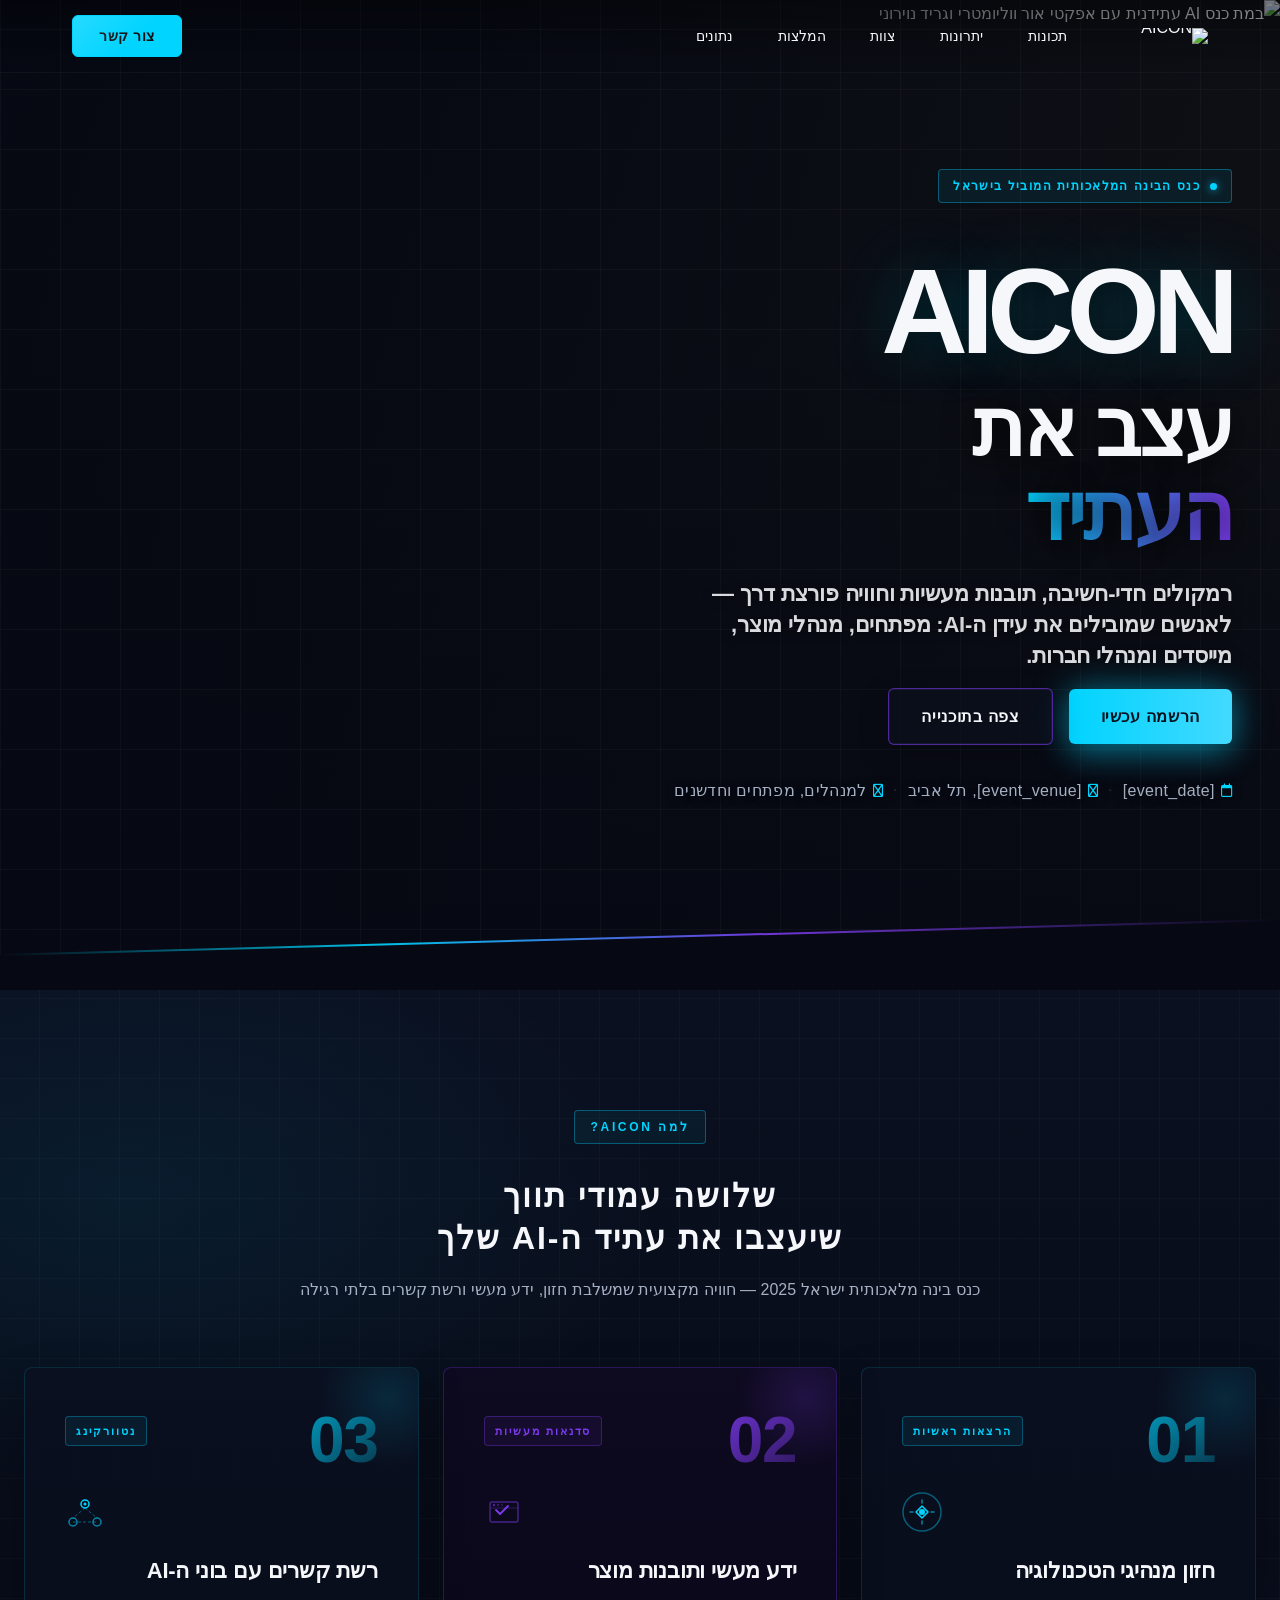
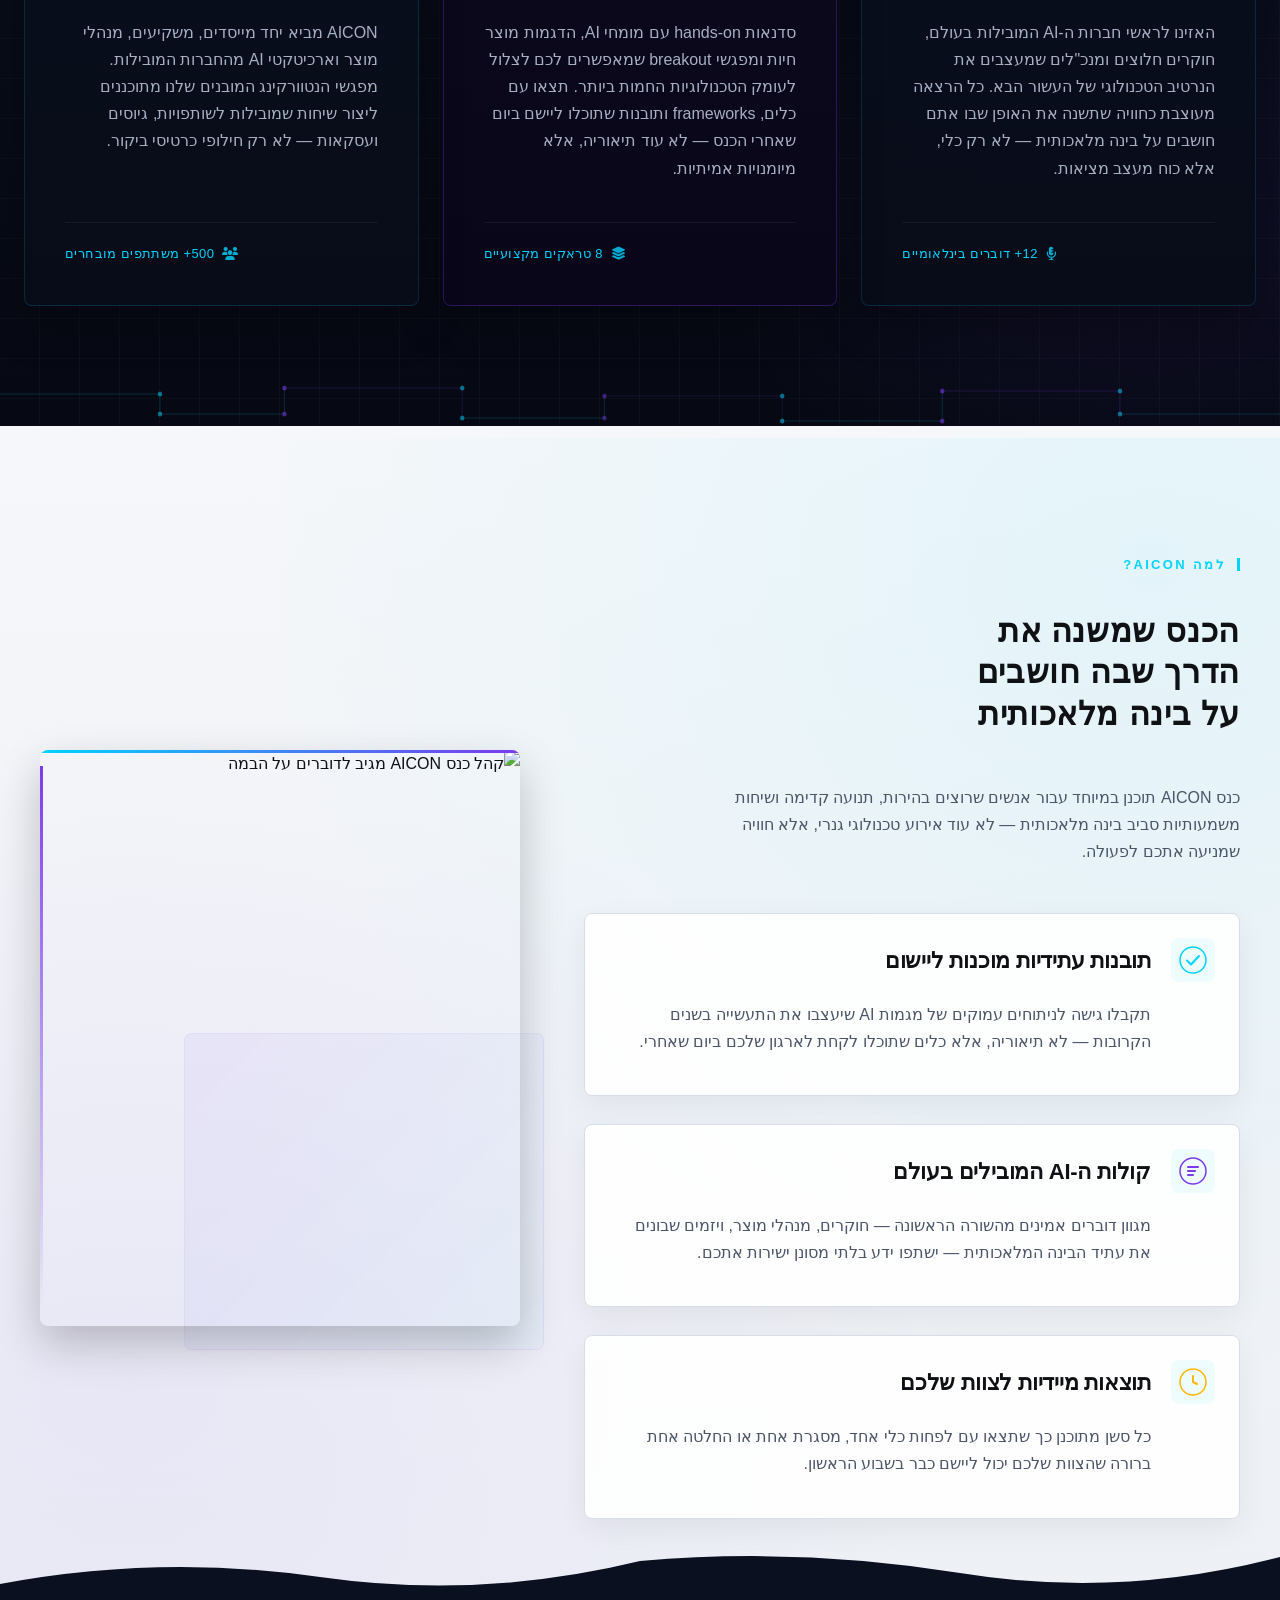
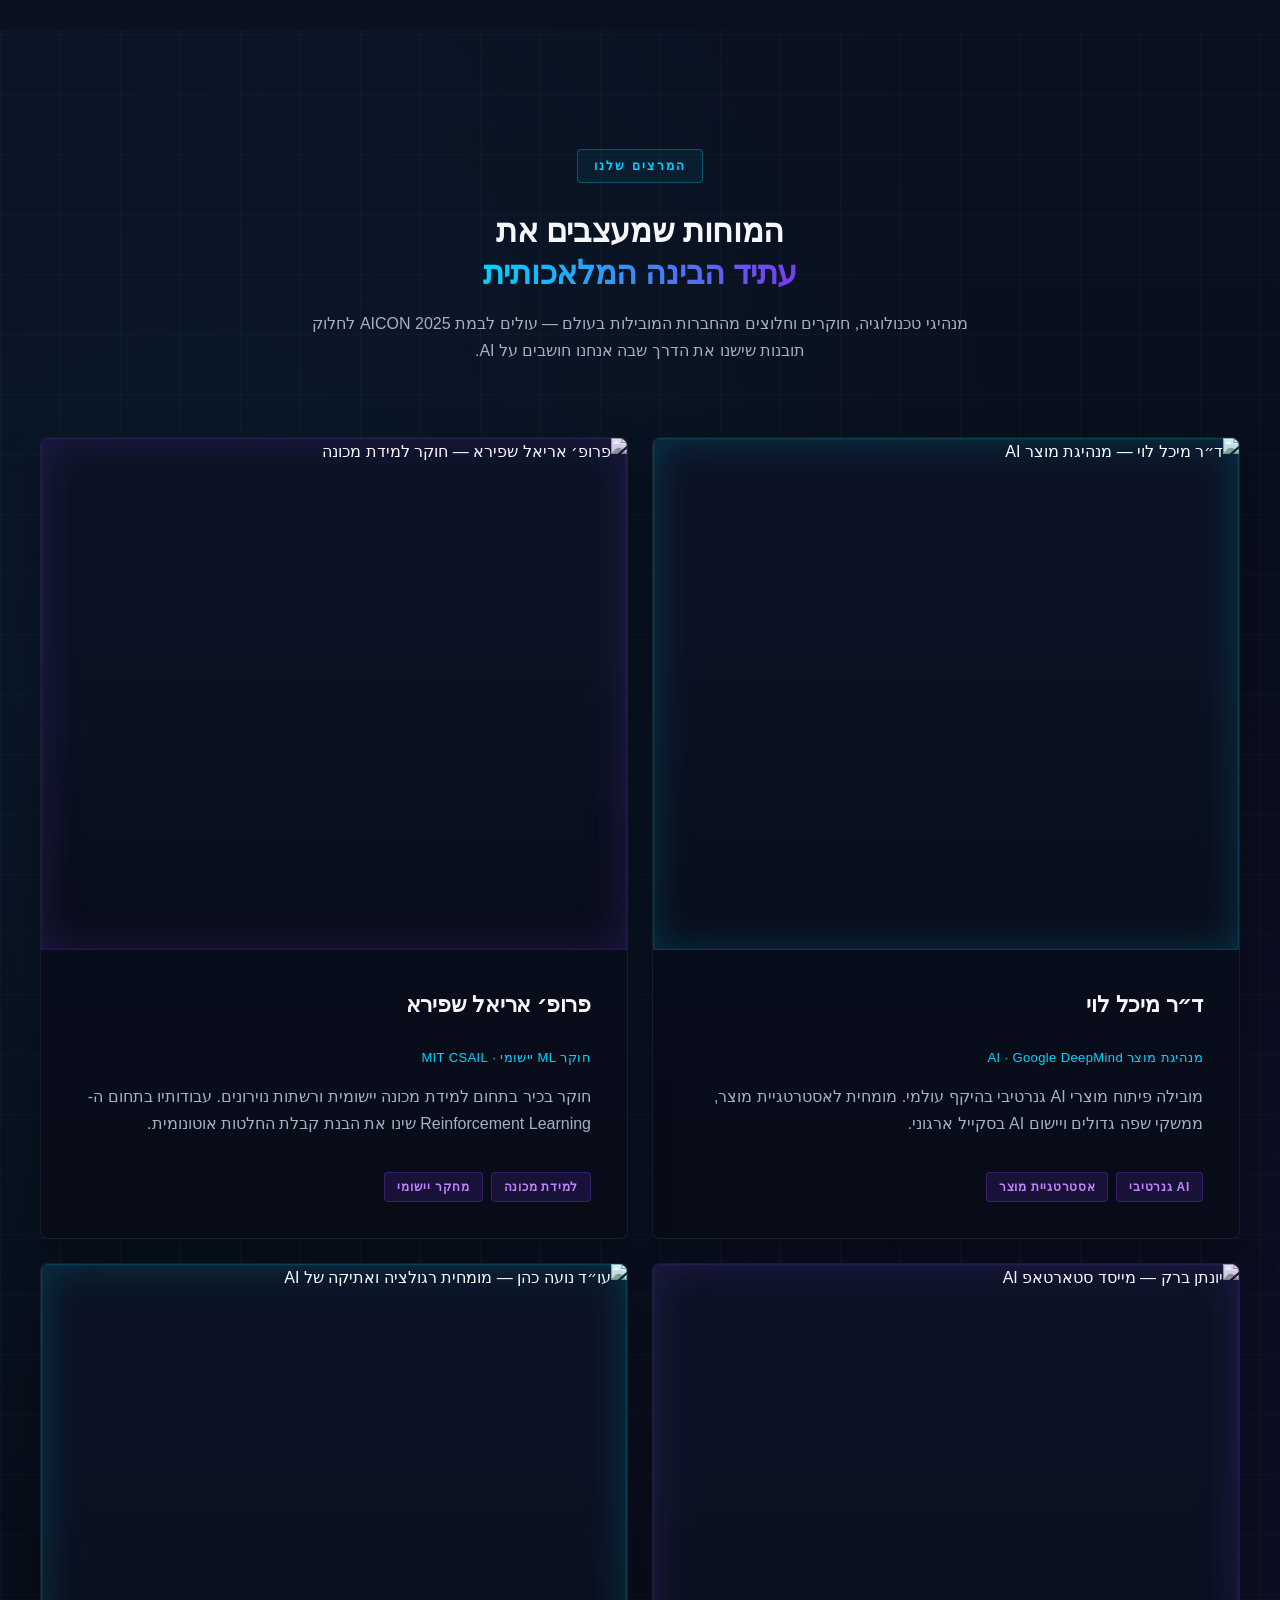
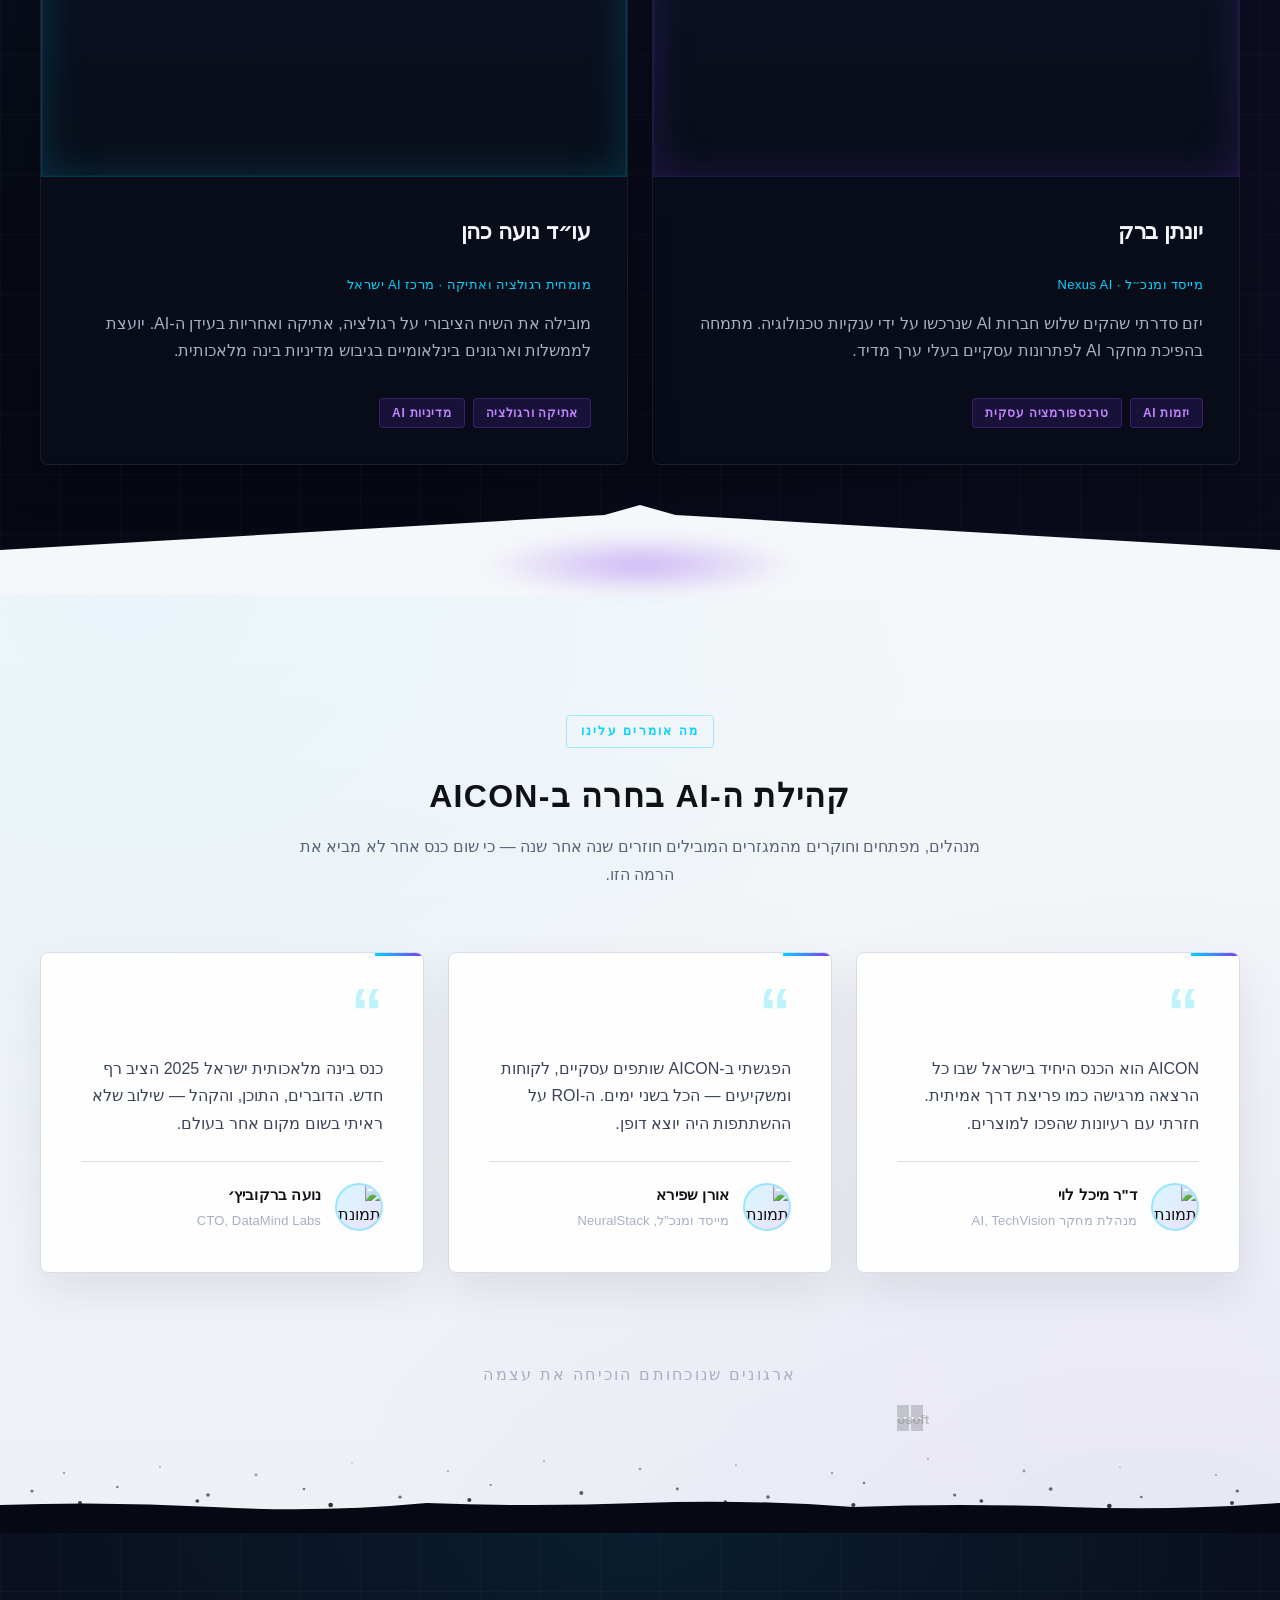
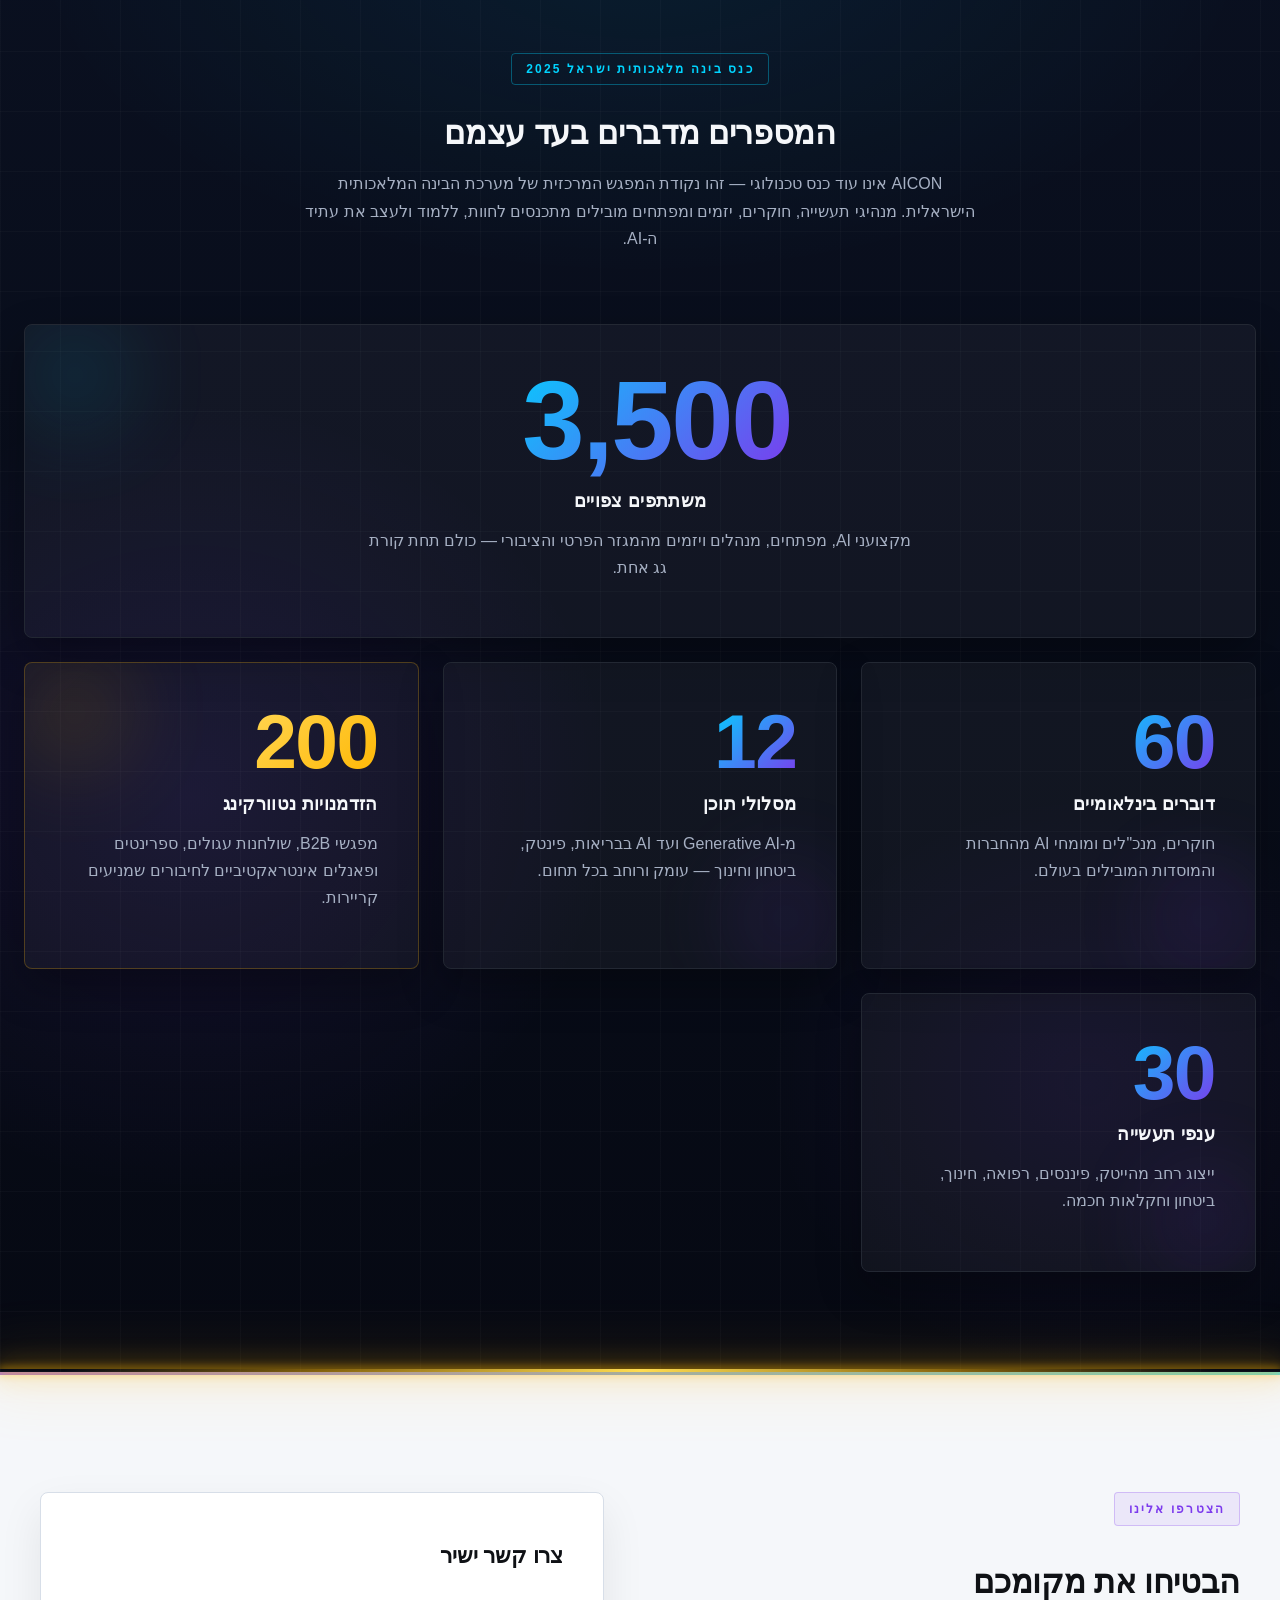
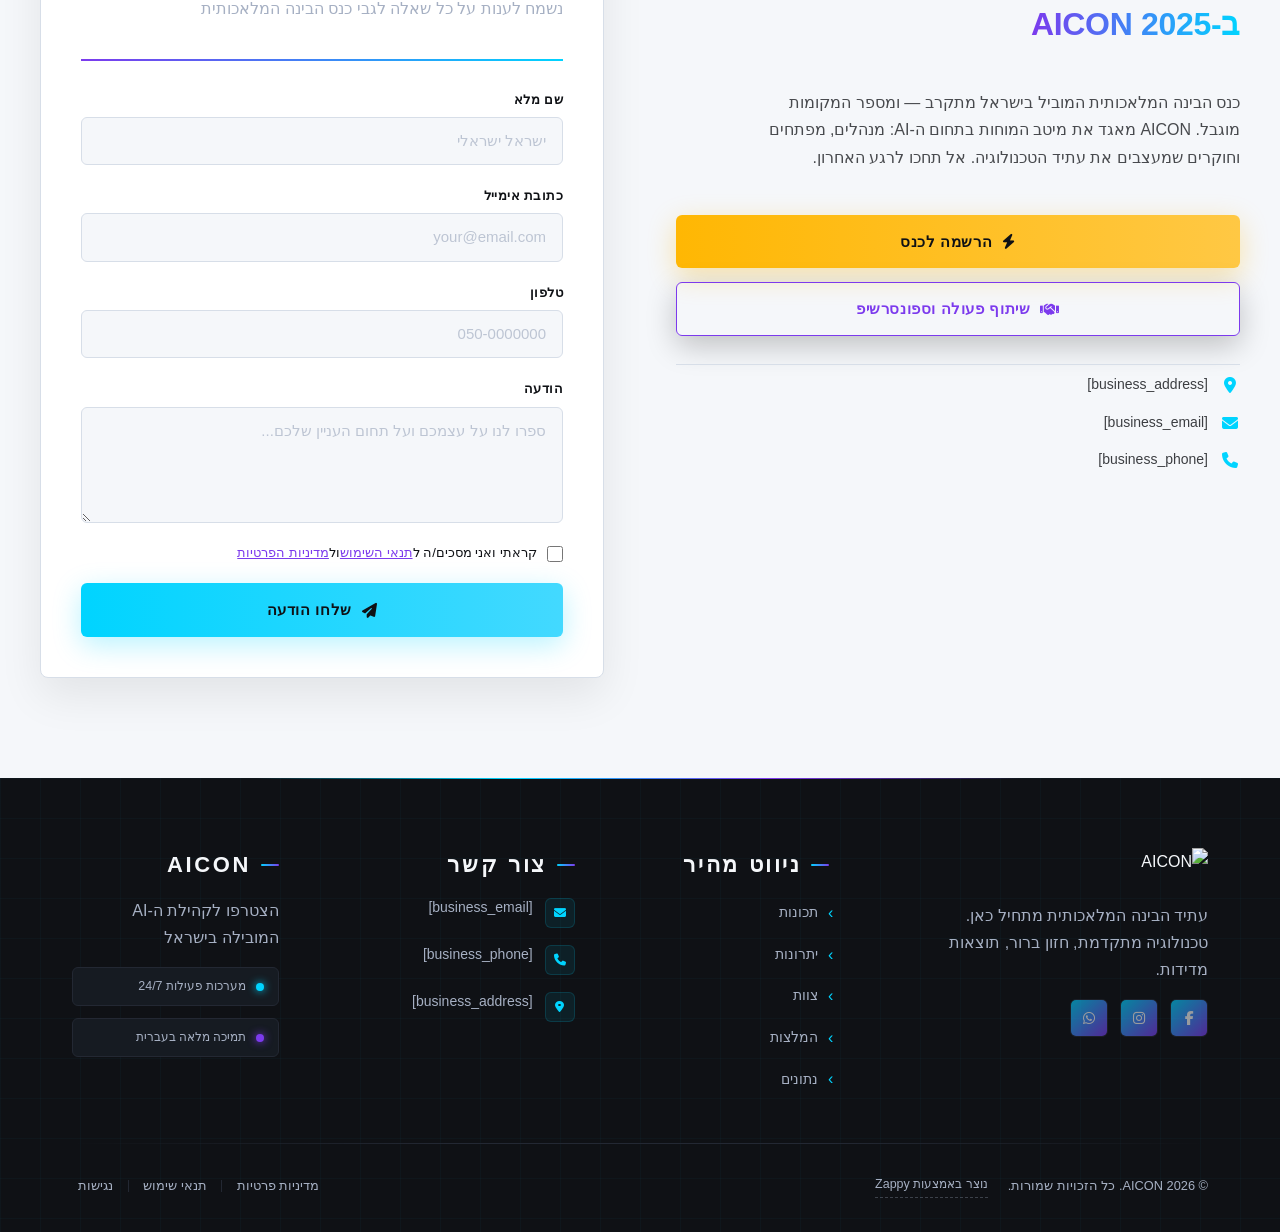
==== public/index.html @ 19cde9fc "Background sync: Progressive GitHub Sync" ====
<!doctype html><html dir="rtl" lang="he"><head><meta charset="UTF-8"><meta content="width=device-width,initial-scale=1" name="viewport"><meta content="index, follow" name="robots"><title>aicon 56 price — AICON</title><meta content="An AI-focused conference event requiring a landing page to attract and register attendees. The event centers around artificial intelligence topics and likely ta" name="description"><meta content="aicon 56 price, aicon 72 sl, AICON, כנס בינה מלאכותית ישראל 2025" name="keywords"><link href="/assets/favicon.ico" rel="icon" type="image/x-icon"><link href="/assets/favicon-16x16.png" rel="icon" type="image/png" sizes="16x16"><link href="/assets/favicon-32x32.png" rel="icon" type="image/png" sizes="32x32"><link href="/assets/favicon-48x48.png" rel="icon" type="image/png" sizes="48x48"><link href="/assets/favicon-192x192.png" rel="icon" type="image/png" sizes="192x192"><link href="/assets/favicon-512x512.png" rel="icon" type="image/png" sizes="512x512"><link href="/assets/apple-touch-icon.png" rel="apple-touch-icon"><script>!function(){"use strict";var t="83dea51d-1181-4727-a7a2-44a3e0474216",e="https://api.zappy5.com/api/analytics/track",a=18e5,n=2592e6,o=!0,i=!0,r=!0;var s=function(){var e="zappy_visitor_"+t,a=null;try{if(a=localStorage.getItem(e)){var o=JSON.parse(a),i=Date.now();if(i-o.created<n)return o.lastSeen=i,localStorage.setItem(e,JSON.stringify(o)),o.id}}catch(t){console.warn("Zappy Analytics: LocalStorage not available")}var r="zv_"+Date.now()+"_"+Math.random().toString(36).substr(2,9);try{localStorage.setItem(e,JSON.stringify({id:r,created:Date.now(),lastSeen:Date.now()}))}catch(t){}return r}(),c=function(){var e="zappy_session_"+t,n=null;try{if(n=sessionStorage.getItem(e)){var o=JSON.parse(n),i=Date.now();if(i-o.timestamp<a)return o.timestamp=i,sessionStorage.setItem(e,JSON.stringify(o)),o.id}}catch(t){console.warn("Zappy Analytics: SessionStorage not available")}var r="zs_"+Date.now()+"_"+Math.random().toString(36).substr(2,9);try{sessionStorage.setItem(e,JSON.stringify({id:r,timestamp:Date.now()}))}catch(t){}return r}();function l(a,n){n=n||{};var o={website_id:t,event_type:a,page_path:window.location.pathname,referrer:document.referrer||"direct",visitor_id:s,session_id:c,metadata:n};if(navigator.sendBeacon){var i=new Blob([JSON.stringify(o)],{type:"application/json"});navigator.sendBeacon(e,i)}else fetch(e,{method:"POST",headers:{"Content-Type":"application/json"},body:JSON.stringify(o),keepalive:!0}).catch(function(t){console.warn("Zappy Analytics: Failed to track event",t)})}o&&l("pageview",{title:document.title,url:window.location.href}),i&&document.addEventListener("click",function(t){var e=t.target;if("BUTTON"===e.tagName||e.closest("button")){var a="BUTTON"===e.tagName?e:e.closest("button");l("click",{element:"button",text:a.textContent.trim().substring(0,100),id:a.id||null,class:a.className||null})}else if("A"===e.tagName||e.closest("a")){var n="A"===e.tagName?e:e.closest("a");l("navigation",{element:"link",text:n.textContent.trim().substring(0,100),href:n.href,external:n.hostname!==window.location.hostname})}},!0),r&&document.addEventListener("submit",function(t){var e=t.target;l("form_submit",{form_id:e.id||null,form_name:e.name||null,form_action:e.action||null,form_method:e.method||"GET"})},!0);var d=Date.now();window.addEventListener("beforeunload",function(){l("page_unload",{time_on_page:Math.floor((Date.now()-d)/1e3),page_path:window.location.pathname})}),window.zappyAnalytics={track:l,getVisitorId:function(){return s},getSessionId:function(){return c}}}()</script><meta content="aicon 56 price — AICON" property="og:title"><meta content="An AI-focused conference event requiring a landing page to attract and register attendees. The event centers around artificial intelligence topics and likely ta" property="og:description"><meta content="website" property="og:type"><meta content="he_IL" property="og:locale"><meta content="summary_large_image" name="twitter:card"><meta content="aicon 56 price — AICON" name="twitter:title"><meta content="An AI-focused conference event requiring a landing page to attract and register attendees. The event centers around artificial intelligence topics and likely ta" name="twitter:description"><link href="https://cdnjs.cloudflare.com/ajax/libs/font-awesome/6.4.0/css/all.min.css" rel="stylesheet"><link href="/assets/favicon.ico" rel="icon" type="image/x-icon"><link href="/assets/favicon-16x16.png" rel="icon" type="image/png" sizes="16x16"><link href="/assets/favicon-32x32.png" rel="icon" type="image/png" sizes="32x32"><link href="/assets/favicon-48x48.png" rel="icon" type="image/png" sizes="48x48"><link href="/assets/favicon-192x192.png" rel="icon" type="image/png" sizes="192x192"><link href="/assets/favicon-512x512.png" rel="icon" type="image/png" sizes="512x512"><link href="/assets/apple-touch-icon.png" rel="apple-touch-icon"><link href="https://cdn.jsdelivr.net/npm/vanilla-cookieconsent@3/dist/cookieconsent.css" rel="stylesheet"><script src="https://cdn.jsdelivr.net/npm/vanilla-cookieconsent@3/dist/cookieconsent.umd.js"></script><script src="https://cdn.jsdelivr.net/gh/mickidum/acc_toolbar/acctoolbar/acctoolbar.min.js"></script><link href="/styles.css" rel="stylesheet"><style id="zappy-dropdown-submenu-styles">#navMenu li:has(.sub-menu),.nav-menu li:has(.sub-menu),.navbar li:has(.sub-menu),nav li:has(.sub-menu){position:relative}#navMenu .sub-menu,.nav-menu .sub-menu,.navbar .sub-menu,nav .sub-menu{display:block!important;position:absolute!important;top:100%;left:0;min-width:220px;background:#fff;border-radius:8px;box-shadow:0 8px 25px rgba(0,0,0,.15);padding:8px 0;opacity:0;visibility:hidden;transform:translateY(10px);transition:all .3s ease;z-index:1000;list-style:none;pointer-events:none}#navMenu li:hover>.sub-menu,.nav-menu li:hover>.sub-menu,.navbar li:hover>.sub-menu,nav li:hover>.sub-menu{opacity:1!important;visibility:visible!important;transform:translateY(0)!important;pointer-events:auto!important}.sub-menu li{list-style:none;margin:0;padding:0}.sub-menu a{display:block!important;padding:10px 16px!important;color:var(--text-dark,#333)!important;font-weight:500;text-decoration:none;white-space:nowrap;transition:background-color .2s}.sub-menu a:hover{background-color:#f5f5f5}[dir=rtl] .nav-menu .sub-menu,[dir=rtl] .navbar .sub-menu,[dir=rtl] nav .sub-menu,html[lang=ar] .nav-menu .sub-menu,html[lang=ar] .navbar .sub-menu,html[lang=ar] nav .sub-menu,html[lang=he] .nav-menu .sub-menu,html[lang=he] .navbar .sub-menu,html[lang=he] nav .sub-menu{left:auto!important;right:0!important}.sub-menu:empty,.sub-menu:not(:has(li)):not(:has(> a)),.sub-menu:not(:has(li:not(.zappy-hidden-menu-item))):not(:has(> a)){display:none!important;opacity:0!important;visibility:hidden!important;pointer-events:none!important}li:has(.menu-group-title):hover>.sub-menu{opacity:1!important;visibility:visible!important;transform:translateY(0)!important;pointer-events:auto!important}#navMenu>li>.menu-group-title,.nav-menu>li>.menu-group-title{display:inline-block;padding:.5rem 1rem;cursor:default;user-select:none}@media (max-width:768px){#navMenu .sub-menu,.nav-menu .sub-menu,.navbar .sub-menu,nav .sub-menu{position:static!important;transform:none!important;box-shadow:none!important;background:0 0!important;max-height:0;overflow:hidden;opacity:0;visibility:hidden;transition:max-height .3s ease,opacity .3s ease;padding:0!important;border-radius:0!important}.sub-menu.mobile-expanded{max-height:60vh!important;overflow-y:auto!important;opacity:1!important;visibility:visible!important;padding:8px 0 8px 16px!important}[dir=rtl] .sub-menu.mobile-expanded,html[lang=he] .sub-menu.mobile-expanded{padding:8px 16px 8px 0!important}#navMenu li:hover>.sub-menu,.nav-menu li:hover>.sub-menu,.navbar li:hover>.sub-menu,nav li:hover>.sub-menu{opacity:0;visibility:hidden;pointer-events:none}#navMenu li>.sub-menu.mobile-expanded,.nav-menu li>.sub-menu.mobile-expanded,.navbar li>.sub-menu.mobile-expanded,nav li>.sub-menu.mobile-expanded{opacity:1!important;visibility:visible!important;pointer-events:auto!important}#navMenu li:has(.sub-menu),.nav-menu li:has(.sub-menu),.navbar li:has(.sub-menu),nav li:has(.sub-menu){display:flex!important;flex-wrap:wrap!important;align-items:center!important;position:relative!important;min-height:44px!important}#navMenu li:has(.sub-menu)>a,.nav-menu li:has(.sub-menu)>a,.navbar li:has(.sub-menu)>a,nav li:has(.sub-menu)>a{flex:1!important;min-width:0!important}#navMenu li:has(.sub-menu)>.menu-group-title,.nav-menu li:has(.sub-menu)>.menu-group-title,.navbar li:has(.sub-menu)>.menu-group-title,nav li:has(.sub-menu)>.menu-group-title{flex:1!important;min-width:0!important;padding:0!important;line-height:inherit!important}#navMenu li:has(.sub-menu)>.sub-menu,.nav-menu li:has(.sub-menu)>.sub-menu,.navbar li:has(.sub-menu)>.sub-menu,nav li:has(.sub-menu)>.sub-menu{flex-basis:100%!important;width:100%!important}#navMenu li:has(.sub-menu)>a [class*=arrow],#navMenu li:has(.sub-menu)>a [class*=chevron],.nav-menu li:has(.sub-menu)>a .fa-angle-down,.nav-menu li:has(.sub-menu)>a .fa-chevron-down,.nav-menu li:has(.sub-menu)>a [class*=arrow],.nav-menu li:has(.sub-menu)>a [class*=chevron],nav li:has(.sub-menu)>a [class*=arrow],nav li:has(.sub-menu)>a [class*=chevron]{display:none!important;visibility:hidden!important}.mobile-submenu-toggle{display:flex!important;align-items:center!important;justify-content:center!important;width:44px!important;height:auto!important;background:0 0!important;border:none!important;cursor:pointer!important;color:var(--text-dark)!important;position:static!important;flex-shrink:0!important;align-self:stretch!important;z-index:2!important;padding:0!important;margin:0!important}.mobile-submenu-toggle::after{content:''!important;width:0!important;height:0!important;border-left:6px solid transparent!important;border-right:6px solid transparent!important;border-top:7px solid currentColor!important;transition:transform .3s ease!important}.mobile-submenu-toggle.expanded::after{transform:rotate(180deg)!important}.sub-menu a{padding:10px 0!important;display:block!important;color:var(--text-dark)!important}.navbar .sub-menu li a,.zappy-products-dropdown .sub-menu a,nav.navbar .sub-menu li a{color:var(--text-dark)!important}}@media (min-width:769px){.mobile-submenu-toggle{display:none!important}}</style><style id="mobile-lang-menu-deployed-css">@media (max-width:768px){.lang-switcher,.nav-container .lang-switcher,.nav-cta-container .lang-switcher,.nav-ecommerce-icons .lang-switcher,.nav-icons-left .lang-switcher,.navbar .lang-switcher,.navbar .nav-cta-container .lang-switcher{display:none!important}.mobile-lang-menu{width:100%;border-top:1px solid rgba(128,128,128,.2);padding:8px 0 0 0;margin-top:8px}.mobile-lang-toggle{display:flex!important;align-items:center;justify-content:space-between;width:100%;padding:12px 16px;background:0 0;border:none;cursor:pointer;font-size:15px;color:inherit;font-family:inherit}.mobile-lang-toggle::after{content:'';display:inline-block;width:8px;height:8px;border-right:2px solid currentColor;border-bottom:2px solid currentColor;transform:rotate(45deg);transition:transform .3s ease;margin-left:8px}.mobile-lang-toggle.expanded::after{transform:rotate(-135deg)}.mobile-lang-options{max-height:0;overflow:hidden;transition:max-height .3s ease}.mobile-lang-options.expanded{max-height:300px}.mobile-lang-option{display:flex!important;align-items:center;gap:10px;padding:10px 24px;text-decoration:none;color:inherit;font-size:14px;font-family:inherit}.mobile-lang-option:hover{background:rgba(128,128,128,.1)}.mobile-lang-option.active{font-weight:600;opacity:.7;pointer-events:none}.mobile-lang-option img{width:20px;height:20px;border-radius:50%}}@media (min-width:769px){.mobile-lang-menu{display:none!important}}</style><style id="zappy-widget-visibility">#mic-access-tool-box,#mic-access-tool-general-button,#mic-init-access-tool #mic-access-tool-box,#mic-init-access-tool #mic-access-tool-general-button,#mic-init-access-tool .mic-access-tool-general-button,._access-icon,._access-menu,.mic-access-tool-box,.mic-access-tool-general-button,div[id*=mic-access-tool-box]{display:none!important;visibility:hidden!important;opacity:0!important;pointer-events:none!important}</style></head><body><nav class="navbar" dir="rtl"><button class="mobile-toggle" aria-label="Menu" id="mobileToggle"><svg viewBox="0 0 24 24" fill="none" height="24" width="24" class="hamburger-icon"><path d="M3 12h18M3 6h18M3 18h18" stroke="currentColor" stroke-width="2" stroke-linecap="round"></path></svg><svg viewBox="0 0 24 24" fill="none" height="24" width="24" class="close-icon" style="display:none"><path d="M18 6L6 18M6 6l12 12" stroke="currentColor" stroke-width="2" stroke-linecap="round"></path></svg></button><button class="phone-header-btn" aria-label="Call" data-phone="[business_phone]"><svg viewBox="0 0 24 24" fill="currentColor" height="20" width="20"><path d="M22 16.92v3a2 2 0 0 1-2.18 2 19.79 19.79 0 0 1-8.63-3.07 19.5 19.5 0 0 1-6-6 19.79 19.79 0 0 1-3.07-8.67A2 2 0 0 1 4.11 2h3a2 2 0 0 1 2 1.72 12.84 12.84 0 0 0 .7 2.81 2 2 0 0 1-.45 2.11L8.09 9.91a16 16 0 0 0 6 6l1.27-1.27a2 2 0 0 1 2.11-.45 12.84 12.84 0 0 0 2.81.7A2 2 0 0 1 22 16.92z"></path></svg></button><div class="nav-container"><div class="nav-right-group"><div class="nav-brand"><a href="/" class="logo-link"><img alt="AICON" src="/assets/business-logo.webp" class="logo"></a></div><ul class="nav-menu" id="navMenu"><li><a href="#features">תכונות</a></li><li><a href="#benefits">יתרונות</a></li><li><a href="#team">צוות</a></li><li><a href="#testimonials">המלצות</a></li><li><a href="#stats">נתונים</a></li></ul></div><div class="nav-cta-container"><a href="#contact" class="nav-cta-btn">צור קשר</a></div></div></nav><script>window.addEventListener("load",function(){const e=document.querySelector(".navbar, nav, header");if(!e)return void console.log("[Navbar] Navbar element not found");let t=document.getElementById("mobileToggle")||document.querySelector(".mobile-toggle")||document.querySelector(".hamburger")||document.querySelector(".hamburger-menu")||document.querySelector(".menu-toggle")||document.querySelector(".burger-menu")||document.querySelector('[aria-label="Menu"]')||document.querySelector('[aria-label="תפריט"]');const o=document.querySelector(".phone-header-btn"),n=window.getComputedStyle(e);let r=n.backgroundColor;if(console.log("[Navbar] Initial navbar background:",r),"transparent"===r||"rgba(0, 0, 0, 0)"===r||r.startsWith("rgba")&&r.includes(", 0)")){const e=n.backgroundImage;if(e&&"none"!==e)console.log("[Navbar] Navbar has background image/gradient, using dark text"),r="rgb(240, 240, 240)";else{const e=window.getComputedStyle(document.body).backgroundColor;console.log("[Navbar] Navbar transparent, using body background:",e),r=e}}const i=r.match(/\d+/g);if(i&&i.length>=3){const e=(.299*parseInt(i[0])+.587*parseInt(i[1])+.114*parseInt(i[2]))/255;console.log("[Navbar] Mobile button colors preserved from Claude CSS (luminance:",e.toFixed(2)+")");const n=document.createElement("style");n.id="zappy-mobile-nav-fix";document.documentElement.lang;document.documentElement.dir,n.textContent='\n        /* Hide mobile buttons on desktop, show only on mobile */\n        @media (min-width: 769px) {\n          .mobile-toggle,\n          .phone-header-btn {\n            display: none !important;\n          }\n        }\n        \n        /* Show and position mobile buttons correctly on mobile */\n        @media (max-width: 768px) {\n          .mobile-toggle,\n          .phone-header-btn {\n            position: absolute !important;\n            top: 50% !important;\n            transform: translateY(-50%) !important;\n            z-index: 1001 !important;\n            display: flex !important;\n            align-items: center !important;\n            justify-content: center !important;\n            width: 36px !important;\n            height: 36px !important;\n            border-radius: 50% !important;\n            border: none !important;\n            cursor: pointer !important;\n            padding: 6px !important;\n            background: none !important;\n            color: var(--nav-text, var(--text-dark)) !important;\n          }\n          \n          /* LTR positioning (default): hamburger LEFT, phone RIGHT */\n          html:not([dir="rtl"]):not([lang="he"]):not([lang="ar"]) .mobile-toggle,\n          html[dir="ltr"] .mobile-toggle {\n            left: 12px !important;\n            right: auto !important;\n          }\n          html:not([dir="rtl"]):not([lang="he"]):not([lang="ar"]) .phone-header-btn,\n          html[dir="ltr"] .phone-header-btn {\n            right: 12px !important;\n            left: auto !important;\n          }\n          \n          /* RTL positioning: hamburger RIGHT, phone LEFT */\n          html[dir="rtl"] .mobile-toggle,\n          html[lang="he"] .mobile-toggle,\n          html[lang="ar"] .mobile-toggle {\n            right: 12px !important;\n            left: auto !important;\n          }\n          html[dir="rtl"] .phone-header-btn,\n          html[lang="he"] .phone-header-btn,\n          html[lang="ar"] .phone-header-btn {\n            left: 12px !important;\n            right: auto !important;\n          }\n          \n          /* CRITICAL: Ensure nav-container has min-height on mobile */\n          /* All children are positioned absolutely/fixed on mobile, so height:auto collapses to 0 */\n          .nav-container {\n            min-height: 70px !important;\n            position: relative !important;\n          }\n          \n          /* Ensure SVG icons are properly sized and inherit color */\n          .mobile-toggle svg,\n          .phone-header-btn svg {\n            width: 24px !important;\n            height: 24px !important;\n            /* Don\'t force display - let JavaScript control hamburger/close toggle */\n          }\n          \n          /* Reset nav-cta-container on mobile - remove desktop box-shadow/padding */\n          /* that creates a visible ghost box when CTA button is hidden */\n          .nav-cta-container {\n            box-shadow: none !important;\n            padding: 0 !important;\n          }\n          \n          /* Hide nav-cta-container entirely on mobile when there\'s no lang-switcher */\n          /* (only the CTA button is inside, and it\'s hidden on mobile) */\n          .nav-cta-container:not(:has(.lang-switcher)) {\n            display: none !important;\n          }\n          \n          /* CRITICAL: Prevent hero image fade gradient from bleeding over headline text */\n          /* The .image-fade-gradient has bottom: -30px (extends below parent) */\n          /* On mobile stacked layout, this overlaps the h1 text below the image */\n          .hero-image-column {\n            overflow: hidden !important;\n          }\n          .image-fade-gradient {\n            bottom: 0 !important;\n          }\n          \n          /* Hide desktop language switcher on mobile - hamburger menu handles it */\n          /* High specificity to override stored CSS */\n          .lang-switcher,\n          .nav-cta-container .lang-switcher,\n          .nav-container .lang-switcher,\n          .navbar .lang-switcher,\n          .navbar .nav-cta-container .lang-switcher {\n            display: none !important;\n          }\n        }\n      ';const r=document.getElementById("zappy-mobile-nav-fix");r&&r.remove(),document.head.appendChild(n),console.log("[Navbar] Critical CSS injected for mobile nav positioning");const l=window.innerWidth<=768;if(t){const e=t.querySelector(".hamburger-icon"),o=t.querySelector(".close-icon");e&&(e.style.setProperty("width","24px","important"),e.style.setProperty("height","24px","important"),e.style.setProperty("display","block","important")),o&&(o.style.setProperty("width","24px","important"),o.style.setProperty("height","24px","important"),o.style.setProperty("display","none","important")),l?(t.style.setProperty("position","absolute","important"),t.style.setProperty("top","50%","important"),t.style.setProperty("transform","translateY(-50%)","important"),t.style.setProperty("z-index","1001","important"),t.style.removeProperty("left"),t.style.removeProperty("right"),console.log("[Navbar] Mobile toggle positioning applied (mobile viewport)")):(t.style.removeProperty("position"),t.style.removeProperty("top"),t.style.removeProperty("transform"),t.style.removeProperty("z-index"),t.style.removeProperty("left"),t.style.removeProperty("right"),console.log("[Navbar] Desktop viewport - cleared mobile toggle inline positioning"))}if(o){const e=o.querySelector("svg");e&&(e.style.width="24px",e.style.height="24px",e.setAttribute("width","24"),e.setAttribute("height","24")),l?(o.style.setProperty("position","absolute","important"),o.style.setProperty("top","50%","important"),o.style.setProperty("transform","translateY(-50%)","important"),o.style.setProperty("z-index","1001","important"),o.style.removeProperty("left"),o.style.removeProperty("right"),console.log("[Navbar] Phone button positioning applied (mobile viewport)")):(o.style.removeProperty("position"),o.style.removeProperty("top"),o.style.removeProperty("transform"),o.style.removeProperty("z-index"),o.style.removeProperty("left"),o.style.removeProperty("right"),console.log("[Navbar] Desktop viewport - cleared phone button inline positioning"))}}else console.log("[Navbar] Could not parse background color:",r);t=document.getElementById("mobileToggle")||document.querySelector(".mobile-toggle")||document.querySelector(".hamburger")||document.querySelector(".hamburger-menu")||document.querySelector(".menu-toggle")||document.querySelector(".burger-menu")||document.querySelector('[aria-label="Menu"]')||document.querySelector('[aria-label="תפריט"]');const l=document.getElementById("navMenu")||document.querySelector(".nav-menu")||document.querySelector(".nav-links")||document.querySelector("nav ul:not(.submenu)");if(!t||!l)return void console.log("[Navbar] Mobile toggle or menu not found:",{toggle:!!t,menu:!!l});l.id||(l.id="navMenu"),console.log("[Navbar] Initializing mobile menu...");const a=t.cloneNode(!0);t.parentNode.replaceChild(a,t),a.addEventListener("click",function(e){e.preventDefault(),e.stopPropagation();const t=this.querySelector(".hamburger-icon"),o=this.querySelector(".close-icon");l.classList.contains("active")?(l.classList.remove("active"),t&&t.style.setProperty("display","block","important"),o&&o.style.setProperty("display","none","important"),document.body.style.overflow="",console.log("[Navbar] Menu closed")):(l.classList.add("active"),t&&t.style.setProperty("display","none","important"),o&&o.style.setProperty("display","block","important"),document.body.style.overflow="hidden",console.log("[Navbar] Menu opened"))}),l.querySelectorAll("a").forEach(function(e){e.addEventListener("click",function(){if("#"===this.getAttribute("href"))return;const e=a.querySelector(".hamburger-icon"),t=a.querySelector(".close-icon");l.classList.remove("active"),e&&e.style.setProperty("display","block","important"),t&&t.style.setProperty("display","none","important"),document.body.style.overflow="",console.log("[Navbar] Menu closed (link clicked)")})});var s=l.querySelectorAll(".dropdown-toggle");s.forEach(function(e){e.addEventListener("click",function(e){e.preventDefault(),e.stopPropagation();var t=this.closest(".nav-dropdown");t&&(t.parentNode.querySelectorAll(".nav-dropdown.open").forEach(function(e){e!==t&&e.classList.remove("open")}),t.classList.toggle("open"),console.log("[Navbar] Dropdown toggled:",t.classList.contains("open")?"open":"closed"))})}),document.addEventListener("click",function(e){e.target.closest(".nav-dropdown")||document.querySelectorAll(".nav-dropdown.open").forEach(function(e){e.classList.remove("open")})}),console.log("[Navbar] Dropdown handlers initialized for "+s.length+" dropdowns"),o&&o.addEventListener("click",function(){const e=document.querySelectorAll('a[href^="tel:"]'),t=e.length>0?e[0].getAttribute("href").replace("tel:",""):"[business_phone]";window.location.href="tel:"+t,console.log("[Navbar] Phone button clicked")}),console.log("[Navbar] Mobile menu initialized successfully");const p=function(){const e=document.querySelector(".whatsapp-float");e&&(window.innerWidth>=769?(e.style.setProperty("display","none","important"),e.style.setProperty("visibility","hidden","important"),e.style.setProperty("opacity","0","important"),e.style.setProperty("pointer-events","none","important"),console.log("[WhatsApp] Button hidden on desktop")):(e.style.removeProperty("display"),e.style.removeProperty("visibility"),e.style.removeProperty("opacity"),e.style.removeProperty("pointer-events"),console.log("[WhatsApp] Button visible on mobile")))};let c;p(),window.addEventListener("resize",function(){clearTimeout(c),c=setTimeout(p,100)})})</script><main><section class="index-hero-section" data-layout-spec="בית-hero" dir="rtl" data-hero-type="fullscreen-scrim"><div class="index-hero-bg"><img alt="במת כנס AI עתידנית עם אפקטי אור ווליומטרי וגריד נוירוני" src="/assets/site-index-hero-image-1.webp" data-context="Dramatic futuristic AI conference stage with volumetric cyan and purple light beams cutting through darkness, neural network grid patterns projected on massive screens, holographic data visualizations floating in the air, a vast auditorium filled with glowing screens, deep dark atmosphere with high contrast zones of electric blue and violet light, cinematic wide angle, photorealistic, ultra high detail, no people visible, architectural grandeur of a high-stakes technology summit" data-placeholder="index-hero-image-1" height="1080" width="1920" data-hero-bg="true"></div><div class="index-hero-scrim" aria-hidden="true"></div><div class="index-hero-texture" aria-hidden="true"></div><div class="index-hero-container"><div class="index-hero-content"><div class="index-hero-badge"><span class="index-hero-badge-dot" aria-hidden="true"></span><span>כנס הבינה המלאכותית המוביל בישראל</span></div><h1 class="index-hero-h1"><span class="index-hero-h1-line1">AICON</span><span class="index-hero-h1-line2">עצב את<br><span class="index-hero-h1-gradient">העתיד</span></span></h1><h3 class="index-hero-h3">רמקולים חדי-חשיבה, תובנות מעשיות וחוויה פורצת דרך — לאנשים שמובילים את עידן ה-AI: מפתחים, מנהלי מוצר, מייסדים ומנהלי חברות.</h3><div class="index-hero-ctas"><a href="#register" class="index-hero-btn-primary">הרשמה עכשיו</a><a href="#program" class="index-hero-btn-secondary">צפה בתוכנייה</a></div><p class="index-hero-meta"><span class="index-hero-meta-item"><i class="fa-regular fa-calendar" aria-hidden="true"></i>[event_date]</span><span class="index-hero-meta-divider" aria-hidden="true">·</span><span class="index-hero-meta-item"><i class="fa-regular fa-location-dot" aria-hidden="true"></i>[event_venue], תל אביב</span><span class="index-hero-meta-divider" aria-hidden="true">·</span><span class="index-hero-meta-item"><i class="fa-regular fa-users" aria-hidden="true"></i>למנהלים, מפתחים וחדשנים</span></p></div></div><div class="index-hero-divider-wrapper"><svg viewBox="0 0 1440 90" xmlns="http://www.w3.org/2000/svg" data-no-icon-edit="true" aria-hidden="true" preserveAspectRatio="none"><defs><linearGradient id="heroGlowLine" x1="0%" x2="100%" y1="0%" y2="0%"><stop offset="0%" stop-color="#00D4FF" stop-opacity="0"></stop><stop offset="30%" stop-color="#00D4FF" stop-opacity="0.9"></stop><stop offset="60%" stop-color="#7C3AED" stop-opacity="0.9"></stop><stop offset="100%" stop-color="#7C3AED" stop-opacity="0"></stop></linearGradient></defs><path d="M0,90 L0,55 L1440,20 L1440,90 Z" fill="#060913"></path><line stroke="url(#heroGlowLine)" stroke-width="2" x1="0" x2="1440" y1="55" y2="20"></line></svg></div></section><section class="index-features-section" data-layout-spec="בית-features" dir="rtl" id="features"><div class="index-features-section__grid-texture" aria-hidden="true"></div><div class="index-features-section__container"><div class="index-features-section__intro"><span class="index-features-section__eyebrow">למה AICON?</span><h2 class="index-features-section__heading">שלושה עמודי תווך<br>שיעצבו את עתיד ה-AI שלך</h2><p class="index-features-section__subheading">כנס בינה מלאכותית ישראל 2025 — חוויה מקצועית שמשלבת חזון, ידע מעשי ורשת קשרים בלתי רגילה</p></div><div class="index-features-section__grid"><article class="index-features-section__card"><div class="index-features-section__card-glow index-features-section__card-glow--cyan" aria-hidden="true"></div><div class="index-features-section__card-inner"><div class="index-features-section__card-header"><span class="index-features-section__numeral">01</span><div class="index-features-section__card-badge">הרצאות ראשיות</div></div><div class="index-features-section__card-icon" aria-hidden="true"><svg viewBox="0 0 40 40" xmlns="http://www.w3.org/2000/svg" data-element-type="icon" data-icon-type="svg" fill="none" height="40" width="40"><circle cx="20" cy="20" r="19" opacity="0.4" stroke="var(--primary)" stroke-width="1.5"></circle><path d="M14 20 L20 14 L26 20 L20 26 Z" stroke="var(--primary)" stroke-width="1.5" stroke-linejoin="round" fill="none"></path><circle cx="20" cy="20" r="3" fill="var(--primary)"></circle><path d="M20 8 L20 11 M20 29 L20 32 M8 20 L11 20 M29 20 L32 20" stroke="var(--primary)" stroke-width="1.5" stroke-linecap="round" opacity="0.6"></path></svg></div><h3 class="index-features-section__card-title">חזון מנהיגי הטכנולוגיה</h3><p class="index-features-section__card-text">האזינו לראשי חברות ה-AI המובילות בעולם, חוקרים חלוצים ומנכ"לים שמעצבים את הנרטיב הטכנולוגי של העשור הבא. כל הרצאה מעוצבת כחוויה שתשנה את האופן שבו אתם חושבים על בינה מלאכותית — לא רק כלי, אלא כוח מעצב מציאות.</p><div class="index-features-section__card-meta"><span class="index-features-section__meta-item"><i class="fas fa-microphone-alt" aria-hidden="true"></i>12+ דוברים בינלאומיים</span></div></div></article><article class="index-features-section__card index-features-section__card--featured"><div class="index-features-section__card-glow index-features-section__card-glow--purple" aria-hidden="true"></div><div class="index-features-section__card-inner"><div class="index-features-section__card-header"><span class="index-features-section__numeral index-features-section__numeral--accent">02</span><div class="index-features-section__card-badge index-features-section__card-badge--accent">סדנאות מעשיות</div></div><div class="index-features-section__card-icon" aria-hidden="true"><svg viewBox="0 0 40 40" xmlns="http://www.w3.org/2000/svg" data-element-type="icon" data-icon-type="svg" fill="none" height="40" width="40"><rect fill="none" height="20" opacity="0.5" width="28" x="6" y="10" rx="2" stroke="var(--secondary)" stroke-width="1.5"></rect><path d="M12 18 L16 22 L24 14" stroke="var(--secondary)" stroke-width="1.8" stroke-linecap="round" stroke-linejoin="round"></path><path d="M6 16 L34 16" stroke="var(--secondary)" stroke-width="1" opacity="0.3"></path><circle cx="10" cy="13" r="1.2" fill="var(--secondary)" opacity="0.6"></circle><circle cx="14" cy="13" r="1.2" fill="var(--secondary)" opacity="0.4"></circle><circle cx="18" cy="13" r="1.2" fill="var(--secondary)" opacity="0.25"></circle></svg></div><h3 class="index-features-section__card-title">ידע מעשי ותובנות מוצר</h3><p class="index-features-section__card-text">סדנאות hands-on עם מומחי AI, הדגמות מוצר חיות ומפגשי breakout שמאפשרים לכם לצלול לעומק הטכנולוגיות החמות ביותר. תצאו עם כלים, frameworks ותובנות שתוכלו ליישם ביום שאחרי הכנס — לא עוד תיאוריה, אלא מיומנויות אמיתיות.</p><div class="index-features-section__card-meta"><span class="index-features-section__meta-item"><i class="fas fa-layer-group" aria-hidden="true"></i>8 טראקים מקצועיים</span></div></div></article><article class="index-features-section__card"><div class="index-features-section__card-glow index-features-section__card-glow--cyan" aria-hidden="true"></div><div class="index-features-section__card-inner"><div class="index-features-section__card-header"><span class="index-features-section__numeral">03</span><div class="index-features-section__card-badge">נטוורקינג</div></div><div class="index-features-section__card-icon" aria-hidden="true"><svg viewBox="0 0 40 40" xmlns="http://www.w3.org/2000/svg" data-element-type="icon" data-icon-type="svg" fill="none" height="40" width="40"><circle cx="20" cy="12" r="4" fill="none" stroke="var(--primary)" stroke-width="1.5"></circle><circle cx="8" cy="30" r="4" fill="none" opacity="0.6" stroke="var(--primary)" stroke-width="1.5"></circle><circle cx="32" cy="30" r="4" fill="none" opacity="0.6" stroke="var(--primary)" stroke-width="1.5"></circle><path d="M20 16 L8 26 M20 16 L32 26 M8 30 L32 30" stroke="var(--primary)" stroke-width="1" opacity="0.4" stroke-dasharray="3 2"></path><circle cx="20" cy="12" r="1.5" fill="var(--primary)"></circle></svg></div><h3 class="index-features-section__card-title">רשת קשרים עם בוני ה-AI</h3><p class="index-features-section__card-text">AICON מביא יחד מייסדים, משקיעים, מנהלי מוצר וארכיטקטי AI מהחברות המובילות. מפגשי הנטוורקינג המובנים שלנו מתוכננים ליצור שיחות שמובילות לשותפויות, גיוסים ועסקאות — לא רק חילופי כרטיסי ביקור.</p><div class="index-features-section__card-meta"><span class="index-features-section__meta-item"><i class="fas fa-users" aria-hidden="true"></i>500+ משתתפים מובחרים</span></div></div></article></div></div><div class="index-features-section__divider-wrapper"><svg viewBox="0 0 1440 72" xmlns="http://www.w3.org/2000/svg" data-no-icon-edit="true" aria-hidden="true" preserveAspectRatio="none"><line stroke="rgba(0,212,255,0.18)" stroke-width="1" x1="0" x2="180" y1="28" y2="28"></line><line stroke="rgba(0,212,255,0.18)" stroke-width="1" x1="180" x2="180" y1="28" y2="48"></line><line stroke="rgba(0,212,255,0.18)" stroke-width="1" x1="180" x2="320" y1="48" y2="48"></line><line stroke="rgba(0,212,255,0.18)" stroke-width="1" x1="320" x2="320" y1="48" y2="22"></line><line stroke="rgba(124,58,237,0.2)" stroke-width="1" x1="320" x2="520" y1="22" y2="22"></line><line stroke="rgba(124,58,237,0.2)" stroke-width="1" x1="520" x2="520" y1="22" y2="52"></line><line stroke="rgba(0,212,255,0.18)" stroke-width="1" x1="520" x2="680" y1="52" y2="52"></line><line stroke="rgba(0,212,255,0.18)" stroke-width="1" x1="680" x2="680" y1="52" y2="30"></line><line stroke="rgba(124,58,237,0.15)" stroke-width="1" x1="680" x2="880" y1="30" y2="30"></line><line stroke="rgba(124,58,237,0.15)" stroke-width="1" x1="880" x2="880" y1="30" y2="55"></line><line stroke="rgba(0,212,255,0.18)" stroke-width="1" x1="880" x2="1060" y1="55" y2="55"></line><line stroke="rgba(0,212,255,0.18)" stroke-width="1" x1="1060" x2="1060" y1="55" y2="25"></line><line stroke="rgba(124,58,237,0.2)" stroke-width="1" x1="1060" x2="1260" y1="25" y2="25"></line><line stroke="rgba(124,58,237,0.2)" stroke-width="1" x1="1260" x2="1260" y1="25" y2="48"></line><line stroke="rgba(0,212,255,0.18)" stroke-width="1" x1="1260" x2="1440" y1="48" y2="48"></line><circle cx="180" cy="28" r="2.5" fill="rgba(0,212,255,0.5)"></circle><circle cx="180" cy="48" r="2.5" fill="rgba(0,212,255,0.5)"></circle><circle cx="320" cy="48" r="2.5" fill="rgba(124,58,237,0.55)"></circle><circle cx="320" cy="22" r="2.5" fill="rgba(124,58,237,0.55)"></circle><circle cx="520" cy="22" r="2.5" fill="rgba(0,212,255,0.5)"></circle><circle cx="520" cy="52" r="2.5" fill="rgba(0,212,255,0.5)"></circle><circle cx="680" cy="52" r="2.5" fill="rgba(124,58,237,0.45)"></circle><circle cx="680" cy="30" r="2.5" fill="rgba(124,58,237,0.45)"></circle><circle cx="880" cy="30" r="2.5" fill="rgba(0,212,255,0.5)"></circle><circle cx="880" cy="55" r="2.5" fill="rgba(0,212,255,0.5)"></circle><circle cx="1060" cy="55" r="2.5" fill="rgba(124,58,237,0.55)"></circle><circle cx="1060" cy="25" r="2.5" fill="rgba(124,58,237,0.55)"></circle><circle cx="1260" cy="25" r="2.5" fill="rgba(0,212,255,0.5)"></circle><circle cx="1260" cy="48" r="2.5" fill="rgba(0,212,255,0.5)"></circle><path d="M0,72 L0,60 L1440,60 L1440,72 Z" fill="var(--bg-light)"></path></svg></div></section><section class="index-benefits-section" data-layout-spec="בית-benefits" dir="rtl" id="benefits"><div class="index-benefits-container"><div class="index-benefits-grid"><div class="index-benefits-content"><span class="index-benefits-eyebrow">למה AICON?</span><h2 class="index-benefits-heading">הכנס שמשנה את<br>הדרך שבה חושבים<br>על בינה מלאכותית</h2><p class="index-benefits-intro">כנס AICON תוכנן במיוחד עבור אנשים שרוצים בהירות, תנועה קדימה ושיחות משמעותיות סביב בינה מלאכותית — לא עוד אירוע טכנולוגי גנרי, אלא חוויה שמניעה אתכם לפעולה.</p><div class="index-benefits-list"><div class="index-benefits-item"><div class="index-benefits-item-icon"><svg viewBox="0 0 28 28" xmlns="http://www.w3.org/2000/svg" data-element-type="icon" data-icon-type="svg" fill="none" height="28" width="28" aria-hidden="true"><circle cx="14" cy="14" r="13" stroke="var(--primary)" stroke-width="1.5"></circle><path d="M8 14.5L12 18.5L20 10" stroke="var(--primary)" stroke-width="2" stroke-linecap="round" stroke-linejoin="round"></path></svg></div><div class="index-benefits-item-content"><h3 class="index-benefits-item-title">תובנות עתידיות מוכנות ליישום</h3><p class="index-benefits-item-text">תקבלו גישה לניתוחים עמוקים של מגמות AI שיעצבו את התעשייה בשנים הקרובות — לא תיאוריה, אלא כלים שתוכלו לקחת לארגון שלכם ביום שאחרי.</p></div></div><div class="index-benefits-item"><div class="index-benefits-item-icon"><svg viewBox="0 0 28 28" xmlns="http://www.w3.org/2000/svg" data-element-type="icon" data-icon-type="svg" fill="none" height="28" width="28" aria-hidden="true"><circle cx="14" cy="14" r="13" stroke="var(--secondary)" stroke-width="1.5"></circle><path d="M9 10h10M9 14h7M9 18h5" stroke="var(--secondary)" stroke-width="2" stroke-linecap="round"></path></svg></div><div class="index-benefits-item-content"><h3 class="index-benefits-item-title">קולות ה-AI המובילים בעולם</h3><p class="index-benefits-item-text">מגוון דוברים אמינים מהשורה הראשונה — חוקרים, מנהלי מוצר, ויזמים שבונים את עתיד הבינה המלאכותית — ישתפו ידע בלתי מסונן ישירות אתכם.</p></div></div><div class="index-benefits-item"><div class="index-benefits-item-icon"><svg viewBox="0 0 28 28" xmlns="http://www.w3.org/2000/svg" data-element-type="icon" data-icon-type="svg" fill="none" height="28" width="28" aria-hidden="true"><circle cx="14" cy="14" r="13" stroke="var(--accent)" stroke-width="1.5"></circle><path d="M14 8v6l4 2" stroke="var(--accent)" stroke-width="2" stroke-linecap="round" stroke-linejoin="round"></path></svg></div><div class="index-benefits-item-content"><h3 class="index-benefits-item-title">תוצאות מיידיות לצוות שלכם</h3><p class="index-benefits-item-text">כל סשן מתוכנן כך שתצאו עם לפחות כלי אחד, מסגרת אחת או החלטה אחת ברורה שהצוות שלכם יכול ליישם כבר בשבוע הראשון.</p></div></div></div></div><div class="index-benefits-visual"><div class="index-benefits-image-wrapper"><img alt="קהל כנס AICON מגיב לדוברים על הבמה" src="/assets/site-index-benefits-image-1.webp" data-context="Premium documentary-style editorial photo of an AI conference audience fully engaged — rows of professionals watching a dramatic stage presentation with large screens displaying neural network visualizations and glowing data graphs. Cinematic lighting with deep blues and electric cyan highlights. Shot from behind-slightly-above to capture the scale of the crowd and the energy of the moment. High-contrast, sharp focus, magazine-quality composition." data-placeholder="index-benefits-image-1" height="720" width="600" class="index-benefits-img"><div class="index-benefits-img-accent-top"></div><div class="index-benefits-img-accent-side"></div></div><div class="index-benefits-backplate"></div></div></div></div><div class="index-benefits-divider-wrapper"><svg viewBox="0 0 1440 90" xmlns="http://www.w3.org/2000/svg" data-no-icon-edit="true" aria-hidden="true" preserveAspectRatio="none"><path d="M0,90 L0,45 Q180,15 360,38 T720,22 Q900,8 1080,34 T1440,18 L1440,90 Z" fill="#0A1020"></path></svg></div></section><section class="index-team-section" data-layout-spec="בית-team" dir="rtl" id="team"><div class="index-team-texture" aria-hidden="true"></div><div class="index-team-container"><div class="index-team-intro"><span class="index-team-label">המרצים שלנו</span><h2 class="index-team-heading">המוחות שמעצבים את<br><span class="index-team-heading-accent">עתיד הבינה המלאכותית</span></h2><p class="index-team-subtext">מנהיגי טכנולוגיה, חוקרים וחלוצים מהחברות המובילות בעולם — עולים לבמת AICON 2025 לחלוק תובנות שישנו את הדרך שבה אנחנו חושבים על AI.</p></div><div class="index-team-grid"><article class="index-team-card"><div class="index-team-card-portrait"><div class="index-team-portrait-glow index-team-glow-cyan" aria-hidden="true"></div><img alt="ד״ר מיכל לוי — מנהיגת מוצר AI" src="/assets/site-index-team-image-1.webp" data-context="Professional monochrome portrait of a senior AI product leader, female, confident expression, dark background with subtle cyan edge glow, high-caliber tech conference speaker aesthetic, cinematic lighting, futuristic feel" data-placeholder="index-team-image-1" height="420" width="400"><div class="index-team-portrait-overlay" aria-hidden="true"></div></div><div class="index-team-card-body"><h3 class="index-team-speaker-name">ד״ר מיכל לוי</h3><span class="index-team-speaker-tag">מנהיגת מוצר AI · Google DeepMind</span><p class="index-team-speaker-bio">מובילה פיתוח מוצרי AI גנרטיבי בהיקף עולמי. מומחית לאסטרטגיית מוצר, ממשקי שפה גדולים ויישום AI בסקייל ארגוני.</p><div class="index-team-speaker-topics"><span class="index-team-topic-chip">AI גנרטיבי</span><span class="index-team-topic-chip">אסטרטגיית מוצר</span></div></div></article><article class="index-team-card"><div class="index-team-card-portrait"><div class="index-team-portrait-glow index-team-glow-purple" aria-hidden="true"></div><img alt="פרופ׳ אריאל שפירא — חוקר למידת מכונה" src="/assets/site-index-team-image-2.webp" data-context="Professional monochrome portrait of a male AI researcher, academic yet modern look, dark background with subtle purple edge glow, high-caliber tech conference speaker, cinematic lighting, futuristic atmosphere" data-placeholder="index-team-image-2" height="420" width="400"><div class="index-team-portrait-overlay" aria-hidden="true"></div></div><div class="index-team-card-body"><h3 class="index-team-speaker-name">פרופ׳ אריאל שפירא</h3><span class="index-team-speaker-tag">חוקר ML יישומי · MIT CSAIL</span><p class="index-team-speaker-bio">חוקר בכיר בתחום למידת מכונה יישומית ורשתות נוירונים. עבודותיו בתחום ה-Reinforcement Learning שינו את הבנת קבלת החלטות אוטונומית.</p><div class="index-team-speaker-topics"><span class="index-team-topic-chip">למידת מכונה</span><span class="index-team-topic-chip">מחקר יישומי</span></div></div></article><article class="index-team-card"><div class="index-team-card-portrait"><div class="index-team-portrait-glow index-team-glow-purple" aria-hidden="true"></div><img alt="יונתן ברק — מייסד סטארטאפ AI" src="/assets/site-index-team-image-3.webp" data-context="Professional monochrome portrait of a male tech entrepreneur and AI startup founder, sharp modern look, dark background with subtle purple edge glow, high-caliber conference speaker, cinematic lighting, premium tech event" data-placeholder="index-team-image-3" height="420" width="400"><div class="index-team-portrait-overlay" aria-hidden="true"></div></div><div class="index-team-card-body"><h3 class="index-team-speaker-name">יונתן ברק</h3><span class="index-team-speaker-tag">מייסד ומנכ״ל · Nexus AI</span><p class="index-team-speaker-bio">יזם סדרתי שהקים שלוש חברות AI שנרכשו על ידי ענקיות טכנולוגיה. מתמחה בהפיכת מחקר AI לפתרונות עסקיים בעלי ערך מדיד.</p><div class="index-team-speaker-topics"><span class="index-team-topic-chip">יזמות AI</span><span class="index-team-topic-chip">טרנספורמציה עסקית</span></div></div></article><article class="index-team-card"><div class="index-team-card-portrait"><div class="index-team-portrait-glow index-team-glow-cyan" aria-hidden="true"></div><img alt="עו״ד נועה כהן — מומחית רגולציה ואתיקה של AI" src="/assets/site-index-team-image-4.webp" data-context="Professional monochrome portrait of a female AI ethics and policy expert, authoritative and thoughtful expression, dark background with subtle cyan edge glow, high-caliber conference speaker, cinematic lighting, futuristic premium event" data-placeholder="index-team-image-4" height="420" width="400"><div class="index-team-portrait-overlay" aria-hidden="true"></div></div><div class="index-team-card-body"><h3 class="index-team-speaker-name">עו״ד נועה כהן</h3><span class="index-team-speaker-tag">מומחית רגולציה ואתיקה · מרכז AI ישראל</span><p class="index-team-speaker-bio">מובילה את השיח הציבורי על רגולציה, אתיקה ואחריות בעידן ה-AI. יועצת לממשלות וארגונים בינלאומיים בגיבוש מדיניות בינה מלאכותית.</p><div class="index-team-speaker-topics"><span class="index-team-topic-chip">אתיקה ורגולציה</span><span class="index-team-topic-chip">מדיניות AI</span></div></div></article></div></div><div class="index-team-divider-wrapper"><div class="index-team-divider-glow" aria-hidden="true"></div><svg viewBox="0 0 1440 90" xmlns="http://www.w3.org/2000/svg" data-no-icon-edit="true" aria-hidden="true" preserveAspectRatio="none"><path d="M0,90 L0,45 L680,10 L720,0 L760,10 L1440,45 L1440,90 Z" fill="var(--bg-light)"></path></svg></div></section><section class="index-testimonials-section" data-layout-spec="בית-testimonials" dir="rtl" id="testimonials"><div class="index-testimonials-container"><div class="index-testimonials-header"><span class="index-testimonials-eyebrow">מה אומרים עלינו</span><h2 class="index-testimonials-title">קהילת ה-AI בחרה ב-AICON</h2><p class="index-testimonials-subtitle">מנהלים, מפתחים וחוקרים מהמגזרים המובילים חוזרים שנה אחר שנה — כי שום כנס אחר לא מביא את הרמה הזו.</p></div><div class="index-testimonials-grid"><article class="index-testimonial-card"><div class="index-testimonial-quote-mark" aria-hidden="true">“</div><blockquote class="index-testimonial-quote">AICON הוא הכנס היחיד בישראל שבו כל הרצאה מרגישה כמו פריצת דרך אמיתית. חזרתי עם רעיונות שהפכו למוצרים.</blockquote><footer class="index-testimonial-footer"><div class="index-testimonial-avatar"><img alt="תמונת פרופיל" src="/assets/site-testimonial-avatar-1.webp" data-context="Professional headshot of a tech executive or AI researcher, confident and modern look, neutral background" data-placeholder="testimonial-avatar-1" height="48" width="48"></div><div class="index-testimonial-author-info"><cite class="index-testimonial-name">ד"ר מיכל לוי</cite><span class="index-testimonial-role">מנהלת מחקר AI, TechVision</span></div></footer><div class="index-testimonial-corner-accent" aria-hidden="true"></div></article><article class="index-testimonial-card"><div class="index-testimonial-quote-mark" aria-hidden="true">“</div><blockquote class="index-testimonial-quote">הפגשתי ב-AICON שותפים עסקיים, לקוחות ומשקיעים — הכל בשני ימים. ה-ROI על ההשתתפות היה יוצא דופן.</blockquote><footer class="index-testimonial-footer"><div class="index-testimonial-avatar"><img alt="תמונת פרופיל" src="/assets/site-testimonial-avatar-2.webp" data-context="Professional headshot of a startup founder or product manager, smart casual attire, modern tech office background" data-placeholder="testimonial-avatar-2" height="48" width="48"></div><div class="index-testimonial-author-info"><cite class="index-testimonial-name">אורן שפירא</cite><span class="index-testimonial-role">מייסד ומנכ"ל, NeuralStack</span></div></footer><div class="index-testimonial-corner-accent" aria-hidden="true"></div></article><article class="index-testimonial-card"><div class="index-testimonial-quote-mark" aria-hidden="true">“</div><blockquote class="index-testimonial-quote">כנס בינה מלאכותית ישראל 2025 הציב רף חדש. הדוברים, התוכן, והקהל — שילוב שלא ראיתי בשום מקום אחר בעולם.</blockquote><footer class="index-testimonial-footer"><div class="index-testimonial-avatar"><img alt="תמונת פרופיל" src="/assets/site-testimonial-avatar-3.webp" data-context="Professional headshot of a senior engineer or CTO, thoughtful expression, minimal background" data-placeholder="testimonial-avatar-3" height="48" width="48"></div><div class="index-testimonial-author-info"><cite class="index-testimonial-name">נועה ברקוביץ׳</cite><span class="index-testimonial-role">CTO, DataMind Labs</span></div></footer><div class="index-testimonial-corner-accent" aria-hidden="true"></div></article></div><div class="index-testimonials-logos-section"><p class="index-testimonials-logos-label">ארגונים שנוכחותם הוכיחה את עצמה</p><div class="index-testimonials-logos-row"><div class="index-testimonials-logo-item"><svg viewBox="0 0 100 28" xmlns="http://www.w3.org/2000/svg" data-element-type="icon" data-icon-type="svg" fill="none" height="28" width="100" aria-label="Microsoft" data-no-icon-edit="true"><rect fill="currentColor" height="12" opacity="0.4" width="12" x="0" y="0"></rect><rect fill="currentColor" height="12" opacity="0.4" width="12" x="14" y="0"></rect><rect fill="currentColor" height="12" opacity="0.4" width="12" x="0" y="14"></rect><rect fill="currentColor" height="12" opacity="0.4" width="12" x="14" y="14"></rect><text fill="currentColor" font-family="Space Grotesk, sans-serif" font-size="13" font-weight="700" opacity="0.5" x="32" y="19">Microsoft</text></svg></div><div class="index-testimonials-logo-item"><svg viewBox="0 0 72 28" xmlns="http://www.w3.org/2000/svg" data-element-type="icon" data-icon-type="svg" fill="none" height="28" width="72" aria-label="Google" data-no-icon-edit="true"><text fill="currentColor" font-family="Space Grotesk, sans-serif" font-size="15" font-weight="700" opacity="0.5" x="0" y="20">Google</text></svg></div><div class="index-testimonials-logo-item"><svg viewBox="0 0 80 28" xmlns="http://www.w3.org/2000/svg" data-element-type="icon" data-icon-type="svg" fill="none" height="28" width="80" aria-label="NVIDIA" data-no-icon-edit="true"><text fill="currentColor" font-family="Space Grotesk, sans-serif" font-size="15" font-weight="700" opacity="0.5" x="0" y="20">NVIDIA</text></svg></div><div class="index-testimonials-logo-item"><svg viewBox="0 0 44 28" xmlns="http://www.w3.org/2000/svg" data-element-type="icon" data-icon-type="svg" fill="none" height="28" width="44" aria-label="Wix" data-no-icon-edit="true"><text fill="currentColor" font-family="Space Grotesk, sans-serif" font-size="15" font-weight="700" opacity="0.5" x="0" y="20">Wix</text></svg></div><div class="index-testimonials-logo-item"><svg viewBox="0 0 48 28" xmlns="http://www.w3.org/2000/svg" data-element-type="icon" data-icon-type="svg" fill="none" height="28" width="48" aria-label="IIA" data-no-icon-edit="true"><text fill="currentColor" font-family="Space Grotesk, sans-serif" font-size="13" font-weight="700" opacity="0.5" x="0" y="20">IIA</text></svg></div><div class="index-testimonials-logo-item"><svg viewBox="0 0 90 28" xmlns="http://www.w3.org/2000/svg" data-element-type="icon" data-icon-type="svg" fill="none" height="28" width="90" aria-label="Mobileye" data-no-icon-edit="true"><text fill="currentColor" font-family="Space Grotesk, sans-serif" font-size="13" font-weight="700" opacity="0.5" x="0" y="20">Mobileye</text></svg></div></div></div></div><div class="index-testimonials-divider-wrapper"><svg viewBox="0 0 1200 80" xmlns="http://www.w3.org/2000/svg" data-no-icon-edit="true" aria-hidden="true" preserveAspectRatio="none"><circle cx="60" cy="20" r="1.2" fill="var(--border-dark)" opacity="0.35"></circle><circle cx="150" cy="14" r="0.9" fill="var(--border-dark)" opacity="0.3"></circle><circle cx="240" cy="22" r="1.4" fill="var(--border-dark)" opacity="0.4"></circle><circle cx="330" cy="10" r="0.8" fill="var(--border-dark)" opacity="0.25"></circle><circle cx="420" cy="18" r="1.1" fill="var(--border-dark)" opacity="0.35"></circle><circle cx="510" cy="8" r="1.0" fill="var(--border-dark)" opacity="0.3"></circle><circle cx="600" cy="16" r="1.3" fill="var(--border-dark)" opacity="0.4"></circle><circle cx="690" cy="12" r="0.9" fill="var(--border-dark)" opacity="0.3"></circle><circle cx="780" cy="20" r="1.2" fill="var(--border-dark)" opacity="0.35"></circle><circle cx="870" cy="6" r="1.0" fill="var(--border-dark)" opacity="0.28"></circle><circle cx="960" cy="18" r="1.4" fill="var(--border-dark)" opacity="0.4"></circle><circle cx="1050" cy="14" r="0.8" fill="var(--border-dark)" opacity="0.3"></circle><circle cx="1140" cy="22" r="1.1" fill="var(--border-dark)" opacity="0.35"></circle><circle cx="30" cy="38" r="1.5" fill="var(--bg-dark)" opacity="0.55"></circle><circle cx="110" cy="34" r="1.2" fill="var(--bg-dark)" opacity="0.5"></circle><circle cx="195" cy="42" r="1.8" fill="var(--bg-dark)" opacity="0.6"></circle><circle cx="285" cy="36" r="1.3" fill="var(--bg-dark)" opacity="0.55"></circle><circle cx="375" cy="44" r="1.6" fill="var(--bg-dark)" opacity="0.6"></circle><circle cx="460" cy="32" r="1.1" fill="var(--bg-dark)" opacity="0.5"></circle><circle cx="545" cy="40" r="1.9" fill="var(--bg-dark)" opacity="0.65"></circle><circle cx="635" cy="36" r="1.4" fill="var(--bg-dark)" opacity="0.55"></circle><circle cx="720" cy="44" r="1.7" fill="var(--bg-dark)" opacity="0.6"></circle><circle cx="810" cy="30" r="1.2" fill="var(--bg-dark)" opacity="0.5"></circle><circle cx="895" cy="42" r="1.5" fill="var(--bg-dark)" opacity="0.58"></circle><circle cx="985" cy="36" r="1.8" fill="var(--bg-dark)" opacity="0.62"></circle><circle cx="1070" cy="44" r="1.3" fill="var(--bg-dark)" opacity="0.55"></circle><circle cx="1160" cy="38" r="1.6" fill="var(--bg-dark)" opacity="0.6"></circle><path d="M0,80 L0,52 Q100,48 200,54 T400,50 Q500,54 600,50 T800,54 Q900,50 1000,54 T1200,50 L1200,80 Z" fill="#060913"></path><circle cx="75" cy="50" r="2.0" fill="var(--bg-dark)" opacity="0.8"></circle><circle cx="185" cy="48" r="1.8" fill="var(--bg-dark)" opacity="0.75"></circle><circle cx="310" cy="52" r="2.2" fill="var(--bg-dark)" opacity="0.85"></circle><circle cx="440" cy="47" r="1.9" fill="var(--bg-dark)" opacity="0.78"></circle><circle cx="565" cy="53" r="2.1" fill="var(--bg-dark)" opacity="0.82"></circle><circle cx="680" cy="49" r="1.7" fill="var(--bg-dark)" opacity="0.76"></circle><circle cx="800" cy="52" r="2.0" fill="var(--bg-dark)" opacity="0.8"></circle><circle cx="920" cy="48" r="1.8" fill="var(--bg-dark)" opacity="0.75"></circle><circle cx="1040" cy="53" r="2.2" fill="var(--bg-dark)" opacity="0.85"></circle><circle cx="1155" cy="50" r="1.9" fill="var(--bg-dark)" opacity="0.78"></circle></svg></div></section><section class="index-stats-section" data-layout-spec="בית-stats" dir="rtl" id="stats"><div class="index-stats-bg-layer" aria-hidden="true"></div><div class="index-stats-grid-overlay" aria-hidden="true"></div><div class="index-stats-container"><div class="index-stats-intro"><span class="index-stats-eyebrow">כנס בינה מלאכותית ישראל 2025</span><h2 class="index-stats-heading">המספרים מדברים בעד עצמם</h2><p class="index-stats-subheading">AICON אינו עוד כנס טכנולוגי — זהו נקודת המפגש המרכזית של מערכת הבינה המלאכותית הישראלית. מנהיגי תעשייה, חוקרים, יזמים ומפתחים מובילים מתכנסים לחוות, ללמוד ולעצב את עתיד ה-AI.</p></div><div class="index-stats-grid"><article class="index-stat-card index-stat-card--anchor"><div class="index-stat-glow index-stat-glow--cyan" aria-hidden="true"></div><div class="index-stat-inner"><span class="index-stat-number index-stat-number--cyan">3,500<span class="index-stat-plus">+</span></span><span class="index-stat-label">משתתפים צפויים</span><p class="index-stat-desc">מקצועני AI, מפתחים, מנהלים ויזמים מהמגזר הפרטי והציבורי — כולם תחת קורת גג אחת.</p></div></article><article class="index-stat-card"><div class="index-stat-glow index-stat-glow--purple" aria-hidden="true"></div><div class="index-stat-inner"><span class="index-stat-number index-stat-number--cyan">60<span class="index-stat-plus">+</span></span><span class="index-stat-label">דוברים בינלאומיים</span><p class="index-stat-desc">חוקרים, מנכ"לים ומומחי AI מהחברות והמוסדות המובילים בעולם.</p></div></article><article class="index-stat-card"><div class="index-stat-glow index-stat-glow--purple" aria-hidden="true"></div><div class="index-stat-inner"><span class="index-stat-number index-stat-number--cyan">12</span><span class="index-stat-label">מסלולי תוכן</span><p class="index-stat-desc">מ-Generative AI ועד AI בבריאות, פינטק, ביטחון וחינוך — עומק ורוחב בכל תחום.</p></div></article><article class="index-stat-card index-stat-card--gold"><div class="index-stat-glow index-stat-glow--gold" aria-hidden="true"></div><div class="index-stat-inner"><span class="index-stat-number index-stat-number--gold">200<span class="index-stat-plus">+</span></span><span class="index-stat-label">הזדמנויות נטוורקינג</span><p class="index-stat-desc">מפגשי B2B, שולחנות עגולים, ספרינטים ופאנלים אינטראקטיביים לחיבורים שמניעים קריירות.</p></div></article><article class="index-stat-card"><div class="index-stat-glow index-stat-glow--purple" aria-hidden="true"></div><div class="index-stat-inner"><span class="index-stat-number index-stat-number--cyan">30<span class="index-stat-plus">+</span></span><span class="index-stat-label">ענפי תעשייה</span><p class="index-stat-desc">ייצוג רחב מהייטק, פיננסים, רפואה, חינוך, ביטחון וחקלאות חכמה.</p></div></article></div></div><div class="index-stats-divider-wrapper" aria-hidden="true"><div class="index-stats-signal-beam"></div></div></section><section class="index-contact-section" data-layout-spec="בית-contact" dir="rtl" id="contact"><div class="index-contact-container"><div class="index-contact-copy"><div class="index-contact-label">הצטרפו אלינו</div><h2 class="index-contact-heading">הבטיחו את מקומכם<br><span class="index-contact-heading-accent">ב-AICON 2025</span></h2><p class="index-contact-desc">כנס הבינה המלאכותית המוביל בישראל מתקרב — ומספר המקומות מוגבל. AICON מאגד את מיטב המוחות בתחום ה-AI: מנהלים, מפתחים וחוקרים שמעצבים את עתיד הטכנולוגיה. אל תחכו לרגע האחרון.</p><div class="index-contact-actions"><a href="#register" class="btn-primary index-contact-btn-primary"><i class="fa-solid fa-bolt" aria-hidden="true"></i>הרשמה לכנס</a><a href="#sponsor" class="btn-secondary index-contact-btn-secondary"><i class="fa-solid fa-handshake" aria-hidden="true"></i>שיתוף פעולה וספונסרשיפ</a></div><div class="index-contact-info-list"><div class="index-contact-info-item"><i class="fa-solid fa-location-dot" aria-hidden="true"></i><span>[business_address]</span></div><div class="index-contact-info-item"><i class="fa-solid fa-envelope" aria-hidden="true"></i><a href="mailto:[business_email]">[business_email]</a></div><div class="index-contact-info-item"><i class="fa-solid fa-phone" aria-hidden="true"></i><a href="tel:[business_phone]">[business_phone]</a></div></div></div><div class="index-contact-form-wrapper"><div class="index-contact-form-header"><h3 class="index-contact-form-title">צרו קשר ישיר</h3><p class="index-contact-form-subtitle">נשמח לענות על כל שאלה לגבי כנס הבינה המלאכותית</p></div><form class="contact-form index-contact-form" novalidate=""><div class="index-contact-field"><label class="index-contact-label-field" for="contact-name">שם מלא</label><input class="index-contact-input" name="name" type="text" id="contact-name" placeholder="ישראל ישראלי" required=""></div><div class="index-contact-field"><label class="index-contact-label-field" for="contact-email">כתובת אימייל</label><input class="index-contact-input" name="email" type="email" id="contact-email" placeholder="your@email.com" required=""></div><div class="index-contact-field"><label class="index-contact-label-field" for="contact-phone">טלפון</label><input class="index-contact-input" name="phone" type="tel" id="contact-phone" placeholder="050-0000000"></div><div class="index-contact-field"><label class="index-contact-label-field" for="contact-message">הודעה</label><textarea class="index-contact-input index-contact-textarea" id="contact-message" name="message" placeholder="ספרו לנו על עצמכם ועל תחום העניין שלכם..." required="" rows="4"></textarea></div><div class="privacy-consent"><label class="privacy-consent-label"><input class="privacy-consent-checkbox" name="privacy_consent" type="checkbox" required=""><span>קראתי ואני מסכים/ה ל<a href="/terms" target="_blank">תנאי השימוש</a>ול<a href="/privacy" target="_blank">מדיניות הפרטיות</a></span></label></div><button class="index-contact-submit" type="submit"><i class="fa-solid fa-paper-plane" aria-hidden="true"></i>שלחו הודעה</button></form></div></div><div class="index-contact-accent-bar" aria-hidden="true"></div></section></main><footer class="site-footer" dir="rtl"><div class="footer-glow-top"></div><div class="footer-container"><div class="footer-grid"><div class="footer-col footer-col--brand"><div class="footer-logo-wrap"><img alt="AICON" src="/assets/business-logo.webp" class="logo"></div><p class="footer-tagline">עתיד הבינה המלאכותית מתחיל כאן. טכנולוגיה מתקדמת, חזון ברור, תוצאות מדידות.</p><div class="footer-social"><a href="[facebook_handle]" class="social-link" aria-label="Facebook"><i class="fab fa-facebook-f"></i></a><a href="[instagram_handle]" class="social-link" aria-label="Instagram"><i class="fab fa-instagram"></i></a><a href="[whatsapp_handle]" class="social-link" aria-label="WhatsApp"><i class="fab fa-whatsapp"></i></a></div></div><div class="footer-col"><h3 class="footer-heading"><span class="heading-accent"></span>ניווט מהיר</h3><ul class="footer-links"><li><a href="#features">תכונות</a></li><li><a href="#benefits">יתרונות</a></li><li><a href="#team">צוות</a></li><li><a href="#testimonials">המלצות</a></li><li><a href="#stats">נתונים</a></li></ul></div><div class="footer-col"><h3 class="footer-heading"><span class="heading-accent"></span>צור קשר</h3><ul class="footer-contact"><li><span class="contact-icon"><i class="fas fa-envelope"></i></span><span class="contact-text"><a href="mailto:[business_email]">[business_email]</a></span></li><li><span class="contact-icon"><i class="fas fa-phone"></i></span><span class="contact-text"><a href="tel:[business_phone]">[business_phone]</a></span></li><li><a href="/"><span class="contact-icon"><i class="fas fa-map-marker-alt"></i></span><span class="contact-text">[business_address]</span></a></li></ul></div><div class="footer-col footer-col--cta"><h3 class="footer-heading"><span class="heading-accent"></span>AICON</h3><p class="footer-cta-text">הצטרפו לקהילת ה-AI המובילה בישראל</p><div class="footer-badge"><span class="badge-dot"></span><span class="badge-label">מערכות פעילות 24/7</span></div><div class="footer-badge"><span class="badge-dot badge-dot--purple"></span><span class="badge-label">תמיכה מלאה בעברית</span></div></div></div><div class="footer-divider"></div><div class="footer-bottom"><div class="footer-copyright"><span>© 2026 AICON. כל הזכויות שמורות.</span><a href="https://zappy5.com" class="zappy-attribution" target="_blank">נוצר באמצעות Zappy</a></div><div class="footer-legal"><a href="/privacy">מדיניות פרטיות</a><span class="legal-sep"></span><a href="/terms">תנאי שימוש</a><span class="legal-sep"></span><a href="/accessibility">נגישות</a></div></div></div><div class="footer-grid-overlay"></div></footer><a href="https://wa.me/[whatsapp_handle]" class="whatsapp-float" aria-label="WhatsApp"><i class="fab fa-whatsapp"></i></a><div data-integration="accessibility:toolbar"></div><script src="/script.js"></script><script id="zappy-mobile-submenu-script">!function(){function e(){if(window.innerWidth>768)return document.querySelectorAll(".mobile-submenu-toggle").forEach(function(e){e.remove()}),void document.querySelectorAll(".sub-menu.mobile-expanded").forEach(function(e){e.classList.remove("mobile-expanded")});document.querySelectorAll(".nav-menu li:has(.sub-menu), nav li:has(.sub-menu), .navbar li:has(.sub-menu), #navMenu li:has(.sub-menu)").forEach(function(e){if(!e.querySelector(".mobile-submenu-toggle")){var t=e.querySelector(".sub-menu"),n=e.querySelector(":scope > a");if(t&&n){var o=document.createElement("button");o.className="mobile-submenu-toggle",o.setAttribute("aria-label","Toggle submenu"),o.setAttribute("type","button"),n.insertAdjacentElement("afterend",o),o.addEventListener("click",function(e){e.preventDefault(),e.stopPropagation(),document.querySelectorAll(".sub-menu.mobile-expanded").forEach(function(e){if(e!==t){e.classList.remove("mobile-expanded");var n=e.parentElement.querySelector(".mobile-submenu-toggle");n&&n.classList.remove("expanded")}}),t.classList.toggle("mobile-expanded"),o.classList.toggle("expanded")})}}})}var t;"loading"===document.readyState?document.addEventListener("DOMContentLoaded",e):e(),window.addEventListener("resize",function(){clearTimeout(t),t=setTimeout(e,250)});var n=new MutationObserver(function(t){t.forEach(function(t){if("attributes"===t.type){var n=t.target;n.classList&&(n.classList.contains("active")||n.classList.contains("open"))&&setTimeout(e,100)}})});setTimeout(function(){document.querySelectorAll(".mobile-menu, .nav-menu, #navMenu, nav").forEach(function(e){n.observe(e,{attributes:!0,attributeFilter:["class","style"]})})},500)}()</script><script id="zappy-navbar-scroll-effect">!function(){var e=document.querySelector("nav.navbar,.navbar:not(.zappy-catalog-menu)"),t=document.querySelector(".zappy-catalog-menu,#zappy-catalog-menu");if(e){var r="rgba(245,247,250,0.85)",o=getComputedStyle(document.documentElement),a=o.getPropertyValue("--text-dark").trim()||"#1a1a1a",s=(o.getPropertyValue("--text-light").trim(),a);e.style.transition="background 0.3s ease,backdrop-filter 0.3s ease,-webkit-backdrop-filter 0.3s ease,box-shadow 0.3s ease",t&&(t.style.transition="background 0.3s ease,backdrop-filter 0.3s ease,-webkit-backdrop-filter 0.3s ease");var n="a,.navbar-brand,.navbar-brand a,.dropdown-toggle,.mobile-toggle,.phone-header-btn,.mobile-hamburger-btn,.mobile-close-btn,.mobile-submenu-toggle,.nav-link",l=["cart-link","login-link","nav-search-toggle","search-toggle"];window.addEventListener("scroll",f,{passive:!0}),window.addEventListener("resize",f,{passive:!0}),f();var i=document.querySelector('section[class*="hero"],[data-hero-type],main>section:first-child'),d=!1;if(i){var p=getComputedStyle(i),c=p.backgroundImage;if(c&&"none"!==c)if(-1!==c.indexOf("url(")){var b=p.backgroundColor.match(/\d+/g);d=!(b&&b.length>=3)||h(parseInt(b[0]),parseInt(b[1]),parseInt(b[2]))<.4}else if(-1!==c.indexOf("gradient")){var y=c.match(/rgba?\(\s*(\d+)\s*,\s*(\d+)\s*,\s*(\d+)/g);if(y&&y.length>0){for(var g=0,m=0;m<y.length;m++){var u=y[m].match(/\d+/g);g+=h(parseInt(u[0]),parseInt(u[1]),parseInt(u[2]))}d=g/y.length<.4}else d=!0}else d=!0;else{var k=p.backgroundColor.match(/\d+/g);k&&k.length>=3&&(d=h(parseInt(k[0]),parseInt(k[1]),parseInt(k[2]))<.4)}}d||(window.removeEventListener("scroll",f),window.removeEventListener("resize",f),e.classList.add("scrolled"),window.innerWidth>768&&(e.style.setProperty("--frosted-text",s),e.style.setProperty("background-image","none","important"),e.style.setProperty("background-color",r,"important"),e.style.backdropFilter="blur(12px)",e.style.webkitBackdropFilter="blur(12px)",e.style.boxShadow="0 2px 16px rgba(0,0,0,0.12)",w(e,s)),t&&(t.classList.add("scrolled"),window.innerWidth>768&&(t.style.setProperty("background",r,"important"),t.style.setProperty("backdrop-filter","blur(12px)","important"),t.style.setProperty("-webkit-backdrop-filter","blur(12px)","important"),w(t,s))),window._zappyNavNoDarkHero=!0)}function w(e,t){for(var r=e.querySelectorAll(n),o=0;o<r.length;o++){var a=!1;(r[o].closest(".sub-menu")||r[o].closest(".dropdown-menu"))&&(a=!0);for(var s=0;s<l.length;s++)if(r[o].classList.contains(l[s])){a=!0;break}a||r[o].style.setProperty("color",t,"important")}}function v(e){for(var t=e.querySelectorAll(n),r=0;r<t.length;r++)t[r].closest(".sub-menu")||t[r].closest(".dropdown-menu")||t[r].style.removeProperty("color")}function f(){if(!window._zappyNavNoDarkHero){if(window.innerWidth<=768)return e.classList.remove("scrolled"),v(e),void(t&&(t.classList.remove("scrolled"),v(t)));(window.scrollY||window.pageYOffset)>60?(e.classList.add("scrolled"),e.style.setProperty("background-color",r,"important"),e.style.setProperty("background-image","none","important"),e.style.setProperty("--frosted-text",s),e.style.backdropFilter="blur(12px)",e.style.webkitBackdropFilter="blur(12px)",e.style.boxShadow="0 2px 16px rgba(0,0,0,0.12)",w(e,s),t&&(t.classList.add("scrolled"),t.style.setProperty("background",r,"important"),t.style.setProperty("backdrop-filter","blur(12px)","important"),t.style.setProperty("-webkit-backdrop-filter","blur(12px)","important"),w(t,s))):(e.classList.remove("scrolled"),e.style.setProperty("background-color","transparent","important"),e.style.removeProperty("background-image"),e.style.removeProperty("--frosted-text"),e.style.backdropFilter="none",e.style.webkitBackdropFilter="none",e.style.boxShadow="none",v(e),t&&(t.classList.remove("scrolled"),t.style.setProperty("background","transparent","important"),t.style.setProperty("backdrop-filter","none","important"),t.style.setProperty("-webkit-backdrop-filter","none","important"),v(t)))}}function h(e,t,r){return t/=255,r/=255,.2126*(e=(e/=255)<=.03928?e/12.92:Math.pow((e+.055)/1.055,2.4))+.7152*(t=t<=.03928?t/12.92:Math.pow((t+.055)/1.055,2.4))+.0722*(r=r<=.03928?r/12.92:Math.pow((r+.055)/1.055,2.4))}}()</script><script id="zappy-mobile-lang-menu-script">!function(){function e(){if(window.innerWidth>768){var e=document.querySelector(".mobile-lang-menu");e&&e.remove()}else if(!document.querySelector(".mobile-lang-menu")){var n=document.querySelector(".lang-switcher");if(n){var a=n.querySelector(".lang-switcher-dropdown");if(a){var i=a.querySelectorAll(".lang-option");if(0!==i.length){var t=document.getElementById("navMenu")||document.querySelector(".nav-menu")||document.querySelector("nav ul");if(t){var l=document.documentElement.lang||"en",s=document.createElement("div");s.className="mobile-lang-menu";var c={he:{name:"עברית",flag:"https://api.iconify.design/circle-flags/il.svg"},en:{name:"English",flag:"https://api.iconify.design/circle-flags/us.svg"},ar:{name:"العربية",flag:"https://api.iconify.design/circle-flags/sa.svg"},fr:{name:"Français",flag:"https://api.iconify.design/circle-flags/fr.svg"},es:{name:"Español",flag:"https://api.iconify.design/circle-flags/es.svg"},de:{name:"Deutsch",flag:"https://api.iconify.design/circle-flags/de.svg"},ru:{name:"Русский",flag:"https://api.iconify.design/circle-flags/ru.svg"},zh:{name:"中文",flag:"https://api.iconify.design/circle-flags/cn.svg"},ja:{name:"日本語",flag:"https://api.iconify.design/circle-flags/jp.svg"},pt:{name:"Português",flag:"https://api.iconify.design/circle-flags/br.svg"},it:{name:"Italiano",flag:"https://api.iconify.design/circle-flags/it.svg"},ko:{name:"한국어",flag:"https://api.iconify.design/circle-flags/kr.svg"}}[l]||{name:l,flag:""},r=document.createElement("button");r.className="mobile-lang-toggle",r.type="button";var g=c.flag?'<img src="'+c.flag+'" width="20" height="20" alt="" style="border-radius:50%;margin-right:8px;margin-left:8px;">':"";r.innerHTML=g+c.name,s.appendChild(r);var o=document.createElement("div");o.className="mobile-lang-options";var d=document.createElement("a");d.className="mobile-lang-option active",d.href="#",d.innerHTML=g+c.name,o.appendChild(d),i.forEach(function(e){var n=document.createElement("a");n.className="mobile-lang-option",n.href=e.getAttribute("href"),n.innerHTML=e.innerHTML,o.appendChild(n)}),s.appendChild(o),t.appendChild(s),r.addEventListener("click",function(e){e.preventDefault(),e.stopPropagation(),r.classList.toggle("expanded"),o.classList.toggle("expanded")})}}}}}}"loading"===document.readyState?document.addEventListener("DOMContentLoaded",e):e(),window.addEventListener("resize",function(){clearTimeout(window._mlrt),window._mlrt=setTimeout(e,250)})}()</script></body></html>
---- styles.css ----
/* Self-hosted fonts (Inter + Rubik for multi-language support) */

/* Inter font (English / LTR languages) */
@font-face {
  font-family: 'Inter';
  font-style: normal;
  font-weight: 400;
  font-display: swap;
  src: url('assets/fonts/Inter-Regular.woff2') format('woff2');
}

@font-face {
  font-family: 'Inter';
  font-style: normal;
  font-weight: 500;
  font-display: swap;
  src: url('assets/fonts/Inter-Medium.woff2') format('woff2');
}

@font-face {
  font-family: 'Inter';
  font-style: normal;
  font-weight: 600;
  font-display: swap;
  src: url('assets/fonts/Inter-SemiBold.woff2') format('woff2');
}

@font-face {
  font-family: 'Inter';
  font-style: normal;
  font-weight: 700;
  font-display: swap;
  src: url('assets/fonts/Inter-Bold.woff2') format('woff2');
}

/* Rubik font (Hebrew / RTL languages) */
@font-face {
  font-family: 'Rubik';
  font-style: normal;
  font-weight: 400;
  font-display: swap;
  src: url('assets/fonts/Rubik-Regular.woff2') format('woff2');
}

@font-face {
  font-family: 'Rubik';
  font-style: normal;
  font-weight: 500;
  font-display: swap;
  src: url('assets/fonts/Rubik-Medium.woff2') format('woff2');
}

@font-face {
  font-family: 'Rubik';
  font-style: normal;
  font-weight: 600;
  font-display: swap;
  src: url('assets/fonts/Rubik-SemiBold.woff2') format('woff2');
}

@font-face {
  font-family: 'Rubik';
  font-style: normal;
  font-weight: 700;
  font-display: swap;
  src: url('assets/fonts/Rubik-Bold.woff2') format('woff2');
}


/* Self-hosted fonts (Inter + Rubik for multi-language support) */

/* Inter font (English / LTR languages) */
@font-face {
  font-family: 'Inter';
  font-style: normal;
  font-weight: 400;
  font-display: swap;
  src: url('assets/fonts/Inter-Regular.woff2') format('woff2');
}

@font-face {
  font-family: 'Inter';
  font-style: normal;
  font-weight: 500;
  font-display: swap;
  src: url('assets/fonts/Inter-Medium.woff2') format('woff2');
}

@font-face {
  font-family: 'Inter';
  font-style: normal;
  font-weight: 600;
  font-display: swap;
  src: url('assets/fonts/Inter-SemiBold.woff2') format('woff2');
}

@font-face {
  font-family: 'Inter';
  font-style: normal;
  font-weight: 700;
  font-display: swap;
  src: url('assets/fonts/Inter-Bold.woff2') format('woff2');
}

/* Rubik font (Hebrew / RTL languages) */
@font-face {
  font-family: 'Rubik';
  font-style: normal;
  font-weight: 400;
  font-display: swap;
  src: url('assets/fonts/Rubik-Regular.woff2') format('woff2');
}

@font-face {
  font-family: 'Rubik';
  font-style: normal;
  font-weight: 500;
  font-display: swap;
  src: url('assets/fonts/Rubik-Medium.woff2') format('woff2');
}

@font-face {
  font-family: 'Rubik';
  font-style: normal;
  font-weight: 600;
  font-display: swap;
  src: url('assets/fonts/Rubik-SemiBold.woff2') format('woff2');
}

@font-face {
  font-family: 'Rubik';
  font-style: normal;
  font-weight: 700;
  font-display: swap;
  src: url('assets/fonts/Rubik-Bold.woff2') format('woff2');
}
@import url('https://fonts.googleapis.com/css2?family=Space+Grotesk:wght@400;500;600;700;800&family=Sora:wght@400;500;600;700;800&family=Inter:wght@300;400;500;600;700&display=swap');

:root {
  --primary: #00D4FF;
  --secondary: #7C3AED;
  --accent: #FFB703;
  --bg-light: #F5F7FA;
  --bg-dark: #0F1115;
  --text-dark: #0F1115;
  --text-light: #F5F7FA;
  --text-muted: #A6B0C3;
  --border-light: #D7DEE8;
  --border-dark: #232833;
  --nav-bg: transparent;
  --nav-text: #F5F7FA;
  --nav-text-hover: #00D4FF;

  --radius-sm: 4px;
  --radius-card: 8px;
  --radius-btn: 6px;
  --radius-img: 8px;
  --radius-badge: 4px;
  --radius-input: 6px;

  --shadow-subtle: 0 10px 30px rgba(0,0,0,0.22);
  --shadow-card: 0 18px 44px rgba(0,0,0,0.3);
  --shadow-elevated: 0 30px 80px rgba(0,0,0,0.4);
  --shadow-btn-hover: 0 0 38px rgba(49,207,255,0.38);

  --spacing-section: 120px;
  --spacing-section-mobile: 64px;
  --spacing-card-padding: 40px;
  --spacing-card-gap: 24px;
  --spacing-element-gap: 16px;

  --transition-default: all 0.25s cubic-bezier(0.4, 0, 0.2, 1);
  --transition-hover: all 0.2s cubic-bezier(0.4, 0, 0.2, 1);

  --gradient-primary: linear-gradient(90deg, #22C8FF 0%, #5BE6FF 100%);
  --gradient-secondary: linear-gradient(90deg, #8F4CFF 0%, #E05CFF 100%);
  --gradient-gold-shine: linear-gradient(90deg, rgba(255,179,49,0) 0%, #FFB63E 18%, #FFD86A 50%, #FFB63E 82%, rgba(255,179,49,0) 100%);
  --gradient-gold-accent: linear-gradient(90deg, #FF9D1F 0%, #FFC54D 55%, #FFE08A 100%);
  --gradient-dark-section: linear-gradient(180deg, #0A1020 0%, #060913 100%);
  --gradient-light-section: linear-gradient(180deg, rgba(20,32,58,0.92) 0%, rgba(12,18,34,0.96) 100%);
  --gradient-overlay-dark: linear-gradient(90deg, rgba(6,9,19,0.95) 0%, rgba(6,9,19,0.82) 36%, rgba(6,9,19,0.35) 68%, rgba(6,9,19,0.1) 100%);
  --gradient-overlay-light: linear-gradient(180deg, rgba(92,221,255,0.12) 0%, rgba(196,91,255,0.08) 100%);
}

*,
*::before,
*::after {
  box-sizing: border-box;
  margin: 0;
  padding: 0;
}

html {
  font-size: 16px !important;
  scroll-behavior: smooth;
  -webkit-text-size-adjust: 100%;
  -moz-text-size-adjust: 100%;
  text-size-adjust: 100%;
  direction: rtl;
}

body {
  font-size: 16px !important;
  line-height: 1.7 !important;
  font-family: 'Rubik', sans-serif;
  background-color: var(--bg-dark);
  color: var(--text-light);
  -webkit-font-smoothing: antialiased;
  -moz-osx-font-smoothing: grayscale;
  text-rendering: optimizeLegibility;
  overflow-x: hidden;
  direction: rtl;
}

img,
picture,
video,
canvas,
svg {
  display: block;
  max-width: 100%;
}

input,
button,
textarea,
select {
  font: inherit;
}

ul,
ol {
  list-style: none;
}

table {
  border-collapse: collapse;
  border-spacing: 0;
}

button {
  cursor: pointer;
  border: none;
  background: none;
}

fieldset {
  border: none;
}

h1,
h2,
h3,
h4,
h5,
h6 {
  font-family: 'Rubik', sans-serif;
  font-weight: 700;
  color: inherit;
  letter-spacing: -0.01em;
}

h1 {
  font-size: 48px !important;
  font-weight: 700 !important;
  line-height: 1.2 !important;
  margin-bottom: 1rem !important;
  margin-top: 0.5rem !important;
}

h2 {
  font-size: 32px !important;
  font-weight: 600 !important;
  line-height: 1.3 !important;
  margin-bottom: 1rem !important;
  margin-top: 0.5rem !important;
}

h3 {
  font-size: 22px !important;
  font-weight: 600 !important;
  line-height: 1.4 !important;
  margin-bottom: 1rem !important;
  margin-top: 0.5rem !important;
}

h4 {
  font-size: 18px;
  font-weight: 600;
  line-height: 1.4;
  margin-bottom: 0.75rem;
  margin-top: 0.5rem;
}

h5 {
  font-size: 16px;
  font-weight: 600;
  line-height: 1.5;
  margin-bottom: 0.75rem;
  margin-top: 0.5rem;
}

h6 {
  font-size: 14px;
  font-weight: 600;
  line-height: 1.5;
  margin-bottom: 0.75rem;
  margin-top: 0.5rem;
}

p {
  font-size: 16px !important;
  font-weight: 400 !important;
  line-height: 1.7 !important;
  margin-bottom: 1rem !important;
  font-family: 'Rubik', sans-serif;
}

small,
.small-text {
  font-size: 14px !important;
  font-weight: 400 !important;
  line-height: 1.6 !important;
  font-family: 'Rubik', sans-serif;
}

span,
div,
li,
td,
th,
label,
caption,
figcaption,
blockquote,
cite,
address {
  font-family: 'Rubik', sans-serif;
}

a {
  color: var(--accent, var(--primary));
  text-decoration: none;
  transition: var(--transition-hover);
}

a:hover {
  color: var(--primary);
  text-decoration: none;
}

a:focus-visible {
  outline: 2px solid var(--primary);
  outline-offset: 3px;
  border-radius: var(--radius-sm);
}

.site-footer a {
  color: inherit;
}

.site-footer a:hover {
  color: var(--primary);
}

@media (max-width: 1024px) {
  h1 {
    font-size: 36px !important;
  }

  h2 {
    font-size: 28px !important;
  }

  h3 {
    font-size: 20px !important;
  }

  p {
    font-size: 15px !important;
  }
}

@media (max-width: 768px) {
  h1 {
    font-size: 28px !important;
    margin-bottom: 1rem !important;
    margin-top: 0.5rem !important;
  }

  h2 {
    font-size: 22px !important;
    margin-bottom: 1rem !important;
    margin-top: 0.5rem !important;
  }

  h3 {
    font-size: 18px !important;
    margin-bottom: 1rem !important;
    margin-top: 0.5rem !important;
  }

  p {
    font-size: 14px !important;
  }
}

.container {
  max-width: 1280px;
  margin: 0 auto;
  padding: 0 20px;
  width: 100%;
}

.container-narrow {
  max-width: 900px;
  margin: 0 auto;
  padding: 0 20px;
  width: 100%;
}

.container-wide {
  max-width: 1440px;
  margin: 0 auto;
  padding: 0 20px;
  width: 100%;
}

.btn {
  display: inline-flex;
  align-items: center;
  justify-content: center;
  gap: 8px;
  border-radius: var(--radius-btn);
  padding: 14px 32px;
  font-weight: 600;
  font-size: 16px;
  text-transform: none;
  transition: var(--transition-hover);
  cursor: pointer;
  border: none;
  text-decoration: none;
  font-family: 'Rubik', sans-serif;
  letter-spacing: 0.01em;
  line-height: 1;
  white-space: nowrap;
  position: relative;
  overflow: hidden;
}

.btn:hover {
  box-shadow: var(--shadow-btn-hover);
  transform: translateY(-1px);
  text-decoration: none;
}

.btn:active {
  transform: translateY(0);
}

.btn:focus-visible {
  outline: 2px solid var(--primary);
  outline-offset: 3px;
}

.btn-primary {
  background: var(--gradient-primary);
  color: var(--bg-dark);
  box-shadow: var(--shadow-subtle);
}

.btn-primary:hover {
  box-shadow: var(--shadow-btn-hover);
  color: var(--bg-dark);
}

.btn-secondary {
  background: var(--gradient-secondary);
  color: var(--text-light);
  box-shadow: var(--shadow-subtle);
}

.btn-secondary:hover {
  box-shadow: 0 0 38px rgba(140, 76, 255, 0.4);
  color: var(--text-light);
}

.btn-outline {
  background: transparent;
  color: var(--primary);
  border: 2px solid var(--primary);
}

.btn-outline:hover {
  background: var(--primary);
  color: var(--bg-dark);
  box-shadow: var(--shadow-btn-hover);
}

.btn-accent {
  background: var(--gradient-gold-accent);
  color: var(--bg-dark);
  box-shadow: var(--shadow-subtle);
}

.btn-accent:hover {
  box-shadow: 0 0 38px rgba(255, 183, 3, 0.4);
  color: var(--bg-dark);
}

.btn-sm {
  padding: 10px 20px;
  font-size: 14px;
}

.btn-lg {
  padding: 18px 44px;
  font-size: 18px;
}

.section {
  padding: var(--spacing-section) 0;
}

.section-dark {
  background: var(--gradient-dark-section);
  color: var(--text-light);
}

.section-light {
  background: var(--bg-light);
  color: var(--text-dark);
}

.card {
  background: var(--bg-dark);
  border: 1px solid var(--border-dark);
  border-radius: var(--radius-card);
  padding: var(--spacing-card-padding);
  box-shadow: var(--shadow-card);
  transition: var(--transition-default);
}

.card:hover {
  box-shadow: var(--shadow-elevated);
  transform: translateY(-2px);
}

.badge {
  display: inline-flex;
  align-items: center;
  justify-content: center;
  border-radius: var(--radius-badge);
  padding: 4px 10px;
  font-size: 12px;
  font-weight: 600;
  font-family: 'Rubik', sans-serif;
  letter-spacing: 0.04em;
  text-transform: uppercase;
}

.badge-primary {
  background: rgba(0, 212, 255, 0.15);
  color: var(--primary);
  border: 1px solid rgba(0, 212, 255, 0.3);
}

.badge-secondary {
  background: rgba(124, 58, 237, 0.15);
  color: var(--secondary);
  border: 1px solid rgba(124, 58, 237, 0.3);
}

.badge-accent {
  background: rgba(255, 183, 3, 0.15);
  color: var(--accent);
  border: 1px solid rgba(255, 183, 3, 0.3);
}

input,
textarea,
select {
  border-radius: var(--radius-input);
  border: 1px solid var(--border-dark);
  background: rgba(255, 255, 255, 0.05);
  color: var(--text-light);
  padding: 12px 16px;
  font-size: 16px;
  font-family: 'Rubik', sans-serif;
  transition: var(--transition-default);
  width: 100%;
  outline: none;
}

input:focus,
textarea:focus,
select:focus {
  border-color: var(--primary);
  box-shadow: 0 0 0 3px rgba(0, 212, 255, 0.15);
}

input::placeholder,
textarea::placeholder {
  color: var(--text-muted);
}

.text-primary { color: var(--primary); }
.text-secondary { color: var(--secondary); }
.text-accent { color: var(--accent); }
.text-muted { color: var(--text-muted); }
.text-light { color: var(--text-light); }
.text-dark { color: var(--text-dark); }

.text-center { text-align: center; }
.text-right { text-align: right; }
.text-left { text-align: left; }

.font-heading { font-family: 'Rubik', sans-serif; }
.font-body { font-family: 'Rubik', sans-serif; }

.font-bold { font-weight: 700; }
.font-semibold { font-weight: 600; }
.font-medium { font-weight: 500; }
.font-normal { font-weight: 400; }

.d-flex { display: flex; }
.d-grid { display: grid; }
.d-block { display: block; }
.d-none { display: none; }
.d-inline-flex { display: inline-flex; }

.align-center { align-items: center; }
.align-start { align-items: flex-start; }
.align-end { align-items: flex-end; }

.justify-center { justify-content: center; }
.justify-between { justify-content: space-between; }
.justify-start { justify-content: flex-start; }
.justify-end { justify-content: flex-end; }

.flex-wrap { flex-wrap: wrap; }
.flex-col { flex-direction: column; }
.gap-sm { gap: var(--spacing-element-gap); }
.gap-card { gap: var(--spacing-card-gap); }

.w-full { width: 100%; }
.h-full { height: 100%; }

.overflow-hidden { overflow: hidden; }
.position-relative { position: relative; }

.sr-only {
  position: absolute;
  width: 1px;
  height: 1px;
  padding: 0;
  margin: -1px;
  overflow: hidden;
  clip: rect(0, 0, 0, 0);
  white-space: nowrap;
  border-width: 0;
}

.gradient-text-primary {
  background: var(--gradient-primary);
  -webkit-background-clip: text;
  -webkit-text-fill-color: transparent;
  background-clip: text;
}

.gradient-text-secondary {
  background: var(--gradient-secondary);
  -webkit-background-clip: text;
  -webkit-text-fill-color: transparent;
  background-clip: text;
}

.gradient-text-gold {
  background: var(--gradient-gold-accent);
  -webkit-background-clip: text;
  -webkit-text-fill-color: transparent;
  background-clip: text;
}

.whatsapp-float {
  position: fixed;
  bottom: 20px;
  left: 20px;
  width: 60px;
  height: 60px;
  background: #25D366;
  color: white;
  border-radius: 50%;
  display: flex;
  align-items: center;
  justify-content: center;
  font-size: 30px;
  z-index: 999;
  box-shadow: 0 4px 12px rgba(0,0,0,0.15);
  text-decoration: none;
  transition: transform 0.3s, box-shadow 0.3s;
}

.whatsapp-float:hover {
  transform: scale(1.1);
  box-shadow: 0 6px 20px rgba(0,0,0,0.2);
  color: white;
}

@media (min-width: 769px) {
  .whatsapp-float {
    display: none !important;
  }
}

@media (max-width: 480px) {
  .container {
    padding: 0 16px;
  }

  .section {
    padding: var(--spacing-section-mobile) 0;
  }

  .btn {
    padding: 12px 24px;
    font-size: 15px;
  }

  .btn-lg {
    padding: 14px 32px;
    font-size: 16px;
  }

  .card {
    padding: 24px;
  }
}

@media (min-width: 481px) and (max-width: 768px) {
  .container {
    padding: 0 20px;
  }

  .section {
    padding: var(--spacing-section-mobile) 0;
  }
}

@media (min-width: 769px) and (max-width: 1024px) {
  .container {
    padding: 0 32px;
  }

  .section {
    padding: 80px 0;
  }
}

@media (min-width: 1025px) {
  .section {
    padding: var(--spacing-section) 0;
  }
}

@media (min-width: 1281px) {
  .container {
    padding: 0 40px;
  }
}

/* Navbar Styles */
:root {
  --nav-bg: transparent;
  --nav-text: #F5F7FA;
  --nav-text-hover: #00D4FF;
  --primary: #00D4FF;
  --secondary: #7C3AED;
  --accent: #FFB703;
  --bg-dark: #0F1115;
  --text-light: #F5F7FA;
  --text-muted: #A6B0C3;
  --border-dark: #232833;
}

.navbar {
  position: fixed;
  top: 0;
  left: 0;
  right: 0;
  z-index: 1000;
  background: var(--nav-bg);
  border-bottom: 1px solid rgba(35, 40, 51, 0.4);
  backdrop-filter: blur(12px);
  -webkit-backdrop-filter: blur(12px);
  background-color: rgba(15, 17, 21, 0.55);
  width: 100%;
  box-sizing: border-box;
}

.nav-container {
  display: flex;
  align-items: center;
  justify-content: space-between;
  max-width: 1200px;
  margin: 0 auto;
  padding: 0 24px;
  height: 72px;
  flex-direction: row-reverse;
}

.nav-brand {
  display: flex;
  align-items: center;
  flex-shrink: 0;
}

.logo-link {
  display: flex;
  align-items: center;
  text-decoration: none;
}

.logo {
  max-height: 40px;
  height: auto;
  width: auto;
  display: block;
}

.nav-menu {
  display: flex;
  align-items: center;
  list-style: none;
  margin: 0;
  padding: 0;
  gap: 4px;
  flex-direction: row-reverse;
}

.nav-item {
  position: relative;
}

.nav-link {
  display: inline-block;
  color: var(--nav-text);
  text-decoration: none;
  font-size: 0.9rem;
  font-weight: 500;
  letter-spacing: 0.03em;
  padding: 8px 14px;
  border-radius: 4px;
  position: relative;
  transition: all 0.2s cubic-bezier(0.4, 0, 0.2, 1);
}

.nav-link::after {
  content: '';
  position: absolute;
  bottom: 2px;
  right: 14px;
  left: 14px;
  height: 1.5px;
  background: var(--primary);
  transform: scaleX(0);
  transform-origin: right center;
  transition: transform 0.2s cubic-bezier(0.4, 0, 0.2, 1);
  border-radius: 2px;
  box-shadow: 0 0 8px rgba(0, 212, 255, 0.6);
}

.nav-link:hover {
  color: var(--nav-text-hover);
  background: rgba(0, 212, 255, 0.07);
}

.nav-link:hover::after {
  transform: scaleX(1);
}

.nav-cta-container {
  display: flex;
  align-items: center;
  flex-shrink: 0;
  margin-right: auto;
}

.nav-cta-btn {
  display: inline-flex;
  align-items: center;
  justify-content: center;
  background: var(--primary);
  color: #0F1115;
  text-decoration: none;
  font-size: 0.9rem;
  font-weight: 600;
  letter-spacing: 0.04em;
  padding: 10px 26px;
  border-radius: 6px;
  border: 1.5px solid var(--primary);
  transition: all 0.2s cubic-bezier(0.4, 0, 0.2, 1);
  white-space: nowrap;
  text-transform: none;
  position: relative;
  overflow: hidden;
}

.nav-cta-btn::before {
  content: '';
  position: absolute;
  inset: 0;
  background: linear-gradient(135deg, rgba(255,255,255,0.15) 0%, transparent 60%);
  
  transition: opacity 0.2s ease;
}

.nav-cta-btn:hover {
  background: transparent;
  color: var(--primary);
  box-shadow: 0 0 38px rgba(49, 207, 255, 0.38);
  border-color: var(--primary);
}

.nav-cta-btn:hover::before {
  opacity: 1;
}

.mobile-toggle {
  display: none;
  align-items: center;
  justify-content: center;
  background: transparent;
  border: 1px solid rgba(0, 212, 255, 0.3);
  border-radius: 6px;
  color: var(--nav-text);
  cursor: pointer;
  padding: 6px;
  width: 40px;
  height: 40px;
  position: absolute;
  left: 16px;
  top: 50%;
  transform: translateY(-50%);
  z-index: 1001;
  transition: all 0.2s cubic-bezier(0.4, 0, 0.2, 1);
}

.mobile-toggle:hover {
  border-color: var(--primary);
  color: var(--primary);
  background: rgba(0, 212, 255, 0.08);
}

.phone-header-btn {
  display: none;
  align-items: center;
  justify-content: center;
  background: transparent;
  border: 1px solid rgba(0, 212, 255, 0.3);
  border-radius: 6px;
  color: var(--nav-text);
  cursor: pointer;
  padding: 6px;
  width: 40px;
  height: 40px;
  position: absolute;
  left: 64px;
  top: 50%;
  transform: translateY(-50%);
  z-index: 1001;
  transition: all 0.2s cubic-bezier(0.4, 0, 0.2, 1);
}

.phone-header-btn:hover {
  border-color: var(--primary);
  color: var(--primary);
  background: rgba(0, 212, 255, 0.08);
}

@media (max-width: 768px) {
  .mobile-toggle {
    display: flex;
  }

  .phone-header-btn {
    display: flex;
  }

  .nav-container {
    padding: 0 16px;
    justify-content: center;
  }

  .nav-brand {
    margin: 0 auto;
  }

  .nav-menu {
    display: none;
    position: absolute;
    top: 72px;
    right: 0;
    left: 0;
    background: rgba(15, 17, 21, 0.97);
    backdrop-filter: blur(20px);
    -webkit-backdrop-filter: blur(20px);
    border-bottom: 1px solid var(--border-dark);
    flex-direction: column;
    align-items: stretch;
    padding: 12px 0;
    gap: 0;
    box-shadow: 0 8px 32px rgba(0,0,0,0.5);
  }

  .nav-menu.is-open {
    display: flex;
  }

  .nav-link {
    display: block;
    padding: 14px 24px;
    border-radius: 0;
    font-size: 1rem;
    border-bottom: 1px solid rgba(35, 40, 51, 0.5);
    text-align: right;
  }

  .nav-link::after {
    display: none;
  }

  .nav-cta-container {
    display: none;
  }
}

@media (max-width: 1024px) and (min-width: 769px) {
  .nav-link {
    padding: 8px 10px;
    font-size: 0.85rem;
  }

  .nav-cta-btn {
    padding: 10px 18px;
    font-size: 0.85rem;
  }
}
:root {
  --nav-bg: transparent;
  --nav-text: #F5F7FA;
  --nav-text-hover: #00D4FF;
  --primary: #00D4FF;
  --secondary: #7C3AED;
  --accent: #FFB703;
  --bg-dark: #0F1115;
  --text-light: #F5F7FA;
  --text-muted: #A6B0C3;
  --border-dark: #232833;
}

.navbar {
  position: fixed;
  top: 0;
  left: 0;
  right: 0;
  z-index: 1000;
  background: var(--nav-bg);
  border-bottom: 1px solid rgba(35, 40, 51, 0.4);
  backdrop-filter: blur(12px);
  -webkit-backdrop-filter: blur(12px);
  background-color: rgba(15, 17, 21, 0.55);
  width: 100%;
  box-sizing: border-box;
}

.nav-container {
  display: flex;
  align-items: center;
  justify-content: space-between;
  max-width: 1200px;
  margin: 0 auto;
  padding: 0 24px;
  height: 72px;
  flex-direction: row-reverse;
}

.nav-brand {
  display: flex;
  align-items: center;
  flex-shrink: 0;
}

.logo-link {
  display: flex;
  align-items: center;
  text-decoration: none;
}

.logo {
  max-height: 40px;
  height: auto;
  width: auto;
  display: block;
}

.nav-menu {
  display: flex;
  align-items: center;
  list-style: none;
  margin: 0;
  padding: 0;
  gap: 4px;
  flex-direction: row-reverse;
}

.nav-item {
  position: relative;
}

.nav-link {
  display: inline-block;
  color: var(--nav-text);
  text-decoration: none;
  font-size: 0.9rem;
  font-weight: 500;
  letter-spacing: 0.03em;
  padding: 8px 14px;
  border-radius: 4px;
  position: relative;
  transition: all 0.2s cubic-bezier(0.4, 0, 0.2, 1);
}

.nav-link::after {
  content: '';
  position: absolute;
  bottom: 2px;
  right: 14px;
  left: 14px;
  height: 1.5px;
  background: var(--primary);
  transform: scaleX(0);
  transform-origin: right center;
  transition: transform 0.2s cubic-bezier(0.4, 0, 0.2, 1);
  border-radius: 2px;
  box-shadow: 0 0 8px rgba(0, 212, 255, 0.6);
}

.nav-link:hover {
  color: var(--nav-text-hover);
  background: rgba(0, 212, 255, 0.07);
}

.nav-link:hover::after {
  transform: scaleX(1);
}

.nav-cta-container {
  display: flex;
  align-items: center;
  flex-shrink: 0;
  margin-right: auto;
}

.nav-cta-btn {
  display: inline-flex;
  align-items: center;
  justify-content: center;
  background: var(--primary);
  color: #0F1115;
  text-decoration: none;
  font-size: 0.9rem;
  font-weight: 600;
  letter-spacing: 0.04em;
  padding: 10px 26px;
  border-radius: 6px;
  border: 1.5px solid var(--primary);
  transition: all 0.2s cubic-bezier(0.4, 0, 0.2, 1);
  white-space: nowrap;
  text-transform: none;
  position: relative;
  overflow: hidden;
}

.nav-cta-btn::before {
  content: '';
  position: absolute;
  inset: 0;
  background: linear-gradient(135deg, rgba(255,255,255,0.15) 0%, transparent 60%);
  
  transition: opacity 0.2s ease;
}

.nav-cta-btn:hover {
  background: transparent;
  color: var(--primary);
  box-shadow: 0 0 38px rgba(49, 207, 255, 0.38);
  border-color: var(--primary);
}

.nav-cta-btn:hover::before {
  opacity: 1;
}

.mobile-toggle {
  display: none;
  align-items: center;
  justify-content: center;
  background: transparent;
  border: 1px solid rgba(0, 212, 255, 0.3);
  border-radius: 6px;
  color: var(--nav-text);
  cursor: pointer;
  padding: 6px;
  width: 40px;
  height: 40px;
  position: absolute;
  left: 16px;
  top: 50%;
  transform: translateY(-50%);
  z-index: 1001;
  transition: all 0.2s cubic-bezier(0.4, 0, 0.2, 1);
}

.mobile-toggle:hover {
  border-color: var(--primary);
  color: var(--primary);
  background: rgba(0, 212, 255, 0.08);
}

.phone-header-btn {
  display: none;
  align-items: center;
  justify-content: center;
  background: transparent;
  border: 1px solid rgba(0, 212, 255, 0.3);
  border-radius: 6px;
  color: var(--nav-text);
  cursor: pointer;
  padding: 6px;
  width: 40px;
  height: 40px;
  position: absolute;
  left: 64px;
  top: 50%;
  transform: translateY(-50%);
  z-index: 1001;
  transition: all 0.2s cubic-bezier(0.4, 0, 0.2, 1);
}

.phone-header-btn:hover {
  border-color: var(--primary);
  color: var(--primary);
  background: rgba(0, 212, 255, 0.08);
}

@media (max-width: 768px) {
  .mobile-toggle {
    display: flex;
  }

  .phone-header-btn {
    display: flex;
  }

  .nav-container {
    padding: 0 16px;
    justify-content: center;
  }

  .nav-brand {
    margin: 0 auto;
  }

  .nav-menu {
    display: none;
    position: absolute;
    top: 72px;
    right: 0;
    left: 0;
    background: rgba(15, 17, 21, 0.97);
    backdrop-filter: blur(20px);
    -webkit-backdrop-filter: blur(20px);
    border-bottom: 1px solid var(--border-dark);
    flex-direction: column;
    align-items: stretch;
    padding: 12px 0;
    gap: 0;
    box-shadow: 0 8px 32px rgba(0,0,0,0.5);
  }

  .nav-menu.is-open {
    display: flex;
  }

  .nav-link {
    display: block;
    padding: 14px 24px;
    border-radius: 0;
    font-size: 1rem;
    border-bottom: 1px solid rgba(35, 40, 51, 0.5);
    text-align: right;
  }

  .nav-link::after {
    display: none;
  }

  .nav-cta-container {
    display: none;
  }
}

@media (max-width: 1024px) and (min-width: 769px) {
  .nav-link {
    padding: 8px 10px;
    font-size: 0.85rem;
  }

  .nav-cta-btn {
    padding: 10px 18px;
    font-size: 0.85rem;
  }
}


/* ============================================
   NAVBAR LAYOUT - POST-GENERATION FIXES
   Structural layout only - colors from Claude
   ============================================ */

/* Base navbar styles - structural only, colors from AI */
.navbar {
  position: sticky;
  top: 0;
  width: 100%;
  z-index: 1000;
  /* Background color is set by Claude's CSS - don't override */
  box-shadow: 0 2px 4px rgba(0,0,0,0.1);
}

/* ============================================
   DESKTOP LAYOUT (>768px)
   ============================================ */

/* Nav container - constrains max width and provides padding */
.nav-container {
  display: flex;
  align-items: center;
  gap: 1rem;
  position: relative;
  max-width: 1400px;
  margin: 0 auto;
  padding: 1rem 2rem;
  width: 100%;
  box-sizing: border-box;
  min-height: 70px;
}

/* Logo styling (desktop) — mobile logo stays at 110px/35px, do not adjust */
.logo {
  max-height: 40px;
  max-width: 160px !important;
  height: auto;
  width: auto;
  display: block;
  object-fit: contain;
  transition: opacity 0.3s ease;
}

.logo:hover {
  opacity: 0.8;
}

.logo-link {
  display: inline-flex;
  align-items: center;
  text-decoration: none;
  line-height: 0;
}

.logo-link:focus {
  outline: none;
}

/* Remove browser default dark focus box on mouse-click; preserve for keyboard (:focus-visible). */
.navbar a:focus:not(:focus-visible),
.navbar button:focus:not(:focus-visible),
.nav-menu a:focus:not(:focus-visible) {
  outline: none;
}
.navbar a:focus-visible,
.navbar button:focus-visible,
.nav-menu a:focus-visible {
  outline: 2px solid var(--primary-color, var(--primary, #00D4FF));
  outline-offset: 2px;
}

/* Nav brand container */
.nav-brand {
  display: flex;
  align-items: center;
  flex-shrink: 0;
  margin: 0;
}

/* Navigation menu - positioned adjacent to logo */
.nav-menu {
  display: flex;
  list-style: none;
  gap: 0.2rem;
  margin: 0;
  padding: 0;
  align-items: center;
  flex-wrap: nowrap;
  flex: 1;
  min-width: 0;
}

.nav-menu li {
  margin: 0;
  padding: 0;
}

.nav-menu > li > a,
.nav-menu > .nav-item > a {
  text-decoration: none;
  transition: color 0.3s ease;
  font-weight: 500;
  font-size: 0.9rem;
  padding: 0.5rem 0.65rem;
  white-space: nowrap;
  color: var(--nav-text, var(--text-dark)) !important;
}

.nav-menu > li > a:hover,
.nav-menu > .nav-item > a:hover {
  color: var(--nav-text-hover, var(--secondary)) !important;
}

/* CTA Container - pushed to end of navbar */
.nav-cta-container {
  margin-left: auto;
  display: flex;
  align-items: center;
  align-self: center;
  height: auto;
  max-height: none;
  padding-top: 0;
  padding-bottom: 0;
}

.nav-cta-item {
  list-style: none;
  margin: 0;
  padding: 0;
}

/* CTA button - prevent stretching to fill navbar height.
   AI CSS provides colors/gradients/etc - we only constrain sizing.
   display: inline-flex + max-height: 44px keeps it as a compact pill. */
.nav-cta-btn {
  display: inline-flex;
  align-items: center;
  align-self: center;
  height: auto;
  max-height: 44px;
  padding-top: 0.5rem;
  padding-bottom: 0.5rem;
  white-space: nowrap;
  box-sizing: border-box;
  overflow: hidden;
}

/* ============================================
   LTR DESKTOP LAYOUT (English, Spanish, French)
   ============================================ */
html[dir="ltr"] .nav-container,
html[lang="en"] .nav-container,
html[lang="es"] .nav-container,
html[lang="fr"] .nav-container {
  justify-content: flex-start;
}

html[dir="ltr"] .nav-menu,
html[lang="en"] .nav-menu,
html[lang="es"] .nav-menu,
html[lang="fr"] .nav-menu {
  margin-left: 0;
  margin-right: 0;
}

html[dir="ltr"] .nav-cta-container,
html[lang="en"] .nav-cta-container,
html[lang="es"] .nav-cta-container,
html[lang="fr"] .nav-cta-container {
  margin-left: auto;
  margin-right: 0;
}

/* ============================================
   RTL DESKTOP LAYOUT (Hebrew, Arabic)
   ============================================ */
html[dir="rtl"] .nav-container,
html[lang="he"] .nav-container,
html[lang="ar"] .nav-container {
  flex-direction: row-reverse;
  justify-content: space-between;
}

/* CTA on the left in RTL */
html[dir="rtl"] .nav-cta-container,
html[lang="he"] .nav-cta-container,
html[lang="ar"] .nav-cta-container {
  order: -1;
  margin: 0;
}

/* Wrapper groups menu and logo together on the right */
html[dir="rtl"] .nav-right-group,
html[lang="he"] .nav-right-group,
html[lang="ar"] .nav-right-group {
  display: flex;
  align-items: center;
  gap: 1rem;
  order: 1;
  flex: 1;
  min-width: 0;
  flex-direction: row-reverse;
}

/* Within wrapper: Logo on far right, menu to its left */
html[dir="rtl"] .nav-right-group .nav-brand,
html[lang="he"] .nav-right-group .nav-brand,
html[lang="ar"] .nav-right-group .nav-brand {
  order: 2;
}

html[dir="rtl"] .nav-right-group .nav-menu,
html[lang="he"] .nav-right-group .nav-menu,
html[lang="ar"] .nav-right-group .nav-menu {
  order: 1;
}

/* ============================================
   DROPDOWN MENUS (Desktop)
   ============================================ */
.nav-dropdown {
  position: relative;
}

.dropdown-toggle {
  background: none;
  border: none;
  cursor: pointer;
  font-family: 'Rubik', sans-serif;
  font-size: 0.9rem;
  font-weight: 500;
  display: inline-flex;
  align-items: center;
  gap: 4px;
  padding: 0.5rem 0.65rem;
  color: var(--nav-text, var(--text-dark)) !important;
  transition: color 0.3s ease;
  white-space: nowrap;
}

.dropdown-toggle:hover {
  color: var(--nav-text-hover, var(--secondary)) !important;
}

.dropdown-arrow {
  width: 10px;
  height: 10px;
  flex-shrink: 0;
  transition: transform 0.2s ease;
}

.nav-dropdown:hover .dropdown-arrow,
.nav-dropdown.open .dropdown-arrow {
  transform: rotate(180deg);
}

.nav-dropdown {
  overflow: visible !important;
}

.dropdown-menu {
  display: none;
  position: absolute;
  top: calc(100% + 8px);
  min-width: 220px;
  background: var(--bg-light, #ffffff);
  box-shadow: 0 8px 24px rgba(0,0,0,0.15);
  border-radius: 8px;
  padding: 8px 0;
  z-index: 100001;
  list-style: none;
  margin: 0;
}

html[dir="rtl"] .dropdown-menu,
html[lang="he"] .dropdown-menu,
html[lang="ar"] .dropdown-menu {
  right: 0;
  left: auto;
}

html[dir="ltr"] .dropdown-menu,
html:not([dir="rtl"]):not([lang="he"]):not([lang="ar"]) .dropdown-menu {
  left: 0;
  right: auto;
}

@media (min-width: 769px) {
  .nav-dropdown:hover > .dropdown-menu {
    display: block;
  }
}

.dropdown-menu li {
  margin: 0;
  padding: 0;
}

.dropdown-menu li a {
  display: block;
  padding: 10px 20px;
  text-decoration: none;
  white-space: nowrap;
  font-weight: 400;
  font-size: 0.9em;
  color: var(--text-dark, #1a1a1a) !important;
  transition: background 0.2s ease, color 0.2s ease;
}

.dropdown-menu li a:hover {
  background: rgba(128,128,128,0.1);
  color: var(--nav-text-hover, var(--accent, var(--primary))) !important;
}

/* Desktop: Hide mobile-only elements */
@media (min-width: 769px) {
  .mobile-toggle,
  .phone-header-btn {
    display: none !important;
  }
  
  /* Hide Contact in nav-menu on desktop (it shows in CTA container instead) */
  .nav-menu .mobile-contact-link {
    display: none !important;
  }
  
  /* When .nav-right-group wrapper is absent, the nav-container has 3 direct
     children (brand, menu, CTA) with space-between. flex:1 makes the menu
     fill the gap, and justify-content:flex-start pushes items toward the
     logo side instead of centering them in the available space. */
  .nav-menu {
    flex: 1 !important;
    justify-content: flex-start !important;
  }
}

/* ============================================
   MOBILE RESPONSIVE (≤768px)
   ============================================ */
@media (max-width: 768px) {
  /* Reset nav-container for mobile */
  /* CRITICAL: Reset position properties to prevent conflict with AI-generated mobile CSS */
  /* Some AI generations set .nav-container to position:fixed for slide-out menus, */
  /* position:relative is needed so .nav-brand (position:absolute) centers within it */
  .nav-container {
    padding: 0.75rem 1rem;
    gap: 0;
    justify-content: center !important;
    position: relative !important;
    top: auto !important;
    right: auto !important;
    left: auto !important;
    height: auto !important;
    min-height: 70px !important; /* Ensure height for absolutely positioned mobile buttons */
    width: 100% !important;
  }
  
  /* Show mobile elements - positioned as direct children of navbar */
  .mobile-toggle {
    position: absolute;
    top: 50%;
    transform: translateY(-50%);
    left: 12px; /* LTR default - hamburger on left */
    right: auto;
    display: flex !important;
    align-items: center;
    justify-content: center;
    background: none;
    border: none;
    cursor: pointer;
    padding: 6px;
    z-index: 1001;
    width: 36px !important;
    height: 36px !important;
    color: var(--nav-text, var(--text-dark)) !important;
  }
  
  .phone-header-btn {
    position: absolute;
    top: 50%;
    transform: translateY(-50%);
    right: 12px; /* LTR default - phone on right */
    left: auto;
    display: flex !important;
    align-items: center;
    justify-content: center;
    background: none;
    border: none;
    cursor: pointer;
    padding: 6px;
    z-index: 1001;
    width: 36px !important;
    height: 36px !important;
    color: var(--nav-text, var(--text-dark)) !important;
  }
  
  /* Ensure logo-link is centered */
  .logo-link, .nav-brand a {
    display: flex !important;
    justify-content: center !important;
    margin: 0 auto !important;
  }
  
  .mobile-toggle svg,
  .phone-header-btn svg {
    width: 24px !important;
    height: 24px !important;
    color: inherit !important;
    fill: none !important;
    stroke: currentColor !important;
    stroke-width: 2 !important;
    transition: opacity 0.3s ease;
  }
  
  .mobile-toggle svg path,
  .phone-header-btn svg path {
    stroke: currentColor !important;
  }
  
  .mobile-toggle img,
  .phone-header-btn img {
    width: 24px !important;
    height: 24px !important;
    /* Filter removed - preserve original image colors */
    /* ColorContrastService will handle contrast adjustments */
  }
  
  .mobile-toggle:hover svg,
  .phone-header-btn:hover svg {
    opacity: 0.8;
  }
  
  /* Remove default button styles */
  .mobile-toggle:focus,
  .mobile-toggle:active,
  .phone-header-btn:focus,
  .phone-header-btn:active {
    outline: none;
    border: none;
    box-shadow: none;
  }
  
  /* Center logo on mobile - applies to both LTR and RTL */
  /* RTL selectors added for higher specificity to override desktop RTL rules */
  /* IMPORTANT: Do NOT use margin shorthand (margin: 0 auto) — it resets margin-top
     which breaks AI centering hacks (top:50% + margin-top:-Npx).
     Use explicit left/right + transform for robust vertical centering. */
  .nav-brand,
  html[dir="rtl"] .nav-brand,
  html[lang="he"] .nav-brand,
  html[lang="ar"] .nav-brand,
  html[dir="rtl"] .nav-right-group .nav-brand,
  html[lang="he"] .nav-right-group .nav-brand,
  html[lang="ar"] .nav-right-group .nav-brand {
    position: absolute !important;
    left: 50% !important;
    top: 50% !important;
    transform: translate(-50%, -50%) !important;
    margin: 0 !important;
    text-align: center;
    order: 0 !important;
  }
  
  /* Mobile logo size: fixed at 35px/110px — do not adjust, especially for e-commerce/catalog sites */
  .logo {
    max-height: 35px !important;
    max-width: 110px !important;
  }
  
  /* Hide RTL wrapper on mobile */
  .nav-right-group {
    display: contents !important;
  }
  
  /* Hide CTA container on mobile - Contact will be in hamburger menu */
  .nav-cta-container {
    display: none !important;
  }
  
  /* Mobile menu - hidden by default */
  /* CRITICAL: flex-direction: column must have !important to override any desktop rules */
  .nav-menu {
    position: fixed;
    top: 70px;
    width: 50%;
    max-width: 300px;
    /* Mobile menu is position:fixed so it CANNOT inherit background from navbar.
       When --nav-bg is transparent (hero-overlay navbars), the menu would be invisible.
       Always use a solid background derived from the palette. */
    background-color: var(--bg-light, #ffffff) !important;
    flex-direction: column !important;
    gap: 0;
    padding: 20px 0;
    box-shadow: 0 4px 12px rgba(0,0,0,0.15);
    display: none;
    z-index: 999;
    margin: 0 !important;
    /* Align menu items to top, not center */
    align-items: stretch !important;
    justify-content: flex-start !important;
  }
  
  .nav-menu.active {
    display: flex !important;
    flex-direction: column !important;
  }
  
  .nav-menu li {
    width: 100%;
  }
  
  /* Show mobile-contact-link in hamburger menu */
  .nav-menu .mobile-contact-link {
    display: block !important;
  }
  
  /* LTR mobile menu text alignment - left aligned */
  html[dir="ltr"] .nav-menu a,
  html:not([dir="rtl"]):not([lang="he"]):not([lang="ar"]) .nav-menu a {
    text-align: left !important;
  }
  
  .nav-menu a {
    display: block;
    padding: 15px 30px;
    width: 100%;
    font-weight: 500;
  }
  
  /* Mobile dropdown menus */
  .nav-dropdown {
    position: static;
  }
  
  .dropdown-toggle {
    display: flex;
    width: 100%;
    padding: 15px 30px;
    font-weight: 500;
    justify-content: space-between;
  }
  
  .dropdown-menu {
    position: static !important;
    box-shadow: none !important;
    border-radius: 0 !important;
    padding: 0 !important;
    background: rgba(128,128,128,0.06) !important;
    min-width: auto !important;
    max-height: 0 !important;
    overflow: hidden !important;
    opacity: 1 !important;
    visibility: visible !important;
    transform: none !important;
    transition: max-height 0.3s ease !important;
  }
  
  .nav-dropdown .dropdown-menu {
    display: block;
    max-height: 0 !important;
    overflow: hidden !important;
  }
  
  .nav-dropdown.open > .dropdown-menu {
    display: block !important;
    max-height: 60vh !important;
    overflow-y: auto !important;
    padding: 0.5rem 0 !important;
  }
  
  .dropdown-menu li a {
    padding: 12px 30px 12px 50px !important;
    font-size: 0.9em;
  }
  
  html[dir="rtl"] .dropdown-menu li a,
  html[lang="he"] .dropdown-menu li a,
  html[lang="ar"] .dropdown-menu li a {
    padding: 12px 50px 12px 30px !important;
  }

  /* Mobile submenu links: use nav panel text color instead of desktop submenu color.
     Desktop submenu uses light bg + dark text, but mobile submenu is inline (transparent)
     within the nav panel which may be dark. Cannot use 'inherit' because the container
     chain (.sub-menu, li) has dark color — only nav <a> tags get light color explicitly. */
  .navbar .sub-menu li a,
  nav.navbar .sub-menu li a,
  .nav-menu .sub-menu a,
  .zappy-products-dropdown .sub-menu a,
  .sub-menu a {
    color: var(--nav-text, var(--text-dark)) !important;
  }
  .mobile-submenu-toggle {
    color: var(--nav-text, var(--text-dark)) !important;
  }

  /* Force sub-menu hidden by default on mobile */
  .navbar .zappy-products-dropdown .sub-menu,
  .navbar .zappy-products-dropdown > .sub-menu {
    display: none !important;
    position: static !important;
    max-height: 0 !important;
    overflow: hidden !important;
     !important;
    visibility: hidden !important;
    pointer-events: none !important;
    box-shadow: none !important;
    border: none !important;
    padding: 0 !important;
    transform: none !important;
  }
  /* Disable hover-triggered dropdowns on mobile — only open via click (.open class) */
  .navbar .zappy-products-dropdown:hover .sub-menu,
  .navbar .zappy-products-dropdown:hover > .sub-menu,
  .navbar .zappy-products-dropdown:focus-within .sub-menu,
  .navbar .zappy-products-dropdown:focus-within > .sub-menu,
  .navbar .menu-item-has-children:hover > .sub-menu,
  .navbar .nav-dropdown:hover > .dropdown-menu {
    display: none !important;
     !important;
    visibility: hidden !important;
    max-height: 0 !important;
    pointer-events: none !important;
  }
  .navbar .zappy-products-dropdown.open .sub-menu,
  .navbar .zappy-products-dropdown.open > .sub-menu,
  .navbar .zappy-products-dropdown .sub-menu.mobile-expanded,
  .navbar .zappy-products-dropdown > .sub-menu.mobile-expanded,
  .navbar .menu-item-has-children.open > .sub-menu,
  .navbar .menu-item-has-children > .sub-menu.mobile-expanded,
  .navbar .nav-dropdown.open > .dropdown-menu {
    display: block !important;
    opacity: 1 !important;
    visibility: visible !important;
    max-height: 60vh !important;
    pointer-events: auto !important;
    position: static !important;
    overflow-y: auto !important;
    padding: 0.5rem 0 !important;
  }

  /* Prevent hero image fade gradient from bleeding over headline text below */
  /* The .image-fade-gradient has bottom: -30px which extends below parent; */
  /* on mobile stacked layout this overlaps the h1 text */
  .hero-image-column {
    overflow: hidden !important;
  }
  .image-fade-gradient {
    bottom: 0 !important;
  }
}

/* ============================================
   LTR POSITIONING (English, Spanish, French, etc.)
   For LTR mobile: hamburger on LEFT, phone on RIGHT
   Uses !important to override any inline styles
   ============================================ */
@media (max-width: 768px) {
  html[dir="ltr"] .mobile-toggle,
  html:not([dir="rtl"]):not([lang="he"]):not([lang="ar"]) .mobile-toggle {
    left: 12px !important;
    right: auto !important;
  }
  
  html[dir="ltr"] .phone-header-btn,
  html:not([dir="rtl"]):not([lang="he"]):not([lang="ar"]) .phone-header-btn {
    right: 12px !important;
    left: auto !important;
  }
  
  html[dir="ltr"] .nav-menu,
  html:not([dir="rtl"]):not([lang="he"]):not([lang="ar"]) .nav-menu {
    left: 0 !important;
    right: auto !important;
  }
}

/* ============================================
   RTL POSITIONING (Hebrew, Arabic)
   For RTL mobile: hamburger on RIGHT, phone on LEFT
   (natural mirror of LTR layout)
   Uses !important to override any inline styles
   ============================================ */
@media (max-width: 768px) {
  html[dir="rtl"] .mobile-toggle,
  html[lang="he"] .mobile-toggle,
  html[lang="ar"] .mobile-toggle {
    left: auto !important;
    right: 12px !important;
  }
  
  html[dir="rtl"] .phone-header-btn,
  html[lang="he"] .phone-header-btn,
  html[lang="ar"] .phone-header-btn {
    left: 12px !important;
    right: auto !important;
  }
  
  html[dir="rtl"] .nav-menu,
  html[lang="he"] .nav-menu,
  html[lang="ar"] .nav-menu {
    right: 0 !important;
    left: auto !important;
  }
  
  html[dir="rtl"] .nav-menu a,
  html[lang="he"] .nav-menu a,
  html[lang="ar"] .nav-menu a {
    text-align: right !important;
  }
  
  /* Hide desktop language switcher on mobile - hamburger menu handles it */
  /* High specificity to override stored CSS */
  .lang-switcher,
  .nav-cta-container .lang-switcher,
  .nav-container .lang-switcher,
  .navbar .lang-switcher,
  .navbar .nav-cta-container .lang-switcher {
    display: none !important;
  }
}

/* ============================================
   CLONED SITE NAVBAR FIXES
   For sites without nav-right-group wrapper
   ============================================ */

/* Force navbar to be truly full width */
header {
  width: 100% !important;
  max-width: 100% !important;
  margin: 0 !important;
  padding: 0 !important;
  box-sizing: border-box !important;
}

.navbar {
  width: 100% !important;
  max-width: 100% !important;
  margin: 0 !important;
  left: 0 !important;
  right: 0 !important;
}

nav.navbar {
  position: fixed;
  top: 0;
  left: 0;
  right: 0;
  width: 100vw !important;
  max-width: none !important;
}

/* Constrained nav-container - content limited to 1200px and centered */
.nav-container {
  width: 100% !important;
  max-width: 1200px !important;
  margin: 0 auto !important;
  padding: 0 2rem !important;
  box-sizing: border-box !important;
  display: flex !important;
  align-items: center !important;
  justify-content: space-between !important;
}

/* RTL layout for cloned sites (without nav-right-group) */
/* Base RTL styles - apply to all screens */
html[dir="rtl"] .nav-container,
html[lang="he"] .nav-container,
html[lang="ar"] .nav-container {
  justify-content: space-between !important;
}

/* Logo stays on right in RTL - DESKTOP ONLY */
/* On mobile, logo should be centered (handled by mobile media query) */
@media (min-width: 769px) {
  html[dir="rtl"] .nav-brand,
  html[dir="rtl"] .logo-link,
  html[lang="he"] .nav-brand,
  html[lang="he"] .logo-link,
  html[lang="ar"] .nav-brand,
  html[lang="ar"] .logo-link {
    order: 2 !important;
    margin-left: 1.5rem !important;
  }
}

/* Base RTL nav-menu styles - display:flex but NOT flex-direction (that's desktop-only) */
html[dir="rtl"] .nav-menu,
html[lang="he"] .nav-menu,
html[lang="ar"] .nav-menu {
  order: 1 !important;
  margin-right: 0 !important;
  margin-left: 0 !important;
}

/* CTA button pushed to far left in RTL */
html[dir="rtl"] .cta-button,
html[dir="rtl"] a.cta-button,
html[dir="rtl"] .nav-cta-btn,
html[lang="he"] .cta-button,
html[lang="he"] a.cta-button,
html[lang="he"] .nav-cta-btn,
html[lang="ar"] .cta-button,
html[lang="ar"] a.cta-button,
html[lang="ar"] .nav-cta-btn {
  order: 0 !important;
  margin-right: auto !important;
  margin-left: 0 !important;
}

/* DESKTOP ONLY: Horizontal flex layout for RTL navbar - prevents breaking mobile vertical menu */
@media (min-width: 769px) {
  html[dir="rtl"] .nav-container,
  html[lang="he"] .nav-container,
  html[lang="ar"] .nav-container {
    flex-direction: row-reverse !important;
  }
  
  html[dir="rtl"] .nav-menu,
  html[lang="he"] .nav-menu,
  html[lang="ar"] .nav-menu {
    display: flex !important;
    flex-direction: row !important;
    align-items: center !important;
    gap: 1.5rem !important;
    /* flex:1 ensures menu fills space between brand and CTA so items
       stay adjacent to the logo instead of centering when the
       .nav-right-group wrapper is absent (cloned sites, etc.).
       justify-content: flex-start pushes items toward the logo
       (in RTL, flex-start = right side, adjacent to the brand). */
    flex: 1 !important;
    justify-content: flex-start !important;
  }
}

/* ============================================
   END NAVBAR FIXES
   ============================================ */

/* Post-generation fix: Remove main element margin-top and padding-top */
main { margin-top: 0 !important; padding-top: 0 !important; }


/* Footer Styles */
.site-footer {
  --primary: #00D4FF;
  --secondary: #7C3AED;
  --accent: #FFB703;
  --bg-dark: #0F1115;
  --bg-card: #161B22;
  --text-light: #F5F7FA;
  --text-muted: #A6B0C3;
  --border-dark: #232833;
  --radius-sm: 6px;
  --radius-md: 8px;
  --shadow: 0 10px 30px rgba(0,0,0,0.22);
  --transition: all 0.2s cubic-bezier(0.4, 0, 0.2, 1);

  position: relative;
  background-color: var(--bg-dark);
  color: var(--text-light);
  font-family: 'Rubik', sans-serif;
  direction: rtl;
  overflow: hidden;
}

.footer-glow-top {
  position: absolute;
  top: 0;
  left: 50%;
  transform: translateX(-50%);
  width: 60%;
  height: 1px;
  background: linear-gradient(90deg, transparent, var(--primary), var(--secondary), transparent);
  z-index: 2;
}

.footer-grid-overlay {
  position: absolute;
  inset: 0;
  background-image:
    linear-gradient(rgba(0,212,255,0.03) 1px, transparent 1px),
    linear-gradient(90deg, rgba(0,212,255,0.03) 1px, transparent 1px);
  background-size: 40px 40px;
  pointer-events: none;
  z-index: 0;
}

.footer-container {
  position: relative;
  z-index: 1;
  max-width: 1200px;
  margin: 0 auto;
  padding: 4rem 2rem 2rem;
}

.footer-grid {
  display: grid;
  grid-template-columns: 1.6fr 1fr 1.2fr 1fr;
  gap: 3rem;
  align-items: start;
}

/* Brand Column */
.footer-col--brand .footer-logo-wrap {
  margin-bottom: 1.25rem;
  min-height: 40px;
  display: flex;
  align-items: center;
}

.footer-col--brand .footer-logo-wrap img {
  display: block;
  max-width: 150px;
  height: auto;
}

.footer-tagline {
  font-size: 0.875rem;
  line-height: 1.7;
  color: var(--text-muted);
  margin: 0 0 1.75rem;
  max-width: 260px;
}

/* Social */
.footer-social {
  display: flex;
  gap: 0.75rem;
  flex-wrap: wrap;
}

.social-link {
  display: inline-flex;
  align-items: center;
  justify-content: center;
  width: 38px;
  height: 38px;
  border-radius: var(--radius-sm);
  background: var(--bg-card);
  border: 1px solid var(--border-dark);
  color: var(--text-muted);
  font-size: 0.875rem;
  text-decoration: none;
  transition: var(--transition);
  position: relative;
  overflow: hidden;
}

.social-link::before {
  content: '';
  position: absolute;
  inset: 0;
  background: linear-gradient(135deg, var(--primary), var(--secondary));
  
  transition: var(--transition);
}

.social-link i {
  position: relative;
  z-index: 1;
}

.social-link:hover {
  color: #fff;
  border-color: transparent;
  box-shadow: 0 0 16px rgba(0,212,255,0.35);
  transform: translateY(-2px);
}

.social-link:hover::before {
  opacity: 1;
}

/* Column Headings */
.footer-heading {
  font-size: 0.8rem;
  font-weight: 700;
  letter-spacing: 0.12em;
  text-transform: uppercase;
  color: var(--text-light);
  margin: 0 0 1.5rem;
  display: flex;
  align-items: center;
  gap: 0.6rem;
}

.heading-accent {
  display: inline-block;
  width: 18px;
  height: 2px;
  background: linear-gradient(90deg, var(--primary), var(--secondary));
  border-radius: 2px;
  flex-shrink: 0;
}

/* Quick Links */
.footer-links {
  list-style: none;
  margin: 0;
  padding: 0;
  display: flex;
  flex-direction: column;
  gap: 0.6rem;
}

.footer-links li a {
  color: var(--text-muted);
  text-decoration: none;
  font-size: 0.9rem;
  transition: var(--transition);
  display: inline-flex;
  align-items: center;
  gap: 0.4rem;
  padding: 0.15rem 0;
  border-radius: var(--radius-sm);
}

.footer-links li a::before {
  content: '›';
  color: var(--primary);
  font-size: 1rem;
  
  transform: translateX(4px);
  transition: var(--transition);
}

.footer-links li a:hover {
  color: var(--text-light);
}

.footer-links li a:hover::before {
  opacity: 1;
  transform: translateX(0);
}

/* Contact */
.footer-contact {
  list-style: none;
  margin: 0;
  padding: 0;
  display: flex;
  flex-direction: column;
  gap: 1rem;
}

.footer-contact li {
  display: flex;
  align-items: flex-start;
  gap: 0.75rem;
}

.contact-icon {
  display: inline-flex;
  align-items: center;
  justify-content: center;
  width: 30px;
  height: 30px;
  border-radius: var(--radius-sm);
  background: rgba(0,212,255,0.08);
  border: 1px solid rgba(0,212,255,0.15);
  color: var(--primary);
  font-size: 0.75rem;
  flex-shrink: 0;
  margin-top: 1px;
}

.contact-text {
  font-size: 0.875rem;
  color: var(--text-muted);
  line-height: 1.5;
  word-break: break-word;
}

.contact-text a {
  color: var(--text-muted);
  text-decoration: none;
  transition: var(--transition);
}

.contact-text a:hover {
  color: var(--primary);
}

/* CTA Column */
.footer-col--cta .footer-cta-text {
  font-size: 0.875rem;
  color: var(--text-muted);
  line-height: 1.65;
  margin: 0 0 1.5rem;
}

.footer-badge {
  display: flex;
  align-items: center;
  gap: 0.6rem;
  margin-bottom: 0.75rem;
  background: var(--bg-card);
  border: 1px solid var(--border-dark);
  border-radius: var(--radius-sm);
  padding: 0.5rem 0.85rem;
}

.badge-dot {
  width: 8px;
  height: 8px;
  border-radius: 50%;
  background: var(--primary);
  box-shadow: 0 0 8px var(--primary);
  flex-shrink: 0;
  animation: pulse-dot 2s ease-in-out infinite;
}

.badge-dot--purple {
  background: var(--secondary);
  box-shadow: 0 0 8px var(--secondary);
}

@keyframes pulse-dot {
  0%, 100% { opacity: 1; transform: scale(1); }
  50% { opacity: 0.6; transform: scale(0.85); }
}

.badge-label {
  font-size: 0.78rem;
  color: var(--text-muted);
  font-weight: 500;
}

/* Divider */
.footer-divider {
  height: 1px;
  background: linear-gradient(90deg, transparent, var(--border-dark), var(--border-dark), transparent);
  margin: 3rem 0 1.75rem;
}

/* Bottom Bar */
.footer-bottom {
  display: flex;
  align-items: center;
  justify-content: space-between;
  flex-wrap: wrap;
  gap: 1rem;
}

.footer-copyright {
  display: flex;
  align-items: center;
  gap: 1.25rem;
  flex-wrap: wrap;
  font-size: 0.8rem;
  color: var(--text-muted);
}

.zappy-attribution {
  color: var(--text-muted);
  text-decoration: none;
  font-size: 0.78rem;
  transition: var(--transition);
  border-bottom: 1px dashed rgba(166,176,195,0.3);
  padding-bottom: 1px;
}

.zappy-attribution:hover {
  color: var(--primary);
  border-bottom-color: var(--primary);
}

.footer-legal {
  display: flex;
  align-items: center;
  gap: 0.5rem;
  flex-wrap: wrap;
}

.footer-legal a {
  color: var(--text-muted);
  text-decoration: none;
  font-size: 0.8rem;
  transition: var(--transition);
  padding: 0.2rem 0.4rem;
  border-radius: var(--radius-sm);
}

.footer-legal a:hover {
  color: var(--text-light);
  background: rgba(255,255,255,0.05);
}

.legal-sep {
  display: inline-block;
  width: 1px;
  height: 12px;
  background: var(--border-dark);
  flex-shrink: 0;
}

/* Responsive */
@media (max-width: 1024px) {
  .footer-grid {
    grid-template-columns: 1fr 1fr;
    gap: 2.5rem;
  }
}

@media (max-width: 767px) {
  .footer-container {
    padding: 3rem 1.25rem 1.5rem;
  }

  .footer-grid {
    grid-template-columns: 1fr;
    gap: 2rem;
  }

  .footer-tagline {
    max-width: 100%;
  }

  .footer-bottom {
    flex-direction: column;
    align-items: flex-start;
    gap: 0.75rem;
  }

  .footer-legal {
    flex-wrap: wrap;
  }
}

/* Footer contact alignment fix */
.footer-contact li > a { display: flex; align-items: flex-start; gap: inherit; }
/* index-hero */
.index-hero-section {
  position: relative;
  width: 100%;
  min-height: 100vh;
  overflow: visible;
  background-color: #0F1115;
  padding-bottom: 90px;
  display: flex;
  align-items: flex-end;
  direction: rtl;
  color: var(--text-light);
}

/* ── Background Image ── */
.index-hero-section .index-hero-bg {
  position: absolute;
  inset: 0;
  z-index: 0;
  overflow: hidden;
}

.index-hero-section .index-hero-bg img {
  width: 100%;
  height: 100%;
  object-fit: cover;
  object-position: center center;
  display: block;
}

/* ── Scrim Overlay ── */
.index-hero-section .index-hero-scrim {
  position: absolute;
  inset: 0;
  z-index: 1;
  pointer-events: none;
  background-image:
    linear-gradient(105deg,
      rgba(6, 9, 19, 0.96) 0%,
      rgba(6, 9, 19, 0.88) 30%,
      rgba(6, 9, 19, 0.50) 58%,
      rgba(6, 9, 19, 0.10) 100%
    ),
    linear-gradient(0deg,
      rgba(6, 9, 19, 0.92) 0%,
      rgba(6, 9, 19, 0.60) 30%,
      rgba(6, 9, 19, 0.0) 65%
    );
}

/* ── Micro-grid texture ── */
.index-hero-section .index-hero-texture {
  position: absolute;
  inset: 0;
  z-index: 2;
  pointer-events: none;
  background-image:
    repeating-linear-gradient(
      0deg,
      rgba(255, 255, 255, 0.03) 0px,
      rgba(255, 255, 255, 0.03) 1px,
      transparent 1px,
      transparent 60px
    ),
    repeating-linear-gradient(
      90deg,
      rgba(255, 255, 255, 0.03) 0px,
      rgba(255, 255, 255, 0.03) 1px,
      transparent 1px,
      transparent 60px
    );
}

/* ── Container ── */
.index-hero-section .index-hero-container {
  position: relative;
  z-index: 10;
  width: 100%;
  max-width: 1280px;
  margin: 0 auto;
  padding: 0 48px;
  padding-bottom: 80px;
  padding-top: 160px;
  display: flex;
  align-items: flex-end;
  justify-content: flex-start;
  min-height: 100vh;
  box-sizing: border-box;
}

/* ── Content block (start/right side) ── */
.index-hero-section .index-hero-content {
  max-width: 640px;
  width: 100%;
  display: flex;
  flex-direction: column;
  align-items: flex-start;
  gap: 0;
  text-align: right;
}

/* ── Badge ── */
.index-hero-section .index-hero-badge {
  display: inline-flex;
  align-items: center;
  flex-direction: row;
  gap: 10px;
  background: rgba(0, 212, 255, 0.08);
  border: 1px solid rgba(0, 212, 255, 0.35);
  border-radius: 4px;
  padding: 6px 14px;
  margin-bottom: 28px;
  font-family: 'Rubik', sans-serif;
  font-size: 12px;
  font-weight: 700;
  letter-spacing: 0.12em;
  text-transform: uppercase;
  color: var(--primary);
}

.index-hero-section .index-hero-badge-dot {
  width: 7px;
  height: 7px;
  border-radius: 50%;
  background: var(--primary);
  box-shadow: 0 0 8px rgba(0, 212, 255, 0.8);
  flex-shrink: 0;
  animation: index-hero-pulse 2s ease-in-out infinite;
}

@keyframes index-hero-pulse {
  0%, 100% { opacity: 1; box-shadow: 0 0 8px rgba(0, 212, 255, 0.8); }
  50% { opacity: 0.6; box-shadow: 0 0 16px rgba(0, 212, 255, 1); }
}

/* ── H1 ── */
.index-hero-section .index-hero-h1 {
  font-family: 'Rubik', sans-serif;
  font-weight: 900;
  line-height: 0.92;
  letter-spacing: -0.04em;
  text-transform: uppercase;
  color: var(--text-light);
  margin: 0 0 24px 0;
  display: flex;
  flex-direction: column;
  gap: 4px;
  text-align: right;
}

.index-hero-section .index-hero-h1-line1 {
  display: block;
  font-size: clamp(64px, 10vw, 120px);
  color: var(--text-light);
  text-shadow: 0 0 60px rgba(0, 212, 255, 0.25), 0 4px 32px rgba(0, 0, 0, 0.8);
  letter-spacing: -0.06em;
}

.index-hero-section .index-hero-h1-line2 {
  display: block;
  font-size: clamp(42px, 6.5vw, 80px);
  color: var(--text-light);
  text-shadow: 0 4px 32px rgba(0, 0, 0, 0.8);
  line-height: 1.05;
}

.index-hero-section .index-hero-h1-gradient {
  background: linear-gradient(90deg, #00D4FF 0%, #7C3AED 100%);
  -webkit-background-clip: text;
  background-clip: text;
  -webkit-text-fill-color: transparent;
  display: inline;
}

/* ── H3 Subtitle ── */
.index-hero-section .index-hero-h3 {
  font-family: 'Rubik', sans-serif;
  font-size: 18px;
  font-weight: 500;
  line-height: 1.6;
  color: var(--text-light);
  opacity: 0.88;
  margin: 0 0 36px 0;
  text-shadow: 0 2px 12px rgba(0, 0, 0, 0.7);
  text-align: right;
  max-width: 560px;
}

/* ── CTA Buttons ── */
.index-hero-section .index-hero-ctas {
  display: flex;
  flex-direction: row;
  align-items: center;
  gap: 16px;
  margin-bottom: 32px;
  flex-wrap: wrap;
}

.index-hero-section .index-hero-btn-primary {
  display: inline-block;
  background: linear-gradient(90deg, #00D4FF 0%, #43D9FF 100%);
  color: #06111E;
  font-family: 'Rubik', sans-serif;
  font-size: 16px;
  font-weight: 800;
  letter-spacing: 0.04em;
  text-transform: uppercase;
  padding: 14px 32px;
  border-radius: 6px;
  border: none;
  text-decoration: none;
  box-shadow: 0 0 38px rgba(0, 212, 255, 0.38), 0 10px 30px rgba(0, 212, 255, 0.28);
  transition: all 0.25s cubic-bezier(0.4, 0, 0.2, 1);
  cursor: pointer;
  white-space: nowrap;
}

.index-hero-section .index-hero-btn-primary:hover {
  box-shadow: 0 0 56px rgba(0, 212, 255, 0.55), 0 12px 40px rgba(0, 212, 255, 0.4);
  transform: translateY(-2px);
  color: #06111E;
}

.index-hero-section .index-hero-btn-secondary {
  display: inline-block;
  background: rgba(12, 17, 30, 0.65);
  color: var(--text-light);
  font-family: 'Rubik', sans-serif;
  font-size: 16px;
  font-weight: 700;
  letter-spacing: 0.04em;
  text-transform: uppercase;
  padding: 14px 32px;
  border-radius: 6px;
  border: 1px solid rgba(124, 58, 237, 0.6);
  text-decoration: none;
  box-shadow: inset 0 0 0 1px rgba(124, 58, 237, 0.12), 0 10px 30px rgba(0, 0, 0, 0.22);
  transition: all 0.25s cubic-bezier(0.4, 0, 0.2, 1);
  cursor: pointer;
  white-space: nowrap;
}

.index-hero-section .index-hero-btn-secondary:hover {
  border-color: rgba(124, 58, 237, 1);
  box-shadow: 0 0 38px rgba(124, 58, 237, 0.35), inset 0 0 0 1px rgba(124, 58, 237, 0.3);
  transform: translateY(-2px);
  color: var(--text-light);
}

/* ── Meta info line ── */
.index-hero-section .index-hero-meta {
  display: flex;
  flex-direction: row;
  align-items: center;
  flex-wrap: wrap;
  gap: 10px;
  color: var(--text-muted);
  font-family: 'Rubik', sans-serif;
  font-size: 14px;
  font-weight: 500;
  letter-spacing: 0.02em;
  text-shadow: 0 2px 8px rgba(0, 0, 0, 0.6);
  margin: 0;
  text-align: right;
}

.index-hero-section .index-hero-meta-item {
  display: inline-flex;
  flex-direction: row;
  align-items: center;
  gap: 6px;
  color: var(--text-muted);
}

.index-hero-section .index-hero-meta-item i {
  color: var(--primary);
  font-size: 13px;
  flex-shrink: 0;
}

.index-hero-section .index-hero-meta-divider {
  color: var(--border-dark);
  font-size: 16px;
  line-height: 1;
  user-select: none;
}

/* ── Bottom Divider ── */
.index-hero-section .index-hero-divider-wrapper {
  position: absolute;
  bottom: 0;
  left: 0;
  width: 100%;
  height: 90px;
  pointer-events: none;
  z-index: 5;
}

.index-hero-section .index-hero-divider-wrapper svg {
  display: block;
  width: 100%;
  height: 100%;
}

/* ── RESPONSIVE ── */
@media (max-width: 768px) {
  .index-hero-section {
    min-height: 100svh;
    align-items: flex-end;
    padding-bottom: 90px;
  }

  .index-hero-section .index-hero-container {
    padding: 0 16px;
    padding-bottom: 64px;
    padding-top: 100px;
    min-height: 100svh;
    align-items: flex-end;
  }

  .index-hero-section .index-hero-content {
    max-width: 100%;
  }

  .index-hero-section .index-hero-badge {
    font-size: 11px;
    padding: 5px 10px;
    margin-bottom: 20px;
  }

  .index-hero-section .index-hero-h1-line1 {
    font-size: clamp(52px, 14vw, 80px);
  }

  .index-hero-section .index-hero-h1-line2 {
    font-size: clamp(32px, 9vw, 52px);
  }

  .index-hero-section .index-hero-h1 {
    margin-bottom: 16px;
  }

  .index-hero-section .index-hero-h3 {
    font-size: 16px;
    margin-bottom: 28px;
    max-width: 100%;
  }

  .index-hero-section .index-hero-ctas {
    flex-direction: column;
    align-items: stretch;
    gap: 12px;
    margin-bottom: 24px;
  }

  .index-hero-section .index-hero-btn-primary,
  .index-hero-section .index-hero-btn-secondary {
    text-align: center;
    width: 100%;
    padding: 14px 20px;
    font-size: 15px;
  }

  .index-hero-section .index-hero-meta {
    flex-direction: column;
    align-items: flex-start;
    gap: 8px;
  }

  .index-hero-section .index-hero-meta-divider {
    display: none;
  }

  .index-hero-section .index-hero-scrim {
    background-image:
      linear-gradient(105deg,
        rgba(6, 9, 19, 0.97) 0%,
        rgba(6, 9, 19, 0.92) 40%,
        rgba(6, 9, 19, 0.60) 70%,
        rgba(6, 9, 19, 0.20) 100%
      ),
      linear-gradient(0deg,
        rgba(6, 9, 19, 0.97) 0%,
        rgba(6, 9, 19, 0.75) 35%,
        rgba(6, 9, 19, 0.0) 65%
      );
  }
}

/* index-features */
.index-features-section {
  position: relative;
  overflow: visible;
  background-color: #060913;
  background-image:
    repeating-linear-gradient(
      0deg,
      transparent,
      transparent 39px,
      rgba(255,255,255,0.025) 39px,
      rgba(255,255,255,0.025) 40px
    ),
    repeating-linear-gradient(
      90deg,
      transparent,
      transparent 39px,
      rgba(255,255,255,0.025) 39px,
      rgba(255,255,255,0.025) 40px
    ),
    linear-gradient(180deg, #0A1020 0%, #060913 100%);
  color: var(--text-light);
  padding: 120px 24px 132px;
  direction: rtl;
}

.index-features-section__grid-texture {
  position: absolute;
  inset: 0;
  pointer-events: none;
  z-index: 0;
  background-image:
    radial-gradient(ellipse 60% 40% at 10% 20%, rgba(0,212,255,0.07) 0%, transparent 70%),
    radial-gradient(ellipse 50% 40% at 90% 80%, rgba(124,58,237,0.08) 0%, transparent 70%);
}

.index-features-section__container {
  position: relative;
  z-index: 1;
  max-width: 1280px;
  margin: 0 auto;
}

/* ── INTRO BLOCK ── */
.index-features-section__intro {
  text-align: center;
  margin-bottom: 64px;
  max-width: 720px;
  margin-inline-start: auto;
  margin-inline-end: auto;
}

.index-features-section__eyebrow {
  display: inline-block;
  font-family: 'Rubik', sans-serif;
  font-size: 12px;
  font-weight: 700;
  letter-spacing: 0.22em;
  text-transform: uppercase;
  color: var(--primary);
  border: 1px solid rgba(0,212,255,0.35);
  border-radius: 4px;
  padding: 6px 16px;
  margin-bottom: 24px;
  background: rgba(0,212,255,0.06);
}

.index-features-section__heading {
  font-family: 'Rubik', sans-serif;
  font-size: 2rem;
  font-weight: 800;
  letter-spacing: 0.06em;
  line-height: 1.2;
  text-transform: uppercase;
  color: var(--text-light);
  margin: 0 0 20px;
  text-align: center;
}

.index-features-section__subheading {
  font-family: 'Rubik', sans-serif;
  font-size: 16px;
  font-weight: 400;
  line-height: 1.7;
  color: var(--text-muted);
  margin: 0;
  text-align: center;
}

/* ── GRID ── */
.index-features-section__grid {
  display: grid;
  grid-template-columns: repeat(3, 1fr);
  gap: 24px;
  direction: rtl;
  align-items: stretch;
}

/* ── CARD ── */
.index-features-section__card {
  position: relative;
  background: linear-gradient(180deg, rgba(10,16,32,0.94) 0%, rgba(8,12,24,0.98) 100%);
  border: 1px solid rgba(0,212,255,0.15);
  border-radius: 8px;
  box-shadow: 0 18px 44px rgba(0,0,0,0.3);
  transition: all 0.25s cubic-bezier(0.4, 0, 0.2, 1);
  overflow: hidden;
}

.index-features-section__card:hover {
  transform: translateY(-4px);
  box-shadow: 0 20px 60px rgba(0,212,255,0.18), 0 0 0 1px rgba(0,212,255,0.3);
  border-color: rgba(0,212,255,0.35);
}

.index-features-section__card--featured {
  border-color: rgba(124,58,237,0.3);
  background: linear-gradient(180deg, rgba(14,10,32,0.97) 0%, rgba(8,6,24,0.99) 100%);
}

.index-features-section__card--featured:hover {
  box-shadow: 0 20px 60px rgba(124,58,237,0.22), 0 0 0 1px rgba(124,58,237,0.4);
  border-color: rgba(124,58,237,0.5);
}

/* Corner glow */
.index-features-section__card-glow {
  position: absolute;
  inset-inline-start: -40px;
  top: -40px;
  width: 140px;
  height: 140px;
  border-radius: 50%;
  pointer-events: none;
  z-index: 0;
}

.index-features-section__card-glow--cyan {
  background: radial-gradient(circle, rgba(0,212,255,0.13) 0%, transparent 70%);
}

.index-features-section__card-glow--purple {
  background: radial-gradient(circle, rgba(124,58,237,0.18) 0%, transparent 70%);
}

.index-features-section__card-inner {
  position: relative;
  z-index: 1;
  padding: 40px;
  display: flex;
  flex-direction: column;
  gap: 16px;
  height: 100%;
  box-sizing: border-box;
}

/* ── CARD HEADER ── */
.index-features-section__card-header {
  display: flex;
  align-items: flex-start;
  justify-content: space-between;
  gap: 12px;
}

/* ── NUMERAL ── */
.index-features-section__numeral {
  font-family: 'Rubik', sans-serif;
  font-size: 64px;
  font-weight: 800;
  line-height: 1;
  letter-spacing: -0.02em;
  background: linear-gradient(135deg, rgba(0,212,255,0.7) 0%, rgba(0,212,255,0.2) 100%);
  -webkit-background-clip: text;
  -webkit-text-fill-color: transparent;
  background-clip: text;
  display: block;
  flex-shrink: 0;
}

.index-features-section__numeral--accent {
  background: linear-gradient(135deg, rgba(124,58,237,0.85) 0%, rgba(124,58,237,0.3) 100%);
  -webkit-background-clip: text;
  -webkit-text-fill-color: transparent;
  background-clip: text;
}

/* ── BADGE ── */
.index-features-section__card-badge {
  font-family: 'Rubik', sans-serif;
  font-size: 11px;
  font-weight: 700;
  letter-spacing: 0.18em;
  text-transform: uppercase;
  color: var(--primary);
  border: 1px solid rgba(0,212,255,0.3);
  border-radius: 4px;
  padding: 5px 10px;
  background: rgba(0,212,255,0.07);
  white-space: nowrap;
  align-self: flex-start;
  margin-top: 8px;
}

.index-features-section__card-badge--accent {
  color: var(--secondary);
  border-color: rgba(124,58,237,0.35);
  background: rgba(124,58,237,0.08);
}

/* ── CARD ICON ── */
.index-features-section__card-icon {
  display: flex;
  align-items: center;
  justify-content: flex-end;
  margin-top: 4px;
  color: var(--text-light);
}

/* ── CARD TITLE ── */
.index-features-section__card-title {
  font-family: 'Rubik', sans-serif;
  font-size: 1.375rem;
  font-weight: 700;
  line-height: 1.3;
  color: var(--text-light);
  margin: 0;
  text-align: right;
}

/* ── CARD TEXT ── */
.index-features-section__card-text {
  font-family: 'Rubik', sans-serif;
  font-size: 16px;
  font-weight: 400;
  line-height: 1.7;
  color: var(--text-muted);
  margin: 0;
  text-align: right;
  flex: 1;
}

/* ── CARD META ── */
.index-features-section__card-meta {
  display: flex;
  justify-content: flex-end;
  margin-top: 8px;
  padding-top: 20px;
  border-top: 1px solid rgba(255,255,255,0.06);
}

.index-features-section__meta-item {
  display: flex;
  flex-direction: row;
  align-items: center;
  gap: 8px;
  font-family: 'Rubik', sans-serif;
  font-size: 13px;
  font-weight: 500;
  color: var(--primary);
  letter-spacing: 0.03em;
}

.index-features-section__meta-item i {
  font-size: 13px;
  opacity: 0.8;
}

/* ── DIVIDER ── */
.index-features-section__divider-wrapper {
  position: absolute;
  bottom: 0;
  left: 0;
  width: 100%;
  height: 72px;
  pointer-events: none;
  z-index: 5;
}

.index-features-section__divider-wrapper svg {
  display: block;
  width: 100%;
  height: 100%;
}

/* ── RESPONSIVE ── */
@media (max-width: 1024px) {
  .index-features-section__grid {
    grid-template-columns: repeat(2, 1fr);
  }

  .index-features-section__card:last-child {
    grid-column: 1 / -1;
    max-width: 560px;
    margin-inline-start: auto;
    margin-inline-end: auto;
    width: 100%;
  }
}

@media (max-width: 768px) {
  .index-features-section {
    padding: 64px 16px 100px;
  }

  .index-features-section__intro {
    margin-bottom: 40px;
  }

  .index-features-section__heading {
    font-size: 1.6rem;
    letter-spacing: 0.04em;
  }

  .index-features-section__grid {
    grid-template-columns: 1fr !important;
  }

  .index-features-section__card:last-child {
    grid-column: auto;
    max-width: none;
    margin-inline-start: 0;
    margin-inline-end: 0;
  }

  .index-features-section__card-inner {
    padding: 28px 24px;
  }

  .index-features-section__numeral {
    font-size: 48px;
  }

  .index-features-section__divider-wrapper {
    height: 48px;
  }
}

/* index-benefits */
.index-benefits-section {
  position: relative;
  overflow: visible;
  background-color: var(--bg-light);
  background-image:
    radial-gradient(ellipse at 90% 10%, rgba(0, 212, 255, 0.07) 0%, transparent 55%),
    radial-gradient(ellipse at 10% 80%, rgba(124, 58, 237, 0.06) 0%, transparent 50%),
    linear-gradient(180deg, #F5F7FA 0%, #EDF0F5 100%);
  color: var(--text-dark);
  padding: 120px 24px 110px;
  direction: rtl;
}

.index-benefits-section .index-benefits-container {
  max-width: 1200px;
  margin: 0 auto;
  width: 100%;
}

.index-benefits-section .index-benefits-grid {
  display: grid;
  grid-template-columns: 1fr 480px;
  gap: 64px;
  align-items: center;
  direction: rtl;
}

/* ── Content column (START / right) ── */
.index-benefits-section .index-benefits-content {
  display: flex;
  flex-direction: column;
  gap: 32px;
}

.index-benefits-section .index-benefits-eyebrow {
  display: inline-block;
  font-family: 'Rubik', sans-serif;
  font-size: 13px;
  font-weight: 700;
  letter-spacing: 0.18em;
  text-transform: uppercase;
  color: var(--primary);
  border-inline-start: 3px solid var(--primary);
  padding-inline-start: 12px;
  line-height: 1;
}

.index-benefits-section .index-benefits-heading {
  font-family: 'Rubik', sans-serif;
  font-size: 2rem;
  font-weight: 800;
  line-height: 1.25;
  letter-spacing: 0.02em;
  color: var(--text-dark);
  margin: 0;
}

.index-benefits-section .index-benefits-intro {
  font-family: 'Rubik', sans-serif;
  font-size: 16px;
  line-height: 1.75;
  color: #4A5568;
  margin: 0;
  max-width: 520px;
}

.index-benefits-section .index-benefits-list {
  display: flex;
  flex-direction: column;
  gap: 28px;
}

.index-benefits-section .index-benefits-item {
  display: grid;
  grid-template-columns: 44px 1fr;
  gap: 20px;
  align-items: flex-start;
  direction: rtl;
  background: rgba(255, 255, 255, 0.92);
  border: 1px solid var(--border-light);
  border-radius: 8px;
  padding: 24px;
  box-shadow: 0 10px 30px rgba(0, 0, 0, 0.06);
  transition: all 0.25s cubic-bezier(0.4, 0, 0.2, 1);
}

.index-benefits-section .index-benefits-item:hover {
  transform: translateY(-4px);
  box-shadow: 0 20px 60px rgba(0, 212, 255, 0.14);
  border-color: rgba(0, 212, 255, 0.3);
}

.index-benefits-section .index-benefits-item-icon {
  width: 44px;
  height: 44px;
  display: flex;
  align-items: center;
  justify-content: center;
  flex-shrink: 0;
  background: rgba(0, 212, 255, 0.06);
  border-radius: 8px;
  color: var(--text-dark);
}

.index-benefits-section .index-benefits-item-content {
  display: flex;
  flex-direction: column;
  gap: 8px;
}

.index-benefits-section .index-benefits-item-title {
  font-family: 'Rubik', sans-serif;
  font-size: 1.1rem;
  font-weight: 700;
  line-height: 1.35;
  color: var(--text-dark);
  margin: 0;
}

.index-benefits-section .index-benefits-item-text {
  font-family: 'Rubik', sans-serif;
  font-size: 15px;
  line-height: 1.7;
  color: #4A5568;
  margin: 0;
}

/* ── Visual column (END / left) ── */
.index-benefits-section .index-benefits-visual {
  position: relative;
  display: flex;
  align-items: flex-start;
  justify-content: flex-start;
}

.index-benefits-section .index-benefits-image-wrapper {
  position: relative;
  z-index: 2;
  width: 100%;
  border-radius: 8px;
  overflow: hidden;
  box-shadow: 0 18px 44px rgba(0, 0, 0, 0.22);
}

.index-benefits-section .index-benefits-img {
  display: block;
  width: 100%;
  height: auto;
  aspect-ratio: 5 / 6;
  object-fit: cover;
  border-radius: 8px;
  transition: all 0.25s cubic-bezier(0.4, 0, 0.2, 1);
}

.index-benefits-section .index-benefits-image-wrapper:hover .index-benefits-img {
  transform: scale(1.02);
}

/* Cyan accent line on top of image */
.index-benefits-section .index-benefits-img-accent-top {
  position: absolute;
  top: 0;
  inset-inline-start: 0;
  inset-inline-end: 0;
  height: 3px;
  background: linear-gradient(90deg, var(--primary) 0%, var(--secondary) 100%);
  z-index: 3;
  border-radius: 8px 8px 0 0;
}

/* Purple accent line on start side */
.index-benefits-section .index-benefits-img-accent-side {
  position: absolute;
  top: 16px;
  bottom: 16px;
  inset-inline-end: 0;
  width: 3px;
  background: linear-gradient(180deg, var(--secondary) 0%, transparent 100%);
  z-index: 3;
}

/* Translucent backplate peeking from end-bottom corner */
.index-benefits-section .index-benefits-backplate {
  position: absolute;
  bottom: -24px;
  inset-inline-start: -24px;
  width: 75%;
  height: 55%;
  background: linear-gradient(135deg, rgba(124, 58, 237, 0.18) 0%, rgba(0, 212, 255, 0.1) 100%);
  border-radius: 8px;
  border: 1px solid rgba(124, 58, 237, 0.22);
  z-index: 1;
  opacity: 0.32;
  pointer-events: none;
}

/* ── Bottom divider ── */
.index-benefits-section .index-benefits-divider-wrapper {
  position: absolute;
  bottom: 0;
  left: 0;
  width: 100%;
  height: 90px;
  pointer-events: none;
  z-index: 5;
}

.index-benefits-section .index-benefits-divider-wrapper svg {
  display: block;
  width: 100%;
  height: 100%;
}

/* ══════════════════════════════════════
   RESPONSIVE — TABLET
══════════════════════════════════════ */
@media (max-width: 1024px) {
  .index-benefits-section .index-benefits-grid {
    grid-template-columns: 1fr 380px;
    gap: 40px;
  }
}

/* ══════════════════════════════════════
   RESPONSIVE — MOBILE
══════════════════════════════════════ */
@media (max-width: 768px) {
  .index-benefits-section {
    padding: 80px 16px 100px;
  }

  .index-benefits-section .index-benefits-grid {
    grid-template-columns: 1fr;
    gap: 40px;
  }

  .index-benefits-section .index-benefits-visual {
    
  }

  .index-benefits-section .index-benefits-backplate {
    display: none;
  }

  .index-benefits-section .index-benefits-img {
    aspect-ratio: 16 / 9;
  }

  .index-benefits-section .index-benefits-heading {
    font-size: 1.6rem;
  }

  .index-benefits-section .index-benefits-intro {
    max-width: 100%;
  }

  .index-benefits-section .index-benefits-item {
    padding: 18px;
    gap: 14px;
  }

  .index-benefits-section .index-benefits-content {
    gap: 24px;
  }

  .index-benefits-section .index-benefits-list {
    gap: 16px;
  }
}
/* ZAPPY_POSTGEN_GUARD_RTL_ORDER:בית-benefits — stripped 1 order declaration(s) conflicting with RTL grid */


/* index-team */
.index-team-section {
  position: relative;
  overflow: visible;
  background-color: #0A1020;
  background-image:
    repeating-linear-gradient(
      0deg,
      rgba(255,255,255,0.025) 0px,
      rgba(255,255,255,0.025) 1px,
      transparent 1px,
      transparent 60px
    ),
    repeating-linear-gradient(
      90deg,
      rgba(255,255,255,0.025) 0px,
      rgba(255,255,255,0.025) 1px,
      transparent 1px,
      transparent 60px
    ),
    linear-gradient(180deg, #0A1020 0%, #060913 100%);
  color: var(--text-light);
  padding: 120px 24px 130px;
  direction: rtl;
}

.index-team-section .index-team-texture {
  position: absolute;
  inset: 0;
  pointer-events: none;
  z-index: 0;
  background: radial-gradient(ellipse at 15% 30%, rgba(0, 212, 255, 0.06) 0%, transparent 55%),
              radial-gradient(ellipse at 85% 70%, rgba(124, 58, 237, 0.07) 0%, transparent 50%);
}

.index-team-section .index-team-container {
  position: relative;
  z-index: 1;
  max-width: 1200px;
  margin: 0 auto;
}

/* ── Intro Block ── */
.index-team-section .index-team-intro {
  text-align: center;
  max-width: 680px;
  margin: 0 auto 72px;
}

.index-team-section .index-team-label {
  display: inline-block;
  font-family: 'Rubik', sans-serif;
  font-size: 0.75rem;
  font-weight: 600;
  letter-spacing: 0.18em;
  text-transform: uppercase;
  color: var(--primary);
  border: 1px solid rgba(0, 212, 255, 0.3);
  border-radius: 4px;
  padding: 6px 16px;
  margin-bottom: 20px;
  background: rgba(0, 212, 255, 0.06);
}

.index-team-section .index-team-heading {
  font-family: 'Rubik', sans-serif;
  font-size: 2rem;
  font-weight: 700;
  line-height: 1.3;
  color: var(--text-light);
  margin: 0 0 20px;
  text-align: center;
}

.index-team-section .index-team-heading-accent {
  background: linear-gradient(90deg, #00D4FF 0%, #7C3AED 100%);
  -webkit-background-clip: text;
  background-clip: text;
  -webkit-text-fill-color: transparent;
  display: inline;
}

.index-team-section .index-team-subtext {
  font-family: 'Rubik', sans-serif;
  font-size: 1rem;
  line-height: 1.7;
  color: var(--text-muted);
  margin: 0;
  text-align: center;
  max-width: none !important;
}

/* ── Speaker Grid ── */
.index-team-section .index-team-grid {
  display: grid;
  grid-template-columns: 1fr 1fr;
  gap: 24px;
  direction: rtl;
}

/* ── Speaker Card ── */
.index-team-section .index-team-card {
  background: linear-gradient(180deg, rgba(10,16,32,0.94) 0%, rgba(8,12,24,0.98) 100%);
  border: 1px solid rgba(255,255,255,0.07);
  border-radius: 8px;
  box-shadow: 0 18px 44px rgba(0,0,0,0.3);
  overflow: hidden;
  display: flex;
  flex-direction: column;
  transition: all 0.25s cubic-bezier(0.4, 0, 0.2, 1);
}

.index-team-section .index-team-card:hover {
  transform: translateY(-4px);
  box-shadow: 0 20px 60px rgba(0, 212, 255, 0.18);
  border-color: rgba(0, 212, 255, 0.2);
}

/* ── Portrait Area ── */
.index-team-section .index-team-card-portrait {
  position: relative;
  width: 100%;
  aspect-ratio: 4 / 3.5;
  overflow: hidden;
  background: #0b1324;
  flex-shrink: 0;
}

.index-team-section .index-team-card-portrait img {
  display: block;
  width: 100%;
  height: 100%;
  object-fit: cover;
  object-position: top center;
  border-radius: 0;
  filter: grayscale(85%) contrast(1.1);
  transition: filter 0.3s ease, transform 0.3s ease;
}

.index-team-section .index-team-card:hover .index-team-card-portrait img {
  filter: grayscale(60%) contrast(1.15);
  transform: scale(1.03);
}

.index-team-section .index-team-portrait-overlay {
  position: absolute;
  inset: 0;
  background: linear-gradient(
    to bottom,
    rgba(8,12,24,0) 40%,
    rgba(8,12,24,0.85) 100%
  );
  pointer-events: none;
  z-index: 2;
}

.index-team-section .index-team-portrait-glow {
  position: absolute;
  inset: 0;
  pointer-events: none;
  z-index: 3;
  border-radius: 0;
}

.index-team-section .index-team-glow-cyan {
  box-shadow: inset 0 0 40px rgba(0, 212, 255, 0.18), inset 0 0 1px rgba(0, 212, 255, 0.5);
  border: 1px solid rgba(0, 212, 255, 0.22);
}

.index-team-section .index-team-glow-purple {
  box-shadow: inset 0 0 40px rgba(124, 58, 237, 0.2), inset 0 0 1px rgba(124, 58, 237, 0.5);
  border: 1px solid rgba(124, 58, 237, 0.22);
}

/* ── Card Body ── */
.index-team-section .index-team-card-body {
  padding: 28px 28px 32px;
  display: flex;
  flex-direction: column;
  gap: 10px;
  flex: 1;
  text-align: right;
}

.index-team-section .index-team-speaker-name {
  font-family: 'Rubik', sans-serif;
  font-size: 1.375rem;
  font-weight: 700;
  line-height: 1.4;
  color: var(--text-light);
  margin: 0;
}

.index-team-section .index-team-speaker-tag {
  font-family: 'Rubik', sans-serif;
  font-size: 0.8125rem;
  font-weight: 500;
  color: var(--primary);
  letter-spacing: 0.03em;
  display: block;
}

.index-team-section .index-team-speaker-bio {
  font-family: 'Rubik', sans-serif;
  font-size: 1rem;
  line-height: 1.7;
  color: var(--text-muted);
  margin: 4px 0 0;
  flex: 1;
}

.index-team-section .index-team-speaker-topics {
  display: flex;
  flex-wrap: wrap;
  gap: 8px;
  margin-top: 8px;
  justify-content: flex-start;
  flex-direction: row;
}

.index-team-section .index-team-topic-chip {
  font-family: 'Rubik', sans-serif;
  font-size: 0.75rem;
  font-weight: 600;
  letter-spacing: 0.06em;
  padding: 4px 12px;
  border-radius: 4px;
  background: rgba(124, 58, 237, 0.15);
  border: 1px solid rgba(124, 58, 237, 0.3);
  color: #c084fc;
  white-space: nowrap;
}

/* ── Bottom Angular Notch Divider ── */
.index-team-section .index-team-divider-wrapper {
  position: absolute;
  bottom: 0;
  left: 0;
  width: 100%;
  height: 90px;
  pointer-events: none;
  z-index: 5;
}

.index-team-section .index-team-divider-glow {
  position: absolute;
  bottom: 0;
  left: 50%;
  transform: translateX(-50%);
  width: 320px;
  height: 60px;
  background: radial-gradient(ellipse at center, rgba(124, 58, 237, 0.35) 0%, transparent 70%);
  pointer-events: none;
  z-index: 6;
  filter: blur(8px);
}

.index-team-section .index-team-divider-wrapper svg {
  display: block;
  width: 100%;
  height: 100%;
}

/* ── Desktop Enhancement ── */
@media (min-width: 768px) {
  .index-team-section .index-team-heading {
    font-size: 2.5rem;
  }

  .index-team-section .index-team-card-body {
    padding: 32px 36px 36px;
  }
}

/* ── Mobile Responsive ── */
@media (max-width: 768px) {
  .index-team-section {
    padding: 64px 16px 110px;
  }

  .index-team-section .index-team-intro {
    margin-bottom: 40px;
  }

  .index-team-section .index-team-heading {
    font-size: 1.65rem;
  }

  .index-team-section .index-team-grid {
    grid-template-columns: 1fr !important;
    gap: 20px;
  }

  .index-team-section .index-team-card-portrait {
    aspect-ratio: 16 / 9;
  }

  .index-team-section .index-team-card-body {
    padding: 20px 20px 24px;
  }

  .index-team-section .index-team-speaker-name {
    font-size: 1.2rem;
  }

  .index-team-section .index-team-divider-wrapper {
    height: 60px;
  }

  .index-team-section .index-team-divider-glow {
    height: 40px;
    width: 200px;
  }
}

/* index-testimonials */
.index-testimonials-section {
  position: relative;
  overflow: visible;
  background-color: var(--bg-light);
  background-image:
    radial-gradient(ellipse at 10% 0%, rgba(0, 212, 255, 0.05) 0%, transparent 50%),
    radial-gradient(ellipse at 90% 100%, rgba(124, 58, 237, 0.05) 0%, transparent 50%),
    linear-gradient(180deg, #F5F7FA 0%, #EDF0F5 100%);
  color: var(--text-dark);
  padding: 120px 24px 100px;
  direction: rtl;
}

.index-testimonials-section .index-testimonials-container {
  max-width: 1200px;
  margin: 0 auto;
  position: relative;
  z-index: 1;
}

/* ── Section Header ── */
.index-testimonials-section .index-testimonials-header {
  text-align: center;
  margin-bottom: 64px;
  max-width: 720px;
  margin-inline: auto;
  margin-bottom: 64px;
}

.index-testimonials-section .index-testimonials-eyebrow {
  display: inline-block;
  font-family: 'Rubik', sans-serif;
  font-size: 12px;
  font-weight: 700;
  letter-spacing: 0.18em;
  text-transform: uppercase;
  color: var(--primary);
  border: 1px solid rgba(0, 212, 255, 0.35);
  border-radius: 4px;
  padding: 5px 14px;
  margin-bottom: 20px;
}

.index-testimonials-section .index-testimonials-title {
  font-family: 'Rubik', sans-serif;
  font-size: 2rem;
  font-weight: 800;
  letter-spacing: 0.04em;
  line-height: 1.2;
  color: var(--text-dark);
  text-align: center;
  margin: 0 0 16px;
  text-transform: uppercase;
}

.index-testimonials-section .index-testimonials-subtitle {
  font-family: 'Rubik', sans-serif;
  font-size: 16px;
  line-height: 1.7;
  color: #5A6478;
  text-align: center;
  margin: 0;
  max-width: none !important;
}

/* ── Testimonial Grid ── */
.index-testimonials-section .index-testimonials-grid {
  display: grid;
  grid-template-columns: repeat(3, 1fr);
  gap: 24px;
  direction: rtl;
  margin-bottom: 72px;
}

/* ── Testimonial Card ── */
.index-testimonials-section .index-testimonial-card {
  position: relative;
  background: rgba(255, 255, 255, 0.92);
  border: 1px solid var(--border-light);
  border-radius: 8px;
  padding: 40px;
  box-shadow: 0 18px 44px rgba(0, 0, 0, 0.08);
  transition: all 0.25s cubic-bezier(0.4, 0, 0.2, 1);
  overflow: hidden;
  display: flex;
  flex-direction: column;
  gap: 24px;
}

.index-testimonials-section .index-testimonial-card:hover {
  transform: translateY(-4px);
  box-shadow: 0 20px 60px rgba(0, 212, 255, 0.12);
  border-color: rgba(0, 212, 255, 0.3);
}

/* Cyan corner accent */
.index-testimonials-section .index-testimonial-corner-accent {
  position: absolute;
  top: 0;
  inset-inline-start: 0;
  width: 48px;
  height: 3px;
  background: linear-gradient(90deg, var(--primary), var(--secondary));
  border-radius: 0 0 3px 0;
}

/* ── Quote Mark ── */
.index-testimonials-section .index-testimonial-quote-mark {
  font-family: 'Rubik', sans-serif;
  font-size: 64px;
  font-weight: 800;
  line-height: 0.6;
  color: var(--primary);
  opacity: 0.25;
  user-select: none;
  text-align: start;
}

/* ── Quote Text ── */
.index-testimonials-section .index-testimonial-quote {
  font-family: 'Rubik', sans-serif;
  font-size: 16px;
  line-height: 1.7;
  color: #3A4459;
  margin: 0;
  flex: 1;
  font-style: normal;
  text-align: start;
}

/* ── Card Footer ── */
.index-testimonials-section .index-testimonial-footer {
  display: flex;
  flex-direction: row;
  align-items: center;
  gap: 14px;
  border-top: 1px solid var(--border-light);
  padding-top: 20px;
  margin-top: auto;
}

.index-testimonials-section .index-testimonial-avatar {
  flex-shrink: 0;
  width: 48px;
  height: 48px;
  border-radius: 50%;
  overflow: hidden;
  border: 2px solid rgba(0, 212, 255, 0.3);
  background: linear-gradient(135deg, rgba(0, 212, 255, 0.15), rgba(124, 58, 237, 0.15));
}

.index-testimonials-section .index-testimonial-avatar img {
  width: 100%;
  height: 100%;
  object-fit: cover;
  display: block;
}

.index-testimonials-section .index-testimonial-author-info {
  display: flex;
  flex-direction: column;
  gap: 3px;
  text-align: start;
}

.index-testimonials-section .index-testimonial-name {
  font-family: 'Rubik', sans-serif;
  font-size: 15px;
  font-weight: 700;
  color: var(--text-dark);
  font-style: normal;
  letter-spacing: 0.01em;
}

.index-testimonials-section .index-testimonial-role {
  font-family: 'Rubik', sans-serif;
  font-size: 13px;
  font-weight: 500;
  color: var(--text-muted);
  letter-spacing: 0.01em;
}

/* ── Social Proof Logo Row ── */
.index-testimonials-section .index-testimonials-logos-section {
  text-align: center;
  padding-top: 16px;
}

.index-testimonials-section .index-testimonials-logos-label {
  font-family: 'Rubik', sans-serif;
  font-size: 12px;
  font-weight: 600;
  letter-spacing: 0.14em;
  text-transform: uppercase;
  color: var(--text-muted);
  margin: 0 0 28px;
  text-align: center;
  max-width: none !important;
}

.index-testimonials-section .index-testimonials-logos-row {
  display: flex;
  flex-direction: row;
  flex-wrap: wrap;
  align-items: center;
  justify-content: center;
  gap: 40px 56px;
  direction: rtl;
}

.index-testimonials-section .index-testimonials-logo-item {
  display: flex;
  align-items: center;
  justify-content: center;
  color: var(--text-dark);
  opacity: 0.45;
  transition: opacity 0.2s cubic-bezier(0.4, 0, 0.2, 1);
  filter: grayscale(1);
}

.index-testimonials-section .index-testimonials-logo-item:hover {
  opacity: 0.75;
  filter: grayscale(0.3);
}

/* ── Bottom Particle Divider ── */
.index-testimonials-section .index-testimonials-divider-wrapper {
  position: absolute;
  bottom: 0;
  left: 0;
  width: 100%;
  height: 80px;
  pointer-events: none;
  z-index: 5;
}

.index-testimonials-section .index-testimonials-divider-wrapper svg {
  display: block;
  width: 100%;
  height: 100%;
}

/* ── Responsive ── */
@media (max-width: 1024px) {
  .index-testimonials-section .index-testimonials-grid {
    grid-template-columns: repeat(2, 1fr);
  }
}

@media (max-width: 768px) {
  .index-testimonials-section {
    padding: 80px 16px 100px;
  }

  .index-testimonials-section .index-testimonials-header {
    margin-bottom: 40px;
  }

  .index-testimonials-section .index-testimonials-title {
    font-size: 1.6rem;
  }

  .index-testimonials-section .index-testimonials-grid {
    grid-template-columns: 1fr !important;
    gap: 16px;
    margin-bottom: 48px;
  }

  .index-testimonials-section .index-testimonial-card {
    padding: 28px 24px;
    gap: 16px;
  }

  .index-testimonials-section .index-testimonials-logos-row {
    gap: 24px 32px;
  }

  .index-testimonials-section .index-testimonials-logo-item {
    opacity: 0.4;
  }
}

/* index-stats */
.index-stats-section {
  position: relative;
  overflow: visible;
  background-color: #060913;
  background-image:
    radial-gradient(ellipse 80% 40% at 50% 0%, rgba(0,212,255,0.07) 0%, transparent 60%),
    radial-gradient(ellipse 60% 50% at 15% 60%, rgba(124,58,237,0.10) 0%, transparent 55%),
    radial-gradient(ellipse 50% 40% at 85% 80%, rgba(124,58,237,0.08) 0%, transparent 50%),
    linear-gradient(180deg, #0A1020 0%, #060913 100%);
  color: var(--text-light);
  padding: 120px 24px 100px;
  direction: rtl;
}

.index-stats-bg-layer {
  position: absolute;
  inset: 0;
  pointer-events: none;
  z-index: 0;
}

.index-stats-grid-overlay {
  position: absolute;
  inset: 0;
  pointer-events: none;
  z-index: 0;
  background-image:
    repeating-linear-gradient(0deg, rgba(255,255,255,0.025) 0px, rgba(255,255,255,0.025) 1px, transparent 1px, transparent 60px),
    repeating-linear-gradient(90deg, rgba(255,255,255,0.025) 0px, rgba(255,255,255,0.025) 1px, transparent 1px, transparent 60px);
}

.index-stats-container {
  position: relative;
  z-index: 1;
  max-width: 1280px;
  margin: 0 auto;
}

/* ── Intro ── */
.index-stats-intro {
  text-align: center;
  max-width: 680px;
  margin: 0 auto 72px;
}

.index-stats-eyebrow {
  display: inline-block;
  font-family: 'Rubik', sans-serif;
  font-size: 0.75rem;
  font-weight: 600;
  letter-spacing: 0.18em;
  text-transform: uppercase;
  color: var(--primary);
  border: 1px solid rgba(0,212,255,0.35);
  border-radius: 4px;
  padding: 5px 14px;
  margin-bottom: 20px;
}

.index-stats-heading {
  font-family: 'Rubik', sans-serif;
  font-size: 2rem;
  font-weight: 700;
  line-height: 1.3;
  color: var(--text-light);
  margin: 0 0 16px;
  max-width: none !important;
}

.index-stats-subheading {
  font-family: 'Rubik', sans-serif;
  font-size: 1rem;
  line-height: 1.7;
  color: var(--text-muted);
  margin: 0;
  max-width: none !important;
  text-align: center;
}

/* ── Stats Grid ── */
.index-stats-grid {
  display: grid;
  grid-template-columns: repeat(3, 1fr);
  grid-template-rows: auto auto;
  gap: 24px;
  direction: rtl;
}

/* Anchor card spans full first row */
.index-stat-card--anchor {
  grid-column: 1 / -1;
  display: flex;
  flex-direction: column;
  align-items: center;
  text-align: center;
}

.index-stat-card--anchor .index-stat-inner {
  display: flex;
  flex-direction: column;
  align-items: center;
  text-align: center;
}

.index-stat-card--anchor .index-stat-number {
  font-size: clamp(4rem, 10vw, 7rem);
}

.index-stat-card--anchor .index-stat-desc {
  max-width: 560px;
  text-align: center;
}

/* Base card */
.index-stat-card {
  position: relative;
  background: rgba(255,255,255,0.04);
  border: 1px solid var(--border-dark);
  border-radius: 8px;
  padding: 40px;
  overflow: hidden;
  transition: all 0.25s cubic-bezier(0.4,0,0.2,1);
  box-shadow: 0 18px 44px rgba(0,0,0,0.3);
}

.index-stat-card:hover {
  transform: translateY(-4px);
  box-shadow: 0 20px 60px rgba(49,207,255,0.22);
  border-color: rgba(0,212,255,0.3);
}

.index-stat-card--gold:hover {
  box-shadow: 0 20px 60px rgba(255,183,3,0.22);
  border-color: rgba(255,183,3,0.4);
}

/* Glow blobs */
.index-stat-glow {
  position: absolute;
  border-radius: 50%;
  pointer-events: none;
  z-index: 0;
  filter: blur(40px);
  opacity: 0.55;
}

.index-stat-glow--cyan {
  width: 180px;
  height: 180px;
  background: radial-gradient(circle, rgba(0,212,255,0.28) 0%, transparent 70%);
  top: -40px;
  inset-inline-end: -40px;
}

.index-stat-glow--purple {
  width: 160px;
  height: 160px;
  background: radial-gradient(circle, rgba(124,58,237,0.32) 0%, transparent 70%);
  bottom: -30px;
  inset-inline-start: -30px;
}

.index-stat-glow--gold {
  width: 180px;
  height: 180px;
  background: radial-gradient(circle, rgba(255,183,3,0.30) 0%, transparent 70%);
  top: -40px;
  inset-inline-end: -40px;
}

/* Card inner content */
.index-stat-inner {
  position: relative;
  z-index: 1;
  display: flex;
  flex-direction: column;
  align-items: flex-start;
  text-align: right;
}

/* Numbers */
.index-stat-number {
  font-family: 'Rubik', sans-serif;
  font-size: clamp(3rem, 6vw, 5rem);
  font-weight: 800;
  line-height: 1;
  letter-spacing: -0.02em;
  display: block;
  margin-bottom: 10px;
}

.index-stat-number--cyan {
  background: linear-gradient(135deg, #00D4FF 0%, #7C3AED 100%);
  -webkit-background-clip: text;
  -webkit-text-fill-color: transparent;
  background-clip: text;
}

.index-stat-number--gold {
  background: linear-gradient(135deg, #FFD95A 0%, #FFB703 100%);
  -webkit-background-clip: text;
  -webkit-text-fill-color: transparent;
  background-clip: text;
}

.index-stat-plus {
  font-size: 0.55em;
  vertical-align: super;
  opacity: 0.85;
}

/* Labels */
.index-stat-label {
  font-family: 'Rubik', sans-serif;
  font-size: 1.1rem;
  font-weight: 600;
  color: var(--text-light);
  letter-spacing: 0.02em;
  margin-bottom: 10px;
  display: block;
}

/* Descriptions */
.index-stat-desc {
  font-family: 'Rubik', sans-serif;
  font-size: 0.875rem;
  line-height: 1.6;
  color: var(--text-muted);
  margin: 0;
  text-align: right;
}

/* Gold card border accent */
.index-stat-card--gold {
  border-color: rgba(255,183,3,0.25);
}

/* ── Signal Beam Divider ── */
.index-stats-divider-wrapper {
  position: absolute;
  bottom: 0;
  left: 0;
  width: 100%;
  height: 3px;
  pointer-events: none;
  z-index: 5;
  overflow: visible;
}

.index-stats-signal-beam {
  width: 100%;
  height: 3px;
  background: linear-gradient(90deg,
    transparent 0%,
    rgba(255,183,3,0.0) 5%,
    rgba(255,183,3,0.5) 25%,
    rgba(255,220,80,1) 50%,
    rgba(255,183,3,0.5) 75%,
    rgba(255,183,3,0.0) 95%,
    transparent 100%
  );
  box-shadow:
    0 0 8px 2px rgba(255,183,3,0.5),
    0 0 24px 6px rgba(255,183,3,0.25),
    0 0 60px 16px rgba(255,183,3,0.12);
}

/* ── Responsive ── */
@media (max-width: 1024px) {
  .index-stats-grid {
    grid-template-columns: repeat(2, 1fr);
  }

  .index-stat-card--anchor {
    grid-column: 1 / -1;
  }
}

@media (max-width: 768px) {
  .index-stats-section {
    padding: 64px 16px 80px;
  }

  .index-stats-intro {
    margin-bottom: 40px;
  }

  .index-stats-heading {
    font-size: 1.6rem;
  }

  .index-stats-grid {
    grid-template-columns: 1fr !important;
    gap: 16px;
  }

  .index-stat-card--anchor {
    grid-column: 1 !important;
  }

  .index-stat-card {
    padding: 28px 20px;
  }

  .index-stat-card--anchor .index-stat-number {
    font-size: 4rem;
  }

  .index-stat-number {
    font-size: 3rem;
  }

  .index-stat-card--anchor {
    text-align: center;
  }

  .index-stat-card--anchor .index-stat-inner {
    align-items: center;
  }

  .index-stat-card--anchor .index-stat-desc {
    text-align: center;
  }

  .index-stats-eyebrow {
    font-size: 0.7rem;
  }
}

/* index-contact */
.index-contact-section {
  background: var(--bg-light);
  color: var(--text-dark);
  padding: 120px 24px 100px;
  position: relative;
  overflow: visible;
  direction: rtl;
  font-family: 'Rubik', sans-serif;
}

.index-contact-section .index-contact-accent-bar {
  position: absolute;
  top: 0;
  right: 0;
  left: 0;
  height: 3px;
  background: linear-gradient(90deg, var(--secondary) 0%, var(--primary) 100%);
  opacity: 0.7;
}

.index-contact-section .index-contact-container {
  max-width: 1200px;
  margin: 0 auto;
  display: grid;
  grid-template-columns: 1fr 1fr;
  gap: 72px;
  align-items: start;
  direction: rtl;
}

/* ── COPY SIDE ─────────────────────────────────────────────── */

.index-contact-section .index-contact-copy {
  display: flex;
  flex-direction: column;
  gap: 28px;
}

.index-contact-section .index-contact-label {
  display: inline-flex;
  align-items: center;
  gap: 8px;
  font-family: 'Rubik', sans-serif;
  font-size: 12px;
  font-weight: 700;
  letter-spacing: 0.18em;
  text-transform: uppercase;
  color: var(--secondary);
  background: rgba(124, 58, 237, 0.08);
  border: 1px solid rgba(124, 58, 237, 0.25);
  border-radius: 4px;
  padding: 6px 14px;
  width: fit-content;
}

.index-contact-section .index-contact-heading {
  font-family: 'Rubik', sans-serif;
  font-size: 2.75rem;
  font-weight: 800;
  line-height: 1.15;
  letter-spacing: -0.01em;
  color: var(--text-dark);
  margin: 0;
  text-align: right;
}

.index-contact-section .index-contact-heading-accent {
  background: linear-gradient(90deg, var(--secondary) 0%, var(--primary) 100%);
  -webkit-background-clip: text;
  -webkit-text-fill-color: transparent;
  background-clip: text;
}

.index-contact-section .index-contact-desc {
  color: var(--text-dark);
  opacity: 0.75;
  line-height: 1.75;
  margin: 0;
  max-width: 480px;
  text-align: right;
}

.index-contact-section .index-contact-actions {
  display: flex;
  flex-direction: column;
  gap: 14px;
  align-items: flex-start;
}

.index-contact-section .index-contact-btn-primary {
  display: inline-flex;
  align-items: center;
  gap: 10px;
  background: linear-gradient(90deg, #FFB703 0%, #FFC844 100%);
  color: #0F1115;
  padding: 14px 32px;
  border-radius: 6px;
  border: none;
  font-family: 'Rubik', sans-serif;
  font-size: 15px;
  font-weight: 700;
  letter-spacing: 0.04em;
  text-decoration: none;
  box-shadow: 0 8px 28px rgba(255, 183, 3, 0.32);
  transition: all 0.25s cubic-bezier(0.4, 0, 0.2, 1);
  width: 100%;
  justify-content: center;
}

.index-contact-section .index-contact-btn-primary:hover {
  transform: translateY(-2px);
  box-shadow: 0 14px 40px rgba(255, 183, 3, 0.45);
}

.index-contact-section .index-contact-btn-secondary {
  display: inline-flex;
  align-items: center;
  gap: 10px;
  background: transparent;
  color: var(--secondary);
  padding: 13px 32px;
  border-radius: 6px;
  border: 1.5px solid var(--secondary);
  font-family: 'Rubik', sans-serif;
  font-size: 15px;
  font-weight: 600;
  letter-spacing: 0.04em;
  text-decoration: none;
  transition: all 0.25s cubic-bezier(0.4, 0, 0.2, 1);
  width: 100%;
  justify-content: center;
}

.index-contact-section .index-contact-btn-secondary:hover {
  background: rgba(124, 58, 237, 0.08);
  transform: translateY(-2px);
  box-shadow: 0 8px 24px rgba(124, 58, 237, 0.18);
}

.index-contact-section .index-contact-info-list {
  display: flex;
  flex-direction: column;
  gap: 14px;
  padding-top: 8px;
  border-top: 1px solid var(--border-light);
}

.index-contact-section .index-contact-info-item {
  display: flex;
  flex-direction: row;
  align-items: center;
  gap: 12px;
  color: var(--text-dark);
  font-size: 14px;
}

.index-contact-section .index-contact-info-item i {
  color: var(--primary);
  font-size: 16px;
  width: 20px;
  text-align: center;
  flex-shrink: 0;
}

.index-contact-section .index-contact-info-item a {
  color: var(--text-dark);
  text-decoration: none;
  opacity: 0.8;
  transition: color 0.2s ease;
}

.index-contact-section .index-contact-info-item a:hover {
  color: var(--primary);
  opacity: 1;
}

.index-contact-section .index-contact-info-item span {
  opacity: 0.8;
}

/* ── FORM SIDE ─────────────────────────────────────────────── */

.index-contact-section .index-contact-form-wrapper {
  background: #FFFFFF;
  border-radius: 8px;
  border: 1px solid var(--border-light);
  box-shadow: 0 18px 44px rgba(0, 0, 0, 0.08);
  padding: 40px;
  display: flex;
  flex-direction: column;
  gap: 28px;
}

.index-contact-section .index-contact-form-header {
  display: flex;
  flex-direction: column;
  gap: 8px;
  padding-bottom: 20px;
  border-bottom: 2px solid transparent;
  border-image: linear-gradient(90deg, var(--secondary), var(--primary)) 1;
}

.index-contact-section .index-contact-form-title {
  font-family: 'Rubik', sans-serif;
  font-size: 1.375rem;
  font-weight: 700;
  color: var(--text-dark);
  margin: 0;
  text-align: right;
}

.index-contact-section .index-contact-form-subtitle {
  color: var(--text-muted);
  font-size: 14px;
  margin: 0;
  text-align: right;
}

.index-contact-section .index-contact-form {
  display: flex;
  flex-direction: column;
  gap: 20px;
}

.index-contact-section .index-contact-field {
  display: flex;
  flex-direction: column;
  gap: 6px;
}

.index-contact-section .index-contact-label-field {
  font-size: 13px;
  font-weight: 600;
  color: var(--text-dark);
  letter-spacing: 0.03em;
  text-align: right;
}

.index-contact-section .index-contact-input {
  width: 100%;
  padding: 12px 16px;
  border: 1.5px solid var(--border-light);
  border-radius: 6px;
  background: var(--bg-light);
  color: var(--text-dark);
  font-family: 'Rubik', sans-serif;
  font-size: 15px;
  line-height: 1.5;
  text-align: right;
  direction: rtl;
  transition: border-color 0.2s ease, box-shadow 0.2s ease;
  box-sizing: border-box;
  outline: none;
  appearance: none;
}

.index-contact-section .index-contact-input::placeholder {
  color: var(--text-muted);
  opacity: 0.7;
}

.index-contact-section .index-contact-input:focus {
  border-color: var(--primary);
  box-shadow: 0 0 0 3px rgba(0, 212, 255, 0.12);
  background: #FFFFFF;
}

.index-contact-section .index-contact-textarea {
  resize: vertical;
  min-height: 110px;
}

.index-contact-section .privacy-consent {
  color: var(--text-dark);
}

.index-contact-section .privacy-consent-label {
  display: flex;
  flex-direction: row;
  align-items: flex-start;
  gap: 10px;
  cursor: pointer;
  font-size: 13px;
  color: var(--text-dark);
  text-align: right;
  line-height: 1.6;
}

.index-contact-section .privacy-consent-checkbox {
  margin-top: 3px;
  accent-color: var(--secondary);
  width: 16px;
  height: 16px;
  flex-shrink: 0;
  cursor: pointer;
}

.index-contact-section .privacy-consent a {
  color: var(--secondary);
  text-decoration: underline;
  transition: color 0.2s ease;
}

.index-contact-section .privacy-consent a:hover {
  color: var(--primary);
}

.index-contact-section .index-contact-submit {
  display: inline-flex;
  align-items: center;
  justify-content: center;
  gap: 10px;
  background: linear-gradient(90deg, var(--primary) 0%, #43D9FF 100%);
  color: #0F1115;
  padding: 14px 32px;
  border-radius: 6px;
  border: none;
  font-family: 'Rubik', sans-serif;
  font-size: 15px;
  font-weight: 700;
  letter-spacing: 0.04em;
  cursor: pointer;
  width: 100%;
  box-shadow: 0 8px 28px rgba(0, 212, 255, 0.28);
  transition: all 0.25s cubic-bezier(0.4, 0, 0.2, 1);
}

.index-contact-section .index-contact-submit:hover {
  transform: translateY(-2px);
  box-shadow: 0 0 38px rgba(0, 212, 255, 0.38);
}

/* ── RESPONSIVE ────────────────────────────────────────────── */

@media (max-width: 900px) {
  .index-contact-section .index-contact-container {
    grid-template-columns: 1fr;
    gap: 48px;
  }

  .index-contact-section .index-contact-heading {
    font-size: 2rem;
  }

  .index-contact-section .index-contact-desc {
    max-width: 100%;
  }
}

@media (max-width: 768px) {
  .index-contact-section {
    padding: 64px 16px 60px;
  }

  .index-contact-section .index-contact-container {
    grid-template-columns: 1fr !important;
    gap: 36px;
  }

  .index-contact-section .index-contact-heading {
    font-size: 1.75rem;
  }

  .index-contact-section .index-contact-form-wrapper {
    padding: 24px 20px;
  }

  .index-contact-section .index-contact-btn-primary,
  .index-contact-section .index-contact-btn-secondary {
    font-size: 14px;
    padding: 13px 20px;
  }
}



/* Global font override - exclude icon fonts and special elements */
*:not(.fas):not(.far):not(.fab):not(.fa):not([class*="fa-"]):not(.iconify):not([class*="icon"]):not(code):not(pre):not(i[class*="fa"]) {
  font-family: 'Rubik', sans-serif !important;
}


/* Logo size constraint - enforce max-height only */
.logo, img.logo, .logo img, .logo-link img, .nav-brand img {
  max-height: 40px !important;
  height: auto !important;
  width: auto !important;
  object-fit: contain !important;
}


/* Hide WhatsApp float button on desktop (mobile-only) */
@media (min-width: 769px) {
  .whatsapp-float {
    display: none !important;
    visibility: hidden !important;
    opacity: 0 !important;
    pointer-events: none !important;
  }
}


/* Footer contact alignment fix */
.footer-contact li > a { display: flex; align-items: flex-start; gap: inherit; }


/* ============================================
   MOBILE RESPONSIVE FIXES (Auto-generated)
   Safe, minimal fixes for common overflow issues
   ============================================ */

@media (max-width: 768px) {
  
  /* 1. GLOBAL FIXES - Essential for preventing horizontal scroll */
  html, body {
    width: 100% !important;
    max-width: 100vw !important;
    overflow-x: hidden !important;
    box-sizing: border-box !important;
  }
  
  *, *::before, *::after {
    box-sizing: border-box !important;
  }

  /* 2. FORM FIXES - Forms often have fixed widths */
  input[type="text"],
  input[type="email"],
  input[type="tel"],
  input[type="number"],
  input[type="url"],
  input[type="search"],
  select,
  textarea {
    width: 100% !important;
    max-width: 100% !important;
    min-width: 0 !important;
    box-sizing: border-box !important;
  }

  .form-field,
  .form-group,
  .input-group {
    width: 100% !important;
    max-width: 100% !important;
    box-sizing: border-box !important;
  }

  /* 3. GRID TO COLUMN CONVERSION */
  /* Only convert grids that don't have proper mobile handling */
  [style*="display: grid"]:not([data-zappy-auto-grid="true"]):not(.zappy-preserve-css-grid),
  [style*="display:grid"]:not([data-zappy-auto-grid="true"]):not(.zappy-preserve-css-grid),
  .grid:not([data-zappy-auto-grid="true"]):not(.zappy-preserve-css-grid) {
    display: flex !important;
    flex-direction: column !important;
    gap: 1rem !important;
  }
  
  /* Ensure auto-grids use single column on mobile */
  [data-zappy-auto-grid="true"] {
    display: grid !important;
    grid-template-columns: 1fr !important;
    gap: 1.5rem !important;
  }
  
  /* Force single-column for AI-generated grids with class names like gallery-grid, features-grid, etc. */
  /* These often have fixed column counts (repeat(3, 1fr) or repeat(4, 1fr)) that don't fit mobile */
  [class*="-grid"]:not([data-zappy-auto-grid="true"]):not([data-zappy-explicit-columns="true"]) {
    grid-template-columns: 1fr !important;
  }
  
  /* Reset any column/row spanning items on mobile - they cause overflow */
  [class*="-grid"] > [class*="-large"],
  [class*="-grid"] > [class*="-item-large"],
  [class*="-grid"] > [style*="grid-column: span"],
  [class*="-grid"] > [style*="grid-row: span"] {
    grid-column: span 1 !important;
    grid-row: span 1 !important;
  }
  
  /* Fix zoom wrapper images to be responsive on mobile */
  [data-zappy-zoom-wrapper="true"] {
    width: 100% !important;
    max-width: 100% !important;
    height: auto !important;
  }
  
  [data-zappy-zoom-wrapper="true"] img {
    position: relative !important;
    width: 100% !important;
    height: auto !important;
    max-height: 300px !important;
    object-fit: cover !important;
    top: 0 !important;
    left: 0 !important;
  }

  /* Hero sections need extra padding-top to clear the sticky navbar */
  /* The navbar is ~70px tall, so hero needs at least 100px padding-top */
  /* IMPORTANT: Use section tag to avoid matching child elements like buttons that contain "-hero-section" in their BEM class */
  section[class*="-hero-section"]:first-of-type,
  main > section:first-child {
    padding-top: 100px !important;
  }

  /* 4. TYPOGRAPHY SCALING - Only headings, NOT spans (breaks icons) */
  h1 {
    font-size: clamp(28px, 8vw, 48px) !important;
  }
  
  h2 {
    font-size: clamp(24px, 6vw, 36px) !important;
  }
  
  h3 {
    font-size: clamp(20px, 5vw, 28px) !important;
  }
  
  h4 {
    font-size: clamp(18px, 4vw, 24px) !important;
  }

  /* Body text scaling - exclude spans to avoid breaking icons */
  p, li {
    font-size: clamp(14px, 4vw, 18px) !important;
  }

  /* 5. IMAGE RESPONSIVENESS */
  img {
    max-width: 100% !important;
    height: auto !important;
  }

  /* 5b. HERO BG IMAGE EXCEPTION - fullscreen hero backgrounds must fill their
     absolute-positioned wrapper, not shrink to natural aspect-ratio height.
     data-hero-bg is added deterministically by sectionGenerationService. */
  img[data-hero-bg] {
    height: 100% !important;
    width: 100% !important;
    object-fit: cover !important;
  }

  /* 6. MULTI-COLUMN LAYOUTS */
  .columns,
  [style*="column-count"],
  [style*="columns:"] {
    column-count: 1 !important;
    columns: 1 !important;
  }

  /* 7. TABLES */
  table {
    width: 100% !important;
    display: block !important;
    overflow-x: auto !important;
  }

  /* 8. CARDS/BLOCKS */
  .card,
  .block,
  .box {
    width: 100% !important;
    max-width: 100% !important;
  }

  /* 9. HERO SECTIONS - Targeted selectors only */
  section.hero,
  section.hero-section,
  section[class*="hero-section"] {
    min-height: auto !important;
    height: auto !important;
    padding: 2rem 1rem !important;
  }

  /* 9b. HERO SECTION CHILDREN - prevent 100vh min-height on inner wrappers
     AI often sets content-wrappers / scrim divs to min-height:100vh which
     creates huge empty space on mobile. Reset direct children so the section
     sizes to its content. Absolute-positioned backgrounds are unaffected. */
  section.hero > *,
  section.hero-section > *,
  section[class*="hero-section"] > * {
    min-height: auto !important;
  }

  /* 9c. FULLSCREEN HERO EXCEPTION - preserve viewport height for fullscreen
     hero sections. Rule 9 above resets all heroes to height:auto which is correct
     for side-by-side heroes, but fullscreen-scrim/fullscreen-card heroes are
     designed to fill the viewport with a background image behind a scrim.
     data-hero-type is added deterministically by sectionGenerationService. */
  section[data-hero-type*="fullscreen"] {
    min-height: 100vh !important;
    height: auto !important;
  }

  /* 10. HERO TITLE ACCENTS - ensure inline display for proper text flow */
  h1 span[class*="accent"],
  h2 span[class*="accent"],
  .hero-title span,
  .hero-heading span {
    display: inline !important;
  }

  /* 11. PACKAGES/CARDS GRIDS - Specific class targeting */
  .packages-grid,
  .cards-grid,
  .pricing-grid {
    display: flex !important;
    flex-direction: column !important;
    width: 100% !important;
  }

  /* 12. PREVENT HORIZONTAL SCROLL - Safety net */
  body > * {
    max-width: 100vw !important;
  }
}

/* END MOBILE RESPONSIVE FIXES */

/* === NAVBAR STYLE OVERRIDES START === */
.navbar { background-color: transparent !important; background-image: linear-gradient(to bottom, rgba(0,0,0,var(--nav-overlay-opacity,0.35)), transparent) !important; transition: background-color 0.3s ease, background-image 0.3s ease, backdrop-filter 0.3s ease, -webkit-backdrop-filter 0.3s ease, box-shadow 0.3s ease !important; }
.zappy-catalog-menu, #zappy-catalog-menu { background-image: linear-gradient(to bottom, rgba(0,0,0,var(--nav-overlay-opacity,0.35)), transparent) !important; transition: background 0.3s ease, background-image 0.3s ease, backdrop-filter 0.3s ease, -webkit-backdrop-filter 0.3s ease !important;}
.navbar .nav-menu > li > a,
.navbar .nav-menu > .nav-item > a,
.navbar .nav-link,
.navbar .navbar-nav .nav-link,
.navbar a:not(.nav-cta-btn) { color: #F5F7FA !important; }
.navbar .nav-menu > li > a:hover,
.navbar .nav-menu > .nav-item > a:hover,
.navbar .nav-link:hover,
.navbar a:not(.nav-cta-btn):hover { color: #00D4FF !important; }
.navbar .navbar-brand, .navbar .navbar-brand a { color: #F5F7FA !important; }
.navbar .dropdown-toggle { color: #F5F7FA !important; }
.navbar .dropdown-toggle:hover { color: #00D4FF !important; }
.navbar .mobile-hamburger-btn, .navbar .mobile-close-btn { color: #F5F7FA !important; }
.navbar-toggler { color: #F5F7FA !important; border-color: #F5F7FA44 !important; }
.navbar-toggler-icon { background-image: url("data:image/svg+xml,%3csvg xmlns='http://www.w3.org/2000/svg' viewBox='0 0 30 30'%3e%3cpath stroke='%23F5F7FA' stroke-linecap='round' stroke-miterlimit='10' stroke-width='2' d='M4 7h22M4 15h22M4 23h22'/%3e%3c/svg%3e") !important; }
.navbar .dropdown-menu { background-color: #0F1115 !important; }
.navbar .dropdown-menu li a,
.navbar .dropdown-menu .dropdown-item { color: #F5F7FA !important; }
.navbar .dropdown-menu li a:hover,
.navbar .dropdown-menu .dropdown-item:hover { color: #00D4FF !important; background-color: rgba(128,128,128,0.1) !important; }
.navbar .sub-menu,
.navbar ul.sub-menu,
nav.navbar .sub-menu { background-color: #0F1115 !important; }
.navbar .sub-menu a,
.navbar .sub-menu li a,
.navbar .nav-menu .sub-menu a,
.navbar .nav-menu .sub-menu li a,
.navbar .zappy-products-dropdown .sub-menu a,
nav.navbar .sub-menu li a { color: #F5F7FA !important; }
.navbar .sub-menu a:hover,
.navbar .sub-menu li a:hover,
nav.navbar .sub-menu li a:hover { color: #00D4FF !important; background-color: rgba(128,128,128,0.1) !important; }
.navbar .mobile-submenu-toggle { color: #F5F7FA !important; }
.navbar .phone-header-btn { color: #F5F7FA !important; }
.navbar .nav-search-input,
.navbar .nav-search-box .nav-search-input { color: #0F1115 !important; }
.navbar .nav-search-input::placeholder { color: var(--text-muted, rgba(128,128,128,0.6)) !important; }
@media (min-width: 769px) {
  .navbar .nav-search-box .nav-search-btn { color: #0F1115 !important; }
  .navbar .nav-search-box .nav-search-btn svg { stroke: #0F1115 !important; fill: none !important; }
}
.navbar .nav-search-result-name { color: #0F1115 !important; }
.navbar .nav-search-result-item a { color: #0F1115 !important; }
.navbar .nav-search-result-price { color: var(--accent, var(--primary)) !important; }
.navbar .nav-search-no-results,
.navbar .search-no-results { color: var(--text-muted, rgba(128,128,128,0.6)) !important; }
.zappy-catalog-menu, #zappy-catalog-menu { background: transparent !important; }
.zappy-catalog-menu .catalog-menu-item,
.zappy-catalog-menu .catalog-menu-all { color: #F5F7FA !important; }
.zappy-catalog-menu .catalog-menu-item:hover,
.zappy-catalog-menu .catalog-menu-all:hover { color: #00D4FF !important; background: rgba(128,128,128,0.1) !important; }
.navbar .cart-link.nav-cart,
.navbar .login-link.nav-login,
.navbar .nav-search-toggle,
.navbar .search-toggle { background: var(--bg-light, #ffffff) !important; color: var(--text-dark, #1a1a1a) !important; }
.navbar .cart-link.nav-cart:hover,
.navbar .login-link.nav-login:hover,
.navbar .nav-search-toggle:hover,
.navbar .search-toggle:hover { background: rgba(128,128,128,0.15) !important; color: var(--text-dark, #1a1a1a) !important; }
.navbar .cart-link.nav-cart svg, .navbar .login-link.nav-login svg, .navbar .nav-search-toggle svg, .navbar .search-toggle svg { color: inherit !important; fill: none !important; stroke: currentColor !important; }

@media (min-width: 769px) {
  .navbar:not(.scrolled) .dropdown-menu { background-color: #0F1115 !important; }
  .navbar:not(.scrolled) .dropdown-menu li a,
  .navbar:not(.scrolled) .dropdown-menu .dropdown-item { color: #F5F7FA !important; }
  .navbar:not(.scrolled) .dropdown-menu li a:hover,
  .navbar:not(.scrolled) .dropdown-menu .dropdown-item:hover { color: var(--nav-text-hover, var(--accent)) !important; }
  .navbar:not(.scrolled) .sub-menu { background-color: #0F1115 !important; }
  .navbar:not(.scrolled) .sub-menu a,
  .navbar:not(.scrolled) .sub-menu li a,
  .navbar:not(.scrolled) .nav-menu .sub-menu a,
  .navbar:not(.scrolled) .zappy-products-dropdown .sub-menu a { color: #F5F7FA !important; }
  .navbar:not(.scrolled) .sub-menu a:hover,
  .navbar:not(.scrolled) .sub-menu li a:hover { color: var(--nav-text-hover, var(--accent)) !important; }
}
.navbar.scrolled { background-color: rgba(15,17,21,0.85) !important; background-image: none !important; backdrop-filter: blur(12px) !important; -webkit-backdrop-filter: blur(12px) !important; box-shadow: 0 2px 16px rgba(0,0,0,0.12) !important; }
.navbar.scrolled::before, .navbar.scrolled::after { background: transparent !important; opacity: 0 !important; }
.navbar.scrolled ~ .zappy-catalog-menu, .navbar.scrolled ~ #zappy-catalog-menu, .zappy-catalog-menu.scrolled, #zappy-catalog-menu.scrolled { background: rgba(15,17,21,0.85) !important; background-image: none !important; backdrop-filter: blur(12px) !important; -webkit-backdrop-filter: blur(12px) !important; }
.zappy-catalog-menu.scrolled .catalog-menu-item,
.zappy-catalog-menu.scrolled .catalog-menu-all,
#zappy-catalog-menu.scrolled .catalog-menu-item,
#zappy-catalog-menu.scrolled .catalog-menu-all,
.navbar.scrolled ~ .zappy-catalog-menu .catalog-menu-item,
.navbar.scrolled ~ .zappy-catalog-menu .catalog-menu-all,
.navbar.scrolled ~ #zappy-catalog-menu .catalog-menu-item,
.navbar.scrolled ~ #zappy-catalog-menu .catalog-menu-all { color: var(--frosted-text, #F5F7FA) !important; }
.zappy-catalog-menu.scrolled .catalog-menu-item:hover,
.zappy-catalog-menu.scrolled .catalog-menu-all:hover,
#zappy-catalog-menu.scrolled .catalog-menu-item:hover,
#zappy-catalog-menu.scrolled .catalog-menu-all:hover,
.navbar.scrolled ~ .zappy-catalog-menu .catalog-menu-item:hover,
.navbar.scrolled ~ .zappy-catalog-menu .catalog-menu-all:hover,
.navbar.scrolled ~ #zappy-catalog-menu .catalog-menu-item:hover,
.navbar.scrolled ~ #zappy-catalog-menu .catalog-menu-all:hover { color: var(--nav-text-hover, var(--accent)) !important; }
.navbar.scrolled .nav-menu > li > a,
.navbar.scrolled .nav-menu > .nav-item > a,
.navbar.scrolled .nav-link,
.navbar.scrolled a:not(.nav-cta-btn) { color: var(--frosted-text, #F5F7FA) !important; }
.navbar.scrolled .nav-menu > li > a:hover,
.navbar.scrolled .nav-menu > .nav-item > a:hover,
.navbar.scrolled .nav-link:hover,
.navbar.scrolled a:not(.nav-cta-btn):hover { color: var(--nav-text-hover, var(--accent)) !important; }
.navbar.scrolled .navbar-brand, .navbar.scrolled .navbar-brand a { color: var(--frosted-text, #F5F7FA) !important; }
.navbar.scrolled .dropdown-toggle { color: var(--frosted-text, #F5F7FA) !important; }
.navbar.scrolled .mobile-hamburger-btn, .navbar.scrolled .mobile-close-btn { color: var(--frosted-text, #F5F7FA) !important; }
.navbar.scrolled .phone-header-btn { color: var(--frosted-text, #F5F7FA) !important; }
.navbar.scrolled .mobile-toggle { color: var(--frosted-text, #F5F7FA) !important; }
.navbar.scrolled .mobile-toggle svg { color: inherit !important; }
.navbar.scrolled .mobile-toggle svg path { stroke: currentColor !important; }
.navbar.scrolled .nav-search-btn { color: var(--frosted-text, #F5F7FA) !important; }
.navbar.scrolled .nav-search-btn svg { stroke: var(--frosted-text, #F5F7FA) !important; fill: none !important; }
@media (min-width: 769px) {
  .navbar.scrolled .sub-menu,
  .navbar.scrolled ul.sub-menu,
  nav.navbar.scrolled .sub-menu { background-color: #F5F7FA !important; border-radius: 8px !important; box-shadow: 0 4px 20px rgba(0,0,0,0.15) !important; }
  .navbar.scrolled .sub-menu a,
  .navbar.scrolled .sub-menu li a,
  .navbar.scrolled .nav-menu .sub-menu a,
  .navbar.scrolled .nav-menu .sub-menu li a,
  .navbar.scrolled .zappy-products-dropdown .sub-menu a,
  nav.navbar.scrolled .sub-menu li a { color: #0F1115 !important; }
  .navbar.scrolled .sub-menu a:hover,
  .navbar.scrolled .sub-menu li a:hover,
  .navbar.scrolled .nav-menu .sub-menu a:hover,
  nav.navbar.scrolled .sub-menu li a:hover { color: #00D4FF !important; background-color: rgba(128,128,128,0.1) !important; }
  .navbar.scrolled .dropdown-menu { background-color: #F5F7FA !important; }
  .navbar.scrolled .dropdown-menu li a,
  .navbar.scrolled .dropdown-menu .dropdown-item { color: #0F1115 !important; }
  .navbar.scrolled .dropdown-menu li a:hover,
  .navbar.scrolled .dropdown-menu .dropdown-item:hover { color: #00D4FF !important; background-color: rgba(128,128,128,0.1) !important; }
  .navbar.scrolled .mobile-submenu-toggle { color: #0F1115 !important; }
}

.navbar.scrolled .cart-link.nav-cart,
.navbar.scrolled .login-link.nav-login,
.navbar.scrolled .nav-search-toggle,
.navbar.scrolled .search-toggle { background: var(--bg-light, #ffffff) !important; color: var(--text-dark, #1a1a1a) !important; }
@media (max-width: 768px) {
  .navbar { background-color: transparent !important; background-image: none !important; backdrop-filter: none !important; -webkit-backdrop-filter: none !important; box-shadow: none !important; }
  .zappy-catalog-menu, #zappy-catalog-menu { background-image: none !important; }
  .navbar::before, .navbar::after { background: transparent !important; opacity: 0 !important; }
  body.menu-open .navbar, body.nav-open .navbar, body.mobile-menu-open .navbar, .navbar.scrolled, .navbar.active, .navbar.open, .navbar.show, .navbar.menu-open, .navbar:has(.nav-menu.active), .navbar:has(#navMenu.active), .navbar:has(.mobile-menu.active), .navbar:has(.mobile-toggle.active), .navbar:has(#mobileToggle.active) { background-color: #0F1115 !important; }
  .nav-menu, .nav-menu.active, .nav-menu.nav-menu-active, #navMenu, #navMenu.active, .mobile-menu, .mobile-menu.active, .mobile-nav, .mobile-nav.active { background-color: #0F1115 !important; background: #0F1115 !important; }
  .nav-menu.active, .nav-menu.nav-menu-active, #navMenu.active, .mobile-menu.active, .mobile-nav.active { max-height: calc(100dvh - 70px) !important; overflow-y: auto !important; }
  .nav-menu a, .nav-menu > li > a, #navMenu a, #navMenu > li > a { color: #F5F7FA !important; }
  .nav-menu a:hover, .nav-menu > li > a:hover { color: #00D4FF !important; }
  .nav-menu .dropdown-menu { background: rgba(128,128,128,0.06) !important; }
  .nav-menu .dropdown-menu a, .nav-menu .dropdown-menu li a { color: #F5F7FA !important; }
  .nav-menu .dropdown-menu a:hover { color: #00D4FF !important; }
  .nav-menu .sub-menu a { color: #F5F7FA !important; }
  .nav-menu .sub-menu a:hover { color: #00D4FF !important; }
  .nav-menu > li { position: relative !important; }
  .navbar .nav-menu .mobile-submenu-toggle { color: #F5F7FA !important; position: static !important; height: auto !important; flex-shrink: 0 !important; align-self: stretch !important; }
  .mobile-toggle { color: #F5F7FA !important; }
  .mobile-toggle svg { color: inherit !important; }
  .mobile-toggle svg path { stroke: currentColor !important; }
  
  /* When menu is open or navbar is scrolled in mobile, the background is dropdownBg, so text should be mobileMenuText */
  .navbar.scrolled .mobile-toggle, .navbar.scrolled .mobile-hamburger-btn, .navbar.scrolled .mobile-close-btn,
  .navbar.scrolled .navbar-brand, .navbar.scrolled .dropdown-toggle, .navbar.scrolled .phone-header-btn,
  body.menu-open .navbar .mobile-toggle, body.nav-open .navbar .mobile-toggle, body.mobile-menu-open .navbar .mobile-toggle,
  .navbar.active .mobile-toggle, .navbar.open .mobile-toggle, .navbar.show .mobile-toggle, .navbar.menu-open .mobile-toggle,
  .navbar:has(.nav-menu.active) .mobile-toggle, .navbar:has(#navMenu.active) .mobile-toggle, .navbar:has(.mobile-menu.active) .mobile-toggle, .navbar:has(.mobile-toggle.active) .mobile-toggle,
  body.menu-open .navbar .navbar-brand, body.nav-open .navbar .navbar-brand, body.mobile-menu-open .navbar .navbar-brand,
  .navbar.active .navbar-brand, .navbar.open .navbar-brand, .navbar.show .navbar-brand, .navbar.menu-open .navbar-brand,
  .navbar:has(.nav-menu.active) .navbar-brand, .navbar:has(#navMenu.active) .navbar-brand, .navbar:has(.mobile-menu.active) .navbar-brand, .navbar:has(.mobile-toggle.active) .navbar-brand,
  body.menu-open .navbar .phone-header-btn, body.nav-open .navbar .phone-header-btn, body.mobile-menu-open .navbar .phone-header-btn,
  .navbar.active .phone-header-btn, .navbar.open .phone-header-btn, .navbar.show .phone-header-btn, .navbar.menu-open .phone-header-btn,
  .navbar:has(.nav-menu.active) .phone-header-btn, .navbar:has(#navMenu.active) .phone-header-btn, .navbar:has(.mobile-menu.active) .phone-header-btn, .navbar:has(.mobile-toggle.active) .phone-header-btn {
    color: #F5F7FA !important;
  }
  
  .navbar.scrolled .mobile-toggle svg { color: inherit !important; }
  .navbar.scrolled .mobile-toggle svg path { stroke: currentColor !important; }
  
  .navbar.scrolled .nav-menu > li > a,
  .navbar.scrolled .nav-menu > .nav-item > a,
  .navbar.scrolled .nav-link,
  .navbar.scrolled a:not(.nav-cta-btn) { color: #F5F7FA !important; }
  .cart-link.nav-cart,
  .login-link.nav-login,
  .nav-search-toggle,
  .search-toggle { background: var(--bg-light, #ffffff) !important; color: var(--text-dark, #1a1a1a) !important; }
  .cart-link.nav-cart svg,
  .login-link.nav-login svg,
  .nav-search-toggle svg,
  .search-toggle svg { stroke: var(--text-dark, #1a1a1a) !important; color: var(--text-dark, #1a1a1a) !important; }
  .mobile-search-panel { color: #F5F7FA !important; }
  .mobile-search-panel input { color: #F5F7FA !important; background: rgba(255,255,255,0.12) !important; }
  .mobile-search-panel .close-search { color: #F5F7FA !important; background: rgba(255,255,255,0.15) !important; }
  .mobile-search-panel .close-search svg { stroke: #F5F7FA !important; color: #F5F7FA !important; }
  .mobile-search-panel .close-search:hover { color: #F5F7FA !important; background: rgba(255,255,255,0.25) !important; }
  .mobile-search-panel .close-search:hover svg { stroke: #F5F7FA !important; color: #F5F7FA !important; }
  .navbar .zappy-products-dropdown .sub-menu,
  .navbar .zappy-products-dropdown > .sub-menu {
    display: none !important; position: static !important; max-height: 0 !important;
    overflow: hidden !important; opacity: 0 !important; visibility: hidden !important;
    pointer-events: none !important; box-shadow: none !important; border: none !important;
    padding: 0 !important; transform: none !important;
  }
  .navbar .zappy-products-dropdown:hover .sub-menu,
  .navbar .zappy-products-dropdown:hover > .sub-menu,
  .navbar .zappy-products-dropdown:focus-within .sub-menu,
  .navbar .zappy-products-dropdown:focus-within > .sub-menu,
  .navbar .menu-item-has-children:hover > .sub-menu,
  .navbar .nav-dropdown:hover > .dropdown-menu {
    display: none !important; opacity: 0 !important; visibility: hidden !important;
    max-height: 0 !important; pointer-events: none !important;
  }
  .navbar .zappy-products-dropdown.open .sub-menu,
  .navbar .zappy-products-dropdown.open > .sub-menu,
  .navbar .zappy-products-dropdown .sub-menu.mobile-expanded,
  .navbar .zappy-products-dropdown > .sub-menu.mobile-expanded,
  .navbar .menu-item-has-children.open > .sub-menu,
  .navbar .menu-item-has-children > .sub-menu.mobile-expanded,
  .navbar .nav-dropdown.open > .dropdown-menu {
    display: block !important; opacity: 1 !important; visibility: visible !important;
    max-height: 60vh !important; pointer-events: auto !important; position: static !important;
    overflow-y: auto !important; padding: 0.5rem 0 !important;
  }
}
/* === NAVBAR STYLE OVERRIDES END === */

/* Legal Pages Content Styles */

/* Legal Pages Content Styles */
.legal-page-content {
  padding: 120px 0 60px;
  min-height: 60vh;
  color: #f5f5f5;
}

.legal-page-content .container {
  max-width: 800px;
  margin: 0 auto;
  padding: 0 20px;
}

.legal-page-content h1 {
  font-size: 2.5rem;
  margin-bottom: 1rem;
  color: inherit;
}

.legal-page-content .last-updated {
  color: #999;
  margin-bottom: 2rem;
  font-style: italic;
}

.legal-page-content h2 {
  font-size: 1.5rem;
  margin-top: 2rem;
  margin-bottom: 1rem;
  color: inherit;
}

.legal-page-content p {
  margin-bottom: 1rem;
  line-height: 1.7;
}

.legal-page-content ul {
  margin-bottom: 1.5rem;
  padding-left: 1.5rem;
}

[dir="rtl"] .legal-page-content ul {
  padding-left: 0;
  padding-right: 1.5rem;
}

.legal-page-content li {
  margin-bottom: 0.5rem;
  line-height: 1.6;
}

.legal-page-content .contact-box,
.legal-page-content .contact-info {
  background: rgba(255, 255, 255, 0.05);
  padding: 1.5rem;
  border-radius: 8px;
  margin-top: 1.5rem;
  border: 1px solid rgba(255, 255, 255, 0.1);
}

.legal-page-content .contact-box a,
.legal-page-content .contact-info a {
  color: inherit;
  text-decoration: underline;
}

.legal-page-content .contact-box a:hover,
.legal-page-content .contact-info a:hover {
  opacity: 0.8;
}

.legal-page-content .important-notice,
.legal-page-content .legal-reference {
  background: rgba(255, 255, 255, 0.05);
  padding: 1rem 1.5rem;
  border-radius: 8px;
  margin: 1.5rem 0;
  border-left: 4px solid currentColor;
}

[dir="rtl"] .legal-page-content .important-notice,
[dir="rtl"] .legal-page-content .legal-reference {
  border-left: none;
  border-right: 4px solid currentColor;
}


/* Cookie Consent Styles */

/* Cookie Consent Customizations */
:root {
  --cc-btn-primary-bg: #3b82f6;
  --cc-btn-primary-border: #3b82f6;
  --cc-btn-primary-hover-bg: #2269dd;
}

#cc--main {
  font-family: inherit !important;
}

.cc-btn.cc--btn-primary {
  background-color: var(--cc-btn-primary-bg) !important;
  border-color: var(--cc-btn-primary-border) !important;
}

.cc-btn.cc--btn-primary:hover {
  background-color: var(--cc-btn-primary-hover-bg) !important;
}

/* Responsive adjustments */
@media (max-width: 768px) {
  #cc--main .cc__btn {
    font-size: 14px !important;
    padding: 8px 16px !important;
  }
  
  .cc__modal .cc__modal-content {
    margin: 10px !important;
  }
}

/* Cookie preferences button in footer */
.cookie-preferences-btn:hover {
  text-decoration: none !important;
}

/* Accessibility Styles */

/* Basic Accessibility Enhancements */
:root {
  --accessibility-focus: #0F1115;
}

/* Skip link styles */
.skip-link:focus {
  position: absolute !important;
  top: 6px !important;
  left: 6px !important;
  background: #000 !important;
  color: white !important;
  padding: 8px !important;
  text-decoration: none !important;
  z-index: 10000 !important;
  border-radius: 4px !important;
}

/* Enhanced focus indicators */
*:focus {
  outline: 2px solid var(--accessibility-focus) !important;
  outline-offset: 2px !important;
}

/* High contrast mode support */
@media (prefers-contrast: high) {
  * {
    border-color: currentColor !important;
  }
}

/* Reduced motion support */
@media (prefers-reduced-motion: reduce) {
  *,
  *::before,
  *::after {
    animation-duration: 0.01ms !important;
    animation-iteration-count: 1 !important;
    transition-duration: 0.01ms !important;
    scroll-behavior: auto !important;
  }
}

/* Screen reader only content */
.sr-only {
  position: absolute !important;
  width: 1px !important;
  height: 1px !important;
  padding: 0 !important;
  margin: -1px !important;
  overflow: hidden !important;
  clip: rect(0, 0, 0, 0) !important;
  white-space: nowrap !important;
  border: 0 !important;
}


/* Custom Accessibility Toolbar Styling - Zappy Style */

/* Main button icon - ONLY target the floating button, not menu elements */
#mic-access-tool-general-button {
  background-color: transparent !important;
  background: transparent !important;
  border: none !important;
  width: 32px !important;
  height: 32px !important;
  min-width: 32px !important;
  min-height: 32px !important;
  display: flex !important;
  align-items: center !important;
  justify-content: center !important;
  padding: 0 !important;
  line-height: 0 !important;
  position: relative !important;
  overflow: hidden !important;
}

/* AGGRESSIVELY hide all text in the button */
#mic-access-tool-general-button,
#mic-access-tool-general-button *:not(svg):not(path):not(circle):not(rect):not(polygon):not(ellipse):not(line):not(polyline):not(g) {
  font-size: 0 !important;
  color: transparent !important;
  text-indent: -9999px !important;
  line-height: 0 !important;
  letter-spacing: -999em !important;
  white-space: nowrap !important;
}

/* Hide text nodes specifically */
#mic-access-tool-general-button::before,
#mic-access-tool-general-button::after {
  content: none !important;
  display: none !important;
}

/* Hover state - keep text hidden */
#mic-access-tool-general-button:hover {
  background-color: rgba(15, 17, 21, 0.1) !important;
  background: rgba(15, 17, 21, 0.1) !important;
  box-shadow: 0 2px 8px rgba(15, 17, 21, 0.2) !important;
  font-size: 0 !important;
  color: transparent !important;
  text-indent: -9999px !important;
}

/* Target the SVG and make it the selected color */
#mic-access-tool-general-button svg {
  width: 18px !important;
  height: 18px !important;
  max-width: 18px !important;
  max-height: 18px !important;
  position: absolute !important;
  top: 50% !important;
  left: 50% !important;
  transform: translate(-50%, -50%) !important;
  margin: 0 !important;
  /* Convert green to selected color using dynamic CSS filter */
  filter: invert(50%) sepia(100%) saturate(500%) hue-rotate(0deg) brightness(100%) contrast(100%) !important;
}

/* Also directly target all SVG elements to be the selected color */
#mic-access-tool-general-button svg,
#mic-access-tool-general-button svg *,
#mic-access-tool-general-button svg path,
#mic-access-tool-general-button svg circle,
#mic-access-tool-general-button svg rect,
#mic-access-tool-general-button svg polygon,
#mic-access-tool-general-button svg ellipse,
#mic-access-tool-general-button svg line,
#mic-access-tool-general-button svg polyline,
#mic-access-tool-general-button svg g {
  fill: #0F1115 !important;
  stroke: #0F1115 !important;
  color: #0F1115 !important;
}

/* Target images if the icon is an img instead of SVG */
#mic-access-tool-general-button img,
#mic-access-tool-general-button i {
  width: 18px !important;
  height: 18px !important;
  position: absolute !important;
  top: 50% !important;
  left: 50% !important;
  transform: translate(-50%, -50%) !important;
  /* Convert green to selected color using dynamic filter */
  filter: invert(50%) sepia(100%) saturate(500%) hue-rotate(0deg) brightness(100%) contrast(100%) !important;
}

/* Menu header with selected color */
#mic-access-tool-box .mic-access-tool-box-header,
.mic-access-tool-box-header,
div[id*="mic-access-tool-box"] header,
div[id*="mic-access-tool-box"] .header {
  background: #0F1115 !important;
  color: white !important;
}

/* Make header text white - title and close button */
#mic-access-tool-box .mic-access-tool-box-header *,
.mic-access-tool-box-header *,
div[id*="mic-access-tool-box"] header *,
div[id*="mic-access-tool-box"] .header * {
  color: white !important;
}

/* Close button text */
#mic-access-tool-box .mic-access-tool-box-header button,
#mic-access-tool-box .mic-access-tool-box-header a,
#mic-access-tool-box [class*="close"],
#mic-access-tool-box button[title*="close"],
#mic-access-tool-box button[title*="Close"] {
  color: white !important;
  background: transparent !important;
}

/* Active buttons and highlights in menu */
#mic-access-tool-box button.active,
#mic-access-tool-box button:hover,
div[id*="mic-access-tool-box"] button.active,
div[id*="mic-access-tool-box"] button:hover {
  border-color: #0F1115 !important;
  color: #0F1115 !important;
  background-color: rgba(15, 17, 21, 0.1) !important;
}

/* Reset button */
#mic-access-tool-box button[title*="reset"],
#mic-access-tool-box button[title*="Reset"],
#mic-access-tool-box [class*="reset"],
div[id*="mic-access-tool-box"] button[class*="reset"] {
  background: #0F1115 !important;
  color: white !important;
}

/* Reset button text and icon */
#mic-access-tool-box button[title*="reset"] *,
#mic-access-tool-box button[title*="Reset"] *,
#mic-access-tool-box [class*="reset"] *,
div[id*="mic-access-tool-box"] button[class*="reset"] * {
  color: white !important;
}

/* Hide accessibility widget by default on all screen sizes */
/* TODO: Can be re-enabled in the future by removing display: none */
/* The widget can be shown via ALT+A keyboard shortcut (desktop only) */
/* Target Mickidum accessibility button with high specificity */
#mic-access-tool-general-button,
.mic-access-tool-general-button,
#mic-init-access-tool .mic-access-tool-general-button,
#mic-init-access-tool #mic-access-tool-general-button,
._access-icon {
  display: none !important; /* Hidden by default - can be re-enabled */
}

/* Target Mickidum accessibility menu with high specificity */
#mic-access-tool-box,
.mic-access-tool-box,
#mic-init-access-tool #mic-access-tool-box,
div[id*="mic-access-tool-box"],
._access-menu {
  display: none !important; /* Hidden by default - can be re-enabled */
}

/* Show accessibility widget when ALT+A keyboard shortcut is used (desktop only) */
body.accessibility-widget-visible #mic-access-tool-general-button,
body.accessibility-widget-visible .mic-access-tool-general-button,
body.accessibility-widget-visible #mic-init-access-tool .mic-access-tool-general-button,
body.accessibility-widget-visible #mic-init-access-tool #mic-access-tool-general-button,
body.accessibility-widget-visible ._access-icon {
  display: flex !important; /* Show button when visible class is added */
}

body.accessibility-widget-visible #mic-access-tool-box,
body.accessibility-widget-visible .mic-access-tool-box,
body.accessibility-widget-visible #mic-init-access-tool #mic-access-tool-box,
body.accessibility-widget-visible div[id*="mic-access-tool-box"],
body.accessibility-widget-visible ._access-menu {
  display: block !important; /* Show menu when visible class is added */
}

/* On mobile, ensure it stays hidden */
@media (max-width: 768px) {
  /* Hide the accessibility button on mobile - higher specificity */
  #mic-access-tool-general-button,
  .mic-access-tool-general-button,
  #mic-init-access-tool .mic-access-tool-general-button,
  #mic-init-access-tool #mic-access-tool-general-button,
  ._access-icon {
    display: none !important; /* Hidden on mobile - can be re-enabled */
  }
  
  /* Hide the accessibility menu on mobile - higher specificity */
  #mic-access-tool-box,
  .mic-access-tool-box,
  #mic-init-access-tool #mic-access-tool-box,
  div[id*="mic-access-tool-box"],
  ._access-menu {
    display: none !important; /* Hidden on mobile - can be re-enabled */
  }
  
  /* Ensure mobile never shows widget even with keyboard shortcut */
  body.accessibility-widget-visible #mic-access-tool-general-button,
  body.accessibility-widget-visible .mic-access-tool-general-button,
  body.accessibility-widget-visible #mic-init-access-tool .mic-access-tool-general-button,
  body.accessibility-widget-visible #mic-init-access-tool #mic-access-tool-general-button,
  body.accessibility-widget-visible ._access-icon,
  body.accessibility-widget-visible #mic-access-tool-box,
  body.accessibility-widget-visible .mic-access-tool-box,
  body.accessibility-widget-visible #mic-init-access-tool #mic-access-tool-box,
  body.accessibility-widget-visible div[id*="mic-access-tool-box"],
  body.accessibility-widget-visible ._access-menu {
    display: none !important;
  }
}

/* ========== RTL MOBILE NAVBAR FIX (zappy-rtl-mobile-fix) ========== */
/* High-specificity rules to ensure RTL positioning wins over any [lang="en"] conflicts */
/* For RTL sites: hamburger on RIGHT, phone on LEFT (mirror of LTR layout) */
/* NOTE: Includes both html[dir="rtl"] AND [dir="rtl"] selectors as fallback */
/* because some pages may be wrapped with <html lang="en"> (missing dir="rtl" on html) */
/* but still have dir="rtl" on <body> or other ancestor elements */

@media (max-width: 768px) {
  /* RTL Mobile Toggle (hamburger) - positioned on RIGHT */
  /* Using multiple parent selectors for higher specificity */
  html[dir="rtl"] .navbar .mobile-toggle,
  html[dir="rtl"] nav .mobile-toggle,
  html[dir="rtl"] header .mobile-toggle,
  html[dir="rtl"] .nav-container .mobile-toggle,
  html[dir="rtl"] .mobile-toggle,
  [dir="rtl"] .navbar .mobile-toggle,
  [dir="rtl"] nav .mobile-toggle,
  [dir="rtl"] header .mobile-toggle,
  [dir="rtl"] .nav-container .mobile-toggle,
  [dir="rtl"] .mobile-toggle,
  html[lang="he"] .mobile-toggle,
  html[lang="ar"] .mobile-toggle {
    left: auto !important;
    right: 15px !important;
  }
  
  /* RTL Phone Button - positioned on LEFT */
  html[dir="rtl"] .navbar .phone-header-btn,
  html[dir="rtl"] nav .phone-header-btn,
  html[dir="rtl"] header .phone-header-btn,
  html[dir="rtl"] .nav-container .phone-header-btn,
  html[dir="rtl"] .phone-header-btn,
  [dir="rtl"] .navbar .phone-header-btn,
  [dir="rtl"] nav .phone-header-btn,
  [dir="rtl"] header .phone-header-btn,
  [dir="rtl"] .nav-container .phone-header-btn,
  [dir="rtl"] .phone-header-btn,
  html[lang="he"] .phone-header-btn,
  html[lang="ar"] .phone-header-btn {
    left: 15px !important;
    right: auto !important;
  }
  
  /* RTL Mobile Menu - slides from RIGHT */
  html[dir="rtl"] .navbar .nav-menu,
  html[dir="rtl"] nav .nav-menu,
  html[dir="rtl"] header .nav-menu,
  html[dir="rtl"] .nav-container .nav-menu,
  html[dir="rtl"] .nav-menu,
  [dir="rtl"] .navbar .nav-menu,
  [dir="rtl"] nav .nav-menu,
  [dir="rtl"] header .nav-menu,
  [dir="rtl"] .nav-container .nav-menu,
  [dir="rtl"] .nav-menu,
  html[lang="he"] .nav-menu,
  html[lang="ar"] .nav-menu {
    left: auto !important;
    right: 0 !important;
  }
  
  /* RTL Mobile Menu Links - text align right */
  html[dir="rtl"] .nav-menu a,
  html[dir="rtl"] .nav-menu li,
  [dir="rtl"] .nav-menu a,
  [dir="rtl"] .nav-menu li,
  html[lang="he"] .nav-menu a,
  html[lang="he"] .nav-menu li,
  html[lang="ar"] .nav-menu a,
  html[lang="ar"] .nav-menu li {
    text-align: right !important;
  }
}

/* ========== END RTL MOBILE NAVBAR FIX ========== */


/* ========== NAV CONTAINER MIN-HEIGHT FIX (nav-container-min-height-fix) ========== */
/* On mobile, all nav children are position:absolute/fixed (out of flow), */
/* so height:auto collapses to 0px. min-height ensures the navbar is visible. */

/* DEFENSIVE: Ensure CTA container is visible on desktop */
/* This guards against CSS minifiers (CleanCSS level 2) that may pull */
/* the mobile display:none rule out of its @media query */
@media (min-width: 769px) {
  .nav-cta-container,
  .nav-cta-container:not(:has(.lang-switcher)) {
    display: flex !important;
    align-items: center !important;
  }
}

@media (max-width: 768px) {
  .nav-container {
    min-height: 70px !important;
    position: relative !important;
  }
  /* Reset nav-cta-container desktop styling (box-shadow/padding) on mobile */
  .nav-cta-container {
    box-shadow: none !important;
    padding: 0 !important;
  }
  /* Hide nav-cta-container when no lang-switcher (only CTA btn, which is hidden on mobile) */
  .nav-cta-container:not(:has(.lang-switcher)) {
    display: none !important;
  }
}

/* ========== END NAV CONTAINER MIN-HEIGHT FIX ========== */


/* ========== HERO IMAGE GRADIENT FIX (hero-image-gradient-fix) ========== */
/* Prevent hero image fade gradient from bleeding over headline text below. */
/* The .image-fade-gradient has bottom: -30px which extends below its parent; */
/* on mobile stacked layout this overlaps the h1 text. */

@media (max-width: 768px) {
  .hero-image-column {
    overflow: hidden !important;
  }
  .image-fade-gradient {
    bottom: 0 !important;
  }
}

/* ========== END HERO IMAGE GRADIENT FIX ========== */


/* ========== PRODUCT ICON STYLES (product-icon-styles) ========== */
.product-title-row { display: flex; align-items: flex-start; justify-content: space-between; gap: 16px; width: 100%; }
.product-title-row h1 { flex: 1; min-width: 0; }
.product-icon-actions { display: flex; gap: 8px; flex-shrink: 0; padding-top: 6px; }
.icon-btn { width: 36px; height: 36px; border: none; background: transparent; cursor: pointer; display: flex; align-items: center; justify-content: center; transition: color 0.2s; color: currentColor; padding: 0; }
.icon-btn:hover { color: var(--primary-color, #ff0083); }
.icon-btn.active { color: #e74c3c; }
.icon-btn.active .heart-outline { display: none !important; }
.icon-btn.active .heart-filled { display: block !important; }
.profile-section, .addresses-section, .favorites-section, .orders-section { border: 1px solid var(--border-color, rgba(128,128,128,0.2)); border-radius: 12px; padding: 24px; margin-bottom: 24px; background: transparent; }
.favorites-section h2 { font-size: 1.25rem; color: var(--text-color, #1f2937); margin-bottom: 20px; }
.favorites-loading { text-align: center; padding: 20px; color: var(--text-secondary, #6b7280); }
.favorites-empty { text-align: center; padding: 32px; color: var(--text-secondary, #6b7280); }
.favorites-empty p { margin-bottom: 16px; }
.favorites-grid { display: grid; grid-template-columns: repeat(auto-fill, minmax(180px, 1fr)); gap: 16px; }
.favorite-card { background: transparent; border: 1px solid var(--border-color, rgba(128,128,128,0.2)); border-radius: 10px; overflow: hidden; transition: box-shadow 0.2s; position: relative; }
.favorite-card:hover { box-shadow: 0 2px 12px rgba(0,0,0,0.08); }
.favorite-card-img { width: 100%; aspect-ratio: 1; object-fit: cover; }
.favorite-card-body { padding: 12px; }
.favorite-card-body h4 { font-size: 0.875rem; font-weight: 500; color: var(--text-color, #1f2937); margin: 0 0 6px 0; overflow: hidden; text-overflow: ellipsis; white-space: nowrap; }
.favorite-price { font-weight: 600; color: var(--primary-color, #ff0083); font-size: 0.9rem; }
.favorite-remove-btn { position: absolute; top: 8px; right: 8px; width: 28px; height: 28px; border-radius: 50%; border: none; background: rgba(255,255,255,0.9); color: #dc2626; cursor: pointer; display: flex; align-items: center; justify-content: center; font-size: 16px; transition: all 0.2s; box-shadow: 0 1px 4px rgba(0,0,0,0.1); }
.favorite-remove-btn:hover { background: #dc2626; color: white; }
@media (max-width: 480px) { .favorites-grid { grid-template-columns: repeat(2, 1fr); gap: 10px; } }
/* ========== END PRODUCT ICON STYLES ========== */

/* ========== ORPHANED_ZOOM_IMG_FIX ========== */
@media (max-width: 768px) {
  .zappy-preserve-css-grid > img[data-zappy-zoom],
  [class*="-grid"] > img[data-zappy-zoom] {
    position: relative !important;
    width: 100% !important;
    height: auto !important;
    max-width: 100% !important;
    max-height: 300px !important;
    object-fit: cover !important;
    left: auto !important;
    top: auto !important;
  }
}
/* ========== END ORPHANED_ZOOM_IMG_FIX ========== */


/* ========== GRID RESPONSIVE FIX (zappy-grid-mobile-fix) ========== */
/* Ensures grids with explicit columns use CSS variable and are responsive on mobile */

/* DESKTOP: Explicit column grids use CSS variable for grid-template-columns */
/* The deployment process ensures --zappy-grid-cols is always set in inline styles */
[data-zappy-explicit-columns="true"] {
  display: grid !important;
  grid-template-columns: var(--zappy-grid-cols, repeat(2, minmax(0, 1fr))) !important;
}
/* Carousel mode overrides grid display to allow flex-based track layout */
.zappy-carousel-mode,
[data-zappy-display-mode="carousel"] {
  display: block !important;
}

/* ZOOM WRAPPER: Ensure overflow:hidden and position:relative for crop zoom effect */
/* The wrapper clips the oversized image to create the zoom/crop effect */
/* position:relative is needed so absolutely positioned images stay within the wrapper */
[data-zappy-zoom-wrapper="true"] {
  overflow: hidden !important;
  position: relative !important;
}

/* Prevent inserted elements from exceeding their container width.
   max-width uses no !important so inline styles can set a specific constraint. */
.zappy-inserted-element {
  max-width: 100%;
  box-sizing: border-box !important;
}

@media (max-width: 768px) {
  /* Auto-grid (AI-generated) grids - force single column on mobile */
  .zappy-preserve-css-grid[data-zappy-auto-grid="true"],
  [data-zappy-auto-grid="true"] {
    grid-template-columns: 1fr !important;
    gap: 1.5rem !important;
  }
  
  /* Grid children: override min-width:auto so children with fixed-width
     content (e.g. zoom wrappers with width:448px!important) can shrink
     to fit the 1fr column instead of overflowing the grid container. */
  .zappy-preserve-css-grid[data-zappy-auto-grid="true"] > *,
  [data-zappy-auto-grid="true"] > *,
  [data-zappy-explicit-columns="true"] > * {
    min-width: 0 !important;
    max-width: 100% !important;
  }
  
  /* Featured grids - force single column on mobile */
  .featured-grid {
    grid-template-columns: 1fr !important;
  }
  
  /* Neutralize centering transforms on mobile */
  [data-zappy-center-transform] {
    transform: none !important;
  }
  
  /* Media-only grid items - constrain height on mobile */
  .zappy-preserve-css-grid[data-zappy-auto-grid="true"] > .zappy-grid-item-media-only,
  [data-zappy-auto-grid="true"] > .zappy-grid-item-media-only {
    height: auto !important;
    max-height: 300px !important;
  }
  
  .zappy-preserve-css-grid[data-zappy-auto-grid="true"] > .zappy-grid-item-media-only img,
  [data-zappy-auto-grid="true"] > .zappy-grid-item-media-only img {
    height: auto !important;
    max-height: 300px !important;
  }
  
  /* Full-width mode zoom wrappers - ensure image is visible (not collapsed) */
  [data-zappy-zoom-wrapper-width-mode="full"] img {
    position: relative !important;
    width: 100% !important;
    height: auto !important;
    max-width: 100% !important;
    max-height: 300px !important;
    left: auto !important;
    top: auto !important;
    object-fit: cover !important;
  }
  
  /* MOBILE: Explicit column grids - force single column on mobile */
  [data-zappy-explicit-columns="true"] {
    grid-template-columns: 1fr !important;
  }
  
  /* Inline grid with fixed pixel columns - make responsive */
  .zappy-inline-grid-active.zappy-preserve-css-grid {
    grid-template-columns: 1fr !important;
  }
  
  /* AI-generated section grids with common naming patterns */
  /* These often have fixed pixel column widths that don't adapt to mobile */
  [class*="-grid"]:not([data-zappy-auto-grid]):not(.zappy-preserve-css-grid):not([data-zappy-explicit-columns="true"]) {
    grid-template-columns: 1fr !important;
  }
  
  /* Reset any column/row spanning items on mobile - they cause overflow */
  /* Gallery grids often have -large items that span multiple columns */
  [class*="-grid"] > [class*="-large"],
  [class*="-grid"] > [class*="-item-large"],
  [class*="-grid"] > [style*="grid-column: span"],
  [class*="-grid"] > [style*="grid-row: span"] {
    grid-column: span 1 !important;
    grid-row: span 1 !important;
  }
  
  /* Common AI-generated visual/frame containers that may overflow */
  [class*="-visual"],
  [class*="-frame"] {
    width: 100% !important;
    max-width: 100% !important;
    min-width: 0 !important;
  }
  
  /* CRITICAL: Constrain zoom wrappers on mobile - they often have fixed pixel widths */
  [data-zappy-zoom-wrapper="true"] {
    width: 100% !important;
    max-width: 100% !important;
    min-width: 0 !important;
    height: auto !important;
  }
  
  /* Fix zoom wrapper images on mobile - make responsive */
  [data-zappy-zoom-wrapper="true"] img {
    position: relative !important;
    width: 100% !important;
    height: auto !important;
    max-height: 300px !important;
    max-width: 100% !important;
    object-fit: cover !important;
    top: auto !important;
    left: auto !important;
    right: auto !important;
    bottom: auto !important;
  }
  
  /* Carousel: ensure block display on mobile */
  .zappy-carousel-mode,
  [data-zappy-display-mode="carousel"] {
    display: block !important;
  }
  /* JS-initialized carousel: constrain wrapper on mobile */
  .zappy-carousel-js-init .zappy-carousel-container-wrapper {
    max-width: calc(100% - 20px) !important;
  }
  .zappy-carousel-js-init .zappy-carousel-item {
    min-width: 0 !important;
    max-width: 100% !important;
  }
  /* CSS-only fallback: if JS didn't initialize, stack items vertically */
  .zappy-carousel-mode:not(.zappy-carousel-js-init) .zappy-carousel-container-wrapper {
    width: 100% !important;
    max-width: 100% !important;
    overflow: visible !important;
  }
  .zappy-carousel-mode:not(.zappy-carousel-js-init) .zappy-carousel-track {
    flex-direction: column !important;
    transform: none !important;
    gap: 1.5rem !important;
  }
  .zappy-carousel-mode:not(.zappy-carousel-js-init) .zappy-carousel-item {
    width: 100% !important;
    min-width: 0 !important;
    max-width: 100% !important;
    flex: 0 0 auto !important;
  }
  .zappy-carousel-mode:not(.zappy-carousel-js-init) > :not(style):not(script):not(.zappy-carousel-btn):not(.zappy-carousel-dots):not(.zappy-carousel-container-wrapper) {
    width: 100% !important;
    min-width: 0 !important;
    max-width: 100% !important;
    flex: none !important;
  }
  .zappy-carousel-mode:not(.zappy-carousel-js-init) .zappy-carousel-btn,
  .zappy-carousel-mode:not(.zappy-carousel-js-init) .zappy-carousel-dots {
    display: none !important;
  }
  /* Carousel items: fix zoom wrapper padding creating excess spacing */
  .zappy-carousel-item [data-zappy-zoom-wrapper="true"],
  .zappy-carousel-mode > div [data-zappy-zoom-wrapper="true"] {
    padding-bottom: 0 !important;
    min-height: 0 !important;
    height: auto !important;
  }
  /* Carousel buttons: position inside the card area on mobile */
  .zappy-carousel-js-init > .zappy-carousel-btn {
    left: 4px !important;
    right: auto !important;
    width: 36px !important;
    height: 36px !important;
    font-size: 16px !important;
    background: rgba(255,255,255,0.9) !important;
  }
  .zappy-carousel-js-init > .zappy-carousel-btn.zappy-carousel-right {
    left: auto !important;
    right: 4px !important;
  }
  
  /* ========== MAIN PADDING FIX ========== */
  /* Fix double-padding from old V2 mobile CSS that applied padding to both main and sections */
  /* Exclude ecommerce-page which needs its own horizontal padding for proper mobile layout */
  main:not(.ecommerce-page) {
    padding-left: 0 !important;
    padding-right: 0 !important;
  }
  
  /* Hero sections need flex-column on mobile for proper stacking */
  section[class*="hero"],
  .home-Hero-section {
    flex-direction: column !important;
  }
  
  /* Hero sections need extra padding-top to clear the sticky navbar */
  /* The navbar is ~70px tall, so hero needs at least 100px padding-top */
  /* IMPORTANT: Use section tag to avoid matching child elements like buttons that contain "-hero-section" in their BEM class */
  section[class*="-hero-section"]:first-of-type,
  main > section:first-child {
    padding-top: 100px !important;
  }
  
  /* ========== HERO CONTAINER FULL-WIDTH (FULLSCREEN HEROES ONLY) ========== */
  /* Only strip container padding/width for heroes with actual background images.
     Text-only and side-by-side hero sections on inner pages need normal padding. */
  .hero-container,
  /* V2 generation-time fullscreen heroes */
  section[data-hero-type="fullscreen-scrim"] > .container,
  section[data-hero-type="fullscreen-card"] > .container,
  /* Editor-applied background images on hero sections */
  section[class*="hero"][data-zappy-bg-type="image"] > .container,
  section[class*="hero"][data-zappy-bg-type="video"] > .container,
  /* V1 fallback: hero sections with known bg structures */
  section[class*="hero"]:has(.hero-bg-container) > .container,
  section[class*="hero"]:has([data-hero-bg]) > .container {
    width: 100% !important;
    max-width: 100% !important;
  }
  
  /* ========== HERO WIDTH FIX ========== */
  /* Remove nested horizontal padding for fullscreen-type heroes only */
  .home-Hero-section .hero-container,
  .home-Hero-section .hero-content,
  .home-Hero-section .hero-metrics,
  .home-Hero-section .hero-image-column,
  .home-Hero-section .hero-image-frame,
  .home-Hero-section .container,
  .home-Hero-section .wrapper,
  /* V2 fullscreen heroes */
  section[data-hero-type="fullscreen-scrim"] .hero-container,
  section[data-hero-type="fullscreen-scrim"] .hero-content,
  section[data-hero-type="fullscreen-scrim"] .container,
  section[data-hero-type="fullscreen-card"] .hero-container,
  section[data-hero-type="fullscreen-card"] .hero-content,
  section[data-hero-type="fullscreen-card"] .container,
  /* Editor-applied background images on hero sections */
  section[class*="hero"][data-zappy-bg-type="image"] .hero-container,
  section[class*="hero"][data-zappy-bg-type="image"] .hero-content,
  section[class*="hero"][data-zappy-bg-type="image"] .container,
  section[class*="hero"][data-zappy-bg-type="video"] .hero-container,
  section[class*="hero"][data-zappy-bg-type="video"] .hero-content,
  section[class*="hero"][data-zappy-bg-type="video"] .container,
  /* V1 fallback: hero sections with known bg structures */
  section[class*="hero"]:has(.hero-bg-container) .hero-container,
  section[class*="hero"]:has(.hero-bg-container) .hero-content,
  section[class*="hero"]:has(.hero-bg-container) .container,
  section[class*="hero"]:has([data-hero-bg]) .hero-container,
  section[class*="hero"]:has([data-hero-bg]) .hero-content,
  section[class*="hero"]:has([data-hero-bg]) .container {
    padding-left: 0 !important;
    padding-right: 0 !important;
    padding-inline-start: 0 !important;
    padding-inline-end: 0 !important;
  }
  
  /* ========== HERO VERTICAL SPACING FIX ========== */
  .home-Hero-section .hero-content,
  .home-Hero-section .hero-container,
  .home-Hero-section .hero-image-column {
    padding-top: 8px !important;
    padding-bottom: 8px !important;
  }
  
  .hero-cta-row {
    padding: 8px 0 !important;
    margin: 8px 0 12px !important;
  }
  
  .hero-content {
    gap: 12px !important;
  }
  
  .hero-metrics {
    gap: 10px !important;
  }
  
  .metric-card {
    padding: 12px !important;
  }
  
  .hero-container {
    gap: 16px !important;
  }

  /* ========== GRID OVERFLOW FIX ========== */
  /* CSS Grid items default to min-width:auto, preventing them from shrinking
     below their content's intrinsic size. Fixed-width zoom wrappers or large
     images inside grid items can force the column wider than the viewport. */
  .hero-container > * {
    min-width: 0 !important;
    overflow: hidden !important;
  }

  /* Zappy-inserted image elements with fixed-width zoom wrappers must
     respect the parent container width on mobile */
  .zappy-inserted-element,
  [data-zappy-zoom-wrapper] {
    max-width: 100% !important;
  }
}

/* ========== HERO SECTION WIDTH CONSTRAINT (ALL VIEWPORTS) ========== */
/* Prevent hero sections from exceeding viewport width.                */
/* Root cause: AI-generated CSS may use width:100vw or add horizontal  */
/* padding to the section, causing it to overflow the viewport.        */
/* NOTE: Do NOT add overflow:hidden here — it clips SVG bottom dividers */
/* that need overflow:visible to extend into the next section.          */
section[class*="hero" i],
section[class*="Hero"],
section[data-hero-type] {
  max-width: 100% !important;
  box-sizing: border-box !important;
}

/* ========== SVG DIVIDER OVERLAY FIX ========== */
/* Many AI sections place .section-divider absolutely at the bottom of a section,
   which can overlap/cut off the last row of content. The safest CSS-only fix
   is to prevent overlay by forcing the divider into normal flow. */
.section-divider {
  position: relative !important;
  bottom: auto !important;
  top: auto !important;
  left: auto !important;
  right: auto !important;
  z-index: auto !important;
  margin-top: 16px !important;
}

.section-divider svg {
  display: block !important;
  width: 100% !important;
  height: auto !important;
}

/* Exclude small icon SVGs from full-width sizing - these are decorative icons, not wave dividers */
.section-divider svg.divider-icon,
.section-divider svg[width="32"],
.section-divider svg[width="24"],
.section-divider svg[width="48"],
.section-divider svg[viewBox="0 0 32 32"],
.section-divider svg[viewBox="0 0 24 24"],
.section-divider svg[viewBox="0 0 48 48"] {
  width: auto !important;
  height: auto !important;
  max-width: 64px !important;
  max-height: 64px !important;
}

/* ========== END SVG DIVIDER OVERLAY FIX ========== */

/* ========== HORIZONTAL-PAIR GRID MEDIA FIX ========== */
/* Ensures media in horizontal-pair grids fills columns correctly */

/* Image/video media cells: stretch to fill the grid cell */
.zappy-horizontal-grid[data-zappy-grid-kind="horizontal-pair"] [data-zappy-media-cell="true"]:not([data-element-type="icon"]) {
  position: relative !important;
  display: flex !important;
  flex-direction: column !important;
  align-items: stretch !important;
  justify-content: stretch !important;
  min-height: 0 !important;
}

/* Icon media cells: use flex for centering but allow alignment to be controlled by the editor */
.zappy-horizontal-grid[data-zappy-grid-kind="horizontal-pair"] [data-zappy-media-cell="true"][data-element-type="icon"] {
  position: relative !important;
  display: flex !important;
  min-height: 0 !important;
}

/* Images/videos: preserve aspect ratio while filling column width */
.zappy-horizontal-grid[data-zappy-grid-kind="horizontal-pair"] [data-zappy-media-cell="true"] > img,
.zappy-horizontal-grid[data-zappy-grid-kind="horizontal-pair"] [data-zappy-media-cell="true"] > video {
  width: 100% !important;
  max-width: 100% !important;
  height: auto !important;
  max-height: none !important;
  flex: 0 0 auto !important;
  min-height: 0 !important;
  display: block !important;
  object-fit: contain !important;
  object-position: center !important;
}

/* Icons/SVG: respect their explicit pixel size from the editor */
/* Do NOT force width/height: 100% - icons should use their inline size */
.zappy-horizontal-grid[data-zappy-grid-kind="horizontal-pair"] [data-zappy-media-cell="true"] > svg,
.zappy-horizontal-grid[data-zappy-grid-kind="horizontal-pair"] [data-zappy-media-cell="true"] > .iconify,
.zappy-horizontal-grid[data-zappy-grid-kind="horizontal-pair"] [data-zappy-media-cell="true"] > .iconify svg {
  flex: 0 0 auto !important;
  min-height: 0 !important;
  display: inline-block !important;
}

/* Non-media grid items (buttons, text, etc.) should NOT stretch */
.zappy-horizontal-grid[data-zappy-grid-kind="horizontal-pair"] > .zappy-inserted-element:not([data-zappy-media-cell]) {
  align-self: start !important;
  height: auto !important;
  width: auto !important;
  max-width: 100% !important;
}

/* Buttons inside non-media grid items should NOT stretch horizontally */
.zappy-horizontal-grid[data-zappy-grid-kind="horizontal-pair"] > .zappy-inserted-element:not([data-zappy-media-cell]) .btn,
.zappy-horizontal-grid[data-zappy-grid-kind="horizontal-pair"] > .zappy-inserted-element:not([data-zappy-media-cell]) [data-element-type="button"] {
  width: auto !important;
  flex: 0 0 auto !important;
}

/* ========== END HORIZONTAL-PAIR GRID MEDIA FIX ========== */

/* ========== END GRID RESPONSIVE FIX ========== */


/* ZAPPY_SECTION_BG_TYPE_FIX */
[data-zappy-bg-type="color"] { background-image: none !important; background-color: var(--zappy-bg-color, transparent) !important; }
[data-zappy-bg-type="image"] { background-image: linear-gradient(var(--zappy-bg-overlay, rgba(0,0,0,0)), var(--zappy-bg-overlay, rgba(0,0,0,0))), var(--zappy-bg-image, none) !important; background-size: cover !important; background-position: center !important; background-repeat: no-repeat !important; }
[data-zappy-bg-type="video"] { background-image: none !important; }
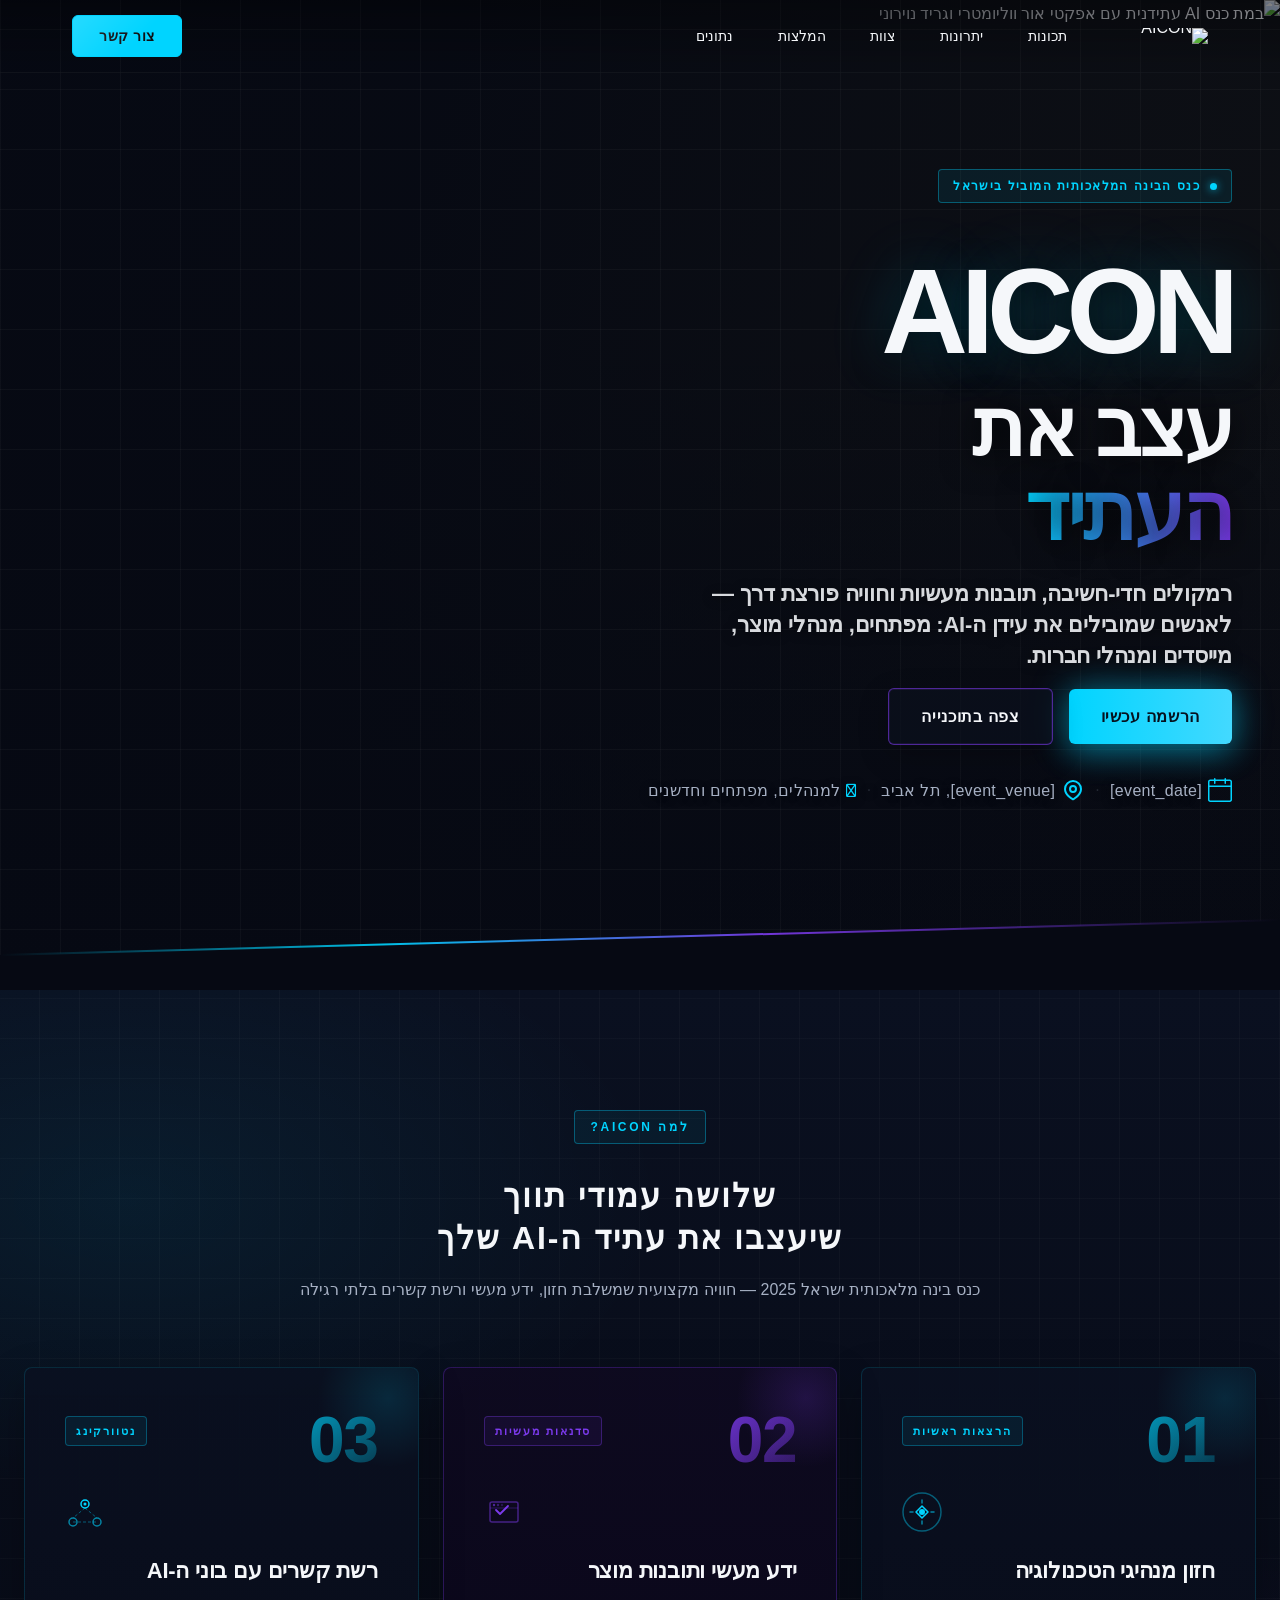
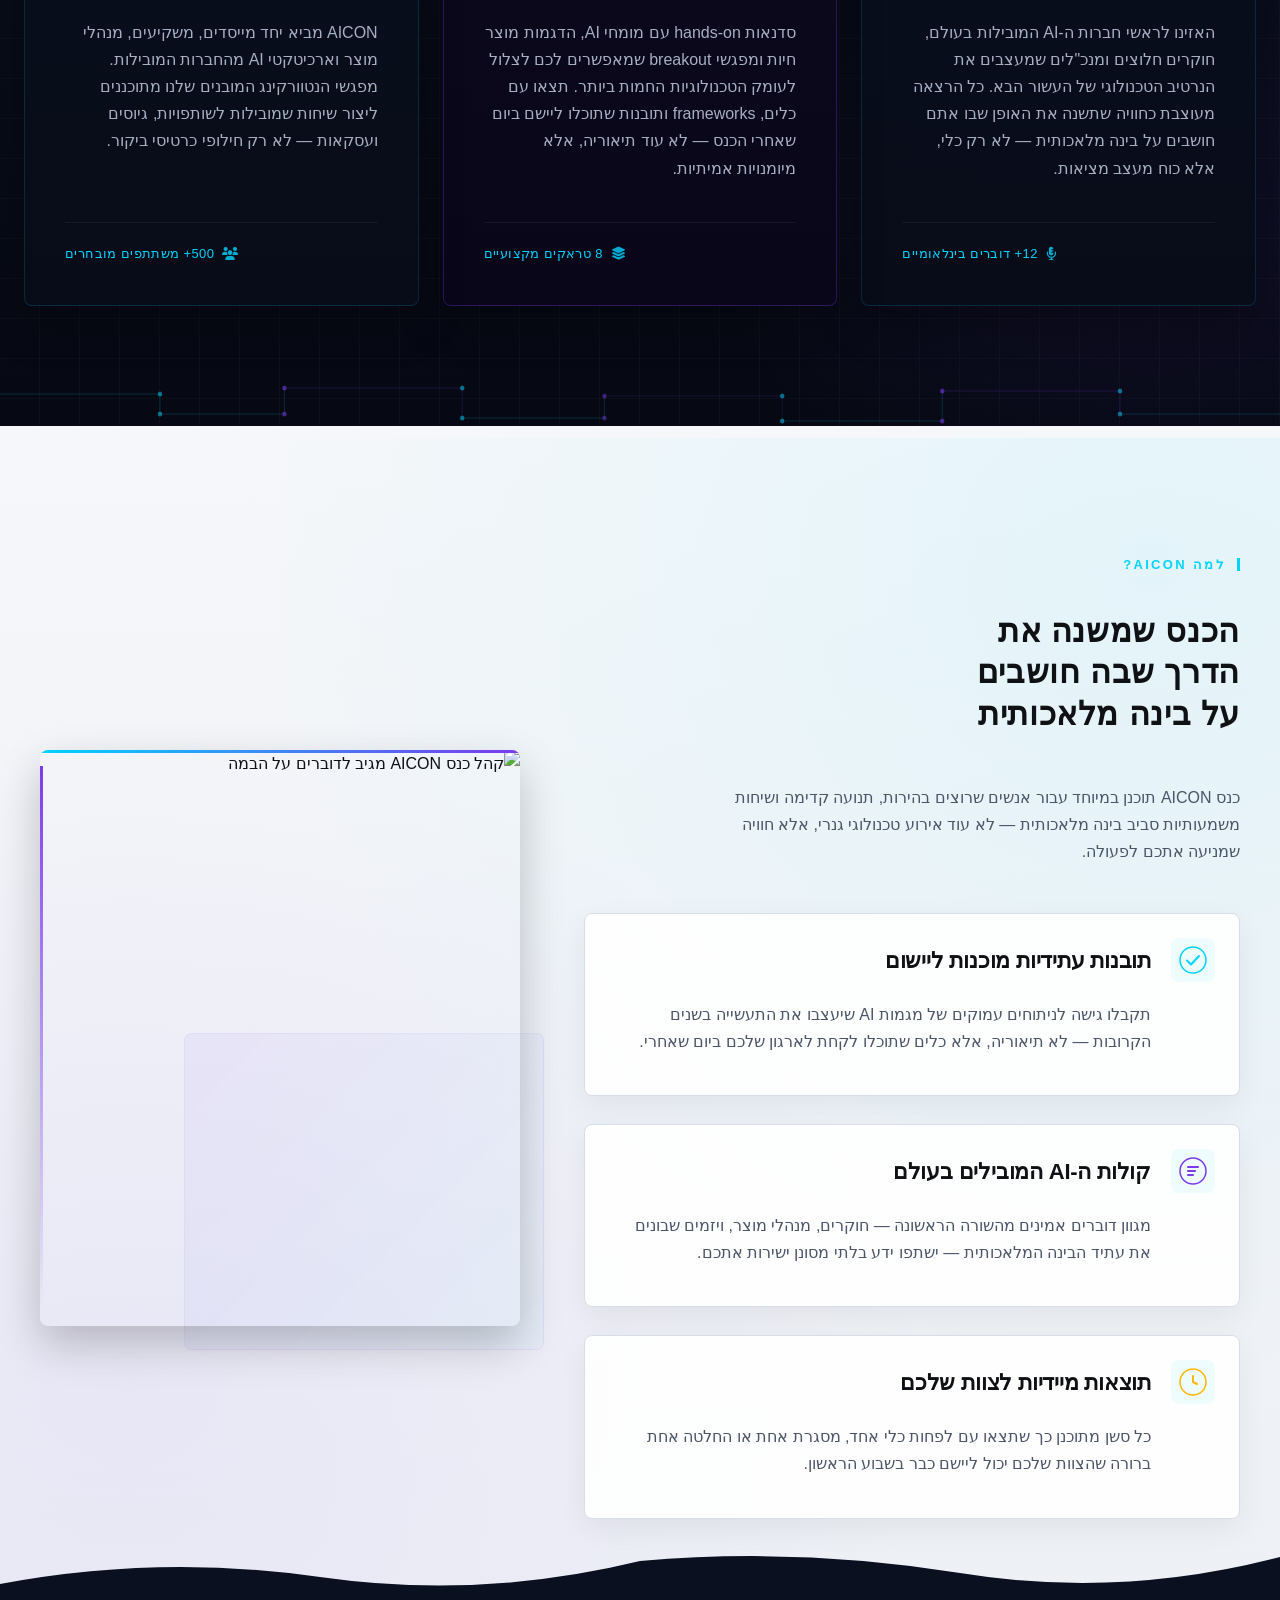
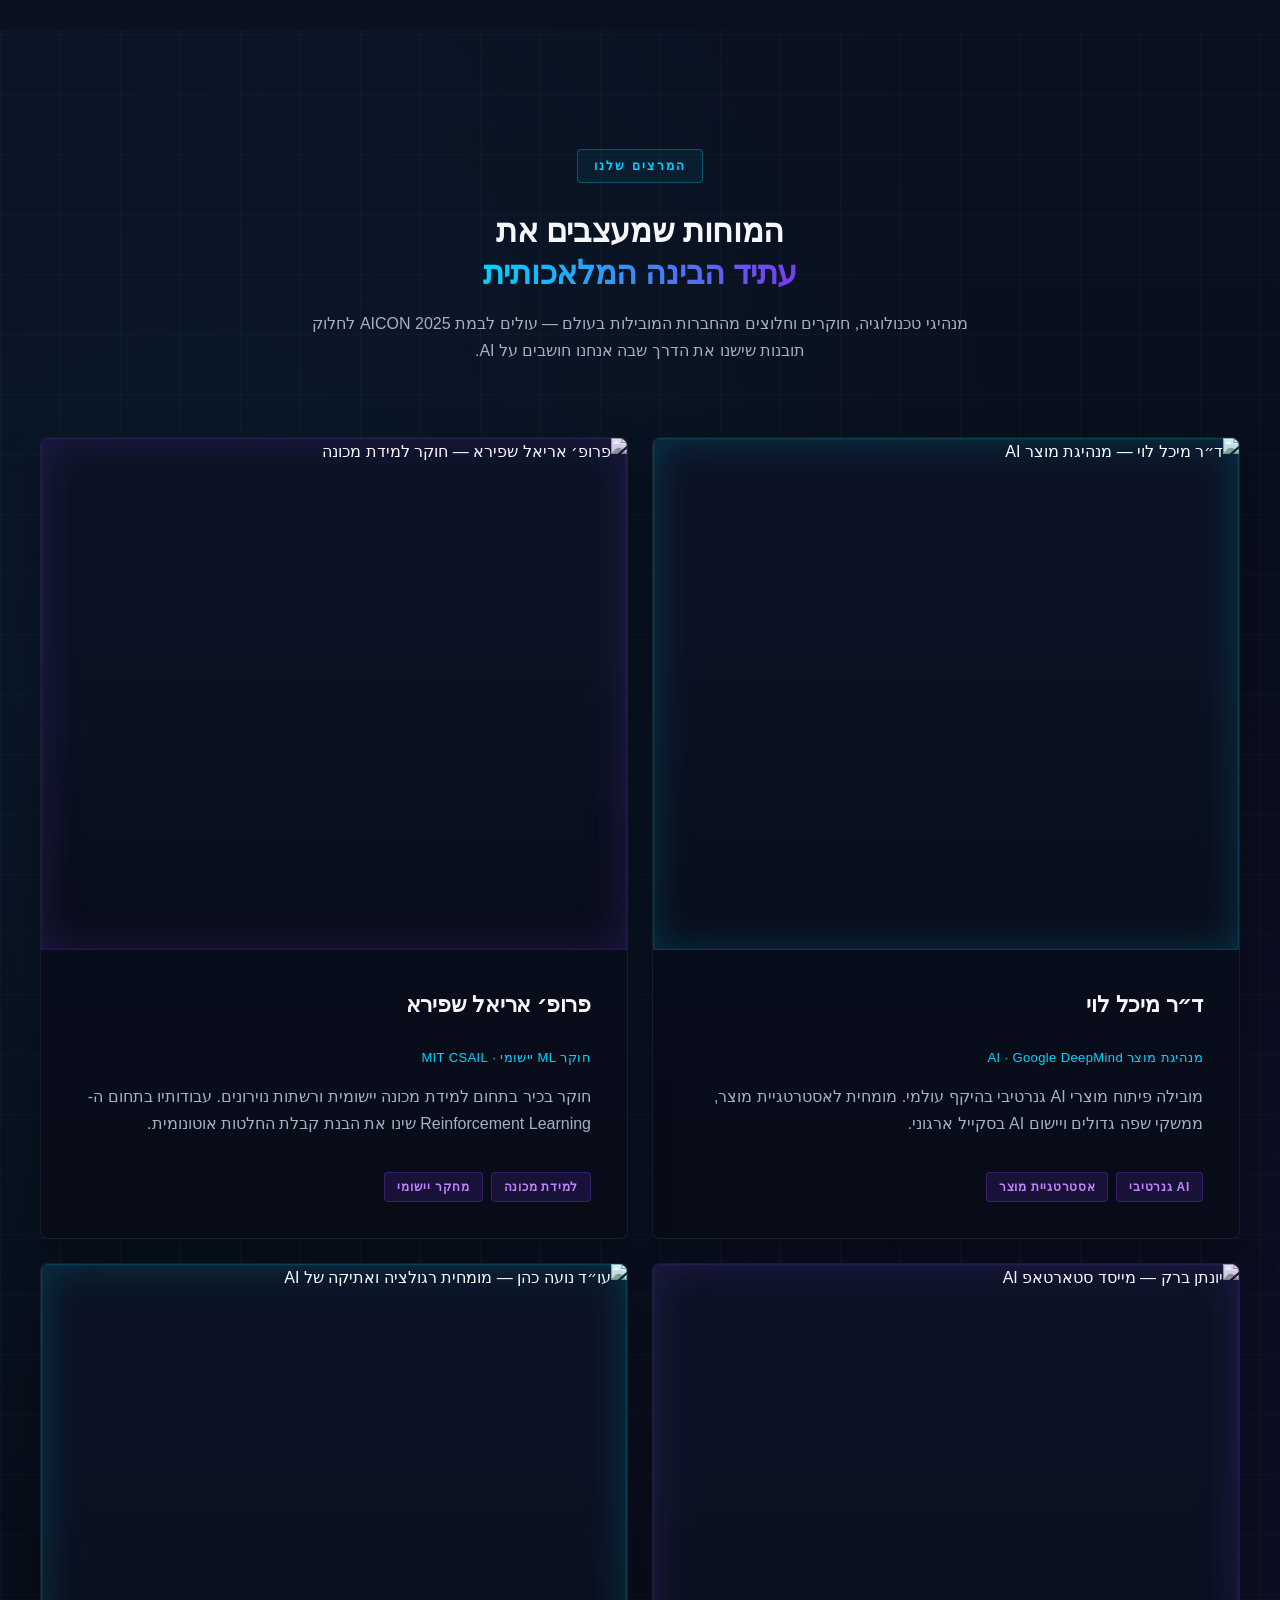
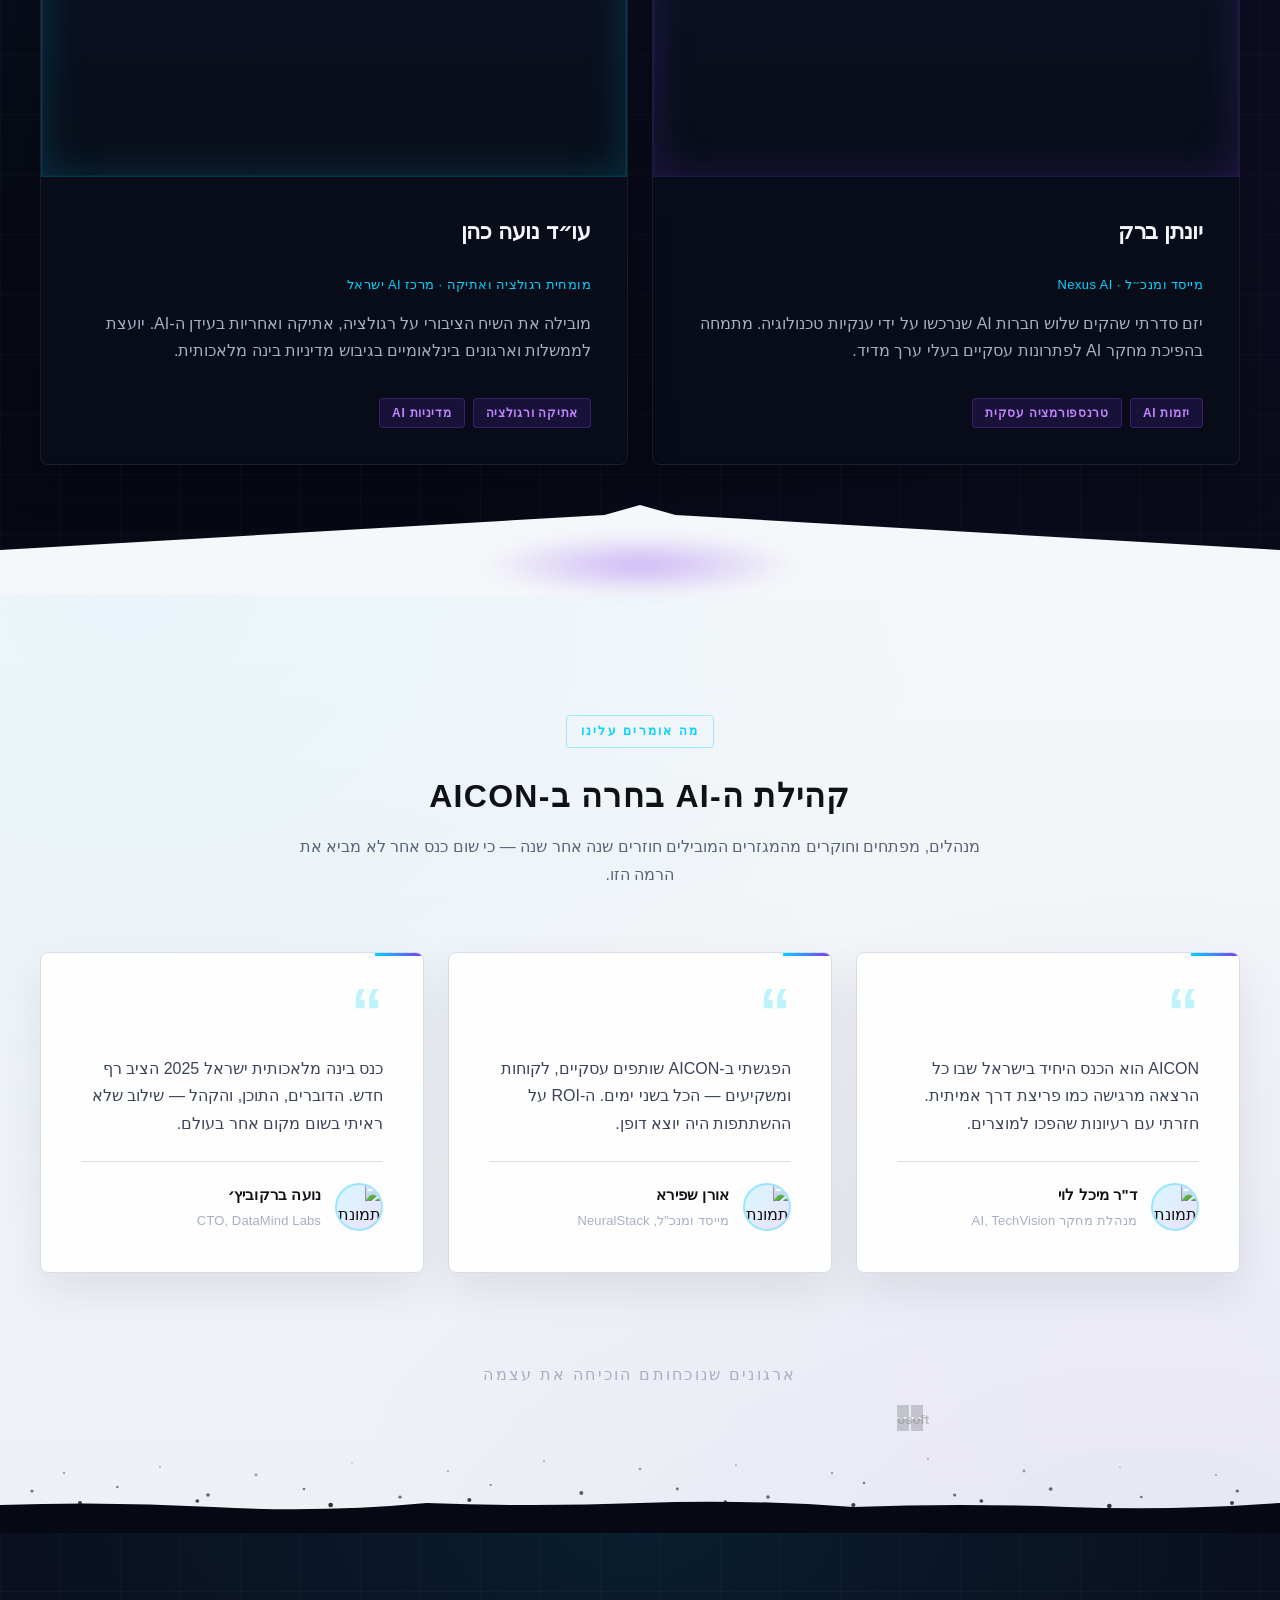
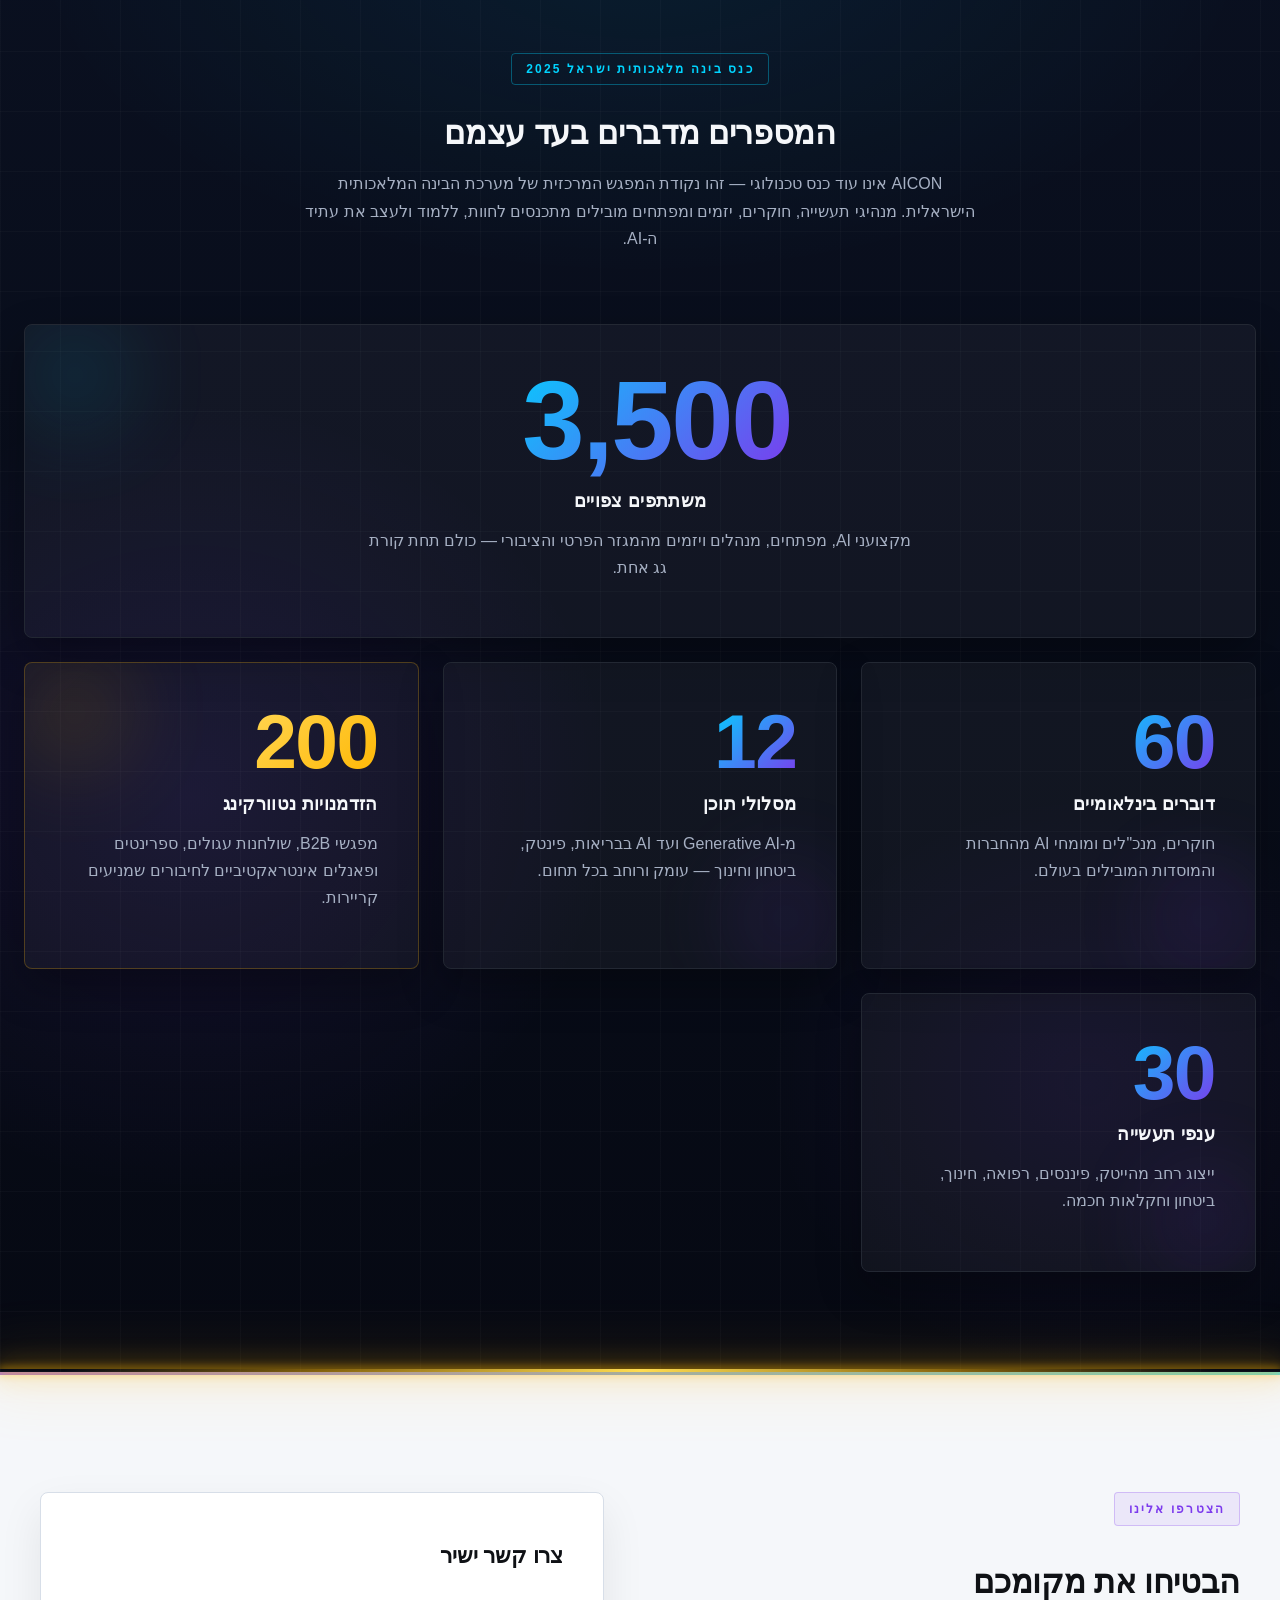
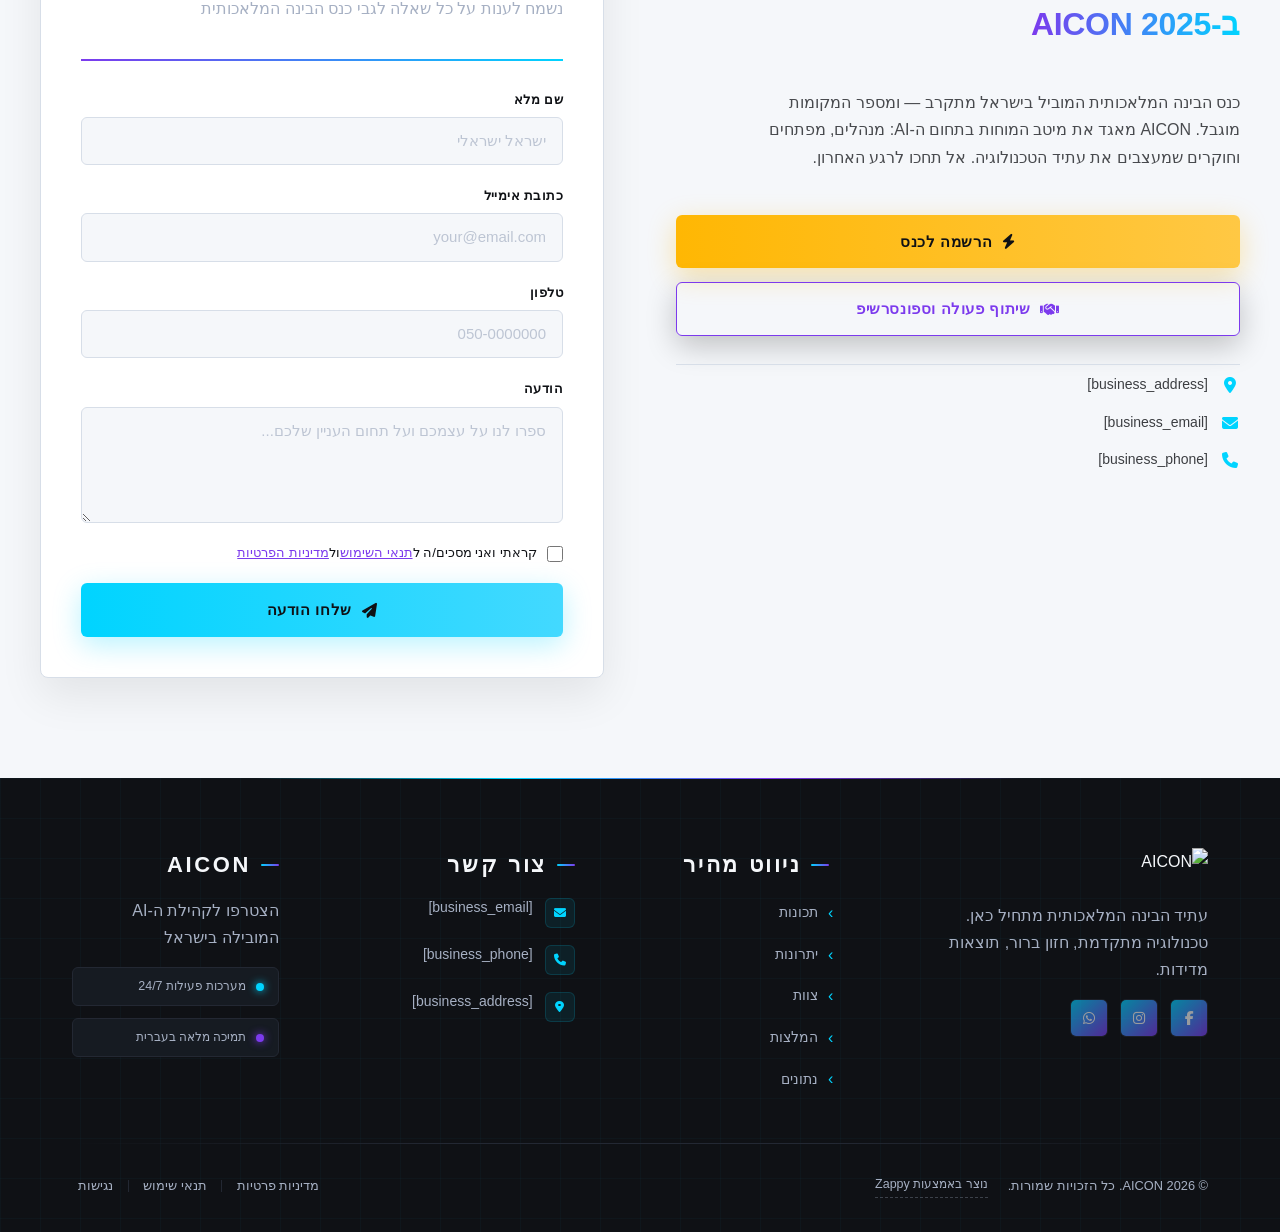
==== commit 3f37d726: "Background sync: Progressive GitHub Sync" ====
--- a/public/index.html
+++ b/public/index.html
@@ -1 +1 @@
-<!doctype html><html dir="rtl" lang="he"><head><meta charset="UTF-8"><meta content="width=device-width,initial-scale=1" name="viewport"><meta content="index, follow" name="robots"><title>aicon 56 price — AICON</title><meta content="An AI-focused conference event requiring a landing page to attract and register attendees. The event centers around artificial intelligence topics and likely ta" name="description"><meta content="aicon 56 price, aicon 72 sl, AICON, כנס בינה מלאכותית ישראל 2025" name="keywords"><link href="/assets/favicon.ico" rel="icon" type="image/x-icon"><link href="/assets/favicon-16x16.png" rel="icon" type="image/png" sizes="16x16"><link href="/assets/favicon-32x32.png" rel="icon" type="image/png" sizes="32x32"><link href="/assets/favicon-48x48.png" rel="icon" type="image/png" sizes="48x48"><link href="/assets/favicon-192x192.png" rel="icon" type="image/png" sizes="192x192"><link href="/assets/favicon-512x512.png" rel="icon" type="image/png" sizes="512x512"><link href="/assets/apple-touch-icon.png" rel="apple-touch-icon"><script>!function(){"use strict";var t="83dea51d-1181-4727-a7a2-44a3e0474216",e="https://api.zappy5.com/api/analytics/track",a=18e5,n=2592e6,o=!0,i=!0,r=!0;var s=function(){var e="zappy_visitor_"+t,a=null;try{if(a=localStorage.getItem(e)){var o=JSON.parse(a),i=Date.now();if(i-o.created<n)return o.lastSeen=i,localStorage.setItem(e,JSON.stringify(o)),o.id}}catch(t){console.warn("Zappy Analytics: LocalStorage not available")}var r="zv_"+Date.now()+"_"+Math.random().toString(36).substr(2,9);try{localStorage.setItem(e,JSON.stringify({id:r,created:Date.now(),lastSeen:Date.now()}))}catch(t){}return r}(),c=function(){var e="zappy_session_"+t,n=null;try{if(n=sessionStorage.getItem(e)){var o=JSON.parse(n),i=Date.now();if(i-o.timestamp<a)return o.timestamp=i,sessionStorage.setItem(e,JSON.stringify(o)),o.id}}catch(t){console.warn("Zappy Analytics: SessionStorage not available")}var r="zs_"+Date.now()+"_"+Math.random().toString(36).substr(2,9);try{sessionStorage.setItem(e,JSON.stringify({id:r,timestamp:Date.now()}))}catch(t){}return r}();function l(a,n){n=n||{};var o={website_id:t,event_type:a,page_path:window.location.pathname,referrer:document.referrer||"direct",visitor_id:s,session_id:c,metadata:n};if(navigator.sendBeacon){var i=new Blob([JSON.stringify(o)],{type:"application/json"});navigator.sendBeacon(e,i)}else fetch(e,{method:"POST",headers:{"Content-Type":"application/json"},body:JSON.stringify(o),keepalive:!0}).catch(function(t){console.warn("Zappy Analytics: Failed to track event",t)})}o&&l("pageview",{title:document.title,url:window.location.href}),i&&document.addEventListener("click",function(t){var e=t.target;if("BUTTON"===e.tagName||e.closest("button")){var a="BUTTON"===e.tagName?e:e.closest("button");l("click",{element:"button",text:a.textContent.trim().substring(0,100),id:a.id||null,class:a.className||null})}else if("A"===e.tagName||e.closest("a")){var n="A"===e.tagName?e:e.closest("a");l("navigation",{element:"link",text:n.textContent.trim().substring(0,100),href:n.href,external:n.hostname!==window.location.hostname})}},!0),r&&document.addEventListener("submit",function(t){var e=t.target;l("form_submit",{form_id:e.id||null,form_name:e.name||null,form_action:e.action||null,form_method:e.method||"GET"})},!0);var d=Date.now();window.addEventListener("beforeunload",function(){l("page_unload",{time_on_page:Math.floor((Date.now()-d)/1e3),page_path:window.location.pathname})}),window.zappyAnalytics={track:l,getVisitorId:function(){return s},getSessionId:function(){return c}}}()</script><meta content="aicon 56 price — AICON" property="og:title"><meta content="An AI-focused conference event requiring a landing page to attract and register attendees. The event centers around artificial intelligence topics and likely ta" property="og:description"><meta content="website" property="og:type"><meta content="he_IL" property="og:locale"><meta content="summary_large_image" name="twitter:card"><meta content="aicon 56 price — AICON" name="twitter:title"><meta content="An AI-focused conference event requiring a landing page to attract and register attendees. The event centers around artificial intelligence topics and likely ta" name="twitter:description"><link href="https://cdnjs.cloudflare.com/ajax/libs/font-awesome/6.4.0/css/all.min.css" rel="stylesheet"><link href="/assets/favicon.ico" rel="icon" type="image/x-icon"><link href="/assets/favicon-16x16.png" rel="icon" type="image/png" sizes="16x16"><link href="/assets/favicon-32x32.png" rel="icon" type="image/png" sizes="32x32"><link href="/assets/favicon-48x48.png" rel="icon" type="image/png" sizes="48x48"><link href="/assets/favicon-192x192.png" rel="icon" type="image/png" sizes="192x192"><link href="/assets/favicon-512x512.png" rel="icon" type="image/png" sizes="512x512"><link href="/assets/apple-touch-icon.png" rel="apple-touch-icon"><link href="https://cdn.jsdelivr.net/npm/vanilla-cookieconsent@3/dist/cookieconsent.css" rel="stylesheet"><script src="https://cdn.jsdelivr.net/npm/vanilla-cookieconsent@3/dist/cookieconsent.umd.js"></script><script src="https://cdn.jsdelivr.net/gh/mickidum/acc_toolbar/acctoolbar/acctoolbar.min.js"></script><link href="/styles.css" rel="stylesheet"><style id="zappy-dropdown-submenu-styles">#navMenu li:has(.sub-menu),.nav-menu li:has(.sub-menu),.navbar li:has(.sub-menu),nav li:has(.sub-menu){position:relative}#navMenu .sub-menu,.nav-menu .sub-menu,.navbar .sub-menu,nav .sub-menu{display:block!important;position:absolute!important;top:100%;left:0;min-width:220px;background:#fff;border-radius:8px;box-shadow:0 8px 25px rgba(0,0,0,.15);padding:8px 0;opacity:0;visibility:hidden;transform:translateY(10px);transition:all .3s ease;z-index:1000;list-style:none;pointer-events:none}#navMenu li:hover>.sub-menu,.nav-menu li:hover>.sub-menu,.navbar li:hover>.sub-menu,nav li:hover>.sub-menu{opacity:1!important;visibility:visible!important;transform:translateY(0)!important;pointer-events:auto!important}.sub-menu li{list-style:none;margin:0;padding:0}.sub-menu a{display:block!important;padding:10px 16px!important;color:var(--text-dark,#333)!important;font-weight:500;text-decoration:none;white-space:nowrap;transition:background-color .2s}.sub-menu a:hover{background-color:#f5f5f5}[dir=rtl] .nav-menu .sub-menu,[dir=rtl] .navbar .sub-menu,[dir=rtl] nav .sub-menu,html[lang=ar] .nav-menu .sub-menu,html[lang=ar] .navbar .sub-menu,html[lang=ar] nav .sub-menu,html[lang=he] .nav-menu .sub-menu,html[lang=he] .navbar .sub-menu,html[lang=he] nav .sub-menu{left:auto!important;right:0!important}.sub-menu:empty,.sub-menu:not(:has(li)):not(:has(> a)),.sub-menu:not(:has(li:not(.zappy-hidden-menu-item))):not(:has(> a)){display:none!important;opacity:0!important;visibility:hidden!important;pointer-events:none!important}li:has(.menu-group-title):hover>.sub-menu{opacity:1!important;visibility:visible!important;transform:translateY(0)!important;pointer-events:auto!important}#navMenu>li>.menu-group-title,.nav-menu>li>.menu-group-title{display:inline-block;padding:.5rem 1rem;cursor:default;user-select:none}@media (max-width:768px){#navMenu .sub-menu,.nav-menu .sub-menu,.navbar .sub-menu,nav .sub-menu{position:static!important;transform:none!important;box-shadow:none!important;background:0 0!important;max-height:0;overflow:hidden;opacity:0;visibility:hidden;transition:max-height .3s ease,opacity .3s ease;padding:0!important;border-radius:0!important}.sub-menu.mobile-expanded{max-height:60vh!important;overflow-y:auto!important;opacity:1!important;visibility:visible!important;padding:8px 0 8px 16px!important}[dir=rtl] .sub-menu.mobile-expanded,html[lang=he] .sub-menu.mobile-expanded{padding:8px 16px 8px 0!important}#navMenu li:hover>.sub-menu,.nav-menu li:hover>.sub-menu,.navbar li:hover>.sub-menu,nav li:hover>.sub-menu{opacity:0;visibility:hidden;pointer-events:none}#navMenu li>.sub-menu.mobile-expanded,.nav-menu li>.sub-menu.mobile-expanded,.navbar li>.sub-menu.mobile-expanded,nav li>.sub-menu.mobile-expanded{opacity:1!important;visibility:visible!important;pointer-events:auto!important}#navMenu li:has(.sub-menu),.nav-menu li:has(.sub-menu),.navbar li:has(.sub-menu),nav li:has(.sub-menu){display:flex!important;flex-wrap:wrap!important;align-items:center!important;position:relative!important;min-height:44px!important}#navMenu li:has(.sub-menu)>a,.nav-menu li:has(.sub-menu)>a,.navbar li:has(.sub-menu)>a,nav li:has(.sub-menu)>a{flex:1!important;min-width:0!important}#navMenu li:has(.sub-menu)>.menu-group-title,.nav-menu li:has(.sub-menu)>.menu-group-title,.navbar li:has(.sub-menu)>.menu-group-title,nav li:has(.sub-menu)>.menu-group-title{flex:1!important;min-width:0!important;padding:0!important;line-height:inherit!important}#navMenu li:has(.sub-menu)>.sub-menu,.nav-menu li:has(.sub-menu)>.sub-menu,.navbar li:has(.sub-menu)>.sub-menu,nav li:has(.sub-menu)>.sub-menu{flex-basis:100%!important;width:100%!important}#navMenu li:has(.sub-menu)>a [class*=arrow],#navMenu li:has(.sub-menu)>a [class*=chevron],.nav-menu li:has(.sub-menu)>a .fa-angle-down,.nav-menu li:has(.sub-menu)>a .fa-chevron-down,.nav-menu li:has(.sub-menu)>a [class*=arrow],.nav-menu li:has(.sub-menu)>a [class*=chevron],nav li:has(.sub-menu)>a [class*=arrow],nav li:has(.sub-menu)>a [class*=chevron]{display:none!important;visibility:hidden!important}.mobile-submenu-toggle{display:flex!important;align-items:center!important;justify-content:center!important;width:44px!important;height:auto!important;background:0 0!important;border:none!important;cursor:pointer!important;color:var(--text-dark)!important;position:static!important;flex-shrink:0!important;align-self:stretch!important;z-index:2!important;padding:0!important;margin:0!important}.mobile-submenu-toggle::after{content:''!important;width:0!important;height:0!important;border-left:6px solid transparent!important;border-right:6px solid transparent!important;border-top:7px solid currentColor!important;transition:transform .3s ease!important}.mobile-submenu-toggle.expanded::after{transform:rotate(180deg)!important}.sub-menu a{padding:10px 0!important;display:block!important;color:var(--text-dark)!important}.navbar .sub-menu li a,.zappy-products-dropdown .sub-menu a,nav.navbar .sub-menu li a{color:var(--text-dark)!important}}@media (min-width:769px){.mobile-submenu-toggle{display:none!important}}</style><style id="mobile-lang-menu-deployed-css">@media (max-width:768px){.lang-switcher,.nav-container .lang-switcher,.nav-cta-container .lang-switcher,.nav-ecommerce-icons .lang-switcher,.nav-icons-left .lang-switcher,.navbar .lang-switcher,.navbar .nav-cta-container .lang-switcher{display:none!important}.mobile-lang-menu{width:100%;border-top:1px solid rgba(128,128,128,.2);padding:8px 0 0 0;margin-top:8px}.mobile-lang-toggle{display:flex!important;align-items:center;justify-content:space-between;width:100%;padding:12px 16px;background:0 0;border:none;cursor:pointer;font-size:15px;color:inherit;font-family:inherit}.mobile-lang-toggle::after{content:'';display:inline-block;width:8px;height:8px;border-right:2px solid currentColor;border-bottom:2px solid currentColor;transform:rotate(45deg);transition:transform .3s ease;margin-left:8px}.mobile-lang-toggle.expanded::after{transform:rotate(-135deg)}.mobile-lang-options{max-height:0;overflow:hidden;transition:max-height .3s ease}.mobile-lang-options.expanded{max-height:300px}.mobile-lang-option{display:flex!important;align-items:center;gap:10px;padding:10px 24px;text-decoration:none;color:inherit;font-size:14px;font-family:inherit}.mobile-lang-option:hover{background:rgba(128,128,128,.1)}.mobile-lang-option.active{font-weight:600;opacity:.7;pointer-events:none}.mobile-lang-option img{width:20px;height:20px;border-radius:50%}}@media (min-width:769px){.mobile-lang-menu{display:none!important}}</style><style id="zappy-widget-visibility">#mic-access-tool-box,#mic-access-tool-general-button,#mic-init-access-tool #mic-access-tool-box,#mic-init-access-tool #mic-access-tool-general-button,#mic-init-access-tool .mic-access-tool-general-button,._access-icon,._access-menu,.mic-access-tool-box,.mic-access-tool-general-button,div[id*=mic-access-tool-box]{display:none!important;visibility:hidden!important;opacity:0!important;pointer-events:none!important}</style></head><body><nav class="navbar" dir="rtl"><button class="mobile-toggle" aria-label="Menu" id="mobileToggle"><svg viewBox="0 0 24 24" fill="none" height="24" width="24" class="hamburger-icon"><path d="M3 12h18M3 6h18M3 18h18" stroke="currentColor" stroke-width="2" stroke-linecap="round"></path></svg><svg viewBox="0 0 24 24" fill="none" height="24" width="24" class="close-icon" style="display:none"><path d="M18 6L6 18M6 6l12 12" stroke="currentColor" stroke-width="2" stroke-linecap="round"></path></svg></button><button class="phone-header-btn" aria-label="Call" data-phone="[business_phone]"><svg viewBox="0 0 24 24" fill="currentColor" height="20" width="20"><path d="M22 16.92v3a2 2 0 0 1-2.18 2 19.79 19.79 0 0 1-8.63-3.07 19.5 19.5 0 0 1-6-6 19.79 19.79 0 0 1-3.07-8.67A2 2 0 0 1 4.11 2h3a2 2 0 0 1 2 1.72 12.84 12.84 0 0 0 .7 2.81 2 2 0 0 1-.45 2.11L8.09 9.91a16 16 0 0 0 6 6l1.27-1.27a2 2 0 0 1 2.11-.45 12.84 12.84 0 0 0 2.81.7A2 2 0 0 1 22 16.92z"></path></svg></button><div class="nav-container"><div class="nav-right-group"><div class="nav-brand"><a href="/" class="logo-link"><img alt="AICON" src="/assets/business-logo.webp" class="logo"></a></div><ul class="nav-menu" id="navMenu"><li><a href="#features">תכונות</a></li><li><a href="#benefits">יתרונות</a></li><li><a href="#team">צוות</a></li><li><a href="#testimonials">המלצות</a></li><li><a href="#stats">נתונים</a></li></ul></div><div class="nav-cta-container"><a href="#contact" class="nav-cta-btn">צור קשר</a></div></div></nav><script>window.addEventListener("load",function(){const e=document.querySelector(".navbar, nav, header");if(!e)return void console.log("[Navbar] Navbar element not found");let t=document.getElementById("mobileToggle")||document.querySelector(".mobile-toggle")||document.querySelector(".hamburger")||document.querySelector(".hamburger-menu")||document.querySelector(".menu-toggle")||document.querySelector(".burger-menu")||document.querySelector('[aria-label="Menu"]')||document.querySelector('[aria-label="תפריט"]');const o=document.querySelector(".phone-header-btn"),n=window.getComputedStyle(e);let r=n.backgroundColor;if(console.log("[Navbar] Initial navbar background:",r),"transparent"===r||"rgba(0, 0, 0, 0)"===r||r.startsWith("rgba")&&r.includes(", 0)")){const e=n.backgroundImage;if(e&&"none"!==e)console.log("[Navbar] Navbar has background image/gradient, using dark text"),r="rgb(240, 240, 240)";else{const e=window.getComputedStyle(document.body).backgroundColor;console.log("[Navbar] Navbar transparent, using body background:",e),r=e}}const i=r.match(/\d+/g);if(i&&i.length>=3){const e=(.299*parseInt(i[0])+.587*parseInt(i[1])+.114*parseInt(i[2]))/255;console.log("[Navbar] Mobile button colors preserved from Claude CSS (luminance:",e.toFixed(2)+")");const n=document.createElement("style");n.id="zappy-mobile-nav-fix";document.documentElement.lang;document.documentElement.dir,n.textContent='\n        /* Hide mobile buttons on desktop, show only on mobile */\n        @media (min-width: 769px) {\n          .mobile-toggle,\n          .phone-header-btn {\n            display: none !important;\n          }\n        }\n        \n        /* Show and position mobile buttons correctly on mobile */\n        @media (max-width: 768px) {\n          .mobile-toggle,\n          .phone-header-btn {\n            position: absolute !important;\n            top: 50% !important;\n            transform: translateY(-50%) !important;\n            z-index: 1001 !important;\n            display: flex !important;\n            align-items: center !important;\n            justify-content: center !important;\n            width: 36px !important;\n            height: 36px !important;\n            border-radius: 50% !important;\n            border: none !important;\n            cursor: pointer !important;\n            padding: 6px !important;\n            background: none !important;\n            color: var(--nav-text, var(--text-dark)) !important;\n          }\n          \n          /* LTR positioning (default): hamburger LEFT, phone RIGHT */\n          html:not([dir="rtl"]):not([lang="he"]):not([lang="ar"]) .mobile-toggle,\n          html[dir="ltr"] .mobile-toggle {\n            left: 12px !important;\n            right: auto !important;\n          }\n          html:not([dir="rtl"]):not([lang="he"]):not([lang="ar"]) .phone-header-btn,\n          html[dir="ltr"] .phone-header-btn {\n            right: 12px !important;\n            left: auto !important;\n          }\n          \n          /* RTL positioning: hamburger RIGHT, phone LEFT */\n          html[dir="rtl"] .mobile-toggle,\n          html[lang="he"] .mobile-toggle,\n          html[lang="ar"] .mobile-toggle {\n            right: 12px !important;\n            left: auto !important;\n          }\n          html[dir="rtl"] .phone-header-btn,\n          html[lang="he"] .phone-header-btn,\n          html[lang="ar"] .phone-header-btn {\n            left: 12px !important;\n            right: auto !important;\n          }\n          \n          /* CRITICAL: Ensure nav-container has min-height on mobile */\n          /* All children are positioned absolutely/fixed on mobile, so height:auto collapses to 0 */\n          .nav-container {\n            min-height: 70px !important;\n            position: relative !important;\n          }\n          \n          /* Ensure SVG icons are properly sized and inherit color */\n          .mobile-toggle svg,\n          .phone-header-btn svg {\n            width: 24px !important;\n            height: 24px !important;\n            /* Don\'t force display - let JavaScript control hamburger/close toggle */\n          }\n          \n          /* Reset nav-cta-container on mobile - remove desktop box-shadow/padding */\n          /* that creates a visible ghost box when CTA button is hidden */\n          .nav-cta-container {\n            box-shadow: none !important;\n            padding: 0 !important;\n          }\n          \n          /* Hide nav-cta-container entirely on mobile when there\'s no lang-switcher */\n          /* (only the CTA button is inside, and it\'s hidden on mobile) */\n          .nav-cta-container:not(:has(.lang-switcher)) {\n            display: none !important;\n          }\n          \n          /* CRITICAL: Prevent hero image fade gradient from bleeding over headline text */\n          /* The .image-fade-gradient has bottom: -30px (extends below parent) */\n          /* On mobile stacked layout, this overlaps the h1 text below the image */\n          .hero-image-column {\n            overflow: hidden !important;\n          }\n          .image-fade-gradient {\n            bottom: 0 !important;\n          }\n          \n          /* Hide desktop language switcher on mobile - hamburger menu handles it */\n          /* High specificity to override stored CSS */\n          .lang-switcher,\n          .nav-cta-container .lang-switcher,\n          .nav-container .lang-switcher,\n          .navbar .lang-switcher,\n          .navbar .nav-cta-container .lang-switcher {\n            display: none !important;\n          }\n        }\n      ';const r=document.getElementById("zappy-mobile-nav-fix");r&&r.remove(),document.head.appendChild(n),console.log("[Navbar] Critical CSS injected for mobile nav positioning");const l=window.innerWidth<=768;if(t){const e=t.querySelector(".hamburger-icon"),o=t.querySelector(".close-icon");e&&(e.style.setProperty("width","24px","important"),e.style.setProperty("height","24px","important"),e.style.setProperty("display","block","important")),o&&(o.style.setProperty("width","24px","important"),o.style.setProperty("height","24px","important"),o.style.setProperty("display","none","important")),l?(t.style.setProperty("position","absolute","important"),t.style.setProperty("top","50%","important"),t.style.setProperty("transform","translateY(-50%)","important"),t.style.setProperty("z-index","1001","important"),t.style.removeProperty("left"),t.style.removeProperty("right"),console.log("[Navbar] Mobile toggle positioning applied (mobile viewport)")):(t.style.removeProperty("position"),t.style.removeProperty("top"),t.style.removeProperty("transform"),t.style.removeProperty("z-index"),t.style.removeProperty("left"),t.style.removeProperty("right"),console.log("[Navbar] Desktop viewport - cleared mobile toggle inline positioning"))}if(o){const e=o.querySelector("svg");e&&(e.style.width="24px",e.style.height="24px",e.setAttribute("width","24"),e.setAttribute("height","24")),l?(o.style.setProperty("position","absolute","important"),o.style.setProperty("top","50%","important"),o.style.setProperty("transform","translateY(-50%)","important"),o.style.setProperty("z-index","1001","important"),o.style.removeProperty("left"),o.style.removeProperty("right"),console.log("[Navbar] Phone button positioning applied (mobile viewport)")):(o.style.removeProperty("position"),o.style.removeProperty("top"),o.style.removeProperty("transform"),o.style.removeProperty("z-index"),o.style.removeProperty("left"),o.style.removeProperty("right"),console.log("[Navbar] Desktop viewport - cleared phone button inline positioning"))}}else console.log("[Navbar] Could not parse background color:",r);t=document.getElementById("mobileToggle")||document.querySelector(".mobile-toggle")||document.querySelector(".hamburger")||document.querySelector(".hamburger-menu")||document.querySelector(".menu-toggle")||document.querySelector(".burger-menu")||document.querySelector('[aria-label="Menu"]')||document.querySelector('[aria-label="תפריט"]');const l=document.getElementById("navMenu")||document.querySelector(".nav-menu")||document.querySelector(".nav-links")||document.querySelector("nav ul:not(.submenu)");if(!t||!l)return void console.log("[Navbar] Mobile toggle or menu not found:",{toggle:!!t,menu:!!l});l.id||(l.id="navMenu"),console.log("[Navbar] Initializing mobile menu...");const a=t.cloneNode(!0);t.parentNode.replaceChild(a,t),a.addEventListener("click",function(e){e.preventDefault(),e.stopPropagation();const t=this.querySelector(".hamburger-icon"),o=this.querySelector(".close-icon");l.classList.contains("active")?(l.classList.remove("active"),t&&t.style.setProperty("display","block","important"),o&&o.style.setProperty("display","none","important"),document.body.style.overflow="",console.log("[Navbar] Menu closed")):(l.classList.add("active"),t&&t.style.setProperty("display","none","important"),o&&o.style.setProperty("display","block","important"),document.body.style.overflow="hidden",console.log("[Navbar] Menu opened"))}),l.querySelectorAll("a").forEach(function(e){e.addEventListener("click",function(){if("#"===this.getAttribute("href"))return;const e=a.querySelector(".hamburger-icon"),t=a.querySelector(".close-icon");l.classList.remove("active"),e&&e.style.setProperty("display","block","important"),t&&t.style.setProperty("display","none","important"),document.body.style.overflow="",console.log("[Navbar] Menu closed (link clicked)")})});var s=l.querySelectorAll(".dropdown-toggle");s.forEach(function(e){e.addEventListener("click",function(e){e.preventDefault(),e.stopPropagation();var t=this.closest(".nav-dropdown");t&&(t.parentNode.querySelectorAll(".nav-dropdown.open").forEach(function(e){e!==t&&e.classList.remove("open")}),t.classList.toggle("open"),console.log("[Navbar] Dropdown toggled:",t.classList.contains("open")?"open":"closed"))})}),document.addEventListener("click",function(e){e.target.closest(".nav-dropdown")||document.querySelectorAll(".nav-dropdown.open").forEach(function(e){e.classList.remove("open")})}),console.log("[Navbar] Dropdown handlers initialized for "+s.length+" dropdowns"),o&&o.addEventListener("click",function(){const e=document.querySelectorAll('a[href^="tel:"]'),t=e.length>0?e[0].getAttribute("href").replace("tel:",""):"[business_phone]";window.location.href="tel:"+t,console.log("[Navbar] Phone button clicked")}),console.log("[Navbar] Mobile menu initialized successfully");const p=function(){const e=document.querySelector(".whatsapp-float");e&&(window.innerWidth>=769?(e.style.setProperty("display","none","important"),e.style.setProperty("visibility","hidden","important"),e.style.setProperty("opacity","0","important"),e.style.setProperty("pointer-events","none","important"),console.log("[WhatsApp] Button hidden on desktop")):(e.style.removeProperty("display"),e.style.removeProperty("visibility"),e.style.removeProperty("opacity"),e.style.removeProperty("pointer-events"),console.log("[WhatsApp] Button visible on mobile")))};let c;p(),window.addEventListener("resize",function(){clearTimeout(c),c=setTimeout(p,100)})})</script><main><section class="index-hero-section" data-layout-spec="בית-hero" dir="rtl" data-hero-type="fullscreen-scrim"><div class="index-hero-bg"><img alt="במת כנס AI עתידנית עם אפקטי אור ווליומטרי וגריד נוירוני" src="/assets/site-index-hero-image-1.webp" data-context="Dramatic futuristic AI conference stage with volumetric cyan and purple light beams cutting through darkness, neural network grid patterns projected on massive screens, holographic data visualizations floating in the air, a vast auditorium filled with glowing screens, deep dark atmosphere with high contrast zones of electric blue and violet light, cinematic wide angle, photorealistic, ultra high detail, no people visible, architectural grandeur of a high-stakes technology summit" data-placeholder="index-hero-image-1" height="1080" width="1920" data-hero-bg="true"></div><div class="index-hero-scrim" aria-hidden="true"></div><div class="index-hero-texture" aria-hidden="true"></div><div class="index-hero-container"><div class="index-hero-content"><div class="index-hero-badge"><span class="index-hero-badge-dot" aria-hidden="true"></span><span>כנס הבינה המלאכותית המוביל בישראל</span></div><h1 class="index-hero-h1"><span class="index-hero-h1-line1">AICON</span><span class="index-hero-h1-line2">עצב את<br><span class="index-hero-h1-gradient">העתיד</span></span></h1><h3 class="index-hero-h3">רמקולים חדי-חשיבה, תובנות מעשיות וחוויה פורצת דרך — לאנשים שמובילים את עידן ה-AI: מפתחים, מנהלי מוצר, מייסדים ומנהלי חברות.</h3><div class="index-hero-ctas"><a href="#register" class="index-hero-btn-primary">הרשמה עכשיו</a><a href="#program" class="index-hero-btn-secondary">צפה בתוכנייה</a></div><p class="index-hero-meta"><span class="index-hero-meta-item"><i class="fa-regular fa-calendar" aria-hidden="true"></i>[event_date]</span><span class="index-hero-meta-divider" aria-hidden="true">·</span><span class="index-hero-meta-item"><i class="fa-regular fa-location-dot" aria-hidden="true"></i>[event_venue], תל אביב</span><span class="index-hero-meta-divider" aria-hidden="true">·</span><span class="index-hero-meta-item"><i class="fa-regular fa-users" aria-hidden="true"></i>למנהלים, מפתחים וחדשנים</span></p></div></div><div class="index-hero-divider-wrapper"><svg viewBox="0 0 1440 90" xmlns="http://www.w3.org/2000/svg" data-no-icon-edit="true" aria-hidden="true" preserveAspectRatio="none"><defs><linearGradient id="heroGlowLine" x1="0%" x2="100%" y1="0%" y2="0%"><stop offset="0%" stop-color="#00D4FF" stop-opacity="0"></stop><stop offset="30%" stop-color="#00D4FF" stop-opacity="0.9"></stop><stop offset="60%" stop-color="#7C3AED" stop-opacity="0.9"></stop><stop offset="100%" stop-color="#7C3AED" stop-opacity="0"></stop></linearGradient></defs><path d="M0,90 L0,55 L1440,20 L1440,90 Z" fill="#060913"></path><line stroke="url(#heroGlowLine)" stroke-width="2" x1="0" x2="1440" y1="55" y2="20"></line></svg></div></section><section class="index-features-section" data-layout-spec="בית-features" dir="rtl" id="features"><div class="index-features-section__grid-texture" aria-hidden="true"></div><div class="index-features-section__container"><div class="index-features-section__intro"><span class="index-features-section__eyebrow">למה AICON?</span><h2 class="index-features-section__heading">שלושה עמודי תווך<br>שיעצבו את עתיד ה-AI שלך</h2><p class="index-features-section__subheading">כנס בינה מלאכותית ישראל 2025 — חוויה מקצועית שמשלבת חזון, ידע מעשי ורשת קשרים בלתי רגילה</p></div><div class="index-features-section__grid"><article class="index-features-section__card"><div class="index-features-section__card-glow index-features-section__card-glow--cyan" aria-hidden="true"></div><div class="index-features-section__card-inner"><div class="index-features-section__card-header"><span class="index-features-section__numeral">01</span><div class="index-features-section__card-badge">הרצאות ראשיות</div></div><div class="index-features-section__card-icon" aria-hidden="true"><svg viewBox="0 0 40 40" xmlns="http://www.w3.org/2000/svg" data-element-type="icon" data-icon-type="svg" fill="none" height="40" width="40"><circle cx="20" cy="20" r="19" opacity="0.4" stroke="var(--primary)" stroke-width="1.5"></circle><path d="M14 20 L20 14 L26 20 L20 26 Z" stroke="var(--primary)" stroke-width="1.5" stroke-linejoin="round" fill="none"></path><circle cx="20" cy="20" r="3" fill="var(--primary)"></circle><path d="M20 8 L20 11 M20 29 L20 32 M8 20 L11 20 M29 20 L32 20" stroke="var(--primary)" stroke-width="1.5" stroke-linecap="round" opacity="0.6"></path></svg></div><h3 class="index-features-section__card-title">חזון מנהיגי הטכנולוגיה</h3><p class="index-features-section__card-text">האזינו לראשי חברות ה-AI המובילות בעולם, חוקרים חלוצים ומנכ"לים שמעצבים את הנרטיב הטכנולוגי של העשור הבא. כל הרצאה מעוצבת כחוויה שתשנה את האופן שבו אתם חושבים על בינה מלאכותית — לא רק כלי, אלא כוח מעצב מציאות.</p><div class="index-features-section__card-meta"><span class="index-features-section__meta-item"><i class="fas fa-microphone-alt" aria-hidden="true"></i>12+ דוברים בינלאומיים</span></div></div></article><article class="index-features-section__card index-features-section__card--featured"><div class="index-features-section__card-glow index-features-section__card-glow--purple" aria-hidden="true"></div><div class="index-features-section__card-inner"><div class="index-features-section__card-header"><span class="index-features-section__numeral index-features-section__numeral--accent">02</span><div class="index-features-section__card-badge index-features-section__card-badge--accent">סדנאות מעשיות</div></div><div class="index-features-section__card-icon" aria-hidden="true"><svg viewBox="0 0 40 40" xmlns="http://www.w3.org/2000/svg" data-element-type="icon" data-icon-type="svg" fill="none" height="40" width="40"><rect fill="none" height="20" opacity="0.5" width="28" x="6" y="10" rx="2" stroke="var(--secondary)" stroke-width="1.5"></rect><path d="M12 18 L16 22 L24 14" stroke="var(--secondary)" stroke-width="1.8" stroke-linecap="round" stroke-linejoin="round"></path><path d="M6 16 L34 16" stroke="var(--secondary)" stroke-width="1" opacity="0.3"></path><circle cx="10" cy="13" r="1.2" fill="var(--secondary)" opacity="0.6"></circle><circle cx="14" cy="13" r="1.2" fill="var(--secondary)" opacity="0.4"></circle><circle cx="18" cy="13" r="1.2" fill="var(--secondary)" opacity="0.25"></circle></svg></div><h3 class="index-features-section__card-title">ידע מעשי ותובנות מוצר</h3><p class="index-features-section__card-text">סדנאות hands-on עם מומחי AI, הדגמות מוצר חיות ומפגשי breakout שמאפשרים לכם לצלול לעומק הטכנולוגיות החמות ביותר. תצאו עם כלים, frameworks ותובנות שתוכלו ליישם ביום שאחרי הכנס — לא עוד תיאוריה, אלא מיומנויות אמיתיות.</p><div class="index-features-section__card-meta"><span class="index-features-section__meta-item"><i class="fas fa-layer-group" aria-hidden="true"></i>8 טראקים מקצועיים</span></div></div></article><article class="index-features-section__card"><div class="index-features-section__card-glow index-features-section__card-glow--cyan" aria-hidden="true"></div><div class="index-features-section__card-inner"><div class="index-features-section__card-header"><span class="index-features-section__numeral">03</span><div class="index-features-section__card-badge">נטוורקינג</div></div><div class="index-features-section__card-icon" aria-hidden="true"><svg viewBox="0 0 40 40" xmlns="http://www.w3.org/2000/svg" data-element-type="icon" data-icon-type="svg" fill="none" height="40" width="40"><circle cx="20" cy="12" r="4" fill="none" stroke="var(--primary)" stroke-width="1.5"></circle><circle cx="8" cy="30" r="4" fill="none" opacity="0.6" stroke="var(--primary)" stroke-width="1.5"></circle><circle cx="32" cy="30" r="4" fill="none" opacity="0.6" stroke="var(--primary)" stroke-width="1.5"></circle><path d="M20 16 L8 26 M20 16 L32 26 M8 30 L32 30" stroke="var(--primary)" stroke-width="1" opacity="0.4" stroke-dasharray="3 2"></path><circle cx="20" cy="12" r="1.5" fill="var(--primary)"></circle></svg></div><h3 class="index-features-section__card-title">רשת קשרים עם בוני ה-AI</h3><p class="index-features-section__card-text">AICON מביא יחד מייסדים, משקיעים, מנהלי מוצר וארכיטקטי AI מהחברות המובילות. מפגשי הנטוורקינג המובנים שלנו מתוכננים ליצור שיחות שמובילות לשותפויות, גיוסים ועסקאות — לא רק חילופי כרטיסי ביקור.</p><div class="index-features-section__card-meta"><span class="index-features-section__meta-item"><i class="fas fa-users" aria-hidden="true"></i>500+ משתתפים מובחרים</span></div></div></article></div></div><div class="index-features-section__divider-wrapper"><svg viewBox="0 0 1440 72" xmlns="http://www.w3.org/2000/svg" data-no-icon-edit="true" aria-hidden="true" preserveAspectRatio="none"><line stroke="rgba(0,212,255,0.18)" stroke-width="1" x1="0" x2="180" y1="28" y2="28"></line><line stroke="rgba(0,212,255,0.18)" stroke-width="1" x1="180" x2="180" y1="28" y2="48"></line><line stroke="rgba(0,212,255,0.18)" stroke-width="1" x1="180" x2="320" y1="48" y2="48"></line><line stroke="rgba(0,212,255,0.18)" stroke-width="1" x1="320" x2="320" y1="48" y2="22"></line><line stroke="rgba(124,58,237,0.2)" stroke-width="1" x1="320" x2="520" y1="22" y2="22"></line><line stroke="rgba(124,58,237,0.2)" stroke-width="1" x1="520" x2="520" y1="22" y2="52"></line><line stroke="rgba(0,212,255,0.18)" stroke-width="1" x1="520" x2="680" y1="52" y2="52"></line><line stroke="rgba(0,212,255,0.18)" stroke-width="1" x1="680" x2="680" y1="52" y2="30"></line><line stroke="rgba(124,58,237,0.15)" stroke-width="1" x1="680" x2="880" y1="30" y2="30"></line><line stroke="rgba(124,58,237,0.15)" stroke-width="1" x1="880" x2="880" y1="30" y2="55"></line><line stroke="rgba(0,212,255,0.18)" stroke-width="1" x1="880" x2="1060" y1="55" y2="55"></line><line stroke="rgba(0,212,255,0.18)" stroke-width="1" x1="1060" x2="1060" y1="55" y2="25"></line><line stroke="rgba(124,58,237,0.2)" stroke-width="1" x1="1060" x2="1260" y1="25" y2="25"></line><line stroke="rgba(124,58,237,0.2)" stroke-width="1" x1="1260" x2="1260" y1="25" y2="48"></line><line stroke="rgba(0,212,255,0.18)" stroke-width="1" x1="1260" x2="1440" y1="48" y2="48"></line><circle cx="180" cy="28" r="2.5" fill="rgba(0,212,255,0.5)"></circle><circle cx="180" cy="48" r="2.5" fill="rgba(0,212,255,0.5)"></circle><circle cx="320" cy="48" r="2.5" fill="rgba(124,58,237,0.55)"></circle><circle cx="320" cy="22" r="2.5" fill="rgba(124,58,237,0.55)"></circle><circle cx="520" cy="22" r="2.5" fill="rgba(0,212,255,0.5)"></circle><circle cx="520" cy="52" r="2.5" fill="rgba(0,212,255,0.5)"></circle><circle cx="680" cy="52" r="2.5" fill="rgba(124,58,237,0.45)"></circle><circle cx="680" cy="30" r="2.5" fill="rgba(124,58,237,0.45)"></circle><circle cx="880" cy="30" r="2.5" fill="rgba(0,212,255,0.5)"></circle><circle cx="880" cy="55" r="2.5" fill="rgba(0,212,255,0.5)"></circle><circle cx="1060" cy="55" r="2.5" fill="rgba(124,58,237,0.55)"></circle><circle cx="1060" cy="25" r="2.5" fill="rgba(124,58,237,0.55)"></circle><circle cx="1260" cy="25" r="2.5" fill="rgba(0,212,255,0.5)"></circle><circle cx="1260" cy="48" r="2.5" fill="rgba(0,212,255,0.5)"></circle><path d="M0,72 L0,60 L1440,60 L1440,72 Z" fill="var(--bg-light)"></path></svg></div></section><section class="index-benefits-section" data-layout-spec="בית-benefits" dir="rtl" id="benefits"><div class="index-benefits-container"><div class="index-benefits-grid"><div class="index-benefits-content"><span class="index-benefits-eyebrow">למה AICON?</span><h2 class="index-benefits-heading">הכנס שמשנה את<br>הדרך שבה חושבים<br>על בינה מלאכותית</h2><p class="index-benefits-intro">כנס AICON תוכנן במיוחד עבור אנשים שרוצים בהירות, תנועה קדימה ושיחות משמעותיות סביב בינה מלאכותית — לא עוד אירוע טכנולוגי גנרי, אלא חוויה שמניעה אתכם לפעולה.</p><div class="index-benefits-list"><div class="index-benefits-item"><div class="index-benefits-item-icon"><svg viewBox="0 0 28 28" xmlns="http://www.w3.org/2000/svg" data-element-type="icon" data-icon-type="svg" fill="none" height="28" width="28" aria-hidden="true"><circle cx="14" cy="14" r="13" stroke="var(--primary)" stroke-width="1.5"></circle><path d="M8 14.5L12 18.5L20 10" stroke="var(--primary)" stroke-width="2" stroke-linecap="round" stroke-linejoin="round"></path></svg></div><div class="index-benefits-item-content"><h3 class="index-benefits-item-title">תובנות עתידיות מוכנות ליישום</h3><p class="index-benefits-item-text">תקבלו גישה לניתוחים עמוקים של מגמות AI שיעצבו את התעשייה בשנים הקרובות — לא תיאוריה, אלא כלים שתוכלו לקחת לארגון שלכם ביום שאחרי.</p></div></div><div class="index-benefits-item"><div class="index-benefits-item-icon"><svg viewBox="0 0 28 28" xmlns="http://www.w3.org/2000/svg" data-element-type="icon" data-icon-type="svg" fill="none" height="28" width="28" aria-hidden="true"><circle cx="14" cy="14" r="13" stroke="var(--secondary)" stroke-width="1.5"></circle><path d="M9 10h10M9 14h7M9 18h5" stroke="var(--secondary)" stroke-width="2" stroke-linecap="round"></path></svg></div><div class="index-benefits-item-content"><h3 class="index-benefits-item-title">קולות ה-AI המובילים בעולם</h3><p class="index-benefits-item-text">מגוון דוברים אמינים מהשורה הראשונה — חוקרים, מנהלי מוצר, ויזמים שבונים את עתיד הבינה המלאכותית — ישתפו ידע בלתי מסונן ישירות אתכם.</p></div></div><div class="index-benefits-item"><div class="index-benefits-item-icon"><svg viewBox="0 0 28 28" xmlns="http://www.w3.org/2000/svg" data-element-type="icon" data-icon-type="svg" fill="none" height="28" width="28" aria-hidden="true"><circle cx="14" cy="14" r="13" stroke="var(--accent)" stroke-width="1.5"></circle><path d="M14 8v6l4 2" stroke="var(--accent)" stroke-width="2" stroke-linecap="round" stroke-linejoin="round"></path></svg></div><div class="index-benefits-item-content"><h3 class="index-benefits-item-title">תוצאות מיידיות לצוות שלכם</h3><p class="index-benefits-item-text">כל סשן מתוכנן כך שתצאו עם לפחות כלי אחד, מסגרת אחת או החלטה אחת ברורה שהצוות שלכם יכול ליישם כבר בשבוע הראשון.</p></div></div></div></div><div class="index-benefits-visual"><div class="index-benefits-image-wrapper"><img alt="קהל כנס AICON מגיב לדוברים על הבמה" src="/assets/site-index-benefits-image-1.webp" data-context="Premium documentary-style editorial photo of an AI conference audience fully engaged — rows of professionals watching a dramatic stage presentation with large screens displaying neural network visualizations and glowing data graphs. Cinematic lighting with deep blues and electric cyan highlights. Shot from behind-slightly-above to capture the scale of the crowd and the energy of the moment. High-contrast, sharp focus, magazine-quality composition." data-placeholder="index-benefits-image-1" height="720" width="600" class="index-benefits-img"><div class="index-benefits-img-accent-top"></div><div class="index-benefits-img-accent-side"></div></div><div class="index-benefits-backplate"></div></div></div></div><div class="index-benefits-divider-wrapper"><svg viewBox="0 0 1440 90" xmlns="http://www.w3.org/2000/svg" data-no-icon-edit="true" aria-hidden="true" preserveAspectRatio="none"><path d="M0,90 L0,45 Q180,15 360,38 T720,22 Q900,8 1080,34 T1440,18 L1440,90 Z" fill="#0A1020"></path></svg></div></section><section class="index-team-section" data-layout-spec="בית-team" dir="rtl" id="team"><div class="index-team-texture" aria-hidden="true"></div><div class="index-team-container"><div class="index-team-intro"><span class="index-team-label">המרצים שלנו</span><h2 class="index-team-heading">המוחות שמעצבים את<br><span class="index-team-heading-accent">עתיד הבינה המלאכותית</span></h2><p class="index-team-subtext">מנהיגי טכנולוגיה, חוקרים וחלוצים מהחברות המובילות בעולם — עולים לבמת AICON 2025 לחלוק תובנות שישנו את הדרך שבה אנחנו חושבים על AI.</p></div><div class="index-team-grid"><article class="index-team-card"><div class="index-team-card-portrait"><div class="index-team-portrait-glow index-team-glow-cyan" aria-hidden="true"></div><img alt="ד״ר מיכל לוי — מנהיגת מוצר AI" src="/assets/site-index-team-image-1.webp" data-context="Professional monochrome portrait of a senior AI product leader, female, confident expression, dark background with subtle cyan edge glow, high-caliber tech conference speaker aesthetic, cinematic lighting, futuristic feel" data-placeholder="index-team-image-1" height="420" width="400"><div class="index-team-portrait-overlay" aria-hidden="true"></div></div><div class="index-team-card-body"><h3 class="index-team-speaker-name">ד״ר מיכל לוי</h3><span class="index-team-speaker-tag">מנהיגת מוצר AI · Google DeepMind</span><p class="index-team-speaker-bio">מובילה פיתוח מוצרי AI גנרטיבי בהיקף עולמי. מומחית לאסטרטגיית מוצר, ממשקי שפה גדולים ויישום AI בסקייל ארגוני.</p><div class="index-team-speaker-topics"><span class="index-team-topic-chip">AI גנרטיבי</span><span class="index-team-topic-chip">אסטרטגיית מוצר</span></div></div></article><article class="index-team-card"><div class="index-team-card-portrait"><div class="index-team-portrait-glow index-team-glow-purple" aria-hidden="true"></div><img alt="פרופ׳ אריאל שפירא — חוקר למידת מכונה" src="/assets/site-index-team-image-2.webp" data-context="Professional monochrome portrait of a male AI researcher, academic yet modern look, dark background with subtle purple edge glow, high-caliber tech conference speaker, cinematic lighting, futuristic atmosphere" data-placeholder="index-team-image-2" height="420" width="400"><div class="index-team-portrait-overlay" aria-hidden="true"></div></div><div class="index-team-card-body"><h3 class="index-team-speaker-name">פרופ׳ אריאל שפירא</h3><span class="index-team-speaker-tag">חוקר ML יישומי · MIT CSAIL</span><p class="index-team-speaker-bio">חוקר בכיר בתחום למידת מכונה יישומית ורשתות נוירונים. עבודותיו בתחום ה-Reinforcement Learning שינו את הבנת קבלת החלטות אוטונומית.</p><div class="index-team-speaker-topics"><span class="index-team-topic-chip">למידת מכונה</span><span class="index-team-topic-chip">מחקר יישומי</span></div></div></article><article class="index-team-card"><div class="index-team-card-portrait"><div class="index-team-portrait-glow index-team-glow-purple" aria-hidden="true"></div><img alt="יונתן ברק — מייסד סטארטאפ AI" src="/assets/site-index-team-image-3.webp" data-context="Professional monochrome portrait of a male tech entrepreneur and AI startup founder, sharp modern look, dark background with subtle purple edge glow, high-caliber conference speaker, cinematic lighting, premium tech event" data-placeholder="index-team-image-3" height="420" width="400"><div class="index-team-portrait-overlay" aria-hidden="true"></div></div><div class="index-team-card-body"><h3 class="index-team-speaker-name">יונתן ברק</h3><span class="index-team-speaker-tag">מייסד ומנכ״ל · Nexus AI</span><p class="index-team-speaker-bio">יזם סדרתי שהקים שלוש חברות AI שנרכשו על ידי ענקיות טכנולוגיה. מתמחה בהפיכת מחקר AI לפתרונות עסקיים בעלי ערך מדיד.</p><div class="index-team-speaker-topics"><span class="index-team-topic-chip">יזמות AI</span><span class="index-team-topic-chip">טרנספורמציה עסקית</span></div></div></article><article class="index-team-card"><div class="index-team-card-portrait"><div class="index-team-portrait-glow index-team-glow-cyan" aria-hidden="true"></div><img alt="עו״ד נועה כהן — מומחית רגולציה ואתיקה של AI" src="/assets/site-index-team-image-4.webp" data-context="Professional monochrome portrait of a female AI ethics and policy expert, authoritative and thoughtful expression, dark background with subtle cyan edge glow, high-caliber conference speaker, cinematic lighting, futuristic premium event" data-placeholder="index-team-image-4" height="420" width="400"><div class="index-team-portrait-overlay" aria-hidden="true"></div></div><div class="index-team-card-body"><h3 class="index-team-speaker-name">עו״ד נועה כהן</h3><span class="index-team-speaker-tag">מומחית רגולציה ואתיקה · מרכז AI ישראל</span><p class="index-team-speaker-bio">מובילה את השיח הציבורי על רגולציה, אתיקה ואחריות בעידן ה-AI. יועצת לממשלות וארגונים בינלאומיים בגיבוש מדיניות בינה מלאכותית.</p><div class="index-team-speaker-topics"><span class="index-team-topic-chip">אתיקה ורגולציה</span><span class="index-team-topic-chip">מדיניות AI</span></div></div></article></div></div><div class="index-team-divider-wrapper"><div class="index-team-divider-glow" aria-hidden="true"></div><svg viewBox="0 0 1440 90" xmlns="http://www.w3.org/2000/svg" data-no-icon-edit="true" aria-hidden="true" preserveAspectRatio="none"><path d="M0,90 L0,45 L680,10 L720,0 L760,10 L1440,45 L1440,90 Z" fill="var(--bg-light)"></path></svg></div></section><section class="index-testimonials-section" data-layout-spec="בית-testimonials" dir="rtl" id="testimonials"><div class="index-testimonials-container"><div class="index-testimonials-header"><span class="index-testimonials-eyebrow">מה אומרים עלינו</span><h2 class="index-testimonials-title">קהילת ה-AI בחרה ב-AICON</h2><p class="index-testimonials-subtitle">מנהלים, מפתחים וחוקרים מהמגזרים המובילים חוזרים שנה אחר שנה — כי שום כנס אחר לא מביא את הרמה הזו.</p></div><div class="index-testimonials-grid"><article class="index-testimonial-card"><div class="index-testimonial-quote-mark" aria-hidden="true">“</div><blockquote class="index-testimonial-quote">AICON הוא הכנס היחיד בישראל שבו כל הרצאה מרגישה כמו פריצת דרך אמיתית. חזרתי עם רעיונות שהפכו למוצרים.</blockquote><footer class="index-testimonial-footer"><div class="index-testimonial-avatar"><img alt="תמונת פרופיל" src="/assets/site-testimonial-avatar-1.webp" data-context="Professional headshot of a tech executive or AI researcher, confident and modern look, neutral background" data-placeholder="testimonial-avatar-1" height="48" width="48"></div><div class="index-testimonial-author-info"><cite class="index-testimonial-name">ד"ר מיכל לוי</cite><span class="index-testimonial-role">מנהלת מחקר AI, TechVision</span></div></footer><div class="index-testimonial-corner-accent" aria-hidden="true"></div></article><article class="index-testimonial-card"><div class="index-testimonial-quote-mark" aria-hidden="true">“</div><blockquote class="index-testimonial-quote">הפגשתי ב-AICON שותפים עסקיים, לקוחות ומשקיעים — הכל בשני ימים. ה-ROI על ההשתתפות היה יוצא דופן.</blockquote><footer class="index-testimonial-footer"><div class="index-testimonial-avatar"><img alt="תמונת פרופיל" src="/assets/site-testimonial-avatar-2.webp" data-context="Professional headshot of a startup founder or product manager, smart casual attire, modern tech office background" data-placeholder="testimonial-avatar-2" height="48" width="48"></div><div class="index-testimonial-author-info"><cite class="index-testimonial-name">אורן שפירא</cite><span class="index-testimonial-role">מייסד ומנכ"ל, NeuralStack</span></div></footer><div class="index-testimonial-corner-accent" aria-hidden="true"></div></article><article class="index-testimonial-card"><div class="index-testimonial-quote-mark" aria-hidden="true">“</div><blockquote class="index-testimonial-quote">כנס בינה מלאכותית ישראל 2025 הציב רף חדש. הדוברים, התוכן, והקהל — שילוב שלא ראיתי בשום מקום אחר בעולם.</blockquote><footer class="index-testimonial-footer"><div class="index-testimonial-avatar"><img alt="תמונת פרופיל" src="/assets/site-testimonial-avatar-3.webp" data-context="Professional headshot of a senior engineer or CTO, thoughtful expression, minimal background" data-placeholder="testimonial-avatar-3" height="48" width="48"></div><div class="index-testimonial-author-info"><cite class="index-testimonial-name">נועה ברקוביץ׳</cite><span class="index-testimonial-role">CTO, DataMind Labs</span></div></footer><div class="index-testimonial-corner-accent" aria-hidden="true"></div></article></div><div class="index-testimonials-logos-section"><p class="index-testimonials-logos-label">ארגונים שנוכחותם הוכיחה את עצמה</p><div class="index-testimonials-logos-row"><div class="index-testimonials-logo-item"><svg viewBox="0 0 100 28" xmlns="http://www.w3.org/2000/svg" data-element-type="icon" data-icon-type="svg" fill="none" height="28" width="100" aria-label="Microsoft" data-no-icon-edit="true"><rect fill="currentColor" height="12" opacity="0.4" width="12" x="0" y="0"></rect><rect fill="currentColor" height="12" opacity="0.4" width="12" x="14" y="0"></rect><rect fill="currentColor" height="12" opacity="0.4" width="12" x="0" y="14"></rect><rect fill="currentColor" height="12" opacity="0.4" width="12" x="14" y="14"></rect><text fill="currentColor" font-family="Space Grotesk, sans-serif" font-size="13" font-weight="700" opacity="0.5" x="32" y="19">Microsoft</text></svg></div><div class="index-testimonials-logo-item"><svg viewBox="0 0 72 28" xmlns="http://www.w3.org/2000/svg" data-element-type="icon" data-icon-type="svg" fill="none" height="28" width="72" aria-label="Google" data-no-icon-edit="true"><text fill="currentColor" font-family="Space Grotesk, sans-serif" font-size="15" font-weight="700" opacity="0.5" x="0" y="20">Google</text></svg></div><div class="index-testimonials-logo-item"><svg viewBox="0 0 80 28" xmlns="http://www.w3.org/2000/svg" data-element-type="icon" data-icon-type="svg" fill="none" height="28" width="80" aria-label="NVIDIA" data-no-icon-edit="true"><text fill="currentColor" font-family="Space Grotesk, sans-serif" font-size="15" font-weight="700" opacity="0.5" x="0" y="20">NVIDIA</text></svg></div><div class="index-testimonials-logo-item"><svg viewBox="0 0 44 28" xmlns="http://www.w3.org/2000/svg" data-element-type="icon" data-icon-type="svg" fill="none" height="28" width="44" aria-label="Wix" data-no-icon-edit="true"><text fill="currentColor" font-family="Space Grotesk, sans-serif" font-size="15" font-weight="700" opacity="0.5" x="0" y="20">Wix</text></svg></div><div class="index-testimonials-logo-item"><svg viewBox="0 0 48 28" xmlns="http://www.w3.org/2000/svg" data-element-type="icon" data-icon-type="svg" fill="none" height="28" width="48" aria-label="IIA" data-no-icon-edit="true"><text fill="currentColor" font-family="Space Grotesk, sans-serif" font-size="13" font-weight="700" opacity="0.5" x="0" y="20">IIA</text></svg></div><div class="index-testimonials-logo-item"><svg viewBox="0 0 90 28" xmlns="http://www.w3.org/2000/svg" data-element-type="icon" data-icon-type="svg" fill="none" height="28" width="90" aria-label="Mobileye" data-no-icon-edit="true"><text fill="currentColor" font-family="Space Grotesk, sans-serif" font-size="13" font-weight="700" opacity="0.5" x="0" y="20">Mobileye</text></svg></div></div></div></div><div class="index-testimonials-divider-wrapper"><svg viewBox="0 0 1200 80" xmlns="http://www.w3.org/2000/svg" data-no-icon-edit="true" aria-hidden="true" preserveAspectRatio="none"><circle cx="60" cy="20" r="1.2" fill="var(--border-dark)" opacity="0.35"></circle><circle cx="150" cy="14" r="0.9" fill="var(--border-dark)" opacity="0.3"></circle><circle cx="240" cy="22" r="1.4" fill="var(--border-dark)" opacity="0.4"></circle><circle cx="330" cy="10" r="0.8" fill="var(--border-dark)" opacity="0.25"></circle><circle cx="420" cy="18" r="1.1" fill="var(--border-dark)" opacity="0.35"></circle><circle cx="510" cy="8" r="1.0" fill="var(--border-dark)" opacity="0.3"></circle><circle cx="600" cy="16" r="1.3" fill="var(--border-dark)" opacity="0.4"></circle><circle cx="690" cy="12" r="0.9" fill="var(--border-dark)" opacity="0.3"></circle><circle cx="780" cy="20" r="1.2" fill="var(--border-dark)" opacity="0.35"></circle><circle cx="870" cy="6" r="1.0" fill="var(--border-dark)" opacity="0.28"></circle><circle cx="960" cy="18" r="1.4" fill="var(--border-dark)" opacity="0.4"></circle><circle cx="1050" cy="14" r="0.8" fill="var(--border-dark)" opacity="0.3"></circle><circle cx="1140" cy="22" r="1.1" fill="var(--border-dark)" opacity="0.35"></circle><circle cx="30" cy="38" r="1.5" fill="var(--bg-dark)" opacity="0.55"></circle><circle cx="110" cy="34" r="1.2" fill="var(--bg-dark)" opacity="0.5"></circle><circle cx="195" cy="42" r="1.8" fill="var(--bg-dark)" opacity="0.6"></circle><circle cx="285" cy="36" r="1.3" fill="var(--bg-dark)" opacity="0.55"></circle><circle cx="375" cy="44" r="1.6" fill="var(--bg-dark)" opacity="0.6"></circle><circle cx="460" cy="32" r="1.1" fill="var(--bg-dark)" opacity="0.5"></circle><circle cx="545" cy="40" r="1.9" fill="var(--bg-dark)" opacity="0.65"></circle><circle cx="635" cy="36" r="1.4" fill="var(--bg-dark)" opacity="0.55"></circle><circle cx="720" cy="44" r="1.7" fill="var(--bg-dark)" opacity="0.6"></circle><circle cx="810" cy="30" r="1.2" fill="var(--bg-dark)" opacity="0.5"></circle><circle cx="895" cy="42" r="1.5" fill="var(--bg-dark)" opacity="0.58"></circle><circle cx="985" cy="36" r="1.8" fill="var(--bg-dark)" opacity="0.62"></circle><circle cx="1070" cy="44" r="1.3" fill="var(--bg-dark)" opacity="0.55"></circle><circle cx="1160" cy="38" r="1.6" fill="var(--bg-dark)" opacity="0.6"></circle><path d="M0,80 L0,52 Q100,48 200,54 T400,50 Q500,54 600,50 T800,54 Q900,50 1000,54 T1200,50 L1200,80 Z" fill="#060913"></path><circle cx="75" cy="50" r="2.0" fill="var(--bg-dark)" opacity="0.8"></circle><circle cx="185" cy="48" r="1.8" fill="var(--bg-dark)" opacity="0.75"></circle><circle cx="310" cy="52" r="2.2" fill="var(--bg-dark)" opacity="0.85"></circle><circle cx="440" cy="47" r="1.9" fill="var(--bg-dark)" opacity="0.78"></circle><circle cx="565" cy="53" r="2.1" fill="var(--bg-dark)" opacity="0.82"></circle><circle cx="680" cy="49" r="1.7" fill="var(--bg-dark)" opacity="0.76"></circle><circle cx="800" cy="52" r="2.0" fill="var(--bg-dark)" opacity="0.8"></circle><circle cx="920" cy="48" r="1.8" fill="var(--bg-dark)" opacity="0.75"></circle><circle cx="1040" cy="53" r="2.2" fill="var(--bg-dark)" opacity="0.85"></circle><circle cx="1155" cy="50" r="1.9" fill="var(--bg-dark)" opacity="0.78"></circle></svg></div></section><section class="index-stats-section" data-layout-spec="בית-stats" dir="rtl" id="stats"><div class="index-stats-bg-layer" aria-hidden="true"></div><div class="index-stats-grid-overlay" aria-hidden="true"></div><div class="index-stats-container"><div class="index-stats-intro"><span class="index-stats-eyebrow">כנס בינה מלאכותית ישראל 2025</span><h2 class="index-stats-heading">המספרים מדברים בעד עצמם</h2><p class="index-stats-subheading">AICON אינו עוד כנס טכנולוגי — זהו נקודת המפגש המרכזית של מערכת הבינה המלאכותית הישראלית. מנהיגי תעשייה, חוקרים, יזמים ומפתחים מובילים מתכנסים לחוות, ללמוד ולעצב את עתיד ה-AI.</p></div><div class="index-stats-grid"><article class="index-stat-card index-stat-card--anchor"><div class="index-stat-glow index-stat-glow--cyan" aria-hidden="true"></div><div class="index-stat-inner"><span class="index-stat-number index-stat-number--cyan">3,500<span class="index-stat-plus">+</span></span><span class="index-stat-label">משתתפים צפויים</span><p class="index-stat-desc">מקצועני AI, מפתחים, מנהלים ויזמים מהמגזר הפרטי והציבורי — כולם תחת קורת גג אחת.</p></div></article><article class="index-stat-card"><div class="index-stat-glow index-stat-glow--purple" aria-hidden="true"></div><div class="index-stat-inner"><span class="index-stat-number index-stat-number--cyan">60<span class="index-stat-plus">+</span></span><span class="index-stat-label">דוברים בינלאומיים</span><p class="index-stat-desc">חוקרים, מנכ"לים ומומחי AI מהחברות והמוסדות המובילים בעולם.</p></div></article><article class="index-stat-card"><div class="index-stat-glow index-stat-glow--purple" aria-hidden="true"></div><div class="index-stat-inner"><span class="index-stat-number index-stat-number--cyan">12</span><span class="index-stat-label">מסלולי תוכן</span><p class="index-stat-desc">מ-Generative AI ועד AI בבריאות, פינטק, ביטחון וחינוך — עומק ורוחב בכל תחום.</p></div></article><article class="index-stat-card index-stat-card--gold"><div class="index-stat-glow index-stat-glow--gold" aria-hidden="true"></div><div class="index-stat-inner"><span class="index-stat-number index-stat-number--gold">200<span class="index-stat-plus">+</span></span><span class="index-stat-label">הזדמנויות נטוורקינג</span><p class="index-stat-desc">מפגשי B2B, שולחנות עגולים, ספרינטים ופאנלים אינטראקטיביים לחיבורים שמניעים קריירות.</p></div></article><article class="index-stat-card"><div class="index-stat-glow index-stat-glow--purple" aria-hidden="true"></div><div class="index-stat-inner"><span class="index-stat-number index-stat-number--cyan">30<span class="index-stat-plus">+</span></span><span class="index-stat-label">ענפי תעשייה</span><p class="index-stat-desc">ייצוג רחב מהייטק, פיננסים, רפואה, חינוך, ביטחון וחקלאות חכמה.</p></div></article></div></div><div class="index-stats-divider-wrapper" aria-hidden="true"><div class="index-stats-signal-beam"></div></div></section><section class="index-contact-section" data-layout-spec="בית-contact" dir="rtl" id="contact"><div class="index-contact-container"><div class="index-contact-copy"><div class="index-contact-label">הצטרפו אלינו</div><h2 class="index-contact-heading">הבטיחו את מקומכם<br><span class="index-contact-heading-accent">ב-AICON 2025</span></h2><p class="index-contact-desc">כנס הבינה המלאכותית המוביל בישראל מתקרב — ומספר המקומות מוגבל. AICON מאגד את מיטב המוחות בתחום ה-AI: מנהלים, מפתחים וחוקרים שמעצבים את עתיד הטכנולוגיה. אל תחכו לרגע האחרון.</p><div class="index-contact-actions"><a href="#register" class="btn-primary index-contact-btn-primary"><i class="fa-solid fa-bolt" aria-hidden="true"></i>הרשמה לכנס</a><a href="#sponsor" class="btn-secondary index-contact-btn-secondary"><i class="fa-solid fa-handshake" aria-hidden="true"></i>שיתוף פעולה וספונסרשיפ</a></div><div class="index-contact-info-list"><div class="index-contact-info-item"><i class="fa-solid fa-location-dot" aria-hidden="true"></i><span>[business_address]</span></div><div class="index-contact-info-item"><i class="fa-solid fa-envelope" aria-hidden="true"></i><a href="mailto:[business_email]">[business_email]</a></div><div class="index-contact-info-item"><i class="fa-solid fa-phone" aria-hidden="true"></i><a href="tel:[business_phone]">[business_phone]</a></div></div></div><div class="index-contact-form-wrapper"><div class="index-contact-form-header"><h3 class="index-contact-form-title">צרו קשר ישיר</h3><p class="index-contact-form-subtitle">נשמח לענות על כל שאלה לגבי כנס הבינה המלאכותית</p></div><form class="contact-form index-contact-form" novalidate=""><div class="index-contact-field"><label class="index-contact-label-field" for="contact-name">שם מלא</label><input class="index-contact-input" name="name" type="text" id="contact-name" placeholder="ישראל ישראלי" required=""></div><div class="index-contact-field"><label class="index-contact-label-field" for="contact-email">כתובת אימייל</label><input class="index-contact-input" name="email" type="email" id="contact-email" placeholder="your@email.com" required=""></div><div class="index-contact-field"><label class="index-contact-label-field" for="contact-phone">טלפון</label><input class="index-contact-input" name="phone" type="tel" id="contact-phone" placeholder="050-0000000"></div><div class="index-contact-field"><label class="index-contact-label-field" for="contact-message">הודעה</label><textarea class="index-contact-input index-contact-textarea" id="contact-message" name="message" placeholder="ספרו לנו על עצמכם ועל תחום העניין שלכם..." required="" rows="4"></textarea></div><div class="privacy-consent"><label class="privacy-consent-label"><input class="privacy-consent-checkbox" name="privacy_consent" type="checkbox" required=""><span>קראתי ואני מסכים/ה ל<a href="/terms" target="_blank">תנאי השימוש</a>ול<a href="/privacy" target="_blank">מדיניות הפרטיות</a></span></label></div><button class="index-contact-submit" type="submit"><i class="fa-solid fa-paper-plane" aria-hidden="true"></i>שלחו הודעה</button></form></div></div><div class="index-contact-accent-bar" aria-hidden="true"></div></section></main><footer class="site-footer" dir="rtl"><div class="footer-glow-top"></div><div class="footer-container"><div class="footer-grid"><div class="footer-col footer-col--brand"><div class="footer-logo-wrap"><img alt="AICON" src="/assets/business-logo.webp" class="logo"></div><p class="footer-tagline">עתיד הבינה המלאכותית מתחיל כאן. טכנולוגיה מתקדמת, חזון ברור, תוצאות מדידות.</p><div class="footer-social"><a href="[facebook_handle]" class="social-link" aria-label="Facebook"><i class="fab fa-facebook-f"></i></a><a href="[instagram_handle]" class="social-link" aria-label="Instagram"><i class="fab fa-instagram"></i></a><a href="[whatsapp_handle]" class="social-link" aria-label="WhatsApp"><i class="fab fa-whatsapp"></i></a></div></div><div class="footer-col"><h3 class="footer-heading"><span class="heading-accent"></span>ניווט מהיר</h3><ul class="footer-links"><li><a href="#features">תכונות</a></li><li><a href="#benefits">יתרונות</a></li><li><a href="#team">צוות</a></li><li><a href="#testimonials">המלצות</a></li><li><a href="#stats">נתונים</a></li></ul></div><div class="footer-col"><h3 class="footer-heading"><span class="heading-accent"></span>צור קשר</h3><ul class="footer-contact"><li><span class="contact-icon"><i class="fas fa-envelope"></i></span><span class="contact-text"><a href="mailto:[business_email]">[business_email]</a></span></li><li><span class="contact-icon"><i class="fas fa-phone"></i></span><span class="contact-text"><a href="tel:[business_phone]">[business_phone]</a></span></li><li><a href="/"><span class="contact-icon"><i class="fas fa-map-marker-alt"></i></span><span class="contact-text">[business_address]</span></a></li></ul></div><div class="footer-col footer-col--cta"><h3 class="footer-heading"><span class="heading-accent"></span>AICON</h3><p class="footer-cta-text">הצטרפו לקהילת ה-AI המובילה בישראל</p><div class="footer-badge"><span class="badge-dot"></span><span class="badge-label">מערכות פעילות 24/7</span></div><div class="footer-badge"><span class="badge-dot badge-dot--purple"></span><span class="badge-label">תמיכה מלאה בעברית</span></div></div></div><div class="footer-divider"></div><div class="footer-bottom"><div class="footer-copyright"><span>© 2026 AICON. כל הזכויות שמורות.</span><a href="https://zappy5.com" class="zappy-attribution" target="_blank">נוצר באמצעות Zappy</a></div><div class="footer-legal"><a href="/privacy">מדיניות פרטיות</a><span class="legal-sep"></span><a href="/terms">תנאי שימוש</a><span class="legal-sep"></span><a href="/accessibility">נגישות</a></div></div></div><div class="footer-grid-overlay"></div></footer><a href="https://wa.me/[whatsapp_handle]" class="whatsapp-float" aria-label="WhatsApp"><i class="fab fa-whatsapp"></i></a><div data-integration="accessibility:toolbar"></div><script src="/script.js"></script><script id="zappy-mobile-submenu-script">!function(){function e(){if(window.innerWidth>768)return document.querySelectorAll(".mobile-submenu-toggle").forEach(function(e){e.remove()}),void document.querySelectorAll(".sub-menu.mobile-expanded").forEach(function(e){e.classList.remove("mobile-expanded")});document.querySelectorAll(".nav-menu li:has(.sub-menu), nav li:has(.sub-menu), .navbar li:has(.sub-menu), #navMenu li:has(.sub-menu)").forEach(function(e){if(!e.querySelector(".mobile-submenu-toggle")){var t=e.querySelector(".sub-menu"),n=e.querySelector(":scope > a");if(t&&n){var o=document.createElement("button");o.className="mobile-submenu-toggle",o.setAttribute("aria-label","Toggle submenu"),o.setAttribute("type","button"),n.insertAdjacentElement("afterend",o),o.addEventListener("click",function(e){e.preventDefault(),e.stopPropagation(),document.querySelectorAll(".sub-menu.mobile-expanded").forEach(function(e){if(e!==t){e.classList.remove("mobile-expanded");var n=e.parentElement.querySelector(".mobile-submenu-toggle");n&&n.classList.remove("expanded")}}),t.classList.toggle("mobile-expanded"),o.classList.toggle("expanded")})}}})}var t;"loading"===document.readyState?document.addEventListener("DOMContentLoaded",e):e(),window.addEventListener("resize",function(){clearTimeout(t),t=setTimeout(e,250)});var n=new MutationObserver(function(t){t.forEach(function(t){if("attributes"===t.type){var n=t.target;n.classList&&(n.classList.contains("active")||n.classList.contains("open"))&&setTimeout(e,100)}})});setTimeout(function(){document.querySelectorAll(".mobile-menu, .nav-menu, #navMenu, nav").forEach(function(e){n.observe(e,{attributes:!0,attributeFilter:["class","style"]})})},500)}()</script><script id="zappy-navbar-scroll-effect">!function(){var e=document.querySelector("nav.navbar,.navbar:not(.zappy-catalog-menu)"),t=document.querySelector(".zappy-catalog-menu,#zappy-catalog-menu");if(e){var r="rgba(245,247,250,0.85)",o=getComputedStyle(document.documentElement),a=o.getPropertyValue("--text-dark").trim()||"#1a1a1a",s=(o.getPropertyValue("--text-light").trim(),a);e.style.transition="background 0.3s ease,backdrop-filter 0.3s ease,-webkit-backdrop-filter 0.3s ease,box-shadow 0.3s ease",t&&(t.style.transition="background 0.3s ease,backdrop-filter 0.3s ease,-webkit-backdrop-filter 0.3s ease");var n="a,.navbar-brand,.navbar-brand a,.dropdown-toggle,.mobile-toggle,.phone-header-btn,.mobile-hamburger-btn,.mobile-close-btn,.mobile-submenu-toggle,.nav-link",l=["cart-link","login-link","nav-search-toggle","search-toggle"];window.addEventListener("scroll",f,{passive:!0}),window.addEventListener("resize",f,{passive:!0}),f();var i=document.querySelector('section[class*="hero"],[data-hero-type],main>section:first-child'),d=!1;if(i){var p=getComputedStyle(i),c=p.backgroundImage;if(c&&"none"!==c)if(-1!==c.indexOf("url(")){var b=p.backgroundColor.match(/\d+/g);d=!(b&&b.length>=3)||h(parseInt(b[0]),parseInt(b[1]),parseInt(b[2]))<.4}else if(-1!==c.indexOf("gradient")){var y=c.match(/rgba?\(\s*(\d+)\s*,\s*(\d+)\s*,\s*(\d+)/g);if(y&&y.length>0){for(var g=0,m=0;m<y.length;m++){var u=y[m].match(/\d+/g);g+=h(parseInt(u[0]),parseInt(u[1]),parseInt(u[2]))}d=g/y.length<.4}else d=!0}else d=!0;else{var k=p.backgroundColor.match(/\d+/g);k&&k.length>=3&&(d=h(parseInt(k[0]),parseInt(k[1]),parseInt(k[2]))<.4)}}d||(window.removeEventListener("scroll",f),window.removeEventListener("resize",f),e.classList.add("scrolled"),window.innerWidth>768&&(e.style.setProperty("--frosted-text",s),e.style.setProperty("background-image","none","important"),e.style.setProperty("background-color",r,"important"),e.style.backdropFilter="blur(12px)",e.style.webkitBackdropFilter="blur(12px)",e.style.boxShadow="0 2px 16px rgba(0,0,0,0.12)",w(e,s)),t&&(t.classList.add("scrolled"),window.innerWidth>768&&(t.style.setProperty("background",r,"important"),t.style.setProperty("backdrop-filter","blur(12px)","important"),t.style.setProperty("-webkit-backdrop-filter","blur(12px)","important"),w(t,s))),window._zappyNavNoDarkHero=!0)}function w(e,t){for(var r=e.querySelectorAll(n),o=0;o<r.length;o++){var a=!1;(r[o].closest(".sub-menu")||r[o].closest(".dropdown-menu"))&&(a=!0);for(var s=0;s<l.length;s++)if(r[o].classList.contains(l[s])){a=!0;break}a||r[o].style.setProperty("color",t,"important")}}function v(e){for(var t=e.querySelectorAll(n),r=0;r<t.length;r++)t[r].closest(".sub-menu")||t[r].closest(".dropdown-menu")||t[r].style.removeProperty("color")}function f(){if(!window._zappyNavNoDarkHero){if(window.innerWidth<=768)return e.classList.remove("scrolled"),v(e),void(t&&(t.classList.remove("scrolled"),v(t)));(window.scrollY||window.pageYOffset)>60?(e.classList.add("scrolled"),e.style.setProperty("background-color",r,"important"),e.style.setProperty("background-image","none","important"),e.style.setProperty("--frosted-text",s),e.style.backdropFilter="blur(12px)",e.style.webkitBackdropFilter="blur(12px)",e.style.boxShadow="0 2px 16px rgba(0,0,0,0.12)",w(e,s),t&&(t.classList.add("scrolled"),t.style.setProperty("background",r,"important"),t.style.setProperty("backdrop-filter","blur(12px)","important"),t.style.setProperty("-webkit-backdrop-filter","blur(12px)","important"),w(t,s))):(e.classList.remove("scrolled"),e.style.setProperty("background-color","transparent","important"),e.style.removeProperty("background-image"),e.style.removeProperty("--frosted-text"),e.style.backdropFilter="none",e.style.webkitBackdropFilter="none",e.style.boxShadow="none",v(e),t&&(t.classList.remove("scrolled"),t.style.setProperty("background","transparent","important"),t.style.setProperty("backdrop-filter","none","important"),t.style.setProperty("-webkit-backdrop-filter","none","important"),v(t)))}}function h(e,t,r){return t/=255,r/=255,.2126*(e=(e/=255)<=.03928?e/12.92:Math.pow((e+.055)/1.055,2.4))+.7152*(t=t<=.03928?t/12.92:Math.pow((t+.055)/1.055,2.4))+.0722*(r=r<=.03928?r/12.92:Math.pow((r+.055)/1.055,2.4))}}()</script><script id="zappy-mobile-lang-menu-script">!function(){function e(){if(window.innerWidth>768){var e=document.querySelector(".mobile-lang-menu");e&&e.remove()}else if(!document.querySelector(".mobile-lang-menu")){var n=document.querySelector(".lang-switcher");if(n){var a=n.querySelector(".lang-switcher-dropdown");if(a){var i=a.querySelectorAll(".lang-option");if(0!==i.length){var t=document.getElementById("navMenu")||document.querySelector(".nav-menu")||document.querySelector("nav ul");if(t){var l=document.documentElement.lang||"en",s=document.createElement("div");s.className="mobile-lang-menu";var c={he:{name:"עברית",flag:"https://api.iconify.design/circle-flags/il.svg"},en:{name:"English",flag:"https://api.iconify.design/circle-flags/us.svg"},ar:{name:"العربية",flag:"https://api.iconify.design/circle-flags/sa.svg"},fr:{name:"Français",flag:"https://api.iconify.design/circle-flags/fr.svg"},es:{name:"Español",flag:"https://api.iconify.design/circle-flags/es.svg"},de:{name:"Deutsch",flag:"https://api.iconify.design/circle-flags/de.svg"},ru:{name:"Русский",flag:"https://api.iconify.design/circle-flags/ru.svg"},zh:{name:"中文",flag:"https://api.iconify.design/circle-flags/cn.svg"},ja:{name:"日本語",flag:"https://api.iconify.design/circle-flags/jp.svg"},pt:{name:"Português",flag:"https://api.iconify.design/circle-flags/br.svg"},it:{name:"Italiano",flag:"https://api.iconify.design/circle-flags/it.svg"},ko:{name:"한국어",flag:"https://api.iconify.design/circle-flags/kr.svg"}}[l]||{name:l,flag:""},r=document.createElement("button");r.className="mobile-lang-toggle",r.type="button";var g=c.flag?'<img src="'+c.flag+'" width="20" height="20" alt="" style="border-radius:50%;margin-right:8px;margin-left:8px;">':"";r.innerHTML=g+c.name,s.appendChild(r);var o=document.createElement("div");o.className="mobile-lang-options";var d=document.createElement("a");d.className="mobile-lang-option active",d.href="#",d.innerHTML=g+c.name,o.appendChild(d),i.forEach(function(e){var n=document.createElement("a");n.className="mobile-lang-option",n.href=e.getAttribute("href"),n.innerHTML=e.innerHTML,o.appendChild(n)}),s.appendChild(o),t.appendChild(s),r.addEventListener("click",function(e){e.preventDefault(),e.stopPropagation(),r.classList.toggle("expanded"),o.classList.toggle("expanded")})}}}}}}"loading"===document.readyState?document.addEventListener("DOMContentLoaded",e):e(),window.addEventListener("resize",function(){clearTimeout(window._mlrt),window._mlrt=setTimeout(e,250)})}()</script></body></html>+<!doctype html><html dir="rtl" lang="he"><head><meta charset="UTF-8"><meta content="width=device-width,initial-scale=1" name="viewport"><meta content="index, follow" name="robots"><title>aicon 56 price — AICON</title><meta content="An AI-focused conference event requiring a landing page to attract and register attendees. The event centers around artificial intelligence topics and likely ta" name="description"><meta content="aicon 56 price, aicon 72 sl, AICON, כנס בינה מלאכותית ישראל 2025" name="keywords"><link href="/assets/favicon.ico" rel="icon" type="image/x-icon"><link href="/assets/favicon-16x16.png" rel="icon" type="image/png" sizes="16x16"><link href="/assets/favicon-32x32.png" rel="icon" type="image/png" sizes="32x32"><link href="/assets/favicon-48x48.png" rel="icon" type="image/png" sizes="48x48"><link href="/assets/favicon-192x192.png" rel="icon" type="image/png" sizes="192x192"><link href="/assets/favicon-512x512.png" rel="icon" type="image/png" sizes="512x512"><link href="/assets/apple-touch-icon.png" rel="apple-touch-icon"><script>!function(){"use strict";var t="83dea51d-1181-4727-a7a2-44a3e0474216",e="https://api.zappy5.com/api/analytics/track",a=18e5,n=2592e6,o=!0,i=!0,r=!0;var s=function(){var e="zappy_visitor_"+t,a=null;try{if(a=localStorage.getItem(e)){var o=JSON.parse(a),i=Date.now();if(i-o.created<n)return o.lastSeen=i,localStorage.setItem(e,JSON.stringify(o)),o.id}}catch(t){console.warn("Zappy Analytics: LocalStorage not available")}var r="zv_"+Date.now()+"_"+Math.random().toString(36).substr(2,9);try{localStorage.setItem(e,JSON.stringify({id:r,created:Date.now(),lastSeen:Date.now()}))}catch(t){}return r}(),c=function(){var e="zappy_session_"+t,n=null;try{if(n=sessionStorage.getItem(e)){var o=JSON.parse(n),i=Date.now();if(i-o.timestamp<a)return o.timestamp=i,sessionStorage.setItem(e,JSON.stringify(o)),o.id}}catch(t){console.warn("Zappy Analytics: SessionStorage not available")}var r="zs_"+Date.now()+"_"+Math.random().toString(36).substr(2,9);try{sessionStorage.setItem(e,JSON.stringify({id:r,timestamp:Date.now()}))}catch(t){}return r}();function l(a,n){n=n||{};var o={website_id:t,event_type:a,page_path:window.location.pathname,referrer:document.referrer||"direct",visitor_id:s,session_id:c,metadata:n};if(navigator.sendBeacon){var i=new Blob([JSON.stringify(o)],{type:"application/json"});navigator.sendBeacon(e,i)}else fetch(e,{method:"POST",headers:{"Content-Type":"application/json"},body:JSON.stringify(o),keepalive:!0}).catch(function(t){console.warn("Zappy Analytics: Failed to track event",t)})}o&&l("pageview",{title:document.title,url:window.location.href}),i&&document.addEventListener("click",function(t){var e=t.target;if("BUTTON"===e.tagName||e.closest("button")){var a="BUTTON"===e.tagName?e:e.closest("button");l("click",{element:"button",text:a.textContent.trim().substring(0,100),id:a.id||null,class:a.className||null})}else if("A"===e.tagName||e.closest("a")){var n="A"===e.tagName?e:e.closest("a");l("navigation",{element:"link",text:n.textContent.trim().substring(0,100),href:n.href,external:n.hostname!==window.location.hostname})}},!0),r&&document.addEventListener("submit",function(t){var e=t.target;l("form_submit",{form_id:e.id||null,form_name:e.name||null,form_action:e.action||null,form_method:e.method||"GET"})},!0);var d=Date.now();window.addEventListener("beforeunload",function(){l("page_unload",{time_on_page:Math.floor((Date.now()-d)/1e3),page_path:window.location.pathname})}),window.zappyAnalytics={track:l,getVisitorId:function(){return s},getSessionId:function(){return c}}}()</script><meta content="aicon 56 price — AICON" property="og:title"><meta content="An AI-focused conference event requiring a landing page to attract and register attendees. The event centers around artificial intelligence topics and likely ta" property="og:description"><meta content="website" property="og:type"><meta content="he_IL" property="og:locale"><meta content="summary_large_image" name="twitter:card"><meta content="aicon 56 price — AICON" name="twitter:title"><meta content="An AI-focused conference event requiring a landing page to attract and register attendees. The event centers around artificial intelligence topics and likely ta" name="twitter:description"><link href="https://cdnjs.cloudflare.com/ajax/libs/font-awesome/6.4.0/css/all.min.css" rel="stylesheet"><link href="/assets/favicon.ico" rel="icon" type="image/x-icon"><link href="/assets/favicon-16x16.png" rel="icon" type="image/png" sizes="16x16"><link href="/assets/favicon-32x32.png" rel="icon" type="image/png" sizes="32x32"><link href="/assets/favicon-48x48.png" rel="icon" type="image/png" sizes="48x48"><link href="/assets/favicon-192x192.png" rel="icon" type="image/png" sizes="192x192"><link href="/assets/favicon-512x512.png" rel="icon" type="image/png" sizes="512x512"><link href="/assets/apple-touch-icon.png" rel="apple-touch-icon"><link href="https://cdn.jsdelivr.net/npm/vanilla-cookieconsent@3/dist/cookieconsent.css" rel="stylesheet"><script src="https://cdn.jsdelivr.net/npm/vanilla-cookieconsent@3/dist/cookieconsent.umd.js"></script><script src="https://cdn.jsdelivr.net/gh/mickidum/acc_toolbar/acctoolbar/acctoolbar.min.js"></script><link href="/styles.css" rel="stylesheet"><style id="zappy-dropdown-submenu-styles">#navMenu li:has(.sub-menu),.nav-menu li:has(.sub-menu),.navbar li:has(.sub-menu),nav li:has(.sub-menu){position:relative}#navMenu .sub-menu,.nav-menu .sub-menu,.navbar .sub-menu,nav .sub-menu{display:block!important;position:absolute!important;top:100%;left:0;min-width:220px;background:#fff;border-radius:8px;box-shadow:0 8px 25px rgba(0,0,0,.15);padding:8px 0;opacity:0;visibility:hidden;transform:translateY(10px);transition:all .3s ease;z-index:1000;list-style:none;pointer-events:none}#navMenu li:hover>.sub-menu,.nav-menu li:hover>.sub-menu,.navbar li:hover>.sub-menu,nav li:hover>.sub-menu{opacity:1!important;visibility:visible!important;transform:translateY(0)!important;pointer-events:auto!important}.sub-menu li{list-style:none;margin:0;padding:0}.sub-menu a{display:block!important;padding:10px 16px!important;color:var(--text-dark,#333)!important;font-weight:500;text-decoration:none;white-space:nowrap;transition:background-color .2s}.sub-menu a:hover{background-color:#f5f5f5}[dir=rtl] .nav-menu .sub-menu,[dir=rtl] .navbar .sub-menu,[dir=rtl] nav .sub-menu,html[lang=ar] .nav-menu .sub-menu,html[lang=ar] .navbar .sub-menu,html[lang=ar] nav .sub-menu,html[lang=he] .nav-menu .sub-menu,html[lang=he] .navbar .sub-menu,html[lang=he] nav .sub-menu{left:auto!important;right:0!important}.sub-menu:empty,.sub-menu:not(:has(li)):not(:has(> a)),.sub-menu:not(:has(li:not(.zappy-hidden-menu-item))):not(:has(> a)){display:none!important;opacity:0!important;visibility:hidden!important;pointer-events:none!important}li:has(.menu-group-title):hover>.sub-menu{opacity:1!important;visibility:visible!important;transform:translateY(0)!important;pointer-events:auto!important}#navMenu>li>.menu-group-title,.nav-menu>li>.menu-group-title{display:inline-block;padding:.5rem 1rem;cursor:default;user-select:none}@media (max-width:768px){#navMenu .sub-menu,.nav-menu .sub-menu,.navbar .sub-menu,nav .sub-menu{position:static!important;transform:none!important;box-shadow:none!important;background:0 0!important;max-height:0;overflow:hidden;opacity:0;visibility:hidden;transition:max-height .3s ease,opacity .3s ease;padding:0!important;border-radius:0!important}.sub-menu.mobile-expanded{max-height:60vh!important;overflow-y:auto!important;opacity:1!important;visibility:visible!important;padding:8px 0 8px 16px!important}[dir=rtl] .sub-menu.mobile-expanded,html[lang=he] .sub-menu.mobile-expanded{padding:8px 16px 8px 0!important}#navMenu li:hover>.sub-menu,.nav-menu li:hover>.sub-menu,.navbar li:hover>.sub-menu,nav li:hover>.sub-menu{opacity:0;visibility:hidden;pointer-events:none}#navMenu li>.sub-menu.mobile-expanded,.nav-menu li>.sub-menu.mobile-expanded,.navbar li>.sub-menu.mobile-expanded,nav li>.sub-menu.mobile-expanded{opacity:1!important;visibility:visible!important;pointer-events:auto!important}#navMenu li:has(.sub-menu),.nav-menu li:has(.sub-menu),.navbar li:has(.sub-menu),nav li:has(.sub-menu){display:flex!important;flex-wrap:wrap!important;align-items:center!important;position:relative!important;min-height:44px!important}#navMenu li:has(.sub-menu)>a,.nav-menu li:has(.sub-menu)>a,.navbar li:has(.sub-menu)>a,nav li:has(.sub-menu)>a{flex:1!important;min-width:0!important}#navMenu li:has(.sub-menu)>.menu-group-title,.nav-menu li:has(.sub-menu)>.menu-group-title,.navbar li:has(.sub-menu)>.menu-group-title,nav li:has(.sub-menu)>.menu-group-title{flex:1!important;min-width:0!important;padding:0!important;line-height:inherit!important}#navMenu li:has(.sub-menu)>.sub-menu,.nav-menu li:has(.sub-menu)>.sub-menu,.navbar li:has(.sub-menu)>.sub-menu,nav li:has(.sub-menu)>.sub-menu{flex-basis:100%!important;width:100%!important}#navMenu li:has(.sub-menu)>a [class*=arrow],#navMenu li:has(.sub-menu)>a [class*=chevron],.nav-menu li:has(.sub-menu)>a .fa-angle-down,.nav-menu li:has(.sub-menu)>a .fa-chevron-down,.nav-menu li:has(.sub-menu)>a [class*=arrow],.nav-menu li:has(.sub-menu)>a [class*=chevron],nav li:has(.sub-menu)>a [class*=arrow],nav li:has(.sub-menu)>a [class*=chevron]{display:none!important;visibility:hidden!important}.mobile-submenu-toggle{display:flex!important;align-items:center!important;justify-content:center!important;width:44px!important;height:auto!important;background:0 0!important;border:none!important;cursor:pointer!important;color:var(--text-dark)!important;position:static!important;flex-shrink:0!important;align-self:stretch!important;z-index:2!important;padding:0!important;margin:0!important}.mobile-submenu-toggle::after{content:''!important;width:0!important;height:0!important;border-left:6px solid transparent!important;border-right:6px solid transparent!important;border-top:7px solid currentColor!important;transition:transform .3s ease!important}.mobile-submenu-toggle.expanded::after{transform:rotate(180deg)!important}.sub-menu a{padding:10px 0!important;display:block!important;color:var(--text-dark)!important}.navbar .sub-menu li a,.zappy-products-dropdown .sub-menu a,nav.navbar .sub-menu li a{color:var(--text-dark)!important}}@media (min-width:769px){.mobile-submenu-toggle{display:none!important}}</style><style id="mobile-lang-menu-deployed-css">@media (max-width:768px){.lang-switcher,.nav-container .lang-switcher,.nav-cta-container .lang-switcher,.nav-ecommerce-icons .lang-switcher,.nav-icons-left .lang-switcher,.navbar .lang-switcher,.navbar .nav-cta-container .lang-switcher{display:none!important}.mobile-lang-menu{width:100%;border-top:1px solid rgba(128,128,128,.2);padding:8px 0 0 0;margin-top:8px}.mobile-lang-toggle{display:flex!important;align-items:center;justify-content:space-between;width:100%;padding:12px 16px;background:0 0;border:none;cursor:pointer;font-size:15px;color:inherit;font-family:inherit}.mobile-lang-toggle::after{content:'';display:inline-block;width:8px;height:8px;border-right:2px solid currentColor;border-bottom:2px solid currentColor;transform:rotate(45deg);transition:transform .3s ease;margin-left:8px}.mobile-lang-toggle.expanded::after{transform:rotate(-135deg)}.mobile-lang-options{max-height:0;overflow:hidden;transition:max-height .3s ease}.mobile-lang-options.expanded{max-height:300px}.mobile-lang-option{display:flex!important;align-items:center;gap:10px;padding:10px 24px;text-decoration:none;color:inherit;font-size:14px;font-family:inherit}.mobile-lang-option:hover{background:rgba(128,128,128,.1)}.mobile-lang-option.active{font-weight:600;opacity:.7;pointer-events:none}.mobile-lang-option img{width:20px;height:20px;border-radius:50%}}@media (min-width:769px){.mobile-lang-menu{display:none!important}}</style><style id="zappy-widget-visibility">#mic-access-tool-box,#mic-access-tool-general-button,#mic-init-access-tool #mic-access-tool-box,#mic-init-access-tool #mic-access-tool-general-button,#mic-init-access-tool .mic-access-tool-general-button,._access-icon,._access-menu,.mic-access-tool-box,.mic-access-tool-general-button,div[id*=mic-access-tool-box]{display:none!important;visibility:hidden!important;opacity:0!important;pointer-events:none!important}</style></head><body><nav class="navbar" dir="rtl"><button class="mobile-toggle" aria-label="Menu" id="mobileToggle"><svg viewBox="0 0 24 24" height="24" width="24" fill="none" class="hamburger-icon"><path d="M3 12h18M3 6h18M3 18h18" stroke="currentColor" stroke-width="2" stroke-linecap="round"></path></svg><svg viewBox="0 0 24 24" height="24" width="24" fill="none" class="close-icon" style="display:none"><path d="M18 6L6 18M6 6l12 12" stroke="currentColor" stroke-width="2" stroke-linecap="round"></path></svg></button><button class="phone-header-btn" aria-label="Call" data-phone="[business_phone]"><svg viewBox="0 0 24 24" height="20" width="20" fill="currentColor"><path d="M22 16.92v3a2 2 0 0 1-2.18 2 19.79 19.79 0 0 1-8.63-3.07 19.5 19.5 0 0 1-6-6 19.79 19.79 0 0 1-3.07-8.67A2 2 0 0 1 4.11 2h3a2 2 0 0 1 2 1.72 12.84 12.84 0 0 0 .7 2.81 2 2 0 0 1-.45 2.11L8.09 9.91a16 16 0 0 0 6 6l1.27-1.27a2 2 0 0 1 2.11-.45 12.84 12.84 0 0 0 2.81.7A2 2 0 0 1 22 16.92z"></path></svg></button><div class="nav-container"><div class="nav-right-group"><div class="nav-brand"><a href="/" class="logo-link"><img alt="AICON" src="/assets/business-logo.webp" class="logo"></a></div><ul class="nav-menu" id="navMenu"><li><a href="#features">תכונות</a></li><li><a href="#benefits">יתרונות</a></li><li><a href="#team">צוות</a></li><li><a href="#testimonials">המלצות</a></li><li><a href="#stats">נתונים</a></li></ul></div><div class="nav-cta-container"><a href="#contact" class="nav-cta-btn">צור קשר</a></div></div></nav><script>window.addEventListener("load",function(){const e=document.querySelector(".navbar, nav, header");if(!e)return void console.log("[Navbar] Navbar element not found");let t=document.getElementById("mobileToggle")||document.querySelector(".mobile-toggle")||document.querySelector(".hamburger")||document.querySelector(".hamburger-menu")||document.querySelector(".menu-toggle")||document.querySelector(".burger-menu")||document.querySelector('[aria-label="Menu"]')||document.querySelector('[aria-label="תפריט"]');const o=document.querySelector(".phone-header-btn"),n=window.getComputedStyle(e);let r=n.backgroundColor;if(console.log("[Navbar] Initial navbar background:",r),"transparent"===r||"rgba(0, 0, 0, 0)"===r||r.startsWith("rgba")&&r.includes(", 0)")){const e=n.backgroundImage;if(e&&"none"!==e)console.log("[Navbar] Navbar has background image/gradient, using dark text"),r="rgb(240, 240, 240)";else{const e=window.getComputedStyle(document.body).backgroundColor;console.log("[Navbar] Navbar transparent, using body background:",e),r=e}}const i=r.match(/\d+/g);if(i&&i.length>=3){const e=(.299*parseInt(i[0])+.587*parseInt(i[1])+.114*parseInt(i[2]))/255;console.log("[Navbar] Mobile button colors preserved from Claude CSS (luminance:",e.toFixed(2)+")");const n=document.createElement("style");n.id="zappy-mobile-nav-fix";document.documentElement.lang;document.documentElement.dir,n.textContent='\n        /* Hide mobile buttons on desktop, show only on mobile */\n        @media (min-width: 769px) {\n          .mobile-toggle,\n          .phone-header-btn {\n            display: none !important;\n          }\n        }\n        \n        /* Show and position mobile buttons correctly on mobile */\n        @media (max-width: 768px) {\n          .mobile-toggle,\n          .phone-header-btn {\n            position: absolute !important;\n            top: 50% !important;\n            transform: translateY(-50%) !important;\n            z-index: 1001 !important;\n            display: flex !important;\n            align-items: center !important;\n            justify-content: center !important;\n            width: 36px !important;\n            height: 36px !important;\n            border-radius: 50% !important;\n            border: none !important;\n            cursor: pointer !important;\n            padding: 6px !important;\n            background: none !important;\n            color: var(--nav-text, var(--text-dark)) !important;\n          }\n          \n          /* LTR positioning (default): hamburger LEFT, phone RIGHT */\n          html:not([dir="rtl"]):not([lang="he"]):not([lang="ar"]) .mobile-toggle,\n          html[dir="ltr"] .mobile-toggle {\n            left: 12px !important;\n            right: auto !important;\n          }\n          html:not([dir="rtl"]):not([lang="he"]):not([lang="ar"]) .phone-header-btn,\n          html[dir="ltr"] .phone-header-btn {\n            right: 12px !important;\n            left: auto !important;\n          }\n          \n          /* RTL positioning: hamburger RIGHT, phone LEFT */\n          html[dir="rtl"] .mobile-toggle,\n          html[lang="he"] .mobile-toggle,\n          html[lang="ar"] .mobile-toggle {\n            right: 12px !important;\n            left: auto !important;\n          }\n          html[dir="rtl"] .phone-header-btn,\n          html[lang="he"] .phone-header-btn,\n          html[lang="ar"] .phone-header-btn {\n            left: 12px !important;\n            right: auto !important;\n          }\n          \n          /* CRITICAL: Ensure nav-container has min-height on mobile */\n          /* All children are positioned absolutely/fixed on mobile, so height:auto collapses to 0 */\n          .nav-container {\n            min-height: 70px !important;\n            position: relative !important;\n          }\n          \n          /* Ensure SVG icons are properly sized and inherit color */\n          .mobile-toggle svg,\n          .phone-header-btn svg {\n            width: 24px !important;\n            height: 24px !important;\n            /* Don\'t force display - let JavaScript control hamburger/close toggle */\n          }\n          \n          /* Reset nav-cta-container on mobile - remove desktop box-shadow/padding */\n          /* that creates a visible ghost box when CTA button is hidden */\n          .nav-cta-container {\n            box-shadow: none !important;\n            padding: 0 !important;\n          }\n          \n          /* Hide nav-cta-container entirely on mobile when there\'s no lang-switcher */\n          /* (only the CTA button is inside, and it\'s hidden on mobile) */\n          .nav-cta-container:not(:has(.lang-switcher)) {\n            display: none !important;\n          }\n          \n          /* CRITICAL: Prevent hero image fade gradient from bleeding over headline text */\n          /* The .image-fade-gradient has bottom: -30px (extends below parent) */\n          /* On mobile stacked layout, this overlaps the h1 text below the image */\n          .hero-image-column {\n            overflow: hidden !important;\n          }\n          .image-fade-gradient {\n            bottom: 0 !important;\n          }\n          \n          /* Hide desktop language switcher on mobile - hamburger menu handles it */\n          /* High specificity to override stored CSS */\n          .lang-switcher,\n          .nav-cta-container .lang-switcher,\n          .nav-container .lang-switcher,\n          .navbar .lang-switcher,\n          .navbar .nav-cta-container .lang-switcher {\n            display: none !important;\n          }\n        }\n      ';const r=document.getElementById("zappy-mobile-nav-fix");r&&r.remove(),document.head.appendChild(n),console.log("[Navbar] Critical CSS injected for mobile nav positioning");const l=window.innerWidth<=768;if(t){const e=t.querySelector(".hamburger-icon"),o=t.querySelector(".close-icon");e&&(e.style.setProperty("width","24px","important"),e.style.setProperty("height","24px","important"),e.style.setProperty("display","block","important")),o&&(o.style.setProperty("width","24px","important"),o.style.setProperty("height","24px","important"),o.style.setProperty("display","none","important")),l?(t.style.setProperty("position","absolute","important"),t.style.setProperty("top","50%","important"),t.style.setProperty("transform","translateY(-50%)","important"),t.style.setProperty("z-index","1001","important"),t.style.removeProperty("left"),t.style.removeProperty("right"),console.log("[Navbar] Mobile toggle positioning applied (mobile viewport)")):(t.style.removeProperty("position"),t.style.removeProperty("top"),t.style.removeProperty("transform"),t.style.removeProperty("z-index"),t.style.removeProperty("left"),t.style.removeProperty("right"),console.log("[Navbar] Desktop viewport - cleared mobile toggle inline positioning"))}if(o){const e=o.querySelector("svg");e&&(e.style.width="24px",e.style.height="24px",e.setAttribute("width","24"),e.setAttribute("height","24")),l?(o.style.setProperty("position","absolute","important"),o.style.setProperty("top","50%","important"),o.style.setProperty("transform","translateY(-50%)","important"),o.style.setProperty("z-index","1001","important"),o.style.removeProperty("left"),o.style.removeProperty("right"),console.log("[Navbar] Phone button positioning applied (mobile viewport)")):(o.style.removeProperty("position"),o.style.removeProperty("top"),o.style.removeProperty("transform"),o.style.removeProperty("z-index"),o.style.removeProperty("left"),o.style.removeProperty("right"),console.log("[Navbar] Desktop viewport - cleared phone button inline positioning"))}}else console.log("[Navbar] Could not parse background color:",r);t=document.getElementById("mobileToggle")||document.querySelector(".mobile-toggle")||document.querySelector(".hamburger")||document.querySelector(".hamburger-menu")||document.querySelector(".menu-toggle")||document.querySelector(".burger-menu")||document.querySelector('[aria-label="Menu"]')||document.querySelector('[aria-label="תפריט"]');const l=document.getElementById("navMenu")||document.querySelector(".nav-menu")||document.querySelector(".nav-links")||document.querySelector("nav ul:not(.submenu)");if(!t||!l)return void console.log("[Navbar] Mobile toggle or menu not found:",{toggle:!!t,menu:!!l});l.id||(l.id="navMenu"),console.log("[Navbar] Initializing mobile menu...");const a=t.cloneNode(!0);t.parentNode.replaceChild(a,t),a.addEventListener("click",function(e){e.preventDefault(),e.stopPropagation();const t=this.querySelector(".hamburger-icon"),o=this.querySelector(".close-icon");l.classList.contains("active")?(l.classList.remove("active"),t&&t.style.setProperty("display","block","important"),o&&o.style.setProperty("display","none","important"),document.body.style.overflow="",console.log("[Navbar] Menu closed")):(l.classList.add("active"),t&&t.style.setProperty("display","none","important"),o&&o.style.setProperty("display","block","important"),document.body.style.overflow="hidden",console.log("[Navbar] Menu opened"))}),l.querySelectorAll("a").forEach(function(e){e.addEventListener("click",function(){if("#"===this.getAttribute("href"))return;const e=a.querySelector(".hamburger-icon"),t=a.querySelector(".close-icon");l.classList.remove("active"),e&&e.style.setProperty("display","block","important"),t&&t.style.setProperty("display","none","important"),document.body.style.overflow="",console.log("[Navbar] Menu closed (link clicked)")})});var s=l.querySelectorAll(".dropdown-toggle");s.forEach(function(e){e.addEventListener("click",function(e){e.preventDefault(),e.stopPropagation();var t=this.closest(".nav-dropdown");t&&(t.parentNode.querySelectorAll(".nav-dropdown.open").forEach(function(e){e!==t&&e.classList.remove("open")}),t.classList.toggle("open"),console.log("[Navbar] Dropdown toggled:",t.classList.contains("open")?"open":"closed"))})}),document.addEventListener("click",function(e){e.target.closest(".nav-dropdown")||document.querySelectorAll(".nav-dropdown.open").forEach(function(e){e.classList.remove("open")})}),console.log("[Navbar] Dropdown handlers initialized for "+s.length+" dropdowns"),o&&o.addEventListener("click",function(){const e=document.querySelectorAll('a[href^="tel:"]'),t=e.length>0?e[0].getAttribute("href").replace("tel:",""):"[business_phone]";window.location.href="tel:"+t,console.log("[Navbar] Phone button clicked")}),console.log("[Navbar] Mobile menu initialized successfully");const p=function(){const e=document.querySelector(".whatsapp-float");e&&(window.innerWidth>=769?(e.style.setProperty("display","none","important"),e.style.setProperty("visibility","hidden","important"),e.style.setProperty("opacity","0","important"),e.style.setProperty("pointer-events","none","important"),console.log("[WhatsApp] Button hidden on desktop")):(e.style.removeProperty("display"),e.style.removeProperty("visibility"),e.style.removeProperty("opacity"),e.style.removeProperty("pointer-events"),console.log("[WhatsApp] Button visible on mobile")))};let c;p(),window.addEventListener("resize",function(){clearTimeout(c),c=setTimeout(p,100)})})</script><main><section class="index-hero-section" data-layout-spec="בית-hero" dir="rtl" id="zappy-section-0" data-hero-type="fullscreen-scrim"><div class="index-hero-bg"><img alt="במת כנס AI עתידנית עם אפקטי אור ווליומטרי וגריד נוירוני" src="/assets/site-index-hero-image-1.webp" data-context="Dramatic futuristic AI conference stage with volumetric cyan and purple light beams cutting through darkness, neural network grid patterns projected on massive screens, holographic data visualizations floating in the air, a vast auditorium filled with glowing screens, deep dark atmosphere with high contrast zones of electric blue and violet light, cinematic wide angle, photorealistic, ultra high detail, no people visible, architectural grandeur of a high-stakes technology summit" data-placeholder="index-hero-image-1" height="1080" width="1920" data-element-id="img-1775672192588-dm5p7kvdj" data-element-type="image" data-hero-background="true" data-hero-bg="true"></div><div class="index-hero-scrim" aria-hidden="true"></div><div class="index-hero-texture" aria-hidden="true"></div><div class="index-hero-container"><div class="index-hero-content"><div class="index-hero-badge"><span class="index-hero-badge-dot" aria-hidden="true"></span><span>כנס הבינה המלאכותית המוביל בישראל</span></div><h1 class="index-hero-h1"><span class="index-hero-h1-line1">AICON</span><span class="index-hero-h1-line2">עצב את<br><span class="index-hero-h1-gradient">העתיד</span></span></h1><h3 class="index-hero-h3">רמקולים חדי-חשיבה, תובנות מעשיות וחוויה פורצת דרך — לאנשים שמובילים את עידן ה-AI: מפתחים, מנהלי מוצר, מייסדים ומנהלי חברות.</h3><div class="index-hero-ctas"><a href="#register" class="index-hero-btn-primary" data-element-id="btn-1775672192585-dtufnt3mi" data-element-type="button" data-native-element="true">הרשמה עכשיו</a><a href="#program" class="index-hero-btn-secondary" data-element-id="btn-1775672192585-eeo78n89c" data-element-type="button" data-native-element="true">צפה בתוכנייה</a></div><p class="index-hero-meta"><span class="index-hero-meta-item"><svg viewBox="0 0 16 16" xmlns="http://www.w3.org/2000/svg" data-element-type="icon" data-icon-type="iconify" height="24" width="24" aria-hidden="true" class="iconify iconify--formkit" data-element-id="native-icon-1775672293896-f8maxp9e6" data-icon="formkit:date" data-iconify="formkit:date" data-size-adjusted="true" role="img" style="width:24px !important;height:24px !important;display:inline-block;vertical-align:-0.125em;color:rgb(0, 212, 255)"><path d="M14.5 16h-13C.67 16 0 15.33 0 14.5v-12C0 1.67.67 1 1.5 1h13c.83 0 1.5.67 1.5 1.5v12c0 .83-.67 1.5-1.5 1.5M1.5 2c-.28 0-.5.22-.5.5v12c0 .28.22.5.5.5h13c.28 0 .5-.22.5-.5v-12c0-.28-.22-.5-.5-.5z" fill="currentColor"></path><path d="M4.5 4c-.28 0-.5-.22-.5-.5v-3c0-.28.22-.5.5-.5s.5.22.5.5v3c0 .28-.22.5-.5.5m7 0c-.28 0-.5-.22-.5-.5v-3c0-.28.22-.5.5-.5s.5.22.5.5v3c0 .28-.22.5-.5.5m4 2H.5C.22 6 0 5.78 0 5.5S.22 5 .5 5h15c.28 0 .5.22.5.5s-.22.5-.5.5" fill="currentColor"></path></svg>[event_date]</span><span class="index-hero-meta-divider" aria-hidden="true">·</span><span class="index-hero-meta-item"><svg viewBox="0 0 24 24" xmlns="http://www.w3.org/2000/svg" data-element-type="icon" data-icon-type="iconify" height="24" width="24" aria-hidden="true" class="iconify iconify--mingcute" data-element-id="native-icon-1775672264495-n9t4e7o6t" data-icon="mingcute:location-line" data-iconify="mingcute:location-line" data-size-adjusted="true" role="img" style="width:24px;height:24px;display:inline-block;vertical-align:-0.125em;color:rgb(0, 212, 255)"><g fill="none" fill-rule="evenodd"><path d="m12.593 23.258l-.011.002l-.071.035l-.02.004l-.014-.004l-.071-.035q-.016-.005-.024.005l-.004.01l-.017.428l.005.02l.01.013l.104.074l.015.004l.012-.004l.104-.074l.012-.016l.004-.017l-.017-.427q-.004-.016-.017-.018m.265-.113l-.013.002l-.185.093l-.01.01l-.003.011l.018.43l.005.012l.008.007l.201.093q.019.005.029-.008l.004-.014l-.034-.614q-.005-.018-.02-.022m-.715.002a.02.02 0 0 0-.027.006l-.006.014l-.034.614q.001.018.017.024l.015-.002l.201-.093l.01-.008l.004-.011l.017-.43l-.003-.012l-.01-.01z"></path><path d="M12 2a9 9 0 0 1 9 9c0 3.074-1.676 5.59-3.442 7.395a20.4 20.4 0 0 1-2.876 2.416l-.426.29l-.2.133l-.377.24l-.336.205l-.416.242a1.87 1.87 0 0 1-1.854 0l-.416-.242l-.52-.32l-.192-.125l-.41-.273a20.6 20.6 0 0 1-3.093-2.566C4.676 16.589 3 14.074 3 11a9 9 0 0 1 9-9m0 2a7 7 0 0 0-7 7c0 2.322 1.272 4.36 2.871 5.996a18 18 0 0 0 2.222 1.91l.458.326q.222.155.427.288l.39.25l.343.209l.289.169l.455-.269l.367-.23q.293-.186.627-.417l.458-.326a18 18 0 0 0 2.222-1.91C17.728 15.361 19 13.322 19 11a7 7 0 0 0-7-7m0 3a4 4 0 1 1 0 8a4 4 0 0 1 0-8m0 2a2 2 0 1 0 0 4a2 2 0 0 0 0-4" fill="currentColor"></path></g></svg>[event_venue], תל אביב</span><span class="index-hero-meta-divider" aria-hidden="true">·</span><span class="index-hero-meta-item"><i class="fa-users fa-regular" aria-hidden="true" style="cursor:pointer"></i>למנהלים, מפתחים וחדשנים</span></p></div></div><div class="index-hero-divider-wrapper"><svg viewBox="0 0 1440 90" xmlns="http://www.w3.org/2000/svg" data-no-icon-edit="true" aria-hidden="true" preserveAspectRatio="none"><defs><linearGradient id="heroGlowLine" x1="0%" x2="100%" y1="0%" y2="0%"><stop offset="0%" stop-color="#00D4FF" stop-opacity="0"></stop><stop offset="30%" stop-color="#00D4FF" stop-opacity="0.9"></stop><stop offset="60%" stop-color="#7C3AED" stop-opacity="0.9"></stop><stop offset="100%" stop-color="#7C3AED" stop-opacity="0"></stop></linearGradient></defs><path d="M0,90 L0,55 L1440,20 L1440,90 Z" fill="#060913"></path><line stroke="url(#heroGlowLine)" stroke-width="2" x1="0" x2="1440" y1="55" y2="20"></line></svg></div></section><section class="index-features-section" data-layout-spec="בית-features" dir="rtl" id="features"><div class="index-features-section__grid-texture" aria-hidden="true"></div><div class="index-features-section__container"><div class="index-features-section__intro"><span class="index-features-section__eyebrow">למה AICON?</span><h2 class="index-features-section__heading">שלושה עמודי תווך<br>שיעצבו את עתיד ה-AI שלך</h2><p class="index-features-section__subheading">כנס בינה מלאכותית ישראל 2025 — חוויה מקצועית שמשלבת חזון, ידע מעשי ורשת קשרים בלתי רגילה</p></div><div class="index-features-section__grid"><article class="index-features-section__card"><div class="index-features-section__card-glow index-features-section__card-glow--cyan" aria-hidden="true"></div><div class="index-features-section__card-inner"><div class="index-features-section__card-header"><span class="index-features-section__numeral">01</span><div class="index-features-section__card-badge">הרצאות ראשיות</div></div><div class="index-features-section__card-icon" aria-hidden="true"><svg viewBox="0 0 40 40" xmlns="http://www.w3.org/2000/svg" data-element-type="icon" data-icon-type="svg" height="40" width="40" fill="none"><circle cx="20" cy="20" r="19" opacity="0.4" stroke="var(--primary)" stroke-width="1.5"></circle><path d="M14 20 L20 14 L26 20 L20 26 Z" stroke="var(--primary)" stroke-width="1.5" stroke-linejoin="round" fill="none"></path><circle cx="20" cy="20" r="3" fill="var(--primary)"></circle><path d="M20 8 L20 11 M20 29 L20 32 M8 20 L11 20 M29 20 L32 20" stroke="var(--primary)" stroke-width="1.5" stroke-linecap="round" opacity="0.6"></path></svg></div><h3 class="index-features-section__card-title">חזון מנהיגי הטכנולוגיה</h3><p class="index-features-section__card-text">האזינו לראשי חברות ה-AI המובילות בעולם, חוקרים חלוצים ומנכ"לים שמעצבים את הנרטיב הטכנולוגי של העשור הבא. כל הרצאה מעוצבת כחוויה שתשנה את האופן שבו אתם חושבים על בינה מלאכותית — לא רק כלי, אלא כוח מעצב מציאות.</p><div class="index-features-section__card-meta"><span class="index-features-section__meta-item"><i class="fas fa-microphone-alt" aria-hidden="true"></i>12+ דוברים בינלאומיים</span></div></div></article><article class="index-features-section__card index-features-section__card--featured"><div class="index-features-section__card-glow index-features-section__card-glow--purple" aria-hidden="true"></div><div class="index-features-section__card-inner"><div class="index-features-section__card-header"><span class="index-features-section__numeral index-features-section__numeral--accent">02</span><div class="index-features-section__card-badge index-features-section__card-badge--accent">סדנאות מעשיות</div></div><div class="index-features-section__card-icon" aria-hidden="true"><svg viewBox="0 0 40 40" xmlns="http://www.w3.org/2000/svg" data-element-type="icon" data-icon-type="svg" height="40" width="40" fill="none"><rect fill="none" height="20" opacity="0.5" width="28" x="6" y="10" rx="2" stroke="var(--secondary)" stroke-width="1.5"></rect><path d="M12 18 L16 22 L24 14" stroke="var(--secondary)" stroke-width="1.8" stroke-linecap="round" stroke-linejoin="round"></path><path d="M6 16 L34 16" stroke="var(--secondary)" stroke-width="1" opacity="0.3"></path><circle cx="10" cy="13" r="1.2" fill="var(--secondary)" opacity="0.6"></circle><circle cx="14" cy="13" r="1.2" fill="var(--secondary)" opacity="0.4"></circle><circle cx="18" cy="13" r="1.2" fill="var(--secondary)" opacity="0.25"></circle></svg></div><h3 class="index-features-section__card-title">ידע מעשי ותובנות מוצר</h3><p class="index-features-section__card-text">סדנאות hands-on עם מומחי AI, הדגמות מוצר חיות ומפגשי breakout שמאפשרים לכם לצלול לעומק הטכנולוגיות החמות ביותר. תצאו עם כלים, frameworks ותובנות שתוכלו ליישם ביום שאחרי הכנס — לא עוד תיאוריה, אלא מיומנויות אמיתיות.</p><div class="index-features-section__card-meta"><span class="index-features-section__meta-item"><i class="fas fa-layer-group" aria-hidden="true"></i>8 טראקים מקצועיים</span></div></div></article><article class="index-features-section__card"><div class="index-features-section__card-glow index-features-section__card-glow--cyan" aria-hidden="true"></div><div class="index-features-section__card-inner"><div class="index-features-section__card-header"><span class="index-features-section__numeral">03</span><div class="index-features-section__card-badge">נטוורקינג</div></div><div class="index-features-section__card-icon" aria-hidden="true"><svg viewBox="0 0 40 40" xmlns="http://www.w3.org/2000/svg" data-element-type="icon" data-icon-type="svg" height="40" width="40" fill="none"><circle cx="20" cy="12" r="4" fill="none" stroke="var(--primary)" stroke-width="1.5"></circle><circle cx="8" cy="30" r="4" fill="none" opacity="0.6" stroke="var(--primary)" stroke-width="1.5"></circle><circle cx="32" cy="30" r="4" fill="none" opacity="0.6" stroke="var(--primary)" stroke-width="1.5"></circle><path d="M20 16 L8 26 M20 16 L32 26 M8 30 L32 30" stroke="var(--primary)" stroke-width="1" opacity="0.4" stroke-dasharray="3 2"></path><circle cx="20" cy="12" r="1.5" fill="var(--primary)"></circle></svg></div><h3 class="index-features-section__card-title">רשת קשרים עם בוני ה-AI</h3><p class="index-features-section__card-text">AICON מביא יחד מייסדים, משקיעים, מנהלי מוצר וארכיטקטי AI מהחברות המובילות. מפגשי הנטוורקינג המובנים שלנו מתוכננים ליצור שיחות שמובילות לשותפויות, גיוסים ועסקאות — לא רק חילופי כרטיסי ביקור.</p><div class="index-features-section__card-meta"><span class="index-features-section__meta-item"><i class="fas fa-users" aria-hidden="true"></i>500+ משתתפים מובחרים</span></div></div></article></div></div><div class="index-features-section__divider-wrapper"><svg viewBox="0 0 1440 72" xmlns="http://www.w3.org/2000/svg" data-no-icon-edit="true" aria-hidden="true" preserveAspectRatio="none"><line stroke="rgba(0,212,255,0.18)" stroke-width="1" x1="0" x2="180" y1="28" y2="28"></line><line stroke="rgba(0,212,255,0.18)" stroke-width="1" x1="180" x2="180" y1="28" y2="48"></line><line stroke="rgba(0,212,255,0.18)" stroke-width="1" x1="180" x2="320" y1="48" y2="48"></line><line stroke="rgba(0,212,255,0.18)" stroke-width="1" x1="320" x2="320" y1="48" y2="22"></line><line stroke="rgba(124,58,237,0.2)" stroke-width="1" x1="320" x2="520" y1="22" y2="22"></line><line stroke="rgba(124,58,237,0.2)" stroke-width="1" x1="520" x2="520" y1="22" y2="52"></line><line stroke="rgba(0,212,255,0.18)" stroke-width="1" x1="520" x2="680" y1="52" y2="52"></line><line stroke="rgba(0,212,255,0.18)" stroke-width="1" x1="680" x2="680" y1="52" y2="30"></line><line stroke="rgba(124,58,237,0.15)" stroke-width="1" x1="680" x2="880" y1="30" y2="30"></line><line stroke="rgba(124,58,237,0.15)" stroke-width="1" x1="880" x2="880" y1="30" y2="55"></line><line stroke="rgba(0,212,255,0.18)" stroke-width="1" x1="880" x2="1060" y1="55" y2="55"></line><line stroke="rgba(0,212,255,0.18)" stroke-width="1" x1="1060" x2="1060" y1="55" y2="25"></line><line stroke="rgba(124,58,237,0.2)" stroke-width="1" x1="1060" x2="1260" y1="25" y2="25"></line><line stroke="rgba(124,58,237,0.2)" stroke-width="1" x1="1260" x2="1260" y1="25" y2="48"></line><line stroke="rgba(0,212,255,0.18)" stroke-width="1" x1="1260" x2="1440" y1="48" y2="48"></line><circle cx="180" cy="28" r="2.5" fill="rgba(0,212,255,0.5)"></circle><circle cx="180" cy="48" r="2.5" fill="rgba(0,212,255,0.5)"></circle><circle cx="320" cy="48" r="2.5" fill="rgba(124,58,237,0.55)"></circle><circle cx="320" cy="22" r="2.5" fill="rgba(124,58,237,0.55)"></circle><circle cx="520" cy="22" r="2.5" fill="rgba(0,212,255,0.5)"></circle><circle cx="520" cy="52" r="2.5" fill="rgba(0,212,255,0.5)"></circle><circle cx="680" cy="52" r="2.5" fill="rgba(124,58,237,0.45)"></circle><circle cx="680" cy="30" r="2.5" fill="rgba(124,58,237,0.45)"></circle><circle cx="880" cy="30" r="2.5" fill="rgba(0,212,255,0.5)"></circle><circle cx="880" cy="55" r="2.5" fill="rgba(0,212,255,0.5)"></circle><circle cx="1060" cy="55" r="2.5" fill="rgba(124,58,237,0.55)"></circle><circle cx="1060" cy="25" r="2.5" fill="rgba(124,58,237,0.55)"></circle><circle cx="1260" cy="25" r="2.5" fill="rgba(0,212,255,0.5)"></circle><circle cx="1260" cy="48" r="2.5" fill="rgba(0,212,255,0.5)"></circle><path d="M0,72 L0,60 L1440,60 L1440,72 Z" fill="var(--bg-light)"></path></svg></div></section><section class="index-benefits-section" data-layout-spec="בית-benefits" dir="rtl" id="benefits"><div class="index-benefits-container"><div class="index-benefits-grid"><div class="index-benefits-content"><span class="index-benefits-eyebrow">למה AICON?</span><h2 class="index-benefits-heading">הכנס שמשנה את<br>הדרך שבה חושבים<br>על בינה מלאכותית</h2><p class="index-benefits-intro">כנס AICON תוכנן במיוחד עבור אנשים שרוצים בהירות, תנועה קדימה ושיחות משמעותיות סביב בינה מלאכותית — לא עוד אירוע טכנולוגי גנרי, אלא חוויה שמניעה אתכם לפעולה.</p><div class="index-benefits-list"><div class="index-benefits-item"><div class="index-benefits-item-icon"><svg viewBox="0 0 28 28" xmlns="http://www.w3.org/2000/svg" data-element-type="icon" data-icon-type="svg" height="28" width="28" fill="none" aria-hidden="true"><circle cx="14" cy="14" r="13" stroke="var(--primary)" stroke-width="1.5"></circle><path d="M8 14.5L12 18.5L20 10" stroke="var(--primary)" stroke-width="2" stroke-linecap="round" stroke-linejoin="round"></path></svg></div><div class="index-benefits-item-content"><h3 class="index-benefits-item-title">תובנות עתידיות מוכנות ליישום</h3><p class="index-benefits-item-text">תקבלו גישה לניתוחים עמוקים של מגמות AI שיעצבו את התעשייה בשנים הקרובות — לא תיאוריה, אלא כלים שתוכלו לקחת לארגון שלכם ביום שאחרי.</p></div></div><div class="index-benefits-item"><div class="index-benefits-item-icon"><svg viewBox="0 0 28 28" xmlns="http://www.w3.org/2000/svg" data-element-type="icon" data-icon-type="svg" height="28" width="28" fill="none" aria-hidden="true"><circle cx="14" cy="14" r="13" stroke="var(--secondary)" stroke-width="1.5"></circle><path d="M9 10h10M9 14h7M9 18h5" stroke="var(--secondary)" stroke-width="2" stroke-linecap="round"></path></svg></div><div class="index-benefits-item-content"><h3 class="index-benefits-item-title">קולות ה-AI המובילים בעולם</h3><p class="index-benefits-item-text">מגוון דוברים אמינים מהשורה הראשונה — חוקרים, מנהלי מוצר, ויזמים שבונים את עתיד הבינה המלאכותית — ישתפו ידע בלתי מסונן ישירות אתכם.</p></div></div><div class="index-benefits-item"><div class="index-benefits-item-icon"><svg viewBox="0 0 28 28" xmlns="http://www.w3.org/2000/svg" data-element-type="icon" data-icon-type="svg" height="28" width="28" fill="none" aria-hidden="true"><circle cx="14" cy="14" r="13" stroke="var(--accent)" stroke-width="1.5"></circle><path d="M14 8v6l4 2" stroke="var(--accent)" stroke-width="2" stroke-linecap="round" stroke-linejoin="round"></path></svg></div><div class="index-benefits-item-content"><h3 class="index-benefits-item-title">תוצאות מיידיות לצוות שלכם</h3><p class="index-benefits-item-text">כל סשן מתוכנן כך שתצאו עם לפחות כלי אחד, מסגרת אחת או החלטה אחת ברורה שהצוות שלכם יכול ליישם כבר בשבוע הראשון.</p></div></div></div></div><div class="index-benefits-visual"><div class="index-benefits-image-wrapper"><img alt="קהל כנס AICON מגיב לדוברים על הבמה" src="/assets/site-index-benefits-image-1.webp" data-context="Premium documentary-style editorial photo of an AI conference audience fully engaged — rows of professionals watching a dramatic stage presentation with large screens displaying neural network visualizations and glowing data graphs. Cinematic lighting with deep blues and electric cyan highlights. Shot from behind-slightly-above to capture the scale of the crowd and the energy of the moment. High-contrast, sharp focus, magazine-quality composition." data-placeholder="index-benefits-image-1" height="720" width="600" class="index-benefits-img"><div class="index-benefits-img-accent-top"></div><div class="index-benefits-img-accent-side"></div></div><div class="index-benefits-backplate"></div></div></div></div><div class="index-benefits-divider-wrapper"><svg viewBox="0 0 1440 90" xmlns="http://www.w3.org/2000/svg" data-no-icon-edit="true" aria-hidden="true" preserveAspectRatio="none"><path d="M0,90 L0,45 Q180,15 360,38 T720,22 Q900,8 1080,34 T1440,18 L1440,90 Z" fill="#0A1020"></path></svg></div></section><section class="index-team-section" data-layout-spec="בית-team" dir="rtl" id="team"><div class="index-team-texture" aria-hidden="true"></div><div class="index-team-container"><div class="index-team-intro"><span class="index-team-label">המרצים שלנו</span><h2 class="index-team-heading">המוחות שמעצבים את<br><span class="index-team-heading-accent">עתיד הבינה המלאכותית</span></h2><p class="index-team-subtext">מנהיגי טכנולוגיה, חוקרים וחלוצים מהחברות המובילות בעולם — עולים לבמת AICON 2025 לחלוק תובנות שישנו את הדרך שבה אנחנו חושבים על AI.</p></div><div class="index-team-grid"><article class="index-team-card"><div class="index-team-card-portrait"><div class="index-team-portrait-glow index-team-glow-cyan" aria-hidden="true"></div><img alt="ד״ר מיכל לוי — מנהיגת מוצר AI" src="/assets/site-index-team-image-1.webp" data-context="Professional monochrome portrait of a senior AI product leader, female, confident expression, dark background with subtle cyan edge glow, high-caliber tech conference speaker aesthetic, cinematic lighting, futuristic feel" data-placeholder="index-team-image-1" height="420" width="400"><div class="index-team-portrait-overlay" aria-hidden="true"></div></div><div class="index-team-card-body"><h3 class="index-team-speaker-name">ד״ר מיכל לוי</h3><span class="index-team-speaker-tag">מנהיגת מוצר AI · Google DeepMind</span><p class="index-team-speaker-bio">מובילה פיתוח מוצרי AI גנרטיבי בהיקף עולמי. מומחית לאסטרטגיית מוצר, ממשקי שפה גדולים ויישום AI בסקייל ארגוני.</p><div class="index-team-speaker-topics"><span class="index-team-topic-chip">AI גנרטיבי</span><span class="index-team-topic-chip">אסטרטגיית מוצר</span></div></div></article><article class="index-team-card"><div class="index-team-card-portrait"><div class="index-team-portrait-glow index-team-glow-purple" aria-hidden="true"></div><img alt="פרופ׳ אריאל שפירא — חוקר למידת מכונה" src="/assets/site-index-team-image-2.webp" data-context="Professional monochrome portrait of a male AI researcher, academic yet modern look, dark background with subtle purple edge glow, high-caliber tech conference speaker, cinematic lighting, futuristic atmosphere" data-placeholder="index-team-image-2" height="420" width="400"><div class="index-team-portrait-overlay" aria-hidden="true"></div></div><div class="index-team-card-body"><h3 class="index-team-speaker-name">פרופ׳ אריאל שפירא</h3><span class="index-team-speaker-tag">חוקר ML יישומי · MIT CSAIL</span><p class="index-team-speaker-bio">חוקר בכיר בתחום למידת מכונה יישומית ורשתות נוירונים. עבודותיו בתחום ה-Reinforcement Learning שינו את הבנת קבלת החלטות אוטונומית.</p><div class="index-team-speaker-topics"><span class="index-team-topic-chip">למידת מכונה</span><span class="index-team-topic-chip">מחקר יישומי</span></div></div></article><article class="index-team-card"><div class="index-team-card-portrait"><div class="index-team-portrait-glow index-team-glow-purple" aria-hidden="true"></div><img alt="יונתן ברק — מייסד סטארטאפ AI" src="/assets/site-index-team-image-3.webp" data-context="Professional monochrome portrait of a male tech entrepreneur and AI startup founder, sharp modern look, dark background with subtle purple edge glow, high-caliber conference speaker, cinematic lighting, premium tech event" data-placeholder="index-team-image-3" height="420" width="400"><div class="index-team-portrait-overlay" aria-hidden="true"></div></div><div class="index-team-card-body"><h3 class="index-team-speaker-name">יונתן ברק</h3><span class="index-team-speaker-tag">מייסד ומנכ״ל · Nexus AI</span><p class="index-team-speaker-bio">יזם סדרתי שהקים שלוש חברות AI שנרכשו על ידי ענקיות טכנולוגיה. מתמחה בהפיכת מחקר AI לפתרונות עסקיים בעלי ערך מדיד.</p><div class="index-team-speaker-topics"><span class="index-team-topic-chip">יזמות AI</span><span class="index-team-topic-chip">טרנספורמציה עסקית</span></div></div></article><article class="index-team-card"><div class="index-team-card-portrait"><div class="index-team-portrait-glow index-team-glow-cyan" aria-hidden="true"></div><img alt="עו״ד נועה כהן — מומחית רגולציה ואתיקה של AI" src="/assets/site-index-team-image-4.webp" data-context="Professional monochrome portrait of a female AI ethics and policy expert, authoritative and thoughtful expression, dark background with subtle cyan edge glow, high-caliber conference speaker, cinematic lighting, futuristic premium event" data-placeholder="index-team-image-4" height="420" width="400"><div class="index-team-portrait-overlay" aria-hidden="true"></div></div><div class="index-team-card-body"><h3 class="index-team-speaker-name">עו״ד נועה כהן</h3><span class="index-team-speaker-tag">מומחית רגולציה ואתיקה · מרכז AI ישראל</span><p class="index-team-speaker-bio">מובילה את השיח הציבורי על רגולציה, אתיקה ואחריות בעידן ה-AI. יועצת לממשלות וארגונים בינלאומיים בגיבוש מדיניות בינה מלאכותית.</p><div class="index-team-speaker-topics"><span class="index-team-topic-chip">אתיקה ורגולציה</span><span class="index-team-topic-chip">מדיניות AI</span></div></div></article></div></div><div class="index-team-divider-wrapper"><div class="index-team-divider-glow" aria-hidden="true"></div><svg viewBox="0 0 1440 90" xmlns="http://www.w3.org/2000/svg" data-no-icon-edit="true" aria-hidden="true" preserveAspectRatio="none"><path d="M0,90 L0,45 L680,10 L720,0 L760,10 L1440,45 L1440,90 Z" fill="var(--bg-light)"></path></svg></div></section><section class="index-testimonials-section" data-layout-spec="בית-testimonials" dir="rtl" id="testimonials"><div class="index-testimonials-container"><div class="index-testimonials-header"><span class="index-testimonials-eyebrow">מה אומרים עלינו</span><h2 class="index-testimonials-title">קהילת ה-AI בחרה ב-AICON</h2><p class="index-testimonials-subtitle">מנהלים, מפתחים וחוקרים מהמגזרים המובילים חוזרים שנה אחר שנה — כי שום כנס אחר לא מביא את הרמה הזו.</p></div><div class="index-testimonials-grid"><article class="index-testimonial-card"><div class="index-testimonial-quote-mark" aria-hidden="true">“</div><blockquote class="index-testimonial-quote">AICON הוא הכנס היחיד בישראל שבו כל הרצאה מרגישה כמו פריצת דרך אמיתית. חזרתי עם רעיונות שהפכו למוצרים.</blockquote><footer class="index-testimonial-footer"><div class="index-testimonial-avatar"><img alt="תמונת פרופיל" src="/assets/site-testimonial-avatar-1.webp" data-context="Professional headshot of a tech executive or AI researcher, confident and modern look, neutral background" data-placeholder="testimonial-avatar-1" height="48" width="48"></div><div class="index-testimonial-author-info"><cite class="index-testimonial-name">ד"ר מיכל לוי</cite><span class="index-testimonial-role">מנהלת מחקר AI, TechVision</span></div></footer><div class="index-testimonial-corner-accent" aria-hidden="true"></div></article><article class="index-testimonial-card"><div class="index-testimonial-quote-mark" aria-hidden="true">“</div><blockquote class="index-testimonial-quote">הפגשתי ב-AICON שותפים עסקיים, לקוחות ומשקיעים — הכל בשני ימים. ה-ROI על ההשתתפות היה יוצא דופן.</blockquote><footer class="index-testimonial-footer"><div class="index-testimonial-avatar"><img alt="תמונת פרופיל" src="/assets/site-testimonial-avatar-2.webp" data-context="Professional headshot of a startup founder or product manager, smart casual attire, modern tech office background" data-placeholder="testimonial-avatar-2" height="48" width="48"></div><div class="index-testimonial-author-info"><cite class="index-testimonial-name">אורן שפירא</cite><span class="index-testimonial-role">מייסד ומנכ"ל, NeuralStack</span></div></footer><div class="index-testimonial-corner-accent" aria-hidden="true"></div></article><article class="index-testimonial-card"><div class="index-testimonial-quote-mark" aria-hidden="true">“</div><blockquote class="index-testimonial-quote">כנס בינה מלאכותית ישראל 2025 הציב רף חדש. הדוברים, התוכן, והקהל — שילוב שלא ראיתי בשום מקום אחר בעולם.</blockquote><footer class="index-testimonial-footer"><div class="index-testimonial-avatar"><img alt="תמונת פרופיל" src="/assets/site-testimonial-avatar-3.webp" data-context="Professional headshot of a senior engineer or CTO, thoughtful expression, minimal background" data-placeholder="testimonial-avatar-3" height="48" width="48"></div><div class="index-testimonial-author-info"><cite class="index-testimonial-name">נועה ברקוביץ׳</cite><span class="index-testimonial-role">CTO, DataMind Labs</span></div></footer><div class="index-testimonial-corner-accent" aria-hidden="true"></div></article></div><div class="index-testimonials-logos-section"><p class="index-testimonials-logos-label">ארגונים שנוכחותם הוכיחה את עצמה</p><div class="index-testimonials-logos-row"><div class="index-testimonials-logo-item"><svg viewBox="0 0 100 28" xmlns="http://www.w3.org/2000/svg" data-element-type="icon" data-icon-type="svg" height="28" width="100" fill="none" aria-label="Microsoft" data-no-icon-edit="true"><rect fill="currentColor" height="12" opacity="0.4" width="12" x="0" y="0"></rect><rect fill="currentColor" height="12" opacity="0.4" width="12" x="14" y="0"></rect><rect fill="currentColor" height="12" opacity="0.4" width="12" x="0" y="14"></rect><rect fill="currentColor" height="12" opacity="0.4" width="12" x="14" y="14"></rect><text fill="currentColor" font-family="Space Grotesk, sans-serif" font-size="13" font-weight="700" opacity="0.5" x="32" y="19">Microsoft</text></svg></div><div class="index-testimonials-logo-item"><svg viewBox="0 0 72 28" xmlns="http://www.w3.org/2000/svg" data-element-type="icon" data-icon-type="svg" height="28" width="72" fill="none" aria-label="Google" data-no-icon-edit="true"><text fill="currentColor" font-family="Space Grotesk, sans-serif" font-size="15" font-weight="700" opacity="0.5" x="0" y="20">Google</text></svg></div><div class="index-testimonials-logo-item"><svg viewBox="0 0 80 28" xmlns="http://www.w3.org/2000/svg" data-element-type="icon" data-icon-type="svg" height="28" width="80" fill="none" aria-label="NVIDIA" data-no-icon-edit="true"><text fill="currentColor" font-family="Space Grotesk, sans-serif" font-size="15" font-weight="700" opacity="0.5" x="0" y="20">NVIDIA</text></svg></div><div class="index-testimonials-logo-item"><svg viewBox="0 0 44 28" xmlns="http://www.w3.org/2000/svg" data-element-type="icon" data-icon-type="svg" height="28" width="44" fill="none" aria-label="Wix" data-no-icon-edit="true"><text fill="currentColor" font-family="Space Grotesk, sans-serif" font-size="15" font-weight="700" opacity="0.5" x="0" y="20">Wix</text></svg></div><div class="index-testimonials-logo-item"><svg viewBox="0 0 48 28" xmlns="http://www.w3.org/2000/svg" data-element-type="icon" data-icon-type="svg" height="28" width="48" fill="none" aria-label="IIA" data-no-icon-edit="true"><text fill="currentColor" font-family="Space Grotesk, sans-serif" font-size="13" font-weight="700" opacity="0.5" x="0" y="20">IIA</text></svg></div><div class="index-testimonials-logo-item"><svg viewBox="0 0 90 28" xmlns="http://www.w3.org/2000/svg" data-element-type="icon" data-icon-type="svg" height="28" width="90" fill="none" aria-label="Mobileye" data-no-icon-edit="true"><text fill="currentColor" font-family="Space Grotesk, sans-serif" font-size="13" font-weight="700" opacity="0.5" x="0" y="20">Mobileye</text></svg></div></div></div></div><div class="index-testimonials-divider-wrapper"><svg viewBox="0 0 1200 80" xmlns="http://www.w3.org/2000/svg" data-no-icon-edit="true" aria-hidden="true" preserveAspectRatio="none"><circle cx="60" cy="20" r="1.2" fill="var(--border-dark)" opacity="0.35"></circle><circle cx="150" cy="14" r="0.9" fill="var(--border-dark)" opacity="0.3"></circle><circle cx="240" cy="22" r="1.4" fill="var(--border-dark)" opacity="0.4"></circle><circle cx="330" cy="10" r="0.8" fill="var(--border-dark)" opacity="0.25"></circle><circle cx="420" cy="18" r="1.1" fill="var(--border-dark)" opacity="0.35"></circle><circle cx="510" cy="8" r="1.0" fill="var(--border-dark)" opacity="0.3"></circle><circle cx="600" cy="16" r="1.3" fill="var(--border-dark)" opacity="0.4"></circle><circle cx="690" cy="12" r="0.9" fill="var(--border-dark)" opacity="0.3"></circle><circle cx="780" cy="20" r="1.2" fill="var(--border-dark)" opacity="0.35"></circle><circle cx="870" cy="6" r="1.0" fill="var(--border-dark)" opacity="0.28"></circle><circle cx="960" cy="18" r="1.4" fill="var(--border-dark)" opacity="0.4"></circle><circle cx="1050" cy="14" r="0.8" fill="var(--border-dark)" opacity="0.3"></circle><circle cx="1140" cy="22" r="1.1" fill="var(--border-dark)" opacity="0.35"></circle><circle cx="30" cy="38" r="1.5" fill="var(--bg-dark)" opacity="0.55"></circle><circle cx="110" cy="34" r="1.2" fill="var(--bg-dark)" opacity="0.5"></circle><circle cx="195" cy="42" r="1.8" fill="var(--bg-dark)" opacity="0.6"></circle><circle cx="285" cy="36" r="1.3" fill="var(--bg-dark)" opacity="0.55"></circle><circle cx="375" cy="44" r="1.6" fill="var(--bg-dark)" opacity="0.6"></circle><circle cx="460" cy="32" r="1.1" fill="var(--bg-dark)" opacity="0.5"></circle><circle cx="545" cy="40" r="1.9" fill="var(--bg-dark)" opacity="0.65"></circle><circle cx="635" cy="36" r="1.4" fill="var(--bg-dark)" opacity="0.55"></circle><circle cx="720" cy="44" r="1.7" fill="var(--bg-dark)" opacity="0.6"></circle><circle cx="810" cy="30" r="1.2" fill="var(--bg-dark)" opacity="0.5"></circle><circle cx="895" cy="42" r="1.5" fill="var(--bg-dark)" opacity="0.58"></circle><circle cx="985" cy="36" r="1.8" fill="var(--bg-dark)" opacity="0.62"></circle><circle cx="1070" cy="44" r="1.3" fill="var(--bg-dark)" opacity="0.55"></circle><circle cx="1160" cy="38" r="1.6" fill="var(--bg-dark)" opacity="0.6"></circle><path d="M0,80 L0,52 Q100,48 200,54 T400,50 Q500,54 600,50 T800,54 Q900,50 1000,54 T1200,50 L1200,80 Z" fill="#060913"></path><circle cx="75" cy="50" r="2.0" fill="var(--bg-dark)" opacity="0.8"></circle><circle cx="185" cy="48" r="1.8" fill="var(--bg-dark)" opacity="0.75"></circle><circle cx="310" cy="52" r="2.2" fill="var(--bg-dark)" opacity="0.85"></circle><circle cx="440" cy="47" r="1.9" fill="var(--bg-dark)" opacity="0.78"></circle><circle cx="565" cy="53" r="2.1" fill="var(--bg-dark)" opacity="0.82"></circle><circle cx="680" cy="49" r="1.7" fill="var(--bg-dark)" opacity="0.76"></circle><circle cx="800" cy="52" r="2.0" fill="var(--bg-dark)" opacity="0.8"></circle><circle cx="920" cy="48" r="1.8" fill="var(--bg-dark)" opacity="0.75"></circle><circle cx="1040" cy="53" r="2.2" fill="var(--bg-dark)" opacity="0.85"></circle><circle cx="1155" cy="50" r="1.9" fill="var(--bg-dark)" opacity="0.78"></circle></svg></div></section><section class="index-stats-section" data-layout-spec="בית-stats" dir="rtl" id="stats"><div class="index-stats-bg-layer" aria-hidden="true"></div><div class="index-stats-grid-overlay" aria-hidden="true"></div><div class="index-stats-container"><div class="index-stats-intro"><span class="index-stats-eyebrow">כנס בינה מלאכותית ישראל 2025</span><h2 class="index-stats-heading">המספרים מדברים בעד עצמם</h2><p class="index-stats-subheading">AICON אינו עוד כנס טכנולוגי — זהו נקודת המפגש המרכזית של מערכת הבינה המלאכותית הישראלית. מנהיגי תעשייה, חוקרים, יזמים ומפתחים מובילים מתכנסים לחוות, ללמוד ולעצב את עתיד ה-AI.</p></div><div class="index-stats-grid"><article class="index-stat-card index-stat-card--anchor"><div class="index-stat-glow index-stat-glow--cyan" aria-hidden="true"></div><div class="index-stat-inner"><span class="index-stat-number index-stat-number--cyan">3,500<span class="index-stat-plus">+</span></span><span class="index-stat-label">משתתפים צפויים</span><p class="index-stat-desc">מקצועני AI, מפתחים, מנהלים ויזמים מהמגזר הפרטי והציבורי — כולם תחת קורת גג אחת.</p></div></article><article class="index-stat-card"><div class="index-stat-glow index-stat-glow--purple" aria-hidden="true"></div><div class="index-stat-inner"><span class="index-stat-number index-stat-number--cyan">60<span class="index-stat-plus">+</span></span><span class="index-stat-label">דוברים בינלאומיים</span><p class="index-stat-desc">חוקרים, מנכ"לים ומומחי AI מהחברות והמוסדות המובילים בעולם.</p></div></article><article class="index-stat-card"><div class="index-stat-glow index-stat-glow--purple" aria-hidden="true"></div><div class="index-stat-inner"><span class="index-stat-number index-stat-number--cyan">12</span><span class="index-stat-label">מסלולי תוכן</span><p class="index-stat-desc">מ-Generative AI ועד AI בבריאות, פינטק, ביטחון וחינוך — עומק ורוחב בכל תחום.</p></div></article><article class="index-stat-card index-stat-card--gold"><div class="index-stat-glow index-stat-glow--gold" aria-hidden="true"></div><div class="index-stat-inner"><span class="index-stat-number index-stat-number--gold">200<span class="index-stat-plus">+</span></span><span class="index-stat-label">הזדמנויות נטוורקינג</span><p class="index-stat-desc">מפגשי B2B, שולחנות עגולים, ספרינטים ופאנלים אינטראקטיביים לחיבורים שמניעים קריירות.</p></div></article><article class="index-stat-card"><div class="index-stat-glow index-stat-glow--purple" aria-hidden="true"></div><div class="index-stat-inner"><span class="index-stat-number index-stat-number--cyan">30<span class="index-stat-plus">+</span></span><span class="index-stat-label">ענפי תעשייה</span><p class="index-stat-desc">ייצוג רחב מהייטק, פיננסים, רפואה, חינוך, ביטחון וחקלאות חכמה.</p></div></article></div></div><div class="index-stats-divider-wrapper" aria-hidden="true"><div class="index-stats-signal-beam"></div></div></section><section class="index-contact-section" data-layout-spec="בית-contact" dir="rtl" id="contact"><div class="index-contact-container"><div class="index-contact-copy"><div class="index-contact-label">הצטרפו אלינו</div><h2 class="index-contact-heading">הבטיחו את מקומכם<br><span class="index-contact-heading-accent">ב-AICON 2025</span></h2><p class="index-contact-desc">כנס הבינה המלאכותית המוביל בישראל מתקרב — ומספר המקומות מוגבל. AICON מאגד את מיטב המוחות בתחום ה-AI: מנהלים, מפתחים וחוקרים שמעצבים את עתיד הטכנולוגיה. אל תחכו לרגע האחרון.</p><div class="index-contact-actions"><a href="#register" class="btn-primary index-contact-btn-primary"><i class="fa-solid fa-bolt" aria-hidden="true"></i>הרשמה לכנס</a><a href="#sponsor" class="btn-secondary index-contact-btn-secondary"><i class="fa-solid fa-handshake" aria-hidden="true"></i>שיתוף פעולה וספונסרשיפ</a></div><div class="index-contact-info-list"><div class="index-contact-info-item"><i class="fa-solid fa-location-dot" aria-hidden="true"></i><span>[business_address]</span></div><div class="index-contact-info-item"><i class="fa-solid fa-envelope" aria-hidden="true"></i><a href="mailto:[business_email]">[business_email]</a></div><div class="index-contact-info-item"><i class="fa-solid fa-phone" aria-hidden="true"></i><a href="tel:[business_phone]">[business_phone]</a></div></div></div><div class="index-contact-form-wrapper"><div class="index-contact-form-header"><h3 class="index-contact-form-title">צרו קשר ישיר</h3><p class="index-contact-form-subtitle">נשמח לענות על כל שאלה לגבי כנס הבינה המלאכותית</p></div><form class="contact-form index-contact-form" novalidate=""><div class="index-contact-field"><label class="index-contact-label-field" for="contact-name">שם מלא</label><input class="index-contact-input" name="name" type="text" id="contact-name" placeholder="ישראל ישראלי" required=""></div><div class="index-contact-field"><label class="index-contact-label-field" for="contact-email">כתובת אימייל</label><input class="index-contact-input" name="email" type="email" id="contact-email" placeholder="your@email.com" required=""></div><div class="index-contact-field"><label class="index-contact-label-field" for="contact-phone">טלפון</label><input class="index-contact-input" name="phone" type="tel" id="contact-phone" placeholder="050-0000000"></div><div class="index-contact-field"><label class="index-contact-label-field" for="contact-message">הודעה</label><textarea class="index-contact-input index-contact-textarea" id="contact-message" name="message" placeholder="ספרו לנו על עצמכם ועל תחום העניין שלכם..." required="" rows="4"></textarea></div><div class="privacy-consent"><label class="privacy-consent-label"><input class="privacy-consent-checkbox" name="privacy_consent" type="checkbox" required=""><span>קראתי ואני מסכים/ה ל<a href="/terms" target="_blank">תנאי השימוש</a>ול<a href="/privacy" target="_blank">מדיניות הפרטיות</a></span></label></div><button class="index-contact-submit" type="submit"><i class="fa-solid fa-paper-plane" aria-hidden="true"></i>שלחו הודעה</button></form></div></div><div class="index-contact-accent-bar" aria-hidden="true"></div></section></main><footer class="site-footer" dir="rtl"><div class="footer-glow-top"></div><div class="footer-container"><div class="footer-grid"><div class="footer-col footer-col--brand"><div class="footer-logo-wrap"><img alt="AICON" src="/assets/business-logo.webp" class="logo"></div><p class="footer-tagline">עתיד הבינה המלאכותית מתחיל כאן. טכנולוגיה מתקדמת, חזון ברור, תוצאות מדידות.</p><div class="footer-social"><a href="[facebook_handle]" class="social-link" aria-label="Facebook"><i class="fab fa-facebook-f"></i></a><a href="[instagram_handle]" class="social-link" aria-label="Instagram"><i class="fab fa-instagram"></i></a><a href="[whatsapp_handle]" class="social-link" aria-label="WhatsApp"><i class="fab fa-whatsapp"></i></a></div></div><div class="footer-col"><h3 class="footer-heading"><span class="heading-accent"></span>ניווט מהיר</h3><ul class="footer-links"><li><a href="#features">תכונות</a></li><li><a href="#benefits">יתרונות</a></li><li><a href="#team">צוות</a></li><li><a href="#testimonials">המלצות</a></li><li><a href="#stats">נתונים</a></li></ul></div><div class="footer-col"><h3 class="footer-heading"><span class="heading-accent"></span>צור קשר</h3><ul class="footer-contact"><li><span class="contact-icon"><i class="fas fa-envelope"></i></span><span class="contact-text"><a href="mailto:[business_email]">[business_email]</a></span></li><li><span class="contact-icon"><i class="fas fa-phone"></i></span><span class="contact-text"><a href="tel:[business_phone]">[business_phone]</a></span></li><li><a href="/"><span class="contact-icon"><i class="fas fa-map-marker-alt"></i></span><span class="contact-text">[business_address]</span></a></li></ul></div><div class="footer-col footer-col--cta"><h3 class="footer-heading"><span class="heading-accent"></span>AICON</h3><p class="footer-cta-text">הצטרפו לקהילת ה-AI המובילה בישראל</p><div class="footer-badge"><span class="badge-dot"></span><span class="badge-label">מערכות פעילות 24/7</span></div><div class="footer-badge"><span class="badge-dot badge-dot--purple"></span><span class="badge-label">תמיכה מלאה בעברית</span></div></div></div><div class="footer-divider"></div><div class="footer-bottom"><div class="footer-copyright"><span>© 2026 AICON. כל הזכויות שמורות.</span><a href="https://zappy5.com" class="zappy-attribution" target="_blank">נוצר באמצעות Zappy</a></div><div class="footer-legal"><a href="/privacy">מדיניות פרטיות</a><span class="legal-sep"></span><a href="/terms">תנאי שימוש</a><span class="legal-sep"></span><a href="/accessibility">נגישות</a></div></div></div><div class="footer-grid-overlay"></div></footer><a href="https://wa.me/[whatsapp_handle]" class="whatsapp-float" aria-label="WhatsApp"><i class="fab fa-whatsapp"></i></a><div data-integration="accessibility:toolbar"></div><script src="/script.js"></script><script id="zappy-mobile-submenu-script">!function(){function e(){if(window.innerWidth>768)return document.querySelectorAll(".mobile-submenu-toggle").forEach(function(e){e.remove()}),void document.querySelectorAll(".sub-menu.mobile-expanded").forEach(function(e){e.classList.remove("mobile-expanded")});document.querySelectorAll(".nav-menu li:has(.sub-menu), nav li:has(.sub-menu), .navbar li:has(.sub-menu), #navMenu li:has(.sub-menu)").forEach(function(e){if(!e.querySelector(".mobile-submenu-toggle")){var t=e.querySelector(".sub-menu"),n=e.querySelector(":scope > a");if(t&&n){var o=document.createElement("button");o.className="mobile-submenu-toggle",o.setAttribute("aria-label","Toggle submenu"),o.setAttribute("type","button"),n.insertAdjacentElement("afterend",o),o.addEventListener("click",function(e){e.preventDefault(),e.stopPropagation(),document.querySelectorAll(".sub-menu.mobile-expanded").forEach(function(e){if(e!==t){e.classList.remove("mobile-expanded");var n=e.parentElement.querySelector(".mobile-submenu-toggle");n&&n.classList.remove("expanded")}}),t.classList.toggle("mobile-expanded"),o.classList.toggle("expanded")})}}})}var t;"loading"===document.readyState?document.addEventListener("DOMContentLoaded",e):e(),window.addEventListener("resize",function(){clearTimeout(t),t=setTimeout(e,250)});var n=new MutationObserver(function(t){t.forEach(function(t){if("attributes"===t.type){var n=t.target;n.classList&&(n.classList.contains("active")||n.classList.contains("open"))&&setTimeout(e,100)}})});setTimeout(function(){document.querySelectorAll(".mobile-menu, .nav-menu, #navMenu, nav").forEach(function(e){n.observe(e,{attributes:!0,attributeFilter:["class","style"]})})},500)}()</script><script id="zappy-navbar-scroll-effect">!function(){var e=document.querySelector("nav.navbar,.navbar:not(.zappy-catalog-menu)"),t=document.querySelector(".zappy-catalog-menu,#zappy-catalog-menu");if(e){var r="rgba(245,247,250,0.85)",o=getComputedStyle(document.documentElement),a=o.getPropertyValue("--text-dark").trim()||"#1a1a1a",s=(o.getPropertyValue("--text-light").trim(),a);e.style.transition="background 0.3s ease,backdrop-filter 0.3s ease,-webkit-backdrop-filter 0.3s ease,box-shadow 0.3s ease",t&&(t.style.transition="background 0.3s ease,backdrop-filter 0.3s ease,-webkit-backdrop-filter 0.3s ease");var n="a,.navbar-brand,.navbar-brand a,.dropdown-toggle,.mobile-toggle,.phone-header-btn,.mobile-hamburger-btn,.mobile-close-btn,.mobile-submenu-toggle,.nav-link",l=["cart-link","login-link","nav-search-toggle","search-toggle"];window.addEventListener("scroll",f,{passive:!0}),window.addEventListener("resize",f,{passive:!0}),f();var i=document.querySelector('section[class*="hero"],[data-hero-type],main>section:first-child'),d=!1;if(i){var p=getComputedStyle(i),c=p.backgroundImage;if(c&&"none"!==c)if(-1!==c.indexOf("url(")){var b=p.backgroundColor.match(/\d+/g);d=!(b&&b.length>=3)||h(parseInt(b[0]),parseInt(b[1]),parseInt(b[2]))<.4}else if(-1!==c.indexOf("gradient")){var y=c.match(/rgba?\(\s*(\d+)\s*,\s*(\d+)\s*,\s*(\d+)/g);if(y&&y.length>0){for(var g=0,m=0;m<y.length;m++){var u=y[m].match(/\d+/g);g+=h(parseInt(u[0]),parseInt(u[1]),parseInt(u[2]))}d=g/y.length<.4}else d=!0}else d=!0;else{var k=p.backgroundColor.match(/\d+/g);k&&k.length>=3&&(d=h(parseInt(k[0]),parseInt(k[1]),parseInt(k[2]))<.4)}}d||(window.removeEventListener("scroll",f),window.removeEventListener("resize",f),e.classList.add("scrolled"),window.innerWidth>768&&(e.style.setProperty("--frosted-text",s),e.style.setProperty("background-image","none","important"),e.style.setProperty("background-color",r,"important"),e.style.backdropFilter="blur(12px)",e.style.webkitBackdropFilter="blur(12px)",e.style.boxShadow="0 2px 16px rgba(0,0,0,0.12)",w(e,s)),t&&(t.classList.add("scrolled"),window.innerWidth>768&&(t.style.setProperty("background",r,"important"),t.style.setProperty("backdrop-filter","blur(12px)","important"),t.style.setProperty("-webkit-backdrop-filter","blur(12px)","important"),w(t,s))),window._zappyNavNoDarkHero=!0)}function w(e,t){for(var r=e.querySelectorAll(n),o=0;o<r.length;o++){var a=!1;(r[o].closest(".sub-menu")||r[o].closest(".dropdown-menu"))&&(a=!0);for(var s=0;s<l.length;s++)if(r[o].classList.contains(l[s])){a=!0;break}a||r[o].style.setProperty("color",t,"important")}}function v(e){for(var t=e.querySelectorAll(n),r=0;r<t.length;r++)t[r].closest(".sub-menu")||t[r].closest(".dropdown-menu")||t[r].style.removeProperty("color")}function f(){if(!window._zappyNavNoDarkHero){if(window.innerWidth<=768)return e.classList.remove("scrolled"),v(e),void(t&&(t.classList.remove("scrolled"),v(t)));(window.scrollY||window.pageYOffset)>60?(e.classList.add("scrolled"),e.style.setProperty("background-color",r,"important"),e.style.setProperty("background-image","none","important"),e.style.setProperty("--frosted-text",s),e.style.backdropFilter="blur(12px)",e.style.webkitBackdropFilter="blur(12px)",e.style.boxShadow="0 2px 16px rgba(0,0,0,0.12)",w(e,s),t&&(t.classList.add("scrolled"),t.style.setProperty("background",r,"important"),t.style.setProperty("backdrop-filter","blur(12px)","important"),t.style.setProperty("-webkit-backdrop-filter","blur(12px)","important"),w(t,s))):(e.classList.remove("scrolled"),e.style.setProperty("background-color","transparent","important"),e.style.removeProperty("background-image"),e.style.removeProperty("--frosted-text"),e.style.backdropFilter="none",e.style.webkitBackdropFilter="none",e.style.boxShadow="none",v(e),t&&(t.classList.remove("scrolled"),t.style.setProperty("background","transparent","important"),t.style.setProperty("backdrop-filter","none","important"),t.style.setProperty("-webkit-backdrop-filter","none","important"),v(t)))}}function h(e,t,r){return t/=255,r/=255,.2126*(e=(e/=255)<=.03928?e/12.92:Math.pow((e+.055)/1.055,2.4))+.7152*(t=t<=.03928?t/12.92:Math.pow((t+.055)/1.055,2.4))+.0722*(r=r<=.03928?r/12.92:Math.pow((r+.055)/1.055,2.4))}}()</script><script id="zappy-mobile-lang-menu-script">!function(){function e(){if(window.innerWidth>768){var e=document.querySelector(".mobile-lang-menu");e&&e.remove()}else if(!document.querySelector(".mobile-lang-menu")){var n=document.querySelector(".lang-switcher");if(n){var a=n.querySelector(".lang-switcher-dropdown");if(a){var i=a.querySelectorAll(".lang-option");if(0!==i.length){var t=document.getElementById("navMenu")||document.querySelector(".nav-menu")||document.querySelector("nav ul");if(t){var l=document.documentElement.lang||"en",s=document.createElement("div");s.className="mobile-lang-menu";var c={he:{name:"עברית",flag:"https://api.iconify.design/circle-flags/il.svg"},en:{name:"English",flag:"https://api.iconify.design/circle-flags/us.svg"},ar:{name:"العربية",flag:"https://api.iconify.design/circle-flags/sa.svg"},fr:{name:"Français",flag:"https://api.iconify.design/circle-flags/fr.svg"},es:{name:"Español",flag:"https://api.iconify.design/circle-flags/es.svg"},de:{name:"Deutsch",flag:"https://api.iconify.design/circle-flags/de.svg"},ru:{name:"Русский",flag:"https://api.iconify.design/circle-flags/ru.svg"},zh:{name:"中文",flag:"https://api.iconify.design/circle-flags/cn.svg"},ja:{name:"日本語",flag:"https://api.iconify.design/circle-flags/jp.svg"},pt:{name:"Português",flag:"https://api.iconify.design/circle-flags/br.svg"},it:{name:"Italiano",flag:"https://api.iconify.design/circle-flags/it.svg"},ko:{name:"한국어",flag:"https://api.iconify.design/circle-flags/kr.svg"}}[l]||{name:l,flag:""},r=document.createElement("button");r.className="mobile-lang-toggle",r.type="button";var g=c.flag?'<img src="'+c.flag+'" width="20" height="20" alt="" style="border-radius:50%;margin-right:8px;margin-left:8px;">':"";r.innerHTML=g+c.name,s.appendChild(r);var o=document.createElement("div");o.className="mobile-lang-options";var d=document.createElement("a");d.className="mobile-lang-option active",d.href="#",d.innerHTML=g+c.name,o.appendChild(d),i.forEach(function(e){var n=document.createElement("a");n.className="mobile-lang-option",n.href=e.getAttribute("href"),n.innerHTML=e.innerHTML,o.appendChild(n)}),s.appendChild(o),t.appendChild(s),r.addEventListener("click",function(e){e.preventDefault(),e.stopPropagation(),r.classList.toggle("expanded"),o.classList.toggle("expanded")})}}}}}}"loading"===document.readyState?document.addEventListener("DOMContentLoaded",e):e(),window.addEventListener("resize",function(){clearTimeout(window._mlrt),window._mlrt=setTimeout(e,250)})}()</script></body></html>
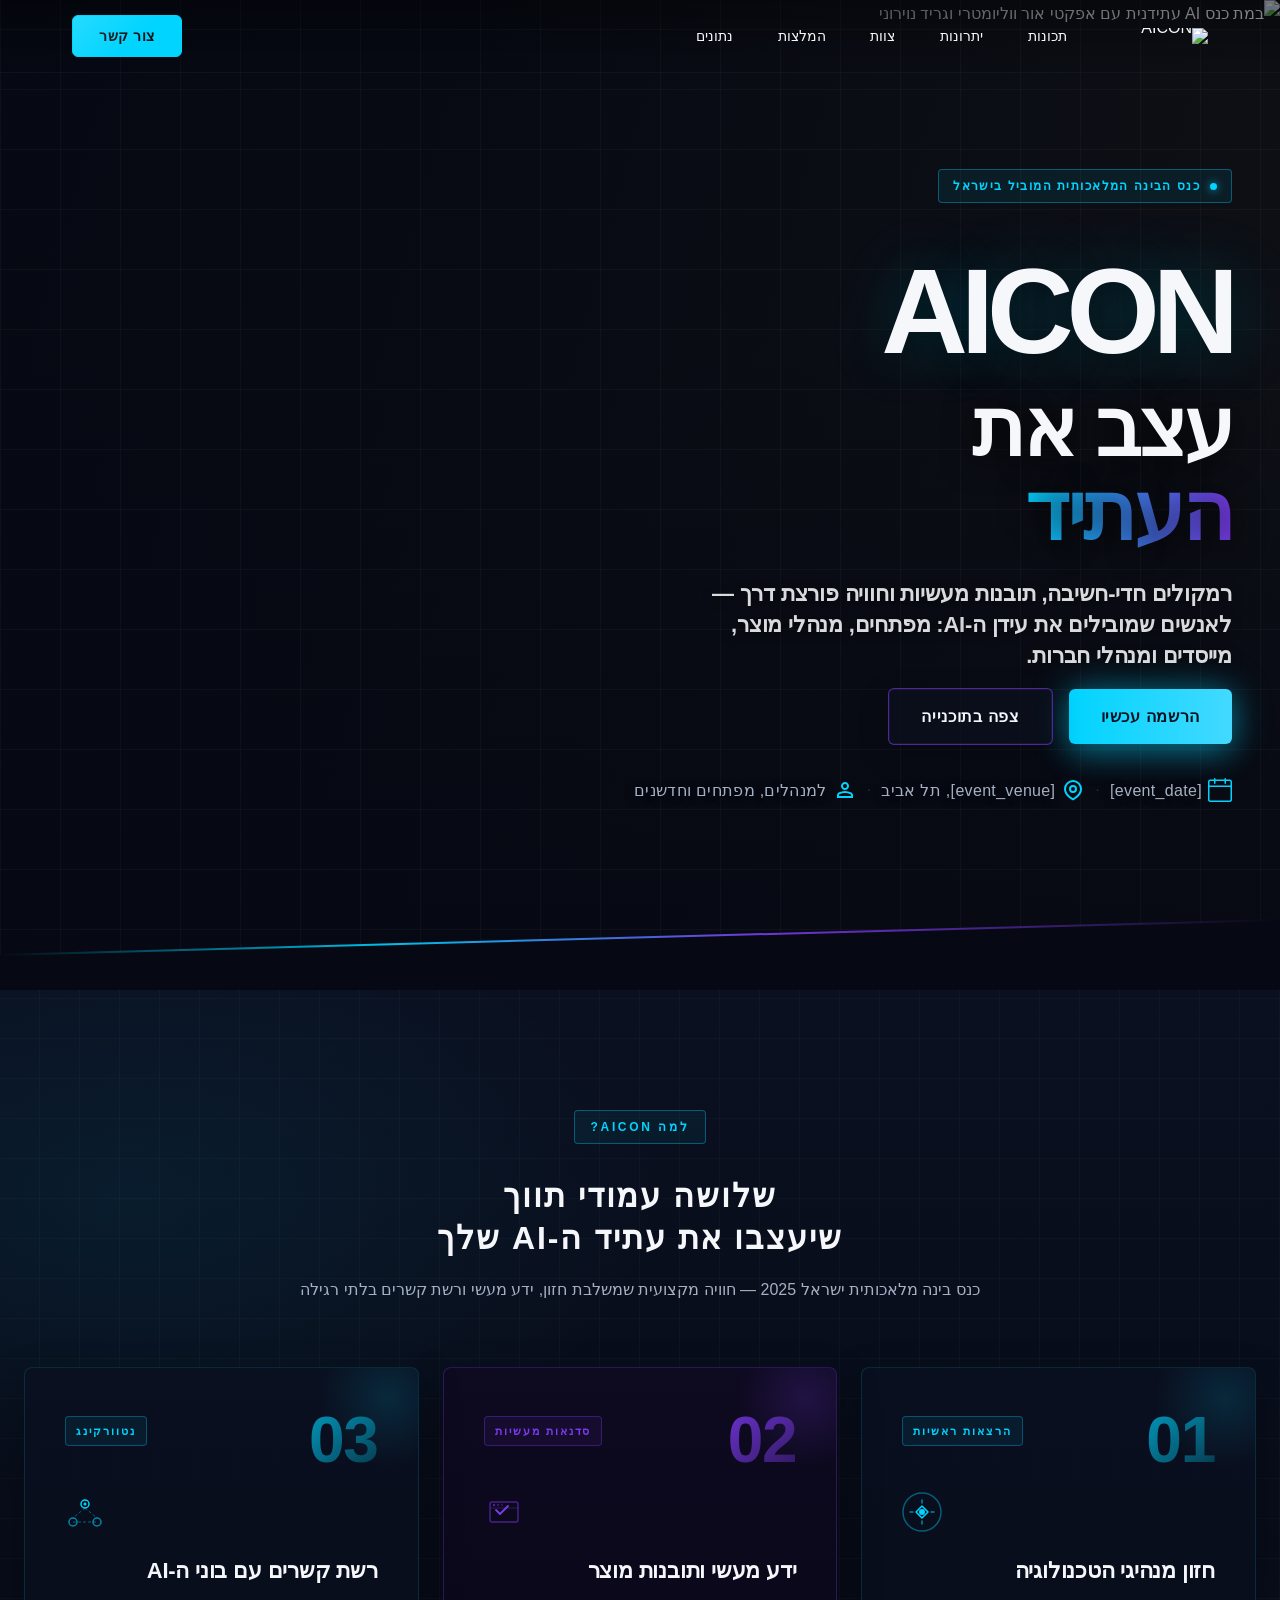
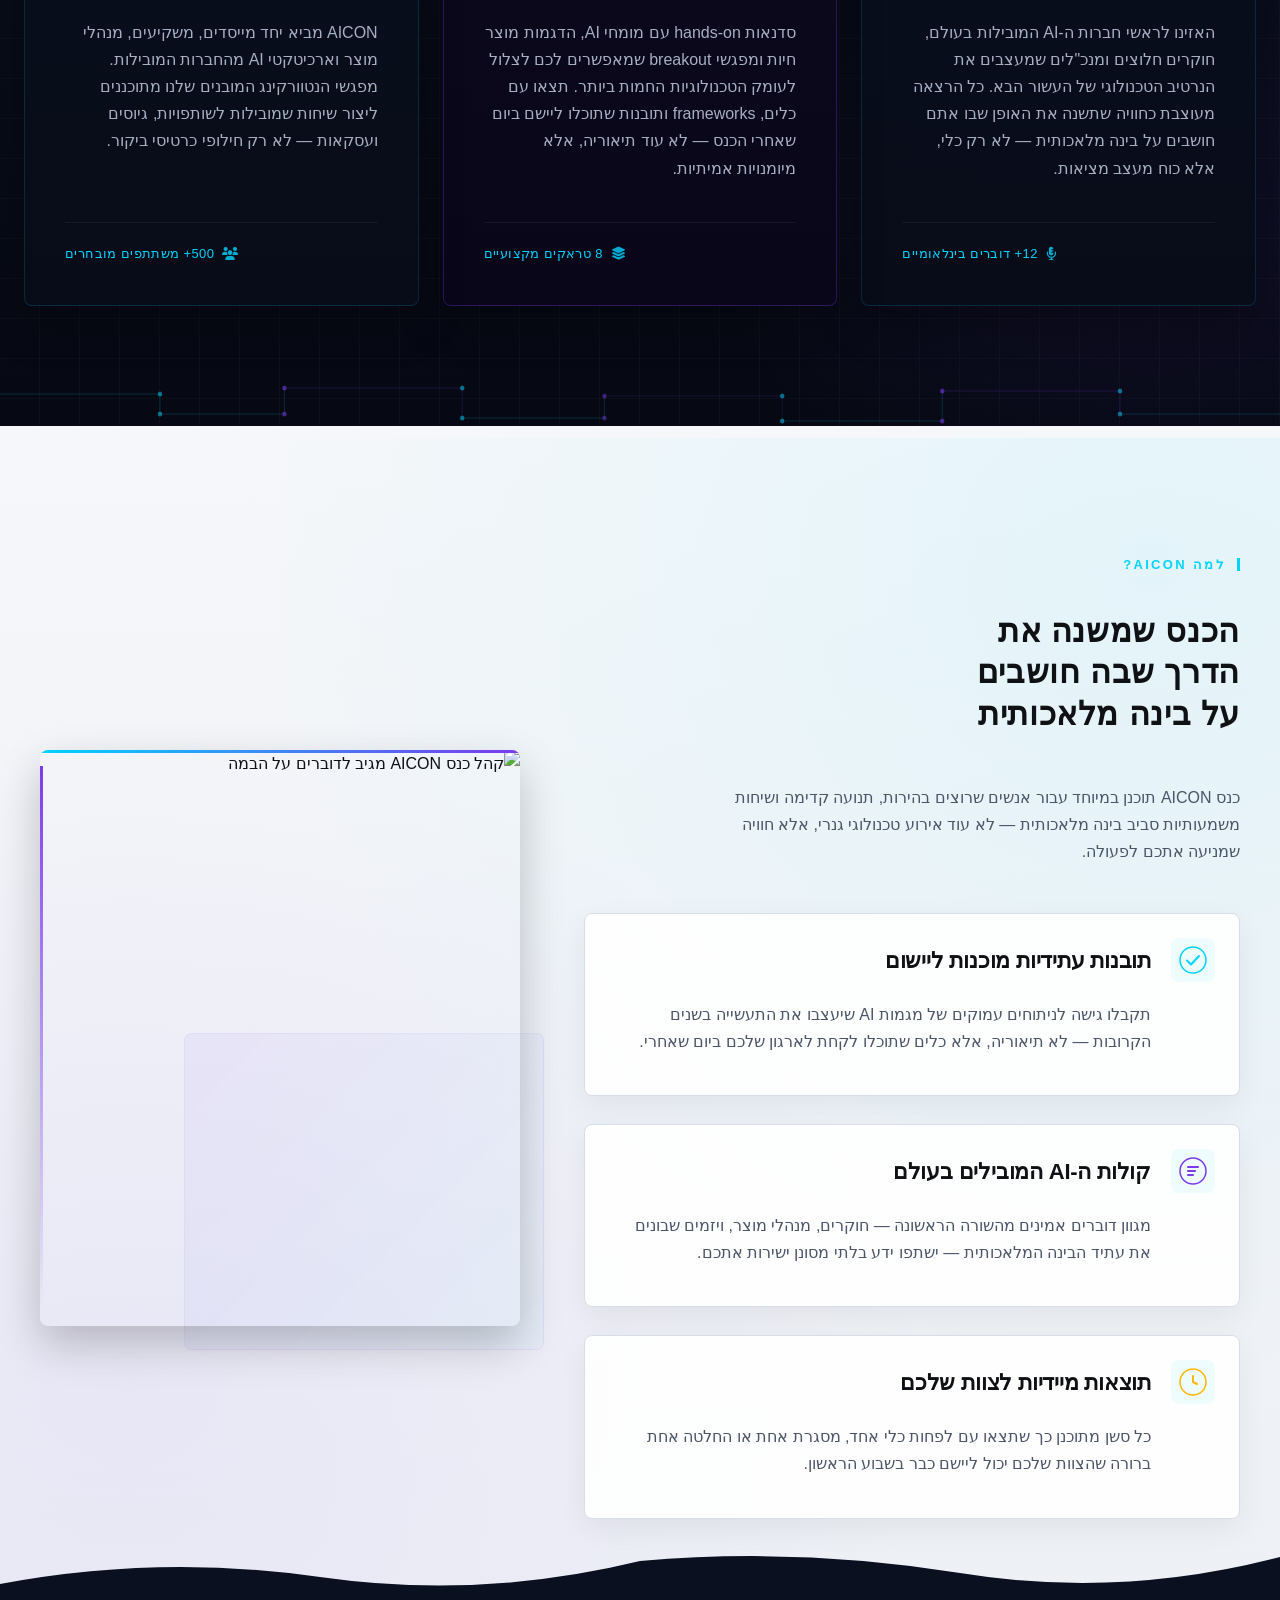
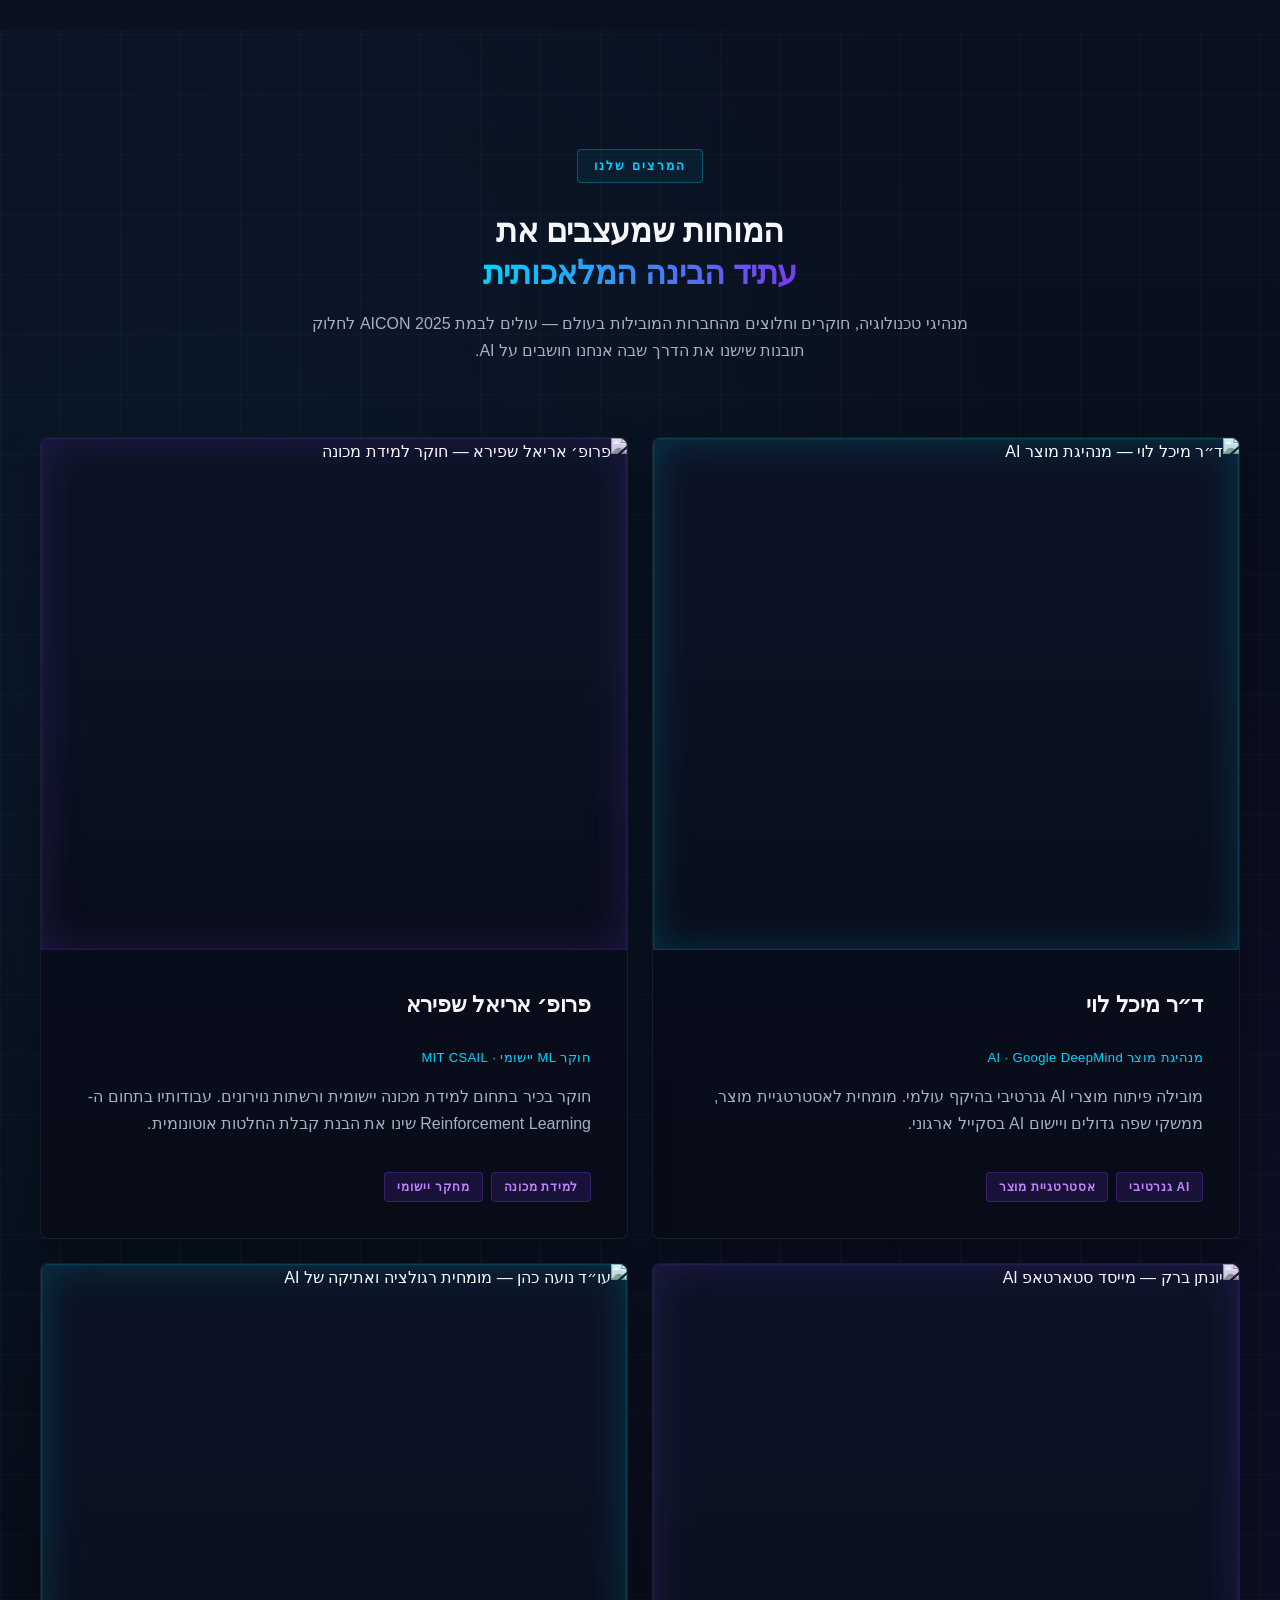
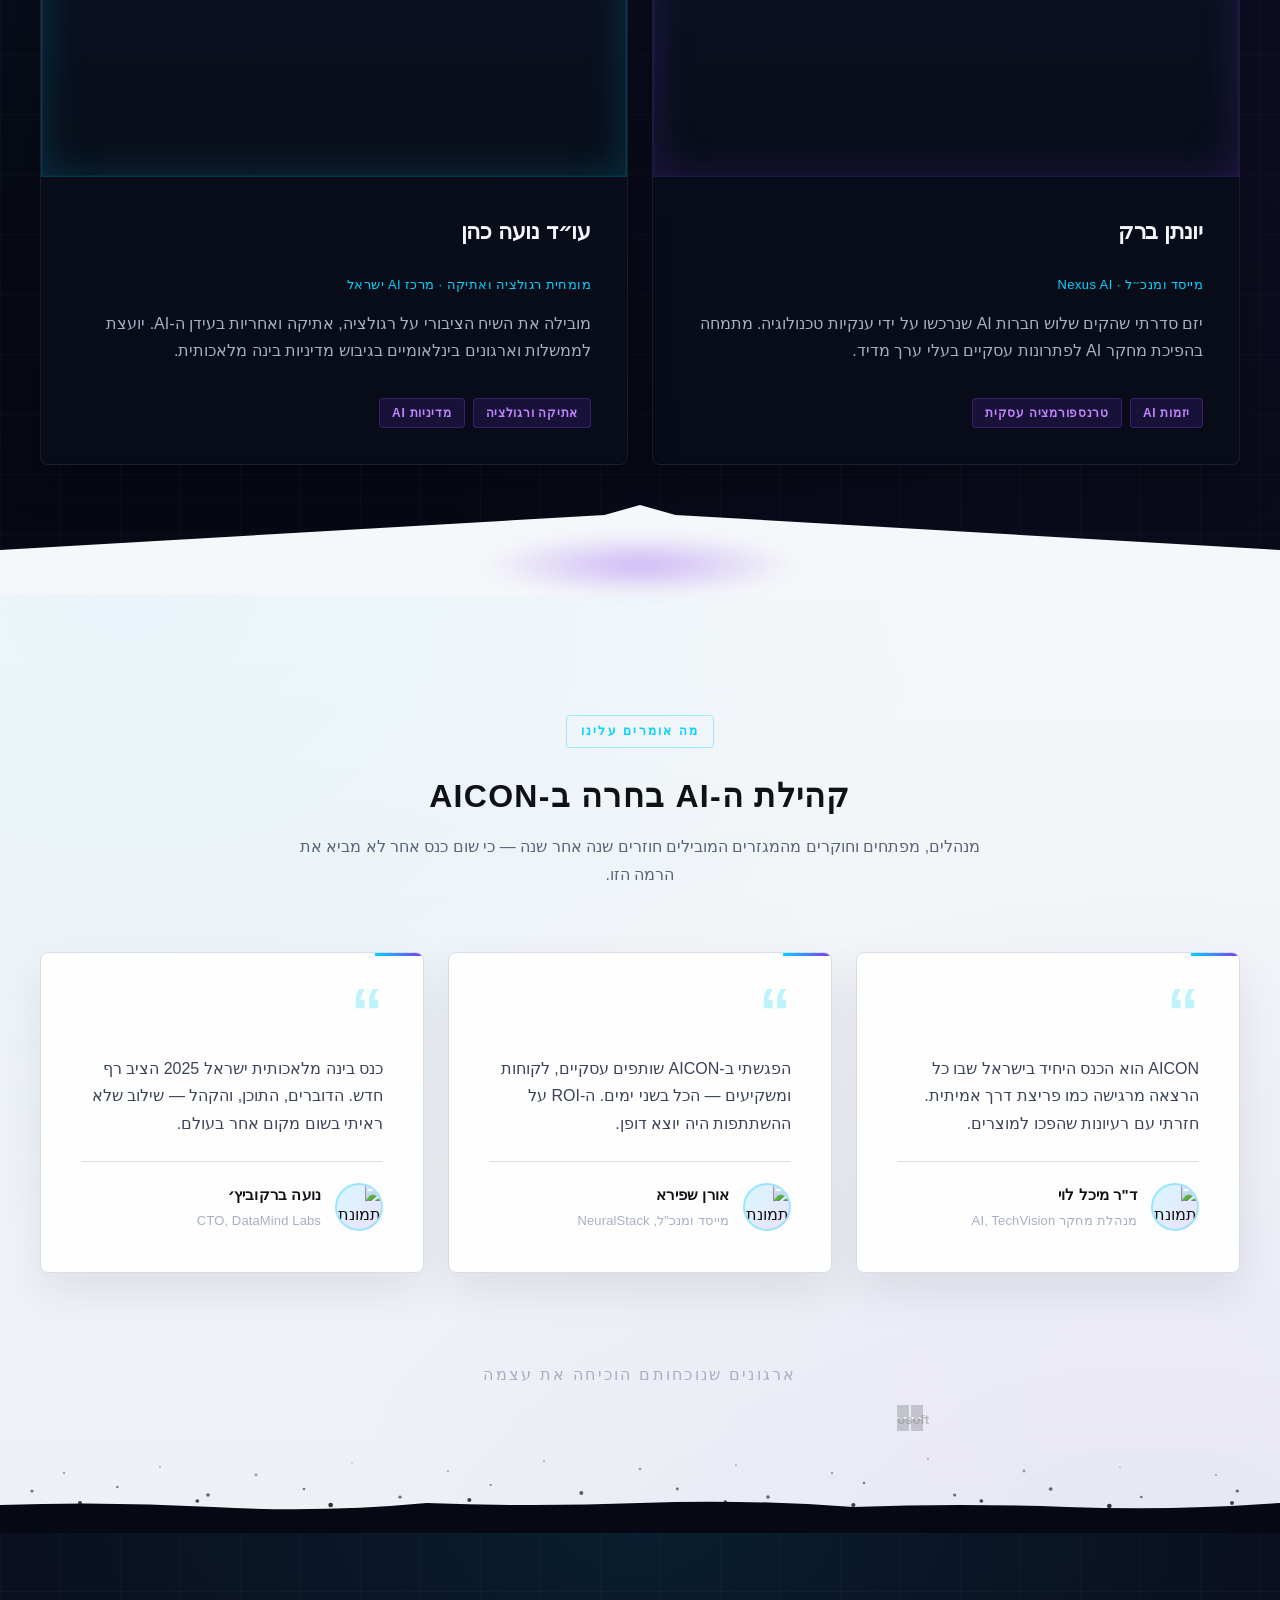
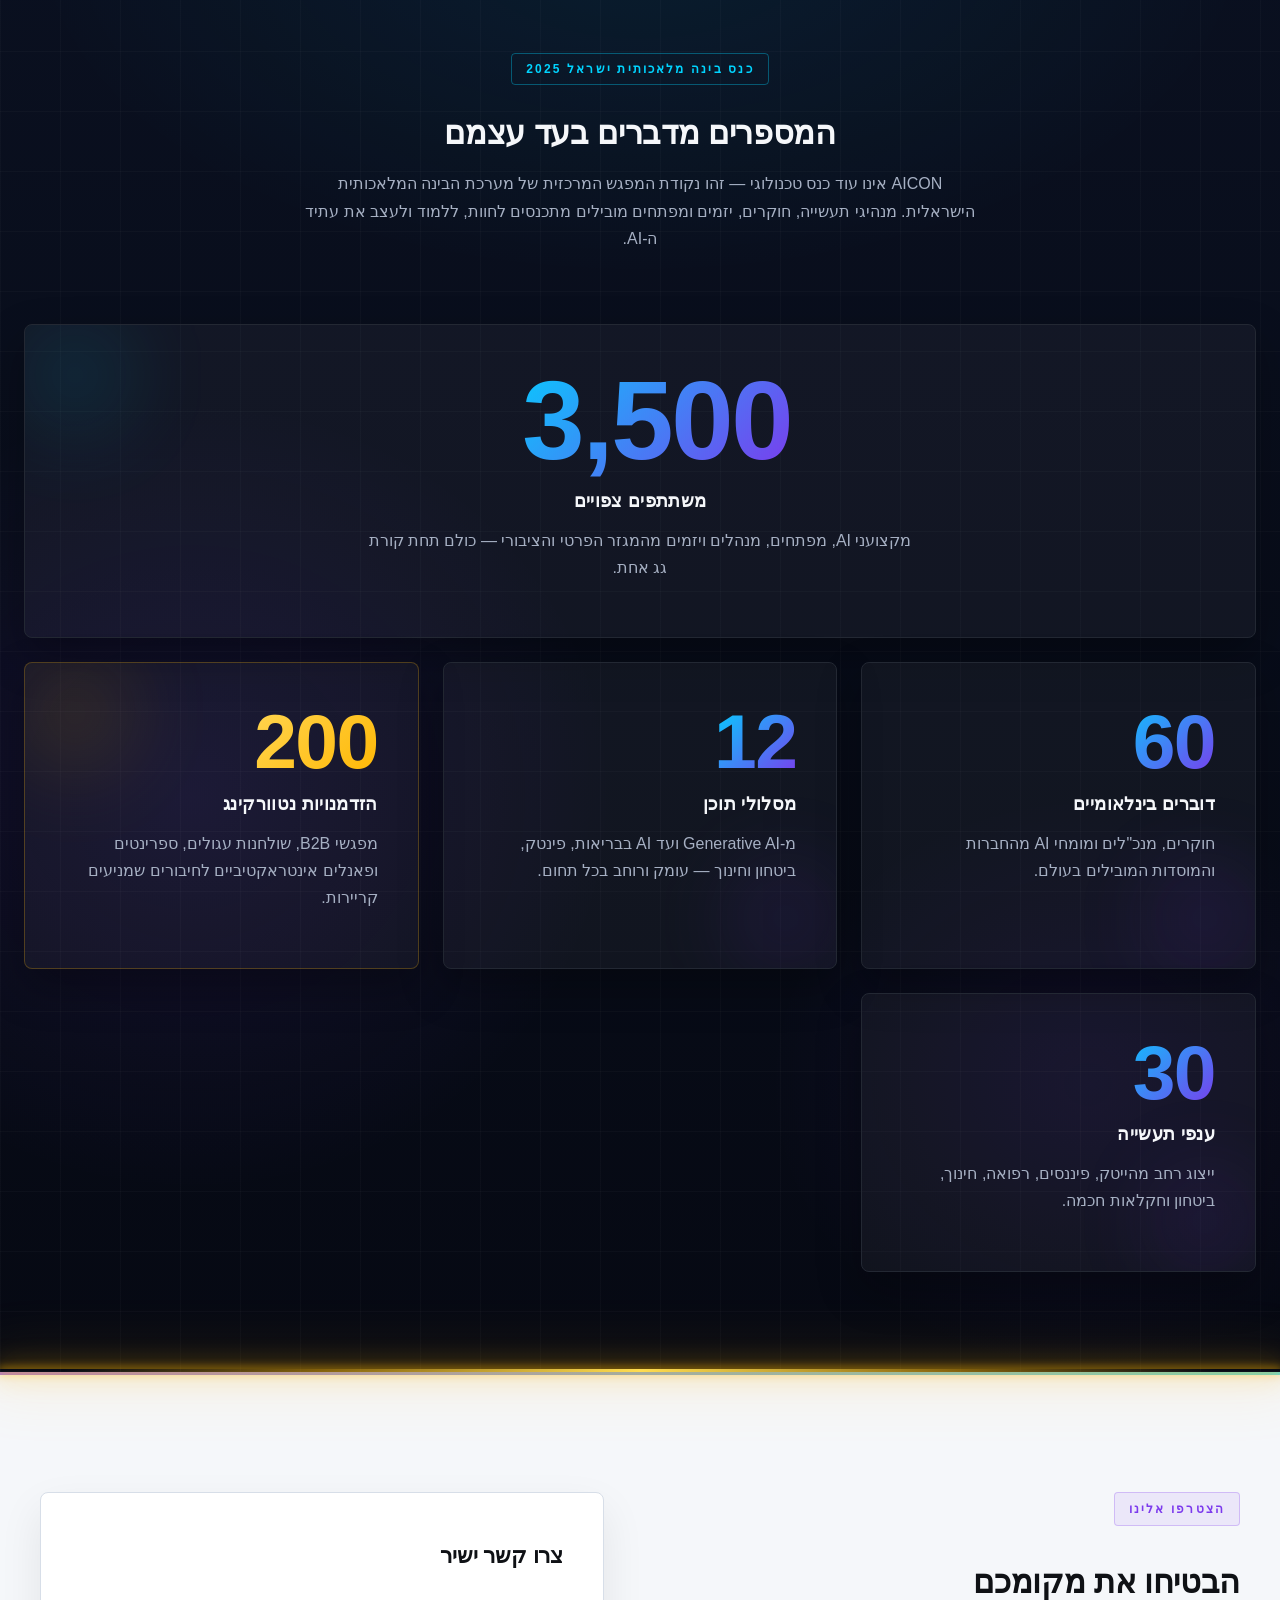
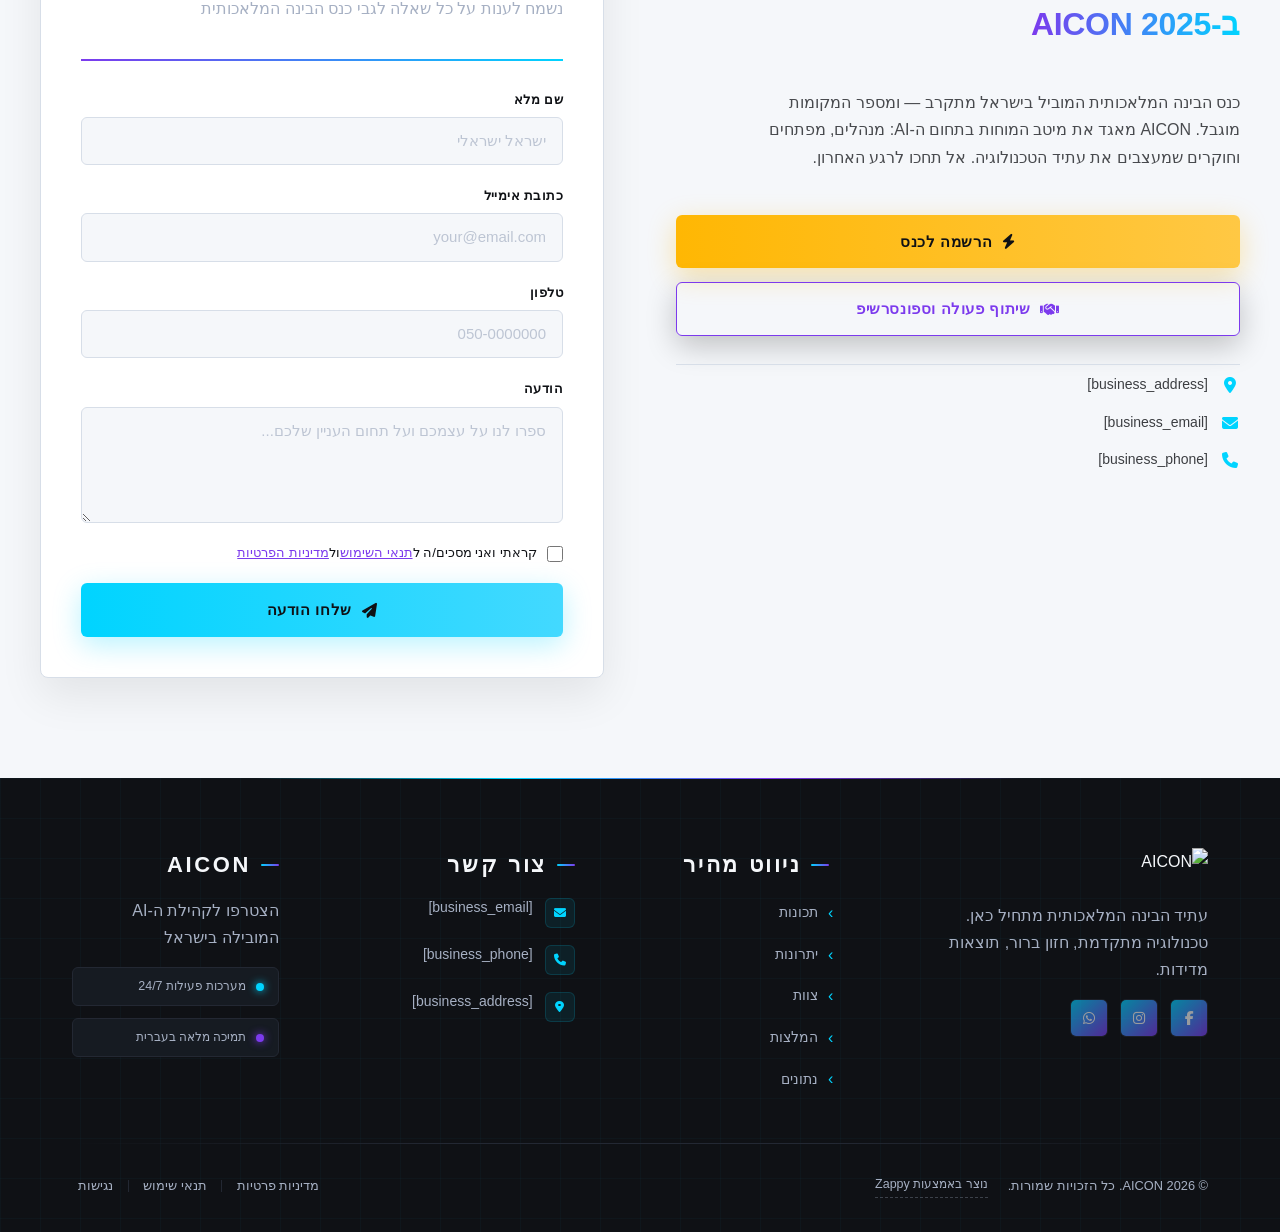
==== commit 1af06a2c: "Background sync: Progressive GitHub Sync" ====
--- a/public/index.html
+++ b/public/index.html
@@ -1 +1 @@
-<!doctype html><html dir="rtl" lang="he"><head><meta charset="UTF-8"><meta content="width=device-width,initial-scale=1" name="viewport"><meta content="index, follow" name="robots"><title>aicon 56 price — AICON</title><meta content="An AI-focused conference event requiring a landing page to attract and register attendees. The event centers around artificial intelligence topics and likely ta" name="description"><meta content="aicon 56 price, aicon 72 sl, AICON, כנס בינה מלאכותית ישראל 2025" name="keywords"><link href="/assets/favicon.ico" rel="icon" type="image/x-icon"><link href="/assets/favicon-16x16.png" rel="icon" type="image/png" sizes="16x16"><link href="/assets/favicon-32x32.png" rel="icon" type="image/png" sizes="32x32"><link href="/assets/favicon-48x48.png" rel="icon" type="image/png" sizes="48x48"><link href="/assets/favicon-192x192.png" rel="icon" type="image/png" sizes="192x192"><link href="/assets/favicon-512x512.png" rel="icon" type="image/png" sizes="512x512"><link href="/assets/apple-touch-icon.png" rel="apple-touch-icon"><script>!function(){"use strict";var t="83dea51d-1181-4727-a7a2-44a3e0474216",e="https://api.zappy5.com/api/analytics/track",a=18e5,n=2592e6,o=!0,i=!0,r=!0;var s=function(){var e="zappy_visitor_"+t,a=null;try{if(a=localStorage.getItem(e)){var o=JSON.parse(a),i=Date.now();if(i-o.created<n)return o.lastSeen=i,localStorage.setItem(e,JSON.stringify(o)),o.id}}catch(t){console.warn("Zappy Analytics: LocalStorage not available")}var r="zv_"+Date.now()+"_"+Math.random().toString(36).substr(2,9);try{localStorage.setItem(e,JSON.stringify({id:r,created:Date.now(),lastSeen:Date.now()}))}catch(t){}return r}(),c=function(){var e="zappy_session_"+t,n=null;try{if(n=sessionStorage.getItem(e)){var o=JSON.parse(n),i=Date.now();if(i-o.timestamp<a)return o.timestamp=i,sessionStorage.setItem(e,JSON.stringify(o)),o.id}}catch(t){console.warn("Zappy Analytics: SessionStorage not available")}var r="zs_"+Date.now()+"_"+Math.random().toString(36).substr(2,9);try{sessionStorage.setItem(e,JSON.stringify({id:r,timestamp:Date.now()}))}catch(t){}return r}();function l(a,n){n=n||{};var o={website_id:t,event_type:a,page_path:window.location.pathname,referrer:document.referrer||"direct",visitor_id:s,session_id:c,metadata:n};if(navigator.sendBeacon){var i=new Blob([JSON.stringify(o)],{type:"application/json"});navigator.sendBeacon(e,i)}else fetch(e,{method:"POST",headers:{"Content-Type":"application/json"},body:JSON.stringify(o),keepalive:!0}).catch(function(t){console.warn("Zappy Analytics: Failed to track event",t)})}o&&l("pageview",{title:document.title,url:window.location.href}),i&&document.addEventListener("click",function(t){var e=t.target;if("BUTTON"===e.tagName||e.closest("button")){var a="BUTTON"===e.tagName?e:e.closest("button");l("click",{element:"button",text:a.textContent.trim().substring(0,100),id:a.id||null,class:a.className||null})}else if("A"===e.tagName||e.closest("a")){var n="A"===e.tagName?e:e.closest("a");l("navigation",{element:"link",text:n.textContent.trim().substring(0,100),href:n.href,external:n.hostname!==window.location.hostname})}},!0),r&&document.addEventListener("submit",function(t){var e=t.target;l("form_submit",{form_id:e.id||null,form_name:e.name||null,form_action:e.action||null,form_method:e.method||"GET"})},!0);var d=Date.now();window.addEventListener("beforeunload",function(){l("page_unload",{time_on_page:Math.floor((Date.now()-d)/1e3),page_path:window.location.pathname})}),window.zappyAnalytics={track:l,getVisitorId:function(){return s},getSessionId:function(){return c}}}()</script><meta content="aicon 56 price — AICON" property="og:title"><meta content="An AI-focused conference event requiring a landing page to attract and register attendees. The event centers around artificial intelligence topics and likely ta" property="og:description"><meta content="website" property="og:type"><meta content="he_IL" property="og:locale"><meta content="summary_large_image" name="twitter:card"><meta content="aicon 56 price — AICON" name="twitter:title"><meta content="An AI-focused conference event requiring a landing page to attract and register attendees. The event centers around artificial intelligence topics and likely ta" name="twitter:description"><link href="https://cdnjs.cloudflare.com/ajax/libs/font-awesome/6.4.0/css/all.min.css" rel="stylesheet"><link href="/assets/favicon.ico" rel="icon" type="image/x-icon"><link href="/assets/favicon-16x16.png" rel="icon" type="image/png" sizes="16x16"><link href="/assets/favicon-32x32.png" rel="icon" type="image/png" sizes="32x32"><link href="/assets/favicon-48x48.png" rel="icon" type="image/png" sizes="48x48"><link href="/assets/favicon-192x192.png" rel="icon" type="image/png" sizes="192x192"><link href="/assets/favicon-512x512.png" rel="icon" type="image/png" sizes="512x512"><link href="/assets/apple-touch-icon.png" rel="apple-touch-icon"><link href="https://cdn.jsdelivr.net/npm/vanilla-cookieconsent@3/dist/cookieconsent.css" rel="stylesheet"><script src="https://cdn.jsdelivr.net/npm/vanilla-cookieconsent@3/dist/cookieconsent.umd.js"></script><script src="https://cdn.jsdelivr.net/gh/mickidum/acc_toolbar/acctoolbar/acctoolbar.min.js"></script><link href="/styles.css" rel="stylesheet"><style id="zappy-dropdown-submenu-styles">#navMenu li:has(.sub-menu),.nav-menu li:has(.sub-menu),.navbar li:has(.sub-menu),nav li:has(.sub-menu){position:relative}#navMenu .sub-menu,.nav-menu .sub-menu,.navbar .sub-menu,nav .sub-menu{display:block!important;position:absolute!important;top:100%;left:0;min-width:220px;background:#fff;border-radius:8px;box-shadow:0 8px 25px rgba(0,0,0,.15);padding:8px 0;opacity:0;visibility:hidden;transform:translateY(10px);transition:all .3s ease;z-index:1000;list-style:none;pointer-events:none}#navMenu li:hover>.sub-menu,.nav-menu li:hover>.sub-menu,.navbar li:hover>.sub-menu,nav li:hover>.sub-menu{opacity:1!important;visibility:visible!important;transform:translateY(0)!important;pointer-events:auto!important}.sub-menu li{list-style:none;margin:0;padding:0}.sub-menu a{display:block!important;padding:10px 16px!important;color:var(--text-dark,#333)!important;font-weight:500;text-decoration:none;white-space:nowrap;transition:background-color .2s}.sub-menu a:hover{background-color:#f5f5f5}[dir=rtl] .nav-menu .sub-menu,[dir=rtl] .navbar .sub-menu,[dir=rtl] nav .sub-menu,html[lang=ar] .nav-menu .sub-menu,html[lang=ar] .navbar .sub-menu,html[lang=ar] nav .sub-menu,html[lang=he] .nav-menu .sub-menu,html[lang=he] .navbar .sub-menu,html[lang=he] nav .sub-menu{left:auto!important;right:0!important}.sub-menu:empty,.sub-menu:not(:has(li)):not(:has(> a)),.sub-menu:not(:has(li:not(.zappy-hidden-menu-item))):not(:has(> a)){display:none!important;opacity:0!important;visibility:hidden!important;pointer-events:none!important}li:has(.menu-group-title):hover>.sub-menu{opacity:1!important;visibility:visible!important;transform:translateY(0)!important;pointer-events:auto!important}#navMenu>li>.menu-group-title,.nav-menu>li>.menu-group-title{display:inline-block;padding:.5rem 1rem;cursor:default;user-select:none}@media (max-width:768px){#navMenu .sub-menu,.nav-menu .sub-menu,.navbar .sub-menu,nav .sub-menu{position:static!important;transform:none!important;box-shadow:none!important;background:0 0!important;max-height:0;overflow:hidden;opacity:0;visibility:hidden;transition:max-height .3s ease,opacity .3s ease;padding:0!important;border-radius:0!important}.sub-menu.mobile-expanded{max-height:60vh!important;overflow-y:auto!important;opacity:1!important;visibility:visible!important;padding:8px 0 8px 16px!important}[dir=rtl] .sub-menu.mobile-expanded,html[lang=he] .sub-menu.mobile-expanded{padding:8px 16px 8px 0!important}#navMenu li:hover>.sub-menu,.nav-menu li:hover>.sub-menu,.navbar li:hover>.sub-menu,nav li:hover>.sub-menu{opacity:0;visibility:hidden;pointer-events:none}#navMenu li>.sub-menu.mobile-expanded,.nav-menu li>.sub-menu.mobile-expanded,.navbar li>.sub-menu.mobile-expanded,nav li>.sub-menu.mobile-expanded{opacity:1!important;visibility:visible!important;pointer-events:auto!important}#navMenu li:has(.sub-menu),.nav-menu li:has(.sub-menu),.navbar li:has(.sub-menu),nav li:has(.sub-menu){display:flex!important;flex-wrap:wrap!important;align-items:center!important;position:relative!important;min-height:44px!important}#navMenu li:has(.sub-menu)>a,.nav-menu li:has(.sub-menu)>a,.navbar li:has(.sub-menu)>a,nav li:has(.sub-menu)>a{flex:1!important;min-width:0!important}#navMenu li:has(.sub-menu)>.menu-group-title,.nav-menu li:has(.sub-menu)>.menu-group-title,.navbar li:has(.sub-menu)>.menu-group-title,nav li:has(.sub-menu)>.menu-group-title{flex:1!important;min-width:0!important;padding:0!important;line-height:inherit!important}#navMenu li:has(.sub-menu)>.sub-menu,.nav-menu li:has(.sub-menu)>.sub-menu,.navbar li:has(.sub-menu)>.sub-menu,nav li:has(.sub-menu)>.sub-menu{flex-basis:100%!important;width:100%!important}#navMenu li:has(.sub-menu)>a [class*=arrow],#navMenu li:has(.sub-menu)>a [class*=chevron],.nav-menu li:has(.sub-menu)>a .fa-angle-down,.nav-menu li:has(.sub-menu)>a .fa-chevron-down,.nav-menu li:has(.sub-menu)>a [class*=arrow],.nav-menu li:has(.sub-menu)>a [class*=chevron],nav li:has(.sub-menu)>a [class*=arrow],nav li:has(.sub-menu)>a [class*=chevron]{display:none!important;visibility:hidden!important}.mobile-submenu-toggle{display:flex!important;align-items:center!important;justify-content:center!important;width:44px!important;height:auto!important;background:0 0!important;border:none!important;cursor:pointer!important;color:var(--text-dark)!important;position:static!important;flex-shrink:0!important;align-self:stretch!important;z-index:2!important;padding:0!important;margin:0!important}.mobile-submenu-toggle::after{content:''!important;width:0!important;height:0!important;border-left:6px solid transparent!important;border-right:6px solid transparent!important;border-top:7px solid currentColor!important;transition:transform .3s ease!important}.mobile-submenu-toggle.expanded::after{transform:rotate(180deg)!important}.sub-menu a{padding:10px 0!important;display:block!important;color:var(--text-dark)!important}.navbar .sub-menu li a,.zappy-products-dropdown .sub-menu a,nav.navbar .sub-menu li a{color:var(--text-dark)!important}}@media (min-width:769px){.mobile-submenu-toggle{display:none!important}}</style><style id="mobile-lang-menu-deployed-css">@media (max-width:768px){.lang-switcher,.nav-container .lang-switcher,.nav-cta-container .lang-switcher,.nav-ecommerce-icons .lang-switcher,.nav-icons-left .lang-switcher,.navbar .lang-switcher,.navbar .nav-cta-container .lang-switcher{display:none!important}.mobile-lang-menu{width:100%;border-top:1px solid rgba(128,128,128,.2);padding:8px 0 0 0;margin-top:8px}.mobile-lang-toggle{display:flex!important;align-items:center;justify-content:space-between;width:100%;padding:12px 16px;background:0 0;border:none;cursor:pointer;font-size:15px;color:inherit;font-family:inherit}.mobile-lang-toggle::after{content:'';display:inline-block;width:8px;height:8px;border-right:2px solid currentColor;border-bottom:2px solid currentColor;transform:rotate(45deg);transition:transform .3s ease;margin-left:8px}.mobile-lang-toggle.expanded::after{transform:rotate(-135deg)}.mobile-lang-options{max-height:0;overflow:hidden;transition:max-height .3s ease}.mobile-lang-options.expanded{max-height:300px}.mobile-lang-option{display:flex!important;align-items:center;gap:10px;padding:10px 24px;text-decoration:none;color:inherit;font-size:14px;font-family:inherit}.mobile-lang-option:hover{background:rgba(128,128,128,.1)}.mobile-lang-option.active{font-weight:600;opacity:.7;pointer-events:none}.mobile-lang-option img{width:20px;height:20px;border-radius:50%}}@media (min-width:769px){.mobile-lang-menu{display:none!important}}</style><style id="zappy-widget-visibility">#mic-access-tool-box,#mic-access-tool-general-button,#mic-init-access-tool #mic-access-tool-box,#mic-init-access-tool #mic-access-tool-general-button,#mic-init-access-tool .mic-access-tool-general-button,._access-icon,._access-menu,.mic-access-tool-box,.mic-access-tool-general-button,div[id*=mic-access-tool-box]{display:none!important;visibility:hidden!important;opacity:0!important;pointer-events:none!important}</style></head><body><nav class="navbar" dir="rtl"><button class="mobile-toggle" aria-label="Menu" id="mobileToggle"><svg viewBox="0 0 24 24" height="24" width="24" fill="none" class="hamburger-icon"><path d="M3 12h18M3 6h18M3 18h18" stroke="currentColor" stroke-width="2" stroke-linecap="round"></path></svg><svg viewBox="0 0 24 24" height="24" width="24" fill="none" class="close-icon" style="display:none"><path d="M18 6L6 18M6 6l12 12" stroke="currentColor" stroke-width="2" stroke-linecap="round"></path></svg></button><button class="phone-header-btn" aria-label="Call" data-phone="[business_phone]"><svg viewBox="0 0 24 24" height="20" width="20" fill="currentColor"><path d="M22 16.92v3a2 2 0 0 1-2.18 2 19.79 19.79 0 0 1-8.63-3.07 19.5 19.5 0 0 1-6-6 19.79 19.79 0 0 1-3.07-8.67A2 2 0 0 1 4.11 2h3a2 2 0 0 1 2 1.72 12.84 12.84 0 0 0 .7 2.81 2 2 0 0 1-.45 2.11L8.09 9.91a16 16 0 0 0 6 6l1.27-1.27a2 2 0 0 1 2.11-.45 12.84 12.84 0 0 0 2.81.7A2 2 0 0 1 22 16.92z"></path></svg></button><div class="nav-container"><div class="nav-right-group"><div class="nav-brand"><a href="/" class="logo-link"><img alt="AICON" src="/assets/business-logo.webp" class="logo"></a></div><ul class="nav-menu" id="navMenu"><li><a href="#features">תכונות</a></li><li><a href="#benefits">יתרונות</a></li><li><a href="#team">צוות</a></li><li><a href="#testimonials">המלצות</a></li><li><a href="#stats">נתונים</a></li></ul></div><div class="nav-cta-container"><a href="#contact" class="nav-cta-btn">צור קשר</a></div></div></nav><script>window.addEventListener("load",function(){const e=document.querySelector(".navbar, nav, header");if(!e)return void console.log("[Navbar] Navbar element not found");let t=document.getElementById("mobileToggle")||document.querySelector(".mobile-toggle")||document.querySelector(".hamburger")||document.querySelector(".hamburger-menu")||document.querySelector(".menu-toggle")||document.querySelector(".burger-menu")||document.querySelector('[aria-label="Menu"]')||document.querySelector('[aria-label="תפריט"]');const o=document.querySelector(".phone-header-btn"),n=window.getComputedStyle(e);let r=n.backgroundColor;if(console.log("[Navbar] Initial navbar background:",r),"transparent"===r||"rgba(0, 0, 0, 0)"===r||r.startsWith("rgba")&&r.includes(", 0)")){const e=n.backgroundImage;if(e&&"none"!==e)console.log("[Navbar] Navbar has background image/gradient, using dark text"),r="rgb(240, 240, 240)";else{const e=window.getComputedStyle(document.body).backgroundColor;console.log("[Navbar] Navbar transparent, using body background:",e),r=e}}const i=r.match(/\d+/g);if(i&&i.length>=3){const e=(.299*parseInt(i[0])+.587*parseInt(i[1])+.114*parseInt(i[2]))/255;console.log("[Navbar] Mobile button colors preserved from Claude CSS (luminance:",e.toFixed(2)+")");const n=document.createElement("style");n.id="zappy-mobile-nav-fix";document.documentElement.lang;document.documentElement.dir,n.textContent='\n        /* Hide mobile buttons on desktop, show only on mobile */\n        @media (min-width: 769px) {\n          .mobile-toggle,\n          .phone-header-btn {\n            display: none !important;\n          }\n        }\n        \n        /* Show and position mobile buttons correctly on mobile */\n        @media (max-width: 768px) {\n          .mobile-toggle,\n          .phone-header-btn {\n            position: absolute !important;\n            top: 50% !important;\n            transform: translateY(-50%) !important;\n            z-index: 1001 !important;\n            display: flex !important;\n            align-items: center !important;\n            justify-content: center !important;\n            width: 36px !important;\n            height: 36px !important;\n            border-radius: 50% !important;\n            border: none !important;\n            cursor: pointer !important;\n            padding: 6px !important;\n            background: none !important;\n            color: var(--nav-text, var(--text-dark)) !important;\n          }\n          \n          /* LTR positioning (default): hamburger LEFT, phone RIGHT */\n          html:not([dir="rtl"]):not([lang="he"]):not([lang="ar"]) .mobile-toggle,\n          html[dir="ltr"] .mobile-toggle {\n            left: 12px !important;\n            right: auto !important;\n          }\n          html:not([dir="rtl"]):not([lang="he"]):not([lang="ar"]) .phone-header-btn,\n          html[dir="ltr"] .phone-header-btn {\n            right: 12px !important;\n            left: auto !important;\n          }\n          \n          /* RTL positioning: hamburger RIGHT, phone LEFT */\n          html[dir="rtl"] .mobile-toggle,\n          html[lang="he"] .mobile-toggle,\n          html[lang="ar"] .mobile-toggle {\n            right: 12px !important;\n            left: auto !important;\n          }\n          html[dir="rtl"] .phone-header-btn,\n          html[lang="he"] .phone-header-btn,\n          html[lang="ar"] .phone-header-btn {\n            left: 12px !important;\n            right: auto !important;\n          }\n          \n          /* CRITICAL: Ensure nav-container has min-height on mobile */\n          /* All children are positioned absolutely/fixed on mobile, so height:auto collapses to 0 */\n          .nav-container {\n            min-height: 70px !important;\n            position: relative !important;\n          }\n          \n          /* Ensure SVG icons are properly sized and inherit color */\n          .mobile-toggle svg,\n          .phone-header-btn svg {\n            width: 24px !important;\n            height: 24px !important;\n            /* Don\'t force display - let JavaScript control hamburger/close toggle */\n          }\n          \n          /* Reset nav-cta-container on mobile - remove desktop box-shadow/padding */\n          /* that creates a visible ghost box when CTA button is hidden */\n          .nav-cta-container {\n            box-shadow: none !important;\n            padding: 0 !important;\n          }\n          \n          /* Hide nav-cta-container entirely on mobile when there\'s no lang-switcher */\n          /* (only the CTA button is inside, and it\'s hidden on mobile) */\n          .nav-cta-container:not(:has(.lang-switcher)) {\n            display: none !important;\n          }\n          \n          /* CRITICAL: Prevent hero image fade gradient from bleeding over headline text */\n          /* The .image-fade-gradient has bottom: -30px (extends below parent) */\n          /* On mobile stacked layout, this overlaps the h1 text below the image */\n          .hero-image-column {\n            overflow: hidden !important;\n          }\n          .image-fade-gradient {\n            bottom: 0 !important;\n          }\n          \n          /* Hide desktop language switcher on mobile - hamburger menu handles it */\n          /* High specificity to override stored CSS */\n          .lang-switcher,\n          .nav-cta-container .lang-switcher,\n          .nav-container .lang-switcher,\n          .navbar .lang-switcher,\n          .navbar .nav-cta-container .lang-switcher {\n            display: none !important;\n          }\n        }\n      ';const r=document.getElementById("zappy-mobile-nav-fix");r&&r.remove(),document.head.appendChild(n),console.log("[Navbar] Critical CSS injected for mobile nav positioning");const l=window.innerWidth<=768;if(t){const e=t.querySelector(".hamburger-icon"),o=t.querySelector(".close-icon");e&&(e.style.setProperty("width","24px","important"),e.style.setProperty("height","24px","important"),e.style.setProperty("display","block","important")),o&&(o.style.setProperty("width","24px","important"),o.style.setProperty("height","24px","important"),o.style.setProperty("display","none","important")),l?(t.style.setProperty("position","absolute","important"),t.style.setProperty("top","50%","important"),t.style.setProperty("transform","translateY(-50%)","important"),t.style.setProperty("z-index","1001","important"),t.style.removeProperty("left"),t.style.removeProperty("right"),console.log("[Navbar] Mobile toggle positioning applied (mobile viewport)")):(t.style.removeProperty("position"),t.style.removeProperty("top"),t.style.removeProperty("transform"),t.style.removeProperty("z-index"),t.style.removeProperty("left"),t.style.removeProperty("right"),console.log("[Navbar] Desktop viewport - cleared mobile toggle inline positioning"))}if(o){const e=o.querySelector("svg");e&&(e.style.width="24px",e.style.height="24px",e.setAttribute("width","24"),e.setAttribute("height","24")),l?(o.style.setProperty("position","absolute","important"),o.style.setProperty("top","50%","important"),o.style.setProperty("transform","translateY(-50%)","important"),o.style.setProperty("z-index","1001","important"),o.style.removeProperty("left"),o.style.removeProperty("right"),console.log("[Navbar] Phone button positioning applied (mobile viewport)")):(o.style.removeProperty("position"),o.style.removeProperty("top"),o.style.removeProperty("transform"),o.style.removeProperty("z-index"),o.style.removeProperty("left"),o.style.removeProperty("right"),console.log("[Navbar] Desktop viewport - cleared phone button inline positioning"))}}else console.log("[Navbar] Could not parse background color:",r);t=document.getElementById("mobileToggle")||document.querySelector(".mobile-toggle")||document.querySelector(".hamburger")||document.querySelector(".hamburger-menu")||document.querySelector(".menu-toggle")||document.querySelector(".burger-menu")||document.querySelector('[aria-label="Menu"]')||document.querySelector('[aria-label="תפריט"]');const l=document.getElementById("navMenu")||document.querySelector(".nav-menu")||document.querySelector(".nav-links")||document.querySelector("nav ul:not(.submenu)");if(!t||!l)return void console.log("[Navbar] Mobile toggle or menu not found:",{toggle:!!t,menu:!!l});l.id||(l.id="navMenu"),console.log("[Navbar] Initializing mobile menu...");const a=t.cloneNode(!0);t.parentNode.replaceChild(a,t),a.addEventListener("click",function(e){e.preventDefault(),e.stopPropagation();const t=this.querySelector(".hamburger-icon"),o=this.querySelector(".close-icon");l.classList.contains("active")?(l.classList.remove("active"),t&&t.style.setProperty("display","block","important"),o&&o.style.setProperty("display","none","important"),document.body.style.overflow="",console.log("[Navbar] Menu closed")):(l.classList.add("active"),t&&t.style.setProperty("display","none","important"),o&&o.style.setProperty("display","block","important"),document.body.style.overflow="hidden",console.log("[Navbar] Menu opened"))}),l.querySelectorAll("a").forEach(function(e){e.addEventListener("click",function(){if("#"===this.getAttribute("href"))return;const e=a.querySelector(".hamburger-icon"),t=a.querySelector(".close-icon");l.classList.remove("active"),e&&e.style.setProperty("display","block","important"),t&&t.style.setProperty("display","none","important"),document.body.style.overflow="",console.log("[Navbar] Menu closed (link clicked)")})});var s=l.querySelectorAll(".dropdown-toggle");s.forEach(function(e){e.addEventListener("click",function(e){e.preventDefault(),e.stopPropagation();var t=this.closest(".nav-dropdown");t&&(t.parentNode.querySelectorAll(".nav-dropdown.open").forEach(function(e){e!==t&&e.classList.remove("open")}),t.classList.toggle("open"),console.log("[Navbar] Dropdown toggled:",t.classList.contains("open")?"open":"closed"))})}),document.addEventListener("click",function(e){e.target.closest(".nav-dropdown")||document.querySelectorAll(".nav-dropdown.open").forEach(function(e){e.classList.remove("open")})}),console.log("[Navbar] Dropdown handlers initialized for "+s.length+" dropdowns"),o&&o.addEventListener("click",function(){const e=document.querySelectorAll('a[href^="tel:"]'),t=e.length>0?e[0].getAttribute("href").replace("tel:",""):"[business_phone]";window.location.href="tel:"+t,console.log("[Navbar] Phone button clicked")}),console.log("[Navbar] Mobile menu initialized successfully");const p=function(){const e=document.querySelector(".whatsapp-float");e&&(window.innerWidth>=769?(e.style.setProperty("display","none","important"),e.style.setProperty("visibility","hidden","important"),e.style.setProperty("opacity","0","important"),e.style.setProperty("pointer-events","none","important"),console.log("[WhatsApp] Button hidden on desktop")):(e.style.removeProperty("display"),e.style.removeProperty("visibility"),e.style.removeProperty("opacity"),e.style.removeProperty("pointer-events"),console.log("[WhatsApp] Button visible on mobile")))};let c;p(),window.addEventListener("resize",function(){clearTimeout(c),c=setTimeout(p,100)})})</script><main><section class="index-hero-section" data-layout-spec="בית-hero" dir="rtl" id="zappy-section-0" data-hero-type="fullscreen-scrim"><div class="index-hero-bg"><img alt="במת כנס AI עתידנית עם אפקטי אור ווליומטרי וגריד נוירוני" src="/assets/site-index-hero-image-1.webp" data-context="Dramatic futuristic AI conference stage with volumetric cyan and purple light beams cutting through darkness, neural network grid patterns projected on massive screens, holographic data visualizations floating in the air, a vast auditorium filled with glowing screens, deep dark atmosphere with high contrast zones of electric blue and violet light, cinematic wide angle, photorealistic, ultra high detail, no people visible, architectural grandeur of a high-stakes technology summit" data-placeholder="index-hero-image-1" height="1080" width="1920" data-element-id="img-1775672192588-dm5p7kvdj" data-element-type="image" data-hero-background="true" data-hero-bg="true"></div><div class="index-hero-scrim" aria-hidden="true"></div><div class="index-hero-texture" aria-hidden="true"></div><div class="index-hero-container"><div class="index-hero-content"><div class="index-hero-badge"><span class="index-hero-badge-dot" aria-hidden="true"></span><span>כנס הבינה המלאכותית המוביל בישראל</span></div><h1 class="index-hero-h1"><span class="index-hero-h1-line1">AICON</span><span class="index-hero-h1-line2">עצב את<br><span class="index-hero-h1-gradient">העתיד</span></span></h1><h3 class="index-hero-h3">רמקולים חדי-חשיבה, תובנות מעשיות וחוויה פורצת דרך — לאנשים שמובילים את עידן ה-AI: מפתחים, מנהלי מוצר, מייסדים ומנהלי חברות.</h3><div class="index-hero-ctas"><a href="#register" class="index-hero-btn-primary" data-element-id="btn-1775672192585-dtufnt3mi" data-element-type="button" data-native-element="true">הרשמה עכשיו</a><a href="#program" class="index-hero-btn-secondary" data-element-id="btn-1775672192585-eeo78n89c" data-element-type="button" data-native-element="true">צפה בתוכנייה</a></div><p class="index-hero-meta"><span class="index-hero-meta-item"><svg viewBox="0 0 16 16" xmlns="http://www.w3.org/2000/svg" data-element-type="icon" data-icon-type="iconify" height="24" width="24" aria-hidden="true" class="iconify iconify--formkit" data-element-id="native-icon-1775672293896-f8maxp9e6" data-icon="formkit:date" data-iconify="formkit:date" data-size-adjusted="true" role="img" style="width:24px !important;height:24px !important;display:inline-block;vertical-align:-0.125em;color:rgb(0, 212, 255)"><path d="M14.5 16h-13C.67 16 0 15.33 0 14.5v-12C0 1.67.67 1 1.5 1h13c.83 0 1.5.67 1.5 1.5v12c0 .83-.67 1.5-1.5 1.5M1.5 2c-.28 0-.5.22-.5.5v12c0 .28.22.5.5.5h13c.28 0 .5-.22.5-.5v-12c0-.28-.22-.5-.5-.5z" fill="currentColor"></path><path d="M4.5 4c-.28 0-.5-.22-.5-.5v-3c0-.28.22-.5.5-.5s.5.22.5.5v3c0 .28-.22.5-.5.5m7 0c-.28 0-.5-.22-.5-.5v-3c0-.28.22-.5.5-.5s.5.22.5.5v3c0 .28-.22.5-.5.5m4 2H.5C.22 6 0 5.78 0 5.5S.22 5 .5 5h15c.28 0 .5.22.5.5s-.22.5-.5.5" fill="currentColor"></path></svg>[event_date]</span><span class="index-hero-meta-divider" aria-hidden="true">·</span><span class="index-hero-meta-item"><svg viewBox="0 0 24 24" xmlns="http://www.w3.org/2000/svg" data-element-type="icon" data-icon-type="iconify" height="24" width="24" aria-hidden="true" class="iconify iconify--mingcute" data-element-id="native-icon-1775672264495-n9t4e7o6t" data-icon="mingcute:location-line" data-iconify="mingcute:location-line" data-size-adjusted="true" role="img" style="width:24px;height:24px;display:inline-block;vertical-align:-0.125em;color:rgb(0, 212, 255)"><g fill="none" fill-rule="evenodd"><path d="m12.593 23.258l-.011.002l-.071.035l-.02.004l-.014-.004l-.071-.035q-.016-.005-.024.005l-.004.01l-.017.428l.005.02l.01.013l.104.074l.015.004l.012-.004l.104-.074l.012-.016l.004-.017l-.017-.427q-.004-.016-.017-.018m.265-.113l-.013.002l-.185.093l-.01.01l-.003.011l.018.43l.005.012l.008.007l.201.093q.019.005.029-.008l.004-.014l-.034-.614q-.005-.018-.02-.022m-.715.002a.02.02 0 0 0-.027.006l-.006.014l-.034.614q.001.018.017.024l.015-.002l.201-.093l.01-.008l.004-.011l.017-.43l-.003-.012l-.01-.01z"></path><path d="M12 2a9 9 0 0 1 9 9c0 3.074-1.676 5.59-3.442 7.395a20.4 20.4 0 0 1-2.876 2.416l-.426.29l-.2.133l-.377.24l-.336.205l-.416.242a1.87 1.87 0 0 1-1.854 0l-.416-.242l-.52-.32l-.192-.125l-.41-.273a20.6 20.6 0 0 1-3.093-2.566C4.676 16.589 3 14.074 3 11a9 9 0 0 1 9-9m0 2a7 7 0 0 0-7 7c0 2.322 1.272 4.36 2.871 5.996a18 18 0 0 0 2.222 1.91l.458.326q.222.155.427.288l.39.25l.343.209l.289.169l.455-.269l.367-.23q.293-.186.627-.417l.458-.326a18 18 0 0 0 2.222-1.91C17.728 15.361 19 13.322 19 11a7 7 0 0 0-7-7m0 3a4 4 0 1 1 0 8a4 4 0 0 1 0-8m0 2a2 2 0 1 0 0 4a2 2 0 0 0 0-4" fill="currentColor"></path></g></svg>[event_venue], תל אביב</span><span class="index-hero-meta-divider" aria-hidden="true">·</span><span class="index-hero-meta-item"><i class="fa-users fa-regular" aria-hidden="true" style="cursor:pointer"></i>למנהלים, מפתחים וחדשנים</span></p></div></div><div class="index-hero-divider-wrapper"><svg viewBox="0 0 1440 90" xmlns="http://www.w3.org/2000/svg" data-no-icon-edit="true" aria-hidden="true" preserveAspectRatio="none"><defs><linearGradient id="heroGlowLine" x1="0%" x2="100%" y1="0%" y2="0%"><stop offset="0%" stop-color="#00D4FF" stop-opacity="0"></stop><stop offset="30%" stop-color="#00D4FF" stop-opacity="0.9"></stop><stop offset="60%" stop-color="#7C3AED" stop-opacity="0.9"></stop><stop offset="100%" stop-color="#7C3AED" stop-opacity="0"></stop></linearGradient></defs><path d="M0,90 L0,55 L1440,20 L1440,90 Z" fill="#060913"></path><line stroke="url(#heroGlowLine)" stroke-width="2" x1="0" x2="1440" y1="55" y2="20"></line></svg></div></section><section class="index-features-section" data-layout-spec="בית-features" dir="rtl" id="features"><div class="index-features-section__grid-texture" aria-hidden="true"></div><div class="index-features-section__container"><div class="index-features-section__intro"><span class="index-features-section__eyebrow">למה AICON?</span><h2 class="index-features-section__heading">שלושה עמודי תווך<br>שיעצבו את עתיד ה-AI שלך</h2><p class="index-features-section__subheading">כנס בינה מלאכותית ישראל 2025 — חוויה מקצועית שמשלבת חזון, ידע מעשי ורשת קשרים בלתי רגילה</p></div><div class="index-features-section__grid"><article class="index-features-section__card"><div class="index-features-section__card-glow index-features-section__card-glow--cyan" aria-hidden="true"></div><div class="index-features-section__card-inner"><div class="index-features-section__card-header"><span class="index-features-section__numeral">01</span><div class="index-features-section__card-badge">הרצאות ראשיות</div></div><div class="index-features-section__card-icon" aria-hidden="true"><svg viewBox="0 0 40 40" xmlns="http://www.w3.org/2000/svg" data-element-type="icon" data-icon-type="svg" height="40" width="40" fill="none"><circle cx="20" cy="20" r="19" opacity="0.4" stroke="var(--primary)" stroke-width="1.5"></circle><path d="M14 20 L20 14 L26 20 L20 26 Z" stroke="var(--primary)" stroke-width="1.5" stroke-linejoin="round" fill="none"></path><circle cx="20" cy="20" r="3" fill="var(--primary)"></circle><path d="M20 8 L20 11 M20 29 L20 32 M8 20 L11 20 M29 20 L32 20" stroke="var(--primary)" stroke-width="1.5" stroke-linecap="round" opacity="0.6"></path></svg></div><h3 class="index-features-section__card-title">חזון מנהיגי הטכנולוגיה</h3><p class="index-features-section__card-text">האזינו לראשי חברות ה-AI המובילות בעולם, חוקרים חלוצים ומנכ"לים שמעצבים את הנרטיב הטכנולוגי של העשור הבא. כל הרצאה מעוצבת כחוויה שתשנה את האופן שבו אתם חושבים על בינה מלאכותית — לא רק כלי, אלא כוח מעצב מציאות.</p><div class="index-features-section__card-meta"><span class="index-features-section__meta-item"><i class="fas fa-microphone-alt" aria-hidden="true"></i>12+ דוברים בינלאומיים</span></div></div></article><article class="index-features-section__card index-features-section__card--featured"><div class="index-features-section__card-glow index-features-section__card-glow--purple" aria-hidden="true"></div><div class="index-features-section__card-inner"><div class="index-features-section__card-header"><span class="index-features-section__numeral index-features-section__numeral--accent">02</span><div class="index-features-section__card-badge index-features-section__card-badge--accent">סדנאות מעשיות</div></div><div class="index-features-section__card-icon" aria-hidden="true"><svg viewBox="0 0 40 40" xmlns="http://www.w3.org/2000/svg" data-element-type="icon" data-icon-type="svg" height="40" width="40" fill="none"><rect fill="none" height="20" opacity="0.5" width="28" x="6" y="10" rx="2" stroke="var(--secondary)" stroke-width="1.5"></rect><path d="M12 18 L16 22 L24 14" stroke="var(--secondary)" stroke-width="1.8" stroke-linecap="round" stroke-linejoin="round"></path><path d="M6 16 L34 16" stroke="var(--secondary)" stroke-width="1" opacity="0.3"></path><circle cx="10" cy="13" r="1.2" fill="var(--secondary)" opacity="0.6"></circle><circle cx="14" cy="13" r="1.2" fill="var(--secondary)" opacity="0.4"></circle><circle cx="18" cy="13" r="1.2" fill="var(--secondary)" opacity="0.25"></circle></svg></div><h3 class="index-features-section__card-title">ידע מעשי ותובנות מוצר</h3><p class="index-features-section__card-text">סדנאות hands-on עם מומחי AI, הדגמות מוצר חיות ומפגשי breakout שמאפשרים לכם לצלול לעומק הטכנולוגיות החמות ביותר. תצאו עם כלים, frameworks ותובנות שתוכלו ליישם ביום שאחרי הכנס — לא עוד תיאוריה, אלא מיומנויות אמיתיות.</p><div class="index-features-section__card-meta"><span class="index-features-section__meta-item"><i class="fas fa-layer-group" aria-hidden="true"></i>8 טראקים מקצועיים</span></div></div></article><article class="index-features-section__card"><div class="index-features-section__card-glow index-features-section__card-glow--cyan" aria-hidden="true"></div><div class="index-features-section__card-inner"><div class="index-features-section__card-header"><span class="index-features-section__numeral">03</span><div class="index-features-section__card-badge">נטוורקינג</div></div><div class="index-features-section__card-icon" aria-hidden="true"><svg viewBox="0 0 40 40" xmlns="http://www.w3.org/2000/svg" data-element-type="icon" data-icon-type="svg" height="40" width="40" fill="none"><circle cx="20" cy="12" r="4" fill="none" stroke="var(--primary)" stroke-width="1.5"></circle><circle cx="8" cy="30" r="4" fill="none" opacity="0.6" stroke="var(--primary)" stroke-width="1.5"></circle><circle cx="32" cy="30" r="4" fill="none" opacity="0.6" stroke="var(--primary)" stroke-width="1.5"></circle><path d="M20 16 L8 26 M20 16 L32 26 M8 30 L32 30" stroke="var(--primary)" stroke-width="1" opacity="0.4" stroke-dasharray="3 2"></path><circle cx="20" cy="12" r="1.5" fill="var(--primary)"></circle></svg></div><h3 class="index-features-section__card-title">רשת קשרים עם בוני ה-AI</h3><p class="index-features-section__card-text">AICON מביא יחד מייסדים, משקיעים, מנהלי מוצר וארכיטקטי AI מהחברות המובילות. מפגשי הנטוורקינג המובנים שלנו מתוכננים ליצור שיחות שמובילות לשותפויות, גיוסים ועסקאות — לא רק חילופי כרטיסי ביקור.</p><div class="index-features-section__card-meta"><span class="index-features-section__meta-item"><i class="fas fa-users" aria-hidden="true"></i>500+ משתתפים מובחרים</span></div></div></article></div></div><div class="index-features-section__divider-wrapper"><svg viewBox="0 0 1440 72" xmlns="http://www.w3.org/2000/svg" data-no-icon-edit="true" aria-hidden="true" preserveAspectRatio="none"><line stroke="rgba(0,212,255,0.18)" stroke-width="1" x1="0" x2="180" y1="28" y2="28"></line><line stroke="rgba(0,212,255,0.18)" stroke-width="1" x1="180" x2="180" y1="28" y2="48"></line><line stroke="rgba(0,212,255,0.18)" stroke-width="1" x1="180" x2="320" y1="48" y2="48"></line><line stroke="rgba(0,212,255,0.18)" stroke-width="1" x1="320" x2="320" y1="48" y2="22"></line><line stroke="rgba(124,58,237,0.2)" stroke-width="1" x1="320" x2="520" y1="22" y2="22"></line><line stroke="rgba(124,58,237,0.2)" stroke-width="1" x1="520" x2="520" y1="22" y2="52"></line><line stroke="rgba(0,212,255,0.18)" stroke-width="1" x1="520" x2="680" y1="52" y2="52"></line><line stroke="rgba(0,212,255,0.18)" stroke-width="1" x1="680" x2="680" y1="52" y2="30"></line><line stroke="rgba(124,58,237,0.15)" stroke-width="1" x1="680" x2="880" y1="30" y2="30"></line><line stroke="rgba(124,58,237,0.15)" stroke-width="1" x1="880" x2="880" y1="30" y2="55"></line><line stroke="rgba(0,212,255,0.18)" stroke-width="1" x1="880" x2="1060" y1="55" y2="55"></line><line stroke="rgba(0,212,255,0.18)" stroke-width="1" x1="1060" x2="1060" y1="55" y2="25"></line><line stroke="rgba(124,58,237,0.2)" stroke-width="1" x1="1060" x2="1260" y1="25" y2="25"></line><line stroke="rgba(124,58,237,0.2)" stroke-width="1" x1="1260" x2="1260" y1="25" y2="48"></line><line stroke="rgba(0,212,255,0.18)" stroke-width="1" x1="1260" x2="1440" y1="48" y2="48"></line><circle cx="180" cy="28" r="2.5" fill="rgba(0,212,255,0.5)"></circle><circle cx="180" cy="48" r="2.5" fill="rgba(0,212,255,0.5)"></circle><circle cx="320" cy="48" r="2.5" fill="rgba(124,58,237,0.55)"></circle><circle cx="320" cy="22" r="2.5" fill="rgba(124,58,237,0.55)"></circle><circle cx="520" cy="22" r="2.5" fill="rgba(0,212,255,0.5)"></circle><circle cx="520" cy="52" r="2.5" fill="rgba(0,212,255,0.5)"></circle><circle cx="680" cy="52" r="2.5" fill="rgba(124,58,237,0.45)"></circle><circle cx="680" cy="30" r="2.5" fill="rgba(124,58,237,0.45)"></circle><circle cx="880" cy="30" r="2.5" fill="rgba(0,212,255,0.5)"></circle><circle cx="880" cy="55" r="2.5" fill="rgba(0,212,255,0.5)"></circle><circle cx="1060" cy="55" r="2.5" fill="rgba(124,58,237,0.55)"></circle><circle cx="1060" cy="25" r="2.5" fill="rgba(124,58,237,0.55)"></circle><circle cx="1260" cy="25" r="2.5" fill="rgba(0,212,255,0.5)"></circle><circle cx="1260" cy="48" r="2.5" fill="rgba(0,212,255,0.5)"></circle><path d="M0,72 L0,60 L1440,60 L1440,72 Z" fill="var(--bg-light)"></path></svg></div></section><section class="index-benefits-section" data-layout-spec="בית-benefits" dir="rtl" id="benefits"><div class="index-benefits-container"><div class="index-benefits-grid"><div class="index-benefits-content"><span class="index-benefits-eyebrow">למה AICON?</span><h2 class="index-benefits-heading">הכנס שמשנה את<br>הדרך שבה חושבים<br>על בינה מלאכותית</h2><p class="index-benefits-intro">כנס AICON תוכנן במיוחד עבור אנשים שרוצים בהירות, תנועה קדימה ושיחות משמעותיות סביב בינה מלאכותית — לא עוד אירוע טכנולוגי גנרי, אלא חוויה שמניעה אתכם לפעולה.</p><div class="index-benefits-list"><div class="index-benefits-item"><div class="index-benefits-item-icon"><svg viewBox="0 0 28 28" xmlns="http://www.w3.org/2000/svg" data-element-type="icon" data-icon-type="svg" height="28" width="28" fill="none" aria-hidden="true"><circle cx="14" cy="14" r="13" stroke="var(--primary)" stroke-width="1.5"></circle><path d="M8 14.5L12 18.5L20 10" stroke="var(--primary)" stroke-width="2" stroke-linecap="round" stroke-linejoin="round"></path></svg></div><div class="index-benefits-item-content"><h3 class="index-benefits-item-title">תובנות עתידיות מוכנות ליישום</h3><p class="index-benefits-item-text">תקבלו גישה לניתוחים עמוקים של מגמות AI שיעצבו את התעשייה בשנים הקרובות — לא תיאוריה, אלא כלים שתוכלו לקחת לארגון שלכם ביום שאחרי.</p></div></div><div class="index-benefits-item"><div class="index-benefits-item-icon"><svg viewBox="0 0 28 28" xmlns="http://www.w3.org/2000/svg" data-element-type="icon" data-icon-type="svg" height="28" width="28" fill="none" aria-hidden="true"><circle cx="14" cy="14" r="13" stroke="var(--secondary)" stroke-width="1.5"></circle><path d="M9 10h10M9 14h7M9 18h5" stroke="var(--secondary)" stroke-width="2" stroke-linecap="round"></path></svg></div><div class="index-benefits-item-content"><h3 class="index-benefits-item-title">קולות ה-AI המובילים בעולם</h3><p class="index-benefits-item-text">מגוון דוברים אמינים מהשורה הראשונה — חוקרים, מנהלי מוצר, ויזמים שבונים את עתיד הבינה המלאכותית — ישתפו ידע בלתי מסונן ישירות אתכם.</p></div></div><div class="index-benefits-item"><div class="index-benefits-item-icon"><svg viewBox="0 0 28 28" xmlns="http://www.w3.org/2000/svg" data-element-type="icon" data-icon-type="svg" height="28" width="28" fill="none" aria-hidden="true"><circle cx="14" cy="14" r="13" stroke="var(--accent)" stroke-width="1.5"></circle><path d="M14 8v6l4 2" stroke="var(--accent)" stroke-width="2" stroke-linecap="round" stroke-linejoin="round"></path></svg></div><div class="index-benefits-item-content"><h3 class="index-benefits-item-title">תוצאות מיידיות לצוות שלכם</h3><p class="index-benefits-item-text">כל סשן מתוכנן כך שתצאו עם לפחות כלי אחד, מסגרת אחת או החלטה אחת ברורה שהצוות שלכם יכול ליישם כבר בשבוע הראשון.</p></div></div></div></div><div class="index-benefits-visual"><div class="index-benefits-image-wrapper"><img alt="קהל כנס AICON מגיב לדוברים על הבמה" src="/assets/site-index-benefits-image-1.webp" data-context="Premium documentary-style editorial photo of an AI conference audience fully engaged — rows of professionals watching a dramatic stage presentation with large screens displaying neural network visualizations and glowing data graphs. Cinematic lighting with deep blues and electric cyan highlights. Shot from behind-slightly-above to capture the scale of the crowd and the energy of the moment. High-contrast, sharp focus, magazine-quality composition." data-placeholder="index-benefits-image-1" height="720" width="600" class="index-benefits-img"><div class="index-benefits-img-accent-top"></div><div class="index-benefits-img-accent-side"></div></div><div class="index-benefits-backplate"></div></div></div></div><div class="index-benefits-divider-wrapper"><svg viewBox="0 0 1440 90" xmlns="http://www.w3.org/2000/svg" data-no-icon-edit="true" aria-hidden="true" preserveAspectRatio="none"><path d="M0,90 L0,45 Q180,15 360,38 T720,22 Q900,8 1080,34 T1440,18 L1440,90 Z" fill="#0A1020"></path></svg></div></section><section class="index-team-section" data-layout-spec="בית-team" dir="rtl" id="team"><div class="index-team-texture" aria-hidden="true"></div><div class="index-team-container"><div class="index-team-intro"><span class="index-team-label">המרצים שלנו</span><h2 class="index-team-heading">המוחות שמעצבים את<br><span class="index-team-heading-accent">עתיד הבינה המלאכותית</span></h2><p class="index-team-subtext">מנהיגי טכנולוגיה, חוקרים וחלוצים מהחברות המובילות בעולם — עולים לבמת AICON 2025 לחלוק תובנות שישנו את הדרך שבה אנחנו חושבים על AI.</p></div><div class="index-team-grid"><article class="index-team-card"><div class="index-team-card-portrait"><div class="index-team-portrait-glow index-team-glow-cyan" aria-hidden="true"></div><img alt="ד״ר מיכל לוי — מנהיגת מוצר AI" src="/assets/site-index-team-image-1.webp" data-context="Professional monochrome portrait of a senior AI product leader, female, confident expression, dark background with subtle cyan edge glow, high-caliber tech conference speaker aesthetic, cinematic lighting, futuristic feel" data-placeholder="index-team-image-1" height="420" width="400"><div class="index-team-portrait-overlay" aria-hidden="true"></div></div><div class="index-team-card-body"><h3 class="index-team-speaker-name">ד״ר מיכל לוי</h3><span class="index-team-speaker-tag">מנהיגת מוצר AI · Google DeepMind</span><p class="index-team-speaker-bio">מובילה פיתוח מוצרי AI גנרטיבי בהיקף עולמי. מומחית לאסטרטגיית מוצר, ממשקי שפה גדולים ויישום AI בסקייל ארגוני.</p><div class="index-team-speaker-topics"><span class="index-team-topic-chip">AI גנרטיבי</span><span class="index-team-topic-chip">אסטרטגיית מוצר</span></div></div></article><article class="index-team-card"><div class="index-team-card-portrait"><div class="index-team-portrait-glow index-team-glow-purple" aria-hidden="true"></div><img alt="פרופ׳ אריאל שפירא — חוקר למידת מכונה" src="/assets/site-index-team-image-2.webp" data-context="Professional monochrome portrait of a male AI researcher, academic yet modern look, dark background with subtle purple edge glow, high-caliber tech conference speaker, cinematic lighting, futuristic atmosphere" data-placeholder="index-team-image-2" height="420" width="400"><div class="index-team-portrait-overlay" aria-hidden="true"></div></div><div class="index-team-card-body"><h3 class="index-team-speaker-name">פרופ׳ אריאל שפירא</h3><span class="index-team-speaker-tag">חוקר ML יישומי · MIT CSAIL</span><p class="index-team-speaker-bio">חוקר בכיר בתחום למידת מכונה יישומית ורשתות נוירונים. עבודותיו בתחום ה-Reinforcement Learning שינו את הבנת קבלת החלטות אוטונומית.</p><div class="index-team-speaker-topics"><span class="index-team-topic-chip">למידת מכונה</span><span class="index-team-topic-chip">מחקר יישומי</span></div></div></article><article class="index-team-card"><div class="index-team-card-portrait"><div class="index-team-portrait-glow index-team-glow-purple" aria-hidden="true"></div><img alt="יונתן ברק — מייסד סטארטאפ AI" src="/assets/site-index-team-image-3.webp" data-context="Professional monochrome portrait of a male tech entrepreneur and AI startup founder, sharp modern look, dark background with subtle purple edge glow, high-caliber conference speaker, cinematic lighting, premium tech event" data-placeholder="index-team-image-3" height="420" width="400"><div class="index-team-portrait-overlay" aria-hidden="true"></div></div><div class="index-team-card-body"><h3 class="index-team-speaker-name">יונתן ברק</h3><span class="index-team-speaker-tag">מייסד ומנכ״ל · Nexus AI</span><p class="index-team-speaker-bio">יזם סדרתי שהקים שלוש חברות AI שנרכשו על ידי ענקיות טכנולוגיה. מתמחה בהפיכת מחקר AI לפתרונות עסקיים בעלי ערך מדיד.</p><div class="index-team-speaker-topics"><span class="index-team-topic-chip">יזמות AI</span><span class="index-team-topic-chip">טרנספורמציה עסקית</span></div></div></article><article class="index-team-card"><div class="index-team-card-portrait"><div class="index-team-portrait-glow index-team-glow-cyan" aria-hidden="true"></div><img alt="עו״ד נועה כהן — מומחית רגולציה ואתיקה של AI" src="/assets/site-index-team-image-4.webp" data-context="Professional monochrome portrait of a female AI ethics and policy expert, authoritative and thoughtful expression, dark background with subtle cyan edge glow, high-caliber conference speaker, cinematic lighting, futuristic premium event" data-placeholder="index-team-image-4" height="420" width="400"><div class="index-team-portrait-overlay" aria-hidden="true"></div></div><div class="index-team-card-body"><h3 class="index-team-speaker-name">עו״ד נועה כהן</h3><span class="index-team-speaker-tag">מומחית רגולציה ואתיקה · מרכז AI ישראל</span><p class="index-team-speaker-bio">מובילה את השיח הציבורי על רגולציה, אתיקה ואחריות בעידן ה-AI. יועצת לממשלות וארגונים בינלאומיים בגיבוש מדיניות בינה מלאכותית.</p><div class="index-team-speaker-topics"><span class="index-team-topic-chip">אתיקה ורגולציה</span><span class="index-team-topic-chip">מדיניות AI</span></div></div></article></div></div><div class="index-team-divider-wrapper"><div class="index-team-divider-glow" aria-hidden="true"></div><svg viewBox="0 0 1440 90" xmlns="http://www.w3.org/2000/svg" data-no-icon-edit="true" aria-hidden="true" preserveAspectRatio="none"><path d="M0,90 L0,45 L680,10 L720,0 L760,10 L1440,45 L1440,90 Z" fill="var(--bg-light)"></path></svg></div></section><section class="index-testimonials-section" data-layout-spec="בית-testimonials" dir="rtl" id="testimonials"><div class="index-testimonials-container"><div class="index-testimonials-header"><span class="index-testimonials-eyebrow">מה אומרים עלינו</span><h2 class="index-testimonials-title">קהילת ה-AI בחרה ב-AICON</h2><p class="index-testimonials-subtitle">מנהלים, מפתחים וחוקרים מהמגזרים המובילים חוזרים שנה אחר שנה — כי שום כנס אחר לא מביא את הרמה הזו.</p></div><div class="index-testimonials-grid"><article class="index-testimonial-card"><div class="index-testimonial-quote-mark" aria-hidden="true">“</div><blockquote class="index-testimonial-quote">AICON הוא הכנס היחיד בישראל שבו כל הרצאה מרגישה כמו פריצת דרך אמיתית. חזרתי עם רעיונות שהפכו למוצרים.</blockquote><footer class="index-testimonial-footer"><div class="index-testimonial-avatar"><img alt="תמונת פרופיל" src="/assets/site-testimonial-avatar-1.webp" data-context="Professional headshot of a tech executive or AI researcher, confident and modern look, neutral background" data-placeholder="testimonial-avatar-1" height="48" width="48"></div><div class="index-testimonial-author-info"><cite class="index-testimonial-name">ד"ר מיכל לוי</cite><span class="index-testimonial-role">מנהלת מחקר AI, TechVision</span></div></footer><div class="index-testimonial-corner-accent" aria-hidden="true"></div></article><article class="index-testimonial-card"><div class="index-testimonial-quote-mark" aria-hidden="true">“</div><blockquote class="index-testimonial-quote">הפגשתי ב-AICON שותפים עסקיים, לקוחות ומשקיעים — הכל בשני ימים. ה-ROI על ההשתתפות היה יוצא דופן.</blockquote><footer class="index-testimonial-footer"><div class="index-testimonial-avatar"><img alt="תמונת פרופיל" src="/assets/site-testimonial-avatar-2.webp" data-context="Professional headshot of a startup founder or product manager, smart casual attire, modern tech office background" data-placeholder="testimonial-avatar-2" height="48" width="48"></div><div class="index-testimonial-author-info"><cite class="index-testimonial-name">אורן שפירא</cite><span class="index-testimonial-role">מייסד ומנכ"ל, NeuralStack</span></div></footer><div class="index-testimonial-corner-accent" aria-hidden="true"></div></article><article class="index-testimonial-card"><div class="index-testimonial-quote-mark" aria-hidden="true">“</div><blockquote class="index-testimonial-quote">כנס בינה מלאכותית ישראל 2025 הציב רף חדש. הדוברים, התוכן, והקהל — שילוב שלא ראיתי בשום מקום אחר בעולם.</blockquote><footer class="index-testimonial-footer"><div class="index-testimonial-avatar"><img alt="תמונת פרופיל" src="/assets/site-testimonial-avatar-3.webp" data-context="Professional headshot of a senior engineer or CTO, thoughtful expression, minimal background" data-placeholder="testimonial-avatar-3" height="48" width="48"></div><div class="index-testimonial-author-info"><cite class="index-testimonial-name">נועה ברקוביץ׳</cite><span class="index-testimonial-role">CTO, DataMind Labs</span></div></footer><div class="index-testimonial-corner-accent" aria-hidden="true"></div></article></div><div class="index-testimonials-logos-section"><p class="index-testimonials-logos-label">ארגונים שנוכחותם הוכיחה את עצמה</p><div class="index-testimonials-logos-row"><div class="index-testimonials-logo-item"><svg viewBox="0 0 100 28" xmlns="http://www.w3.org/2000/svg" data-element-type="icon" data-icon-type="svg" height="28" width="100" fill="none" aria-label="Microsoft" data-no-icon-edit="true"><rect fill="currentColor" height="12" opacity="0.4" width="12" x="0" y="0"></rect><rect fill="currentColor" height="12" opacity="0.4" width="12" x="14" y="0"></rect><rect fill="currentColor" height="12" opacity="0.4" width="12" x="0" y="14"></rect><rect fill="currentColor" height="12" opacity="0.4" width="12" x="14" y="14"></rect><text fill="currentColor" font-family="Space Grotesk, sans-serif" font-size="13" font-weight="700" opacity="0.5" x="32" y="19">Microsoft</text></svg></div><div class="index-testimonials-logo-item"><svg viewBox="0 0 72 28" xmlns="http://www.w3.org/2000/svg" data-element-type="icon" data-icon-type="svg" height="28" width="72" fill="none" aria-label="Google" data-no-icon-edit="true"><text fill="currentColor" font-family="Space Grotesk, sans-serif" font-size="15" font-weight="700" opacity="0.5" x="0" y="20">Google</text></svg></div><div class="index-testimonials-logo-item"><svg viewBox="0 0 80 28" xmlns="http://www.w3.org/2000/svg" data-element-type="icon" data-icon-type="svg" height="28" width="80" fill="none" aria-label="NVIDIA" data-no-icon-edit="true"><text fill="currentColor" font-family="Space Grotesk, sans-serif" font-size="15" font-weight="700" opacity="0.5" x="0" y="20">NVIDIA</text></svg></div><div class="index-testimonials-logo-item"><svg viewBox="0 0 44 28" xmlns="http://www.w3.org/2000/svg" data-element-type="icon" data-icon-type="svg" height="28" width="44" fill="none" aria-label="Wix" data-no-icon-edit="true"><text fill="currentColor" font-family="Space Grotesk, sans-serif" font-size="15" font-weight="700" opacity="0.5" x="0" y="20">Wix</text></svg></div><div class="index-testimonials-logo-item"><svg viewBox="0 0 48 28" xmlns="http://www.w3.org/2000/svg" data-element-type="icon" data-icon-type="svg" height="28" width="48" fill="none" aria-label="IIA" data-no-icon-edit="true"><text fill="currentColor" font-family="Space Grotesk, sans-serif" font-size="13" font-weight="700" opacity="0.5" x="0" y="20">IIA</text></svg></div><div class="index-testimonials-logo-item"><svg viewBox="0 0 90 28" xmlns="http://www.w3.org/2000/svg" data-element-type="icon" data-icon-type="svg" height="28" width="90" fill="none" aria-label="Mobileye" data-no-icon-edit="true"><text fill="currentColor" font-family="Space Grotesk, sans-serif" font-size="13" font-weight="700" opacity="0.5" x="0" y="20">Mobileye</text></svg></div></div></div></div><div class="index-testimonials-divider-wrapper"><svg viewBox="0 0 1200 80" xmlns="http://www.w3.org/2000/svg" data-no-icon-edit="true" aria-hidden="true" preserveAspectRatio="none"><circle cx="60" cy="20" r="1.2" fill="var(--border-dark)" opacity="0.35"></circle><circle cx="150" cy="14" r="0.9" fill="var(--border-dark)" opacity="0.3"></circle><circle cx="240" cy="22" r="1.4" fill="var(--border-dark)" opacity="0.4"></circle><circle cx="330" cy="10" r="0.8" fill="var(--border-dark)" opacity="0.25"></circle><circle cx="420" cy="18" r="1.1" fill="var(--border-dark)" opacity="0.35"></circle><circle cx="510" cy="8" r="1.0" fill="var(--border-dark)" opacity="0.3"></circle><circle cx="600" cy="16" r="1.3" fill="var(--border-dark)" opacity="0.4"></circle><circle cx="690" cy="12" r="0.9" fill="var(--border-dark)" opacity="0.3"></circle><circle cx="780" cy="20" r="1.2" fill="var(--border-dark)" opacity="0.35"></circle><circle cx="870" cy="6" r="1.0" fill="var(--border-dark)" opacity="0.28"></circle><circle cx="960" cy="18" r="1.4" fill="var(--border-dark)" opacity="0.4"></circle><circle cx="1050" cy="14" r="0.8" fill="var(--border-dark)" opacity="0.3"></circle><circle cx="1140" cy="22" r="1.1" fill="var(--border-dark)" opacity="0.35"></circle><circle cx="30" cy="38" r="1.5" fill="var(--bg-dark)" opacity="0.55"></circle><circle cx="110" cy="34" r="1.2" fill="var(--bg-dark)" opacity="0.5"></circle><circle cx="195" cy="42" r="1.8" fill="var(--bg-dark)" opacity="0.6"></circle><circle cx="285" cy="36" r="1.3" fill="var(--bg-dark)" opacity="0.55"></circle><circle cx="375" cy="44" r="1.6" fill="var(--bg-dark)" opacity="0.6"></circle><circle cx="460" cy="32" r="1.1" fill="var(--bg-dark)" opacity="0.5"></circle><circle cx="545" cy="40" r="1.9" fill="var(--bg-dark)" opacity="0.65"></circle><circle cx="635" cy="36" r="1.4" fill="var(--bg-dark)" opacity="0.55"></circle><circle cx="720" cy="44" r="1.7" fill="var(--bg-dark)" opacity="0.6"></circle><circle cx="810" cy="30" r="1.2" fill="var(--bg-dark)" opacity="0.5"></circle><circle cx="895" cy="42" r="1.5" fill="var(--bg-dark)" opacity="0.58"></circle><circle cx="985" cy="36" r="1.8" fill="var(--bg-dark)" opacity="0.62"></circle><circle cx="1070" cy="44" r="1.3" fill="var(--bg-dark)" opacity="0.55"></circle><circle cx="1160" cy="38" r="1.6" fill="var(--bg-dark)" opacity="0.6"></circle><path d="M0,80 L0,52 Q100,48 200,54 T400,50 Q500,54 600,50 T800,54 Q900,50 1000,54 T1200,50 L1200,80 Z" fill="#060913"></path><circle cx="75" cy="50" r="2.0" fill="var(--bg-dark)" opacity="0.8"></circle><circle cx="185" cy="48" r="1.8" fill="var(--bg-dark)" opacity="0.75"></circle><circle cx="310" cy="52" r="2.2" fill="var(--bg-dark)" opacity="0.85"></circle><circle cx="440" cy="47" r="1.9" fill="var(--bg-dark)" opacity="0.78"></circle><circle cx="565" cy="53" r="2.1" fill="var(--bg-dark)" opacity="0.82"></circle><circle cx="680" cy="49" r="1.7" fill="var(--bg-dark)" opacity="0.76"></circle><circle cx="800" cy="52" r="2.0" fill="var(--bg-dark)" opacity="0.8"></circle><circle cx="920" cy="48" r="1.8" fill="var(--bg-dark)" opacity="0.75"></circle><circle cx="1040" cy="53" r="2.2" fill="var(--bg-dark)" opacity="0.85"></circle><circle cx="1155" cy="50" r="1.9" fill="var(--bg-dark)" opacity="0.78"></circle></svg></div></section><section class="index-stats-section" data-layout-spec="בית-stats" dir="rtl" id="stats"><div class="index-stats-bg-layer" aria-hidden="true"></div><div class="index-stats-grid-overlay" aria-hidden="true"></div><div class="index-stats-container"><div class="index-stats-intro"><span class="index-stats-eyebrow">כנס בינה מלאכותית ישראל 2025</span><h2 class="index-stats-heading">המספרים מדברים בעד עצמם</h2><p class="index-stats-subheading">AICON אינו עוד כנס טכנולוגי — זהו נקודת המפגש המרכזית של מערכת הבינה המלאכותית הישראלית. מנהיגי תעשייה, חוקרים, יזמים ומפתחים מובילים מתכנסים לחוות, ללמוד ולעצב את עתיד ה-AI.</p></div><div class="index-stats-grid"><article class="index-stat-card index-stat-card--anchor"><div class="index-stat-glow index-stat-glow--cyan" aria-hidden="true"></div><div class="index-stat-inner"><span class="index-stat-number index-stat-number--cyan">3,500<span class="index-stat-plus">+</span></span><span class="index-stat-label">משתתפים צפויים</span><p class="index-stat-desc">מקצועני AI, מפתחים, מנהלים ויזמים מהמגזר הפרטי והציבורי — כולם תחת קורת גג אחת.</p></div></article><article class="index-stat-card"><div class="index-stat-glow index-stat-glow--purple" aria-hidden="true"></div><div class="index-stat-inner"><span class="index-stat-number index-stat-number--cyan">60<span class="index-stat-plus">+</span></span><span class="index-stat-label">דוברים בינלאומיים</span><p class="index-stat-desc">חוקרים, מנכ"לים ומומחי AI מהחברות והמוסדות המובילים בעולם.</p></div></article><article class="index-stat-card"><div class="index-stat-glow index-stat-glow--purple" aria-hidden="true"></div><div class="index-stat-inner"><span class="index-stat-number index-stat-number--cyan">12</span><span class="index-stat-label">מסלולי תוכן</span><p class="index-stat-desc">מ-Generative AI ועד AI בבריאות, פינטק, ביטחון וחינוך — עומק ורוחב בכל תחום.</p></div></article><article class="index-stat-card index-stat-card--gold"><div class="index-stat-glow index-stat-glow--gold" aria-hidden="true"></div><div class="index-stat-inner"><span class="index-stat-number index-stat-number--gold">200<span class="index-stat-plus">+</span></span><span class="index-stat-label">הזדמנויות נטוורקינג</span><p class="index-stat-desc">מפגשי B2B, שולחנות עגולים, ספרינטים ופאנלים אינטראקטיביים לחיבורים שמניעים קריירות.</p></div></article><article class="index-stat-card"><div class="index-stat-glow index-stat-glow--purple" aria-hidden="true"></div><div class="index-stat-inner"><span class="index-stat-number index-stat-number--cyan">30<span class="index-stat-plus">+</span></span><span class="index-stat-label">ענפי תעשייה</span><p class="index-stat-desc">ייצוג רחב מהייטק, פיננסים, רפואה, חינוך, ביטחון וחקלאות חכמה.</p></div></article></div></div><div class="index-stats-divider-wrapper" aria-hidden="true"><div class="index-stats-signal-beam"></div></div></section><section class="index-contact-section" data-layout-spec="בית-contact" dir="rtl" id="contact"><div class="index-contact-container"><div class="index-contact-copy"><div class="index-contact-label">הצטרפו אלינו</div><h2 class="index-contact-heading">הבטיחו את מקומכם<br><span class="index-contact-heading-accent">ב-AICON 2025</span></h2><p class="index-contact-desc">כנס הבינה המלאכותית המוביל בישראל מתקרב — ומספר המקומות מוגבל. AICON מאגד את מיטב המוחות בתחום ה-AI: מנהלים, מפתחים וחוקרים שמעצבים את עתיד הטכנולוגיה. אל תחכו לרגע האחרון.</p><div class="index-contact-actions"><a href="#register" class="btn-primary index-contact-btn-primary"><i class="fa-solid fa-bolt" aria-hidden="true"></i>הרשמה לכנס</a><a href="#sponsor" class="btn-secondary index-contact-btn-secondary"><i class="fa-solid fa-handshake" aria-hidden="true"></i>שיתוף פעולה וספונסרשיפ</a></div><div class="index-contact-info-list"><div class="index-contact-info-item"><i class="fa-solid fa-location-dot" aria-hidden="true"></i><span>[business_address]</span></div><div class="index-contact-info-item"><i class="fa-solid fa-envelope" aria-hidden="true"></i><a href="mailto:[business_email]">[business_email]</a></div><div class="index-contact-info-item"><i class="fa-solid fa-phone" aria-hidden="true"></i><a href="tel:[business_phone]">[business_phone]</a></div></div></div><div class="index-contact-form-wrapper"><div class="index-contact-form-header"><h3 class="index-contact-form-title">צרו קשר ישיר</h3><p class="index-contact-form-subtitle">נשמח לענות על כל שאלה לגבי כנס הבינה המלאכותית</p></div><form class="contact-form index-contact-form" novalidate=""><div class="index-contact-field"><label class="index-contact-label-field" for="contact-name">שם מלא</label><input class="index-contact-input" name="name" type="text" id="contact-name" placeholder="ישראל ישראלי" required=""></div><div class="index-contact-field"><label class="index-contact-label-field" for="contact-email">כתובת אימייל</label><input class="index-contact-input" name="email" type="email" id="contact-email" placeholder="your@email.com" required=""></div><div class="index-contact-field"><label class="index-contact-label-field" for="contact-phone">טלפון</label><input class="index-contact-input" name="phone" type="tel" id="contact-phone" placeholder="050-0000000"></div><div class="index-contact-field"><label class="index-contact-label-field" for="contact-message">הודעה</label><textarea class="index-contact-input index-contact-textarea" id="contact-message" name="message" placeholder="ספרו לנו על עצמכם ועל תחום העניין שלכם..." required="" rows="4"></textarea></div><div class="privacy-consent"><label class="privacy-consent-label"><input class="privacy-consent-checkbox" name="privacy_consent" type="checkbox" required=""><span>קראתי ואני מסכים/ה ל<a href="/terms" target="_blank">תנאי השימוש</a>ול<a href="/privacy" target="_blank">מדיניות הפרטיות</a></span></label></div><button class="index-contact-submit" type="submit"><i class="fa-solid fa-paper-plane" aria-hidden="true"></i>שלחו הודעה</button></form></div></div><div class="index-contact-accent-bar" aria-hidden="true"></div></section></main><footer class="site-footer" dir="rtl"><div class="footer-glow-top"></div><div class="footer-container"><div class="footer-grid"><div class="footer-col footer-col--brand"><div class="footer-logo-wrap"><img alt="AICON" src="/assets/business-logo.webp" class="logo"></div><p class="footer-tagline">עתיד הבינה המלאכותית מתחיל כאן. טכנולוגיה מתקדמת, חזון ברור, תוצאות מדידות.</p><div class="footer-social"><a href="[facebook_handle]" class="social-link" aria-label="Facebook"><i class="fab fa-facebook-f"></i></a><a href="[instagram_handle]" class="social-link" aria-label="Instagram"><i class="fab fa-instagram"></i></a><a href="[whatsapp_handle]" class="social-link" aria-label="WhatsApp"><i class="fab fa-whatsapp"></i></a></div></div><div class="footer-col"><h3 class="footer-heading"><span class="heading-accent"></span>ניווט מהיר</h3><ul class="footer-links"><li><a href="#features">תכונות</a></li><li><a href="#benefits">יתרונות</a></li><li><a href="#team">צוות</a></li><li><a href="#testimonials">המלצות</a></li><li><a href="#stats">נתונים</a></li></ul></div><div class="footer-col"><h3 class="footer-heading"><span class="heading-accent"></span>צור קשר</h3><ul class="footer-contact"><li><span class="contact-icon"><i class="fas fa-envelope"></i></span><span class="contact-text"><a href="mailto:[business_email]">[business_email]</a></span></li><li><span class="contact-icon"><i class="fas fa-phone"></i></span><span class="contact-text"><a href="tel:[business_phone]">[business_phone]</a></span></li><li><a href="/"><span class="contact-icon"><i class="fas fa-map-marker-alt"></i></span><span class="contact-text">[business_address]</span></a></li></ul></div><div class="footer-col footer-col--cta"><h3 class="footer-heading"><span class="heading-accent"></span>AICON</h3><p class="footer-cta-text">הצטרפו לקהילת ה-AI המובילה בישראל</p><div class="footer-badge"><span class="badge-dot"></span><span class="badge-label">מערכות פעילות 24/7</span></div><div class="footer-badge"><span class="badge-dot badge-dot--purple"></span><span class="badge-label">תמיכה מלאה בעברית</span></div></div></div><div class="footer-divider"></div><div class="footer-bottom"><div class="footer-copyright"><span>© 2026 AICON. כל הזכויות שמורות.</span><a href="https://zappy5.com" class="zappy-attribution" target="_blank">נוצר באמצעות Zappy</a></div><div class="footer-legal"><a href="/privacy">מדיניות פרטיות</a><span class="legal-sep"></span><a href="/terms">תנאי שימוש</a><span class="legal-sep"></span><a href="/accessibility">נגישות</a></div></div></div><div class="footer-grid-overlay"></div></footer><a href="https://wa.me/[whatsapp_handle]" class="whatsapp-float" aria-label="WhatsApp"><i class="fab fa-whatsapp"></i></a><div data-integration="accessibility:toolbar"></div><script src="/script.js"></script><script id="zappy-mobile-submenu-script">!function(){function e(){if(window.innerWidth>768)return document.querySelectorAll(".mobile-submenu-toggle").forEach(function(e){e.remove()}),void document.querySelectorAll(".sub-menu.mobile-expanded").forEach(function(e){e.classList.remove("mobile-expanded")});document.querySelectorAll(".nav-menu li:has(.sub-menu), nav li:has(.sub-menu), .navbar li:has(.sub-menu), #navMenu li:has(.sub-menu)").forEach(function(e){if(!e.querySelector(".mobile-submenu-toggle")){var t=e.querySelector(".sub-menu"),n=e.querySelector(":scope > a");if(t&&n){var o=document.createElement("button");o.className="mobile-submenu-toggle",o.setAttribute("aria-label","Toggle submenu"),o.setAttribute("type","button"),n.insertAdjacentElement("afterend",o),o.addEventListener("click",function(e){e.preventDefault(),e.stopPropagation(),document.querySelectorAll(".sub-menu.mobile-expanded").forEach(function(e){if(e!==t){e.classList.remove("mobile-expanded");var n=e.parentElement.querySelector(".mobile-submenu-toggle");n&&n.classList.remove("expanded")}}),t.classList.toggle("mobile-expanded"),o.classList.toggle("expanded")})}}})}var t;"loading"===document.readyState?document.addEventListener("DOMContentLoaded",e):e(),window.addEventListener("resize",function(){clearTimeout(t),t=setTimeout(e,250)});var n=new MutationObserver(function(t){t.forEach(function(t){if("attributes"===t.type){var n=t.target;n.classList&&(n.classList.contains("active")||n.classList.contains("open"))&&setTimeout(e,100)}})});setTimeout(function(){document.querySelectorAll(".mobile-menu, .nav-menu, #navMenu, nav").forEach(function(e){n.observe(e,{attributes:!0,attributeFilter:["class","style"]})})},500)}()</script><script id="zappy-navbar-scroll-effect">!function(){var e=document.querySelector("nav.navbar,.navbar:not(.zappy-catalog-menu)"),t=document.querySelector(".zappy-catalog-menu,#zappy-catalog-menu");if(e){var r="rgba(245,247,250,0.85)",o=getComputedStyle(document.documentElement),a=o.getPropertyValue("--text-dark").trim()||"#1a1a1a",s=(o.getPropertyValue("--text-light").trim(),a);e.style.transition="background 0.3s ease,backdrop-filter 0.3s ease,-webkit-backdrop-filter 0.3s ease,box-shadow 0.3s ease",t&&(t.style.transition="background 0.3s ease,backdrop-filter 0.3s ease,-webkit-backdrop-filter 0.3s ease");var n="a,.navbar-brand,.navbar-brand a,.dropdown-toggle,.mobile-toggle,.phone-header-btn,.mobile-hamburger-btn,.mobile-close-btn,.mobile-submenu-toggle,.nav-link",l=["cart-link","login-link","nav-search-toggle","search-toggle"];window.addEventListener("scroll",f,{passive:!0}),window.addEventListener("resize",f,{passive:!0}),f();var i=document.querySelector('section[class*="hero"],[data-hero-type],main>section:first-child'),d=!1;if(i){var p=getComputedStyle(i),c=p.backgroundImage;if(c&&"none"!==c)if(-1!==c.indexOf("url(")){var b=p.backgroundColor.match(/\d+/g);d=!(b&&b.length>=3)||h(parseInt(b[0]),parseInt(b[1]),parseInt(b[2]))<.4}else if(-1!==c.indexOf("gradient")){var y=c.match(/rgba?\(\s*(\d+)\s*,\s*(\d+)\s*,\s*(\d+)/g);if(y&&y.length>0){for(var g=0,m=0;m<y.length;m++){var u=y[m].match(/\d+/g);g+=h(parseInt(u[0]),parseInt(u[1]),parseInt(u[2]))}d=g/y.length<.4}else d=!0}else d=!0;else{var k=p.backgroundColor.match(/\d+/g);k&&k.length>=3&&(d=h(parseInt(k[0]),parseInt(k[1]),parseInt(k[2]))<.4)}}d||(window.removeEventListener("scroll",f),window.removeEventListener("resize",f),e.classList.add("scrolled"),window.innerWidth>768&&(e.style.setProperty("--frosted-text",s),e.style.setProperty("background-image","none","important"),e.style.setProperty("background-color",r,"important"),e.style.backdropFilter="blur(12px)",e.style.webkitBackdropFilter="blur(12px)",e.style.boxShadow="0 2px 16px rgba(0,0,0,0.12)",w(e,s)),t&&(t.classList.add("scrolled"),window.innerWidth>768&&(t.style.setProperty("background",r,"important"),t.style.setProperty("backdrop-filter","blur(12px)","important"),t.style.setProperty("-webkit-backdrop-filter","blur(12px)","important"),w(t,s))),window._zappyNavNoDarkHero=!0)}function w(e,t){for(var r=e.querySelectorAll(n),o=0;o<r.length;o++){var a=!1;(r[o].closest(".sub-menu")||r[o].closest(".dropdown-menu"))&&(a=!0);for(var s=0;s<l.length;s++)if(r[o].classList.contains(l[s])){a=!0;break}a||r[o].style.setProperty("color",t,"important")}}function v(e){for(var t=e.querySelectorAll(n),r=0;r<t.length;r++)t[r].closest(".sub-menu")||t[r].closest(".dropdown-menu")||t[r].style.removeProperty("color")}function f(){if(!window._zappyNavNoDarkHero){if(window.innerWidth<=768)return e.classList.remove("scrolled"),v(e),void(t&&(t.classList.remove("scrolled"),v(t)));(window.scrollY||window.pageYOffset)>60?(e.classList.add("scrolled"),e.style.setProperty("background-color",r,"important"),e.style.setProperty("background-image","none","important"),e.style.setProperty("--frosted-text",s),e.style.backdropFilter="blur(12px)",e.style.webkitBackdropFilter="blur(12px)",e.style.boxShadow="0 2px 16px rgba(0,0,0,0.12)",w(e,s),t&&(t.classList.add("scrolled"),t.style.setProperty("background",r,"important"),t.style.setProperty("backdrop-filter","blur(12px)","important"),t.style.setProperty("-webkit-backdrop-filter","blur(12px)","important"),w(t,s))):(e.classList.remove("scrolled"),e.style.setProperty("background-color","transparent","important"),e.style.removeProperty("background-image"),e.style.removeProperty("--frosted-text"),e.style.backdropFilter="none",e.style.webkitBackdropFilter="none",e.style.boxShadow="none",v(e),t&&(t.classList.remove("scrolled"),t.style.setProperty("background","transparent","important"),t.style.setProperty("backdrop-filter","none","important"),t.style.setProperty("-webkit-backdrop-filter","none","important"),v(t)))}}function h(e,t,r){return t/=255,r/=255,.2126*(e=(e/=255)<=.03928?e/12.92:Math.pow((e+.055)/1.055,2.4))+.7152*(t=t<=.03928?t/12.92:Math.pow((t+.055)/1.055,2.4))+.0722*(r=r<=.03928?r/12.92:Math.pow((r+.055)/1.055,2.4))}}()</script><script id="zappy-mobile-lang-menu-script">!function(){function e(){if(window.innerWidth>768){var e=document.querySelector(".mobile-lang-menu");e&&e.remove()}else if(!document.querySelector(".mobile-lang-menu")){var n=document.querySelector(".lang-switcher");if(n){var a=n.querySelector(".lang-switcher-dropdown");if(a){var i=a.querySelectorAll(".lang-option");if(0!==i.length){var t=document.getElementById("navMenu")||document.querySelector(".nav-menu")||document.querySelector("nav ul");if(t){var l=document.documentElement.lang||"en",s=document.createElement("div");s.className="mobile-lang-menu";var c={he:{name:"עברית",flag:"https://api.iconify.design/circle-flags/il.svg"},en:{name:"English",flag:"https://api.iconify.design/circle-flags/us.svg"},ar:{name:"العربية",flag:"https://api.iconify.design/circle-flags/sa.svg"},fr:{name:"Français",flag:"https://api.iconify.design/circle-flags/fr.svg"},es:{name:"Español",flag:"https://api.iconify.design/circle-flags/es.svg"},de:{name:"Deutsch",flag:"https://api.iconify.design/circle-flags/de.svg"},ru:{name:"Русский",flag:"https://api.iconify.design/circle-flags/ru.svg"},zh:{name:"中文",flag:"https://api.iconify.design/circle-flags/cn.svg"},ja:{name:"日本語",flag:"https://api.iconify.design/circle-flags/jp.svg"},pt:{name:"Português",flag:"https://api.iconify.design/circle-flags/br.svg"},it:{name:"Italiano",flag:"https://api.iconify.design/circle-flags/it.svg"},ko:{name:"한국어",flag:"https://api.iconify.design/circle-flags/kr.svg"}}[l]||{name:l,flag:""},r=document.createElement("button");r.className="mobile-lang-toggle",r.type="button";var g=c.flag?'<img src="'+c.flag+'" width="20" height="20" alt="" style="border-radius:50%;margin-right:8px;margin-left:8px;">':"";r.innerHTML=g+c.name,s.appendChild(r);var o=document.createElement("div");o.className="mobile-lang-options";var d=document.createElement("a");d.className="mobile-lang-option active",d.href="#",d.innerHTML=g+c.name,o.appendChild(d),i.forEach(function(e){var n=document.createElement("a");n.className="mobile-lang-option",n.href=e.getAttribute("href"),n.innerHTML=e.innerHTML,o.appendChild(n)}),s.appendChild(o),t.appendChild(s),r.addEventListener("click",function(e){e.preventDefault(),e.stopPropagation(),r.classList.toggle("expanded"),o.classList.toggle("expanded")})}}}}}}"loading"===document.readyState?document.addEventListener("DOMContentLoaded",e):e(),window.addEventListener("resize",function(){clearTimeout(window._mlrt),window._mlrt=setTimeout(e,250)})}()</script></body></html>+<!doctype html><html dir="rtl" lang="he"><head><meta charset="UTF-8"><meta content="width=device-width,initial-scale=1" name="viewport"><meta content="index, follow" name="robots"><title>aicon 56 price — AICON</title><meta content="An AI-focused conference event requiring a landing page to attract and register attendees. The event centers around artificial intelligence topics and likely ta" name="description"><meta content="aicon 56 price, aicon 72 sl, AICON, כנס בינה מלאכותית ישראל 2025" name="keywords"><link href="/assets/favicon.ico" rel="icon" type="image/x-icon"><link href="/assets/favicon-16x16.png" rel="icon" type="image/png" sizes="16x16"><link href="/assets/favicon-32x32.png" rel="icon" type="image/png" sizes="32x32"><link href="/assets/favicon-48x48.png" rel="icon" type="image/png" sizes="48x48"><link href="/assets/favicon-192x192.png" rel="icon" type="image/png" sizes="192x192"><link href="/assets/favicon-512x512.png" rel="icon" type="image/png" sizes="512x512"><link href="/assets/apple-touch-icon.png" rel="apple-touch-icon"><script>!function(){"use strict";var t="83dea51d-1181-4727-a7a2-44a3e0474216",e="https://api.zappy5.com/api/analytics/track",a=18e5,n=2592e6,o=!0,i=!0,r=!0;var s=function(){var e="zappy_visitor_"+t,a=null;try{if(a=localStorage.getItem(e)){var o=JSON.parse(a),i=Date.now();if(i-o.created<n)return o.lastSeen=i,localStorage.setItem(e,JSON.stringify(o)),o.id}}catch(t){console.warn("Zappy Analytics: LocalStorage not available")}var r="zv_"+Date.now()+"_"+Math.random().toString(36).substr(2,9);try{localStorage.setItem(e,JSON.stringify({id:r,created:Date.now(),lastSeen:Date.now()}))}catch(t){}return r}(),c=function(){var e="zappy_session_"+t,n=null;try{if(n=sessionStorage.getItem(e)){var o=JSON.parse(n),i=Date.now();if(i-o.timestamp<a)return o.timestamp=i,sessionStorage.setItem(e,JSON.stringify(o)),o.id}}catch(t){console.warn("Zappy Analytics: SessionStorage not available")}var r="zs_"+Date.now()+"_"+Math.random().toString(36).substr(2,9);try{sessionStorage.setItem(e,JSON.stringify({id:r,timestamp:Date.now()}))}catch(t){}return r}();function l(a,n){n=n||{};var o={website_id:t,event_type:a,page_path:window.location.pathname,referrer:document.referrer||"direct",visitor_id:s,session_id:c,metadata:n};if(navigator.sendBeacon){var i=new Blob([JSON.stringify(o)],{type:"application/json"});navigator.sendBeacon(e,i)}else fetch(e,{method:"POST",headers:{"Content-Type":"application/json"},body:JSON.stringify(o),keepalive:!0}).catch(function(t){console.warn("Zappy Analytics: Failed to track event",t)})}o&&l("pageview",{title:document.title,url:window.location.href}),i&&document.addEventListener("click",function(t){var e=t.target;if("BUTTON"===e.tagName||e.closest("button")){var a="BUTTON"===e.tagName?e:e.closest("button");l("click",{element:"button",text:a.textContent.trim().substring(0,100),id:a.id||null,class:a.className||null})}else if("A"===e.tagName||e.closest("a")){var n="A"===e.tagName?e:e.closest("a");l("navigation",{element:"link",text:n.textContent.trim().substring(0,100),href:n.href,external:n.hostname!==window.location.hostname})}},!0),r&&document.addEventListener("submit",function(t){var e=t.target;l("form_submit",{form_id:e.id||null,form_name:e.name||null,form_action:e.action||null,form_method:e.method||"GET"})},!0);var d=Date.now();window.addEventListener("beforeunload",function(){l("page_unload",{time_on_page:Math.floor((Date.now()-d)/1e3),page_path:window.location.pathname})}),window.zappyAnalytics={track:l,getVisitorId:function(){return s},getSessionId:function(){return c}}}()</script><meta content="aicon 56 price — AICON" property="og:title"><meta content="An AI-focused conference event requiring a landing page to attract and register attendees. The event centers around artificial intelligence topics and likely ta" property="og:description"><meta content="website" property="og:type"><meta content="he_IL" property="og:locale"><meta content="summary_large_image" name="twitter:card"><meta content="aicon 56 price — AICON" name="twitter:title"><meta content="An AI-focused conference event requiring a landing page to attract and register attendees. The event centers around artificial intelligence topics and likely ta" name="twitter:description"><link href="https://cdnjs.cloudflare.com/ajax/libs/font-awesome/6.4.0/css/all.min.css" rel="stylesheet"><link href="/assets/favicon.ico" rel="icon" type="image/x-icon"><link href="/assets/favicon-16x16.png" rel="icon" type="image/png" sizes="16x16"><link href="/assets/favicon-32x32.png" rel="icon" type="image/png" sizes="32x32"><link href="/assets/favicon-48x48.png" rel="icon" type="image/png" sizes="48x48"><link href="/assets/favicon-192x192.png" rel="icon" type="image/png" sizes="192x192"><link href="/assets/favicon-512x512.png" rel="icon" type="image/png" sizes="512x512"><link href="/assets/apple-touch-icon.png" rel="apple-touch-icon"><link href="https://cdn.jsdelivr.net/npm/vanilla-cookieconsent@3/dist/cookieconsent.css" rel="stylesheet"><script src="https://cdn.jsdelivr.net/npm/vanilla-cookieconsent@3/dist/cookieconsent.umd.js"></script><script src="https://cdn.jsdelivr.net/gh/mickidum/acc_toolbar/acctoolbar/acctoolbar.min.js"></script><link href="/styles.css" rel="stylesheet"><style id="zappy-dropdown-submenu-styles">#navMenu li:has(.sub-menu),.nav-menu li:has(.sub-menu),.navbar li:has(.sub-menu),nav li:has(.sub-menu){position:relative}#navMenu .sub-menu,.nav-menu .sub-menu,.navbar .sub-menu,nav .sub-menu{display:block!important;position:absolute!important;top:100%;left:0;min-width:220px;background:#fff;border-radius:8px;box-shadow:0 8px 25px rgba(0,0,0,.15);padding:8px 0;opacity:0;visibility:hidden;transform:translateY(10px);transition:all .3s ease;z-index:1000;list-style:none;pointer-events:none}#navMenu li:hover>.sub-menu,.nav-menu li:hover>.sub-menu,.navbar li:hover>.sub-menu,nav li:hover>.sub-menu{opacity:1!important;visibility:visible!important;transform:translateY(0)!important;pointer-events:auto!important}.sub-menu li{list-style:none;margin:0;padding:0}.sub-menu a{display:block!important;padding:10px 16px!important;color:var(--text-dark,#333)!important;font-weight:500;text-decoration:none;white-space:nowrap;transition:background-color .2s}.sub-menu a:hover{background-color:#f5f5f5}[dir=rtl] .nav-menu .sub-menu,[dir=rtl] .navbar .sub-menu,[dir=rtl] nav .sub-menu,html[lang=ar] .nav-menu .sub-menu,html[lang=ar] .navbar .sub-menu,html[lang=ar] nav .sub-menu,html[lang=he] .nav-menu .sub-menu,html[lang=he] .navbar .sub-menu,html[lang=he] nav .sub-menu{left:auto!important;right:0!important}.sub-menu:empty,.sub-menu:not(:has(li)):not(:has(> a)),.sub-menu:not(:has(li:not(.zappy-hidden-menu-item))):not(:has(> a)){display:none!important;opacity:0!important;visibility:hidden!important;pointer-events:none!important}li:has(.menu-group-title):hover>.sub-menu{opacity:1!important;visibility:visible!important;transform:translateY(0)!important;pointer-events:auto!important}#navMenu>li>.menu-group-title,.nav-menu>li>.menu-group-title{display:inline-block;padding:.5rem 1rem;cursor:default;user-select:none}@media (max-width:768px){#navMenu .sub-menu,.nav-menu .sub-menu,.navbar .sub-menu,nav .sub-menu{position:static!important;transform:none!important;box-shadow:none!important;background:0 0!important;max-height:0;overflow:hidden;opacity:0;visibility:hidden;transition:max-height .3s ease,opacity .3s ease;padding:0!important;border-radius:0!important}.sub-menu.mobile-expanded{max-height:60vh!important;overflow-y:auto!important;opacity:1!important;visibility:visible!important;padding:8px 0 8px 16px!important}[dir=rtl] .sub-menu.mobile-expanded,html[lang=he] .sub-menu.mobile-expanded{padding:8px 16px 8px 0!important}#navMenu li:hover>.sub-menu,.nav-menu li:hover>.sub-menu,.navbar li:hover>.sub-menu,nav li:hover>.sub-menu{opacity:0;visibility:hidden;pointer-events:none}#navMenu li>.sub-menu.mobile-expanded,.nav-menu li>.sub-menu.mobile-expanded,.navbar li>.sub-menu.mobile-expanded,nav li>.sub-menu.mobile-expanded{opacity:1!important;visibility:visible!important;pointer-events:auto!important}#navMenu li:has(.sub-menu),.nav-menu li:has(.sub-menu),.navbar li:has(.sub-menu),nav li:has(.sub-menu){display:flex!important;flex-wrap:wrap!important;align-items:center!important;position:relative!important;min-height:44px!important}#navMenu li:has(.sub-menu)>a,.nav-menu li:has(.sub-menu)>a,.navbar li:has(.sub-menu)>a,nav li:has(.sub-menu)>a{flex:1!important;min-width:0!important}#navMenu li:has(.sub-menu)>.menu-group-title,.nav-menu li:has(.sub-menu)>.menu-group-title,.navbar li:has(.sub-menu)>.menu-group-title,nav li:has(.sub-menu)>.menu-group-title{flex:1!important;min-width:0!important;padding:0!important;line-height:inherit!important}#navMenu li:has(.sub-menu)>.sub-menu,.nav-menu li:has(.sub-menu)>.sub-menu,.navbar li:has(.sub-menu)>.sub-menu,nav li:has(.sub-menu)>.sub-menu{flex-basis:100%!important;width:100%!important}#navMenu li:has(.sub-menu)>a [class*=arrow],#navMenu li:has(.sub-menu)>a [class*=chevron],.nav-menu li:has(.sub-menu)>a .fa-angle-down,.nav-menu li:has(.sub-menu)>a .fa-chevron-down,.nav-menu li:has(.sub-menu)>a [class*=arrow],.nav-menu li:has(.sub-menu)>a [class*=chevron],nav li:has(.sub-menu)>a [class*=arrow],nav li:has(.sub-menu)>a [class*=chevron]{display:none!important;visibility:hidden!important}.mobile-submenu-toggle{display:flex!important;align-items:center!important;justify-content:center!important;width:44px!important;height:auto!important;background:0 0!important;border:none!important;cursor:pointer!important;color:var(--text-dark)!important;position:static!important;flex-shrink:0!important;align-self:stretch!important;z-index:2!important;padding:0!important;margin:0!important}.mobile-submenu-toggle::after{content:''!important;width:0!important;height:0!important;border-left:6px solid transparent!important;border-right:6px solid transparent!important;border-top:7px solid currentColor!important;transition:transform .3s ease!important}.mobile-submenu-toggle.expanded::after{transform:rotate(180deg)!important}.sub-menu a{padding:10px 0!important;display:block!important;color:var(--text-dark)!important}.navbar .sub-menu li a,.zappy-products-dropdown .sub-menu a,nav.navbar .sub-menu li a{color:var(--text-dark)!important}}@media (min-width:769px){.mobile-submenu-toggle{display:none!important}}</style><style id="mobile-lang-menu-deployed-css">@media (max-width:768px){.lang-switcher,.nav-container .lang-switcher,.nav-cta-container .lang-switcher,.nav-ecommerce-icons .lang-switcher,.nav-icons-left .lang-switcher,.navbar .lang-switcher,.navbar .nav-cta-container .lang-switcher{display:none!important}.mobile-lang-menu{width:100%;border-top:1px solid rgba(128,128,128,.2);padding:8px 0 0 0;margin-top:8px}.mobile-lang-toggle{display:flex!important;align-items:center;justify-content:space-between;width:100%;padding:12px 16px;background:0 0;border:none;cursor:pointer;font-size:15px;color:inherit;font-family:inherit}.mobile-lang-toggle::after{content:'';display:inline-block;width:8px;height:8px;border-right:2px solid currentColor;border-bottom:2px solid currentColor;transform:rotate(45deg);transition:transform .3s ease;margin-left:8px}.mobile-lang-toggle.expanded::after{transform:rotate(-135deg)}.mobile-lang-options{max-height:0;overflow:hidden;transition:max-height .3s ease}.mobile-lang-options.expanded{max-height:300px}.mobile-lang-option{display:flex!important;align-items:center;gap:10px;padding:10px 24px;text-decoration:none;color:inherit;font-size:14px;font-family:inherit}.mobile-lang-option:hover{background:rgba(128,128,128,.1)}.mobile-lang-option.active{font-weight:600;opacity:.7;pointer-events:none}.mobile-lang-option img{width:20px;height:20px;border-radius:50%}}@media (min-width:769px){.mobile-lang-menu{display:none!important}}</style><style id="zappy-widget-visibility">#mic-access-tool-box,#mic-access-tool-general-button,#mic-init-access-tool #mic-access-tool-box,#mic-init-access-tool #mic-access-tool-general-button,#mic-init-access-tool .mic-access-tool-general-button,._access-icon,._access-menu,.mic-access-tool-box,.mic-access-tool-general-button,div[id*=mic-access-tool-box]{display:none!important;visibility:hidden!important;opacity:0!important;pointer-events:none!important}</style></head><body><nav class="navbar" dir="rtl"><button class="mobile-toggle" aria-label="Menu" id="mobileToggle"><svg viewBox="0 0 24 24" height="24" width="24" fill="none" class="hamburger-icon"><path d="M3 12h18M3 6h18M3 18h18" stroke="currentColor" stroke-width="2" stroke-linecap="round"></path></svg><svg viewBox="0 0 24 24" height="24" width="24" fill="none" class="close-icon" style="display:none"><path d="M18 6L6 18M6 6l12 12" stroke="currentColor" stroke-width="2" stroke-linecap="round"></path></svg></button><button class="phone-header-btn" aria-label="Call" data-phone="[business_phone]"><svg viewBox="0 0 24 24" height="20" width="20" fill="currentColor"><path d="M22 16.92v3a2 2 0 0 1-2.18 2 19.79 19.79 0 0 1-8.63-3.07 19.5 19.5 0 0 1-6-6 19.79 19.79 0 0 1-3.07-8.67A2 2 0 0 1 4.11 2h3a2 2 0 0 1 2 1.72 12.84 12.84 0 0 0 .7 2.81 2 2 0 0 1-.45 2.11L8.09 9.91a16 16 0 0 0 6 6l1.27-1.27a2 2 0 0 1 2.11-.45 12.84 12.84 0 0 0 2.81.7A2 2 0 0 1 22 16.92z"></path></svg></button><div class="nav-container"><div class="nav-right-group"><div class="nav-brand"><a href="/" class="logo-link"><img alt="AICON" src="/assets/business-logo.webp" class="logo"></a></div><ul class="nav-menu" id="navMenu"><li><a href="#features">תכונות</a></li><li><a href="#benefits">יתרונות</a></li><li><a href="#team">צוות</a></li><li><a href="#testimonials">המלצות</a></li><li><a href="#stats">נתונים</a></li></ul></div><div class="nav-cta-container"><a href="#contact" class="nav-cta-btn">צור קשר</a></div></div></nav><script>window.addEventListener("load",function(){const e=document.querySelector(".navbar, nav, header");if(!e)return void console.log("[Navbar] Navbar element not found");let t=document.getElementById("mobileToggle")||document.querySelector(".mobile-toggle")||document.querySelector(".hamburger")||document.querySelector(".hamburger-menu")||document.querySelector(".menu-toggle")||document.querySelector(".burger-menu")||document.querySelector('[aria-label="Menu"]')||document.querySelector('[aria-label="תפריט"]');const o=document.querySelector(".phone-header-btn"),n=window.getComputedStyle(e);let r=n.backgroundColor;if(console.log("[Navbar] Initial navbar background:",r),"transparent"===r||"rgba(0, 0, 0, 0)"===r||r.startsWith("rgba")&&r.includes(", 0)")){const e=n.backgroundImage;if(e&&"none"!==e)console.log("[Navbar] Navbar has background image/gradient, using dark text"),r="rgb(240, 240, 240)";else{const e=window.getComputedStyle(document.body).backgroundColor;console.log("[Navbar] Navbar transparent, using body background:",e),r=e}}const i=r.match(/\d+/g);if(i&&i.length>=3){const e=(.299*parseInt(i[0])+.587*parseInt(i[1])+.114*parseInt(i[2]))/255;console.log("[Navbar] Mobile button colors preserved from Claude CSS (luminance:",e.toFixed(2)+")");const n=document.createElement("style");n.id="zappy-mobile-nav-fix";document.documentElement.lang;document.documentElement.dir,n.textContent='\n        /* Hide mobile buttons on desktop, show only on mobile */\n        @media (min-width: 769px) {\n          .mobile-toggle,\n          .phone-header-btn {\n            display: none !important;\n          }\n        }\n        \n        /* Show and position mobile buttons correctly on mobile */\n        @media (max-width: 768px) {\n          .mobile-toggle,\n          .phone-header-btn {\n            position: absolute !important;\n            top: 50% !important;\n            transform: translateY(-50%) !important;\n            z-index: 1001 !important;\n            display: flex !important;\n            align-items: center !important;\n            justify-content: center !important;\n            width: 36px !important;\n            height: 36px !important;\n            border-radius: 50% !important;\n            border: none !important;\n            cursor: pointer !important;\n            padding: 6px !important;\n            background: none !important;\n            color: var(--nav-text, var(--text-dark)) !important;\n          }\n          \n          /* LTR positioning (default): hamburger LEFT, phone RIGHT */\n          html:not([dir="rtl"]):not([lang="he"]):not([lang="ar"]) .mobile-toggle,\n          html[dir="ltr"] .mobile-toggle {\n            left: 12px !important;\n            right: auto !important;\n          }\n          html:not([dir="rtl"]):not([lang="he"]):not([lang="ar"]) .phone-header-btn,\n          html[dir="ltr"] .phone-header-btn {\n            right: 12px !important;\n            left: auto !important;\n          }\n          \n          /* RTL positioning: hamburger RIGHT, phone LEFT */\n          html[dir="rtl"] .mobile-toggle,\n          html[lang="he"] .mobile-toggle,\n          html[lang="ar"] .mobile-toggle {\n            right: 12px !important;\n            left: auto !important;\n          }\n          html[dir="rtl"] .phone-header-btn,\n          html[lang="he"] .phone-header-btn,\n          html[lang="ar"] .phone-header-btn {\n            left: 12px !important;\n            right: auto !important;\n          }\n          \n          /* CRITICAL: Ensure nav-container has min-height on mobile */\n          /* All children are positioned absolutely/fixed on mobile, so height:auto collapses to 0 */\n          .nav-container {\n            min-height: 70px !important;\n            position: relative !important;\n          }\n          \n          /* Ensure SVG icons are properly sized and inherit color */\n          .mobile-toggle svg,\n          .phone-header-btn svg {\n            width: 24px !important;\n            height: 24px !important;\n            /* Don\'t force display - let JavaScript control hamburger/close toggle */\n          }\n          \n          /* Reset nav-cta-container on mobile - remove desktop box-shadow/padding */\n          /* that creates a visible ghost box when CTA button is hidden */\n          .nav-cta-container {\n            box-shadow: none !important;\n            padding: 0 !important;\n          }\n          \n          /* Hide nav-cta-container entirely on mobile when there\'s no lang-switcher */\n          /* (only the CTA button is inside, and it\'s hidden on mobile) */\n          .nav-cta-container:not(:has(.lang-switcher)) {\n            display: none !important;\n          }\n          \n          /* CRITICAL: Prevent hero image fade gradient from bleeding over headline text */\n          /* The .image-fade-gradient has bottom: -30px (extends below parent) */\n          /* On mobile stacked layout, this overlaps the h1 text below the image */\n          .hero-image-column {\n            overflow: hidden !important;\n          }\n          .image-fade-gradient {\n            bottom: 0 !important;\n          }\n          \n          /* Hide desktop language switcher on mobile - hamburger menu handles it */\n          /* High specificity to override stored CSS */\n          .lang-switcher,\n          .nav-cta-container .lang-switcher,\n          .nav-container .lang-switcher,\n          .navbar .lang-switcher,\n          .navbar .nav-cta-container .lang-switcher {\n            display: none !important;\n          }\n        }\n      ';const r=document.getElementById("zappy-mobile-nav-fix");r&&r.remove(),document.head.appendChild(n),console.log("[Navbar] Critical CSS injected for mobile nav positioning");const l=window.innerWidth<=768;if(t){const e=t.querySelector(".hamburger-icon"),o=t.querySelector(".close-icon");e&&(e.style.setProperty("width","24px","important"),e.style.setProperty("height","24px","important"),e.style.setProperty("display","block","important")),o&&(o.style.setProperty("width","24px","important"),o.style.setProperty("height","24px","important"),o.style.setProperty("display","none","important")),l?(t.style.setProperty("position","absolute","important"),t.style.setProperty("top","50%","important"),t.style.setProperty("transform","translateY(-50%)","important"),t.style.setProperty("z-index","1001","important"),t.style.removeProperty("left"),t.style.removeProperty("right"),console.log("[Navbar] Mobile toggle positioning applied (mobile viewport)")):(t.style.removeProperty("position"),t.style.removeProperty("top"),t.style.removeProperty("transform"),t.style.removeProperty("z-index"),t.style.removeProperty("left"),t.style.removeProperty("right"),console.log("[Navbar] Desktop viewport - cleared mobile toggle inline positioning"))}if(o){const e=o.querySelector("svg");e&&(e.style.width="24px",e.style.height="24px",e.setAttribute("width","24"),e.setAttribute("height","24")),l?(o.style.setProperty("position","absolute","important"),o.style.setProperty("top","50%","important"),o.style.setProperty("transform","translateY(-50%)","important"),o.style.setProperty("z-index","1001","important"),o.style.removeProperty("left"),o.style.removeProperty("right"),console.log("[Navbar] Phone button positioning applied (mobile viewport)")):(o.style.removeProperty("position"),o.style.removeProperty("top"),o.style.removeProperty("transform"),o.style.removeProperty("z-index"),o.style.removeProperty("left"),o.style.removeProperty("right"),console.log("[Navbar] Desktop viewport - cleared phone button inline positioning"))}}else console.log("[Navbar] Could not parse background color:",r);t=document.getElementById("mobileToggle")||document.querySelector(".mobile-toggle")||document.querySelector(".hamburger")||document.querySelector(".hamburger-menu")||document.querySelector(".menu-toggle")||document.querySelector(".burger-menu")||document.querySelector('[aria-label="Menu"]')||document.querySelector('[aria-label="תפריט"]');const l=document.getElementById("navMenu")||document.querySelector(".nav-menu")||document.querySelector(".nav-links")||document.querySelector("nav ul:not(.submenu)");if(!t||!l)return void console.log("[Navbar] Mobile toggle or menu not found:",{toggle:!!t,menu:!!l});l.id||(l.id="navMenu"),console.log("[Navbar] Initializing mobile menu...");const a=t.cloneNode(!0);t.parentNode.replaceChild(a,t),a.addEventListener("click",function(e){e.preventDefault(),e.stopPropagation();const t=this.querySelector(".hamburger-icon"),o=this.querySelector(".close-icon");l.classList.contains("active")?(l.classList.remove("active"),t&&t.style.setProperty("display","block","important"),o&&o.style.setProperty("display","none","important"),document.body.style.overflow="",console.log("[Navbar] Menu closed")):(l.classList.add("active"),t&&t.style.setProperty("display","none","important"),o&&o.style.setProperty("display","block","important"),document.body.style.overflow="hidden",console.log("[Navbar] Menu opened"))}),l.querySelectorAll("a").forEach(function(e){e.addEventListener("click",function(){if("#"===this.getAttribute("href"))return;const e=a.querySelector(".hamburger-icon"),t=a.querySelector(".close-icon");l.classList.remove("active"),e&&e.style.setProperty("display","block","important"),t&&t.style.setProperty("display","none","important"),document.body.style.overflow="",console.log("[Navbar] Menu closed (link clicked)")})});var s=l.querySelectorAll(".dropdown-toggle");s.forEach(function(e){e.addEventListener("click",function(e){e.preventDefault(),e.stopPropagation();var t=this.closest(".nav-dropdown");t&&(t.parentNode.querySelectorAll(".nav-dropdown.open").forEach(function(e){e!==t&&e.classList.remove("open")}),t.classList.toggle("open"),console.log("[Navbar] Dropdown toggled:",t.classList.contains("open")?"open":"closed"))})}),document.addEventListener("click",function(e){e.target.closest(".nav-dropdown")||document.querySelectorAll(".nav-dropdown.open").forEach(function(e){e.classList.remove("open")})}),console.log("[Navbar] Dropdown handlers initialized for "+s.length+" dropdowns"),o&&o.addEventListener("click",function(){const e=document.querySelectorAll('a[href^="tel:"]'),t=e.length>0?e[0].getAttribute("href").replace("tel:",""):"[business_phone]";window.location.href="tel:"+t,console.log("[Navbar] Phone button clicked")}),console.log("[Navbar] Mobile menu initialized successfully");const p=function(){const e=document.querySelector(".whatsapp-float");e&&(window.innerWidth>=769?(e.style.setProperty("display","none","important"),e.style.setProperty("visibility","hidden","important"),e.style.setProperty("opacity","0","important"),e.style.setProperty("pointer-events","none","important"),console.log("[WhatsApp] Button hidden on desktop")):(e.style.removeProperty("display"),e.style.removeProperty("visibility"),e.style.removeProperty("opacity"),e.style.removeProperty("pointer-events"),console.log("[WhatsApp] Button visible on mobile")))};let c;p(),window.addEventListener("resize",function(){clearTimeout(c),c=setTimeout(p,100)})})</script><main><section class="index-hero-section" data-layout-spec="בית-hero" dir="rtl" id="zappy-section-0" data-hero-type="fullscreen-scrim"><div class="index-hero-bg"><img alt="במת כנס AI עתידנית עם אפקטי אור ווליומטרי וגריד נוירוני" src="/assets/site-index-hero-image-1.webp" data-context="Dramatic futuristic AI conference stage with volumetric cyan and purple light beams cutting through darkness, neural network grid patterns projected on massive screens, holographic data visualizations floating in the air, a vast auditorium filled with glowing screens, deep dark atmosphere with high contrast zones of electric blue and violet light, cinematic wide angle, photorealistic, ultra high detail, no people visible, architectural grandeur of a high-stakes technology summit" data-placeholder="index-hero-image-1" height="1080" width="1920" data-element-id="img-1775672192588-dm5p7kvdj" data-element-type="image" data-hero-background="true" data-hero-bg="true"></div><div class="index-hero-scrim" aria-hidden="true"></div><div class="index-hero-texture" aria-hidden="true"></div><div class="index-hero-container"><div class="index-hero-content"><div class="index-hero-badge"><span class="index-hero-badge-dot" aria-hidden="true"></span><span>כנס הבינה המלאכותית המוביל בישראל</span></div><h1 class="index-hero-h1"><span class="index-hero-h1-line1">AICON</span><span class="index-hero-h1-line2">עצב את<br><span class="index-hero-h1-gradient">העתיד</span></span></h1><h3 class="index-hero-h3">רמקולים חדי-חשיבה, תובנות מעשיות וחוויה פורצת דרך — לאנשים שמובילים את עידן ה-AI: מפתחים, מנהלי מוצר, מייסדים ומנהלי חברות.</h3><div class="index-hero-ctas"><a href="#register" class="index-hero-btn-primary" data-element-id="btn-1775672192585-dtufnt3mi" data-element-type="button" data-native-element="true">הרשמה עכשיו</a><a href="#program" class="index-hero-btn-secondary" data-element-id="btn-1775672192585-eeo78n89c" data-element-type="button" data-native-element="true">צפה בתוכנייה</a></div><p class="index-hero-meta"><span class="index-hero-meta-item"><svg viewBox="0 0 16 16" xmlns="http://www.w3.org/2000/svg" data-element-type="icon" data-icon-type="iconify" height="24" width="24" aria-hidden="true" class="iconify iconify--formkit" data-element-id="native-icon-1775672293896-f8maxp9e6" data-icon="formkit:date" data-iconify="formkit:date" data-size-adjusted="true" role="img" style="width:24px;height:24px;display:inline-block;vertical-align:-0.125em;color:rgb(0, 212, 255)"><path d="M14.5 16h-13C.67 16 0 15.33 0 14.5v-12C0 1.67.67 1 1.5 1h13c.83 0 1.5.67 1.5 1.5v12c0 .83-.67 1.5-1.5 1.5M1.5 2c-.28 0-.5.22-.5.5v12c0 .28.22.5.5.5h13c.28 0 .5-.22.5-.5v-12c0-.28-.22-.5-.5-.5z" fill="currentColor"></path><path d="M4.5 4c-.28 0-.5-.22-.5-.5v-3c0-.28.22-.5.5-.5s.5.22.5.5v3c0 .28-.22.5-.5.5m7 0c-.28 0-.5-.22-.5-.5v-3c0-.28.22-.5.5-.5s.5.22.5.5v3c0 .28-.22.5-.5.5m4 2H.5C.22 6 0 5.78 0 5.5S.22 5 .5 5h15c.28 0 .5.22.5.5s-.22.5-.5.5" fill="currentColor"></path></svg>[event_date]</span><span class="index-hero-meta-divider" aria-hidden="true">·</span><span class="index-hero-meta-item"><svg viewBox="0 0 24 24" xmlns="http://www.w3.org/2000/svg" data-element-type="icon" data-icon-type="iconify" height="24" width="24" aria-hidden="true" class="iconify iconify--mingcute" data-element-id="native-icon-1775672264495-n9t4e7o6t" data-icon="mingcute:location-line" data-iconify="mingcute:location-line" data-size-adjusted="true" role="img" style="width:24px;height:24px;display:inline-block;vertical-align:-0.125em;color:rgb(0, 212, 255)"><g fill="none" fill-rule="evenodd"><path d="m12.593 23.258l-.011.002l-.071.035l-.02.004l-.014-.004l-.071-.035q-.016-.005-.024.005l-.004.01l-.017.428l.005.02l.01.013l.104.074l.015.004l.012-.004l.104-.074l.012-.016l.004-.017l-.017-.427q-.004-.016-.017-.018m.265-.113l-.013.002l-.185.093l-.01.01l-.003.011l.018.43l.005.012l.008.007l.201.093q.019.005.029-.008l.004-.014l-.034-.614q-.005-.018-.02-.022m-.715.002a.02.02 0 0 0-.027.006l-.006.014l-.034.614q.001.018.017.024l.015-.002l.201-.093l.01-.008l.004-.011l.017-.43l-.003-.012l-.01-.01z"></path><path d="M12 2a9 9 0 0 1 9 9c0 3.074-1.676 5.59-3.442 7.395a20.4 20.4 0 0 1-2.876 2.416l-.426.29l-.2.133l-.377.24l-.336.205l-.416.242a1.87 1.87 0 0 1-1.854 0l-.416-.242l-.52-.32l-.192-.125l-.41-.273a20.6 20.6 0 0 1-3.093-2.566C4.676 16.589 3 14.074 3 11a9 9 0 0 1 9-9m0 2a7 7 0 0 0-7 7c0 2.322 1.272 4.36 2.871 5.996a18 18 0 0 0 2.222 1.91l.458.326q.222.155.427.288l.39.25l.343.209l.289.169l.455-.269l.367-.23q.293-.186.627-.417l.458-.326a18 18 0 0 0 2.222-1.91C17.728 15.361 19 13.322 19 11a7 7 0 0 0-7-7m0 3a4 4 0 1 1 0 8a4 4 0 0 1 0-8m0 2a2 2 0 1 0 0 4a2 2 0 0 0 0-4" fill="currentColor"></path></g></svg>[event_venue], תל אביב</span><span class="index-hero-meta-divider" aria-hidden="true">·</span><span class="index-hero-meta-item"><svg viewBox="0 0 24 24" xmlns="http://www.w3.org/2000/svg" data-element-type="icon" data-icon-type="iconify" height="24" width="24" aria-hidden="true" class="iconify iconify--material-symbols" data-element-id="native-icon-1775672319896-pt92v6buz" data-icon="material-symbols:person-outline" data-iconify="material-symbols:person-outline" data-size-adjusted="true" role="img" style="width:24px !important;height:24px !important;display:inline-block;vertical-align:-0.125em;color:rgb(0, 212, 255)"><path d="M9.175 10.825Q8 9.65 8 8t1.175-2.825T12 4t2.825 1.175T16 8t-1.175 2.825T12 12t-2.825-1.175M4 20v-2.8q0-.85.438-1.562T5.6 14.55q1.55-.775 3.15-1.162T12 13t3.25.388t3.15 1.162q.725.375 1.163 1.088T20 17.2V20zm2-2h12v-.8q0-.275-.137-.5t-.363-.35q-1.35-.675-2.725-1.012T12 15t-2.775.338T6.5 16.35q-.225.125-.363.35T6 17.2zm7.413-8.587Q14 8.825 14 8t-.587-1.412T12 6t-1.412.588T10 8t.588 1.413T12 10t1.413-.587M12 18" fill="currentColor"></path></svg>למנהלים, מפתחים וחדשנים</span></p></div></div><div class="index-hero-divider-wrapper"><svg viewBox="0 0 1440 90" xmlns="http://www.w3.org/2000/svg" aria-hidden="true" data-no-icon-edit="true" preserveAspectRatio="none"><defs><linearGradient id="heroGlowLine" x1="0%" x2="100%" y1="0%" y2="0%"><stop offset="0%" stop-color="#00D4FF" stop-opacity="0"></stop><stop offset="30%" stop-color="#00D4FF" stop-opacity="0.9"></stop><stop offset="60%" stop-color="#7C3AED" stop-opacity="0.9"></stop><stop offset="100%" stop-color="#7C3AED" stop-opacity="0"></stop></linearGradient></defs><path d="M0,90 L0,55 L1440,20 L1440,90 Z" fill="#060913"></path><line stroke="url(#heroGlowLine)" stroke-width="2" x1="0" x2="1440" y1="55" y2="20"></line></svg></div></section><section class="index-features-section" data-layout-spec="בית-features" dir="rtl" id="features"><div class="index-features-section__grid-texture" aria-hidden="true"></div><div class="index-features-section__container"><div class="index-features-section__intro"><span class="index-features-section__eyebrow">למה AICON?</span><h2 class="index-features-section__heading">שלושה עמודי תווך<br>שיעצבו את עתיד ה-AI שלך</h2><p class="index-features-section__subheading">כנס בינה מלאכותית ישראל 2025 — חוויה מקצועית שמשלבת חזון, ידע מעשי ורשת קשרים בלתי רגילה</p></div><div class="index-features-section__grid"><article class="index-features-section__card"><div class="index-features-section__card-glow index-features-section__card-glow--cyan" aria-hidden="true"></div><div class="index-features-section__card-inner"><div class="index-features-section__card-header"><span class="index-features-section__numeral">01</span><div class="index-features-section__card-badge">הרצאות ראשיות</div></div><div class="index-features-section__card-icon" aria-hidden="true"><svg viewBox="0 0 40 40" xmlns="http://www.w3.org/2000/svg" data-element-type="icon" data-icon-type="svg" height="40" width="40" fill="none"><circle cx="20" cy="20" r="19" opacity="0.4" stroke="var(--primary)" stroke-width="1.5"></circle><path d="M14 20 L20 14 L26 20 L20 26 Z" fill="none" stroke="var(--primary)" stroke-linejoin="round" stroke-width="1.5"></path><circle cx="20" cy="20" r="3" fill="var(--primary)"></circle><path d="M20 8 L20 11 M20 29 L20 32 M8 20 L11 20 M29 20 L32 20" stroke="var(--primary)" stroke-width="1.5" stroke-linecap="round" opacity="0.6"></path></svg></div><h3 class="index-features-section__card-title">חזון מנהיגי הטכנולוגיה</h3><p class="index-features-section__card-text">האזינו לראשי חברות ה-AI המובילות בעולם, חוקרים חלוצים ומנכ"לים שמעצבים את הנרטיב הטכנולוגי של העשור הבא. כל הרצאה מעוצבת כחוויה שתשנה את האופן שבו אתם חושבים על בינה מלאכותית — לא רק כלי, אלא כוח מעצב מציאות.</p><div class="index-features-section__card-meta"><span class="index-features-section__meta-item"><i class="fas fa-microphone-alt" aria-hidden="true"></i>12+ דוברים בינלאומיים</span></div></div></article><article class="index-features-section__card index-features-section__card--featured"><div class="index-features-section__card-glow index-features-section__card-glow--purple" aria-hidden="true"></div><div class="index-features-section__card-inner"><div class="index-features-section__card-header"><span class="index-features-section__numeral index-features-section__numeral--accent">02</span><div class="index-features-section__card-badge index-features-section__card-badge--accent">סדנאות מעשיות</div></div><div class="index-features-section__card-icon" aria-hidden="true"><svg viewBox="0 0 40 40" xmlns="http://www.w3.org/2000/svg" data-element-type="icon" data-icon-type="svg" height="40" width="40" fill="none"><rect fill="none" height="20" opacity="0.5" width="28" x="6" y="10" rx="2" stroke="var(--secondary)" stroke-width="1.5"></rect><path d="M12 18 L16 22 L24 14" stroke="var(--secondary)" stroke-width="1.8" stroke-linecap="round" stroke-linejoin="round"></path><path d="M6 16 L34 16" stroke="var(--secondary)" stroke-width="1" opacity="0.3"></path><circle cx="10" cy="13" r="1.2" fill="var(--secondary)" opacity="0.6"></circle><circle cx="14" cy="13" r="1.2" fill="var(--secondary)" opacity="0.4"></circle><circle cx="18" cy="13" r="1.2" fill="var(--secondary)" opacity="0.25"></circle></svg></div><h3 class="index-features-section__card-title">ידע מעשי ותובנות מוצר</h3><p class="index-features-section__card-text">סדנאות hands-on עם מומחי AI, הדגמות מוצר חיות ומפגשי breakout שמאפשרים לכם לצלול לעומק הטכנולוגיות החמות ביותר. תצאו עם כלים, frameworks ותובנות שתוכלו ליישם ביום שאחרי הכנס — לא עוד תיאוריה, אלא מיומנויות אמיתיות.</p><div class="index-features-section__card-meta"><span class="index-features-section__meta-item"><i class="fas fa-layer-group" aria-hidden="true"></i>8 טראקים מקצועיים</span></div></div></article><article class="index-features-section__card"><div class="index-features-section__card-glow index-features-section__card-glow--cyan" aria-hidden="true"></div><div class="index-features-section__card-inner"><div class="index-features-section__card-header"><span class="index-features-section__numeral">03</span><div class="index-features-section__card-badge">נטוורקינג</div></div><div class="index-features-section__card-icon" aria-hidden="true"><svg viewBox="0 0 40 40" xmlns="http://www.w3.org/2000/svg" data-element-type="icon" data-icon-type="svg" height="40" width="40" fill="none"><circle cx="20" cy="12" r="4" fill="none" stroke="var(--primary)" stroke-width="1.5"></circle><circle cx="8" cy="30" r="4" fill="none" opacity="0.6" stroke="var(--primary)" stroke-width="1.5"></circle><circle cx="32" cy="30" r="4" fill="none" opacity="0.6" stroke="var(--primary)" stroke-width="1.5"></circle><path d="M20 16 L8 26 M20 16 L32 26 M8 30 L32 30" stroke="var(--primary)" stroke-width="1" opacity="0.4" stroke-dasharray="3 2"></path><circle cx="20" cy="12" r="1.5" fill="var(--primary)"></circle></svg></div><h3 class="index-features-section__card-title">רשת קשרים עם בוני ה-AI</h3><p class="index-features-section__card-text">AICON מביא יחד מייסדים, משקיעים, מנהלי מוצר וארכיטקטי AI מהחברות המובילות. מפגשי הנטוורקינג המובנים שלנו מתוכננים ליצור שיחות שמובילות לשותפויות, גיוסים ועסקאות — לא רק חילופי כרטיסי ביקור.</p><div class="index-features-section__card-meta"><span class="index-features-section__meta-item"><i class="fas fa-users" aria-hidden="true"></i>500+ משתתפים מובחרים</span></div></div></article></div></div><div class="index-features-section__divider-wrapper"><svg viewBox="0 0 1440 72" xmlns="http://www.w3.org/2000/svg" aria-hidden="true" data-no-icon-edit="true" preserveAspectRatio="none"><line stroke="rgba(0,212,255,0.18)" stroke-width="1" x1="0" x2="180" y1="28" y2="28"></line><line stroke="rgba(0,212,255,0.18)" stroke-width="1" x1="180" x2="180" y1="28" y2="48"></line><line stroke="rgba(0,212,255,0.18)" stroke-width="1" x1="180" x2="320" y1="48" y2="48"></line><line stroke="rgba(0,212,255,0.18)" stroke-width="1" x1="320" x2="320" y1="48" y2="22"></line><line stroke="rgba(124,58,237,0.2)" stroke-width="1" x1="320" x2="520" y1="22" y2="22"></line><line stroke="rgba(124,58,237,0.2)" stroke-width="1" x1="520" x2="520" y1="22" y2="52"></line><line stroke="rgba(0,212,255,0.18)" stroke-width="1" x1="520" x2="680" y1="52" y2="52"></line><line stroke="rgba(0,212,255,0.18)" stroke-width="1" x1="680" x2="680" y1="52" y2="30"></line><line stroke="rgba(124,58,237,0.15)" stroke-width="1" x1="680" x2="880" y1="30" y2="30"></line><line stroke="rgba(124,58,237,0.15)" stroke-width="1" x1="880" x2="880" y1="30" y2="55"></line><line stroke="rgba(0,212,255,0.18)" stroke-width="1" x1="880" x2="1060" y1="55" y2="55"></line><line stroke="rgba(0,212,255,0.18)" stroke-width="1" x1="1060" x2="1060" y1="55" y2="25"></line><line stroke="rgba(124,58,237,0.2)" stroke-width="1" x1="1060" x2="1260" y1="25" y2="25"></line><line stroke="rgba(124,58,237,0.2)" stroke-width="1" x1="1260" x2="1260" y1="25" y2="48"></line><line stroke="rgba(0,212,255,0.18)" stroke-width="1" x1="1260" x2="1440" y1="48" y2="48"></line><circle cx="180" cy="28" r="2.5" fill="rgba(0,212,255,0.5)"></circle><circle cx="180" cy="48" r="2.5" fill="rgba(0,212,255,0.5)"></circle><circle cx="320" cy="48" r="2.5" fill="rgba(124,58,237,0.55)"></circle><circle cx="320" cy="22" r="2.5" fill="rgba(124,58,237,0.55)"></circle><circle cx="520" cy="22" r="2.5" fill="rgba(0,212,255,0.5)"></circle><circle cx="520" cy="52" r="2.5" fill="rgba(0,212,255,0.5)"></circle><circle cx="680" cy="52" r="2.5" fill="rgba(124,58,237,0.45)"></circle><circle cx="680" cy="30" r="2.5" fill="rgba(124,58,237,0.45)"></circle><circle cx="880" cy="30" r="2.5" fill="rgba(0,212,255,0.5)"></circle><circle cx="880" cy="55" r="2.5" fill="rgba(0,212,255,0.5)"></circle><circle cx="1060" cy="55" r="2.5" fill="rgba(124,58,237,0.55)"></circle><circle cx="1060" cy="25" r="2.5" fill="rgba(124,58,237,0.55)"></circle><circle cx="1260" cy="25" r="2.5" fill="rgba(0,212,255,0.5)"></circle><circle cx="1260" cy="48" r="2.5" fill="rgba(0,212,255,0.5)"></circle><path d="M0,72 L0,60 L1440,60 L1440,72 Z" fill="var(--bg-light)"></path></svg></div></section><section class="index-benefits-section" data-layout-spec="בית-benefits" dir="rtl" id="benefits"><div class="index-benefits-container"><div class="index-benefits-grid"><div class="index-benefits-content"><span class="index-benefits-eyebrow">למה AICON?</span><h2 class="index-benefits-heading">הכנס שמשנה את<br>הדרך שבה חושבים<br>על בינה מלאכותית</h2><p class="index-benefits-intro">כנס AICON תוכנן במיוחד עבור אנשים שרוצים בהירות, תנועה קדימה ושיחות משמעותיות סביב בינה מלאכותית — לא עוד אירוע טכנולוגי גנרי, אלא חוויה שמניעה אתכם לפעולה.</p><div class="index-benefits-list"><div class="index-benefits-item"><div class="index-benefits-item-icon"><svg viewBox="0 0 28 28" xmlns="http://www.w3.org/2000/svg" data-element-type="icon" data-icon-type="svg" height="28" width="28" fill="none" aria-hidden="true"><circle cx="14" cy="14" r="13" stroke="var(--primary)" stroke-width="1.5"></circle><path d="M8 14.5L12 18.5L20 10" stroke="var(--primary)" stroke-width="2" stroke-linecap="round" stroke-linejoin="round"></path></svg></div><div class="index-benefits-item-content"><h3 class="index-benefits-item-title">תובנות עתידיות מוכנות ליישום</h3><p class="index-benefits-item-text">תקבלו גישה לניתוחים עמוקים של מגמות AI שיעצבו את התעשייה בשנים הקרובות — לא תיאוריה, אלא כלים שתוכלו לקחת לארגון שלכם ביום שאחרי.</p></div></div><div class="index-benefits-item"><div class="index-benefits-item-icon"><svg viewBox="0 0 28 28" xmlns="http://www.w3.org/2000/svg" data-element-type="icon" data-icon-type="svg" height="28" width="28" fill="none" aria-hidden="true"><circle cx="14" cy="14" r="13" stroke="var(--secondary)" stroke-width="1.5"></circle><path d="M9 10h10M9 14h7M9 18h5" stroke="var(--secondary)" stroke-width="2" stroke-linecap="round"></path></svg></div><div class="index-benefits-item-content"><h3 class="index-benefits-item-title">קולות ה-AI המובילים בעולם</h3><p class="index-benefits-item-text">מגוון דוברים אמינים מהשורה הראשונה — חוקרים, מנהלי מוצר, ויזמים שבונים את עתיד הבינה המלאכותית — ישתפו ידע בלתי מסונן ישירות אתכם.</p></div></div><div class="index-benefits-item"><div class="index-benefits-item-icon"><svg viewBox="0 0 28 28" xmlns="http://www.w3.org/2000/svg" data-element-type="icon" data-icon-type="svg" height="28" width="28" fill="none" aria-hidden="true"><circle cx="14" cy="14" r="13" stroke="var(--accent)" stroke-width="1.5"></circle><path d="M14 8v6l4 2" stroke="var(--accent)" stroke-width="2" stroke-linecap="round" stroke-linejoin="round"></path></svg></div><div class="index-benefits-item-content"><h3 class="index-benefits-item-title">תוצאות מיידיות לצוות שלכם</h3><p class="index-benefits-item-text">כל סשן מתוכנן כך שתצאו עם לפחות כלי אחד, מסגרת אחת או החלטה אחת ברורה שהצוות שלכם יכול ליישם כבר בשבוע הראשון.</p></div></div></div></div><div class="index-benefits-visual"><div class="index-benefits-image-wrapper"><img alt="קהל כנס AICON מגיב לדוברים על הבמה" src="/assets/site-index-benefits-image-1.webp" data-context="Premium documentary-style editorial photo of an AI conference audience fully engaged — rows of professionals watching a dramatic stage presentation with large screens displaying neural network visualizations and glowing data graphs. Cinematic lighting with deep blues and electric cyan highlights. Shot from behind-slightly-above to capture the scale of the crowd and the energy of the moment. High-contrast, sharp focus, magazine-quality composition." data-placeholder="index-benefits-image-1" height="720" width="600" class="index-benefits-img"><div class="index-benefits-img-accent-top"></div><div class="index-benefits-img-accent-side"></div></div><div class="index-benefits-backplate"></div></div></div></div><div class="index-benefits-divider-wrapper"><svg viewBox="0 0 1440 90" xmlns="http://www.w3.org/2000/svg" aria-hidden="true" data-no-icon-edit="true" preserveAspectRatio="none"><path d="M0,90 L0,45 Q180,15 360,38 T720,22 Q900,8 1080,34 T1440,18 L1440,90 Z" fill="#0A1020"></path></svg></div></section><section class="index-team-section" data-layout-spec="בית-team" dir="rtl" id="team"><div class="index-team-texture" aria-hidden="true"></div><div class="index-team-container"><div class="index-team-intro"><span class="index-team-label">המרצים שלנו</span><h2 class="index-team-heading">המוחות שמעצבים את<br><span class="index-team-heading-accent">עתיד הבינה המלאכותית</span></h2><p class="index-team-subtext">מנהיגי טכנולוגיה, חוקרים וחלוצים מהחברות המובילות בעולם — עולים לבמת AICON 2025 לחלוק תובנות שישנו את הדרך שבה אנחנו חושבים על AI.</p></div><div class="index-team-grid"><article class="index-team-card"><div class="index-team-card-portrait"><div class="index-team-portrait-glow index-team-glow-cyan" aria-hidden="true"></div><img alt="ד״ר מיכל לוי — מנהיגת מוצר AI" src="/assets/site-index-team-image-1.webp" data-context="Professional monochrome portrait of a senior AI product leader, female, confident expression, dark background with subtle cyan edge glow, high-caliber tech conference speaker aesthetic, cinematic lighting, futuristic feel" data-placeholder="index-team-image-1" height="420" width="400"><div class="index-team-portrait-overlay" aria-hidden="true"></div></div><div class="index-team-card-body"><h3 class="index-team-speaker-name">ד״ר מיכל לוי</h3><span class="index-team-speaker-tag">מנהיגת מוצר AI · Google DeepMind</span><p class="index-team-speaker-bio">מובילה פיתוח מוצרי AI גנרטיבי בהיקף עולמי. מומחית לאסטרטגיית מוצר, ממשקי שפה גדולים ויישום AI בסקייל ארגוני.</p><div class="index-team-speaker-topics"><span class="index-team-topic-chip">AI גנרטיבי</span><span class="index-team-topic-chip">אסטרטגיית מוצר</span></div></div></article><article class="index-team-card"><div class="index-team-card-portrait"><div class="index-team-portrait-glow index-team-glow-purple" aria-hidden="true"></div><img alt="פרופ׳ אריאל שפירא — חוקר למידת מכונה" src="/assets/site-index-team-image-2.webp" data-context="Professional monochrome portrait of a male AI researcher, academic yet modern look, dark background with subtle purple edge glow, high-caliber tech conference speaker, cinematic lighting, futuristic atmosphere" data-placeholder="index-team-image-2" height="420" width="400"><div class="index-team-portrait-overlay" aria-hidden="true"></div></div><div class="index-team-card-body"><h3 class="index-team-speaker-name">פרופ׳ אריאל שפירא</h3><span class="index-team-speaker-tag">חוקר ML יישומי · MIT CSAIL</span><p class="index-team-speaker-bio">חוקר בכיר בתחום למידת מכונה יישומית ורשתות נוירונים. עבודותיו בתחום ה-Reinforcement Learning שינו את הבנת קבלת החלטות אוטונומית.</p><div class="index-team-speaker-topics"><span class="index-team-topic-chip">למידת מכונה</span><span class="index-team-topic-chip">מחקר יישומי</span></div></div></article><article class="index-team-card"><div class="index-team-card-portrait"><div class="index-team-portrait-glow index-team-glow-purple" aria-hidden="true"></div><img alt="יונתן ברק — מייסד סטארטאפ AI" src="/assets/site-index-team-image-3.webp" data-context="Professional monochrome portrait of a male tech entrepreneur and AI startup founder, sharp modern look, dark background with subtle purple edge glow, high-caliber conference speaker, cinematic lighting, premium tech event" data-placeholder="index-team-image-3" height="420" width="400"><div class="index-team-portrait-overlay" aria-hidden="true"></div></div><div class="index-team-card-body"><h3 class="index-team-speaker-name">יונתן ברק</h3><span class="index-team-speaker-tag">מייסד ומנכ״ל · Nexus AI</span><p class="index-team-speaker-bio">יזם סדרתי שהקים שלוש חברות AI שנרכשו על ידי ענקיות טכנולוגיה. מתמחה בהפיכת מחקר AI לפתרונות עסקיים בעלי ערך מדיד.</p><div class="index-team-speaker-topics"><span class="index-team-topic-chip">יזמות AI</span><span class="index-team-topic-chip">טרנספורמציה עסקית</span></div></div></article><article class="index-team-card"><div class="index-team-card-portrait"><div class="index-team-portrait-glow index-team-glow-cyan" aria-hidden="true"></div><img alt="עו״ד נועה כהן — מומחית רגולציה ואתיקה של AI" src="/assets/site-index-team-image-4.webp" data-context="Professional monochrome portrait of a female AI ethics and policy expert, authoritative and thoughtful expression, dark background with subtle cyan edge glow, high-caliber conference speaker, cinematic lighting, futuristic premium event" data-placeholder="index-team-image-4" height="420" width="400"><div class="index-team-portrait-overlay" aria-hidden="true"></div></div><div class="index-team-card-body"><h3 class="index-team-speaker-name">עו״ד נועה כהן</h3><span class="index-team-speaker-tag">מומחית רגולציה ואתיקה · מרכז AI ישראל</span><p class="index-team-speaker-bio">מובילה את השיח הציבורי על רגולציה, אתיקה ואחריות בעידן ה-AI. יועצת לממשלות וארגונים בינלאומיים בגיבוש מדיניות בינה מלאכותית.</p><div class="index-team-speaker-topics"><span class="index-team-topic-chip">אתיקה ורגולציה</span><span class="index-team-topic-chip">מדיניות AI</span></div></div></article></div></div><div class="index-team-divider-wrapper"><div class="index-team-divider-glow" aria-hidden="true"></div><svg viewBox="0 0 1440 90" xmlns="http://www.w3.org/2000/svg" aria-hidden="true" data-no-icon-edit="true" preserveAspectRatio="none"><path d="M0,90 L0,45 L680,10 L720,0 L760,10 L1440,45 L1440,90 Z" fill="var(--bg-light)"></path></svg></div></section><section class="index-testimonials-section" data-layout-spec="בית-testimonials" dir="rtl" id="testimonials"><div class="index-testimonials-container"><div class="index-testimonials-header"><span class="index-testimonials-eyebrow">מה אומרים עלינו</span><h2 class="index-testimonials-title">קהילת ה-AI בחרה ב-AICON</h2><p class="index-testimonials-subtitle">מנהלים, מפתחים וחוקרים מהמגזרים המובילים חוזרים שנה אחר שנה — כי שום כנס אחר לא מביא את הרמה הזו.</p></div><div class="index-testimonials-grid"><article class="index-testimonial-card"><div class="index-testimonial-quote-mark" aria-hidden="true">“</div><blockquote class="index-testimonial-quote">AICON הוא הכנס היחיד בישראל שבו כל הרצאה מרגישה כמו פריצת דרך אמיתית. חזרתי עם רעיונות שהפכו למוצרים.</blockquote><footer class="index-testimonial-footer"><div class="index-testimonial-avatar"><img alt="תמונת פרופיל" src="/assets/site-testimonial-avatar-1.webp" data-context="Professional headshot of a tech executive or AI researcher, confident and modern look, neutral background" data-placeholder="testimonial-avatar-1" height="48" width="48"></div><div class="index-testimonial-author-info"><cite class="index-testimonial-name">ד"ר מיכל לוי</cite><span class="index-testimonial-role">מנהלת מחקר AI, TechVision</span></div></footer><div class="index-testimonial-corner-accent" aria-hidden="true"></div></article><article class="index-testimonial-card"><div class="index-testimonial-quote-mark" aria-hidden="true">“</div><blockquote class="index-testimonial-quote">הפגשתי ב-AICON שותפים עסקיים, לקוחות ומשקיעים — הכל בשני ימים. ה-ROI על ההשתתפות היה יוצא דופן.</blockquote><footer class="index-testimonial-footer"><div class="index-testimonial-avatar"><img alt="תמונת פרופיל" src="/assets/site-testimonial-avatar-2.webp" data-context="Professional headshot of a startup founder or product manager, smart casual attire, modern tech office background" data-placeholder="testimonial-avatar-2" height="48" width="48"></div><div class="index-testimonial-author-info"><cite class="index-testimonial-name">אורן שפירא</cite><span class="index-testimonial-role">מייסד ומנכ"ל, NeuralStack</span></div></footer><div class="index-testimonial-corner-accent" aria-hidden="true"></div></article><article class="index-testimonial-card"><div class="index-testimonial-quote-mark" aria-hidden="true">“</div><blockquote class="index-testimonial-quote">כנס בינה מלאכותית ישראל 2025 הציב רף חדש. הדוברים, התוכן, והקהל — שילוב שלא ראיתי בשום מקום אחר בעולם.</blockquote><footer class="index-testimonial-footer"><div class="index-testimonial-avatar"><img alt="תמונת פרופיל" src="/assets/site-testimonial-avatar-3.webp" data-context="Professional headshot of a senior engineer or CTO, thoughtful expression, minimal background" data-placeholder="testimonial-avatar-3" height="48" width="48"></div><div class="index-testimonial-author-info"><cite class="index-testimonial-name">נועה ברקוביץ׳</cite><span class="index-testimonial-role">CTO, DataMind Labs</span></div></footer><div class="index-testimonial-corner-accent" aria-hidden="true"></div></article></div><div class="index-testimonials-logos-section"><p class="index-testimonials-logos-label">ארגונים שנוכחותם הוכיחה את עצמה</p><div class="index-testimonials-logos-row"><div class="index-testimonials-logo-item"><svg viewBox="0 0 100 28" xmlns="http://www.w3.org/2000/svg" data-element-type="icon" data-icon-type="svg" height="28" width="100" fill="none" aria-label="Microsoft" data-no-icon-edit="true"><rect fill="currentColor" height="12" opacity="0.4" width="12" x="0" y="0"></rect><rect fill="currentColor" height="12" opacity="0.4" width="12" x="14" y="0"></rect><rect fill="currentColor" height="12" opacity="0.4" width="12" x="0" y="14"></rect><rect fill="currentColor" height="12" opacity="0.4" width="12" x="14" y="14"></rect><text fill="currentColor" font-family="Space Grotesk, sans-serif" font-size="13" font-weight="700" opacity="0.5" x="32" y="19">Microsoft</text></svg></div><div class="index-testimonials-logo-item"><svg viewBox="0 0 72 28" xmlns="http://www.w3.org/2000/svg" data-element-type="icon" data-icon-type="svg" height="28" width="72" fill="none" aria-label="Google" data-no-icon-edit="true"><text fill="currentColor" font-family="Space Grotesk, sans-serif" font-size="15" font-weight="700" opacity="0.5" x="0" y="20">Google</text></svg></div><div class="index-testimonials-logo-item"><svg viewBox="0 0 80 28" xmlns="http://www.w3.org/2000/svg" data-element-type="icon" data-icon-type="svg" height="28" width="80" fill="none" aria-label="NVIDIA" data-no-icon-edit="true"><text fill="currentColor" font-family="Space Grotesk, sans-serif" font-size="15" font-weight="700" opacity="0.5" x="0" y="20">NVIDIA</text></svg></div><div class="index-testimonials-logo-item"><svg viewBox="0 0 44 28" xmlns="http://www.w3.org/2000/svg" data-element-type="icon" data-icon-type="svg" height="28" width="44" fill="none" aria-label="Wix" data-no-icon-edit="true"><text fill="currentColor" font-family="Space Grotesk, sans-serif" font-size="15" font-weight="700" opacity="0.5" x="0" y="20">Wix</text></svg></div><div class="index-testimonials-logo-item"><svg viewBox="0 0 48 28" xmlns="http://www.w3.org/2000/svg" data-element-type="icon" data-icon-type="svg" height="28" width="48" fill="none" aria-label="IIA" data-no-icon-edit="true"><text fill="currentColor" font-family="Space Grotesk, sans-serif" font-size="13" font-weight="700" opacity="0.5" x="0" y="20">IIA</text></svg></div><div class="index-testimonials-logo-item"><svg viewBox="0 0 90 28" xmlns="http://www.w3.org/2000/svg" data-element-type="icon" data-icon-type="svg" height="28" width="90" fill="none" aria-label="Mobileye" data-no-icon-edit="true"><text fill="currentColor" font-family="Space Grotesk, sans-serif" font-size="13" font-weight="700" opacity="0.5" x="0" y="20">Mobileye</text></svg></div></div></div></div><div class="index-testimonials-divider-wrapper"><svg viewBox="0 0 1200 80" xmlns="http://www.w3.org/2000/svg" aria-hidden="true" data-no-icon-edit="true" preserveAspectRatio="none"><circle cx="60" cy="20" r="1.2" fill="var(--border-dark)" opacity="0.35"></circle><circle cx="150" cy="14" r="0.9" fill="var(--border-dark)" opacity="0.3"></circle><circle cx="240" cy="22" r="1.4" fill="var(--border-dark)" opacity="0.4"></circle><circle cx="330" cy="10" r="0.8" fill="var(--border-dark)" opacity="0.25"></circle><circle cx="420" cy="18" r="1.1" fill="var(--border-dark)" opacity="0.35"></circle><circle cx="510" cy="8" r="1.0" fill="var(--border-dark)" opacity="0.3"></circle><circle cx="600" cy="16" r="1.3" fill="var(--border-dark)" opacity="0.4"></circle><circle cx="690" cy="12" r="0.9" fill="var(--border-dark)" opacity="0.3"></circle><circle cx="780" cy="20" r="1.2" fill="var(--border-dark)" opacity="0.35"></circle><circle cx="870" cy="6" r="1.0" fill="var(--border-dark)" opacity="0.28"></circle><circle cx="960" cy="18" r="1.4" fill="var(--border-dark)" opacity="0.4"></circle><circle cx="1050" cy="14" r="0.8" fill="var(--border-dark)" opacity="0.3"></circle><circle cx="1140" cy="22" r="1.1" fill="var(--border-dark)" opacity="0.35"></circle><circle cx="30" cy="38" r="1.5" fill="var(--bg-dark)" opacity="0.55"></circle><circle cx="110" cy="34" r="1.2" fill="var(--bg-dark)" opacity="0.5"></circle><circle cx="195" cy="42" r="1.8" fill="var(--bg-dark)" opacity="0.6"></circle><circle cx="285" cy="36" r="1.3" fill="var(--bg-dark)" opacity="0.55"></circle><circle cx="375" cy="44" r="1.6" fill="var(--bg-dark)" opacity="0.6"></circle><circle cx="460" cy="32" r="1.1" fill="var(--bg-dark)" opacity="0.5"></circle><circle cx="545" cy="40" r="1.9" fill="var(--bg-dark)" opacity="0.65"></circle><circle cx="635" cy="36" r="1.4" fill="var(--bg-dark)" opacity="0.55"></circle><circle cx="720" cy="44" r="1.7" fill="var(--bg-dark)" opacity="0.6"></circle><circle cx="810" cy="30" r="1.2" fill="var(--bg-dark)" opacity="0.5"></circle><circle cx="895" cy="42" r="1.5" fill="var(--bg-dark)" opacity="0.58"></circle><circle cx="985" cy="36" r="1.8" fill="var(--bg-dark)" opacity="0.62"></circle><circle cx="1070" cy="44" r="1.3" fill="var(--bg-dark)" opacity="0.55"></circle><circle cx="1160" cy="38" r="1.6" fill="var(--bg-dark)" opacity="0.6"></circle><path d="M0,80 L0,52 Q100,48 200,54 T400,50 Q500,54 600,50 T800,54 Q900,50 1000,54 T1200,50 L1200,80 Z" fill="#060913"></path><circle cx="75" cy="50" r="2.0" fill="var(--bg-dark)" opacity="0.8"></circle><circle cx="185" cy="48" r="1.8" fill="var(--bg-dark)" opacity="0.75"></circle><circle cx="310" cy="52" r="2.2" fill="var(--bg-dark)" opacity="0.85"></circle><circle cx="440" cy="47" r="1.9" fill="var(--bg-dark)" opacity="0.78"></circle><circle cx="565" cy="53" r="2.1" fill="var(--bg-dark)" opacity="0.82"></circle><circle cx="680" cy="49" r="1.7" fill="var(--bg-dark)" opacity="0.76"></circle><circle cx="800" cy="52" r="2.0" fill="var(--bg-dark)" opacity="0.8"></circle><circle cx="920" cy="48" r="1.8" fill="var(--bg-dark)" opacity="0.75"></circle><circle cx="1040" cy="53" r="2.2" fill="var(--bg-dark)" opacity="0.85"></circle><circle cx="1155" cy="50" r="1.9" fill="var(--bg-dark)" opacity="0.78"></circle></svg></div></section><section class="index-stats-section" data-layout-spec="בית-stats" dir="rtl" id="stats"><div class="index-stats-bg-layer" aria-hidden="true"></div><div class="index-stats-grid-overlay" aria-hidden="true"></div><div class="index-stats-container"><div class="index-stats-intro"><span class="index-stats-eyebrow">כנס בינה מלאכותית ישראל 2025</span><h2 class="index-stats-heading">המספרים מדברים בעד עצמם</h2><p class="index-stats-subheading">AICON אינו עוד כנס טכנולוגי — זהו נקודת המפגש המרכזית של מערכת הבינה המלאכותית הישראלית. מנהיגי תעשייה, חוקרים, יזמים ומפתחים מובילים מתכנסים לחוות, ללמוד ולעצב את עתיד ה-AI.</p></div><div class="index-stats-grid"><article class="index-stat-card index-stat-card--anchor"><div class="index-stat-glow index-stat-glow--cyan" aria-hidden="true"></div><div class="index-stat-inner"><span class="index-stat-number index-stat-number--cyan">3,500<span class="index-stat-plus">+</span></span><span class="index-stat-label">משתתפים צפויים</span><p class="index-stat-desc">מקצועני AI, מפתחים, מנהלים ויזמים מהמגזר הפרטי והציבורי — כולם תחת קורת גג אחת.</p></div></article><article class="index-stat-card"><div class="index-stat-glow index-stat-glow--purple" aria-hidden="true"></div><div class="index-stat-inner"><span class="index-stat-number index-stat-number--cyan">60<span class="index-stat-plus">+</span></span><span class="index-stat-label">דוברים בינלאומיים</span><p class="index-stat-desc">חוקרים, מנכ"לים ומומחי AI מהחברות והמוסדות המובילים בעולם.</p></div></article><article class="index-stat-card"><div class="index-stat-glow index-stat-glow--purple" aria-hidden="true"></div><div class="index-stat-inner"><span class="index-stat-number index-stat-number--cyan">12</span><span class="index-stat-label">מסלולי תוכן</span><p class="index-stat-desc">מ-Generative AI ועד AI בבריאות, פינטק, ביטחון וחינוך — עומק ורוחב בכל תחום.</p></div></article><article class="index-stat-card index-stat-card--gold"><div class="index-stat-glow index-stat-glow--gold" aria-hidden="true"></div><div class="index-stat-inner"><span class="index-stat-number index-stat-number--gold">200<span class="index-stat-plus">+</span></span><span class="index-stat-label">הזדמנויות נטוורקינג</span><p class="index-stat-desc">מפגשי B2B, שולחנות עגולים, ספרינטים ופאנלים אינטראקטיביים לחיבורים שמניעים קריירות.</p></div></article><article class="index-stat-card"><div class="index-stat-glow index-stat-glow--purple" aria-hidden="true"></div><div class="index-stat-inner"><span class="index-stat-number index-stat-number--cyan">30<span class="index-stat-plus">+</span></span><span class="index-stat-label">ענפי תעשייה</span><p class="index-stat-desc">ייצוג רחב מהייטק, פיננסים, רפואה, חינוך, ביטחון וחקלאות חכמה.</p></div></article></div></div><div class="index-stats-divider-wrapper" aria-hidden="true"><div class="index-stats-signal-beam"></div></div></section><section class="index-contact-section" data-layout-spec="בית-contact" dir="rtl" id="contact"><div class="index-contact-container"><div class="index-contact-copy"><div class="index-contact-label">הצטרפו אלינו</div><h2 class="index-contact-heading">הבטיחו את מקומכם<br><span class="index-contact-heading-accent">ב-AICON 2025</span></h2><p class="index-contact-desc">כנס הבינה המלאכותית המוביל בישראל מתקרב — ומספר המקומות מוגבל. AICON מאגד את מיטב המוחות בתחום ה-AI: מנהלים, מפתחים וחוקרים שמעצבים את עתיד הטכנולוגיה. אל תחכו לרגע האחרון.</p><div class="index-contact-actions"><a href="#register" class="btn-primary index-contact-btn-primary"><i class="fa-solid fa-bolt" aria-hidden="true"></i>הרשמה לכנס</a><a href="#sponsor" class="btn-secondary index-contact-btn-secondary"><i class="fa-solid fa-handshake" aria-hidden="true"></i>שיתוף פעולה וספונסרשיפ</a></div><div class="index-contact-info-list"><div class="index-contact-info-item"><i class="fa-solid fa-location-dot" aria-hidden="true"></i><span>[business_address]</span></div><div class="index-contact-info-item"><i class="fa-solid fa-envelope" aria-hidden="true"></i><a href="mailto:[business_email]">[business_email]</a></div><div class="index-contact-info-item"><i class="fa-solid fa-phone" aria-hidden="true"></i><a href="tel:[business_phone]">[business_phone]</a></div></div></div><div class="index-contact-form-wrapper"><div class="index-contact-form-header"><h3 class="index-contact-form-title">צרו קשר ישיר</h3><p class="index-contact-form-subtitle">נשמח לענות על כל שאלה לגבי כנס הבינה המלאכותית</p></div><form class="contact-form index-contact-form" novalidate=""><div class="index-contact-field"><label class="index-contact-label-field" for="contact-name">שם מלא</label><input class="index-contact-input" name="name" type="text" id="contact-name" placeholder="ישראל ישראלי" required=""></div><div class="index-contact-field"><label class="index-contact-label-field" for="contact-email">כתובת אימייל</label><input class="index-contact-input" name="email" type="email" id="contact-email" placeholder="your@email.com" required=""></div><div class="index-contact-field"><label class="index-contact-label-field" for="contact-phone">טלפון</label><input class="index-contact-input" name="phone" type="tel" id="contact-phone" placeholder="050-0000000"></div><div class="index-contact-field"><label class="index-contact-label-field" for="contact-message">הודעה</label><textarea class="index-contact-input index-contact-textarea" id="contact-message" name="message" placeholder="ספרו לנו על עצמכם ועל תחום העניין שלכם..." required="" rows="4"></textarea></div><div class="privacy-consent"><label class="privacy-consent-label"><input class="privacy-consent-checkbox" name="privacy_consent" type="checkbox" required=""><span>קראתי ואני מסכים/ה ל<a href="/terms" target="_blank">תנאי השימוש</a>ול<a href="/privacy" target="_blank">מדיניות הפרטיות</a></span></label></div><button class="index-contact-submit" type="submit"><i class="fa-solid fa-paper-plane" aria-hidden="true"></i>שלחו הודעה</button></form></div></div><div class="index-contact-accent-bar" aria-hidden="true"></div></section></main><footer class="site-footer" dir="rtl"><div class="footer-glow-top"></div><div class="footer-container"><div class="footer-grid"><div class="footer-col footer-col--brand"><div class="footer-logo-wrap"><img alt="AICON" src="/assets/business-logo.webp" class="logo"></div><p class="footer-tagline">עתיד הבינה המלאכותית מתחיל כאן. טכנולוגיה מתקדמת, חזון ברור, תוצאות מדידות.</p><div class="footer-social"><a href="[facebook_handle]" class="social-link" aria-label="Facebook"><i class="fab fa-facebook-f"></i></a><a href="[instagram_handle]" class="social-link" aria-label="Instagram"><i class="fab fa-instagram"></i></a><a href="[whatsapp_handle]" class="social-link" aria-label="WhatsApp"><i class="fab fa-whatsapp"></i></a></div></div><div class="footer-col"><h3 class="footer-heading"><span class="heading-accent"></span>ניווט מהיר</h3><ul class="footer-links"><li><a href="#features">תכונות</a></li><li><a href="#benefits">יתרונות</a></li><li><a href="#team">צוות</a></li><li><a href="#testimonials">המלצות</a></li><li><a href="#stats">נתונים</a></li></ul></div><div class="footer-col"><h3 class="footer-heading"><span class="heading-accent"></span>צור קשר</h3><ul class="footer-contact"><li><span class="contact-icon"><i class="fas fa-envelope"></i></span><span class="contact-text"><a href="mailto:[business_email]">[business_email]</a></span></li><li><span class="contact-icon"><i class="fas fa-phone"></i></span><span class="contact-text"><a href="tel:[business_phone]">[business_phone]</a></span></li><li><a href="/"><span class="contact-icon"><i class="fas fa-map-marker-alt"></i></span><span class="contact-text">[business_address]</span></a></li></ul></div><div class="footer-col footer-col--cta"><h3 class="footer-heading"><span class="heading-accent"></span>AICON</h3><p class="footer-cta-text">הצטרפו לקהילת ה-AI המובילה בישראל</p><div class="footer-badge"><span class="badge-dot"></span><span class="badge-label">מערכות פעילות 24/7</span></div><div class="footer-badge"><span class="badge-dot badge-dot--purple"></span><span class="badge-label">תמיכה מלאה בעברית</span></div></div></div><div class="footer-divider"></div><div class="footer-bottom"><div class="footer-copyright"><span>© 2026 AICON. כל הזכויות שמורות.</span><a href="https://zappy5.com" class="zappy-attribution" target="_blank">נוצר באמצעות Zappy</a></div><div class="footer-legal"><a href="/privacy">מדיניות פרטיות</a><span class="legal-sep"></span><a href="/terms">תנאי שימוש</a><span class="legal-sep"></span><a href="/accessibility">נגישות</a></div></div></div><div class="footer-grid-overlay"></div></footer><a href="https://wa.me/[whatsapp_handle]" class="whatsapp-float" aria-label="WhatsApp"><i class="fab fa-whatsapp"></i></a><div data-integration="accessibility:toolbar"></div><script src="/script.js"></script><script id="zappy-mobile-submenu-script">!function(){function e(){if(window.innerWidth>768)return document.querySelectorAll(".mobile-submenu-toggle").forEach(function(e){e.remove()}),void document.querySelectorAll(".sub-menu.mobile-expanded").forEach(function(e){e.classList.remove("mobile-expanded")});document.querySelectorAll(".nav-menu li:has(.sub-menu), nav li:has(.sub-menu), .navbar li:has(.sub-menu), #navMenu li:has(.sub-menu)").forEach(function(e){if(!e.querySelector(".mobile-submenu-toggle")){var t=e.querySelector(".sub-menu"),n=e.querySelector(":scope > a");if(t&&n){var o=document.createElement("button");o.className="mobile-submenu-toggle",o.setAttribute("aria-label","Toggle submenu"),o.setAttribute("type","button"),n.insertAdjacentElement("afterend",o),o.addEventListener("click",function(e){e.preventDefault(),e.stopPropagation(),document.querySelectorAll(".sub-menu.mobile-expanded").forEach(function(e){if(e!==t){e.classList.remove("mobile-expanded");var n=e.parentElement.querySelector(".mobile-submenu-toggle");n&&n.classList.remove("expanded")}}),t.classList.toggle("mobile-expanded"),o.classList.toggle("expanded")})}}})}var t;"loading"===document.readyState?document.addEventListener("DOMContentLoaded",e):e(),window.addEventListener("resize",function(){clearTimeout(t),t=setTimeout(e,250)});var n=new MutationObserver(function(t){t.forEach(function(t){if("attributes"===t.type){var n=t.target;n.classList&&(n.classList.contains("active")||n.classList.contains("open"))&&setTimeout(e,100)}})});setTimeout(function(){document.querySelectorAll(".mobile-menu, .nav-menu, #navMenu, nav").forEach(function(e){n.observe(e,{attributes:!0,attributeFilter:["class","style"]})})},500)}()</script><script id="zappy-navbar-scroll-effect">!function(){var e=document.querySelector("nav.navbar,.navbar:not(.zappy-catalog-menu)"),t=document.querySelector(".zappy-catalog-menu,#zappy-catalog-menu");if(e){var r="rgba(245,247,250,0.85)",o=getComputedStyle(document.documentElement),a=o.getPropertyValue("--text-dark").trim()||"#1a1a1a",s=(o.getPropertyValue("--text-light").trim(),a);e.style.transition="background 0.3s ease,backdrop-filter 0.3s ease,-webkit-backdrop-filter 0.3s ease,box-shadow 0.3s ease",t&&(t.style.transition="background 0.3s ease,backdrop-filter 0.3s ease,-webkit-backdrop-filter 0.3s ease");var n="a,.navbar-brand,.navbar-brand a,.dropdown-toggle,.mobile-toggle,.phone-header-btn,.mobile-hamburger-btn,.mobile-close-btn,.mobile-submenu-toggle,.nav-link",l=["cart-link","login-link","nav-search-toggle","search-toggle"];window.addEventListener("scroll",f,{passive:!0}),window.addEventListener("resize",f,{passive:!0}),f();var i=document.querySelector('section[class*="hero"],[data-hero-type],main>section:first-child'),d=!1;if(i){var p=getComputedStyle(i),c=p.backgroundImage;if(c&&"none"!==c)if(-1!==c.indexOf("url(")){var b=p.backgroundColor.match(/\d+/g);d=!(b&&b.length>=3)||h(parseInt(b[0]),parseInt(b[1]),parseInt(b[2]))<.4}else if(-1!==c.indexOf("gradient")){var y=c.match(/rgba?\(\s*(\d+)\s*,\s*(\d+)\s*,\s*(\d+)/g);if(y&&y.length>0){for(var g=0,m=0;m<y.length;m++){var u=y[m].match(/\d+/g);g+=h(parseInt(u[0]),parseInt(u[1]),parseInt(u[2]))}d=g/y.length<.4}else d=!0}else d=!0;else{var k=p.backgroundColor.match(/\d+/g);k&&k.length>=3&&(d=h(parseInt(k[0]),parseInt(k[1]),parseInt(k[2]))<.4)}}d||(window.removeEventListener("scroll",f),window.removeEventListener("resize",f),e.classList.add("scrolled"),window.innerWidth>768&&(e.style.setProperty("--frosted-text",s),e.style.setProperty("background-image","none","important"),e.style.setProperty("background-color",r,"important"),e.style.backdropFilter="blur(12px)",e.style.webkitBackdropFilter="blur(12px)",e.style.boxShadow="0 2px 16px rgba(0,0,0,0.12)",w(e,s)),t&&(t.classList.add("scrolled"),window.innerWidth>768&&(t.style.setProperty("background",r,"important"),t.style.setProperty("backdrop-filter","blur(12px)","important"),t.style.setProperty("-webkit-backdrop-filter","blur(12px)","important"),w(t,s))),window._zappyNavNoDarkHero=!0)}function w(e,t){for(var r=e.querySelectorAll(n),o=0;o<r.length;o++){var a=!1;(r[o].closest(".sub-menu")||r[o].closest(".dropdown-menu"))&&(a=!0);for(var s=0;s<l.length;s++)if(r[o].classList.contains(l[s])){a=!0;break}a||r[o].style.setProperty("color",t,"important")}}function v(e){for(var t=e.querySelectorAll(n),r=0;r<t.length;r++)t[r].closest(".sub-menu")||t[r].closest(".dropdown-menu")||t[r].style.removeProperty("color")}function f(){if(!window._zappyNavNoDarkHero){if(window.innerWidth<=768)return e.classList.remove("scrolled"),v(e),void(t&&(t.classList.remove("scrolled"),v(t)));(window.scrollY||window.pageYOffset)>60?(e.classList.add("scrolled"),e.style.setProperty("background-color",r,"important"),e.style.setProperty("background-image","none","important"),e.style.setProperty("--frosted-text",s),e.style.backdropFilter="blur(12px)",e.style.webkitBackdropFilter="blur(12px)",e.style.boxShadow="0 2px 16px rgba(0,0,0,0.12)",w(e,s),t&&(t.classList.add("scrolled"),t.style.setProperty("background",r,"important"),t.style.setProperty("backdrop-filter","blur(12px)","important"),t.style.setProperty("-webkit-backdrop-filter","blur(12px)","important"),w(t,s))):(e.classList.remove("scrolled"),e.style.setProperty("background-color","transparent","important"),e.style.removeProperty("background-image"),e.style.removeProperty("--frosted-text"),e.style.backdropFilter="none",e.style.webkitBackdropFilter="none",e.style.boxShadow="none",v(e),t&&(t.classList.remove("scrolled"),t.style.setProperty("background","transparent","important"),t.style.setProperty("backdrop-filter","none","important"),t.style.setProperty("-webkit-backdrop-filter","none","important"),v(t)))}}function h(e,t,r){return t/=255,r/=255,.2126*(e=(e/=255)<=.03928?e/12.92:Math.pow((e+.055)/1.055,2.4))+.7152*(t=t<=.03928?t/12.92:Math.pow((t+.055)/1.055,2.4))+.0722*(r=r<=.03928?r/12.92:Math.pow((r+.055)/1.055,2.4))}}()</script><script id="zappy-mobile-lang-menu-script">!function(){function e(){if(window.innerWidth>768){var e=document.querySelector(".mobile-lang-menu");e&&e.remove()}else if(!document.querySelector(".mobile-lang-menu")){var n=document.querySelector(".lang-switcher");if(n){var a=n.querySelector(".lang-switcher-dropdown");if(a){var i=a.querySelectorAll(".lang-option");if(0!==i.length){var t=document.getElementById("navMenu")||document.querySelector(".nav-menu")||document.querySelector("nav ul");if(t){var l=document.documentElement.lang||"en",s=document.createElement("div");s.className="mobile-lang-menu";var c={he:{name:"עברית",flag:"https://api.iconify.design/circle-flags/il.svg"},en:{name:"English",flag:"https://api.iconify.design/circle-flags/us.svg"},ar:{name:"العربية",flag:"https://api.iconify.design/circle-flags/sa.svg"},fr:{name:"Français",flag:"https://api.iconify.design/circle-flags/fr.svg"},es:{name:"Español",flag:"https://api.iconify.design/circle-flags/es.svg"},de:{name:"Deutsch",flag:"https://api.iconify.design/circle-flags/de.svg"},ru:{name:"Русский",flag:"https://api.iconify.design/circle-flags/ru.svg"},zh:{name:"中文",flag:"https://api.iconify.design/circle-flags/cn.svg"},ja:{name:"日本語",flag:"https://api.iconify.design/circle-flags/jp.svg"},pt:{name:"Português",flag:"https://api.iconify.design/circle-flags/br.svg"},it:{name:"Italiano",flag:"https://api.iconify.design/circle-flags/it.svg"},ko:{name:"한국어",flag:"https://api.iconify.design/circle-flags/kr.svg"}}[l]||{name:l,flag:""},r=document.createElement("button");r.className="mobile-lang-toggle",r.type="button";var g=c.flag?'<img src="'+c.flag+'" width="20" height="20" alt="" style="border-radius:50%;margin-right:8px;margin-left:8px;">':"";r.innerHTML=g+c.name,s.appendChild(r);var o=document.createElement("div");o.className="mobile-lang-options";var d=document.createElement("a");d.className="mobile-lang-option active",d.href="#",d.innerHTML=g+c.name,o.appendChild(d),i.forEach(function(e){var n=document.createElement("a");n.className="mobile-lang-option",n.href=e.getAttribute("href"),n.innerHTML=e.innerHTML,o.appendChild(n)}),s.appendChild(o),t.appendChild(s),r.addEventListener("click",function(e){e.preventDefault(),e.stopPropagation(),r.classList.toggle("expanded"),o.classList.toggle("expanded")})}}}}}}"loading"===document.readyState?document.addEventListener("DOMContentLoaded",e):e(),window.addEventListener("resize",function(){clearTimeout(window._mlrt),window._mlrt=setTimeout(e,250)})}()</script></body></html>
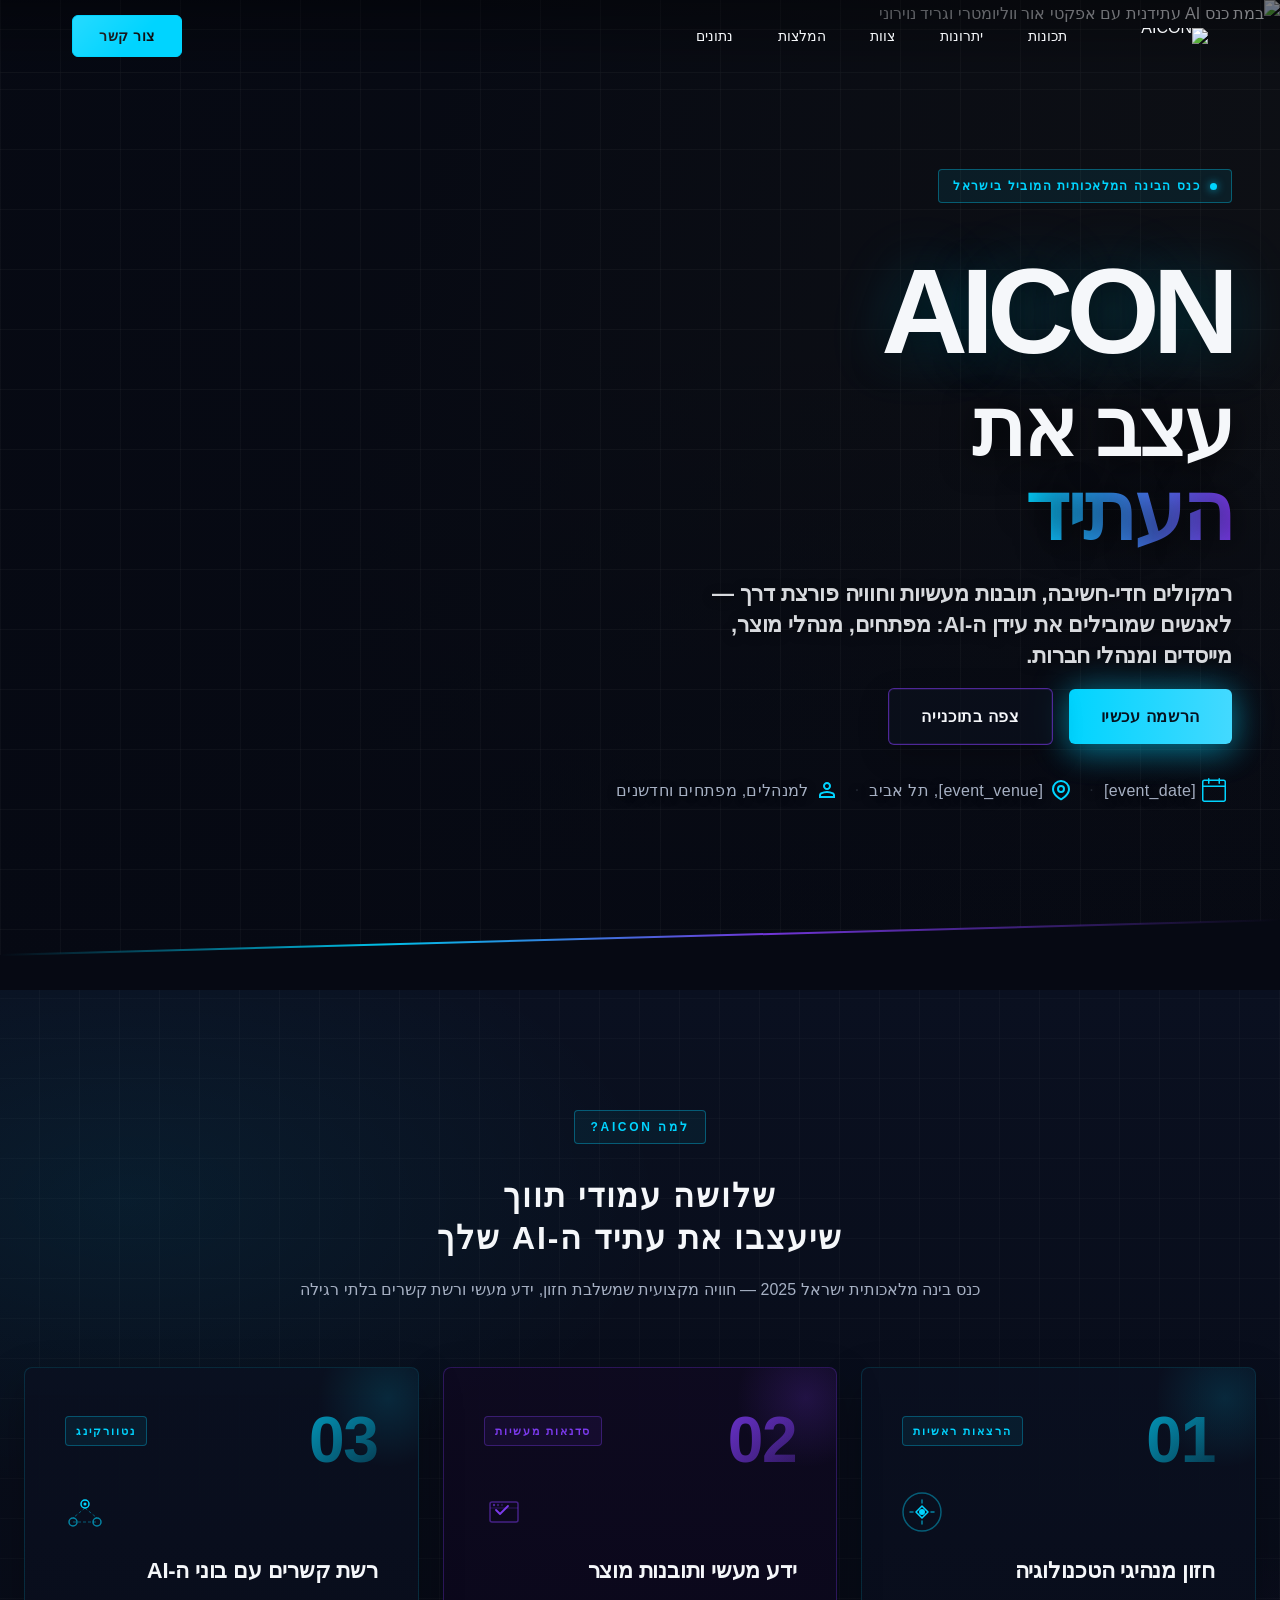
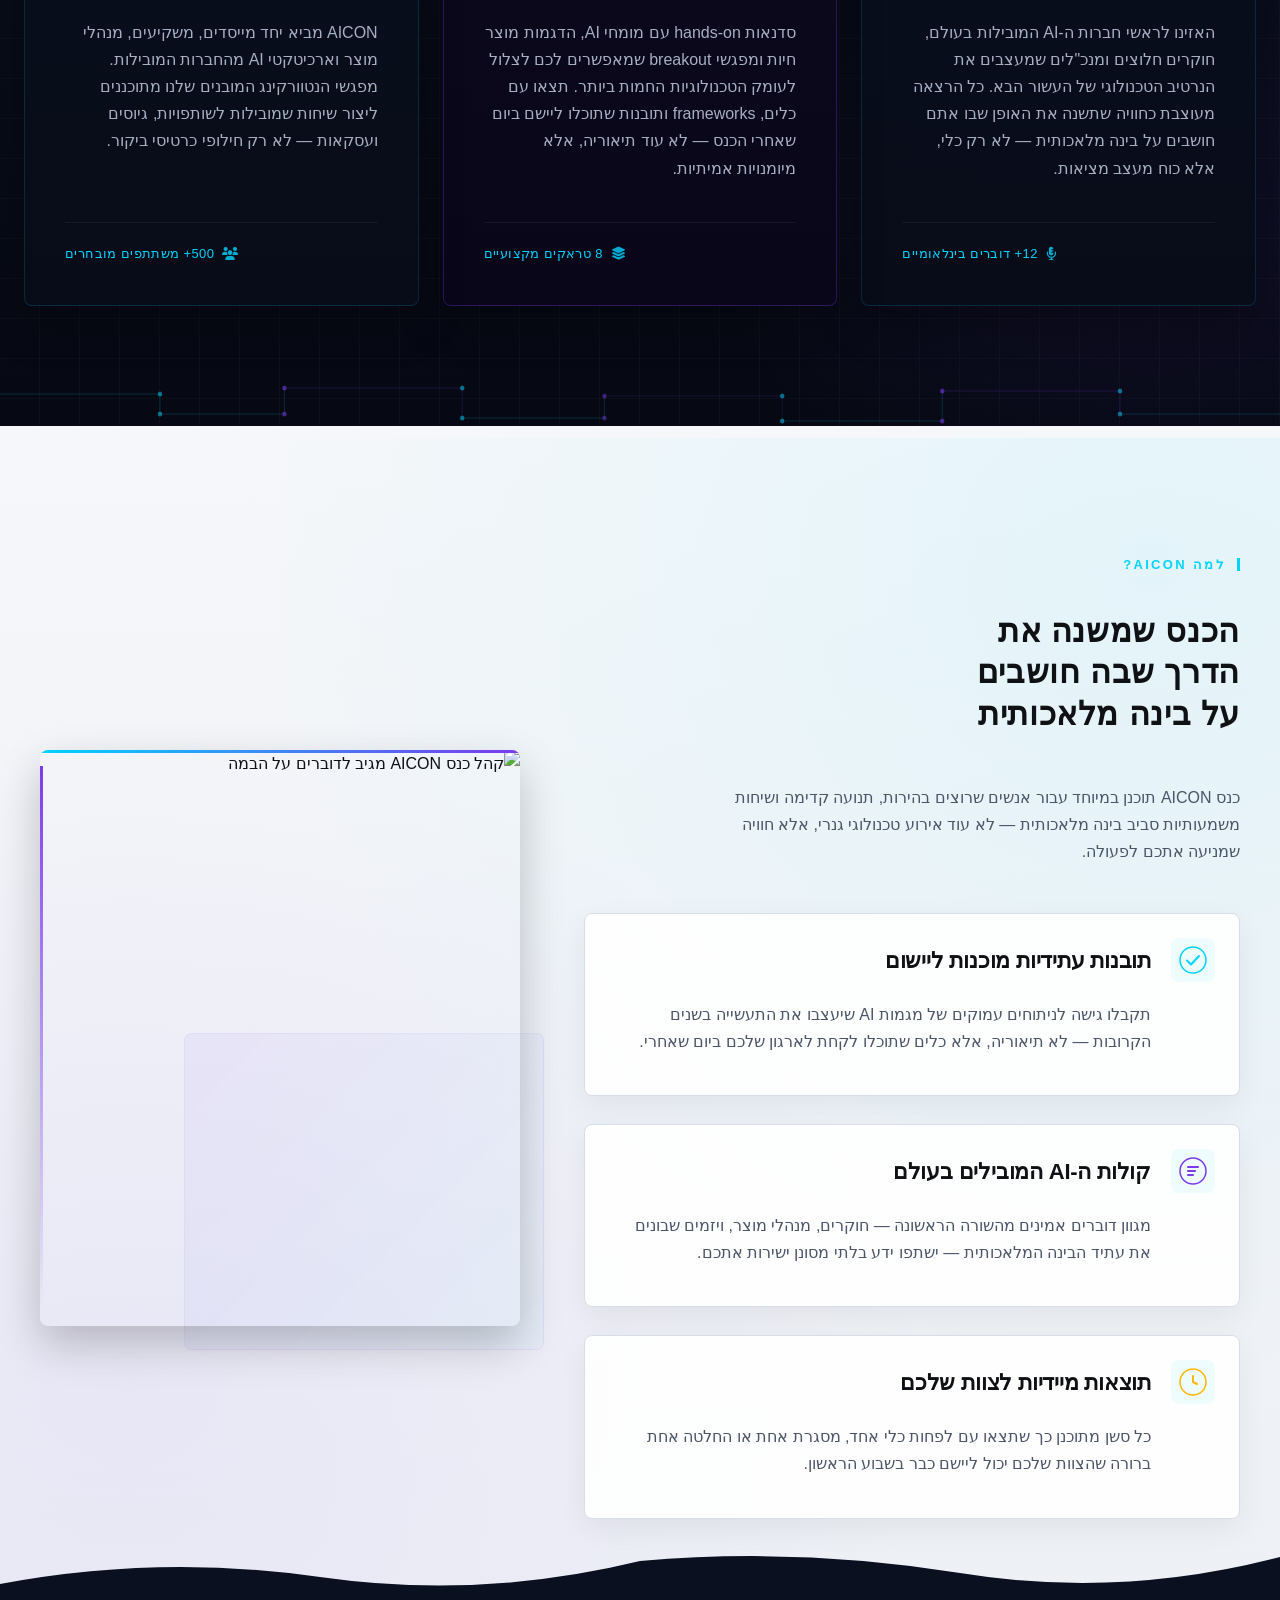
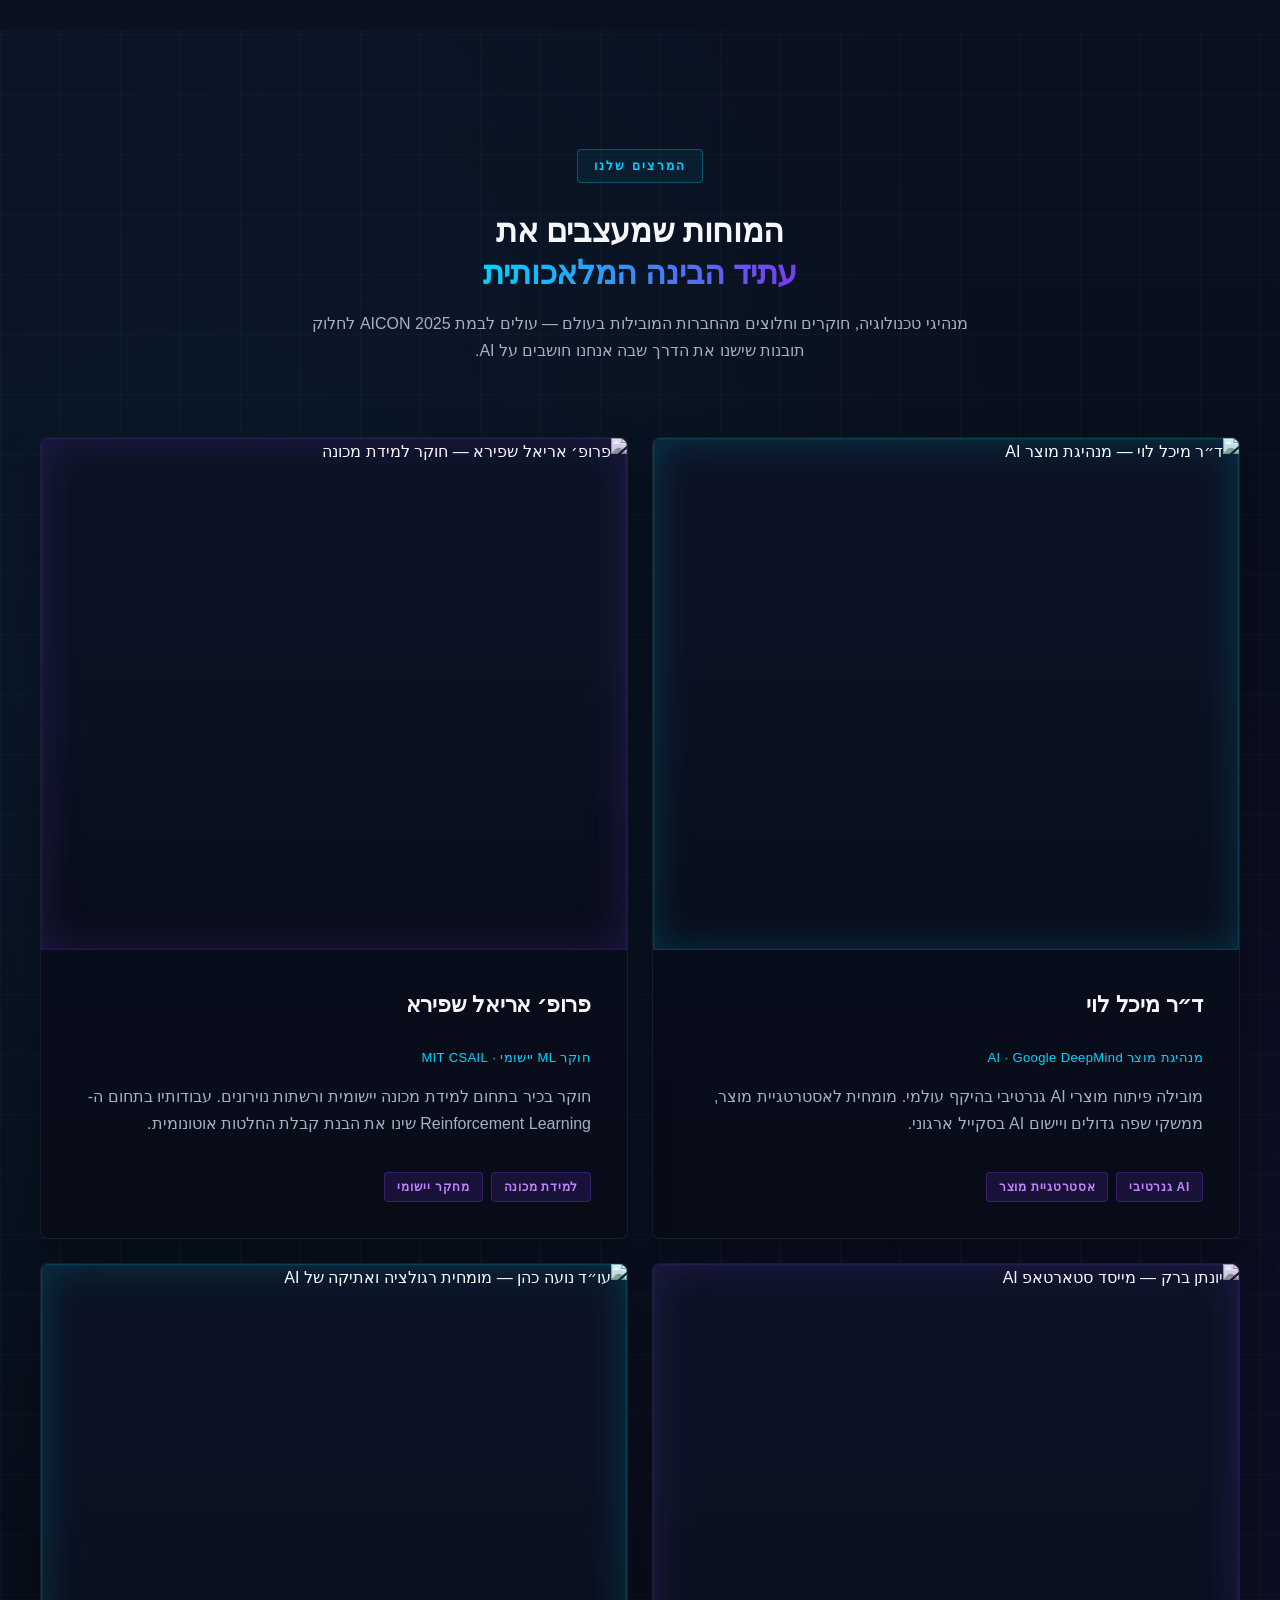
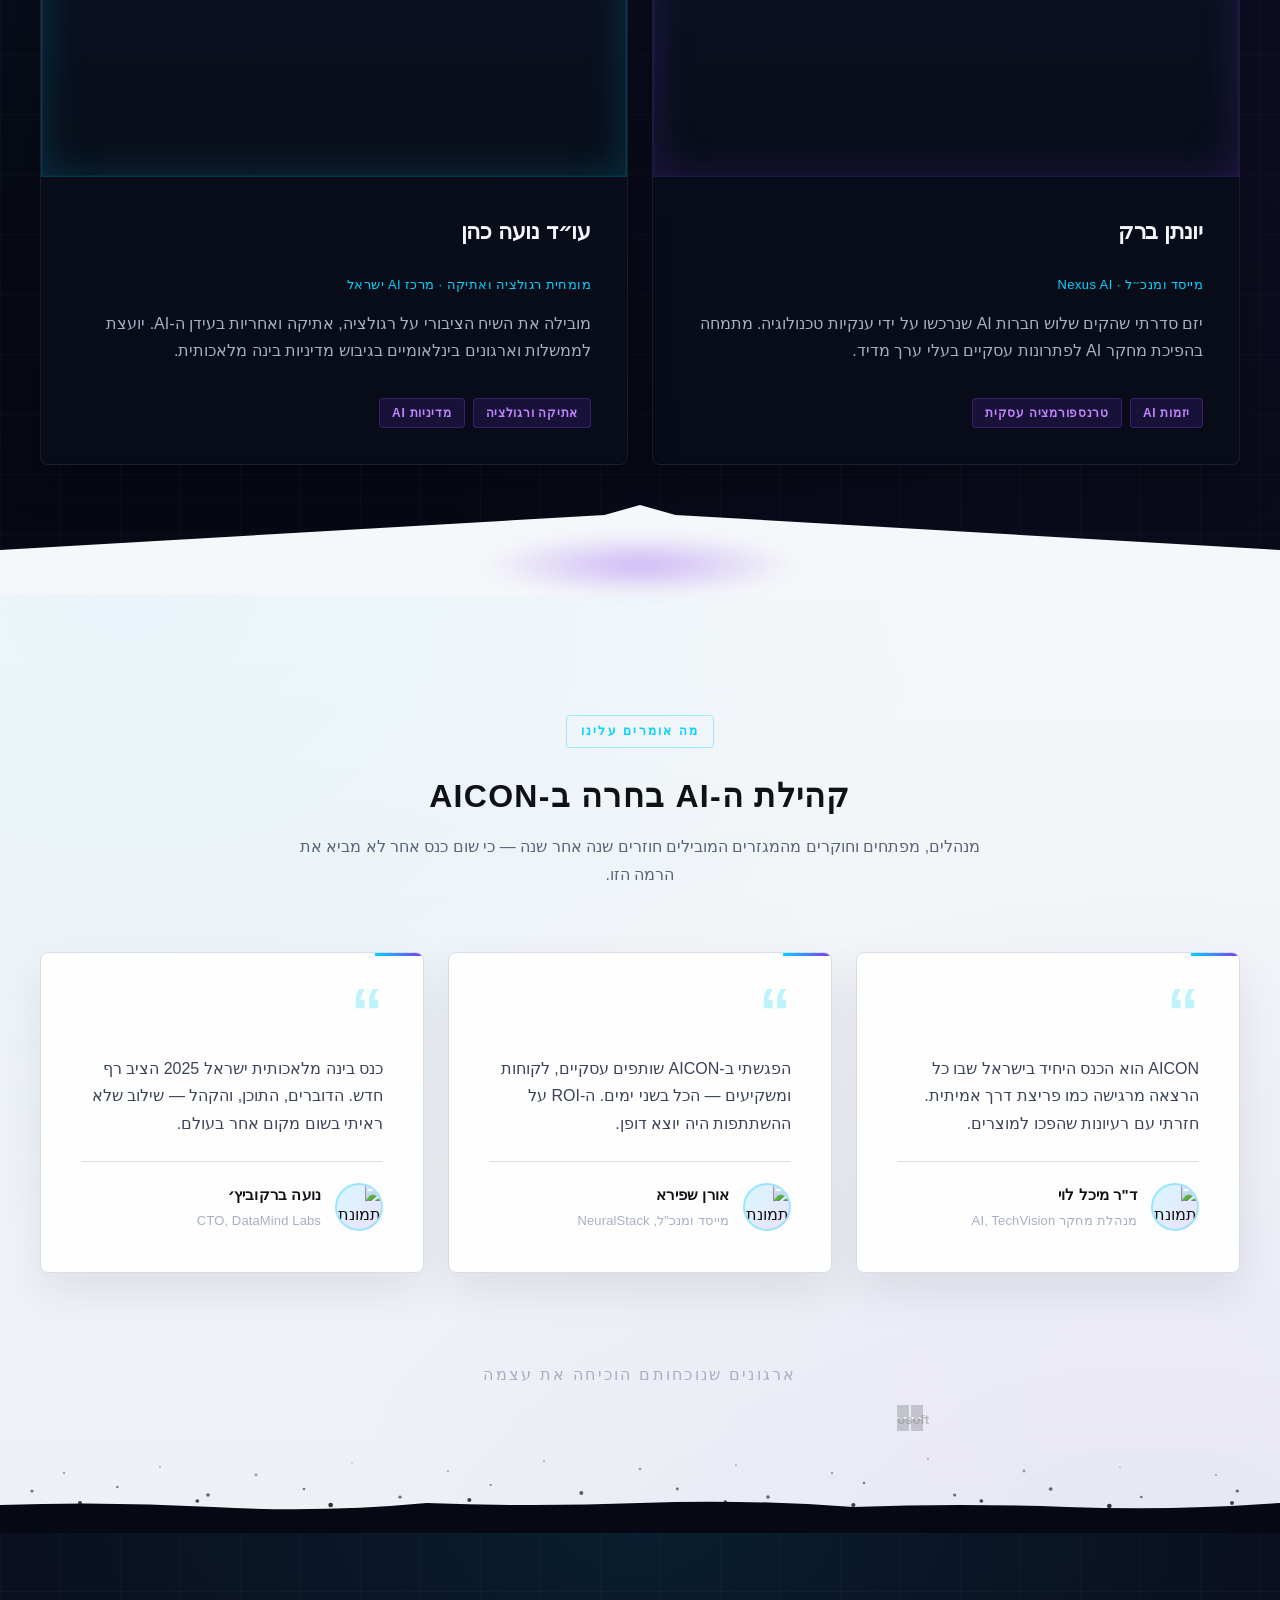
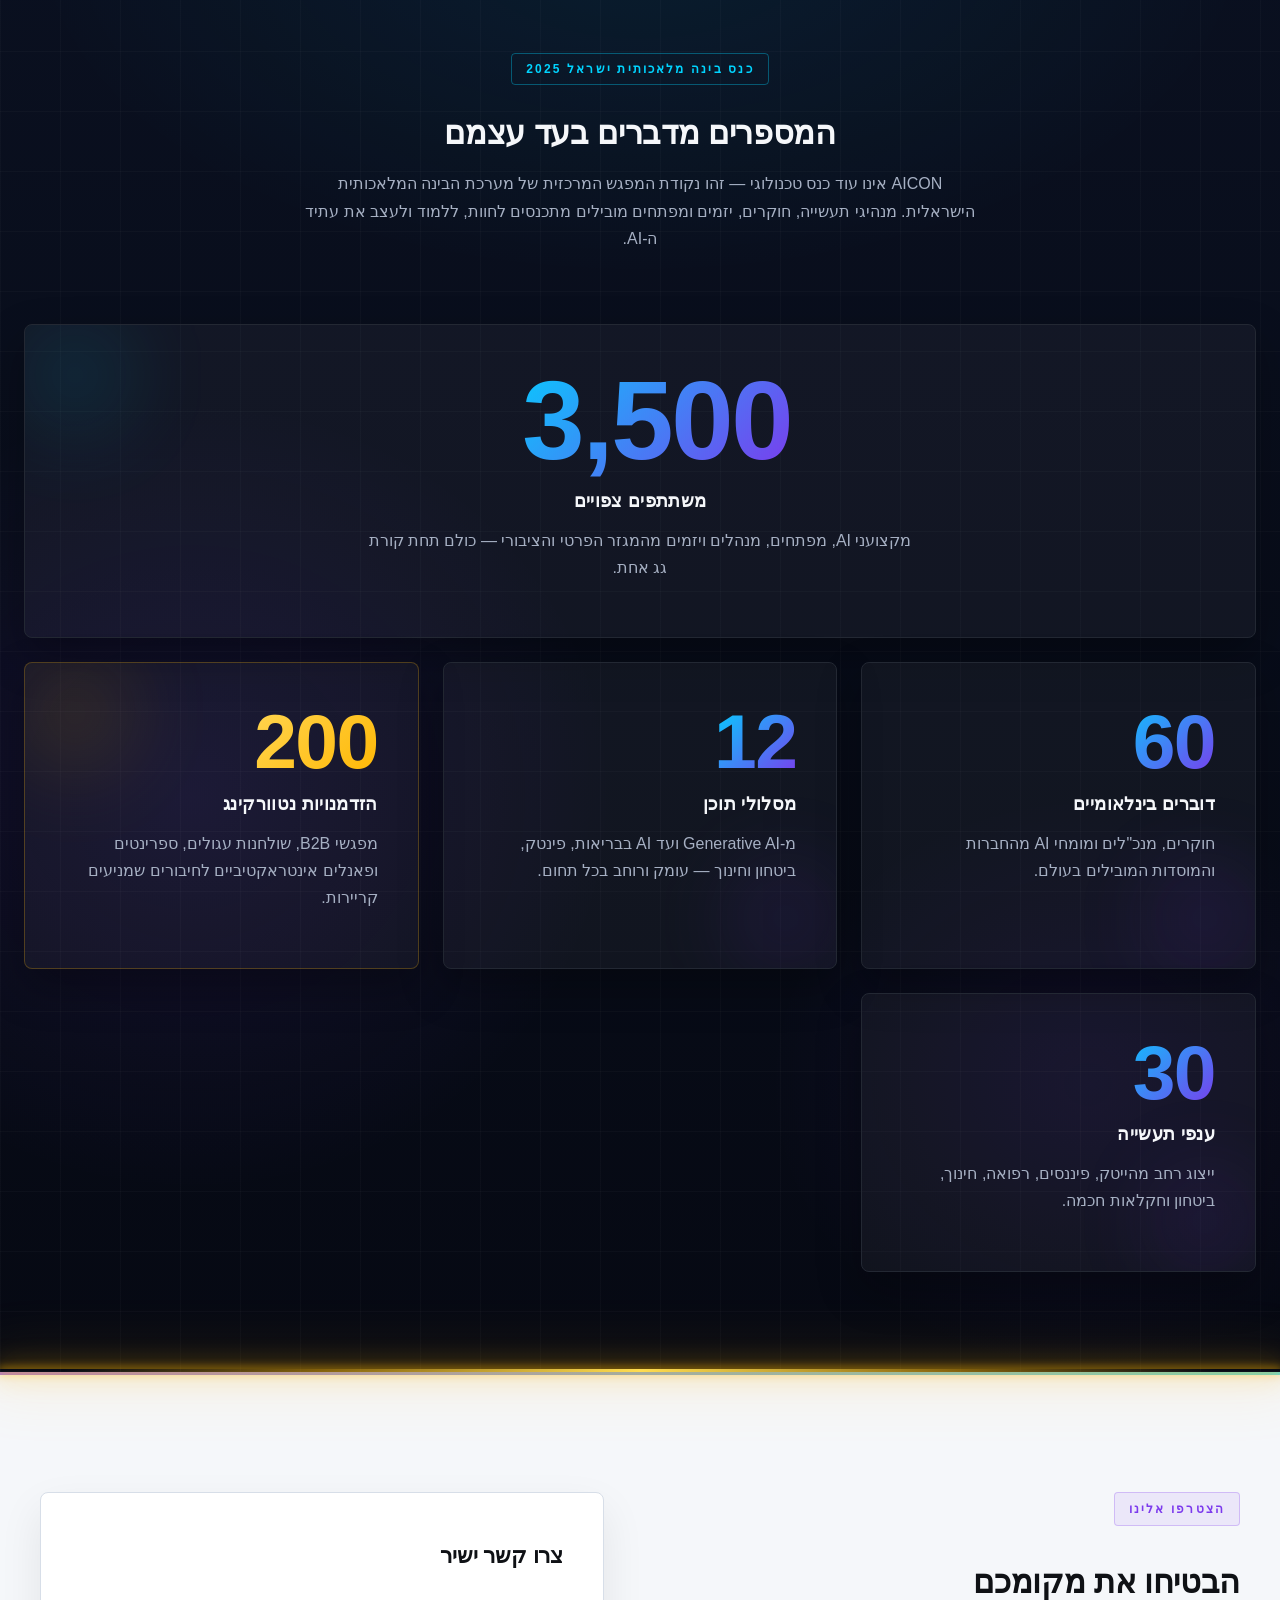
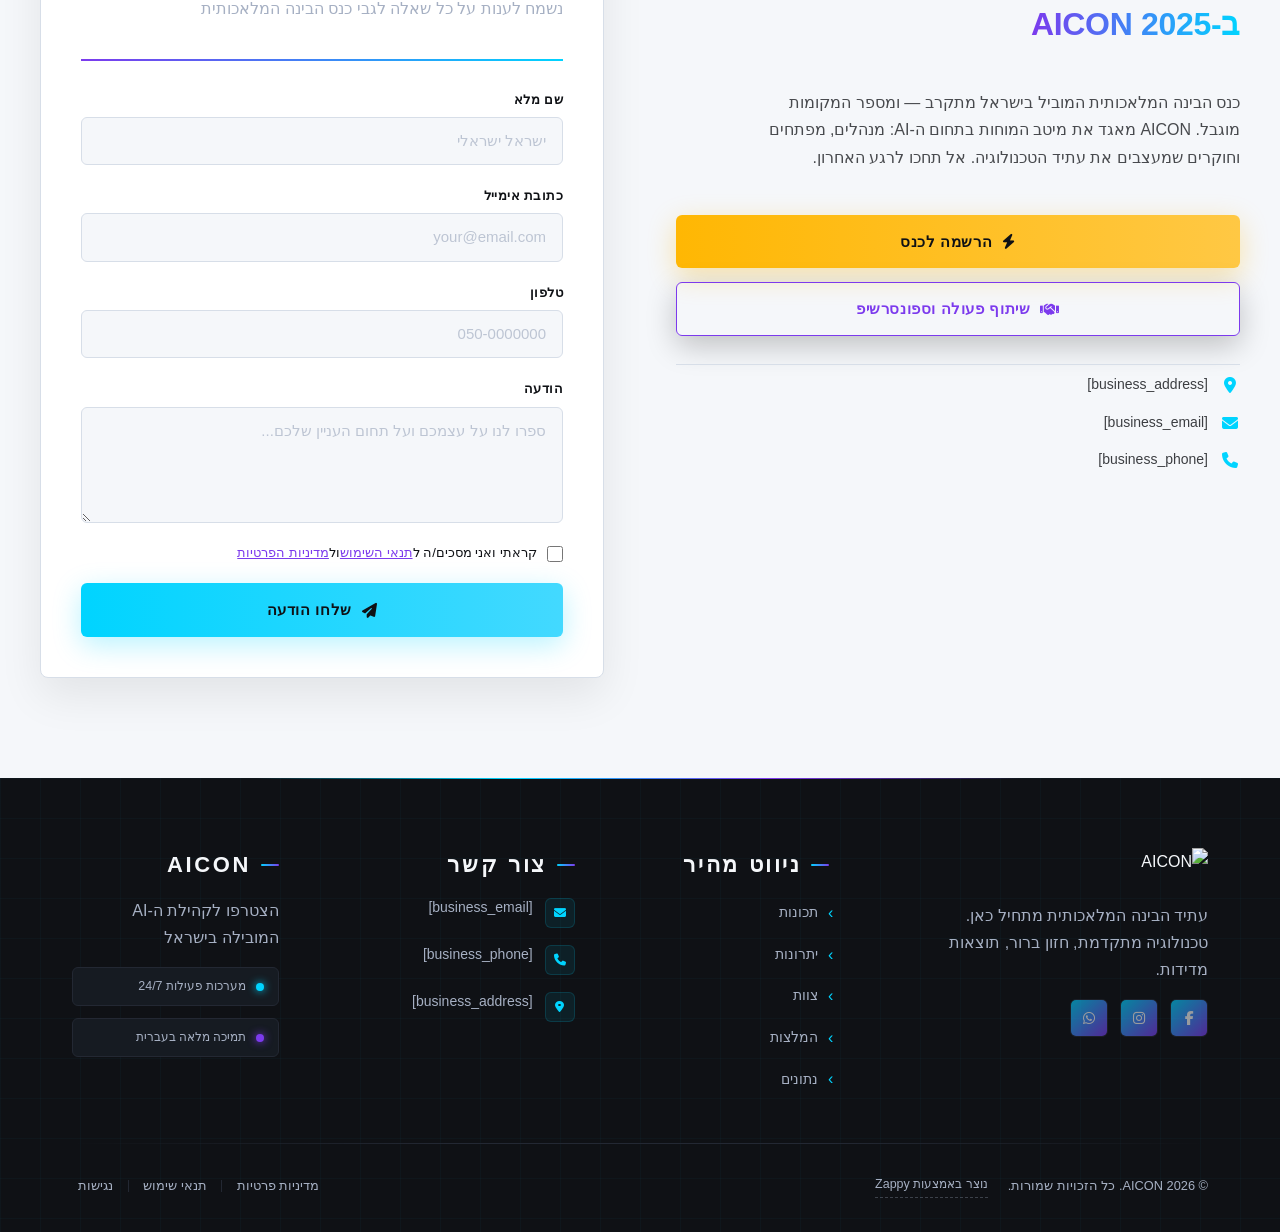
==== commit 3efa603c: "Background sync: Progressive GitHub Sync" ====
--- a/public/index.html
+++ b/public/index.html
@@ -1 +1 @@
-<!doctype html><html dir="rtl" lang="he"><head><meta charset="UTF-8"><meta content="width=device-width,initial-scale=1" name="viewport"><meta content="index, follow" name="robots"><title>aicon 56 price — AICON</title><meta content="An AI-focused conference event requiring a landing page to attract and register attendees. The event centers around artificial intelligence topics and likely ta" name="description"><meta content="aicon 56 price, aicon 72 sl, AICON, כנס בינה מלאכותית ישראל 2025" name="keywords"><link href="/assets/favicon.ico" rel="icon" type="image/x-icon"><link href="/assets/favicon-16x16.png" rel="icon" type="image/png" sizes="16x16"><link href="/assets/favicon-32x32.png" rel="icon" type="image/png" sizes="32x32"><link href="/assets/favicon-48x48.png" rel="icon" type="image/png" sizes="48x48"><link href="/assets/favicon-192x192.png" rel="icon" type="image/png" sizes="192x192"><link href="/assets/favicon-512x512.png" rel="icon" type="image/png" sizes="512x512"><link href="/assets/apple-touch-icon.png" rel="apple-touch-icon"><script>!function(){"use strict";var t="83dea51d-1181-4727-a7a2-44a3e0474216",e="https://api.zappy5.com/api/analytics/track",a=18e5,n=2592e6,o=!0,i=!0,r=!0;var s=function(){var e="zappy_visitor_"+t,a=null;try{if(a=localStorage.getItem(e)){var o=JSON.parse(a),i=Date.now();if(i-o.created<n)return o.lastSeen=i,localStorage.setItem(e,JSON.stringify(o)),o.id}}catch(t){console.warn("Zappy Analytics: LocalStorage not available")}var r="zv_"+Date.now()+"_"+Math.random().toString(36).substr(2,9);try{localStorage.setItem(e,JSON.stringify({id:r,created:Date.now(),lastSeen:Date.now()}))}catch(t){}return r}(),c=function(){var e="zappy_session_"+t,n=null;try{if(n=sessionStorage.getItem(e)){var o=JSON.parse(n),i=Date.now();if(i-o.timestamp<a)return o.timestamp=i,sessionStorage.setItem(e,JSON.stringify(o)),o.id}}catch(t){console.warn("Zappy Analytics: SessionStorage not available")}var r="zs_"+Date.now()+"_"+Math.random().toString(36).substr(2,9);try{sessionStorage.setItem(e,JSON.stringify({id:r,timestamp:Date.now()}))}catch(t){}return r}();function l(a,n){n=n||{};var o={website_id:t,event_type:a,page_path:window.location.pathname,referrer:document.referrer||"direct",visitor_id:s,session_id:c,metadata:n};if(navigator.sendBeacon){var i=new Blob([JSON.stringify(o)],{type:"application/json"});navigator.sendBeacon(e,i)}else fetch(e,{method:"POST",headers:{"Content-Type":"application/json"},body:JSON.stringify(o),keepalive:!0}).catch(function(t){console.warn("Zappy Analytics: Failed to track event",t)})}o&&l("pageview",{title:document.title,url:window.location.href}),i&&document.addEventListener("click",function(t){var e=t.target;if("BUTTON"===e.tagName||e.closest("button")){var a="BUTTON"===e.tagName?e:e.closest("button");l("click",{element:"button",text:a.textContent.trim().substring(0,100),id:a.id||null,class:a.className||null})}else if("A"===e.tagName||e.closest("a")){var n="A"===e.tagName?e:e.closest("a");l("navigation",{element:"link",text:n.textContent.trim().substring(0,100),href:n.href,external:n.hostname!==window.location.hostname})}},!0),r&&document.addEventListener("submit",function(t){var e=t.target;l("form_submit",{form_id:e.id||null,form_name:e.name||null,form_action:e.action||null,form_method:e.method||"GET"})},!0);var d=Date.now();window.addEventListener("beforeunload",function(){l("page_unload",{time_on_page:Math.floor((Date.now()-d)/1e3),page_path:window.location.pathname})}),window.zappyAnalytics={track:l,getVisitorId:function(){return s},getSessionId:function(){return c}}}()</script><meta content="aicon 56 price — AICON" property="og:title"><meta content="An AI-focused conference event requiring a landing page to attract and register attendees. The event centers around artificial intelligence topics and likely ta" property="og:description"><meta content="website" property="og:type"><meta content="he_IL" property="og:locale"><meta content="summary_large_image" name="twitter:card"><meta content="aicon 56 price — AICON" name="twitter:title"><meta content="An AI-focused conference event requiring a landing page to attract and register attendees. The event centers around artificial intelligence topics and likely ta" name="twitter:description"><link href="https://cdnjs.cloudflare.com/ajax/libs/font-awesome/6.4.0/css/all.min.css" rel="stylesheet"><link href="/assets/favicon.ico" rel="icon" type="image/x-icon"><link href="/assets/favicon-16x16.png" rel="icon" type="image/png" sizes="16x16"><link href="/assets/favicon-32x32.png" rel="icon" type="image/png" sizes="32x32"><link href="/assets/favicon-48x48.png" rel="icon" type="image/png" sizes="48x48"><link href="/assets/favicon-192x192.png" rel="icon" type="image/png" sizes="192x192"><link href="/assets/favicon-512x512.png" rel="icon" type="image/png" sizes="512x512"><link href="/assets/apple-touch-icon.png" rel="apple-touch-icon"><link href="https://cdn.jsdelivr.net/npm/vanilla-cookieconsent@3/dist/cookieconsent.css" rel="stylesheet"><script src="https://cdn.jsdelivr.net/npm/vanilla-cookieconsent@3/dist/cookieconsent.umd.js"></script><script src="https://cdn.jsdelivr.net/gh/mickidum/acc_toolbar/acctoolbar/acctoolbar.min.js"></script><link href="/styles.css" rel="stylesheet"><style id="zappy-dropdown-submenu-styles">#navMenu li:has(.sub-menu),.nav-menu li:has(.sub-menu),.navbar li:has(.sub-menu),nav li:has(.sub-menu){position:relative}#navMenu .sub-menu,.nav-menu .sub-menu,.navbar .sub-menu,nav .sub-menu{display:block!important;position:absolute!important;top:100%;left:0;min-width:220px;background:#fff;border-radius:8px;box-shadow:0 8px 25px rgba(0,0,0,.15);padding:8px 0;opacity:0;visibility:hidden;transform:translateY(10px);transition:all .3s ease;z-index:1000;list-style:none;pointer-events:none}#navMenu li:hover>.sub-menu,.nav-menu li:hover>.sub-menu,.navbar li:hover>.sub-menu,nav li:hover>.sub-menu{opacity:1!important;visibility:visible!important;transform:translateY(0)!important;pointer-events:auto!important}.sub-menu li{list-style:none;margin:0;padding:0}.sub-menu a{display:block!important;padding:10px 16px!important;color:var(--text-dark,#333)!important;font-weight:500;text-decoration:none;white-space:nowrap;transition:background-color .2s}.sub-menu a:hover{background-color:#f5f5f5}[dir=rtl] .nav-menu .sub-menu,[dir=rtl] .navbar .sub-menu,[dir=rtl] nav .sub-menu,html[lang=ar] .nav-menu .sub-menu,html[lang=ar] .navbar .sub-menu,html[lang=ar] nav .sub-menu,html[lang=he] .nav-menu .sub-menu,html[lang=he] .navbar .sub-menu,html[lang=he] nav .sub-menu{left:auto!important;right:0!important}.sub-menu:empty,.sub-menu:not(:has(li)):not(:has(> a)),.sub-menu:not(:has(li:not(.zappy-hidden-menu-item))):not(:has(> a)){display:none!important;opacity:0!important;visibility:hidden!important;pointer-events:none!important}li:has(.menu-group-title):hover>.sub-menu{opacity:1!important;visibility:visible!important;transform:translateY(0)!important;pointer-events:auto!important}#navMenu>li>.menu-group-title,.nav-menu>li>.menu-group-title{display:inline-block;padding:.5rem 1rem;cursor:default;user-select:none}@media (max-width:768px){#navMenu .sub-menu,.nav-menu .sub-menu,.navbar .sub-menu,nav .sub-menu{position:static!important;transform:none!important;box-shadow:none!important;background:0 0!important;max-height:0;overflow:hidden;opacity:0;visibility:hidden;transition:max-height .3s ease,opacity .3s ease;padding:0!important;border-radius:0!important}.sub-menu.mobile-expanded{max-height:60vh!important;overflow-y:auto!important;opacity:1!important;visibility:visible!important;padding:8px 0 8px 16px!important}[dir=rtl] .sub-menu.mobile-expanded,html[lang=he] .sub-menu.mobile-expanded{padding:8px 16px 8px 0!important}#navMenu li:hover>.sub-menu,.nav-menu li:hover>.sub-menu,.navbar li:hover>.sub-menu,nav li:hover>.sub-menu{opacity:0;visibility:hidden;pointer-events:none}#navMenu li>.sub-menu.mobile-expanded,.nav-menu li>.sub-menu.mobile-expanded,.navbar li>.sub-menu.mobile-expanded,nav li>.sub-menu.mobile-expanded{opacity:1!important;visibility:visible!important;pointer-events:auto!important}#navMenu li:has(.sub-menu),.nav-menu li:has(.sub-menu),.navbar li:has(.sub-menu),nav li:has(.sub-menu){display:flex!important;flex-wrap:wrap!important;align-items:center!important;position:relative!important;min-height:44px!important}#navMenu li:has(.sub-menu)>a,.nav-menu li:has(.sub-menu)>a,.navbar li:has(.sub-menu)>a,nav li:has(.sub-menu)>a{flex:1!important;min-width:0!important}#navMenu li:has(.sub-menu)>.menu-group-title,.nav-menu li:has(.sub-menu)>.menu-group-title,.navbar li:has(.sub-menu)>.menu-group-title,nav li:has(.sub-menu)>.menu-group-title{flex:1!important;min-width:0!important;padding:0!important;line-height:inherit!important}#navMenu li:has(.sub-menu)>.sub-menu,.nav-menu li:has(.sub-menu)>.sub-menu,.navbar li:has(.sub-menu)>.sub-menu,nav li:has(.sub-menu)>.sub-menu{flex-basis:100%!important;width:100%!important}#navMenu li:has(.sub-menu)>a [class*=arrow],#navMenu li:has(.sub-menu)>a [class*=chevron],.nav-menu li:has(.sub-menu)>a .fa-angle-down,.nav-menu li:has(.sub-menu)>a .fa-chevron-down,.nav-menu li:has(.sub-menu)>a [class*=arrow],.nav-menu li:has(.sub-menu)>a [class*=chevron],nav li:has(.sub-menu)>a [class*=arrow],nav li:has(.sub-menu)>a [class*=chevron]{display:none!important;visibility:hidden!important}.mobile-submenu-toggle{display:flex!important;align-items:center!important;justify-content:center!important;width:44px!important;height:auto!important;background:0 0!important;border:none!important;cursor:pointer!important;color:var(--text-dark)!important;position:static!important;flex-shrink:0!important;align-self:stretch!important;z-index:2!important;padding:0!important;margin:0!important}.mobile-submenu-toggle::after{content:''!important;width:0!important;height:0!important;border-left:6px solid transparent!important;border-right:6px solid transparent!important;border-top:7px solid currentColor!important;transition:transform .3s ease!important}.mobile-submenu-toggle.expanded::after{transform:rotate(180deg)!important}.sub-menu a{padding:10px 0!important;display:block!important;color:var(--text-dark)!important}.navbar .sub-menu li a,.zappy-products-dropdown .sub-menu a,nav.navbar .sub-menu li a{color:var(--text-dark)!important}}@media (min-width:769px){.mobile-submenu-toggle{display:none!important}}</style><style id="mobile-lang-menu-deployed-css">@media (max-width:768px){.lang-switcher,.nav-container .lang-switcher,.nav-cta-container .lang-switcher,.nav-ecommerce-icons .lang-switcher,.nav-icons-left .lang-switcher,.navbar .lang-switcher,.navbar .nav-cta-container .lang-switcher{display:none!important}.mobile-lang-menu{width:100%;border-top:1px solid rgba(128,128,128,.2);padding:8px 0 0 0;margin-top:8px}.mobile-lang-toggle{display:flex!important;align-items:center;justify-content:space-between;width:100%;padding:12px 16px;background:0 0;border:none;cursor:pointer;font-size:15px;color:inherit;font-family:inherit}.mobile-lang-toggle::after{content:'';display:inline-block;width:8px;height:8px;border-right:2px solid currentColor;border-bottom:2px solid currentColor;transform:rotate(45deg);transition:transform .3s ease;margin-left:8px}.mobile-lang-toggle.expanded::after{transform:rotate(-135deg)}.mobile-lang-options{max-height:0;overflow:hidden;transition:max-height .3s ease}.mobile-lang-options.expanded{max-height:300px}.mobile-lang-option{display:flex!important;align-items:center;gap:10px;padding:10px 24px;text-decoration:none;color:inherit;font-size:14px;font-family:inherit}.mobile-lang-option:hover{background:rgba(128,128,128,.1)}.mobile-lang-option.active{font-weight:600;opacity:.7;pointer-events:none}.mobile-lang-option img{width:20px;height:20px;border-radius:50%}}@media (min-width:769px){.mobile-lang-menu{display:none!important}}</style><style id="zappy-widget-visibility">#mic-access-tool-box,#mic-access-tool-general-button,#mic-init-access-tool #mic-access-tool-box,#mic-init-access-tool #mic-access-tool-general-button,#mic-init-access-tool .mic-access-tool-general-button,._access-icon,._access-menu,.mic-access-tool-box,.mic-access-tool-general-button,div[id*=mic-access-tool-box]{display:none!important;visibility:hidden!important;opacity:0!important;pointer-events:none!important}</style></head><body><nav class="navbar" dir="rtl"><button class="mobile-toggle" aria-label="Menu" id="mobileToggle"><svg viewBox="0 0 24 24" height="24" width="24" fill="none" class="hamburger-icon"><path d="M3 12h18M3 6h18M3 18h18" stroke="currentColor" stroke-width="2" stroke-linecap="round"></path></svg><svg viewBox="0 0 24 24" height="24" width="24" fill="none" class="close-icon" style="display:none"><path d="M18 6L6 18M6 6l12 12" stroke="currentColor" stroke-width="2" stroke-linecap="round"></path></svg></button><button class="phone-header-btn" aria-label="Call" data-phone="[business_phone]"><svg viewBox="0 0 24 24" height="20" width="20" fill="currentColor"><path d="M22 16.92v3a2 2 0 0 1-2.18 2 19.79 19.79 0 0 1-8.63-3.07 19.5 19.5 0 0 1-6-6 19.79 19.79 0 0 1-3.07-8.67A2 2 0 0 1 4.11 2h3a2 2 0 0 1 2 1.72 12.84 12.84 0 0 0 .7 2.81 2 2 0 0 1-.45 2.11L8.09 9.91a16 16 0 0 0 6 6l1.27-1.27a2 2 0 0 1 2.11-.45 12.84 12.84 0 0 0 2.81.7A2 2 0 0 1 22 16.92z"></path></svg></button><div class="nav-container"><div class="nav-right-group"><div class="nav-brand"><a href="/" class="logo-link"><img alt="AICON" src="/assets/business-logo.webp" class="logo"></a></div><ul class="nav-menu" id="navMenu"><li><a href="#features">תכונות</a></li><li><a href="#benefits">יתרונות</a></li><li><a href="#team">צוות</a></li><li><a href="#testimonials">המלצות</a></li><li><a href="#stats">נתונים</a></li></ul></div><div class="nav-cta-container"><a href="#contact" class="nav-cta-btn">צור קשר</a></div></div></nav><script>window.addEventListener("load",function(){const e=document.querySelector(".navbar, nav, header");if(!e)return void console.log("[Navbar] Navbar element not found");let t=document.getElementById("mobileToggle")||document.querySelector(".mobile-toggle")||document.querySelector(".hamburger")||document.querySelector(".hamburger-menu")||document.querySelector(".menu-toggle")||document.querySelector(".burger-menu")||document.querySelector('[aria-label="Menu"]')||document.querySelector('[aria-label="תפריט"]');const o=document.querySelector(".phone-header-btn"),n=window.getComputedStyle(e);let r=n.backgroundColor;if(console.log("[Navbar] Initial navbar background:",r),"transparent"===r||"rgba(0, 0, 0, 0)"===r||r.startsWith("rgba")&&r.includes(", 0)")){const e=n.backgroundImage;if(e&&"none"!==e)console.log("[Navbar] Navbar has background image/gradient, using dark text"),r="rgb(240, 240, 240)";else{const e=window.getComputedStyle(document.body).backgroundColor;console.log("[Navbar] Navbar transparent, using body background:",e),r=e}}const i=r.match(/\d+/g);if(i&&i.length>=3){const e=(.299*parseInt(i[0])+.587*parseInt(i[1])+.114*parseInt(i[2]))/255;console.log("[Navbar] Mobile button colors preserved from Claude CSS (luminance:",e.toFixed(2)+")");const n=document.createElement("style");n.id="zappy-mobile-nav-fix";document.documentElement.lang;document.documentElement.dir,n.textContent='\n        /* Hide mobile buttons on desktop, show only on mobile */\n        @media (min-width: 769px) {\n          .mobile-toggle,\n          .phone-header-btn {\n            display: none !important;\n          }\n        }\n        \n        /* Show and position mobile buttons correctly on mobile */\n        @media (max-width: 768px) {\n          .mobile-toggle,\n          .phone-header-btn {\n            position: absolute !important;\n            top: 50% !important;\n            transform: translateY(-50%) !important;\n            z-index: 1001 !important;\n            display: flex !important;\n            align-items: center !important;\n            justify-content: center !important;\n            width: 36px !important;\n            height: 36px !important;\n            border-radius: 50% !important;\n            border: none !important;\n            cursor: pointer !important;\n            padding: 6px !important;\n            background: none !important;\n            color: var(--nav-text, var(--text-dark)) !important;\n          }\n          \n          /* LTR positioning (default): hamburger LEFT, phone RIGHT */\n          html:not([dir="rtl"]):not([lang="he"]):not([lang="ar"]) .mobile-toggle,\n          html[dir="ltr"] .mobile-toggle {\n            left: 12px !important;\n            right: auto !important;\n          }\n          html:not([dir="rtl"]):not([lang="he"]):not([lang="ar"]) .phone-header-btn,\n          html[dir="ltr"] .phone-header-btn {\n            right: 12px !important;\n            left: auto !important;\n          }\n          \n          /* RTL positioning: hamburger RIGHT, phone LEFT */\n          html[dir="rtl"] .mobile-toggle,\n          html[lang="he"] .mobile-toggle,\n          html[lang="ar"] .mobile-toggle {\n            right: 12px !important;\n            left: auto !important;\n          }\n          html[dir="rtl"] .phone-header-btn,\n          html[lang="he"] .phone-header-btn,\n          html[lang="ar"] .phone-header-btn {\n            left: 12px !important;\n            right: auto !important;\n          }\n          \n          /* CRITICAL: Ensure nav-container has min-height on mobile */\n          /* All children are positioned absolutely/fixed on mobile, so height:auto collapses to 0 */\n          .nav-container {\n            min-height: 70px !important;\n            position: relative !important;\n          }\n          \n          /* Ensure SVG icons are properly sized and inherit color */\n          .mobile-toggle svg,\n          .phone-header-btn svg {\n            width: 24px !important;\n            height: 24px !important;\n            /* Don\'t force display - let JavaScript control hamburger/close toggle */\n          }\n          \n          /* Reset nav-cta-container on mobile - remove desktop box-shadow/padding */\n          /* that creates a visible ghost box when CTA button is hidden */\n          .nav-cta-container {\n            box-shadow: none !important;\n            padding: 0 !important;\n          }\n          \n          /* Hide nav-cta-container entirely on mobile when there\'s no lang-switcher */\n          /* (only the CTA button is inside, and it\'s hidden on mobile) */\n          .nav-cta-container:not(:has(.lang-switcher)) {\n            display: none !important;\n          }\n          \n          /* CRITICAL: Prevent hero image fade gradient from bleeding over headline text */\n          /* The .image-fade-gradient has bottom: -30px (extends below parent) */\n          /* On mobile stacked layout, this overlaps the h1 text below the image */\n          .hero-image-column {\n            overflow: hidden !important;\n          }\n          .image-fade-gradient {\n            bottom: 0 !important;\n          }\n          \n          /* Hide desktop language switcher on mobile - hamburger menu handles it */\n          /* High specificity to override stored CSS */\n          .lang-switcher,\n          .nav-cta-container .lang-switcher,\n          .nav-container .lang-switcher,\n          .navbar .lang-switcher,\n          .navbar .nav-cta-container .lang-switcher {\n            display: none !important;\n          }\n        }\n      ';const r=document.getElementById("zappy-mobile-nav-fix");r&&r.remove(),document.head.appendChild(n),console.log("[Navbar] Critical CSS injected for mobile nav positioning");const l=window.innerWidth<=768;if(t){const e=t.querySelector(".hamburger-icon"),o=t.querySelector(".close-icon");e&&(e.style.setProperty("width","24px","important"),e.style.setProperty("height","24px","important"),e.style.setProperty("display","block","important")),o&&(o.style.setProperty("width","24px","important"),o.style.setProperty("height","24px","important"),o.style.setProperty("display","none","important")),l?(t.style.setProperty("position","absolute","important"),t.style.setProperty("top","50%","important"),t.style.setProperty("transform","translateY(-50%)","important"),t.style.setProperty("z-index","1001","important"),t.style.removeProperty("left"),t.style.removeProperty("right"),console.log("[Navbar] Mobile toggle positioning applied (mobile viewport)")):(t.style.removeProperty("position"),t.style.removeProperty("top"),t.style.removeProperty("transform"),t.style.removeProperty("z-index"),t.style.removeProperty("left"),t.style.removeProperty("right"),console.log("[Navbar] Desktop viewport - cleared mobile toggle inline positioning"))}if(o){const e=o.querySelector("svg");e&&(e.style.width="24px",e.style.height="24px",e.setAttribute("width","24"),e.setAttribute("height","24")),l?(o.style.setProperty("position","absolute","important"),o.style.setProperty("top","50%","important"),o.style.setProperty("transform","translateY(-50%)","important"),o.style.setProperty("z-index","1001","important"),o.style.removeProperty("left"),o.style.removeProperty("right"),console.log("[Navbar] Phone button positioning applied (mobile viewport)")):(o.style.removeProperty("position"),o.style.removeProperty("top"),o.style.removeProperty("transform"),o.style.removeProperty("z-index"),o.style.removeProperty("left"),o.style.removeProperty("right"),console.log("[Navbar] Desktop viewport - cleared phone button inline positioning"))}}else console.log("[Navbar] Could not parse background color:",r);t=document.getElementById("mobileToggle")||document.querySelector(".mobile-toggle")||document.querySelector(".hamburger")||document.querySelector(".hamburger-menu")||document.querySelector(".menu-toggle")||document.querySelector(".burger-menu")||document.querySelector('[aria-label="Menu"]')||document.querySelector('[aria-label="תפריט"]');const l=document.getElementById("navMenu")||document.querySelector(".nav-menu")||document.querySelector(".nav-links")||document.querySelector("nav ul:not(.submenu)");if(!t||!l)return void console.log("[Navbar] Mobile toggle or menu not found:",{toggle:!!t,menu:!!l});l.id||(l.id="navMenu"),console.log("[Navbar] Initializing mobile menu...");const a=t.cloneNode(!0);t.parentNode.replaceChild(a,t),a.addEventListener("click",function(e){e.preventDefault(),e.stopPropagation();const t=this.querySelector(".hamburger-icon"),o=this.querySelector(".close-icon");l.classList.contains("active")?(l.classList.remove("active"),t&&t.style.setProperty("display","block","important"),o&&o.style.setProperty("display","none","important"),document.body.style.overflow="",console.log("[Navbar] Menu closed")):(l.classList.add("active"),t&&t.style.setProperty("display","none","important"),o&&o.style.setProperty("display","block","important"),document.body.style.overflow="hidden",console.log("[Navbar] Menu opened"))}),l.querySelectorAll("a").forEach(function(e){e.addEventListener("click",function(){if("#"===this.getAttribute("href"))return;const e=a.querySelector(".hamburger-icon"),t=a.querySelector(".close-icon");l.classList.remove("active"),e&&e.style.setProperty("display","block","important"),t&&t.style.setProperty("display","none","important"),document.body.style.overflow="",console.log("[Navbar] Menu closed (link clicked)")})});var s=l.querySelectorAll(".dropdown-toggle");s.forEach(function(e){e.addEventListener("click",function(e){e.preventDefault(),e.stopPropagation();var t=this.closest(".nav-dropdown");t&&(t.parentNode.querySelectorAll(".nav-dropdown.open").forEach(function(e){e!==t&&e.classList.remove("open")}),t.classList.toggle("open"),console.log("[Navbar] Dropdown toggled:",t.classList.contains("open")?"open":"closed"))})}),document.addEventListener("click",function(e){e.target.closest(".nav-dropdown")||document.querySelectorAll(".nav-dropdown.open").forEach(function(e){e.classList.remove("open")})}),console.log("[Navbar] Dropdown handlers initialized for "+s.length+" dropdowns"),o&&o.addEventListener("click",function(){const e=document.querySelectorAll('a[href^="tel:"]'),t=e.length>0?e[0].getAttribute("href").replace("tel:",""):"[business_phone]";window.location.href="tel:"+t,console.log("[Navbar] Phone button clicked")}),console.log("[Navbar] Mobile menu initialized successfully");const p=function(){const e=document.querySelector(".whatsapp-float");e&&(window.innerWidth>=769?(e.style.setProperty("display","none","important"),e.style.setProperty("visibility","hidden","important"),e.style.setProperty("opacity","0","important"),e.style.setProperty("pointer-events","none","important"),console.log("[WhatsApp] Button hidden on desktop")):(e.style.removeProperty("display"),e.style.removeProperty("visibility"),e.style.removeProperty("opacity"),e.style.removeProperty("pointer-events"),console.log("[WhatsApp] Button visible on mobile")))};let c;p(),window.addEventListener("resize",function(){clearTimeout(c),c=setTimeout(p,100)})})</script><main><section class="index-hero-section" data-layout-spec="בית-hero" dir="rtl" id="zappy-section-0" data-hero-type="fullscreen-scrim"><div class="index-hero-bg"><img alt="במת כנס AI עתידנית עם אפקטי אור ווליומטרי וגריד נוירוני" src="/assets/site-index-hero-image-1.webp" data-context="Dramatic futuristic AI conference stage with volumetric cyan and purple light beams cutting through darkness, neural network grid patterns projected on massive screens, holographic data visualizations floating in the air, a vast auditorium filled with glowing screens, deep dark atmosphere with high contrast zones of electric blue and violet light, cinematic wide angle, photorealistic, ultra high detail, no people visible, architectural grandeur of a high-stakes technology summit" data-placeholder="index-hero-image-1" height="1080" width="1920" data-element-id="img-1775672192588-dm5p7kvdj" data-element-type="image" data-hero-background="true" data-hero-bg="true"></div><div class="index-hero-scrim" aria-hidden="true"></div><div class="index-hero-texture" aria-hidden="true"></div><div class="index-hero-container"><div class="index-hero-content"><div class="index-hero-badge"><span class="index-hero-badge-dot" aria-hidden="true"></span><span>כנס הבינה המלאכותית המוביל בישראל</span></div><h1 class="index-hero-h1"><span class="index-hero-h1-line1">AICON</span><span class="index-hero-h1-line2">עצב את<br><span class="index-hero-h1-gradient">העתיד</span></span></h1><h3 class="index-hero-h3">רמקולים חדי-חשיבה, תובנות מעשיות וחוויה פורצת דרך — לאנשים שמובילים את עידן ה-AI: מפתחים, מנהלי מוצר, מייסדים ומנהלי חברות.</h3><div class="index-hero-ctas"><a href="#register" class="index-hero-btn-primary" data-element-id="btn-1775672192585-dtufnt3mi" data-element-type="button" data-native-element="true">הרשמה עכשיו</a><a href="#program" class="index-hero-btn-secondary" data-element-id="btn-1775672192585-eeo78n89c" data-element-type="button" data-native-element="true">צפה בתוכנייה</a></div><p class="index-hero-meta"><span class="index-hero-meta-item"><svg viewBox="0 0 16 16" xmlns="http://www.w3.org/2000/svg" data-element-type="icon" data-icon-type="iconify" height="24" width="24" aria-hidden="true" class="iconify iconify--formkit" data-element-id="native-icon-1775672293896-f8maxp9e6" data-icon="formkit:date" data-iconify="formkit:date" data-size-adjusted="true" role="img" style="width:24px;height:24px;display:inline-block;vertical-align:-0.125em;color:rgb(0, 212, 255)"><path d="M14.5 16h-13C.67 16 0 15.33 0 14.5v-12C0 1.67.67 1 1.5 1h13c.83 0 1.5.67 1.5 1.5v12c0 .83-.67 1.5-1.5 1.5M1.5 2c-.28 0-.5.22-.5.5v12c0 .28.22.5.5.5h13c.28 0 .5-.22.5-.5v-12c0-.28-.22-.5-.5-.5z" fill="currentColor"></path><path d="M4.5 4c-.28 0-.5-.22-.5-.5v-3c0-.28.22-.5.5-.5s.5.22.5.5v3c0 .28-.22.5-.5.5m7 0c-.28 0-.5-.22-.5-.5v-3c0-.28.22-.5.5-.5s.5.22.5.5v3c0 .28-.22.5-.5.5m4 2H.5C.22 6 0 5.78 0 5.5S.22 5 .5 5h15c.28 0 .5.22.5.5s-.22.5-.5.5" fill="currentColor"></path></svg>[event_date]</span><span class="index-hero-meta-divider" aria-hidden="true">·</span><span class="index-hero-meta-item"><svg viewBox="0 0 24 24" xmlns="http://www.w3.org/2000/svg" data-element-type="icon" data-icon-type="iconify" height="24" width="24" aria-hidden="true" class="iconify iconify--mingcute" data-element-id="native-icon-1775672264495-n9t4e7o6t" data-icon="mingcute:location-line" data-iconify="mingcute:location-line" data-size-adjusted="true" role="img" style="width:24px;height:24px;display:inline-block;vertical-align:-0.125em;color:rgb(0, 212, 255)"><g fill="none" fill-rule="evenodd"><path d="m12.593 23.258l-.011.002l-.071.035l-.02.004l-.014-.004l-.071-.035q-.016-.005-.024.005l-.004.01l-.017.428l.005.02l.01.013l.104.074l.015.004l.012-.004l.104-.074l.012-.016l.004-.017l-.017-.427q-.004-.016-.017-.018m.265-.113l-.013.002l-.185.093l-.01.01l-.003.011l.018.43l.005.012l.008.007l.201.093q.019.005.029-.008l.004-.014l-.034-.614q-.005-.018-.02-.022m-.715.002a.02.02 0 0 0-.027.006l-.006.014l-.034.614q.001.018.017.024l.015-.002l.201-.093l.01-.008l.004-.011l.017-.43l-.003-.012l-.01-.01z"></path><path d="M12 2a9 9 0 0 1 9 9c0 3.074-1.676 5.59-3.442 7.395a20.4 20.4 0 0 1-2.876 2.416l-.426.29l-.2.133l-.377.24l-.336.205l-.416.242a1.87 1.87 0 0 1-1.854 0l-.416-.242l-.52-.32l-.192-.125l-.41-.273a20.6 20.6 0 0 1-3.093-2.566C4.676 16.589 3 14.074 3 11a9 9 0 0 1 9-9m0 2a7 7 0 0 0-7 7c0 2.322 1.272 4.36 2.871 5.996a18 18 0 0 0 2.222 1.91l.458.326q.222.155.427.288l.39.25l.343.209l.289.169l.455-.269l.367-.23q.293-.186.627-.417l.458-.326a18 18 0 0 0 2.222-1.91C17.728 15.361 19 13.322 19 11a7 7 0 0 0-7-7m0 3a4 4 0 1 1 0 8a4 4 0 0 1 0-8m0 2a2 2 0 1 0 0 4a2 2 0 0 0 0-4" fill="currentColor"></path></g></svg>[event_venue], תל אביב</span><span class="index-hero-meta-divider" aria-hidden="true">·</span><span class="index-hero-meta-item"><svg viewBox="0 0 24 24" xmlns="http://www.w3.org/2000/svg" data-element-type="icon" data-icon-type="iconify" height="24" width="24" aria-hidden="true" class="iconify iconify--material-symbols" data-element-id="native-icon-1775672319896-pt92v6buz" data-icon="material-symbols:person-outline" data-iconify="material-symbols:person-outline" data-size-adjusted="true" role="img" style="width:24px !important;height:24px !important;display:inline-block;vertical-align:-0.125em;color:rgb(0, 212, 255)"><path d="M9.175 10.825Q8 9.65 8 8t1.175-2.825T12 4t2.825 1.175T16 8t-1.175 2.825T12 12t-2.825-1.175M4 20v-2.8q0-.85.438-1.562T5.6 14.55q1.55-.775 3.15-1.162T12 13t3.25.388t3.15 1.162q.725.375 1.163 1.088T20 17.2V20zm2-2h12v-.8q0-.275-.137-.5t-.363-.35q-1.35-.675-2.725-1.012T12 15t-2.775.338T6.5 16.35q-.225.125-.363.35T6 17.2zm7.413-8.587Q14 8.825 14 8t-.587-1.412T12 6t-1.412.588T10 8t.588 1.413T12 10t1.413-.587M12 18" fill="currentColor"></path></svg>למנהלים, מפתחים וחדשנים</span></p></div></div><div class="index-hero-divider-wrapper"><svg viewBox="0 0 1440 90" xmlns="http://www.w3.org/2000/svg" aria-hidden="true" data-no-icon-edit="true" preserveAspectRatio="none"><defs><linearGradient id="heroGlowLine" x1="0%" x2="100%" y1="0%" y2="0%"><stop offset="0%" stop-color="#00D4FF" stop-opacity="0"></stop><stop offset="30%" stop-color="#00D4FF" stop-opacity="0.9"></stop><stop offset="60%" stop-color="#7C3AED" stop-opacity="0.9"></stop><stop offset="100%" stop-color="#7C3AED" stop-opacity="0"></stop></linearGradient></defs><path d="M0,90 L0,55 L1440,20 L1440,90 Z" fill="#060913"></path><line stroke="url(#heroGlowLine)" stroke-width="2" x1="0" x2="1440" y1="55" y2="20"></line></svg></div></section><section class="index-features-section" data-layout-spec="בית-features" dir="rtl" id="features"><div class="index-features-section__grid-texture" aria-hidden="true"></div><div class="index-features-section__container"><div class="index-features-section__intro"><span class="index-features-section__eyebrow">למה AICON?</span><h2 class="index-features-section__heading">שלושה עמודי תווך<br>שיעצבו את עתיד ה-AI שלך</h2><p class="index-features-section__subheading">כנס בינה מלאכותית ישראל 2025 — חוויה מקצועית שמשלבת חזון, ידע מעשי ורשת קשרים בלתי רגילה</p></div><div class="index-features-section__grid"><article class="index-features-section__card"><div class="index-features-section__card-glow index-features-section__card-glow--cyan" aria-hidden="true"></div><div class="index-features-section__card-inner"><div class="index-features-section__card-header"><span class="index-features-section__numeral">01</span><div class="index-features-section__card-badge">הרצאות ראשיות</div></div><div class="index-features-section__card-icon" aria-hidden="true"><svg viewBox="0 0 40 40" xmlns="http://www.w3.org/2000/svg" data-element-type="icon" data-icon-type="svg" height="40" width="40" fill="none"><circle cx="20" cy="20" r="19" opacity="0.4" stroke="var(--primary)" stroke-width="1.5"></circle><path d="M14 20 L20 14 L26 20 L20 26 Z" fill="none" stroke="var(--primary)" stroke-linejoin="round" stroke-width="1.5"></path><circle cx="20" cy="20" r="3" fill="var(--primary)"></circle><path d="M20 8 L20 11 M20 29 L20 32 M8 20 L11 20 M29 20 L32 20" stroke="var(--primary)" stroke-width="1.5" stroke-linecap="round" opacity="0.6"></path></svg></div><h3 class="index-features-section__card-title">חזון מנהיגי הטכנולוגיה</h3><p class="index-features-section__card-text">האזינו לראשי חברות ה-AI המובילות בעולם, חוקרים חלוצים ומנכ"לים שמעצבים את הנרטיב הטכנולוגי של העשור הבא. כל הרצאה מעוצבת כחוויה שתשנה את האופן שבו אתם חושבים על בינה מלאכותית — לא רק כלי, אלא כוח מעצב מציאות.</p><div class="index-features-section__card-meta"><span class="index-features-section__meta-item"><i class="fas fa-microphone-alt" aria-hidden="true"></i>12+ דוברים בינלאומיים</span></div></div></article><article class="index-features-section__card index-features-section__card--featured"><div class="index-features-section__card-glow index-features-section__card-glow--purple" aria-hidden="true"></div><div class="index-features-section__card-inner"><div class="index-features-section__card-header"><span class="index-features-section__numeral index-features-section__numeral--accent">02</span><div class="index-features-section__card-badge index-features-section__card-badge--accent">סדנאות מעשיות</div></div><div class="index-features-section__card-icon" aria-hidden="true"><svg viewBox="0 0 40 40" xmlns="http://www.w3.org/2000/svg" data-element-type="icon" data-icon-type="svg" height="40" width="40" fill="none"><rect fill="none" height="20" opacity="0.5" width="28" x="6" y="10" rx="2" stroke="var(--secondary)" stroke-width="1.5"></rect><path d="M12 18 L16 22 L24 14" stroke="var(--secondary)" stroke-width="1.8" stroke-linecap="round" stroke-linejoin="round"></path><path d="M6 16 L34 16" stroke="var(--secondary)" stroke-width="1" opacity="0.3"></path><circle cx="10" cy="13" r="1.2" fill="var(--secondary)" opacity="0.6"></circle><circle cx="14" cy="13" r="1.2" fill="var(--secondary)" opacity="0.4"></circle><circle cx="18" cy="13" r="1.2" fill="var(--secondary)" opacity="0.25"></circle></svg></div><h3 class="index-features-section__card-title">ידע מעשי ותובנות מוצר</h3><p class="index-features-section__card-text">סדנאות hands-on עם מומחי AI, הדגמות מוצר חיות ומפגשי breakout שמאפשרים לכם לצלול לעומק הטכנולוגיות החמות ביותר. תצאו עם כלים, frameworks ותובנות שתוכלו ליישם ביום שאחרי הכנס — לא עוד תיאוריה, אלא מיומנויות אמיתיות.</p><div class="index-features-section__card-meta"><span class="index-features-section__meta-item"><i class="fas fa-layer-group" aria-hidden="true"></i>8 טראקים מקצועיים</span></div></div></article><article class="index-features-section__card"><div class="index-features-section__card-glow index-features-section__card-glow--cyan" aria-hidden="true"></div><div class="index-features-section__card-inner"><div class="index-features-section__card-header"><span class="index-features-section__numeral">03</span><div class="index-features-section__card-badge">נטוורקינג</div></div><div class="index-features-section__card-icon" aria-hidden="true"><svg viewBox="0 0 40 40" xmlns="http://www.w3.org/2000/svg" data-element-type="icon" data-icon-type="svg" height="40" width="40" fill="none"><circle cx="20" cy="12" r="4" fill="none" stroke="var(--primary)" stroke-width="1.5"></circle><circle cx="8" cy="30" r="4" fill="none" opacity="0.6" stroke="var(--primary)" stroke-width="1.5"></circle><circle cx="32" cy="30" r="4" fill="none" opacity="0.6" stroke="var(--primary)" stroke-width="1.5"></circle><path d="M20 16 L8 26 M20 16 L32 26 M8 30 L32 30" stroke="var(--primary)" stroke-width="1" opacity="0.4" stroke-dasharray="3 2"></path><circle cx="20" cy="12" r="1.5" fill="var(--primary)"></circle></svg></div><h3 class="index-features-section__card-title">רשת קשרים עם בוני ה-AI</h3><p class="index-features-section__card-text">AICON מביא יחד מייסדים, משקיעים, מנהלי מוצר וארכיטקטי AI מהחברות המובילות. מפגשי הנטוורקינג המובנים שלנו מתוכננים ליצור שיחות שמובילות לשותפויות, גיוסים ועסקאות — לא רק חילופי כרטיסי ביקור.</p><div class="index-features-section__card-meta"><span class="index-features-section__meta-item"><i class="fas fa-users" aria-hidden="true"></i>500+ משתתפים מובחרים</span></div></div></article></div></div><div class="index-features-section__divider-wrapper"><svg viewBox="0 0 1440 72" xmlns="http://www.w3.org/2000/svg" aria-hidden="true" data-no-icon-edit="true" preserveAspectRatio="none"><line stroke="rgba(0,212,255,0.18)" stroke-width="1" x1="0" x2="180" y1="28" y2="28"></line><line stroke="rgba(0,212,255,0.18)" stroke-width="1" x1="180" x2="180" y1="28" y2="48"></line><line stroke="rgba(0,212,255,0.18)" stroke-width="1" x1="180" x2="320" y1="48" y2="48"></line><line stroke="rgba(0,212,255,0.18)" stroke-width="1" x1="320" x2="320" y1="48" y2="22"></line><line stroke="rgba(124,58,237,0.2)" stroke-width="1" x1="320" x2="520" y1="22" y2="22"></line><line stroke="rgba(124,58,237,0.2)" stroke-width="1" x1="520" x2="520" y1="22" y2="52"></line><line stroke="rgba(0,212,255,0.18)" stroke-width="1" x1="520" x2="680" y1="52" y2="52"></line><line stroke="rgba(0,212,255,0.18)" stroke-width="1" x1="680" x2="680" y1="52" y2="30"></line><line stroke="rgba(124,58,237,0.15)" stroke-width="1" x1="680" x2="880" y1="30" y2="30"></line><line stroke="rgba(124,58,237,0.15)" stroke-width="1" x1="880" x2="880" y1="30" y2="55"></line><line stroke="rgba(0,212,255,0.18)" stroke-width="1" x1="880" x2="1060" y1="55" y2="55"></line><line stroke="rgba(0,212,255,0.18)" stroke-width="1" x1="1060" x2="1060" y1="55" y2="25"></line><line stroke="rgba(124,58,237,0.2)" stroke-width="1" x1="1060" x2="1260" y1="25" y2="25"></line><line stroke="rgba(124,58,237,0.2)" stroke-width="1" x1="1260" x2="1260" y1="25" y2="48"></line><line stroke="rgba(0,212,255,0.18)" stroke-width="1" x1="1260" x2="1440" y1="48" y2="48"></line><circle cx="180" cy="28" r="2.5" fill="rgba(0,212,255,0.5)"></circle><circle cx="180" cy="48" r="2.5" fill="rgba(0,212,255,0.5)"></circle><circle cx="320" cy="48" r="2.5" fill="rgba(124,58,237,0.55)"></circle><circle cx="320" cy="22" r="2.5" fill="rgba(124,58,237,0.55)"></circle><circle cx="520" cy="22" r="2.5" fill="rgba(0,212,255,0.5)"></circle><circle cx="520" cy="52" r="2.5" fill="rgba(0,212,255,0.5)"></circle><circle cx="680" cy="52" r="2.5" fill="rgba(124,58,237,0.45)"></circle><circle cx="680" cy="30" r="2.5" fill="rgba(124,58,237,0.45)"></circle><circle cx="880" cy="30" r="2.5" fill="rgba(0,212,255,0.5)"></circle><circle cx="880" cy="55" r="2.5" fill="rgba(0,212,255,0.5)"></circle><circle cx="1060" cy="55" r="2.5" fill="rgba(124,58,237,0.55)"></circle><circle cx="1060" cy="25" r="2.5" fill="rgba(124,58,237,0.55)"></circle><circle cx="1260" cy="25" r="2.5" fill="rgba(0,212,255,0.5)"></circle><circle cx="1260" cy="48" r="2.5" fill="rgba(0,212,255,0.5)"></circle><path d="M0,72 L0,60 L1440,60 L1440,72 Z" fill="var(--bg-light)"></path></svg></div></section><section class="index-benefits-section" data-layout-spec="בית-benefits" dir="rtl" id="benefits"><div class="index-benefits-container"><div class="index-benefits-grid"><div class="index-benefits-content"><span class="index-benefits-eyebrow">למה AICON?</span><h2 class="index-benefits-heading">הכנס שמשנה את<br>הדרך שבה חושבים<br>על בינה מלאכותית</h2><p class="index-benefits-intro">כנס AICON תוכנן במיוחד עבור אנשים שרוצים בהירות, תנועה קדימה ושיחות משמעותיות סביב בינה מלאכותית — לא עוד אירוע טכנולוגי גנרי, אלא חוויה שמניעה אתכם לפעולה.</p><div class="index-benefits-list"><div class="index-benefits-item"><div class="index-benefits-item-icon"><svg viewBox="0 0 28 28" xmlns="http://www.w3.org/2000/svg" data-element-type="icon" data-icon-type="svg" height="28" width="28" fill="none" aria-hidden="true"><circle cx="14" cy="14" r="13" stroke="var(--primary)" stroke-width="1.5"></circle><path d="M8 14.5L12 18.5L20 10" stroke="var(--primary)" stroke-width="2" stroke-linecap="round" stroke-linejoin="round"></path></svg></div><div class="index-benefits-item-content"><h3 class="index-benefits-item-title">תובנות עתידיות מוכנות ליישום</h3><p class="index-benefits-item-text">תקבלו גישה לניתוחים עמוקים של מגמות AI שיעצבו את התעשייה בשנים הקרובות — לא תיאוריה, אלא כלים שתוכלו לקחת לארגון שלכם ביום שאחרי.</p></div></div><div class="index-benefits-item"><div class="index-benefits-item-icon"><svg viewBox="0 0 28 28" xmlns="http://www.w3.org/2000/svg" data-element-type="icon" data-icon-type="svg" height="28" width="28" fill="none" aria-hidden="true"><circle cx="14" cy="14" r="13" stroke="var(--secondary)" stroke-width="1.5"></circle><path d="M9 10h10M9 14h7M9 18h5" stroke="var(--secondary)" stroke-width="2" stroke-linecap="round"></path></svg></div><div class="index-benefits-item-content"><h3 class="index-benefits-item-title">קולות ה-AI המובילים בעולם</h3><p class="index-benefits-item-text">מגוון דוברים אמינים מהשורה הראשונה — חוקרים, מנהלי מוצר, ויזמים שבונים את עתיד הבינה המלאכותית — ישתפו ידע בלתי מסונן ישירות אתכם.</p></div></div><div class="index-benefits-item"><div class="index-benefits-item-icon"><svg viewBox="0 0 28 28" xmlns="http://www.w3.org/2000/svg" data-element-type="icon" data-icon-type="svg" height="28" width="28" fill="none" aria-hidden="true"><circle cx="14" cy="14" r="13" stroke="var(--accent)" stroke-width="1.5"></circle><path d="M14 8v6l4 2" stroke="var(--accent)" stroke-width="2" stroke-linecap="round" stroke-linejoin="round"></path></svg></div><div class="index-benefits-item-content"><h3 class="index-benefits-item-title">תוצאות מיידיות לצוות שלכם</h3><p class="index-benefits-item-text">כל סשן מתוכנן כך שתצאו עם לפחות כלי אחד, מסגרת אחת או החלטה אחת ברורה שהצוות שלכם יכול ליישם כבר בשבוע הראשון.</p></div></div></div></div><div class="index-benefits-visual"><div class="index-benefits-image-wrapper"><img alt="קהל כנס AICON מגיב לדוברים על הבמה" src="/assets/site-index-benefits-image-1.webp" data-context="Premium documentary-style editorial photo of an AI conference audience fully engaged — rows of professionals watching a dramatic stage presentation with large screens displaying neural network visualizations and glowing data graphs. Cinematic lighting with deep blues and electric cyan highlights. Shot from behind-slightly-above to capture the scale of the crowd and the energy of the moment. High-contrast, sharp focus, magazine-quality composition." data-placeholder="index-benefits-image-1" height="720" width="600" class="index-benefits-img"><div class="index-benefits-img-accent-top"></div><div class="index-benefits-img-accent-side"></div></div><div class="index-benefits-backplate"></div></div></div></div><div class="index-benefits-divider-wrapper"><svg viewBox="0 0 1440 90" xmlns="http://www.w3.org/2000/svg" aria-hidden="true" data-no-icon-edit="true" preserveAspectRatio="none"><path d="M0,90 L0,45 Q180,15 360,38 T720,22 Q900,8 1080,34 T1440,18 L1440,90 Z" fill="#0A1020"></path></svg></div></section><section class="index-team-section" data-layout-spec="בית-team" dir="rtl" id="team"><div class="index-team-texture" aria-hidden="true"></div><div class="index-team-container"><div class="index-team-intro"><span class="index-team-label">המרצים שלנו</span><h2 class="index-team-heading">המוחות שמעצבים את<br><span class="index-team-heading-accent">עתיד הבינה המלאכותית</span></h2><p class="index-team-subtext">מנהיגי טכנולוגיה, חוקרים וחלוצים מהחברות המובילות בעולם — עולים לבמת AICON 2025 לחלוק תובנות שישנו את הדרך שבה אנחנו חושבים על AI.</p></div><div class="index-team-grid"><article class="index-team-card"><div class="index-team-card-portrait"><div class="index-team-portrait-glow index-team-glow-cyan" aria-hidden="true"></div><img alt="ד״ר מיכל לוי — מנהיגת מוצר AI" src="/assets/site-index-team-image-1.webp" data-context="Professional monochrome portrait of a senior AI product leader, female, confident expression, dark background with subtle cyan edge glow, high-caliber tech conference speaker aesthetic, cinematic lighting, futuristic feel" data-placeholder="index-team-image-1" height="420" width="400"><div class="index-team-portrait-overlay" aria-hidden="true"></div></div><div class="index-team-card-body"><h3 class="index-team-speaker-name">ד״ר מיכל לוי</h3><span class="index-team-speaker-tag">מנהיגת מוצר AI · Google DeepMind</span><p class="index-team-speaker-bio">מובילה פיתוח מוצרי AI גנרטיבי בהיקף עולמי. מומחית לאסטרטגיית מוצר, ממשקי שפה גדולים ויישום AI בסקייל ארגוני.</p><div class="index-team-speaker-topics"><span class="index-team-topic-chip">AI גנרטיבי</span><span class="index-team-topic-chip">אסטרטגיית מוצר</span></div></div></article><article class="index-team-card"><div class="index-team-card-portrait"><div class="index-team-portrait-glow index-team-glow-purple" aria-hidden="true"></div><img alt="פרופ׳ אריאל שפירא — חוקר למידת מכונה" src="/assets/site-index-team-image-2.webp" data-context="Professional monochrome portrait of a male AI researcher, academic yet modern look, dark background with subtle purple edge glow, high-caliber tech conference speaker, cinematic lighting, futuristic atmosphere" data-placeholder="index-team-image-2" height="420" width="400"><div class="index-team-portrait-overlay" aria-hidden="true"></div></div><div class="index-team-card-body"><h3 class="index-team-speaker-name">פרופ׳ אריאל שפירא</h3><span class="index-team-speaker-tag">חוקר ML יישומי · MIT CSAIL</span><p class="index-team-speaker-bio">חוקר בכיר בתחום למידת מכונה יישומית ורשתות נוירונים. עבודותיו בתחום ה-Reinforcement Learning שינו את הבנת קבלת החלטות אוטונומית.</p><div class="index-team-speaker-topics"><span class="index-team-topic-chip">למידת מכונה</span><span class="index-team-topic-chip">מחקר יישומי</span></div></div></article><article class="index-team-card"><div class="index-team-card-portrait"><div class="index-team-portrait-glow index-team-glow-purple" aria-hidden="true"></div><img alt="יונתן ברק — מייסד סטארטאפ AI" src="/assets/site-index-team-image-3.webp" data-context="Professional monochrome portrait of a male tech entrepreneur and AI startup founder, sharp modern look, dark background with subtle purple edge glow, high-caliber conference speaker, cinematic lighting, premium tech event" data-placeholder="index-team-image-3" height="420" width="400"><div class="index-team-portrait-overlay" aria-hidden="true"></div></div><div class="index-team-card-body"><h3 class="index-team-speaker-name">יונתן ברק</h3><span class="index-team-speaker-tag">מייסד ומנכ״ל · Nexus AI</span><p class="index-team-speaker-bio">יזם סדרתי שהקים שלוש חברות AI שנרכשו על ידי ענקיות טכנולוגיה. מתמחה בהפיכת מחקר AI לפתרונות עסקיים בעלי ערך מדיד.</p><div class="index-team-speaker-topics"><span class="index-team-topic-chip">יזמות AI</span><span class="index-team-topic-chip">טרנספורמציה עסקית</span></div></div></article><article class="index-team-card"><div class="index-team-card-portrait"><div class="index-team-portrait-glow index-team-glow-cyan" aria-hidden="true"></div><img alt="עו״ד נועה כהן — מומחית רגולציה ואתיקה של AI" src="/assets/site-index-team-image-4.webp" data-context="Professional monochrome portrait of a female AI ethics and policy expert, authoritative and thoughtful expression, dark background with subtle cyan edge glow, high-caliber conference speaker, cinematic lighting, futuristic premium event" data-placeholder="index-team-image-4" height="420" width="400"><div class="index-team-portrait-overlay" aria-hidden="true"></div></div><div class="index-team-card-body"><h3 class="index-team-speaker-name">עו״ד נועה כהן</h3><span class="index-team-speaker-tag">מומחית רגולציה ואתיקה · מרכז AI ישראל</span><p class="index-team-speaker-bio">מובילה את השיח הציבורי על רגולציה, אתיקה ואחריות בעידן ה-AI. יועצת לממשלות וארגונים בינלאומיים בגיבוש מדיניות בינה מלאכותית.</p><div class="index-team-speaker-topics"><span class="index-team-topic-chip">אתיקה ורגולציה</span><span class="index-team-topic-chip">מדיניות AI</span></div></div></article></div></div><div class="index-team-divider-wrapper"><div class="index-team-divider-glow" aria-hidden="true"></div><svg viewBox="0 0 1440 90" xmlns="http://www.w3.org/2000/svg" aria-hidden="true" data-no-icon-edit="true" preserveAspectRatio="none"><path d="M0,90 L0,45 L680,10 L720,0 L760,10 L1440,45 L1440,90 Z" fill="var(--bg-light)"></path></svg></div></section><section class="index-testimonials-section" data-layout-spec="בית-testimonials" dir="rtl" id="testimonials"><div class="index-testimonials-container"><div class="index-testimonials-header"><span class="index-testimonials-eyebrow">מה אומרים עלינו</span><h2 class="index-testimonials-title">קהילת ה-AI בחרה ב-AICON</h2><p class="index-testimonials-subtitle">מנהלים, מפתחים וחוקרים מהמגזרים המובילים חוזרים שנה אחר שנה — כי שום כנס אחר לא מביא את הרמה הזו.</p></div><div class="index-testimonials-grid"><article class="index-testimonial-card"><div class="index-testimonial-quote-mark" aria-hidden="true">“</div><blockquote class="index-testimonial-quote">AICON הוא הכנס היחיד בישראל שבו כל הרצאה מרגישה כמו פריצת דרך אמיתית. חזרתי עם רעיונות שהפכו למוצרים.</blockquote><footer class="index-testimonial-footer"><div class="index-testimonial-avatar"><img alt="תמונת פרופיל" src="/assets/site-testimonial-avatar-1.webp" data-context="Professional headshot of a tech executive or AI researcher, confident and modern look, neutral background" data-placeholder="testimonial-avatar-1" height="48" width="48"></div><div class="index-testimonial-author-info"><cite class="index-testimonial-name">ד"ר מיכל לוי</cite><span class="index-testimonial-role">מנהלת מחקר AI, TechVision</span></div></footer><div class="index-testimonial-corner-accent" aria-hidden="true"></div></article><article class="index-testimonial-card"><div class="index-testimonial-quote-mark" aria-hidden="true">“</div><blockquote class="index-testimonial-quote">הפגשתי ב-AICON שותפים עסקיים, לקוחות ומשקיעים — הכל בשני ימים. ה-ROI על ההשתתפות היה יוצא דופן.</blockquote><footer class="index-testimonial-footer"><div class="index-testimonial-avatar"><img alt="תמונת פרופיל" src="/assets/site-testimonial-avatar-2.webp" data-context="Professional headshot of a startup founder or product manager, smart casual attire, modern tech office background" data-placeholder="testimonial-avatar-2" height="48" width="48"></div><div class="index-testimonial-author-info"><cite class="index-testimonial-name">אורן שפירא</cite><span class="index-testimonial-role">מייסד ומנכ"ל, NeuralStack</span></div></footer><div class="index-testimonial-corner-accent" aria-hidden="true"></div></article><article class="index-testimonial-card"><div class="index-testimonial-quote-mark" aria-hidden="true">“</div><blockquote class="index-testimonial-quote">כנס בינה מלאכותית ישראל 2025 הציב רף חדש. הדוברים, התוכן, והקהל — שילוב שלא ראיתי בשום מקום אחר בעולם.</blockquote><footer class="index-testimonial-footer"><div class="index-testimonial-avatar"><img alt="תמונת פרופיל" src="/assets/site-testimonial-avatar-3.webp" data-context="Professional headshot of a senior engineer or CTO, thoughtful expression, minimal background" data-placeholder="testimonial-avatar-3" height="48" width="48"></div><div class="index-testimonial-author-info"><cite class="index-testimonial-name">נועה ברקוביץ׳</cite><span class="index-testimonial-role">CTO, DataMind Labs</span></div></footer><div class="index-testimonial-corner-accent" aria-hidden="true"></div></article></div><div class="index-testimonials-logos-section"><p class="index-testimonials-logos-label">ארגונים שנוכחותם הוכיחה את עצמה</p><div class="index-testimonials-logos-row"><div class="index-testimonials-logo-item"><svg viewBox="0 0 100 28" xmlns="http://www.w3.org/2000/svg" data-element-type="icon" data-icon-type="svg" height="28" width="100" fill="none" aria-label="Microsoft" data-no-icon-edit="true"><rect fill="currentColor" height="12" opacity="0.4" width="12" x="0" y="0"></rect><rect fill="currentColor" height="12" opacity="0.4" width="12" x="14" y="0"></rect><rect fill="currentColor" height="12" opacity="0.4" width="12" x="0" y="14"></rect><rect fill="currentColor" height="12" opacity="0.4" width="12" x="14" y="14"></rect><text fill="currentColor" font-family="Space Grotesk, sans-serif" font-size="13" font-weight="700" opacity="0.5" x="32" y="19">Microsoft</text></svg></div><div class="index-testimonials-logo-item"><svg viewBox="0 0 72 28" xmlns="http://www.w3.org/2000/svg" data-element-type="icon" data-icon-type="svg" height="28" width="72" fill="none" aria-label="Google" data-no-icon-edit="true"><text fill="currentColor" font-family="Space Grotesk, sans-serif" font-size="15" font-weight="700" opacity="0.5" x="0" y="20">Google</text></svg></div><div class="index-testimonials-logo-item"><svg viewBox="0 0 80 28" xmlns="http://www.w3.org/2000/svg" data-element-type="icon" data-icon-type="svg" height="28" width="80" fill="none" aria-label="NVIDIA" data-no-icon-edit="true"><text fill="currentColor" font-family="Space Grotesk, sans-serif" font-size="15" font-weight="700" opacity="0.5" x="0" y="20">NVIDIA</text></svg></div><div class="index-testimonials-logo-item"><svg viewBox="0 0 44 28" xmlns="http://www.w3.org/2000/svg" data-element-type="icon" data-icon-type="svg" height="28" width="44" fill="none" aria-label="Wix" data-no-icon-edit="true"><text fill="currentColor" font-family="Space Grotesk, sans-serif" font-size="15" font-weight="700" opacity="0.5" x="0" y="20">Wix</text></svg></div><div class="index-testimonials-logo-item"><svg viewBox="0 0 48 28" xmlns="http://www.w3.org/2000/svg" data-element-type="icon" data-icon-type="svg" height="28" width="48" fill="none" aria-label="IIA" data-no-icon-edit="true"><text fill="currentColor" font-family="Space Grotesk, sans-serif" font-size="13" font-weight="700" opacity="0.5" x="0" y="20">IIA</text></svg></div><div class="index-testimonials-logo-item"><svg viewBox="0 0 90 28" xmlns="http://www.w3.org/2000/svg" data-element-type="icon" data-icon-type="svg" height="28" width="90" fill="none" aria-label="Mobileye" data-no-icon-edit="true"><text fill="currentColor" font-family="Space Grotesk, sans-serif" font-size="13" font-weight="700" opacity="0.5" x="0" y="20">Mobileye</text></svg></div></div></div></div><div class="index-testimonials-divider-wrapper"><svg viewBox="0 0 1200 80" xmlns="http://www.w3.org/2000/svg" aria-hidden="true" data-no-icon-edit="true" preserveAspectRatio="none"><circle cx="60" cy="20" r="1.2" fill="var(--border-dark)" opacity="0.35"></circle><circle cx="150" cy="14" r="0.9" fill="var(--border-dark)" opacity="0.3"></circle><circle cx="240" cy="22" r="1.4" fill="var(--border-dark)" opacity="0.4"></circle><circle cx="330" cy="10" r="0.8" fill="var(--border-dark)" opacity="0.25"></circle><circle cx="420" cy="18" r="1.1" fill="var(--border-dark)" opacity="0.35"></circle><circle cx="510" cy="8" r="1.0" fill="var(--border-dark)" opacity="0.3"></circle><circle cx="600" cy="16" r="1.3" fill="var(--border-dark)" opacity="0.4"></circle><circle cx="690" cy="12" r="0.9" fill="var(--border-dark)" opacity="0.3"></circle><circle cx="780" cy="20" r="1.2" fill="var(--border-dark)" opacity="0.35"></circle><circle cx="870" cy="6" r="1.0" fill="var(--border-dark)" opacity="0.28"></circle><circle cx="960" cy="18" r="1.4" fill="var(--border-dark)" opacity="0.4"></circle><circle cx="1050" cy="14" r="0.8" fill="var(--border-dark)" opacity="0.3"></circle><circle cx="1140" cy="22" r="1.1" fill="var(--border-dark)" opacity="0.35"></circle><circle cx="30" cy="38" r="1.5" fill="var(--bg-dark)" opacity="0.55"></circle><circle cx="110" cy="34" r="1.2" fill="var(--bg-dark)" opacity="0.5"></circle><circle cx="195" cy="42" r="1.8" fill="var(--bg-dark)" opacity="0.6"></circle><circle cx="285" cy="36" r="1.3" fill="var(--bg-dark)" opacity="0.55"></circle><circle cx="375" cy="44" r="1.6" fill="var(--bg-dark)" opacity="0.6"></circle><circle cx="460" cy="32" r="1.1" fill="var(--bg-dark)" opacity="0.5"></circle><circle cx="545" cy="40" r="1.9" fill="var(--bg-dark)" opacity="0.65"></circle><circle cx="635" cy="36" r="1.4" fill="var(--bg-dark)" opacity="0.55"></circle><circle cx="720" cy="44" r="1.7" fill="var(--bg-dark)" opacity="0.6"></circle><circle cx="810" cy="30" r="1.2" fill="var(--bg-dark)" opacity="0.5"></circle><circle cx="895" cy="42" r="1.5" fill="var(--bg-dark)" opacity="0.58"></circle><circle cx="985" cy="36" r="1.8" fill="var(--bg-dark)" opacity="0.62"></circle><circle cx="1070" cy="44" r="1.3" fill="var(--bg-dark)" opacity="0.55"></circle><circle cx="1160" cy="38" r="1.6" fill="var(--bg-dark)" opacity="0.6"></circle><path d="M0,80 L0,52 Q100,48 200,54 T400,50 Q500,54 600,50 T800,54 Q900,50 1000,54 T1200,50 L1200,80 Z" fill="#060913"></path><circle cx="75" cy="50" r="2.0" fill="var(--bg-dark)" opacity="0.8"></circle><circle cx="185" cy="48" r="1.8" fill="var(--bg-dark)" opacity="0.75"></circle><circle cx="310" cy="52" r="2.2" fill="var(--bg-dark)" opacity="0.85"></circle><circle cx="440" cy="47" r="1.9" fill="var(--bg-dark)" opacity="0.78"></circle><circle cx="565" cy="53" r="2.1" fill="var(--bg-dark)" opacity="0.82"></circle><circle cx="680" cy="49" r="1.7" fill="var(--bg-dark)" opacity="0.76"></circle><circle cx="800" cy="52" r="2.0" fill="var(--bg-dark)" opacity="0.8"></circle><circle cx="920" cy="48" r="1.8" fill="var(--bg-dark)" opacity="0.75"></circle><circle cx="1040" cy="53" r="2.2" fill="var(--bg-dark)" opacity="0.85"></circle><circle cx="1155" cy="50" r="1.9" fill="var(--bg-dark)" opacity="0.78"></circle></svg></div></section><section class="index-stats-section" data-layout-spec="בית-stats" dir="rtl" id="stats"><div class="index-stats-bg-layer" aria-hidden="true"></div><div class="index-stats-grid-overlay" aria-hidden="true"></div><div class="index-stats-container"><div class="index-stats-intro"><span class="index-stats-eyebrow">כנס בינה מלאכותית ישראל 2025</span><h2 class="index-stats-heading">המספרים מדברים בעד עצמם</h2><p class="index-stats-subheading">AICON אינו עוד כנס טכנולוגי — זהו נקודת המפגש המרכזית של מערכת הבינה המלאכותית הישראלית. מנהיגי תעשייה, חוקרים, יזמים ומפתחים מובילים מתכנסים לחוות, ללמוד ולעצב את עתיד ה-AI.</p></div><div class="index-stats-grid"><article class="index-stat-card index-stat-card--anchor"><div class="index-stat-glow index-stat-glow--cyan" aria-hidden="true"></div><div class="index-stat-inner"><span class="index-stat-number index-stat-number--cyan">3,500<span class="index-stat-plus">+</span></span><span class="index-stat-label">משתתפים צפויים</span><p class="index-stat-desc">מקצועני AI, מפתחים, מנהלים ויזמים מהמגזר הפרטי והציבורי — כולם תחת קורת גג אחת.</p></div></article><article class="index-stat-card"><div class="index-stat-glow index-stat-glow--purple" aria-hidden="true"></div><div class="index-stat-inner"><span class="index-stat-number index-stat-number--cyan">60<span class="index-stat-plus">+</span></span><span class="index-stat-label">דוברים בינלאומיים</span><p class="index-stat-desc">חוקרים, מנכ"לים ומומחי AI מהחברות והמוסדות המובילים בעולם.</p></div></article><article class="index-stat-card"><div class="index-stat-glow index-stat-glow--purple" aria-hidden="true"></div><div class="index-stat-inner"><span class="index-stat-number index-stat-number--cyan">12</span><span class="index-stat-label">מסלולי תוכן</span><p class="index-stat-desc">מ-Generative AI ועד AI בבריאות, פינטק, ביטחון וחינוך — עומק ורוחב בכל תחום.</p></div></article><article class="index-stat-card index-stat-card--gold"><div class="index-stat-glow index-stat-glow--gold" aria-hidden="true"></div><div class="index-stat-inner"><span class="index-stat-number index-stat-number--gold">200<span class="index-stat-plus">+</span></span><span class="index-stat-label">הזדמנויות נטוורקינג</span><p class="index-stat-desc">מפגשי B2B, שולחנות עגולים, ספרינטים ופאנלים אינטראקטיביים לחיבורים שמניעים קריירות.</p></div></article><article class="index-stat-card"><div class="index-stat-glow index-stat-glow--purple" aria-hidden="true"></div><div class="index-stat-inner"><span class="index-stat-number index-stat-number--cyan">30<span class="index-stat-plus">+</span></span><span class="index-stat-label">ענפי תעשייה</span><p class="index-stat-desc">ייצוג רחב מהייטק, פיננסים, רפואה, חינוך, ביטחון וחקלאות חכמה.</p></div></article></div></div><div class="index-stats-divider-wrapper" aria-hidden="true"><div class="index-stats-signal-beam"></div></div></section><section class="index-contact-section" data-layout-spec="בית-contact" dir="rtl" id="contact"><div class="index-contact-container"><div class="index-contact-copy"><div class="index-contact-label">הצטרפו אלינו</div><h2 class="index-contact-heading">הבטיחו את מקומכם<br><span class="index-contact-heading-accent">ב-AICON 2025</span></h2><p class="index-contact-desc">כנס הבינה המלאכותית המוביל בישראל מתקרב — ומספר המקומות מוגבל. AICON מאגד את מיטב המוחות בתחום ה-AI: מנהלים, מפתחים וחוקרים שמעצבים את עתיד הטכנולוגיה. אל תחכו לרגע האחרון.</p><div class="index-contact-actions"><a href="#register" class="btn-primary index-contact-btn-primary"><i class="fa-solid fa-bolt" aria-hidden="true"></i>הרשמה לכנס</a><a href="#sponsor" class="btn-secondary index-contact-btn-secondary"><i class="fa-solid fa-handshake" aria-hidden="true"></i>שיתוף פעולה וספונסרשיפ</a></div><div class="index-contact-info-list"><div class="index-contact-info-item"><i class="fa-solid fa-location-dot" aria-hidden="true"></i><span>[business_address]</span></div><div class="index-contact-info-item"><i class="fa-solid fa-envelope" aria-hidden="true"></i><a href="mailto:[business_email]">[business_email]</a></div><div class="index-contact-info-item"><i class="fa-solid fa-phone" aria-hidden="true"></i><a href="tel:[business_phone]">[business_phone]</a></div></div></div><div class="index-contact-form-wrapper"><div class="index-contact-form-header"><h3 class="index-contact-form-title">צרו קשר ישיר</h3><p class="index-contact-form-subtitle">נשמח לענות על כל שאלה לגבי כנס הבינה המלאכותית</p></div><form class="contact-form index-contact-form" novalidate=""><div class="index-contact-field"><label class="index-contact-label-field" for="contact-name">שם מלא</label><input class="index-contact-input" name="name" type="text" id="contact-name" placeholder="ישראל ישראלי" required=""></div><div class="index-contact-field"><label class="index-contact-label-field" for="contact-email">כתובת אימייל</label><input class="index-contact-input" name="email" type="email" id="contact-email" placeholder="your@email.com" required=""></div><div class="index-contact-field"><label class="index-contact-label-field" for="contact-phone">טלפון</label><input class="index-contact-input" name="phone" type="tel" id="contact-phone" placeholder="050-0000000"></div><div class="index-contact-field"><label class="index-contact-label-field" for="contact-message">הודעה</label><textarea class="index-contact-input index-contact-textarea" id="contact-message" name="message" placeholder="ספרו לנו על עצמכם ועל תחום העניין שלכם..." required="" rows="4"></textarea></div><div class="privacy-consent"><label class="privacy-consent-label"><input class="privacy-consent-checkbox" name="privacy_consent" type="checkbox" required=""><span>קראתי ואני מסכים/ה ל<a href="/terms" target="_blank">תנאי השימוש</a>ול<a href="/privacy" target="_blank">מדיניות הפרטיות</a></span></label></div><button class="index-contact-submit" type="submit"><i class="fa-solid fa-paper-plane" aria-hidden="true"></i>שלחו הודעה</button></form></div></div><div class="index-contact-accent-bar" aria-hidden="true"></div></section></main><footer class="site-footer" dir="rtl"><div class="footer-glow-top"></div><div class="footer-container"><div class="footer-grid"><div class="footer-col footer-col--brand"><div class="footer-logo-wrap"><img alt="AICON" src="/assets/business-logo.webp" class="logo"></div><p class="footer-tagline">עתיד הבינה המלאכותית מתחיל כאן. טכנולוגיה מתקדמת, חזון ברור, תוצאות מדידות.</p><div class="footer-social"><a href="[facebook_handle]" class="social-link" aria-label="Facebook"><i class="fab fa-facebook-f"></i></a><a href="[instagram_handle]" class="social-link" aria-label="Instagram"><i class="fab fa-instagram"></i></a><a href="[whatsapp_handle]" class="social-link" aria-label="WhatsApp"><i class="fab fa-whatsapp"></i></a></div></div><div class="footer-col"><h3 class="footer-heading"><span class="heading-accent"></span>ניווט מהיר</h3><ul class="footer-links"><li><a href="#features">תכונות</a></li><li><a href="#benefits">יתרונות</a></li><li><a href="#team">צוות</a></li><li><a href="#testimonials">המלצות</a></li><li><a href="#stats">נתונים</a></li></ul></div><div class="footer-col"><h3 class="footer-heading"><span class="heading-accent"></span>צור קשר</h3><ul class="footer-contact"><li><span class="contact-icon"><i class="fas fa-envelope"></i></span><span class="contact-text"><a href="mailto:[business_email]">[business_email]</a></span></li><li><span class="contact-icon"><i class="fas fa-phone"></i></span><span class="contact-text"><a href="tel:[business_phone]">[business_phone]</a></span></li><li><a href="/"><span class="contact-icon"><i class="fas fa-map-marker-alt"></i></span><span class="contact-text">[business_address]</span></a></li></ul></div><div class="footer-col footer-col--cta"><h3 class="footer-heading"><span class="heading-accent"></span>AICON</h3><p class="footer-cta-text">הצטרפו לקהילת ה-AI המובילה בישראל</p><div class="footer-badge"><span class="badge-dot"></span><span class="badge-label">מערכות פעילות 24/7</span></div><div class="footer-badge"><span class="badge-dot badge-dot--purple"></span><span class="badge-label">תמיכה מלאה בעברית</span></div></div></div><div class="footer-divider"></div><div class="footer-bottom"><div class="footer-copyright"><span>© 2026 AICON. כל הזכויות שמורות.</span><a href="https://zappy5.com" class="zappy-attribution" target="_blank">נוצר באמצעות Zappy</a></div><div class="footer-legal"><a href="/privacy">מדיניות פרטיות</a><span class="legal-sep"></span><a href="/terms">תנאי שימוש</a><span class="legal-sep"></span><a href="/accessibility">נגישות</a></div></div></div><div class="footer-grid-overlay"></div></footer><a href="https://wa.me/[whatsapp_handle]" class="whatsapp-float" aria-label="WhatsApp"><i class="fab fa-whatsapp"></i></a><div data-integration="accessibility:toolbar"></div><script src="/script.js"></script><script id="zappy-mobile-submenu-script">!function(){function e(){if(window.innerWidth>768)return document.querySelectorAll(".mobile-submenu-toggle").forEach(function(e){e.remove()}),void document.querySelectorAll(".sub-menu.mobile-expanded").forEach(function(e){e.classList.remove("mobile-expanded")});document.querySelectorAll(".nav-menu li:has(.sub-menu), nav li:has(.sub-menu), .navbar li:has(.sub-menu), #navMenu li:has(.sub-menu)").forEach(function(e){if(!e.querySelector(".mobile-submenu-toggle")){var t=e.querySelector(".sub-menu"),n=e.querySelector(":scope > a");if(t&&n){var o=document.createElement("button");o.className="mobile-submenu-toggle",o.setAttribute("aria-label","Toggle submenu"),o.setAttribute("type","button"),n.insertAdjacentElement("afterend",o),o.addEventListener("click",function(e){e.preventDefault(),e.stopPropagation(),document.querySelectorAll(".sub-menu.mobile-expanded").forEach(function(e){if(e!==t){e.classList.remove("mobile-expanded");var n=e.parentElement.querySelector(".mobile-submenu-toggle");n&&n.classList.remove("expanded")}}),t.classList.toggle("mobile-expanded"),o.classList.toggle("expanded")})}}})}var t;"loading"===document.readyState?document.addEventListener("DOMContentLoaded",e):e(),window.addEventListener("resize",function(){clearTimeout(t),t=setTimeout(e,250)});var n=new MutationObserver(function(t){t.forEach(function(t){if("attributes"===t.type){var n=t.target;n.classList&&(n.classList.contains("active")||n.classList.contains("open"))&&setTimeout(e,100)}})});setTimeout(function(){document.querySelectorAll(".mobile-menu, .nav-menu, #navMenu, nav").forEach(function(e){n.observe(e,{attributes:!0,attributeFilter:["class","style"]})})},500)}()</script><script id="zappy-navbar-scroll-effect">!function(){var e=document.querySelector("nav.navbar,.navbar:not(.zappy-catalog-menu)"),t=document.querySelector(".zappy-catalog-menu,#zappy-catalog-menu");if(e){var r="rgba(245,247,250,0.85)",o=getComputedStyle(document.documentElement),a=o.getPropertyValue("--text-dark").trim()||"#1a1a1a",s=(o.getPropertyValue("--text-light").trim(),a);e.style.transition="background 0.3s ease,backdrop-filter 0.3s ease,-webkit-backdrop-filter 0.3s ease,box-shadow 0.3s ease",t&&(t.style.transition="background 0.3s ease,backdrop-filter 0.3s ease,-webkit-backdrop-filter 0.3s ease");var n="a,.navbar-brand,.navbar-brand a,.dropdown-toggle,.mobile-toggle,.phone-header-btn,.mobile-hamburger-btn,.mobile-close-btn,.mobile-submenu-toggle,.nav-link",l=["cart-link","login-link","nav-search-toggle","search-toggle"];window.addEventListener("scroll",f,{passive:!0}),window.addEventListener("resize",f,{passive:!0}),f();var i=document.querySelector('section[class*="hero"],[data-hero-type],main>section:first-child'),d=!1;if(i){var p=getComputedStyle(i),c=p.backgroundImage;if(c&&"none"!==c)if(-1!==c.indexOf("url(")){var b=p.backgroundColor.match(/\d+/g);d=!(b&&b.length>=3)||h(parseInt(b[0]),parseInt(b[1]),parseInt(b[2]))<.4}else if(-1!==c.indexOf("gradient")){var y=c.match(/rgba?\(\s*(\d+)\s*,\s*(\d+)\s*,\s*(\d+)/g);if(y&&y.length>0){for(var g=0,m=0;m<y.length;m++){var u=y[m].match(/\d+/g);g+=h(parseInt(u[0]),parseInt(u[1]),parseInt(u[2]))}d=g/y.length<.4}else d=!0}else d=!0;else{var k=p.backgroundColor.match(/\d+/g);k&&k.length>=3&&(d=h(parseInt(k[0]),parseInt(k[1]),parseInt(k[2]))<.4)}}d||(window.removeEventListener("scroll",f),window.removeEventListener("resize",f),e.classList.add("scrolled"),window.innerWidth>768&&(e.style.setProperty("--frosted-text",s),e.style.setProperty("background-image","none","important"),e.style.setProperty("background-color",r,"important"),e.style.backdropFilter="blur(12px)",e.style.webkitBackdropFilter="blur(12px)",e.style.boxShadow="0 2px 16px rgba(0,0,0,0.12)",w(e,s)),t&&(t.classList.add("scrolled"),window.innerWidth>768&&(t.style.setProperty("background",r,"important"),t.style.setProperty("backdrop-filter","blur(12px)","important"),t.style.setProperty("-webkit-backdrop-filter","blur(12px)","important"),w(t,s))),window._zappyNavNoDarkHero=!0)}function w(e,t){for(var r=e.querySelectorAll(n),o=0;o<r.length;o++){var a=!1;(r[o].closest(".sub-menu")||r[o].closest(".dropdown-menu"))&&(a=!0);for(var s=0;s<l.length;s++)if(r[o].classList.contains(l[s])){a=!0;break}a||r[o].style.setProperty("color",t,"important")}}function v(e){for(var t=e.querySelectorAll(n),r=0;r<t.length;r++)t[r].closest(".sub-menu")||t[r].closest(".dropdown-menu")||t[r].style.removeProperty("color")}function f(){if(!window._zappyNavNoDarkHero){if(window.innerWidth<=768)return e.classList.remove("scrolled"),v(e),void(t&&(t.classList.remove("scrolled"),v(t)));(window.scrollY||window.pageYOffset)>60?(e.classList.add("scrolled"),e.style.setProperty("background-color",r,"important"),e.style.setProperty("background-image","none","important"),e.style.setProperty("--frosted-text",s),e.style.backdropFilter="blur(12px)",e.style.webkitBackdropFilter="blur(12px)",e.style.boxShadow="0 2px 16px rgba(0,0,0,0.12)",w(e,s),t&&(t.classList.add("scrolled"),t.style.setProperty("background",r,"important"),t.style.setProperty("backdrop-filter","blur(12px)","important"),t.style.setProperty("-webkit-backdrop-filter","blur(12px)","important"),w(t,s))):(e.classList.remove("scrolled"),e.style.setProperty("background-color","transparent","important"),e.style.removeProperty("background-image"),e.style.removeProperty("--frosted-text"),e.style.backdropFilter="none",e.style.webkitBackdropFilter="none",e.style.boxShadow="none",v(e),t&&(t.classList.remove("scrolled"),t.style.setProperty("background","transparent","important"),t.style.setProperty("backdrop-filter","none","important"),t.style.setProperty("-webkit-backdrop-filter","none","important"),v(t)))}}function h(e,t,r){return t/=255,r/=255,.2126*(e=(e/=255)<=.03928?e/12.92:Math.pow((e+.055)/1.055,2.4))+.7152*(t=t<=.03928?t/12.92:Math.pow((t+.055)/1.055,2.4))+.0722*(r=r<=.03928?r/12.92:Math.pow((r+.055)/1.055,2.4))}}()</script><script id="zappy-mobile-lang-menu-script">!function(){function e(){if(window.innerWidth>768){var e=document.querySelector(".mobile-lang-menu");e&&e.remove()}else if(!document.querySelector(".mobile-lang-menu")){var n=document.querySelector(".lang-switcher");if(n){var a=n.querySelector(".lang-switcher-dropdown");if(a){var i=a.querySelectorAll(".lang-option");if(0!==i.length){var t=document.getElementById("navMenu")||document.querySelector(".nav-menu")||document.querySelector("nav ul");if(t){var l=document.documentElement.lang||"en",s=document.createElement("div");s.className="mobile-lang-menu";var c={he:{name:"עברית",flag:"https://api.iconify.design/circle-flags/il.svg"},en:{name:"English",flag:"https://api.iconify.design/circle-flags/us.svg"},ar:{name:"العربية",flag:"https://api.iconify.design/circle-flags/sa.svg"},fr:{name:"Français",flag:"https://api.iconify.design/circle-flags/fr.svg"},es:{name:"Español",flag:"https://api.iconify.design/circle-flags/es.svg"},de:{name:"Deutsch",flag:"https://api.iconify.design/circle-flags/de.svg"},ru:{name:"Русский",flag:"https://api.iconify.design/circle-flags/ru.svg"},zh:{name:"中文",flag:"https://api.iconify.design/circle-flags/cn.svg"},ja:{name:"日本語",flag:"https://api.iconify.design/circle-flags/jp.svg"},pt:{name:"Português",flag:"https://api.iconify.design/circle-flags/br.svg"},it:{name:"Italiano",flag:"https://api.iconify.design/circle-flags/it.svg"},ko:{name:"한국어",flag:"https://api.iconify.design/circle-flags/kr.svg"}}[l]||{name:l,flag:""},r=document.createElement("button");r.className="mobile-lang-toggle",r.type="button";var g=c.flag?'<img src="'+c.flag+'" width="20" height="20" alt="" style="border-radius:50%;margin-right:8px;margin-left:8px;">':"";r.innerHTML=g+c.name,s.appendChild(r);var o=document.createElement("div");o.className="mobile-lang-options";var d=document.createElement("a");d.className="mobile-lang-option active",d.href="#",d.innerHTML=g+c.name,o.appendChild(d),i.forEach(function(e){var n=document.createElement("a");n.className="mobile-lang-option",n.href=e.getAttribute("href"),n.innerHTML=e.innerHTML,o.appendChild(n)}),s.appendChild(o),t.appendChild(s),r.addEventListener("click",function(e){e.preventDefault(),e.stopPropagation(),r.classList.toggle("expanded"),o.classList.toggle("expanded")})}}}}}}"loading"===document.readyState?document.addEventListener("DOMContentLoaded",e):e(),window.addEventListener("resize",function(){clearTimeout(window._mlrt),window._mlrt=setTimeout(e,250)})}()</script></body></html>+<!doctype html><html dir="rtl" lang="he"><head><meta charset="UTF-8"><meta content="width=device-width,initial-scale=1" name="viewport"><meta content="index, follow" name="robots"><title>aicon 56 price — AICON</title><meta content="An AI-focused conference event requiring a landing page to attract and register attendees. The event centers around artificial intelligence topics and likely ta" name="description"><meta content="aicon 56 price, aicon 72 sl, AICON, כנס בינה מלאכותית ישראל 2025" name="keywords"><link href="/assets/favicon.ico" rel="icon" type="image/x-icon"><link href="/assets/favicon-16x16.png" rel="icon" type="image/png" sizes="16x16"><link href="/assets/favicon-32x32.png" rel="icon" type="image/png" sizes="32x32"><link href="/assets/favicon-48x48.png" rel="icon" type="image/png" sizes="48x48"><link href="/assets/favicon-192x192.png" rel="icon" type="image/png" sizes="192x192"><link href="/assets/favicon-512x512.png" rel="icon" type="image/png" sizes="512x512"><link href="/assets/apple-touch-icon.png" rel="apple-touch-icon"><script>!function(){"use strict";var t="83dea51d-1181-4727-a7a2-44a3e0474216",e="https://api.zappy5.com/api/analytics/track",a=18e5,n=2592e6,o=!0,i=!0,r=!0;var s=function(){var e="zappy_visitor_"+t,a=null;try{if(a=localStorage.getItem(e)){var o=JSON.parse(a),i=Date.now();if(i-o.created<n)return o.lastSeen=i,localStorage.setItem(e,JSON.stringify(o)),o.id}}catch(t){console.warn("Zappy Analytics: LocalStorage not available")}var r="zv_"+Date.now()+"_"+Math.random().toString(36).substr(2,9);try{localStorage.setItem(e,JSON.stringify({id:r,created:Date.now(),lastSeen:Date.now()}))}catch(t){}return r}(),c=function(){var e="zappy_session_"+t,n=null;try{if(n=sessionStorage.getItem(e)){var o=JSON.parse(n),i=Date.now();if(i-o.timestamp<a)return o.timestamp=i,sessionStorage.setItem(e,JSON.stringify(o)),o.id}}catch(t){console.warn("Zappy Analytics: SessionStorage not available")}var r="zs_"+Date.now()+"_"+Math.random().toString(36).substr(2,9);try{sessionStorage.setItem(e,JSON.stringify({id:r,timestamp:Date.now()}))}catch(t){}return r}();function l(a,n){n=n||{};var o={website_id:t,event_type:a,page_path:window.location.pathname,referrer:document.referrer||"direct",visitor_id:s,session_id:c,metadata:n};if(navigator.sendBeacon){var i=new Blob([JSON.stringify(o)],{type:"application/json"});navigator.sendBeacon(e,i)}else fetch(e,{method:"POST",headers:{"Content-Type":"application/json"},body:JSON.stringify(o),keepalive:!0}).catch(function(t){console.warn("Zappy Analytics: Failed to track event",t)})}o&&l("pageview",{title:document.title,url:window.location.href}),i&&document.addEventListener("click",function(t){var e=t.target;if("BUTTON"===e.tagName||e.closest("button")){var a="BUTTON"===e.tagName?e:e.closest("button");l("click",{element:"button",text:a.textContent.trim().substring(0,100),id:a.id||null,class:a.className||null})}else if("A"===e.tagName||e.closest("a")){var n="A"===e.tagName?e:e.closest("a");l("navigation",{element:"link",text:n.textContent.trim().substring(0,100),href:n.href,external:n.hostname!==window.location.hostname})}},!0),r&&document.addEventListener("submit",function(t){var e=t.target;l("form_submit",{form_id:e.id||null,form_name:e.name||null,form_action:e.action||null,form_method:e.method||"GET"})},!0);var d=Date.now();window.addEventListener("beforeunload",function(){l("page_unload",{time_on_page:Math.floor((Date.now()-d)/1e3),page_path:window.location.pathname})}),window.zappyAnalytics={track:l,getVisitorId:function(){return s},getSessionId:function(){return c}}}()</script><meta content="aicon 56 price — AICON" property="og:title"><meta content="An AI-focused conference event requiring a landing page to attract and register attendees. The event centers around artificial intelligence topics and likely ta" property="og:description"><meta content="website" property="og:type"><meta content="he_IL" property="og:locale"><meta content="summary_large_image" name="twitter:card"><meta content="aicon 56 price — AICON" name="twitter:title"><meta content="An AI-focused conference event requiring a landing page to attract and register attendees. The event centers around artificial intelligence topics and likely ta" name="twitter:description"><link href="https://cdnjs.cloudflare.com/ajax/libs/font-awesome/6.4.0/css/all.min.css" rel="stylesheet"><link href="/assets/favicon.ico" rel="icon" type="image/x-icon"><link href="/assets/favicon-16x16.png" rel="icon" type="image/png" sizes="16x16"><link href="/assets/favicon-32x32.png" rel="icon" type="image/png" sizes="32x32"><link href="/assets/favicon-48x48.png" rel="icon" type="image/png" sizes="48x48"><link href="/assets/favicon-192x192.png" rel="icon" type="image/png" sizes="192x192"><link href="/assets/favicon-512x512.png" rel="icon" type="image/png" sizes="512x512"><link href="/assets/apple-touch-icon.png" rel="apple-touch-icon"><link href="https://cdn.jsdelivr.net/npm/vanilla-cookieconsent@3/dist/cookieconsent.css" rel="stylesheet"><script src="https://cdn.jsdelivr.net/npm/vanilla-cookieconsent@3/dist/cookieconsent.umd.js"></script><script src="https://cdn.jsdelivr.net/gh/mickidum/acc_toolbar/acctoolbar/acctoolbar.min.js"></script><link href="/styles.css" rel="stylesheet"><style id="zappy-dropdown-submenu-styles">#navMenu li:has(.sub-menu),.nav-menu li:has(.sub-menu),.navbar li:has(.sub-menu),nav li:has(.sub-menu){position:relative}#navMenu .sub-menu,.nav-menu .sub-menu,.navbar .sub-menu,nav .sub-menu{display:block!important;position:absolute!important;top:100%;left:0;min-width:220px;background:#fff;border-radius:8px;box-shadow:0 8px 25px rgba(0,0,0,.15);padding:8px 0;opacity:0;visibility:hidden;transform:translateY(10px);transition:all .3s ease;z-index:1000;list-style:none;pointer-events:none}#navMenu li:hover>.sub-menu,.nav-menu li:hover>.sub-menu,.navbar li:hover>.sub-menu,nav li:hover>.sub-menu{opacity:1!important;visibility:visible!important;transform:translateY(0)!important;pointer-events:auto!important}.sub-menu li{list-style:none;margin:0;padding:0}.sub-menu a{display:block!important;padding:10px 16px!important;color:var(--text-dark,#333)!important;font-weight:500;text-decoration:none;white-space:nowrap;transition:background-color .2s}.sub-menu a:hover{background-color:#f5f5f5}[dir=rtl] .nav-menu .sub-menu,[dir=rtl] .navbar .sub-menu,[dir=rtl] nav .sub-menu,html[lang=ar] .nav-menu .sub-menu,html[lang=ar] .navbar .sub-menu,html[lang=ar] nav .sub-menu,html[lang=he] .nav-menu .sub-menu,html[lang=he] .navbar .sub-menu,html[lang=he] nav .sub-menu{left:auto!important;right:0!important}.sub-menu:empty,.sub-menu:not(:has(li)):not(:has(> a)),.sub-menu:not(:has(li:not(.zappy-hidden-menu-item))):not(:has(> a)){display:none!important;opacity:0!important;visibility:hidden!important;pointer-events:none!important}li:has(.menu-group-title):hover>.sub-menu{opacity:1!important;visibility:visible!important;transform:translateY(0)!important;pointer-events:auto!important}#navMenu>li>.menu-group-title,.nav-menu>li>.menu-group-title{display:inline-block;padding:.5rem 1rem;cursor:default;user-select:none}@media (max-width:768px){#navMenu .sub-menu,.nav-menu .sub-menu,.navbar .sub-menu,nav .sub-menu{position:static!important;transform:none!important;box-shadow:none!important;background:0 0!important;max-height:0;overflow:hidden;opacity:0;visibility:hidden;transition:max-height .3s ease,opacity .3s ease;padding:0!important;border-radius:0!important}.sub-menu.mobile-expanded{max-height:60vh!important;overflow-y:auto!important;opacity:1!important;visibility:visible!important;padding:8px 0 8px 16px!important}[dir=rtl] .sub-menu.mobile-expanded,html[lang=he] .sub-menu.mobile-expanded{padding:8px 16px 8px 0!important}#navMenu li:hover>.sub-menu,.nav-menu li:hover>.sub-menu,.navbar li:hover>.sub-menu,nav li:hover>.sub-menu{opacity:0;visibility:hidden;pointer-events:none}#navMenu li>.sub-menu.mobile-expanded,.nav-menu li>.sub-menu.mobile-expanded,.navbar li>.sub-menu.mobile-expanded,nav li>.sub-menu.mobile-expanded{opacity:1!important;visibility:visible!important;pointer-events:auto!important}#navMenu li:has(.sub-menu),.nav-menu li:has(.sub-menu),.navbar li:has(.sub-menu),nav li:has(.sub-menu){display:flex!important;flex-wrap:wrap!important;align-items:center!important;position:relative!important;min-height:44px!important}#navMenu li:has(.sub-menu)>a,.nav-menu li:has(.sub-menu)>a,.navbar li:has(.sub-menu)>a,nav li:has(.sub-menu)>a{flex:1!important;min-width:0!important}#navMenu li:has(.sub-menu)>.menu-group-title,.nav-menu li:has(.sub-menu)>.menu-group-title,.navbar li:has(.sub-menu)>.menu-group-title,nav li:has(.sub-menu)>.menu-group-title{flex:1!important;min-width:0!important;padding:0!important;line-height:inherit!important}#navMenu li:has(.sub-menu)>.sub-menu,.nav-menu li:has(.sub-menu)>.sub-menu,.navbar li:has(.sub-menu)>.sub-menu,nav li:has(.sub-menu)>.sub-menu{flex-basis:100%!important;width:100%!important}#navMenu li:has(.sub-menu)>a [class*=arrow],#navMenu li:has(.sub-menu)>a [class*=chevron],.nav-menu li:has(.sub-menu)>a .fa-angle-down,.nav-menu li:has(.sub-menu)>a .fa-chevron-down,.nav-menu li:has(.sub-menu)>a [class*=arrow],.nav-menu li:has(.sub-menu)>a [class*=chevron],nav li:has(.sub-menu)>a [class*=arrow],nav li:has(.sub-menu)>a [class*=chevron]{display:none!important;visibility:hidden!important}.mobile-submenu-toggle{display:flex!important;align-items:center!important;justify-content:center!important;width:44px!important;height:auto!important;background:0 0!important;border:none!important;cursor:pointer!important;color:var(--text-dark)!important;position:static!important;flex-shrink:0!important;align-self:stretch!important;z-index:2!important;padding:0!important;margin:0!important}.mobile-submenu-toggle::after{content:''!important;width:0!important;height:0!important;border-left:6px solid transparent!important;border-right:6px solid transparent!important;border-top:7px solid currentColor!important;transition:transform .3s ease!important}.mobile-submenu-toggle.expanded::after{transform:rotate(180deg)!important}.sub-menu a{padding:10px 0!important;display:block!important;color:var(--text-dark)!important}.navbar .sub-menu li a,.zappy-products-dropdown .sub-menu a,nav.navbar .sub-menu li a{color:var(--text-dark)!important}}@media (min-width:769px){.mobile-submenu-toggle{display:none!important}}</style><style id="mobile-lang-menu-deployed-css">@media (max-width:768px){.lang-switcher,.nav-container .lang-switcher,.nav-cta-container .lang-switcher,.nav-ecommerce-icons .lang-switcher,.nav-icons-left .lang-switcher,.navbar .lang-switcher,.navbar .nav-cta-container .lang-switcher{display:none!important}.mobile-lang-menu{width:100%;border-top:1px solid rgba(128,128,128,.2);padding:8px 0 0 0;margin-top:8px}.mobile-lang-toggle{display:flex!important;align-items:center;justify-content:space-between;width:100%;padding:12px 16px;background:0 0;border:none;cursor:pointer;font-size:15px;color:inherit;font-family:inherit}.mobile-lang-toggle::after{content:'';display:inline-block;width:8px;height:8px;border-right:2px solid currentColor;border-bottom:2px solid currentColor;transform:rotate(45deg);transition:transform .3s ease;margin-left:8px}.mobile-lang-toggle.expanded::after{transform:rotate(-135deg)}.mobile-lang-options{max-height:0;overflow:hidden;transition:max-height .3s ease}.mobile-lang-options.expanded{max-height:300px}.mobile-lang-option{display:flex!important;align-items:center;gap:10px;padding:10px 24px;text-decoration:none;color:inherit;font-size:14px;font-family:inherit}.mobile-lang-option:hover{background:rgba(128,128,128,.1)}.mobile-lang-option.active{font-weight:600;opacity:.7;pointer-events:none}.mobile-lang-option img{width:20px;height:20px;border-radius:50%}}@media (min-width:769px){.mobile-lang-menu{display:none!important}}</style><style id="zappy-widget-visibility">#mic-access-tool-box,#mic-access-tool-general-button,#mic-init-access-tool #mic-access-tool-box,#mic-init-access-tool #mic-access-tool-general-button,#mic-init-access-tool .mic-access-tool-general-button,._access-icon,._access-menu,.mic-access-tool-box,.mic-access-tool-general-button,div[id*=mic-access-tool-box]{display:none!important;visibility:hidden!important;opacity:0!important;pointer-events:none!important}</style></head><body><nav class="navbar" dir="rtl"><button class="mobile-toggle" aria-label="Menu" id="mobileToggle"><svg viewBox="0 0 24 24" height="24" width="24" fill="none" class="hamburger-icon"><path d="M3 12h18M3 6h18M3 18h18" stroke="currentColor" stroke-width="2" stroke-linecap="round"></path></svg><svg viewBox="0 0 24 24" height="24" width="24" fill="none" class="close-icon" style="display:none"><path d="M18 6L6 18M6 6l12 12" stroke="currentColor" stroke-width="2" stroke-linecap="round"></path></svg></button><button class="phone-header-btn" aria-label="Call" data-phone="[business_phone]"><svg viewBox="0 0 24 24" height="20" width="20" fill="currentColor"><path d="M22 16.92v3a2 2 0 0 1-2.18 2 19.79 19.79 0 0 1-8.63-3.07 19.5 19.5 0 0 1-6-6 19.79 19.79 0 0 1-3.07-8.67A2 2 0 0 1 4.11 2h3a2 2 0 0 1 2 1.72 12.84 12.84 0 0 0 .7 2.81 2 2 0 0 1-.45 2.11L8.09 9.91a16 16 0 0 0 6 6l1.27-1.27a2 2 0 0 1 2.11-.45 12.84 12.84 0 0 0 2.81.7A2 2 0 0 1 22 16.92z"></path></svg></button><div class="nav-container"><div class="nav-right-group"><div class="nav-brand"><a href="/" class="logo-link"><img alt="AICON" src="/assets/business-logo.webp" class="logo"></a></div><ul class="nav-menu" id="navMenu"><li><a href="#features">תכונות</a></li><li><a href="#benefits">יתרונות</a></li><li><a href="#team">צוות</a></li><li><a href="#testimonials">המלצות</a></li><li><a href="#stats">נתונים</a></li></ul></div><div class="nav-cta-container"><a href="#contact" class="nav-cta-btn">צור קשר</a></div></div></nav><script>window.addEventListener("load",function(){const e=document.querySelector(".navbar, nav, header");if(!e)return void console.log("[Navbar] Navbar element not found");let t=document.getElementById("mobileToggle")||document.querySelector(".mobile-toggle")||document.querySelector(".hamburger")||document.querySelector(".hamburger-menu")||document.querySelector(".menu-toggle")||document.querySelector(".burger-menu")||document.querySelector('[aria-label="Menu"]')||document.querySelector('[aria-label="תפריט"]');const o=document.querySelector(".phone-header-btn"),n=window.getComputedStyle(e);let r=n.backgroundColor;if(console.log("[Navbar] Initial navbar background:",r),"transparent"===r||"rgba(0, 0, 0, 0)"===r||r.startsWith("rgba")&&r.includes(", 0)")){const e=n.backgroundImage;if(e&&"none"!==e)console.log("[Navbar] Navbar has background image/gradient, using dark text"),r="rgb(240, 240, 240)";else{const e=window.getComputedStyle(document.body).backgroundColor;console.log("[Navbar] Navbar transparent, using body background:",e),r=e}}const i=r.match(/\d+/g);if(i&&i.length>=3){const e=(.299*parseInt(i[0])+.587*parseInt(i[1])+.114*parseInt(i[2]))/255;console.log("[Navbar] Mobile button colors preserved from Claude CSS (luminance:",e.toFixed(2)+")");const n=document.createElement("style");n.id="zappy-mobile-nav-fix";document.documentElement.lang;document.documentElement.dir,n.textContent='\n        /* Hide mobile buttons on desktop, show only on mobile */\n        @media (min-width: 769px) {\n          .mobile-toggle,\n          .phone-header-btn {\n            display: none !important;\n          }\n        }\n        \n        /* Show and position mobile buttons correctly on mobile */\n        @media (max-width: 768px) {\n          .mobile-toggle,\n          .phone-header-btn {\n            position: absolute !important;\n            top: 50% !important;\n            transform: translateY(-50%) !important;\n            z-index: 1001 !important;\n            display: flex !important;\n            align-items: center !important;\n            justify-content: center !important;\n            width: 36px !important;\n            height: 36px !important;\n            border-radius: 50% !important;\n            border: none !important;\n            cursor: pointer !important;\n            padding: 6px !important;\n            background: none !important;\n            color: var(--nav-text, var(--text-dark)) !important;\n          }\n          \n          /* LTR positioning (default): hamburger LEFT, phone RIGHT */\n          html:not([dir="rtl"]):not([lang="he"]):not([lang="ar"]) .mobile-toggle,\n          html[dir="ltr"] .mobile-toggle {\n            left: 12px !important;\n            right: auto !important;\n          }\n          html:not([dir="rtl"]):not([lang="he"]):not([lang="ar"]) .phone-header-btn,\n          html[dir="ltr"] .phone-header-btn {\n            right: 12px !important;\n            left: auto !important;\n          }\n          \n          /* RTL positioning: hamburger RIGHT, phone LEFT */\n          html[dir="rtl"] .mobile-toggle,\n          html[lang="he"] .mobile-toggle,\n          html[lang="ar"] .mobile-toggle {\n            right: 12px !important;\n            left: auto !important;\n          }\n          html[dir="rtl"] .phone-header-btn,\n          html[lang="he"] .phone-header-btn,\n          html[lang="ar"] .phone-header-btn {\n            left: 12px !important;\n            right: auto !important;\n          }\n          \n          /* CRITICAL: Ensure nav-container has min-height on mobile */\n          /* All children are positioned absolutely/fixed on mobile, so height:auto collapses to 0 */\n          .nav-container {\n            min-height: 70px !important;\n            position: relative !important;\n          }\n          \n          /* Ensure SVG icons are properly sized and inherit color */\n          .mobile-toggle svg,\n          .phone-header-btn svg {\n            width: 24px !important;\n            height: 24px !important;\n            /* Don\'t force display - let JavaScript control hamburger/close toggle */\n          }\n          \n          /* Reset nav-cta-container on mobile - remove desktop box-shadow/padding */\n          /* that creates a visible ghost box when CTA button is hidden */\n          .nav-cta-container {\n            box-shadow: none !important;\n            padding: 0 !important;\n          }\n          \n          /* Hide nav-cta-container entirely on mobile when there\'s no lang-switcher */\n          /* (only the CTA button is inside, and it\'s hidden on mobile) */\n          .nav-cta-container:not(:has(.lang-switcher)) {\n            display: none !important;\n          }\n          \n          /* CRITICAL: Prevent hero image fade gradient from bleeding over headline text */\n          /* The .image-fade-gradient has bottom: -30px (extends below parent) */\n          /* On mobile stacked layout, this overlaps the h1 text below the image */\n          .hero-image-column {\n            overflow: hidden !important;\n          }\n          .image-fade-gradient {\n            bottom: 0 !important;\n          }\n          \n          /* Hide desktop language switcher on mobile - hamburger menu handles it */\n          /* High specificity to override stored CSS */\n          .lang-switcher,\n          .nav-cta-container .lang-switcher,\n          .nav-container .lang-switcher,\n          .navbar .lang-switcher,\n          .navbar .nav-cta-container .lang-switcher {\n            display: none !important;\n          }\n        }\n      ';const r=document.getElementById("zappy-mobile-nav-fix");r&&r.remove(),document.head.appendChild(n),console.log("[Navbar] Critical CSS injected for mobile nav positioning");const l=window.innerWidth<=768;if(t){const e=t.querySelector(".hamburger-icon"),o=t.querySelector(".close-icon");e&&(e.style.setProperty("width","24px","important"),e.style.setProperty("height","24px","important"),e.style.setProperty("display","block","important")),o&&(o.style.setProperty("width","24px","important"),o.style.setProperty("height","24px","important"),o.style.setProperty("display","none","important")),l?(t.style.setProperty("position","absolute","important"),t.style.setProperty("top","50%","important"),t.style.setProperty("transform","translateY(-50%)","important"),t.style.setProperty("z-index","1001","important"),t.style.removeProperty("left"),t.style.removeProperty("right"),console.log("[Navbar] Mobile toggle positioning applied (mobile viewport)")):(t.style.removeProperty("position"),t.style.removeProperty("top"),t.style.removeProperty("transform"),t.style.removeProperty("z-index"),t.style.removeProperty("left"),t.style.removeProperty("right"),console.log("[Navbar] Desktop viewport - cleared mobile toggle inline positioning"))}if(o){const e=o.querySelector("svg");e&&(e.style.width="24px",e.style.height="24px",e.setAttribute("width","24"),e.setAttribute("height","24")),l?(o.style.setProperty("position","absolute","important"),o.style.setProperty("top","50%","important"),o.style.setProperty("transform","translateY(-50%)","important"),o.style.setProperty("z-index","1001","important"),o.style.removeProperty("left"),o.style.removeProperty("right"),console.log("[Navbar] Phone button positioning applied (mobile viewport)")):(o.style.removeProperty("position"),o.style.removeProperty("top"),o.style.removeProperty("transform"),o.style.removeProperty("z-index"),o.style.removeProperty("left"),o.style.removeProperty("right"),console.log("[Navbar] Desktop viewport - cleared phone button inline positioning"))}}else console.log("[Navbar] Could not parse background color:",r);t=document.getElementById("mobileToggle")||document.querySelector(".mobile-toggle")||document.querySelector(".hamburger")||document.querySelector(".hamburger-menu")||document.querySelector(".menu-toggle")||document.querySelector(".burger-menu")||document.querySelector('[aria-label="Menu"]')||document.querySelector('[aria-label="תפריט"]');const l=document.getElementById("navMenu")||document.querySelector(".nav-menu")||document.querySelector(".nav-links")||document.querySelector("nav ul:not(.submenu)");if(!t||!l)return void console.log("[Navbar] Mobile toggle or menu not found:",{toggle:!!t,menu:!!l});l.id||(l.id="navMenu"),console.log("[Navbar] Initializing mobile menu...");const a=t.cloneNode(!0);t.parentNode.replaceChild(a,t),a.addEventListener("click",function(e){e.preventDefault(),e.stopPropagation();const t=this.querySelector(".hamburger-icon"),o=this.querySelector(".close-icon");l.classList.contains("active")?(l.classList.remove("active"),t&&t.style.setProperty("display","block","important"),o&&o.style.setProperty("display","none","important"),document.body.style.overflow="",console.log("[Navbar] Menu closed")):(l.classList.add("active"),t&&t.style.setProperty("display","none","important"),o&&o.style.setProperty("display","block","important"),document.body.style.overflow="hidden",console.log("[Navbar] Menu opened"))}),l.querySelectorAll("a").forEach(function(e){e.addEventListener("click",function(){if("#"===this.getAttribute("href"))return;const e=a.querySelector(".hamburger-icon"),t=a.querySelector(".close-icon");l.classList.remove("active"),e&&e.style.setProperty("display","block","important"),t&&t.style.setProperty("display","none","important"),document.body.style.overflow="",console.log("[Navbar] Menu closed (link clicked)")})});var s=l.querySelectorAll(".dropdown-toggle");s.forEach(function(e){e.addEventListener("click",function(e){e.preventDefault(),e.stopPropagation();var t=this.closest(".nav-dropdown");t&&(t.parentNode.querySelectorAll(".nav-dropdown.open").forEach(function(e){e!==t&&e.classList.remove("open")}),t.classList.toggle("open"),console.log("[Navbar] Dropdown toggled:",t.classList.contains("open")?"open":"closed"))})}),document.addEventListener("click",function(e){e.target.closest(".nav-dropdown")||document.querySelectorAll(".nav-dropdown.open").forEach(function(e){e.classList.remove("open")})}),console.log("[Navbar] Dropdown handlers initialized for "+s.length+" dropdowns"),o&&o.addEventListener("click",function(){const e=document.querySelectorAll('a[href^="tel:"]'),t=e.length>0?e[0].getAttribute("href").replace("tel:",""):"[business_phone]";window.location.href="tel:"+t,console.log("[Navbar] Phone button clicked")}),console.log("[Navbar] Mobile menu initialized successfully");const p=function(){const e=document.querySelector(".whatsapp-float");e&&(window.innerWidth>=769?(e.style.setProperty("display","none","important"),e.style.setProperty("visibility","hidden","important"),e.style.setProperty("opacity","0","important"),e.style.setProperty("pointer-events","none","important"),console.log("[WhatsApp] Button hidden on desktop")):(e.style.removeProperty("display"),e.style.removeProperty("visibility"),e.style.removeProperty("opacity"),e.style.removeProperty("pointer-events"),console.log("[WhatsApp] Button visible on mobile")))};let c;p(),window.addEventListener("resize",function(){clearTimeout(c),c=setTimeout(p,100)})})</script><main><section class="index-hero-section" data-layout-spec="בית-hero" dir="rtl" id="zappy-section-0" data-hero-type="fullscreen-scrim"><div class="index-hero-bg"><img alt="במת כנס AI עתידנית עם אפקטי אור ווליומטרי וגריד נוירוני" src="/assets/site-index-hero-image-1.webp" data-context="Dramatic futuristic AI conference stage with volumetric cyan and purple light beams cutting through darkness, neural network grid patterns projected on massive screens, holographic data visualizations floating in the air, a vast auditorium filled with glowing screens, deep dark atmosphere with high contrast zones of electric blue and violet light, cinematic wide angle, photorealistic, ultra high detail, no people visible, architectural grandeur of a high-stakes technology summit" data-placeholder="index-hero-image-1" height="1080" width="1920" data-element-id="img-1775672192588-dm5p7kvdj" data-element-type="image" data-hero-background="true" data-hero-bg="true"></div><div class="index-hero-scrim" aria-hidden="true"></div><div class="index-hero-texture" aria-hidden="true"></div><div class="index-hero-container"><div class="index-hero-content"><div class="index-hero-badge"><span class="index-hero-badge-dot" aria-hidden="true"></span><span>כנס הבינה המלאכותית המוביל בישראל</span></div><h1 class="index-hero-h1"><span class="index-hero-h1-line1">AICON</span><span class="index-hero-h1-line2">עצב את<br><span class="index-hero-h1-gradient">העתיד</span></span></h1><h3 class="index-hero-h3">רמקולים חדי-חשיבה, תובנות מעשיות וחוויה פורצת דרך — לאנשים שמובילים את עידן ה-AI: מפתחים, מנהלי מוצר, מייסדים ומנהלי חברות.</h3><div class="index-hero-ctas"><a href="#register" class="index-hero-btn-primary" data-element-id="btn-1775672192585-dtufnt3mi" data-element-type="button" data-native-element="true">הרשמה עכשיו</a><a href="#program" class="index-hero-btn-secondary" data-element-id="btn-1775672192585-eeo78n89c" data-element-type="button" data-native-element="true">צפה בתוכנייה</a></div><p class="index-hero-meta"><span class="index-hero-meta-item"><br><svg viewBox="0 0 16 16" xmlns="http://www.w3.org/2000/svg" data-element-type="icon" data-icon-type="iconify" height="24" width="24" aria-hidden="true" class="iconify iconify--formkit" data-element-id="native-icon-1775672293896-f8maxp9e6" data-icon="formkit:date" data-iconify="formkit:date" data-size-adjusted="true" role="img" style="width:24px !important;height:24px !important;display:inline-block;vertical-align:-0.125em;color:rgb(0, 212, 255)"><path d="M14.5 16h-13C.67 16 0 15.33 0 14.5v-12C0 1.67.67 1 1.5 1h13c.83 0 1.5.67 1.5 1.5v12c0 .83-.67 1.5-1.5 1.5M1.5 2c-.28 0-.5.22-.5.5v12c0 .28.22.5.5.5h13c.28 0 .5-.22.5-.5v-12c0-.28-.22-.5-.5-.5z" fill="currentColor"></path><path d="M4.5 4c-.28 0-.5-.22-.5-.5v-3c0-.28.22-.5.5-.5s.5.22.5.5v3c0 .28-.22.5-.5.5m7 0c-.28 0-.5-.22-.5-.5v-3c0-.28.22-.5.5-.5s.5.22.5.5v3c0 .28-.22.5-.5.5m4 2H.5C.22 6 0 5.78 0 5.5S.22 5 .5 5h15c.28 0 .5.22.5.5s-.22.5-.5.5" fill="currentColor"></path></svg>[event_date]</span><span class="index-hero-meta-divider" aria-hidden="true">·</span><span class="index-hero-meta-item"><br><svg viewBox="0 0 24 24" xmlns="http://www.w3.org/2000/svg" data-element-type="icon" data-icon-type="iconify" height="24" width="24" aria-hidden="true" class="iconify iconify--mingcute" data-element-id="native-icon-1775672264495-n9t4e7o6t" data-icon="mingcute:location-line" data-iconify="mingcute:location-line" data-size-adjusted="true" role="img" style="width:24px;height:24px;display:inline-block;vertical-align:-0.125em;color:rgb(0, 212, 255);cursor:pointer"><g fill="none" fill-rule="evenodd"><path d="m12.593 23.258l-.011.002l-.071.035l-.02.004l-.014-.004l-.071-.035q-.016-.005-.024.005l-.004.01l-.017.428l.005.02l.01.013l.104.074l.015.004l.012-.004l.104-.074l.012-.016l.004-.017l-.017-.427q-.004-.016-.017-.018m.265-.113l-.013.002l-.185.093l-.01.01l-.003.011l.018.43l.005.012l.008.007l.201.093q.019.005.029-.008l.004-.014l-.034-.614q-.005-.018-.02-.022m-.715.002a.02.02 0 0 0-.027.006l-.006.014l-.034.614q.001.018.017.024l.015-.002l.201-.093l.01-.008l.004-.011l.017-.43l-.003-.012l-.01-.01z"></path><path d="M12 2a9 9 0 0 1 9 9c0 3.074-1.676 5.59-3.442 7.395a20.4 20.4 0 0 1-2.876 2.416l-.426.29l-.2.133l-.377.24l-.336.205l-.416.242a1.87 1.87 0 0 1-1.854 0l-.416-.242l-.52-.32l-.192-.125l-.41-.273a20.6 20.6 0 0 1-3.093-2.566C4.676 16.589 3 14.074 3 11a9 9 0 0 1 9-9m0 2a7 7 0 0 0-7 7c0 2.322 1.272 4.36 2.871 5.996a18 18 0 0 0 2.222 1.91l.458.326q.222.155.427.288l.39.25l.343.209l.289.169l.455-.269l.367-.23q.293-.186.627-.417l.458-.326a18 18 0 0 0 2.222-1.91C17.728 15.361 19 13.322 19 11a7 7 0 0 0-7-7m0 3a4 4 0 1 1 0 8a4 4 0 0 1 0-8m0 2a2 2 0 1 0 0 4a2 2 0 0 0 0-4" fill="currentColor"></path></g></svg>[event_venue], תל אביב</span><span class="index-hero-meta-divider" aria-hidden="true">·</span><span class="index-hero-meta-item"><br><svg viewBox="0 0 24 24" xmlns="http://www.w3.org/2000/svg" data-element-type="icon" data-icon-type="iconify" height="24" width="24" aria-hidden="true" class="iconify iconify--material-symbols" data-element-id="native-icon-1775672319896-pt92v6buz" data-icon="material-symbols:person-outline" data-iconify="material-symbols:person-outline" data-size-adjusted="true" role="img" style="width:24px !important;height:24px !important;display:inline-block;vertical-align:-0.125em;color:rgb(0, 212, 255);cursor:pointer"><path d="M9.175 10.825Q8 9.65 8 8t1.175-2.825T12 4t2.825 1.175T16 8t-1.175 2.825T12 12t-2.825-1.175M4 20v-2.8q0-.85.438-1.562T5.6 14.55q1.55-.775 3.15-1.162T12 13t3.25.388t3.15 1.162q.725.375 1.163 1.088T20 17.2V20zm2-2h12v-.8q0-.275-.137-.5t-.363-.35q-1.35-.675-2.725-1.012T12 15t-2.775.338T6.5 16.35q-.225.125-.363.35T6 17.2zm7.413-8.587Q14 8.825 14 8t-.587-1.412T12 6t-1.412.588T10 8t.588 1.413T12 10t1.413-.587M12 18" fill="currentColor"></path></svg>למנהלים, מפתחים וחדשנים</span></p></div></div><div class="index-hero-divider-wrapper"><svg viewBox="0 0 1440 90" xmlns="http://www.w3.org/2000/svg" aria-hidden="true" data-no-icon-edit="true" preserveAspectRatio="none"><defs><linearGradient id="heroGlowLine" x1="0%" x2="100%" y1="0%" y2="0%"><stop offset="0%" stop-color="#00D4FF" stop-opacity="0"></stop><stop offset="30%" stop-color="#00D4FF" stop-opacity="0.9"></stop><stop offset="60%" stop-color="#7C3AED" stop-opacity="0.9"></stop><stop offset="100%" stop-color="#7C3AED" stop-opacity="0"></stop></linearGradient></defs><path d="M0,90 L0,55 L1440,20 L1440,90 Z" fill="#060913"></path><line stroke="url(#heroGlowLine)" stroke-width="2" x1="0" x2="1440" y1="55" y2="20"></line></svg></div></section><section class="index-features-section" data-layout-spec="בית-features" dir="rtl" id="features"><div class="index-features-section__grid-texture" aria-hidden="true"></div><div class="index-features-section__container"><div class="index-features-section__intro"><span class="index-features-section__eyebrow">למה AICON?</span><h2 class="index-features-section__heading">שלושה עמודי תווך<br>שיעצבו את עתיד ה-AI שלך</h2><p class="index-features-section__subheading">כנס בינה מלאכותית ישראל 2025 — חוויה מקצועית שמשלבת חזון, ידע מעשי ורשת קשרים בלתי רגילה</p></div><div class="index-features-section__grid"><article class="index-features-section__card"><div class="index-features-section__card-glow index-features-section__card-glow--cyan" aria-hidden="true"></div><div class="index-features-section__card-inner"><div class="index-features-section__card-header"><span class="index-features-section__numeral">01</span><div class="index-features-section__card-badge">הרצאות ראשיות</div></div><div class="index-features-section__card-icon" aria-hidden="true"><svg viewBox="0 0 40 40" xmlns="http://www.w3.org/2000/svg" data-element-type="icon" data-icon-type="svg" height="40" width="40" fill="none"><circle cx="20" cy="20" r="19" opacity="0.4" stroke="var(--primary)" stroke-width="1.5"></circle><path d="M14 20 L20 14 L26 20 L20 26 Z" fill="none" stroke="var(--primary)" stroke-linejoin="round" stroke-width="1.5"></path><circle cx="20" cy="20" r="3" fill="var(--primary)"></circle><path d="M20 8 L20 11 M20 29 L20 32 M8 20 L11 20 M29 20 L32 20" stroke="var(--primary)" stroke-width="1.5" stroke-linecap="round" opacity="0.6"></path></svg></div><h3 class="index-features-section__card-title">חזון מנהיגי הטכנולוגיה</h3><p class="index-features-section__card-text">האזינו לראשי חברות ה-AI המובילות בעולם, חוקרים חלוצים ומנכ"לים שמעצבים את הנרטיב הטכנולוגי של העשור הבא. כל הרצאה מעוצבת כחוויה שתשנה את האופן שבו אתם חושבים על בינה מלאכותית — לא רק כלי, אלא כוח מעצב מציאות.</p><div class="index-features-section__card-meta"><span class="index-features-section__meta-item"><i class="fas fa-microphone-alt" aria-hidden="true"></i>12+ דוברים בינלאומיים</span></div></div></article><article class="index-features-section__card index-features-section__card--featured"><div class="index-features-section__card-glow index-features-section__card-glow--purple" aria-hidden="true"></div><div class="index-features-section__card-inner"><div class="index-features-section__card-header"><span class="index-features-section__numeral index-features-section__numeral--accent">02</span><div class="index-features-section__card-badge index-features-section__card-badge--accent">סדנאות מעשיות</div></div><div class="index-features-section__card-icon" aria-hidden="true"><svg viewBox="0 0 40 40" xmlns="http://www.w3.org/2000/svg" data-element-type="icon" data-icon-type="svg" height="40" width="40" fill="none"><rect fill="none" height="20" opacity="0.5" width="28" x="6" y="10" rx="2" stroke="var(--secondary)" stroke-width="1.5"></rect><path d="M12 18 L16 22 L24 14" stroke="var(--secondary)" stroke-width="1.8" stroke-linecap="round" stroke-linejoin="round"></path><path d="M6 16 L34 16" stroke="var(--secondary)" stroke-width="1" opacity="0.3"></path><circle cx="10" cy="13" r="1.2" fill="var(--secondary)" opacity="0.6"></circle><circle cx="14" cy="13" r="1.2" fill="var(--secondary)" opacity="0.4"></circle><circle cx="18" cy="13" r="1.2" fill="var(--secondary)" opacity="0.25"></circle></svg></div><h3 class="index-features-section__card-title">ידע מעשי ותובנות מוצר</h3><p class="index-features-section__card-text">סדנאות hands-on עם מומחי AI, הדגמות מוצר חיות ומפגשי breakout שמאפשרים לכם לצלול לעומק הטכנולוגיות החמות ביותר. תצאו עם כלים, frameworks ותובנות שתוכלו ליישם ביום שאחרי הכנס — לא עוד תיאוריה, אלא מיומנויות אמיתיות.</p><div class="index-features-section__card-meta"><span class="index-features-section__meta-item"><i class="fas fa-layer-group" aria-hidden="true"></i>8 טראקים מקצועיים</span></div></div></article><article class="index-features-section__card"><div class="index-features-section__card-glow index-features-section__card-glow--cyan" aria-hidden="true"></div><div class="index-features-section__card-inner"><div class="index-features-section__card-header"><span class="index-features-section__numeral">03</span><div class="index-features-section__card-badge">נטוורקינג</div></div><div class="index-features-section__card-icon" aria-hidden="true"><svg viewBox="0 0 40 40" xmlns="http://www.w3.org/2000/svg" data-element-type="icon" data-icon-type="svg" height="40" width="40" fill="none"><circle cx="20" cy="12" r="4" fill="none" stroke="var(--primary)" stroke-width="1.5"></circle><circle cx="8" cy="30" r="4" fill="none" opacity="0.6" stroke="var(--primary)" stroke-width="1.5"></circle><circle cx="32" cy="30" r="4" fill="none" opacity="0.6" stroke="var(--primary)" stroke-width="1.5"></circle><path d="M20 16 L8 26 M20 16 L32 26 M8 30 L32 30" stroke="var(--primary)" stroke-width="1" opacity="0.4" stroke-dasharray="3 2"></path><circle cx="20" cy="12" r="1.5" fill="var(--primary)"></circle></svg></div><h3 class="index-features-section__card-title">רשת קשרים עם בוני ה-AI</h3><p class="index-features-section__card-text">AICON מביא יחד מייסדים, משקיעים, מנהלי מוצר וארכיטקטי AI מהחברות המובילות. מפגשי הנטוורקינג המובנים שלנו מתוכננים ליצור שיחות שמובילות לשותפויות, גיוסים ועסקאות — לא רק חילופי כרטיסי ביקור.</p><div class="index-features-section__card-meta"><span class="index-features-section__meta-item"><i class="fas fa-users" aria-hidden="true"></i>500+ משתתפים מובחרים</span></div></div></article></div></div><div class="index-features-section__divider-wrapper"><svg viewBox="0 0 1440 72" xmlns="http://www.w3.org/2000/svg" aria-hidden="true" data-no-icon-edit="true" preserveAspectRatio="none"><line stroke="rgba(0,212,255,0.18)" stroke-width="1" x1="0" x2="180" y1="28" y2="28"></line><line stroke="rgba(0,212,255,0.18)" stroke-width="1" x1="180" x2="180" y1="28" y2="48"></line><line stroke="rgba(0,212,255,0.18)" stroke-width="1" x1="180" x2="320" y1="48" y2="48"></line><line stroke="rgba(0,212,255,0.18)" stroke-width="1" x1="320" x2="320" y1="48" y2="22"></line><line stroke="rgba(124,58,237,0.2)" stroke-width="1" x1="320" x2="520" y1="22" y2="22"></line><line stroke="rgba(124,58,237,0.2)" stroke-width="1" x1="520" x2="520" y1="22" y2="52"></line><line stroke="rgba(0,212,255,0.18)" stroke-width="1" x1="520" x2="680" y1="52" y2="52"></line><line stroke="rgba(0,212,255,0.18)" stroke-width="1" x1="680" x2="680" y1="52" y2="30"></line><line stroke="rgba(124,58,237,0.15)" stroke-width="1" x1="680" x2="880" y1="30" y2="30"></line><line stroke="rgba(124,58,237,0.15)" stroke-width="1" x1="880" x2="880" y1="30" y2="55"></line><line stroke="rgba(0,212,255,0.18)" stroke-width="1" x1="880" x2="1060" y1="55" y2="55"></line><line stroke="rgba(0,212,255,0.18)" stroke-width="1" x1="1060" x2="1060" y1="55" y2="25"></line><line stroke="rgba(124,58,237,0.2)" stroke-width="1" x1="1060" x2="1260" y1="25" y2="25"></line><line stroke="rgba(124,58,237,0.2)" stroke-width="1" x1="1260" x2="1260" y1="25" y2="48"></line><line stroke="rgba(0,212,255,0.18)" stroke-width="1" x1="1260" x2="1440" y1="48" y2="48"></line><circle cx="180" cy="28" r="2.5" fill="rgba(0,212,255,0.5)"></circle><circle cx="180" cy="48" r="2.5" fill="rgba(0,212,255,0.5)"></circle><circle cx="320" cy="48" r="2.5" fill="rgba(124,58,237,0.55)"></circle><circle cx="320" cy="22" r="2.5" fill="rgba(124,58,237,0.55)"></circle><circle cx="520" cy="22" r="2.5" fill="rgba(0,212,255,0.5)"></circle><circle cx="520" cy="52" r="2.5" fill="rgba(0,212,255,0.5)"></circle><circle cx="680" cy="52" r="2.5" fill="rgba(124,58,237,0.45)"></circle><circle cx="680" cy="30" r="2.5" fill="rgba(124,58,237,0.45)"></circle><circle cx="880" cy="30" r="2.5" fill="rgba(0,212,255,0.5)"></circle><circle cx="880" cy="55" r="2.5" fill="rgba(0,212,255,0.5)"></circle><circle cx="1060" cy="55" r="2.5" fill="rgba(124,58,237,0.55)"></circle><circle cx="1060" cy="25" r="2.5" fill="rgba(124,58,237,0.55)"></circle><circle cx="1260" cy="25" r="2.5" fill="rgba(0,212,255,0.5)"></circle><circle cx="1260" cy="48" r="2.5" fill="rgba(0,212,255,0.5)"></circle><path d="M0,72 L0,60 L1440,60 L1440,72 Z" fill="var(--bg-light)"></path></svg></div></section><section class="index-benefits-section" data-layout-spec="בית-benefits" dir="rtl" id="benefits"><div class="index-benefits-container"><div class="index-benefits-grid"><div class="index-benefits-content"><span class="index-benefits-eyebrow">למה AICON?</span><h2 class="index-benefits-heading">הכנס שמשנה את<br>הדרך שבה חושבים<br>על בינה מלאכותית</h2><p class="index-benefits-intro">כנס AICON תוכנן במיוחד עבור אנשים שרוצים בהירות, תנועה קדימה ושיחות משמעותיות סביב בינה מלאכותית — לא עוד אירוע טכנולוגי גנרי, אלא חוויה שמניעה אתכם לפעולה.</p><div class="index-benefits-list"><div class="index-benefits-item"><div class="index-benefits-item-icon"><svg viewBox="0 0 28 28" xmlns="http://www.w3.org/2000/svg" data-element-type="icon" data-icon-type="svg" height="28" width="28" fill="none" aria-hidden="true"><circle cx="14" cy="14" r="13" stroke="var(--primary)" stroke-width="1.5"></circle><path d="M8 14.5L12 18.5L20 10" stroke="var(--primary)" stroke-width="2" stroke-linecap="round" stroke-linejoin="round"></path></svg></div><div class="index-benefits-item-content"><h3 class="index-benefits-item-title">תובנות עתידיות מוכנות ליישום</h3><p class="index-benefits-item-text">תקבלו גישה לניתוחים עמוקים של מגמות AI שיעצבו את התעשייה בשנים הקרובות — לא תיאוריה, אלא כלים שתוכלו לקחת לארגון שלכם ביום שאחרי.</p></div></div><div class="index-benefits-item"><div class="index-benefits-item-icon"><svg viewBox="0 0 28 28" xmlns="http://www.w3.org/2000/svg" data-element-type="icon" data-icon-type="svg" height="28" width="28" fill="none" aria-hidden="true"><circle cx="14" cy="14" r="13" stroke="var(--secondary)" stroke-width="1.5"></circle><path d="M9 10h10M9 14h7M9 18h5" stroke="var(--secondary)" stroke-width="2" stroke-linecap="round"></path></svg></div><div class="index-benefits-item-content"><h3 class="index-benefits-item-title">קולות ה-AI המובילים בעולם</h3><p class="index-benefits-item-text">מגוון דוברים אמינים מהשורה הראשונה — חוקרים, מנהלי מוצר, ויזמים שבונים את עתיד הבינה המלאכותית — ישתפו ידע בלתי מסונן ישירות אתכם.</p></div></div><div class="index-benefits-item"><div class="index-benefits-item-icon"><svg viewBox="0 0 28 28" xmlns="http://www.w3.org/2000/svg" data-element-type="icon" data-icon-type="svg" height="28" width="28" fill="none" aria-hidden="true"><circle cx="14" cy="14" r="13" stroke="var(--accent)" stroke-width="1.5"></circle><path d="M14 8v6l4 2" stroke="var(--accent)" stroke-width="2" stroke-linecap="round" stroke-linejoin="round"></path></svg></div><div class="index-benefits-item-content"><h3 class="index-benefits-item-title">תוצאות מיידיות לצוות שלכם</h3><p class="index-benefits-item-text">כל סשן מתוכנן כך שתצאו עם לפחות כלי אחד, מסגרת אחת או החלטה אחת ברורה שהצוות שלכם יכול ליישם כבר בשבוע הראשון.</p></div></div></div></div><div class="index-benefits-visual"><div class="index-benefits-image-wrapper"><img alt="קהל כנס AICON מגיב לדוברים על הבמה" src="/assets/site-index-benefits-image-1.webp" data-context="Premium documentary-style editorial photo of an AI conference audience fully engaged — rows of professionals watching a dramatic stage presentation with large screens displaying neural network visualizations and glowing data graphs. Cinematic lighting with deep blues and electric cyan highlights. Shot from behind-slightly-above to capture the scale of the crowd and the energy of the moment. High-contrast, sharp focus, magazine-quality composition." data-placeholder="index-benefits-image-1" height="720" width="600" class="index-benefits-img"><div class="index-benefits-img-accent-top"></div><div class="index-benefits-img-accent-side"></div></div><div class="index-benefits-backplate"></div></div></div></div><div class="index-benefits-divider-wrapper"><svg viewBox="0 0 1440 90" xmlns="http://www.w3.org/2000/svg" aria-hidden="true" data-no-icon-edit="true" preserveAspectRatio="none"><path d="M0,90 L0,45 Q180,15 360,38 T720,22 Q900,8 1080,34 T1440,18 L1440,90 Z" fill="#0A1020"></path></svg></div></section><section class="index-team-section" data-layout-spec="בית-team" dir="rtl" id="team"><div class="index-team-texture" aria-hidden="true"></div><div class="index-team-container"><div class="index-team-intro"><span class="index-team-label">המרצים שלנו</span><h2 class="index-team-heading">המוחות שמעצבים את<br><span class="index-team-heading-accent">עתיד הבינה המלאכותית</span></h2><p class="index-team-subtext">מנהיגי טכנולוגיה, חוקרים וחלוצים מהחברות המובילות בעולם — עולים לבמת AICON 2025 לחלוק תובנות שישנו את הדרך שבה אנחנו חושבים על AI.</p></div><div class="index-team-grid"><article class="index-team-card"><div class="index-team-card-portrait"><div class="index-team-portrait-glow index-team-glow-cyan" aria-hidden="true"></div><img alt="ד״ר מיכל לוי — מנהיגת מוצר AI" src="/assets/site-index-team-image-1.webp" data-context="Professional monochrome portrait of a senior AI product leader, female, confident expression, dark background with subtle cyan edge glow, high-caliber tech conference speaker aesthetic, cinematic lighting, futuristic feel" data-placeholder="index-team-image-1" height="420" width="400"><div class="index-team-portrait-overlay" aria-hidden="true"></div></div><div class="index-team-card-body"><h3 class="index-team-speaker-name">ד״ר מיכל לוי</h3><span class="index-team-speaker-tag">מנהיגת מוצר AI · Google DeepMind</span><p class="index-team-speaker-bio">מובילה פיתוח מוצרי AI גנרטיבי בהיקף עולמי. מומחית לאסטרטגיית מוצר, ממשקי שפה גדולים ויישום AI בסקייל ארגוני.</p><div class="index-team-speaker-topics"><span class="index-team-topic-chip">AI גנרטיבי</span><span class="index-team-topic-chip">אסטרטגיית מוצר</span></div></div></article><article class="index-team-card"><div class="index-team-card-portrait"><div class="index-team-portrait-glow index-team-glow-purple" aria-hidden="true"></div><img alt="פרופ׳ אריאל שפירא — חוקר למידת מכונה" src="/assets/site-index-team-image-2.webp" data-context="Professional monochrome portrait of a male AI researcher, academic yet modern look, dark background with subtle purple edge glow, high-caliber tech conference speaker, cinematic lighting, futuristic atmosphere" data-placeholder="index-team-image-2" height="420" width="400"><div class="index-team-portrait-overlay" aria-hidden="true"></div></div><div class="index-team-card-body"><h3 class="index-team-speaker-name">פרופ׳ אריאל שפירא</h3><span class="index-team-speaker-tag">חוקר ML יישומי · MIT CSAIL</span><p class="index-team-speaker-bio">חוקר בכיר בתחום למידת מכונה יישומית ורשתות נוירונים. עבודותיו בתחום ה-Reinforcement Learning שינו את הבנת קבלת החלטות אוטונומית.</p><div class="index-team-speaker-topics"><span class="index-team-topic-chip">למידת מכונה</span><span class="index-team-topic-chip">מחקר יישומי</span></div></div></article><article class="index-team-card"><div class="index-team-card-portrait"><div class="index-team-portrait-glow index-team-glow-purple" aria-hidden="true"></div><img alt="יונתן ברק — מייסד סטארטאפ AI" src="/assets/site-index-team-image-3.webp" data-context="Professional monochrome portrait of a male tech entrepreneur and AI startup founder, sharp modern look, dark background with subtle purple edge glow, high-caliber conference speaker, cinematic lighting, premium tech event" data-placeholder="index-team-image-3" height="420" width="400"><div class="index-team-portrait-overlay" aria-hidden="true"></div></div><div class="index-team-card-body"><h3 class="index-team-speaker-name">יונתן ברק</h3><span class="index-team-speaker-tag">מייסד ומנכ״ל · Nexus AI</span><p class="index-team-speaker-bio">יזם סדרתי שהקים שלוש חברות AI שנרכשו על ידי ענקיות טכנולוגיה. מתמחה בהפיכת מחקר AI לפתרונות עסקיים בעלי ערך מדיד.</p><div class="index-team-speaker-topics"><span class="index-team-topic-chip">יזמות AI</span><span class="index-team-topic-chip">טרנספורמציה עסקית</span></div></div></article><article class="index-team-card"><div class="index-team-card-portrait"><div class="index-team-portrait-glow index-team-glow-cyan" aria-hidden="true"></div><img alt="עו״ד נועה כהן — מומחית רגולציה ואתיקה של AI" src="/assets/site-index-team-image-4.webp" data-context="Professional monochrome portrait of a female AI ethics and policy expert, authoritative and thoughtful expression, dark background with subtle cyan edge glow, high-caliber conference speaker, cinematic lighting, futuristic premium event" data-placeholder="index-team-image-4" height="420" width="400"><div class="index-team-portrait-overlay" aria-hidden="true"></div></div><div class="index-team-card-body"><h3 class="index-team-speaker-name">עו״ד נועה כהן</h3><span class="index-team-speaker-tag">מומחית רגולציה ואתיקה · מרכז AI ישראל</span><p class="index-team-speaker-bio">מובילה את השיח הציבורי על רגולציה, אתיקה ואחריות בעידן ה-AI. יועצת לממשלות וארגונים בינלאומיים בגיבוש מדיניות בינה מלאכותית.</p><div class="index-team-speaker-topics"><span class="index-team-topic-chip">אתיקה ורגולציה</span><span class="index-team-topic-chip">מדיניות AI</span></div></div></article></div></div><div class="index-team-divider-wrapper"><div class="index-team-divider-glow" aria-hidden="true"></div><svg viewBox="0 0 1440 90" xmlns="http://www.w3.org/2000/svg" aria-hidden="true" data-no-icon-edit="true" preserveAspectRatio="none"><path d="M0,90 L0,45 L680,10 L720,0 L760,10 L1440,45 L1440,90 Z" fill="var(--bg-light)"></path></svg></div></section><section class="index-testimonials-section" data-layout-spec="בית-testimonials" dir="rtl" id="testimonials"><div class="index-testimonials-container"><div class="index-testimonials-header"><span class="index-testimonials-eyebrow">מה אומרים עלינו</span><h2 class="index-testimonials-title">קהילת ה-AI בחרה ב-AICON</h2><p class="index-testimonials-subtitle">מנהלים, מפתחים וחוקרים מהמגזרים המובילים חוזרים שנה אחר שנה — כי שום כנס אחר לא מביא את הרמה הזו.</p></div><div class="index-testimonials-grid"><article class="index-testimonial-card"><div class="index-testimonial-quote-mark" aria-hidden="true">“</div><blockquote class="index-testimonial-quote">AICON הוא הכנס היחיד בישראל שבו כל הרצאה מרגישה כמו פריצת דרך אמיתית. חזרתי עם רעיונות שהפכו למוצרים.</blockquote><footer class="index-testimonial-footer"><div class="index-testimonial-avatar"><img alt="תמונת פרופיל" src="/assets/site-testimonial-avatar-1.webp" data-context="Professional headshot of a tech executive or AI researcher, confident and modern look, neutral background" data-placeholder="testimonial-avatar-1" height="48" width="48"></div><div class="index-testimonial-author-info"><cite class="index-testimonial-name">ד"ר מיכל לוי</cite><span class="index-testimonial-role">מנהלת מחקר AI, TechVision</span></div></footer><div class="index-testimonial-corner-accent" aria-hidden="true"></div></article><article class="index-testimonial-card"><div class="index-testimonial-quote-mark" aria-hidden="true">“</div><blockquote class="index-testimonial-quote">הפגשתי ב-AICON שותפים עסקיים, לקוחות ומשקיעים — הכל בשני ימים. ה-ROI על ההשתתפות היה יוצא דופן.</blockquote><footer class="index-testimonial-footer"><div class="index-testimonial-avatar"><img alt="תמונת פרופיל" src="/assets/site-testimonial-avatar-2.webp" data-context="Professional headshot of a startup founder or product manager, smart casual attire, modern tech office background" data-placeholder="testimonial-avatar-2" height="48" width="48"></div><div class="index-testimonial-author-info"><cite class="index-testimonial-name">אורן שפירא</cite><span class="index-testimonial-role">מייסד ומנכ"ל, NeuralStack</span></div></footer><div class="index-testimonial-corner-accent" aria-hidden="true"></div></article><article class="index-testimonial-card"><div class="index-testimonial-quote-mark" aria-hidden="true">“</div><blockquote class="index-testimonial-quote">כנס בינה מלאכותית ישראל 2025 הציב רף חדש. הדוברים, התוכן, והקהל — שילוב שלא ראיתי בשום מקום אחר בעולם.</blockquote><footer class="index-testimonial-footer"><div class="index-testimonial-avatar"><img alt="תמונת פרופיל" src="/assets/site-testimonial-avatar-3.webp" data-context="Professional headshot of a senior engineer or CTO, thoughtful expression, minimal background" data-placeholder="testimonial-avatar-3" height="48" width="48"></div><div class="index-testimonial-author-info"><cite class="index-testimonial-name">נועה ברקוביץ׳</cite><span class="index-testimonial-role">CTO, DataMind Labs</span></div></footer><div class="index-testimonial-corner-accent" aria-hidden="true"></div></article></div><div class="index-testimonials-logos-section"><p class="index-testimonials-logos-label">ארגונים שנוכחותם הוכיחה את עצמה</p><div class="index-testimonials-logos-row"><div class="index-testimonials-logo-item"><svg viewBox="0 0 100 28" xmlns="http://www.w3.org/2000/svg" data-element-type="icon" data-icon-type="svg" height="28" width="100" fill="none" aria-label="Microsoft" data-no-icon-edit="true"><rect fill="currentColor" height="12" opacity="0.4" width="12" x="0" y="0"></rect><rect fill="currentColor" height="12" opacity="0.4" width="12" x="14" y="0"></rect><rect fill="currentColor" height="12" opacity="0.4" width="12" x="0" y="14"></rect><rect fill="currentColor" height="12" opacity="0.4" width="12" x="14" y="14"></rect><text fill="currentColor" font-family="Space Grotesk, sans-serif" font-size="13" font-weight="700" opacity="0.5" x="32" y="19">Microsoft</text></svg></div><div class="index-testimonials-logo-item"><svg viewBox="0 0 72 28" xmlns="http://www.w3.org/2000/svg" data-element-type="icon" data-icon-type="svg" height="28" width="72" fill="none" aria-label="Google" data-no-icon-edit="true"><text fill="currentColor" font-family="Space Grotesk, sans-serif" font-size="15" font-weight="700" opacity="0.5" x="0" y="20">Google</text></svg></div><div class="index-testimonials-logo-item"><svg viewBox="0 0 80 28" xmlns="http://www.w3.org/2000/svg" data-element-type="icon" data-icon-type="svg" height="28" width="80" fill="none" aria-label="NVIDIA" data-no-icon-edit="true"><text fill="currentColor" font-family="Space Grotesk, sans-serif" font-size="15" font-weight="700" opacity="0.5" x="0" y="20">NVIDIA</text></svg></div><div class="index-testimonials-logo-item"><svg viewBox="0 0 44 28" xmlns="http://www.w3.org/2000/svg" data-element-type="icon" data-icon-type="svg" height="28" width="44" fill="none" aria-label="Wix" data-no-icon-edit="true"><text fill="currentColor" font-family="Space Grotesk, sans-serif" font-size="15" font-weight="700" opacity="0.5" x="0" y="20">Wix</text></svg></div><div class="index-testimonials-logo-item"><svg viewBox="0 0 48 28" xmlns="http://www.w3.org/2000/svg" data-element-type="icon" data-icon-type="svg" height="28" width="48" fill="none" aria-label="IIA" data-no-icon-edit="true"><text fill="currentColor" font-family="Space Grotesk, sans-serif" font-size="13" font-weight="700" opacity="0.5" x="0" y="20">IIA</text></svg></div><div class="index-testimonials-logo-item"><svg viewBox="0 0 90 28" xmlns="http://www.w3.org/2000/svg" data-element-type="icon" data-icon-type="svg" height="28" width="90" fill="none" aria-label="Mobileye" data-no-icon-edit="true"><text fill="currentColor" font-family="Space Grotesk, sans-serif" font-size="13" font-weight="700" opacity="0.5" x="0" y="20">Mobileye</text></svg></div></div></div></div><div class="index-testimonials-divider-wrapper"><svg viewBox="0 0 1200 80" xmlns="http://www.w3.org/2000/svg" aria-hidden="true" data-no-icon-edit="true" preserveAspectRatio="none"><circle cx="60" cy="20" r="1.2" fill="var(--border-dark)" opacity="0.35"></circle><circle cx="150" cy="14" r="0.9" fill="var(--border-dark)" opacity="0.3"></circle><circle cx="240" cy="22" r="1.4" fill="var(--border-dark)" opacity="0.4"></circle><circle cx="330" cy="10" r="0.8" fill="var(--border-dark)" opacity="0.25"></circle><circle cx="420" cy="18" r="1.1" fill="var(--border-dark)" opacity="0.35"></circle><circle cx="510" cy="8" r="1.0" fill="var(--border-dark)" opacity="0.3"></circle><circle cx="600" cy="16" r="1.3" fill="var(--border-dark)" opacity="0.4"></circle><circle cx="690" cy="12" r="0.9" fill="var(--border-dark)" opacity="0.3"></circle><circle cx="780" cy="20" r="1.2" fill="var(--border-dark)" opacity="0.35"></circle><circle cx="870" cy="6" r="1.0" fill="var(--border-dark)" opacity="0.28"></circle><circle cx="960" cy="18" r="1.4" fill="var(--border-dark)" opacity="0.4"></circle><circle cx="1050" cy="14" r="0.8" fill="var(--border-dark)" opacity="0.3"></circle><circle cx="1140" cy="22" r="1.1" fill="var(--border-dark)" opacity="0.35"></circle><circle cx="30" cy="38" r="1.5" fill="var(--bg-dark)" opacity="0.55"></circle><circle cx="110" cy="34" r="1.2" fill="var(--bg-dark)" opacity="0.5"></circle><circle cx="195" cy="42" r="1.8" fill="var(--bg-dark)" opacity="0.6"></circle><circle cx="285" cy="36" r="1.3" fill="var(--bg-dark)" opacity="0.55"></circle><circle cx="375" cy="44" r="1.6" fill="var(--bg-dark)" opacity="0.6"></circle><circle cx="460" cy="32" r="1.1" fill="var(--bg-dark)" opacity="0.5"></circle><circle cx="545" cy="40" r="1.9" fill="var(--bg-dark)" opacity="0.65"></circle><circle cx="635" cy="36" r="1.4" fill="var(--bg-dark)" opacity="0.55"></circle><circle cx="720" cy="44" r="1.7" fill="var(--bg-dark)" opacity="0.6"></circle><circle cx="810" cy="30" r="1.2" fill="var(--bg-dark)" opacity="0.5"></circle><circle cx="895" cy="42" r="1.5" fill="var(--bg-dark)" opacity="0.58"></circle><circle cx="985" cy="36" r="1.8" fill="var(--bg-dark)" opacity="0.62"></circle><circle cx="1070" cy="44" r="1.3" fill="var(--bg-dark)" opacity="0.55"></circle><circle cx="1160" cy="38" r="1.6" fill="var(--bg-dark)" opacity="0.6"></circle><path d="M0,80 L0,52 Q100,48 200,54 T400,50 Q500,54 600,50 T800,54 Q900,50 1000,54 T1200,50 L1200,80 Z" fill="#060913"></path><circle cx="75" cy="50" r="2.0" fill="var(--bg-dark)" opacity="0.8"></circle><circle cx="185" cy="48" r="1.8" fill="var(--bg-dark)" opacity="0.75"></circle><circle cx="310" cy="52" r="2.2" fill="var(--bg-dark)" opacity="0.85"></circle><circle cx="440" cy="47" r="1.9" fill="var(--bg-dark)" opacity="0.78"></circle><circle cx="565" cy="53" r="2.1" fill="var(--bg-dark)" opacity="0.82"></circle><circle cx="680" cy="49" r="1.7" fill="var(--bg-dark)" opacity="0.76"></circle><circle cx="800" cy="52" r="2.0" fill="var(--bg-dark)" opacity="0.8"></circle><circle cx="920" cy="48" r="1.8" fill="var(--bg-dark)" opacity="0.75"></circle><circle cx="1040" cy="53" r="2.2" fill="var(--bg-dark)" opacity="0.85"></circle><circle cx="1155" cy="50" r="1.9" fill="var(--bg-dark)" opacity="0.78"></circle></svg></div></section><section class="index-stats-section" data-layout-spec="בית-stats" dir="rtl" id="stats"><div class="index-stats-bg-layer" aria-hidden="true"></div><div class="index-stats-grid-overlay" aria-hidden="true"></div><div class="index-stats-container"><div class="index-stats-intro"><span class="index-stats-eyebrow">כנס בינה מלאכותית ישראל 2025</span><h2 class="index-stats-heading">המספרים מדברים בעד עצמם</h2><p class="index-stats-subheading">AICON אינו עוד כנס טכנולוגי — זהו נקודת המפגש המרכזית של מערכת הבינה המלאכותית הישראלית. מנהיגי תעשייה, חוקרים, יזמים ומפתחים מובילים מתכנסים לחוות, ללמוד ולעצב את עתיד ה-AI.</p></div><div class="index-stats-grid"><article class="index-stat-card index-stat-card--anchor"><div class="index-stat-glow index-stat-glow--cyan" aria-hidden="true"></div><div class="index-stat-inner"><span class="index-stat-number index-stat-number--cyan">3,500<span class="index-stat-plus">+</span></span><span class="index-stat-label">משתתפים צפויים</span><p class="index-stat-desc">מקצועני AI, מפתחים, מנהלים ויזמים מהמגזר הפרטי והציבורי — כולם תחת קורת גג אחת.</p></div></article><article class="index-stat-card"><div class="index-stat-glow index-stat-glow--purple" aria-hidden="true"></div><div class="index-stat-inner"><span class="index-stat-number index-stat-number--cyan">60<span class="index-stat-plus">+</span></span><span class="index-stat-label">דוברים בינלאומיים</span><p class="index-stat-desc">חוקרים, מנכ"לים ומומחי AI מהחברות והמוסדות המובילים בעולם.</p></div></article><article class="index-stat-card"><div class="index-stat-glow index-stat-glow--purple" aria-hidden="true"></div><div class="index-stat-inner"><span class="index-stat-number index-stat-number--cyan">12</span><span class="index-stat-label">מסלולי תוכן</span><p class="index-stat-desc">מ-Generative AI ועד AI בבריאות, פינטק, ביטחון וחינוך — עומק ורוחב בכל תחום.</p></div></article><article class="index-stat-card index-stat-card--gold"><div class="index-stat-glow index-stat-glow--gold" aria-hidden="true"></div><div class="index-stat-inner"><span class="index-stat-number index-stat-number--gold">200<span class="index-stat-plus">+</span></span><span class="index-stat-label">הזדמנויות נטוורקינג</span><p class="index-stat-desc">מפגשי B2B, שולחנות עגולים, ספרינטים ופאנלים אינטראקטיביים לחיבורים שמניעים קריירות.</p></div></article><article class="index-stat-card"><div class="index-stat-glow index-stat-glow--purple" aria-hidden="true"></div><div class="index-stat-inner"><span class="index-stat-number index-stat-number--cyan">30<span class="index-stat-plus">+</span></span><span class="index-stat-label">ענפי תעשייה</span><p class="index-stat-desc">ייצוג רחב מהייטק, פיננסים, רפואה, חינוך, ביטחון וחקלאות חכמה.</p></div></article></div></div><div class="index-stats-divider-wrapper" aria-hidden="true"><div class="index-stats-signal-beam"></div></div></section><section class="index-contact-section" data-layout-spec="בית-contact" dir="rtl" id="contact"><div class="index-contact-container"><div class="index-contact-copy"><div class="index-contact-label">הצטרפו אלינו</div><h2 class="index-contact-heading">הבטיחו את מקומכם<br><span class="index-contact-heading-accent">ב-AICON 2025</span></h2><p class="index-contact-desc">כנס הבינה המלאכותית המוביל בישראל מתקרב — ומספר המקומות מוגבל. AICON מאגד את מיטב המוחות בתחום ה-AI: מנהלים, מפתחים וחוקרים שמעצבים את עתיד הטכנולוגיה. אל תחכו לרגע האחרון.</p><div class="index-contact-actions"><a href="#register" class="btn-primary index-contact-btn-primary"><i class="fa-solid fa-bolt" aria-hidden="true"></i>הרשמה לכנס</a><a href="#sponsor" class="btn-secondary index-contact-btn-secondary"><i class="fa-solid fa-handshake" aria-hidden="true"></i>שיתוף פעולה וספונסרשיפ</a></div><div class="index-contact-info-list"><div class="index-contact-info-item"><i class="fa-solid fa-location-dot" aria-hidden="true"></i><span>[business_address]</span></div><div class="index-contact-info-item"><i class="fa-solid fa-envelope" aria-hidden="true"></i><a href="mailto:[business_email]">[business_email]</a></div><div class="index-contact-info-item"><i class="fa-solid fa-phone" aria-hidden="true"></i><a href="tel:[business_phone]">[business_phone]</a></div></div></div><div class="index-contact-form-wrapper"><div class="index-contact-form-header"><h3 class="index-contact-form-title">צרו קשר ישיר</h3><p class="index-contact-form-subtitle">נשמח לענות על כל שאלה לגבי כנס הבינה המלאכותית</p></div><form class="contact-form index-contact-form" novalidate=""><div class="index-contact-field"><label class="index-contact-label-field" for="contact-name">שם מלא</label><input class="index-contact-input" name="name" type="text" id="contact-name" placeholder="ישראל ישראלי" required=""></div><div class="index-contact-field"><label class="index-contact-label-field" for="contact-email">כתובת אימייל</label><input class="index-contact-input" name="email" type="email" id="contact-email" placeholder="your@email.com" required=""></div><div class="index-contact-field"><label class="index-contact-label-field" for="contact-phone">טלפון</label><input class="index-contact-input" name="phone" type="tel" id="contact-phone" placeholder="050-0000000"></div><div class="index-contact-field"><label class="index-contact-label-field" for="contact-message">הודעה</label><textarea class="index-contact-input index-contact-textarea" id="contact-message" name="message" placeholder="ספרו לנו על עצמכם ועל תחום העניין שלכם..." required="" rows="4"></textarea></div><div class="privacy-consent"><label class="privacy-consent-label"><input class="privacy-consent-checkbox" name="privacy_consent" type="checkbox" required=""><span>קראתי ואני מסכים/ה ל<a href="/terms" target="_blank">תנאי השימוש</a>ול<a href="/privacy" target="_blank">מדיניות הפרטיות</a></span></label></div><button class="index-contact-submit" type="submit"><i class="fa-solid fa-paper-plane" aria-hidden="true"></i>שלחו הודעה</button></form></div></div><div class="index-contact-accent-bar" aria-hidden="true"></div></section></main><footer class="site-footer" dir="rtl"><div class="footer-glow-top"></div><div class="footer-container"><div class="footer-grid"><div class="footer-col footer-col--brand"><div class="footer-logo-wrap"><img alt="AICON" src="/assets/business-logo.webp" class="logo"></div><p class="footer-tagline">עתיד הבינה המלאכותית מתחיל כאן. טכנולוגיה מתקדמת, חזון ברור, תוצאות מדידות.</p><div class="footer-social"><a href="[facebook_handle]" class="social-link" aria-label="Facebook"><i class="fab fa-facebook-f"></i></a><a href="[instagram_handle]" class="social-link" aria-label="Instagram"><i class="fab fa-instagram"></i></a><a href="[whatsapp_handle]" class="social-link" aria-label="WhatsApp"><i class="fab fa-whatsapp"></i></a></div></div><div class="footer-col"><h3 class="footer-heading"><span class="heading-accent"></span>ניווט מהיר</h3><ul class="footer-links"><li><a href="#features">תכונות</a></li><li><a href="#benefits">יתרונות</a></li><li><a href="#team">צוות</a></li><li><a href="#testimonials">המלצות</a></li><li><a href="#stats">נתונים</a></li></ul></div><div class="footer-col"><h3 class="footer-heading"><span class="heading-accent"></span>צור קשר</h3><ul class="footer-contact"><li><span class="contact-icon"><i class="fas fa-envelope"></i></span><span class="contact-text"><a href="mailto:[business_email]">[business_email]</a></span></li><li><span class="contact-icon"><i class="fas fa-phone"></i></span><span class="contact-text"><a href="tel:[business_phone]">[business_phone]</a></span></li><li><a href="/"><span class="contact-icon"><i class="fas fa-map-marker-alt"></i></span><span class="contact-text">[business_address]</span></a></li></ul></div><div class="footer-col footer-col--cta"><h3 class="footer-heading"><span class="heading-accent"></span>AICON</h3><p class="footer-cta-text">הצטרפו לקהילת ה-AI המובילה בישראל</p><div class="footer-badge"><span class="badge-dot"></span><span class="badge-label">מערכות פעילות 24/7</span></div><div class="footer-badge"><span class="badge-dot badge-dot--purple"></span><span class="badge-label">תמיכה מלאה בעברית</span></div></div></div><div class="footer-divider"></div><div class="footer-bottom"><div class="footer-copyright"><span>© 2026 AICON. כל הזכויות שמורות.</span><a href="https://zappy5.com" class="zappy-attribution" target="_blank">נוצר באמצעות Zappy</a></div><div class="footer-legal"><a href="/privacy">מדיניות פרטיות</a><span class="legal-sep"></span><a href="/terms">תנאי שימוש</a><span class="legal-sep"></span><a href="/accessibility">נגישות</a></div></div></div><div class="footer-grid-overlay"></div></footer><a href="https://wa.me/[whatsapp_handle]" class="whatsapp-float" aria-label="WhatsApp"><i class="fab fa-whatsapp"></i></a><div data-integration="accessibility:toolbar"></div><script src="/script.js"></script><script id="zappy-mobile-submenu-script">!function(){function e(){if(window.innerWidth>768)return document.querySelectorAll(".mobile-submenu-toggle").forEach(function(e){e.remove()}),void document.querySelectorAll(".sub-menu.mobile-expanded").forEach(function(e){e.classList.remove("mobile-expanded")});document.querySelectorAll(".nav-menu li:has(.sub-menu), nav li:has(.sub-menu), .navbar li:has(.sub-menu), #navMenu li:has(.sub-menu)").forEach(function(e){if(!e.querySelector(".mobile-submenu-toggle")){var t=e.querySelector(".sub-menu"),n=e.querySelector(":scope > a");if(t&&n){var o=document.createElement("button");o.className="mobile-submenu-toggle",o.setAttribute("aria-label","Toggle submenu"),o.setAttribute("type","button"),n.insertAdjacentElement("afterend",o),o.addEventListener("click",function(e){e.preventDefault(),e.stopPropagation(),document.querySelectorAll(".sub-menu.mobile-expanded").forEach(function(e){if(e!==t){e.classList.remove("mobile-expanded");var n=e.parentElement.querySelector(".mobile-submenu-toggle");n&&n.classList.remove("expanded")}}),t.classList.toggle("mobile-expanded"),o.classList.toggle("expanded")})}}})}var t;"loading"===document.readyState?document.addEventListener("DOMContentLoaded",e):e(),window.addEventListener("resize",function(){clearTimeout(t),t=setTimeout(e,250)});var n=new MutationObserver(function(t){t.forEach(function(t){if("attributes"===t.type){var n=t.target;n.classList&&(n.classList.contains("active")||n.classList.contains("open"))&&setTimeout(e,100)}})});setTimeout(function(){document.querySelectorAll(".mobile-menu, .nav-menu, #navMenu, nav").forEach(function(e){n.observe(e,{attributes:!0,attributeFilter:["class","style"]})})},500)}()</script><script id="zappy-navbar-scroll-effect">!function(){var e=document.querySelector("nav.navbar,.navbar:not(.zappy-catalog-menu)"),t=document.querySelector(".zappy-catalog-menu,#zappy-catalog-menu");if(e){var r="rgba(245,247,250,0.85)",o=getComputedStyle(document.documentElement),a=o.getPropertyValue("--text-dark").trim()||"#1a1a1a",s=(o.getPropertyValue("--text-light").trim(),a);e.style.transition="background 0.3s ease,backdrop-filter 0.3s ease,-webkit-backdrop-filter 0.3s ease,box-shadow 0.3s ease",t&&(t.style.transition="background 0.3s ease,backdrop-filter 0.3s ease,-webkit-backdrop-filter 0.3s ease");var n="a,.navbar-brand,.navbar-brand a,.dropdown-toggle,.mobile-toggle,.phone-header-btn,.mobile-hamburger-btn,.mobile-close-btn,.mobile-submenu-toggle,.nav-link",l=["cart-link","login-link","nav-search-toggle","search-toggle"];window.addEventListener("scroll",f,{passive:!0}),window.addEventListener("resize",f,{passive:!0}),f();var i=document.querySelector('section[class*="hero"],[data-hero-type],main>section:first-child'),d=!1;if(i){var p=getComputedStyle(i),c=p.backgroundImage;if(c&&"none"!==c)if(-1!==c.indexOf("url(")){var b=p.backgroundColor.match(/\d+/g);d=!(b&&b.length>=3)||h(parseInt(b[0]),parseInt(b[1]),parseInt(b[2]))<.4}else if(-1!==c.indexOf("gradient")){var y=c.match(/rgba?\(\s*(\d+)\s*,\s*(\d+)\s*,\s*(\d+)/g);if(y&&y.length>0){for(var g=0,m=0;m<y.length;m++){var u=y[m].match(/\d+/g);g+=h(parseInt(u[0]),parseInt(u[1]),parseInt(u[2]))}d=g/y.length<.4}else d=!0}else d=!0;else{var k=p.backgroundColor.match(/\d+/g);k&&k.length>=3&&(d=h(parseInt(k[0]),parseInt(k[1]),parseInt(k[2]))<.4)}}d||(window.removeEventListener("scroll",f),window.removeEventListener("resize",f),e.classList.add("scrolled"),window.innerWidth>768&&(e.style.setProperty("--frosted-text",s),e.style.setProperty("background-image","none","important"),e.style.setProperty("background-color",r,"important"),e.style.backdropFilter="blur(12px)",e.style.webkitBackdropFilter="blur(12px)",e.style.boxShadow="0 2px 16px rgba(0,0,0,0.12)",w(e,s)),t&&(t.classList.add("scrolled"),window.innerWidth>768&&(t.style.setProperty("background",r,"important"),t.style.setProperty("backdrop-filter","blur(12px)","important"),t.style.setProperty("-webkit-backdrop-filter","blur(12px)","important"),w(t,s))),window._zappyNavNoDarkHero=!0)}function w(e,t){for(var r=e.querySelectorAll(n),o=0;o<r.length;o++){var a=!1;(r[o].closest(".sub-menu")||r[o].closest(".dropdown-menu"))&&(a=!0);for(var s=0;s<l.length;s++)if(r[o].classList.contains(l[s])){a=!0;break}a||r[o].style.setProperty("color",t,"important")}}function v(e){for(var t=e.querySelectorAll(n),r=0;r<t.length;r++)t[r].closest(".sub-menu")||t[r].closest(".dropdown-menu")||t[r].style.removeProperty("color")}function f(){if(!window._zappyNavNoDarkHero){if(window.innerWidth<=768)return e.classList.remove("scrolled"),v(e),void(t&&(t.classList.remove("scrolled"),v(t)));(window.scrollY||window.pageYOffset)>60?(e.classList.add("scrolled"),e.style.setProperty("background-color",r,"important"),e.style.setProperty("background-image","none","important"),e.style.setProperty("--frosted-text",s),e.style.backdropFilter="blur(12px)",e.style.webkitBackdropFilter="blur(12px)",e.style.boxShadow="0 2px 16px rgba(0,0,0,0.12)",w(e,s),t&&(t.classList.add("scrolled"),t.style.setProperty("background",r,"important"),t.style.setProperty("backdrop-filter","blur(12px)","important"),t.style.setProperty("-webkit-backdrop-filter","blur(12px)","important"),w(t,s))):(e.classList.remove("scrolled"),e.style.setProperty("background-color","transparent","important"),e.style.removeProperty("background-image"),e.style.removeProperty("--frosted-text"),e.style.backdropFilter="none",e.style.webkitBackdropFilter="none",e.style.boxShadow="none",v(e),t&&(t.classList.remove("scrolled"),t.style.setProperty("background","transparent","important"),t.style.setProperty("backdrop-filter","none","important"),t.style.setProperty("-webkit-backdrop-filter","none","important"),v(t)))}}function h(e,t,r){return t/=255,r/=255,.2126*(e=(e/=255)<=.03928?e/12.92:Math.pow((e+.055)/1.055,2.4))+.7152*(t=t<=.03928?t/12.92:Math.pow((t+.055)/1.055,2.4))+.0722*(r=r<=.03928?r/12.92:Math.pow((r+.055)/1.055,2.4))}}()</script><script id="zappy-mobile-lang-menu-script">!function(){function e(){if(window.innerWidth>768){var e=document.querySelector(".mobile-lang-menu");e&&e.remove()}else if(!document.querySelector(".mobile-lang-menu")){var n=document.querySelector(".lang-switcher");if(n){var a=n.querySelector(".lang-switcher-dropdown");if(a){var i=a.querySelectorAll(".lang-option");if(0!==i.length){var t=document.getElementById("navMenu")||document.querySelector(".nav-menu")||document.querySelector("nav ul");if(t){var l=document.documentElement.lang||"en",s=document.createElement("div");s.className="mobile-lang-menu";var c={he:{name:"עברית",flag:"https://api.iconify.design/circle-flags/il.svg"},en:{name:"English",flag:"https://api.iconify.design/circle-flags/us.svg"},ar:{name:"العربية",flag:"https://api.iconify.design/circle-flags/sa.svg"},fr:{name:"Français",flag:"https://api.iconify.design/circle-flags/fr.svg"},es:{name:"Español",flag:"https://api.iconify.design/circle-flags/es.svg"},de:{name:"Deutsch",flag:"https://api.iconify.design/circle-flags/de.svg"},ru:{name:"Русский",flag:"https://api.iconify.design/circle-flags/ru.svg"},zh:{name:"中文",flag:"https://api.iconify.design/circle-flags/cn.svg"},ja:{name:"日本語",flag:"https://api.iconify.design/circle-flags/jp.svg"},pt:{name:"Português",flag:"https://api.iconify.design/circle-flags/br.svg"},it:{name:"Italiano",flag:"https://api.iconify.design/circle-flags/it.svg"},ko:{name:"한국어",flag:"https://api.iconify.design/circle-flags/kr.svg"}}[l]||{name:l,flag:""},r=document.createElement("button");r.className="mobile-lang-toggle",r.type="button";var g=c.flag?'<img src="'+c.flag+'" width="20" height="20" alt="" style="border-radius:50%;margin-right:8px;margin-left:8px;">':"";r.innerHTML=g+c.name,s.appendChild(r);var o=document.createElement("div");o.className="mobile-lang-options";var d=document.createElement("a");d.className="mobile-lang-option active",d.href="#",d.innerHTML=g+c.name,o.appendChild(d),i.forEach(function(e){var n=document.createElement("a");n.className="mobile-lang-option",n.href=e.getAttribute("href"),n.innerHTML=e.innerHTML,o.appendChild(n)}),s.appendChild(o),t.appendChild(s),r.addEventListener("click",function(e){e.preventDefault(),e.stopPropagation(),r.classList.toggle("expanded"),o.classList.toggle("expanded")})}}}}}}"loading"===document.readyState?document.addEventListener("DOMContentLoaded",e):e(),window.addEventListener("resize",function(){clearTimeout(window._mlrt),window._mlrt=setTimeout(e,250)})}()</script></body></html>
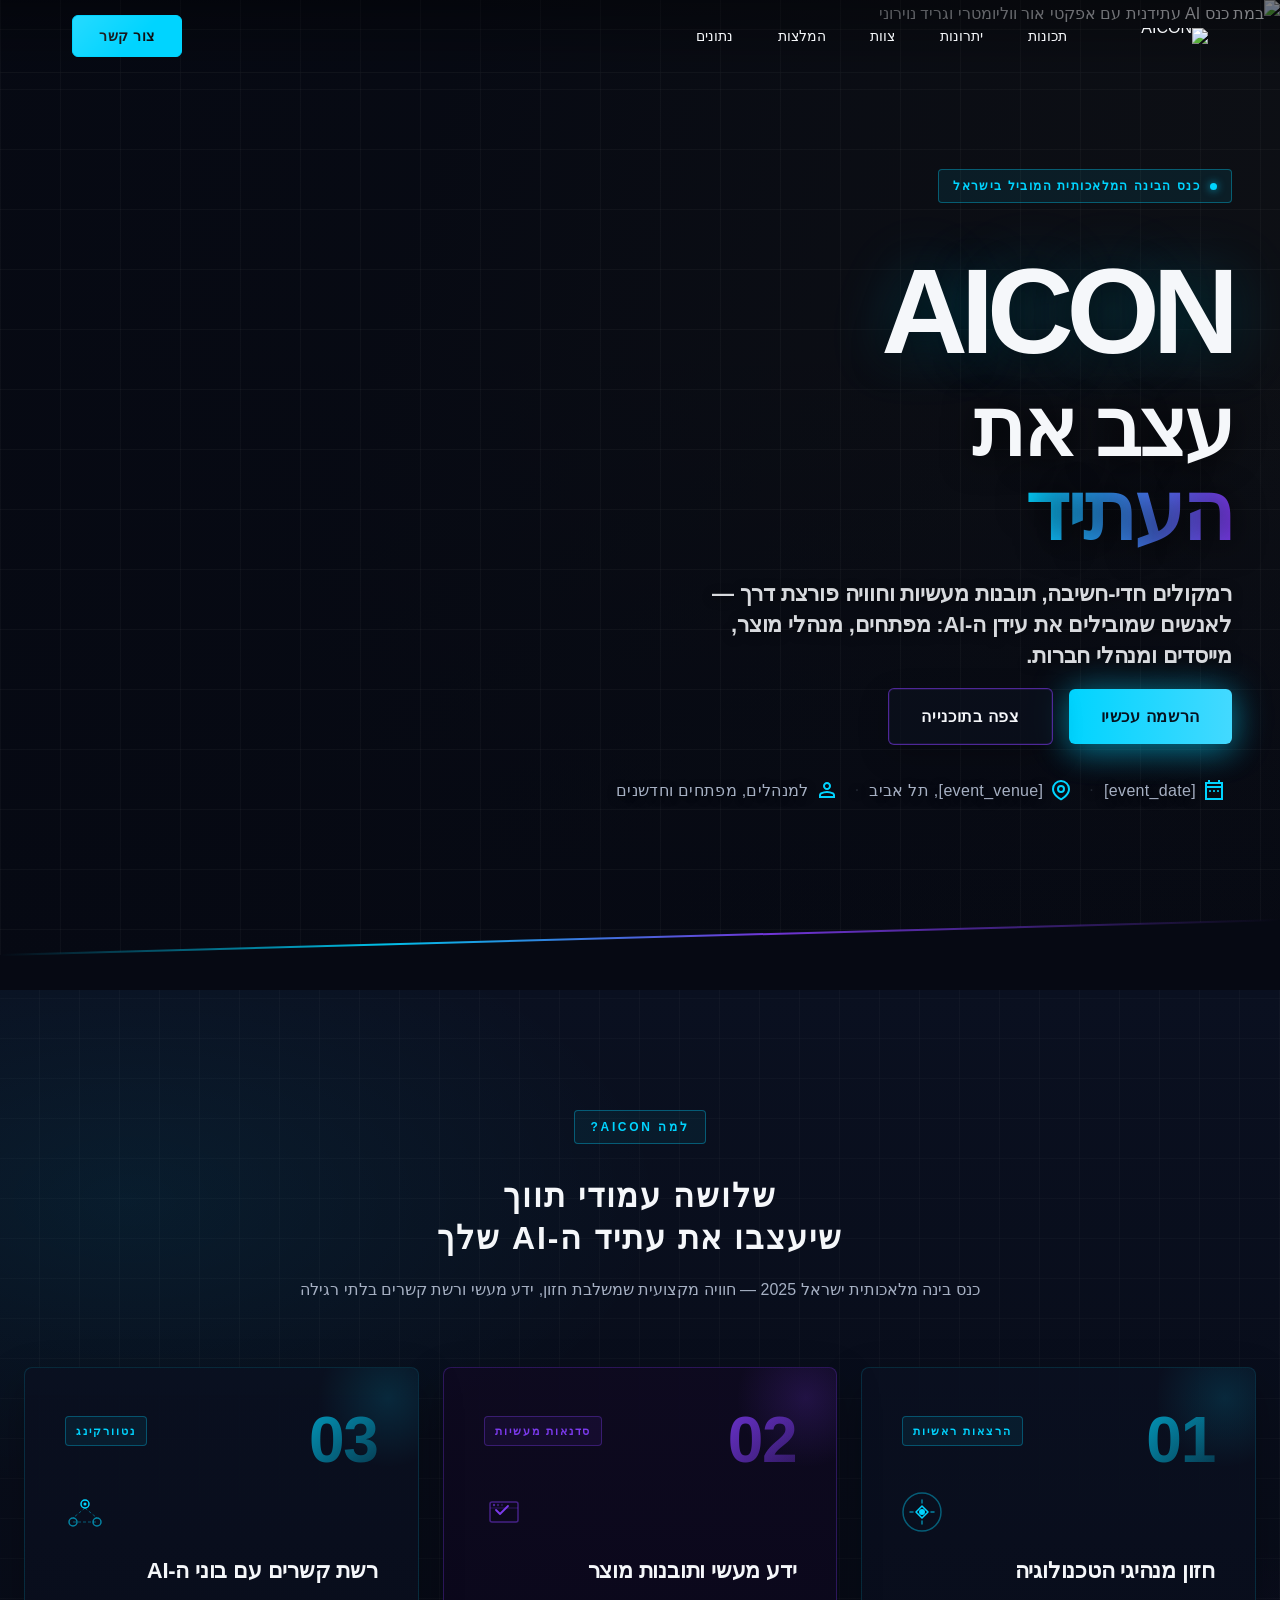
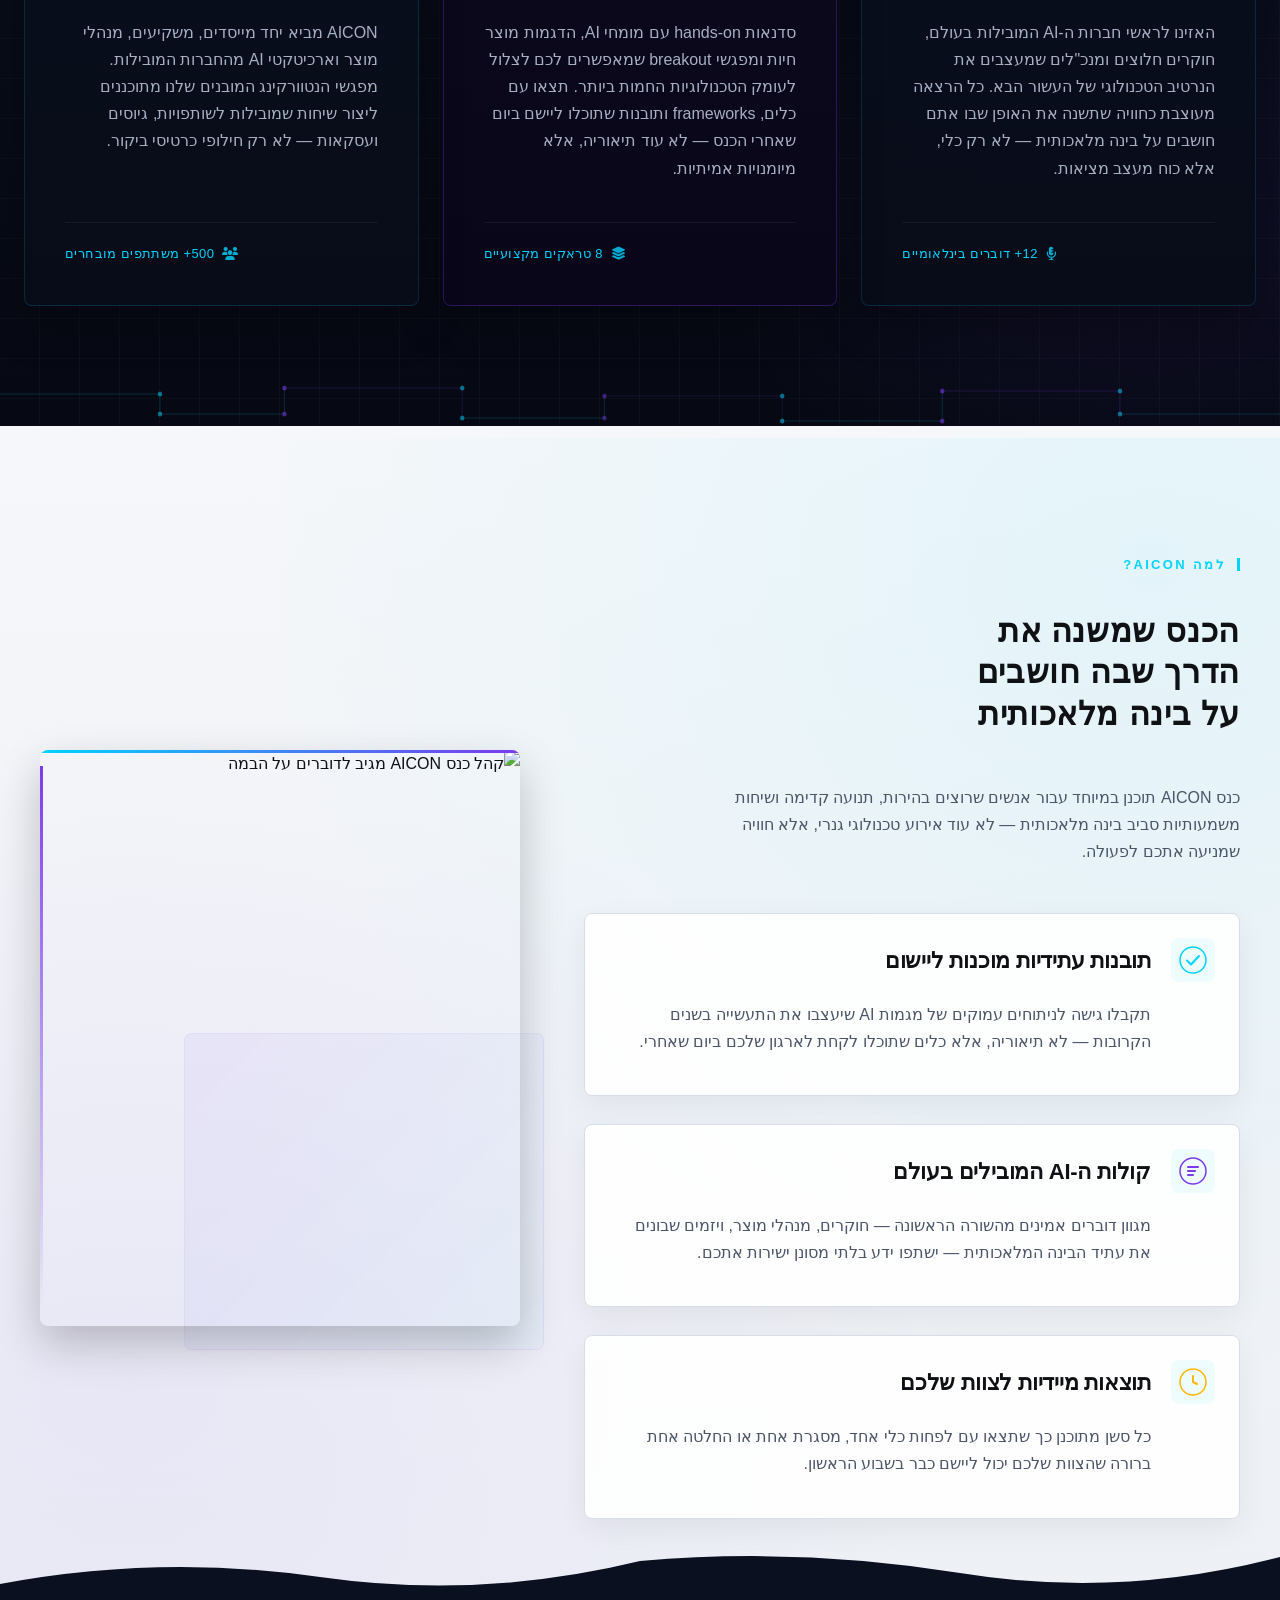
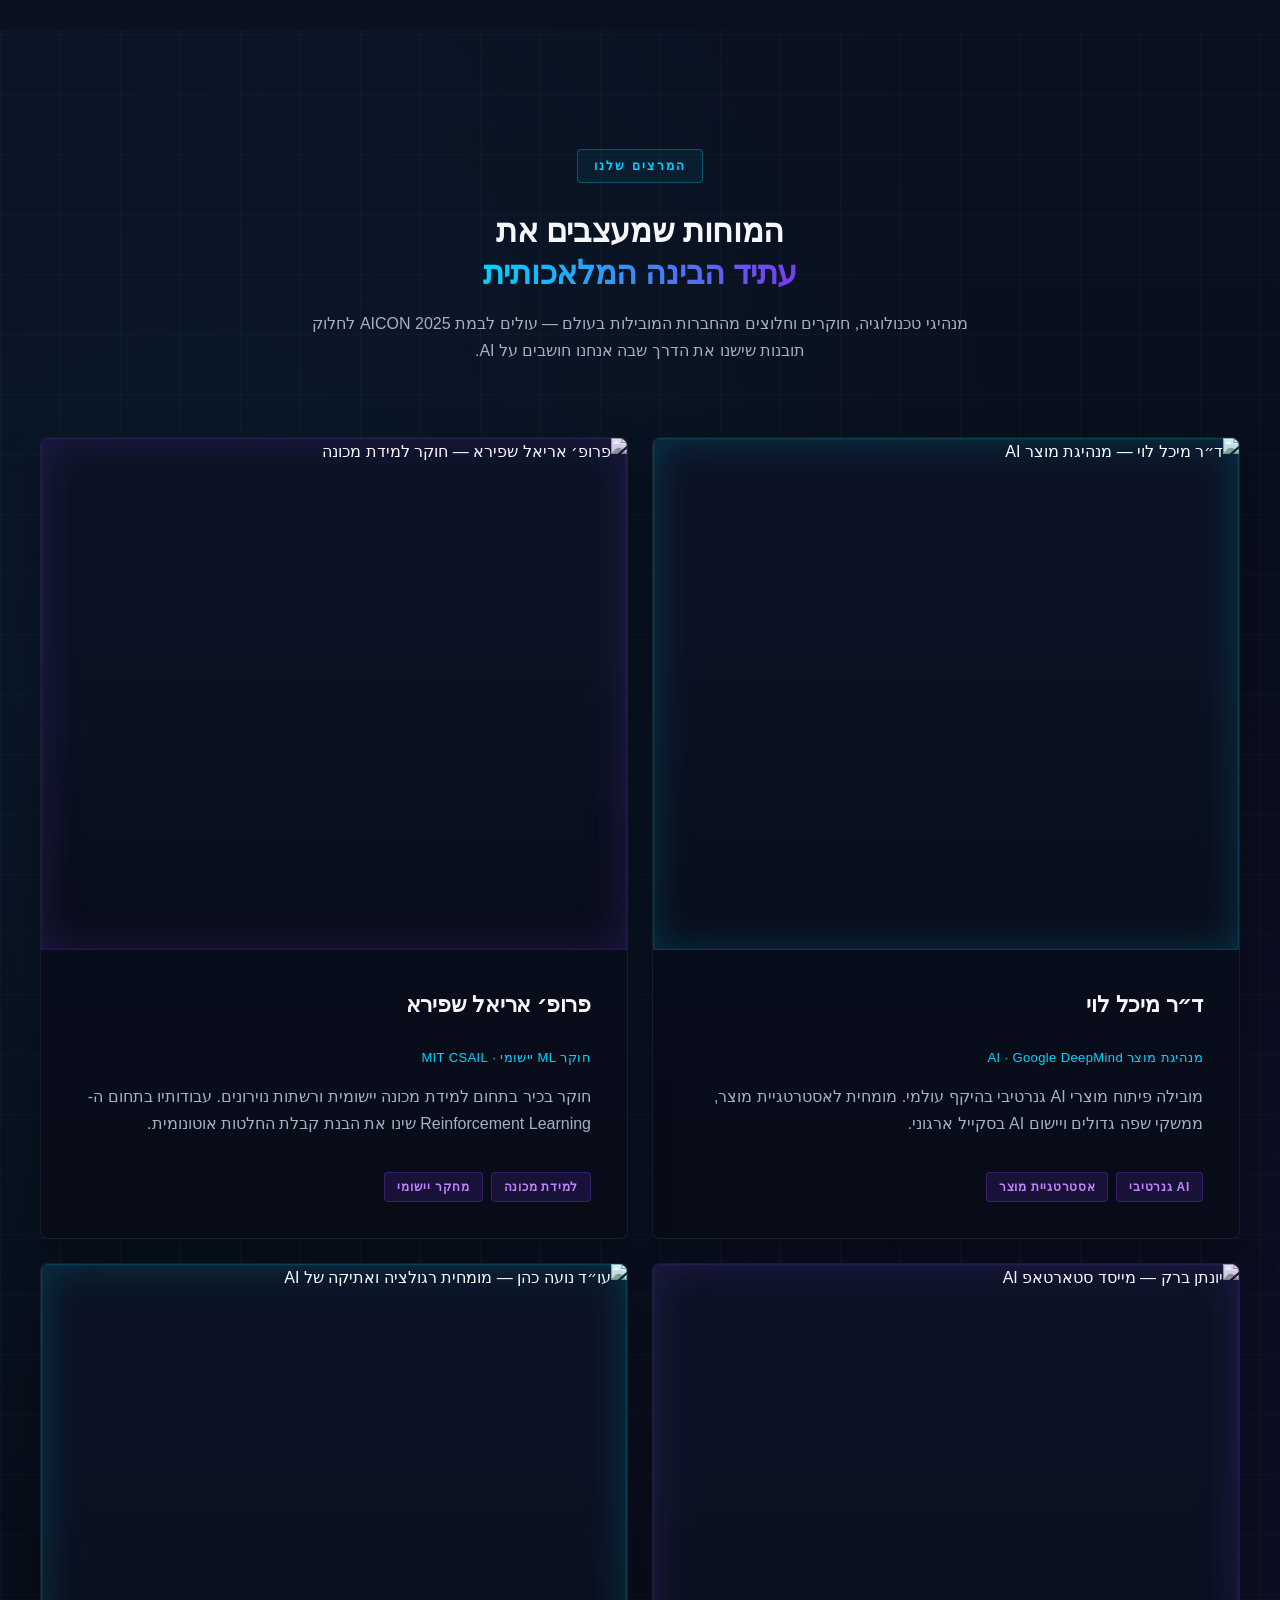
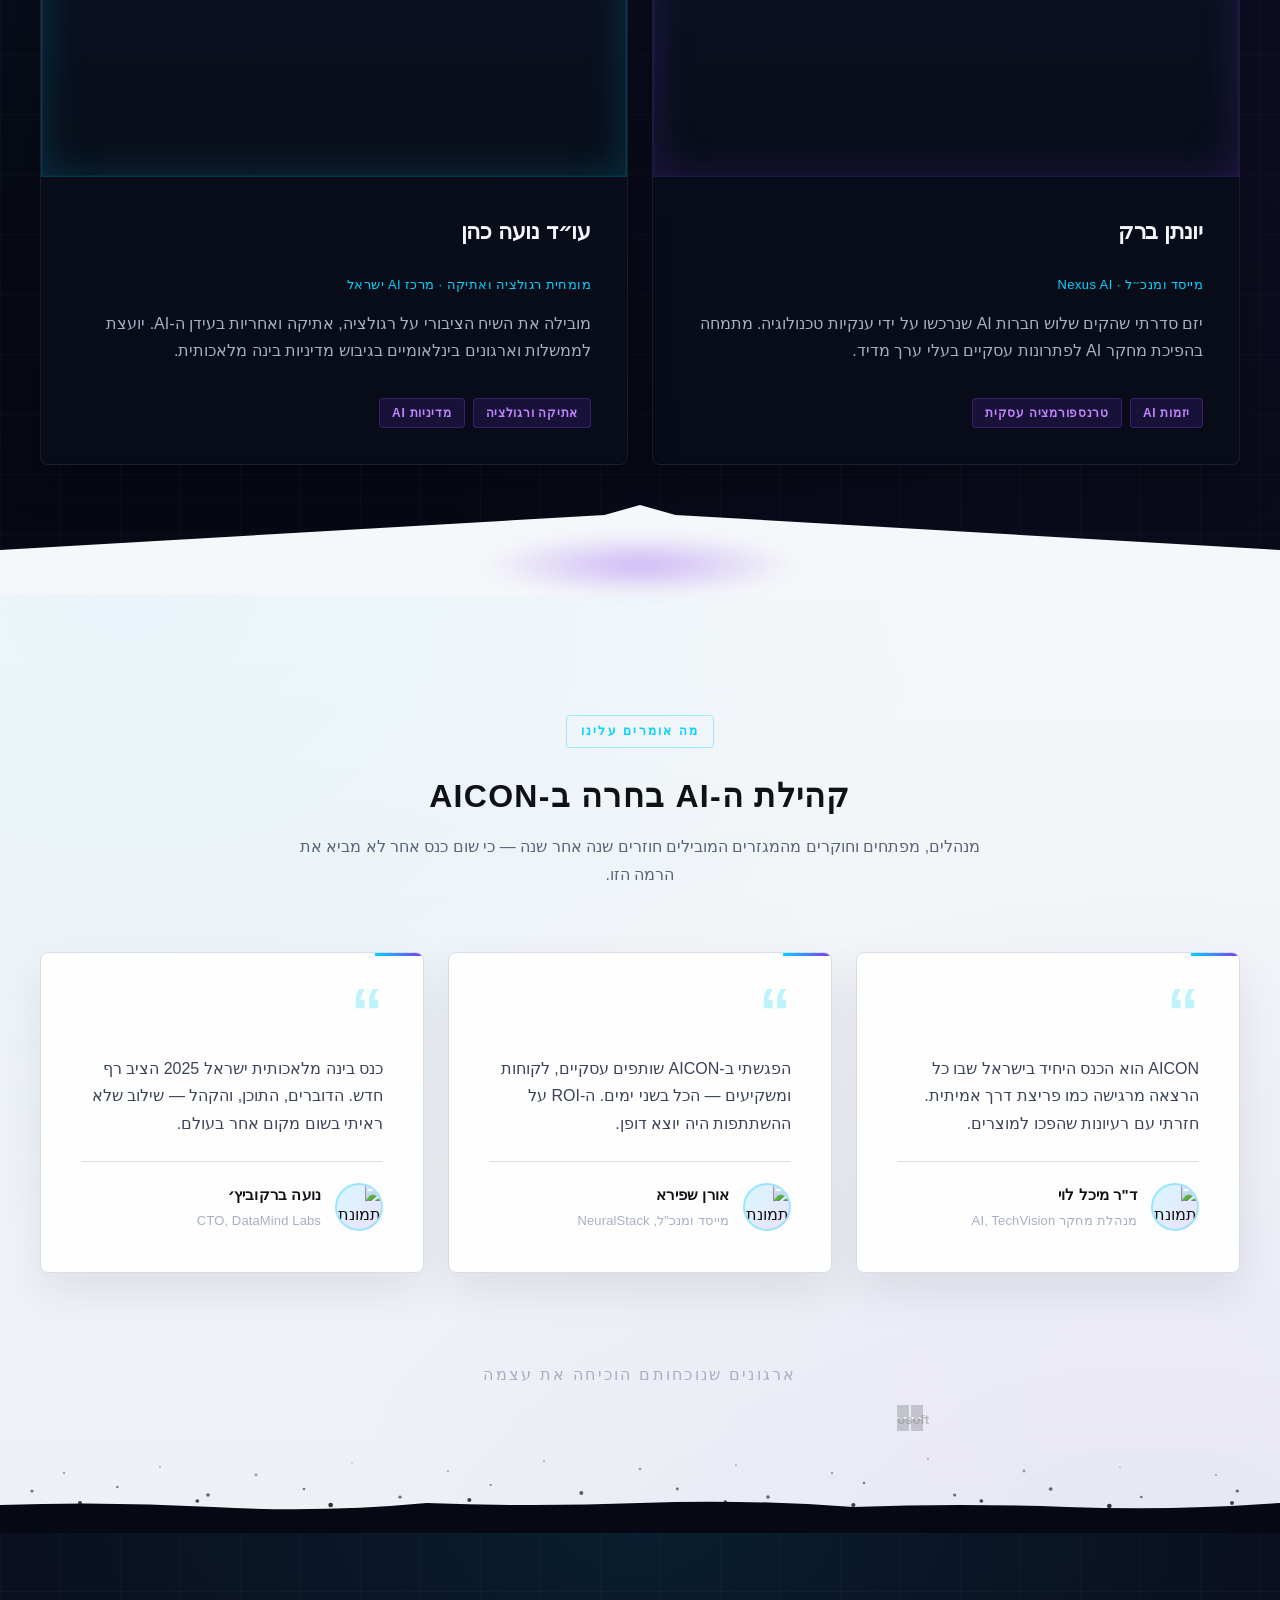
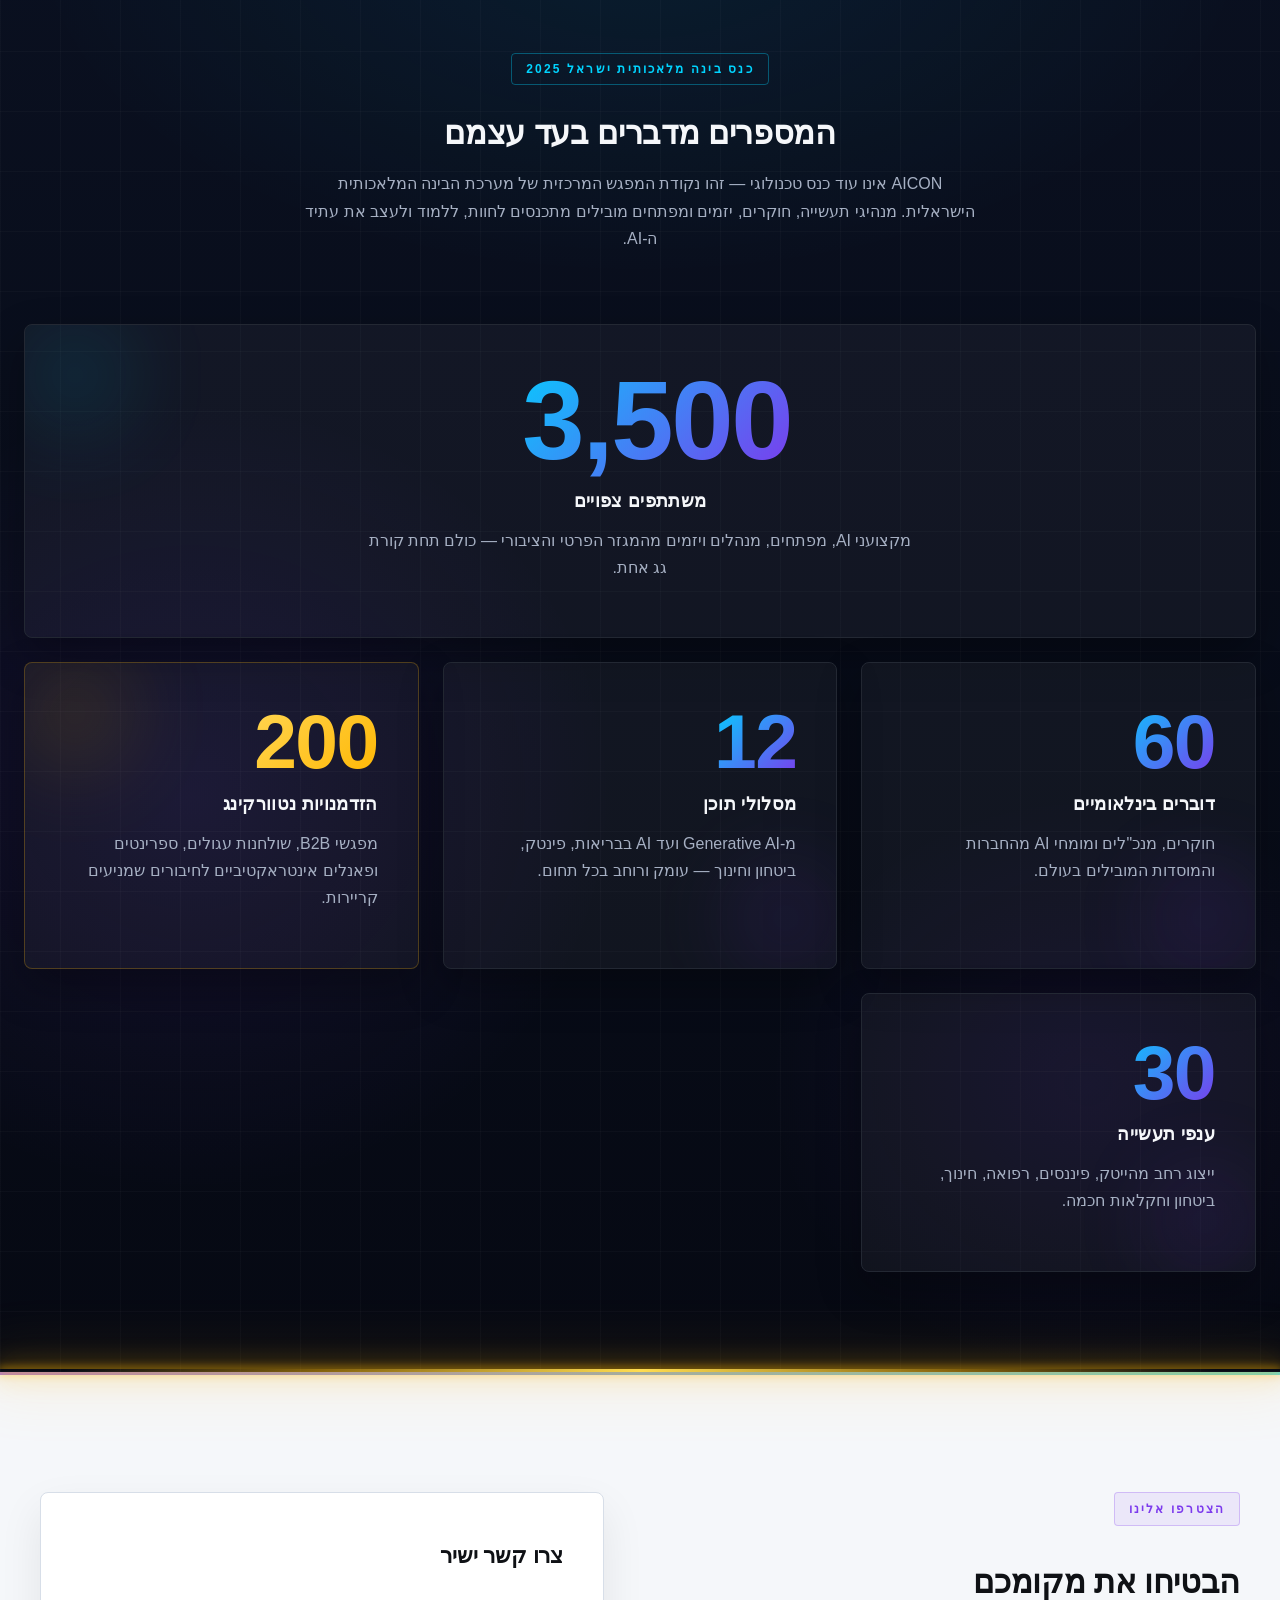
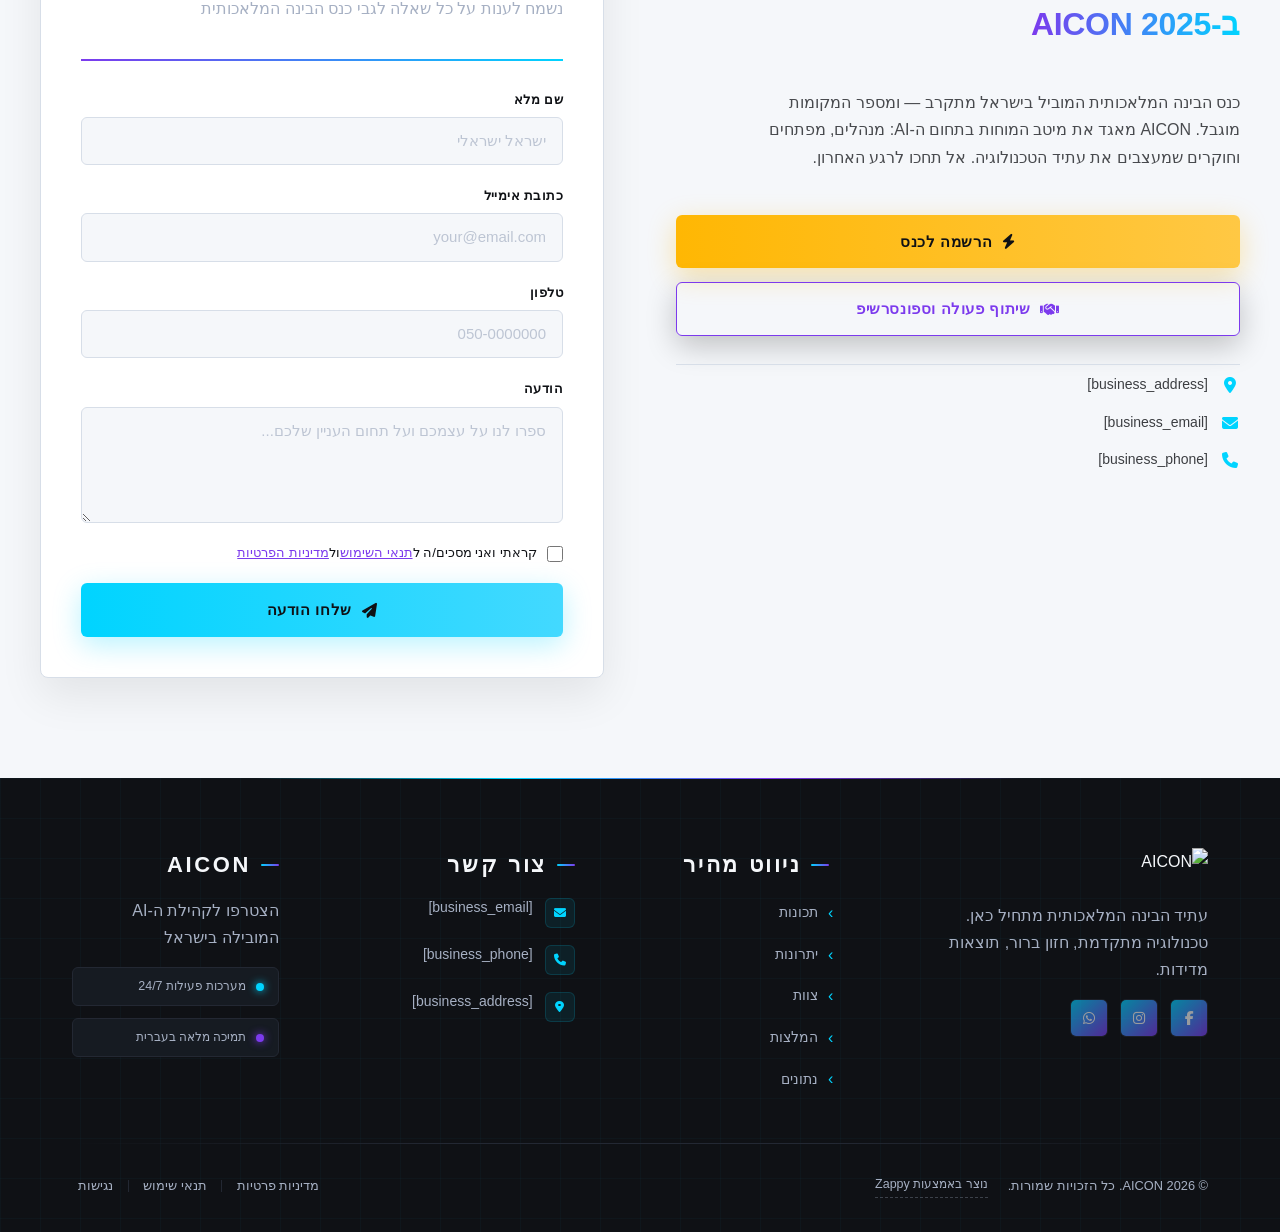
==== commit bd13c36b: "Background sync: Progressive GitHub Sync" ====
--- a/public/index.html
+++ b/public/index.html
@@ -1 +1 @@
-<!doctype html><html dir="rtl" lang="he"><head><meta charset="UTF-8"><meta content="width=device-width,initial-scale=1" name="viewport"><meta content="index, follow" name="robots"><title>aicon 56 price — AICON</title><meta content="An AI-focused conference event requiring a landing page to attract and register attendees. The event centers around artificial intelligence topics and likely ta" name="description"><meta content="aicon 56 price, aicon 72 sl, AICON, כנס בינה מלאכותית ישראל 2025" name="keywords"><link href="/assets/favicon.ico" rel="icon" type="image/x-icon"><link href="/assets/favicon-16x16.png" rel="icon" type="image/png" sizes="16x16"><link href="/assets/favicon-32x32.png" rel="icon" type="image/png" sizes="32x32"><link href="/assets/favicon-48x48.png" rel="icon" type="image/png" sizes="48x48"><link href="/assets/favicon-192x192.png" rel="icon" type="image/png" sizes="192x192"><link href="/assets/favicon-512x512.png" rel="icon" type="image/png" sizes="512x512"><link href="/assets/apple-touch-icon.png" rel="apple-touch-icon"><script>!function(){"use strict";var t="83dea51d-1181-4727-a7a2-44a3e0474216",e="https://api.zappy5.com/api/analytics/track",a=18e5,n=2592e6,o=!0,i=!0,r=!0;var s=function(){var e="zappy_visitor_"+t,a=null;try{if(a=localStorage.getItem(e)){var o=JSON.parse(a),i=Date.now();if(i-o.created<n)return o.lastSeen=i,localStorage.setItem(e,JSON.stringify(o)),o.id}}catch(t){console.warn("Zappy Analytics: LocalStorage not available")}var r="zv_"+Date.now()+"_"+Math.random().toString(36).substr(2,9);try{localStorage.setItem(e,JSON.stringify({id:r,created:Date.now(),lastSeen:Date.now()}))}catch(t){}return r}(),c=function(){var e="zappy_session_"+t,n=null;try{if(n=sessionStorage.getItem(e)){var o=JSON.parse(n),i=Date.now();if(i-o.timestamp<a)return o.timestamp=i,sessionStorage.setItem(e,JSON.stringify(o)),o.id}}catch(t){console.warn("Zappy Analytics: SessionStorage not available")}var r="zs_"+Date.now()+"_"+Math.random().toString(36).substr(2,9);try{sessionStorage.setItem(e,JSON.stringify({id:r,timestamp:Date.now()}))}catch(t){}return r}();function l(a,n){n=n||{};var o={website_id:t,event_type:a,page_path:window.location.pathname,referrer:document.referrer||"direct",visitor_id:s,session_id:c,metadata:n};if(navigator.sendBeacon){var i=new Blob([JSON.stringify(o)],{type:"application/json"});navigator.sendBeacon(e,i)}else fetch(e,{method:"POST",headers:{"Content-Type":"application/json"},body:JSON.stringify(o),keepalive:!0}).catch(function(t){console.warn("Zappy Analytics: Failed to track event",t)})}o&&l("pageview",{title:document.title,url:window.location.href}),i&&document.addEventListener("click",function(t){var e=t.target;if("BUTTON"===e.tagName||e.closest("button")){var a="BUTTON"===e.tagName?e:e.closest("button");l("click",{element:"button",text:a.textContent.trim().substring(0,100),id:a.id||null,class:a.className||null})}else if("A"===e.tagName||e.closest("a")){var n="A"===e.tagName?e:e.closest("a");l("navigation",{element:"link",text:n.textContent.trim().substring(0,100),href:n.href,external:n.hostname!==window.location.hostname})}},!0),r&&document.addEventListener("submit",function(t){var e=t.target;l("form_submit",{form_id:e.id||null,form_name:e.name||null,form_action:e.action||null,form_method:e.method||"GET"})},!0);var d=Date.now();window.addEventListener("beforeunload",function(){l("page_unload",{time_on_page:Math.floor((Date.now()-d)/1e3),page_path:window.location.pathname})}),window.zappyAnalytics={track:l,getVisitorId:function(){return s},getSessionId:function(){return c}}}()</script><meta content="aicon 56 price — AICON" property="og:title"><meta content="An AI-focused conference event requiring a landing page to attract and register attendees. The event centers around artificial intelligence topics and likely ta" property="og:description"><meta content="website" property="og:type"><meta content="he_IL" property="og:locale"><meta content="summary_large_image" name="twitter:card"><meta content="aicon 56 price — AICON" name="twitter:title"><meta content="An AI-focused conference event requiring a landing page to attract and register attendees. The event centers around artificial intelligence topics and likely ta" name="twitter:description"><link href="https://cdnjs.cloudflare.com/ajax/libs/font-awesome/6.4.0/css/all.min.css" rel="stylesheet"><link href="/assets/favicon.ico" rel="icon" type="image/x-icon"><link href="/assets/favicon-16x16.png" rel="icon" type="image/png" sizes="16x16"><link href="/assets/favicon-32x32.png" rel="icon" type="image/png" sizes="32x32"><link href="/assets/favicon-48x48.png" rel="icon" type="image/png" sizes="48x48"><link href="/assets/favicon-192x192.png" rel="icon" type="image/png" sizes="192x192"><link href="/assets/favicon-512x512.png" rel="icon" type="image/png" sizes="512x512"><link href="/assets/apple-touch-icon.png" rel="apple-touch-icon"><link href="https://cdn.jsdelivr.net/npm/vanilla-cookieconsent@3/dist/cookieconsent.css" rel="stylesheet"><script src="https://cdn.jsdelivr.net/npm/vanilla-cookieconsent@3/dist/cookieconsent.umd.js"></script><script src="https://cdn.jsdelivr.net/gh/mickidum/acc_toolbar/acctoolbar/acctoolbar.min.js"></script><link href="/styles.css" rel="stylesheet"><style id="zappy-dropdown-submenu-styles">#navMenu li:has(.sub-menu),.nav-menu li:has(.sub-menu),.navbar li:has(.sub-menu),nav li:has(.sub-menu){position:relative}#navMenu .sub-menu,.nav-menu .sub-menu,.navbar .sub-menu,nav .sub-menu{display:block!important;position:absolute!important;top:100%;left:0;min-width:220px;background:#fff;border-radius:8px;box-shadow:0 8px 25px rgba(0,0,0,.15);padding:8px 0;opacity:0;visibility:hidden;transform:translateY(10px);transition:all .3s ease;z-index:1000;list-style:none;pointer-events:none}#navMenu li:hover>.sub-menu,.nav-menu li:hover>.sub-menu,.navbar li:hover>.sub-menu,nav li:hover>.sub-menu{opacity:1!important;visibility:visible!important;transform:translateY(0)!important;pointer-events:auto!important}.sub-menu li{list-style:none;margin:0;padding:0}.sub-menu a{display:block!important;padding:10px 16px!important;color:var(--text-dark,#333)!important;font-weight:500;text-decoration:none;white-space:nowrap;transition:background-color .2s}.sub-menu a:hover{background-color:#f5f5f5}[dir=rtl] .nav-menu .sub-menu,[dir=rtl] .navbar .sub-menu,[dir=rtl] nav .sub-menu,html[lang=ar] .nav-menu .sub-menu,html[lang=ar] .navbar .sub-menu,html[lang=ar] nav .sub-menu,html[lang=he] .nav-menu .sub-menu,html[lang=he] .navbar .sub-menu,html[lang=he] nav .sub-menu{left:auto!important;right:0!important}.sub-menu:empty,.sub-menu:not(:has(li)):not(:has(> a)),.sub-menu:not(:has(li:not(.zappy-hidden-menu-item))):not(:has(> a)){display:none!important;opacity:0!important;visibility:hidden!important;pointer-events:none!important}li:has(.menu-group-title):hover>.sub-menu{opacity:1!important;visibility:visible!important;transform:translateY(0)!important;pointer-events:auto!important}#navMenu>li>.menu-group-title,.nav-menu>li>.menu-group-title{display:inline-block;padding:.5rem 1rem;cursor:default;user-select:none}@media (max-width:768px){#navMenu .sub-menu,.nav-menu .sub-menu,.navbar .sub-menu,nav .sub-menu{position:static!important;transform:none!important;box-shadow:none!important;background:0 0!important;max-height:0;overflow:hidden;opacity:0;visibility:hidden;transition:max-height .3s ease,opacity .3s ease;padding:0!important;border-radius:0!important}.sub-menu.mobile-expanded{max-height:60vh!important;overflow-y:auto!important;opacity:1!important;visibility:visible!important;padding:8px 0 8px 16px!important}[dir=rtl] .sub-menu.mobile-expanded,html[lang=he] .sub-menu.mobile-expanded{padding:8px 16px 8px 0!important}#navMenu li:hover>.sub-menu,.nav-menu li:hover>.sub-menu,.navbar li:hover>.sub-menu,nav li:hover>.sub-menu{opacity:0;visibility:hidden;pointer-events:none}#navMenu li>.sub-menu.mobile-expanded,.nav-menu li>.sub-menu.mobile-expanded,.navbar li>.sub-menu.mobile-expanded,nav li>.sub-menu.mobile-expanded{opacity:1!important;visibility:visible!important;pointer-events:auto!important}#navMenu li:has(.sub-menu),.nav-menu li:has(.sub-menu),.navbar li:has(.sub-menu),nav li:has(.sub-menu){display:flex!important;flex-wrap:wrap!important;align-items:center!important;position:relative!important;min-height:44px!important}#navMenu li:has(.sub-menu)>a,.nav-menu li:has(.sub-menu)>a,.navbar li:has(.sub-menu)>a,nav li:has(.sub-menu)>a{flex:1!important;min-width:0!important}#navMenu li:has(.sub-menu)>.menu-group-title,.nav-menu li:has(.sub-menu)>.menu-group-title,.navbar li:has(.sub-menu)>.menu-group-title,nav li:has(.sub-menu)>.menu-group-title{flex:1!important;min-width:0!important;padding:0!important;line-height:inherit!important}#navMenu li:has(.sub-menu)>.sub-menu,.nav-menu li:has(.sub-menu)>.sub-menu,.navbar li:has(.sub-menu)>.sub-menu,nav li:has(.sub-menu)>.sub-menu{flex-basis:100%!important;width:100%!important}#navMenu li:has(.sub-menu)>a [class*=arrow],#navMenu li:has(.sub-menu)>a [class*=chevron],.nav-menu li:has(.sub-menu)>a .fa-angle-down,.nav-menu li:has(.sub-menu)>a .fa-chevron-down,.nav-menu li:has(.sub-menu)>a [class*=arrow],.nav-menu li:has(.sub-menu)>a [class*=chevron],nav li:has(.sub-menu)>a [class*=arrow],nav li:has(.sub-menu)>a [class*=chevron]{display:none!important;visibility:hidden!important}.mobile-submenu-toggle{display:flex!important;align-items:center!important;justify-content:center!important;width:44px!important;height:auto!important;background:0 0!important;border:none!important;cursor:pointer!important;color:var(--text-dark)!important;position:static!important;flex-shrink:0!important;align-self:stretch!important;z-index:2!important;padding:0!important;margin:0!important}.mobile-submenu-toggle::after{content:''!important;width:0!important;height:0!important;border-left:6px solid transparent!important;border-right:6px solid transparent!important;border-top:7px solid currentColor!important;transition:transform .3s ease!important}.mobile-submenu-toggle.expanded::after{transform:rotate(180deg)!important}.sub-menu a{padding:10px 0!important;display:block!important;color:var(--text-dark)!important}.navbar .sub-menu li a,.zappy-products-dropdown .sub-menu a,nav.navbar .sub-menu li a{color:var(--text-dark)!important}}@media (min-width:769px){.mobile-submenu-toggle{display:none!important}}</style><style id="mobile-lang-menu-deployed-css">@media (max-width:768px){.lang-switcher,.nav-container .lang-switcher,.nav-cta-container .lang-switcher,.nav-ecommerce-icons .lang-switcher,.nav-icons-left .lang-switcher,.navbar .lang-switcher,.navbar .nav-cta-container .lang-switcher{display:none!important}.mobile-lang-menu{width:100%;border-top:1px solid rgba(128,128,128,.2);padding:8px 0 0 0;margin-top:8px}.mobile-lang-toggle{display:flex!important;align-items:center;justify-content:space-between;width:100%;padding:12px 16px;background:0 0;border:none;cursor:pointer;font-size:15px;color:inherit;font-family:inherit}.mobile-lang-toggle::after{content:'';display:inline-block;width:8px;height:8px;border-right:2px solid currentColor;border-bottom:2px solid currentColor;transform:rotate(45deg);transition:transform .3s ease;margin-left:8px}.mobile-lang-toggle.expanded::after{transform:rotate(-135deg)}.mobile-lang-options{max-height:0;overflow:hidden;transition:max-height .3s ease}.mobile-lang-options.expanded{max-height:300px}.mobile-lang-option{display:flex!important;align-items:center;gap:10px;padding:10px 24px;text-decoration:none;color:inherit;font-size:14px;font-family:inherit}.mobile-lang-option:hover{background:rgba(128,128,128,.1)}.mobile-lang-option.active{font-weight:600;opacity:.7;pointer-events:none}.mobile-lang-option img{width:20px;height:20px;border-radius:50%}}@media (min-width:769px){.mobile-lang-menu{display:none!important}}</style><style id="zappy-widget-visibility">#mic-access-tool-box,#mic-access-tool-general-button,#mic-init-access-tool #mic-access-tool-box,#mic-init-access-tool #mic-access-tool-general-button,#mic-init-access-tool .mic-access-tool-general-button,._access-icon,._access-menu,.mic-access-tool-box,.mic-access-tool-general-button,div[id*=mic-access-tool-box]{display:none!important;visibility:hidden!important;opacity:0!important;pointer-events:none!important}</style></head><body><nav class="navbar" dir="rtl"><button class="mobile-toggle" aria-label="Menu" id="mobileToggle"><svg viewBox="0 0 24 24" height="24" width="24" fill="none" class="hamburger-icon"><path d="M3 12h18M3 6h18M3 18h18" stroke="currentColor" stroke-width="2" stroke-linecap="round"></path></svg><svg viewBox="0 0 24 24" height="24" width="24" fill="none" class="close-icon" style="display:none"><path d="M18 6L6 18M6 6l12 12" stroke="currentColor" stroke-width="2" stroke-linecap="round"></path></svg></button><button class="phone-header-btn" aria-label="Call" data-phone="[business_phone]"><svg viewBox="0 0 24 24" height="20" width="20" fill="currentColor"><path d="M22 16.92v3a2 2 0 0 1-2.18 2 19.79 19.79 0 0 1-8.63-3.07 19.5 19.5 0 0 1-6-6 19.79 19.79 0 0 1-3.07-8.67A2 2 0 0 1 4.11 2h3a2 2 0 0 1 2 1.72 12.84 12.84 0 0 0 .7 2.81 2 2 0 0 1-.45 2.11L8.09 9.91a16 16 0 0 0 6 6l1.27-1.27a2 2 0 0 1 2.11-.45 12.84 12.84 0 0 0 2.81.7A2 2 0 0 1 22 16.92z"></path></svg></button><div class="nav-container"><div class="nav-right-group"><div class="nav-brand"><a href="/" class="logo-link"><img alt="AICON" src="/assets/business-logo.webp" class="logo"></a></div><ul class="nav-menu" id="navMenu"><li><a href="#features">תכונות</a></li><li><a href="#benefits">יתרונות</a></li><li><a href="#team">צוות</a></li><li><a href="#testimonials">המלצות</a></li><li><a href="#stats">נתונים</a></li></ul></div><div class="nav-cta-container"><a href="#contact" class="nav-cta-btn">צור קשר</a></div></div></nav><script>window.addEventListener("load",function(){const e=document.querySelector(".navbar, nav, header");if(!e)return void console.log("[Navbar] Navbar element not found");let t=document.getElementById("mobileToggle")||document.querySelector(".mobile-toggle")||document.querySelector(".hamburger")||document.querySelector(".hamburger-menu")||document.querySelector(".menu-toggle")||document.querySelector(".burger-menu")||document.querySelector('[aria-label="Menu"]')||document.querySelector('[aria-label="תפריט"]');const o=document.querySelector(".phone-header-btn"),n=window.getComputedStyle(e);let r=n.backgroundColor;if(console.log("[Navbar] Initial navbar background:",r),"transparent"===r||"rgba(0, 0, 0, 0)"===r||r.startsWith("rgba")&&r.includes(", 0)")){const e=n.backgroundImage;if(e&&"none"!==e)console.log("[Navbar] Navbar has background image/gradient, using dark text"),r="rgb(240, 240, 240)";else{const e=window.getComputedStyle(document.body).backgroundColor;console.log("[Navbar] Navbar transparent, using body background:",e),r=e}}const i=r.match(/\d+/g);if(i&&i.length>=3){const e=(.299*parseInt(i[0])+.587*parseInt(i[1])+.114*parseInt(i[2]))/255;console.log("[Navbar] Mobile button colors preserved from Claude CSS (luminance:",e.toFixed(2)+")");const n=document.createElement("style");n.id="zappy-mobile-nav-fix";document.documentElement.lang;document.documentElement.dir,n.textContent='\n        /* Hide mobile buttons on desktop, show only on mobile */\n        @media (min-width: 769px) {\n          .mobile-toggle,\n          .phone-header-btn {\n            display: none !important;\n          }\n        }\n        \n        /* Show and position mobile buttons correctly on mobile */\n        @media (max-width: 768px) {\n          .mobile-toggle,\n          .phone-header-btn {\n            position: absolute !important;\n            top: 50% !important;\n            transform: translateY(-50%) !important;\n            z-index: 1001 !important;\n            display: flex !important;\n            align-items: center !important;\n            justify-content: center !important;\n            width: 36px !important;\n            height: 36px !important;\n            border-radius: 50% !important;\n            border: none !important;\n            cursor: pointer !important;\n            padding: 6px !important;\n            background: none !important;\n            color: var(--nav-text, var(--text-dark)) !important;\n          }\n          \n          /* LTR positioning (default): hamburger LEFT, phone RIGHT */\n          html:not([dir="rtl"]):not([lang="he"]):not([lang="ar"]) .mobile-toggle,\n          html[dir="ltr"] .mobile-toggle {\n            left: 12px !important;\n            right: auto !important;\n          }\n          html:not([dir="rtl"]):not([lang="he"]):not([lang="ar"]) .phone-header-btn,\n          html[dir="ltr"] .phone-header-btn {\n            right: 12px !important;\n            left: auto !important;\n          }\n          \n          /* RTL positioning: hamburger RIGHT, phone LEFT */\n          html[dir="rtl"] .mobile-toggle,\n          html[lang="he"] .mobile-toggle,\n          html[lang="ar"] .mobile-toggle {\n            right: 12px !important;\n            left: auto !important;\n          }\n          html[dir="rtl"] .phone-header-btn,\n          html[lang="he"] .phone-header-btn,\n          html[lang="ar"] .phone-header-btn {\n            left: 12px !important;\n            right: auto !important;\n          }\n          \n          /* CRITICAL: Ensure nav-container has min-height on mobile */\n          /* All children are positioned absolutely/fixed on mobile, so height:auto collapses to 0 */\n          .nav-container {\n            min-height: 70px !important;\n            position: relative !important;\n          }\n          \n          /* Ensure SVG icons are properly sized and inherit color */\n          .mobile-toggle svg,\n          .phone-header-btn svg {\n            width: 24px !important;\n            height: 24px !important;\n            /* Don\'t force display - let JavaScript control hamburger/close toggle */\n          }\n          \n          /* Reset nav-cta-container on mobile - remove desktop box-shadow/padding */\n          /* that creates a visible ghost box when CTA button is hidden */\n          .nav-cta-container {\n            box-shadow: none !important;\n            padding: 0 !important;\n          }\n          \n          /* Hide nav-cta-container entirely on mobile when there\'s no lang-switcher */\n          /* (only the CTA button is inside, and it\'s hidden on mobile) */\n          .nav-cta-container:not(:has(.lang-switcher)) {\n            display: none !important;\n          }\n          \n          /* CRITICAL: Prevent hero image fade gradient from bleeding over headline text */\n          /* The .image-fade-gradient has bottom: -30px (extends below parent) */\n          /* On mobile stacked layout, this overlaps the h1 text below the image */\n          .hero-image-column {\n            overflow: hidden !important;\n          }\n          .image-fade-gradient {\n            bottom: 0 !important;\n          }\n          \n          /* Hide desktop language switcher on mobile - hamburger menu handles it */\n          /* High specificity to override stored CSS */\n          .lang-switcher,\n          .nav-cta-container .lang-switcher,\n          .nav-container .lang-switcher,\n          .navbar .lang-switcher,\n          .navbar .nav-cta-container .lang-switcher {\n            display: none !important;\n          }\n        }\n      ';const r=document.getElementById("zappy-mobile-nav-fix");r&&r.remove(),document.head.appendChild(n),console.log("[Navbar] Critical CSS injected for mobile nav positioning");const l=window.innerWidth<=768;if(t){const e=t.querySelector(".hamburger-icon"),o=t.querySelector(".close-icon");e&&(e.style.setProperty("width","24px","important"),e.style.setProperty("height","24px","important"),e.style.setProperty("display","block","important")),o&&(o.style.setProperty("width","24px","important"),o.style.setProperty("height","24px","important"),o.style.setProperty("display","none","important")),l?(t.style.setProperty("position","absolute","important"),t.style.setProperty("top","50%","important"),t.style.setProperty("transform","translateY(-50%)","important"),t.style.setProperty("z-index","1001","important"),t.style.removeProperty("left"),t.style.removeProperty("right"),console.log("[Navbar] Mobile toggle positioning applied (mobile viewport)")):(t.style.removeProperty("position"),t.style.removeProperty("top"),t.style.removeProperty("transform"),t.style.removeProperty("z-index"),t.style.removeProperty("left"),t.style.removeProperty("right"),console.log("[Navbar] Desktop viewport - cleared mobile toggle inline positioning"))}if(o){const e=o.querySelector("svg");e&&(e.style.width="24px",e.style.height="24px",e.setAttribute("width","24"),e.setAttribute("height","24")),l?(o.style.setProperty("position","absolute","important"),o.style.setProperty("top","50%","important"),o.style.setProperty("transform","translateY(-50%)","important"),o.style.setProperty("z-index","1001","important"),o.style.removeProperty("left"),o.style.removeProperty("right"),console.log("[Navbar] Phone button positioning applied (mobile viewport)")):(o.style.removeProperty("position"),o.style.removeProperty("top"),o.style.removeProperty("transform"),o.style.removeProperty("z-index"),o.style.removeProperty("left"),o.style.removeProperty("right"),console.log("[Navbar] Desktop viewport - cleared phone button inline positioning"))}}else console.log("[Navbar] Could not parse background color:",r);t=document.getElementById("mobileToggle")||document.querySelector(".mobile-toggle")||document.querySelector(".hamburger")||document.querySelector(".hamburger-menu")||document.querySelector(".menu-toggle")||document.querySelector(".burger-menu")||document.querySelector('[aria-label="Menu"]')||document.querySelector('[aria-label="תפריט"]');const l=document.getElementById("navMenu")||document.querySelector(".nav-menu")||document.querySelector(".nav-links")||document.querySelector("nav ul:not(.submenu)");if(!t||!l)return void console.log("[Navbar] Mobile toggle or menu not found:",{toggle:!!t,menu:!!l});l.id||(l.id="navMenu"),console.log("[Navbar] Initializing mobile menu...");const a=t.cloneNode(!0);t.parentNode.replaceChild(a,t),a.addEventListener("click",function(e){e.preventDefault(),e.stopPropagation();const t=this.querySelector(".hamburger-icon"),o=this.querySelector(".close-icon");l.classList.contains("active")?(l.classList.remove("active"),t&&t.style.setProperty("display","block","important"),o&&o.style.setProperty("display","none","important"),document.body.style.overflow="",console.log("[Navbar] Menu closed")):(l.classList.add("active"),t&&t.style.setProperty("display","none","important"),o&&o.style.setProperty("display","block","important"),document.body.style.overflow="hidden",console.log("[Navbar] Menu opened"))}),l.querySelectorAll("a").forEach(function(e){e.addEventListener("click",function(){if("#"===this.getAttribute("href"))return;const e=a.querySelector(".hamburger-icon"),t=a.querySelector(".close-icon");l.classList.remove("active"),e&&e.style.setProperty("display","block","important"),t&&t.style.setProperty("display","none","important"),document.body.style.overflow="",console.log("[Navbar] Menu closed (link clicked)")})});var s=l.querySelectorAll(".dropdown-toggle");s.forEach(function(e){e.addEventListener("click",function(e){e.preventDefault(),e.stopPropagation();var t=this.closest(".nav-dropdown");t&&(t.parentNode.querySelectorAll(".nav-dropdown.open").forEach(function(e){e!==t&&e.classList.remove("open")}),t.classList.toggle("open"),console.log("[Navbar] Dropdown toggled:",t.classList.contains("open")?"open":"closed"))})}),document.addEventListener("click",function(e){e.target.closest(".nav-dropdown")||document.querySelectorAll(".nav-dropdown.open").forEach(function(e){e.classList.remove("open")})}),console.log("[Navbar] Dropdown handlers initialized for "+s.length+" dropdowns"),o&&o.addEventListener("click",function(){const e=document.querySelectorAll('a[href^="tel:"]'),t=e.length>0?e[0].getAttribute("href").replace("tel:",""):"[business_phone]";window.location.href="tel:"+t,console.log("[Navbar] Phone button clicked")}),console.log("[Navbar] Mobile menu initialized successfully");const p=function(){const e=document.querySelector(".whatsapp-float");e&&(window.innerWidth>=769?(e.style.setProperty("display","none","important"),e.style.setProperty("visibility","hidden","important"),e.style.setProperty("opacity","0","important"),e.style.setProperty("pointer-events","none","important"),console.log("[WhatsApp] Button hidden on desktop")):(e.style.removeProperty("display"),e.style.removeProperty("visibility"),e.style.removeProperty("opacity"),e.style.removeProperty("pointer-events"),console.log("[WhatsApp] Button visible on mobile")))};let c;p(),window.addEventListener("resize",function(){clearTimeout(c),c=setTimeout(p,100)})})</script><main><section class="index-hero-section" data-layout-spec="בית-hero" dir="rtl" id="zappy-section-0" data-hero-type="fullscreen-scrim"><div class="index-hero-bg"><img alt="במת כנס AI עתידנית עם אפקטי אור ווליומטרי וגריד נוירוני" src="/assets/site-index-hero-image-1.webp" data-context="Dramatic futuristic AI conference stage with volumetric cyan and purple light beams cutting through darkness, neural network grid patterns projected on massive screens, holographic data visualizations floating in the air, a vast auditorium filled with glowing screens, deep dark atmosphere with high contrast zones of electric blue and violet light, cinematic wide angle, photorealistic, ultra high detail, no people visible, architectural grandeur of a high-stakes technology summit" data-placeholder="index-hero-image-1" height="1080" width="1920" data-element-id="img-1775672192588-dm5p7kvdj" data-element-type="image" data-hero-background="true" data-hero-bg="true"></div><div class="index-hero-scrim" aria-hidden="true"></div><div class="index-hero-texture" aria-hidden="true"></div><div class="index-hero-container"><div class="index-hero-content"><div class="index-hero-badge"><span class="index-hero-badge-dot" aria-hidden="true"></span><span>כנס הבינה המלאכותית המוביל בישראל</span></div><h1 class="index-hero-h1"><span class="index-hero-h1-line1">AICON</span><span class="index-hero-h1-line2">עצב את<br><span class="index-hero-h1-gradient">העתיד</span></span></h1><h3 class="index-hero-h3">רמקולים חדי-חשיבה, תובנות מעשיות וחוויה פורצת דרך — לאנשים שמובילים את עידן ה-AI: מפתחים, מנהלי מוצר, מייסדים ומנהלי חברות.</h3><div class="index-hero-ctas"><a href="#register" class="index-hero-btn-primary" data-element-id="btn-1775672192585-dtufnt3mi" data-element-type="button" data-native-element="true">הרשמה עכשיו</a><a href="#program" class="index-hero-btn-secondary" data-element-id="btn-1775672192585-eeo78n89c" data-element-type="button" data-native-element="true">צפה בתוכנייה</a></div><p class="index-hero-meta"><span class="index-hero-meta-item"><br><svg viewBox="0 0 16 16" xmlns="http://www.w3.org/2000/svg" data-element-type="icon" data-icon-type="iconify" height="24" width="24" aria-hidden="true" class="iconify iconify--formkit" data-element-id="native-icon-1775672293896-f8maxp9e6" data-icon="formkit:date" data-iconify="formkit:date" data-size-adjusted="true" role="img" style="width:24px !important;height:24px !important;display:inline-block;vertical-align:-0.125em;color:rgb(0, 212, 255)"><path d="M14.5 16h-13C.67 16 0 15.33 0 14.5v-12C0 1.67.67 1 1.5 1h13c.83 0 1.5.67 1.5 1.5v12c0 .83-.67 1.5-1.5 1.5M1.5 2c-.28 0-.5.22-.5.5v12c0 .28.22.5.5.5h13c.28 0 .5-.22.5-.5v-12c0-.28-.22-.5-.5-.5z" fill="currentColor"></path><path d="M4.5 4c-.28 0-.5-.22-.5-.5v-3c0-.28.22-.5.5-.5s.5.22.5.5v3c0 .28-.22.5-.5.5m7 0c-.28 0-.5-.22-.5-.5v-3c0-.28.22-.5.5-.5s.5.22.5.5v3c0 .28-.22.5-.5.5m4 2H.5C.22 6 0 5.78 0 5.5S.22 5 .5 5h15c.28 0 .5.22.5.5s-.22.5-.5.5" fill="currentColor"></path></svg>[event_date]</span><span class="index-hero-meta-divider" aria-hidden="true">·</span><span class="index-hero-meta-item"><br><svg viewBox="0 0 24 24" xmlns="http://www.w3.org/2000/svg" data-element-type="icon" data-icon-type="iconify" height="24" width="24" aria-hidden="true" class="iconify iconify--mingcute" data-element-id="native-icon-1775672264495-n9t4e7o6t" data-icon="mingcute:location-line" data-iconify="mingcute:location-line" data-size-adjusted="true" role="img" style="width:24px;height:24px;display:inline-block;vertical-align:-0.125em;color:rgb(0, 212, 255);cursor:pointer"><g fill="none" fill-rule="evenodd"><path d="m12.593 23.258l-.011.002l-.071.035l-.02.004l-.014-.004l-.071-.035q-.016-.005-.024.005l-.004.01l-.017.428l.005.02l.01.013l.104.074l.015.004l.012-.004l.104-.074l.012-.016l.004-.017l-.017-.427q-.004-.016-.017-.018m.265-.113l-.013.002l-.185.093l-.01.01l-.003.011l.018.43l.005.012l.008.007l.201.093q.019.005.029-.008l.004-.014l-.034-.614q-.005-.018-.02-.022m-.715.002a.02.02 0 0 0-.027.006l-.006.014l-.034.614q.001.018.017.024l.015-.002l.201-.093l.01-.008l.004-.011l.017-.43l-.003-.012l-.01-.01z"></path><path d="M12 2a9 9 0 0 1 9 9c0 3.074-1.676 5.59-3.442 7.395a20.4 20.4 0 0 1-2.876 2.416l-.426.29l-.2.133l-.377.24l-.336.205l-.416.242a1.87 1.87 0 0 1-1.854 0l-.416-.242l-.52-.32l-.192-.125l-.41-.273a20.6 20.6 0 0 1-3.093-2.566C4.676 16.589 3 14.074 3 11a9 9 0 0 1 9-9m0 2a7 7 0 0 0-7 7c0 2.322 1.272 4.36 2.871 5.996a18 18 0 0 0 2.222 1.91l.458.326q.222.155.427.288l.39.25l.343.209l.289.169l.455-.269l.367-.23q.293-.186.627-.417l.458-.326a18 18 0 0 0 2.222-1.91C17.728 15.361 19 13.322 19 11a7 7 0 0 0-7-7m0 3a4 4 0 1 1 0 8a4 4 0 0 1 0-8m0 2a2 2 0 1 0 0 4a2 2 0 0 0 0-4" fill="currentColor"></path></g></svg>[event_venue], תל אביב</span><span class="index-hero-meta-divider" aria-hidden="true">·</span><span class="index-hero-meta-item"><br><svg viewBox="0 0 24 24" xmlns="http://www.w3.org/2000/svg" data-element-type="icon" data-icon-type="iconify" height="24" width="24" aria-hidden="true" class="iconify iconify--material-symbols" data-element-id="native-icon-1775672319896-pt92v6buz" data-icon="material-symbols:person-outline" data-iconify="material-symbols:person-outline" data-size-adjusted="true" role="img" style="width:24px !important;height:24px !important;display:inline-block;vertical-align:-0.125em;color:rgb(0, 212, 255);cursor:pointer"><path d="M9.175 10.825Q8 9.65 8 8t1.175-2.825T12 4t2.825 1.175T16 8t-1.175 2.825T12 12t-2.825-1.175M4 20v-2.8q0-.85.438-1.562T5.6 14.55q1.55-.775 3.15-1.162T12 13t3.25.388t3.15 1.162q.725.375 1.163 1.088T20 17.2V20zm2-2h12v-.8q0-.275-.137-.5t-.363-.35q-1.35-.675-2.725-1.012T12 15t-2.775.338T6.5 16.35q-.225.125-.363.35T6 17.2zm7.413-8.587Q14 8.825 14 8t-.587-1.412T12 6t-1.412.588T10 8t.588 1.413T12 10t1.413-.587M12 18" fill="currentColor"></path></svg>למנהלים, מפתחים וחדשנים</span></p></div></div><div class="index-hero-divider-wrapper"><svg viewBox="0 0 1440 90" xmlns="http://www.w3.org/2000/svg" aria-hidden="true" data-no-icon-edit="true" preserveAspectRatio="none"><defs><linearGradient id="heroGlowLine" x1="0%" x2="100%" y1="0%" y2="0%"><stop offset="0%" stop-color="#00D4FF" stop-opacity="0"></stop><stop offset="30%" stop-color="#00D4FF" stop-opacity="0.9"></stop><stop offset="60%" stop-color="#7C3AED" stop-opacity="0.9"></stop><stop offset="100%" stop-color="#7C3AED" stop-opacity="0"></stop></linearGradient></defs><path d="M0,90 L0,55 L1440,20 L1440,90 Z" fill="#060913"></path><line stroke="url(#heroGlowLine)" stroke-width="2" x1="0" x2="1440" y1="55" y2="20"></line></svg></div></section><section class="index-features-section" data-layout-spec="בית-features" dir="rtl" id="features"><div class="index-features-section__grid-texture" aria-hidden="true"></div><div class="index-features-section__container"><div class="index-features-section__intro"><span class="index-features-section__eyebrow">למה AICON?</span><h2 class="index-features-section__heading">שלושה עמודי תווך<br>שיעצבו את עתיד ה-AI שלך</h2><p class="index-features-section__subheading">כנס בינה מלאכותית ישראל 2025 — חוויה מקצועית שמשלבת חזון, ידע מעשי ורשת קשרים בלתי רגילה</p></div><div class="index-features-section__grid"><article class="index-features-section__card"><div class="index-features-section__card-glow index-features-section__card-glow--cyan" aria-hidden="true"></div><div class="index-features-section__card-inner"><div class="index-features-section__card-header"><span class="index-features-section__numeral">01</span><div class="index-features-section__card-badge">הרצאות ראשיות</div></div><div class="index-features-section__card-icon" aria-hidden="true"><svg viewBox="0 0 40 40" xmlns="http://www.w3.org/2000/svg" data-element-type="icon" data-icon-type="svg" height="40" width="40" fill="none"><circle cx="20" cy="20" r="19" opacity="0.4" stroke="var(--primary)" stroke-width="1.5"></circle><path d="M14 20 L20 14 L26 20 L20 26 Z" fill="none" stroke="var(--primary)" stroke-linejoin="round" stroke-width="1.5"></path><circle cx="20" cy="20" r="3" fill="var(--primary)"></circle><path d="M20 8 L20 11 M20 29 L20 32 M8 20 L11 20 M29 20 L32 20" stroke="var(--primary)" stroke-width="1.5" stroke-linecap="round" opacity="0.6"></path></svg></div><h3 class="index-features-section__card-title">חזון מנהיגי הטכנולוגיה</h3><p class="index-features-section__card-text">האזינו לראשי חברות ה-AI המובילות בעולם, חוקרים חלוצים ומנכ"לים שמעצבים את הנרטיב הטכנולוגי של העשור הבא. כל הרצאה מעוצבת כחוויה שתשנה את האופן שבו אתם חושבים על בינה מלאכותית — לא רק כלי, אלא כוח מעצב מציאות.</p><div class="index-features-section__card-meta"><span class="index-features-section__meta-item"><i class="fas fa-microphone-alt" aria-hidden="true"></i>12+ דוברים בינלאומיים</span></div></div></article><article class="index-features-section__card index-features-section__card--featured"><div class="index-features-section__card-glow index-features-section__card-glow--purple" aria-hidden="true"></div><div class="index-features-section__card-inner"><div class="index-features-section__card-header"><span class="index-features-section__numeral index-features-section__numeral--accent">02</span><div class="index-features-section__card-badge index-features-section__card-badge--accent">סדנאות מעשיות</div></div><div class="index-features-section__card-icon" aria-hidden="true"><svg viewBox="0 0 40 40" xmlns="http://www.w3.org/2000/svg" data-element-type="icon" data-icon-type="svg" height="40" width="40" fill="none"><rect fill="none" height="20" opacity="0.5" width="28" x="6" y="10" rx="2" stroke="var(--secondary)" stroke-width="1.5"></rect><path d="M12 18 L16 22 L24 14" stroke="var(--secondary)" stroke-width="1.8" stroke-linecap="round" stroke-linejoin="round"></path><path d="M6 16 L34 16" stroke="var(--secondary)" stroke-width="1" opacity="0.3"></path><circle cx="10" cy="13" r="1.2" fill="var(--secondary)" opacity="0.6"></circle><circle cx="14" cy="13" r="1.2" fill="var(--secondary)" opacity="0.4"></circle><circle cx="18" cy="13" r="1.2" fill="var(--secondary)" opacity="0.25"></circle></svg></div><h3 class="index-features-section__card-title">ידע מעשי ותובנות מוצר</h3><p class="index-features-section__card-text">סדנאות hands-on עם מומחי AI, הדגמות מוצר חיות ומפגשי breakout שמאפשרים לכם לצלול לעומק הטכנולוגיות החמות ביותר. תצאו עם כלים, frameworks ותובנות שתוכלו ליישם ביום שאחרי הכנס — לא עוד תיאוריה, אלא מיומנויות אמיתיות.</p><div class="index-features-section__card-meta"><span class="index-features-section__meta-item"><i class="fas fa-layer-group" aria-hidden="true"></i>8 טראקים מקצועיים</span></div></div></article><article class="index-features-section__card"><div class="index-features-section__card-glow index-features-section__card-glow--cyan" aria-hidden="true"></div><div class="index-features-section__card-inner"><div class="index-features-section__card-header"><span class="index-features-section__numeral">03</span><div class="index-features-section__card-badge">נטוורקינג</div></div><div class="index-features-section__card-icon" aria-hidden="true"><svg viewBox="0 0 40 40" xmlns="http://www.w3.org/2000/svg" data-element-type="icon" data-icon-type="svg" height="40" width="40" fill="none"><circle cx="20" cy="12" r="4" fill="none" stroke="var(--primary)" stroke-width="1.5"></circle><circle cx="8" cy="30" r="4" fill="none" opacity="0.6" stroke="var(--primary)" stroke-width="1.5"></circle><circle cx="32" cy="30" r="4" fill="none" opacity="0.6" stroke="var(--primary)" stroke-width="1.5"></circle><path d="M20 16 L8 26 M20 16 L32 26 M8 30 L32 30" stroke="var(--primary)" stroke-width="1" opacity="0.4" stroke-dasharray="3 2"></path><circle cx="20" cy="12" r="1.5" fill="var(--primary)"></circle></svg></div><h3 class="index-features-section__card-title">רשת קשרים עם בוני ה-AI</h3><p class="index-features-section__card-text">AICON מביא יחד מייסדים, משקיעים, מנהלי מוצר וארכיטקטי AI מהחברות המובילות. מפגשי הנטוורקינג המובנים שלנו מתוכננים ליצור שיחות שמובילות לשותפויות, גיוסים ועסקאות — לא רק חילופי כרטיסי ביקור.</p><div class="index-features-section__card-meta"><span class="index-features-section__meta-item"><i class="fas fa-users" aria-hidden="true"></i>500+ משתתפים מובחרים</span></div></div></article></div></div><div class="index-features-section__divider-wrapper"><svg viewBox="0 0 1440 72" xmlns="http://www.w3.org/2000/svg" aria-hidden="true" data-no-icon-edit="true" preserveAspectRatio="none"><line stroke="rgba(0,212,255,0.18)" stroke-width="1" x1="0" x2="180" y1="28" y2="28"></line><line stroke="rgba(0,212,255,0.18)" stroke-width="1" x1="180" x2="180" y1="28" y2="48"></line><line stroke="rgba(0,212,255,0.18)" stroke-width="1" x1="180" x2="320" y1="48" y2="48"></line><line stroke="rgba(0,212,255,0.18)" stroke-width="1" x1="320" x2="320" y1="48" y2="22"></line><line stroke="rgba(124,58,237,0.2)" stroke-width="1" x1="320" x2="520" y1="22" y2="22"></line><line stroke="rgba(124,58,237,0.2)" stroke-width="1" x1="520" x2="520" y1="22" y2="52"></line><line stroke="rgba(0,212,255,0.18)" stroke-width="1" x1="520" x2="680" y1="52" y2="52"></line><line stroke="rgba(0,212,255,0.18)" stroke-width="1" x1="680" x2="680" y1="52" y2="30"></line><line stroke="rgba(124,58,237,0.15)" stroke-width="1" x1="680" x2="880" y1="30" y2="30"></line><line stroke="rgba(124,58,237,0.15)" stroke-width="1" x1="880" x2="880" y1="30" y2="55"></line><line stroke="rgba(0,212,255,0.18)" stroke-width="1" x1="880" x2="1060" y1="55" y2="55"></line><line stroke="rgba(0,212,255,0.18)" stroke-width="1" x1="1060" x2="1060" y1="55" y2="25"></line><line stroke="rgba(124,58,237,0.2)" stroke-width="1" x1="1060" x2="1260" y1="25" y2="25"></line><line stroke="rgba(124,58,237,0.2)" stroke-width="1" x1="1260" x2="1260" y1="25" y2="48"></line><line stroke="rgba(0,212,255,0.18)" stroke-width="1" x1="1260" x2="1440" y1="48" y2="48"></line><circle cx="180" cy="28" r="2.5" fill="rgba(0,212,255,0.5)"></circle><circle cx="180" cy="48" r="2.5" fill="rgba(0,212,255,0.5)"></circle><circle cx="320" cy="48" r="2.5" fill="rgba(124,58,237,0.55)"></circle><circle cx="320" cy="22" r="2.5" fill="rgba(124,58,237,0.55)"></circle><circle cx="520" cy="22" r="2.5" fill="rgba(0,212,255,0.5)"></circle><circle cx="520" cy="52" r="2.5" fill="rgba(0,212,255,0.5)"></circle><circle cx="680" cy="52" r="2.5" fill="rgba(124,58,237,0.45)"></circle><circle cx="680" cy="30" r="2.5" fill="rgba(124,58,237,0.45)"></circle><circle cx="880" cy="30" r="2.5" fill="rgba(0,212,255,0.5)"></circle><circle cx="880" cy="55" r="2.5" fill="rgba(0,212,255,0.5)"></circle><circle cx="1060" cy="55" r="2.5" fill="rgba(124,58,237,0.55)"></circle><circle cx="1060" cy="25" r="2.5" fill="rgba(124,58,237,0.55)"></circle><circle cx="1260" cy="25" r="2.5" fill="rgba(0,212,255,0.5)"></circle><circle cx="1260" cy="48" r="2.5" fill="rgba(0,212,255,0.5)"></circle><path d="M0,72 L0,60 L1440,60 L1440,72 Z" fill="var(--bg-light)"></path></svg></div></section><section class="index-benefits-section" data-layout-spec="בית-benefits" dir="rtl" id="benefits"><div class="index-benefits-container"><div class="index-benefits-grid"><div class="index-benefits-content"><span class="index-benefits-eyebrow">למה AICON?</span><h2 class="index-benefits-heading">הכנס שמשנה את<br>הדרך שבה חושבים<br>על בינה מלאכותית</h2><p class="index-benefits-intro">כנס AICON תוכנן במיוחד עבור אנשים שרוצים בהירות, תנועה קדימה ושיחות משמעותיות סביב בינה מלאכותית — לא עוד אירוע טכנולוגי גנרי, אלא חוויה שמניעה אתכם לפעולה.</p><div class="index-benefits-list"><div class="index-benefits-item"><div class="index-benefits-item-icon"><svg viewBox="0 0 28 28" xmlns="http://www.w3.org/2000/svg" data-element-type="icon" data-icon-type="svg" height="28" width="28" fill="none" aria-hidden="true"><circle cx="14" cy="14" r="13" stroke="var(--primary)" stroke-width="1.5"></circle><path d="M8 14.5L12 18.5L20 10" stroke="var(--primary)" stroke-width="2" stroke-linecap="round" stroke-linejoin="round"></path></svg></div><div class="index-benefits-item-content"><h3 class="index-benefits-item-title">תובנות עתידיות מוכנות ליישום</h3><p class="index-benefits-item-text">תקבלו גישה לניתוחים עמוקים של מגמות AI שיעצבו את התעשייה בשנים הקרובות — לא תיאוריה, אלא כלים שתוכלו לקחת לארגון שלכם ביום שאחרי.</p></div></div><div class="index-benefits-item"><div class="index-benefits-item-icon"><svg viewBox="0 0 28 28" xmlns="http://www.w3.org/2000/svg" data-element-type="icon" data-icon-type="svg" height="28" width="28" fill="none" aria-hidden="true"><circle cx="14" cy="14" r="13" stroke="var(--secondary)" stroke-width="1.5"></circle><path d="M9 10h10M9 14h7M9 18h5" stroke="var(--secondary)" stroke-width="2" stroke-linecap="round"></path></svg></div><div class="index-benefits-item-content"><h3 class="index-benefits-item-title">קולות ה-AI המובילים בעולם</h3><p class="index-benefits-item-text">מגוון דוברים אמינים מהשורה הראשונה — חוקרים, מנהלי מוצר, ויזמים שבונים את עתיד הבינה המלאכותית — ישתפו ידע בלתי מסונן ישירות אתכם.</p></div></div><div class="index-benefits-item"><div class="index-benefits-item-icon"><svg viewBox="0 0 28 28" xmlns="http://www.w3.org/2000/svg" data-element-type="icon" data-icon-type="svg" height="28" width="28" fill="none" aria-hidden="true"><circle cx="14" cy="14" r="13" stroke="var(--accent)" stroke-width="1.5"></circle><path d="M14 8v6l4 2" stroke="var(--accent)" stroke-width="2" stroke-linecap="round" stroke-linejoin="round"></path></svg></div><div class="index-benefits-item-content"><h3 class="index-benefits-item-title">תוצאות מיידיות לצוות שלכם</h3><p class="index-benefits-item-text">כל סשן מתוכנן כך שתצאו עם לפחות כלי אחד, מסגרת אחת או החלטה אחת ברורה שהצוות שלכם יכול ליישם כבר בשבוע הראשון.</p></div></div></div></div><div class="index-benefits-visual"><div class="index-benefits-image-wrapper"><img alt="קהל כנס AICON מגיב לדוברים על הבמה" src="/assets/site-index-benefits-image-1.webp" data-context="Premium documentary-style editorial photo of an AI conference audience fully engaged — rows of professionals watching a dramatic stage presentation with large screens displaying neural network visualizations and glowing data graphs. Cinematic lighting with deep blues and electric cyan highlights. Shot from behind-slightly-above to capture the scale of the crowd and the energy of the moment. High-contrast, sharp focus, magazine-quality composition." data-placeholder="index-benefits-image-1" height="720" width="600" class="index-benefits-img"><div class="index-benefits-img-accent-top"></div><div class="index-benefits-img-accent-side"></div></div><div class="index-benefits-backplate"></div></div></div></div><div class="index-benefits-divider-wrapper"><svg viewBox="0 0 1440 90" xmlns="http://www.w3.org/2000/svg" aria-hidden="true" data-no-icon-edit="true" preserveAspectRatio="none"><path d="M0,90 L0,45 Q180,15 360,38 T720,22 Q900,8 1080,34 T1440,18 L1440,90 Z" fill="#0A1020"></path></svg></div></section><section class="index-team-section" data-layout-spec="בית-team" dir="rtl" id="team"><div class="index-team-texture" aria-hidden="true"></div><div class="index-team-container"><div class="index-team-intro"><span class="index-team-label">המרצים שלנו</span><h2 class="index-team-heading">המוחות שמעצבים את<br><span class="index-team-heading-accent">עתיד הבינה המלאכותית</span></h2><p class="index-team-subtext">מנהיגי טכנולוגיה, חוקרים וחלוצים מהחברות המובילות בעולם — עולים לבמת AICON 2025 לחלוק תובנות שישנו את הדרך שבה אנחנו חושבים על AI.</p></div><div class="index-team-grid"><article class="index-team-card"><div class="index-team-card-portrait"><div class="index-team-portrait-glow index-team-glow-cyan" aria-hidden="true"></div><img alt="ד״ר מיכל לוי — מנהיגת מוצר AI" src="/assets/site-index-team-image-1.webp" data-context="Professional monochrome portrait of a senior AI product leader, female, confident expression, dark background with subtle cyan edge glow, high-caliber tech conference speaker aesthetic, cinematic lighting, futuristic feel" data-placeholder="index-team-image-1" height="420" width="400"><div class="index-team-portrait-overlay" aria-hidden="true"></div></div><div class="index-team-card-body"><h3 class="index-team-speaker-name">ד״ר מיכל לוי</h3><span class="index-team-speaker-tag">מנהיגת מוצר AI · Google DeepMind</span><p class="index-team-speaker-bio">מובילה פיתוח מוצרי AI גנרטיבי בהיקף עולמי. מומחית לאסטרטגיית מוצר, ממשקי שפה גדולים ויישום AI בסקייל ארגוני.</p><div class="index-team-speaker-topics"><span class="index-team-topic-chip">AI גנרטיבי</span><span class="index-team-topic-chip">אסטרטגיית מוצר</span></div></div></article><article class="index-team-card"><div class="index-team-card-portrait"><div class="index-team-portrait-glow index-team-glow-purple" aria-hidden="true"></div><img alt="פרופ׳ אריאל שפירא — חוקר למידת מכונה" src="/assets/site-index-team-image-2.webp" data-context="Professional monochrome portrait of a male AI researcher, academic yet modern look, dark background with subtle purple edge glow, high-caliber tech conference speaker, cinematic lighting, futuristic atmosphere" data-placeholder="index-team-image-2" height="420" width="400"><div class="index-team-portrait-overlay" aria-hidden="true"></div></div><div class="index-team-card-body"><h3 class="index-team-speaker-name">פרופ׳ אריאל שפירא</h3><span class="index-team-speaker-tag">חוקר ML יישומי · MIT CSAIL</span><p class="index-team-speaker-bio">חוקר בכיר בתחום למידת מכונה יישומית ורשתות נוירונים. עבודותיו בתחום ה-Reinforcement Learning שינו את הבנת קבלת החלטות אוטונומית.</p><div class="index-team-speaker-topics"><span class="index-team-topic-chip">למידת מכונה</span><span class="index-team-topic-chip">מחקר יישומי</span></div></div></article><article class="index-team-card"><div class="index-team-card-portrait"><div class="index-team-portrait-glow index-team-glow-purple" aria-hidden="true"></div><img alt="יונתן ברק — מייסד סטארטאפ AI" src="/assets/site-index-team-image-3.webp" data-context="Professional monochrome portrait of a male tech entrepreneur and AI startup founder, sharp modern look, dark background with subtle purple edge glow, high-caliber conference speaker, cinematic lighting, premium tech event" data-placeholder="index-team-image-3" height="420" width="400"><div class="index-team-portrait-overlay" aria-hidden="true"></div></div><div class="index-team-card-body"><h3 class="index-team-speaker-name">יונתן ברק</h3><span class="index-team-speaker-tag">מייסד ומנכ״ל · Nexus AI</span><p class="index-team-speaker-bio">יזם סדרתי שהקים שלוש חברות AI שנרכשו על ידי ענקיות טכנולוגיה. מתמחה בהפיכת מחקר AI לפתרונות עסקיים בעלי ערך מדיד.</p><div class="index-team-speaker-topics"><span class="index-team-topic-chip">יזמות AI</span><span class="index-team-topic-chip">טרנספורמציה עסקית</span></div></div></article><article class="index-team-card"><div class="index-team-card-portrait"><div class="index-team-portrait-glow index-team-glow-cyan" aria-hidden="true"></div><img alt="עו״ד נועה כהן — מומחית רגולציה ואתיקה של AI" src="/assets/site-index-team-image-4.webp" data-context="Professional monochrome portrait of a female AI ethics and policy expert, authoritative and thoughtful expression, dark background with subtle cyan edge glow, high-caliber conference speaker, cinematic lighting, futuristic premium event" data-placeholder="index-team-image-4" height="420" width="400"><div class="index-team-portrait-overlay" aria-hidden="true"></div></div><div class="index-team-card-body"><h3 class="index-team-speaker-name">עו״ד נועה כהן</h3><span class="index-team-speaker-tag">מומחית רגולציה ואתיקה · מרכז AI ישראל</span><p class="index-team-speaker-bio">מובילה את השיח הציבורי על רגולציה, אתיקה ואחריות בעידן ה-AI. יועצת לממשלות וארגונים בינלאומיים בגיבוש מדיניות בינה מלאכותית.</p><div class="index-team-speaker-topics"><span class="index-team-topic-chip">אתיקה ורגולציה</span><span class="index-team-topic-chip">מדיניות AI</span></div></div></article></div></div><div class="index-team-divider-wrapper"><div class="index-team-divider-glow" aria-hidden="true"></div><svg viewBox="0 0 1440 90" xmlns="http://www.w3.org/2000/svg" aria-hidden="true" data-no-icon-edit="true" preserveAspectRatio="none"><path d="M0,90 L0,45 L680,10 L720,0 L760,10 L1440,45 L1440,90 Z" fill="var(--bg-light)"></path></svg></div></section><section class="index-testimonials-section" data-layout-spec="בית-testimonials" dir="rtl" id="testimonials"><div class="index-testimonials-container"><div class="index-testimonials-header"><span class="index-testimonials-eyebrow">מה אומרים עלינו</span><h2 class="index-testimonials-title">קהילת ה-AI בחרה ב-AICON</h2><p class="index-testimonials-subtitle">מנהלים, מפתחים וחוקרים מהמגזרים המובילים חוזרים שנה אחר שנה — כי שום כנס אחר לא מביא את הרמה הזו.</p></div><div class="index-testimonials-grid"><article class="index-testimonial-card"><div class="index-testimonial-quote-mark" aria-hidden="true">“</div><blockquote class="index-testimonial-quote">AICON הוא הכנס היחיד בישראל שבו כל הרצאה מרגישה כמו פריצת דרך אמיתית. חזרתי עם רעיונות שהפכו למוצרים.</blockquote><footer class="index-testimonial-footer"><div class="index-testimonial-avatar"><img alt="תמונת פרופיל" src="/assets/site-testimonial-avatar-1.webp" data-context="Professional headshot of a tech executive or AI researcher, confident and modern look, neutral background" data-placeholder="testimonial-avatar-1" height="48" width="48"></div><div class="index-testimonial-author-info"><cite class="index-testimonial-name">ד"ר מיכל לוי</cite><span class="index-testimonial-role">מנהלת מחקר AI, TechVision</span></div></footer><div class="index-testimonial-corner-accent" aria-hidden="true"></div></article><article class="index-testimonial-card"><div class="index-testimonial-quote-mark" aria-hidden="true">“</div><blockquote class="index-testimonial-quote">הפגשתי ב-AICON שותפים עסקיים, לקוחות ומשקיעים — הכל בשני ימים. ה-ROI על ההשתתפות היה יוצא דופן.</blockquote><footer class="index-testimonial-footer"><div class="index-testimonial-avatar"><img alt="תמונת פרופיל" src="/assets/site-testimonial-avatar-2.webp" data-context="Professional headshot of a startup founder or product manager, smart casual attire, modern tech office background" data-placeholder="testimonial-avatar-2" height="48" width="48"></div><div class="index-testimonial-author-info"><cite class="index-testimonial-name">אורן שפירא</cite><span class="index-testimonial-role">מייסד ומנכ"ל, NeuralStack</span></div></footer><div class="index-testimonial-corner-accent" aria-hidden="true"></div></article><article class="index-testimonial-card"><div class="index-testimonial-quote-mark" aria-hidden="true">“</div><blockquote class="index-testimonial-quote">כנס בינה מלאכותית ישראל 2025 הציב רף חדש. הדוברים, התוכן, והקהל — שילוב שלא ראיתי בשום מקום אחר בעולם.</blockquote><footer class="index-testimonial-footer"><div class="index-testimonial-avatar"><img alt="תמונת פרופיל" src="/assets/site-testimonial-avatar-3.webp" data-context="Professional headshot of a senior engineer or CTO, thoughtful expression, minimal background" data-placeholder="testimonial-avatar-3" height="48" width="48"></div><div class="index-testimonial-author-info"><cite class="index-testimonial-name">נועה ברקוביץ׳</cite><span class="index-testimonial-role">CTO, DataMind Labs</span></div></footer><div class="index-testimonial-corner-accent" aria-hidden="true"></div></article></div><div class="index-testimonials-logos-section"><p class="index-testimonials-logos-label">ארגונים שנוכחותם הוכיחה את עצמה</p><div class="index-testimonials-logos-row"><div class="index-testimonials-logo-item"><svg viewBox="0 0 100 28" xmlns="http://www.w3.org/2000/svg" data-element-type="icon" data-icon-type="svg" height="28" width="100" fill="none" aria-label="Microsoft" data-no-icon-edit="true"><rect fill="currentColor" height="12" opacity="0.4" width="12" x="0" y="0"></rect><rect fill="currentColor" height="12" opacity="0.4" width="12" x="14" y="0"></rect><rect fill="currentColor" height="12" opacity="0.4" width="12" x="0" y="14"></rect><rect fill="currentColor" height="12" opacity="0.4" width="12" x="14" y="14"></rect><text fill="currentColor" font-family="Space Grotesk, sans-serif" font-size="13" font-weight="700" opacity="0.5" x="32" y="19">Microsoft</text></svg></div><div class="index-testimonials-logo-item"><svg viewBox="0 0 72 28" xmlns="http://www.w3.org/2000/svg" data-element-type="icon" data-icon-type="svg" height="28" width="72" fill="none" aria-label="Google" data-no-icon-edit="true"><text fill="currentColor" font-family="Space Grotesk, sans-serif" font-size="15" font-weight="700" opacity="0.5" x="0" y="20">Google</text></svg></div><div class="index-testimonials-logo-item"><svg viewBox="0 0 80 28" xmlns="http://www.w3.org/2000/svg" data-element-type="icon" data-icon-type="svg" height="28" width="80" fill="none" aria-label="NVIDIA" data-no-icon-edit="true"><text fill="currentColor" font-family="Space Grotesk, sans-serif" font-size="15" font-weight="700" opacity="0.5" x="0" y="20">NVIDIA</text></svg></div><div class="index-testimonials-logo-item"><svg viewBox="0 0 44 28" xmlns="http://www.w3.org/2000/svg" data-element-type="icon" data-icon-type="svg" height="28" width="44" fill="none" aria-label="Wix" data-no-icon-edit="true"><text fill="currentColor" font-family="Space Grotesk, sans-serif" font-size="15" font-weight="700" opacity="0.5" x="0" y="20">Wix</text></svg></div><div class="index-testimonials-logo-item"><svg viewBox="0 0 48 28" xmlns="http://www.w3.org/2000/svg" data-element-type="icon" data-icon-type="svg" height="28" width="48" fill="none" aria-label="IIA" data-no-icon-edit="true"><text fill="currentColor" font-family="Space Grotesk, sans-serif" font-size="13" font-weight="700" opacity="0.5" x="0" y="20">IIA</text></svg></div><div class="index-testimonials-logo-item"><svg viewBox="0 0 90 28" xmlns="http://www.w3.org/2000/svg" data-element-type="icon" data-icon-type="svg" height="28" width="90" fill="none" aria-label="Mobileye" data-no-icon-edit="true"><text fill="currentColor" font-family="Space Grotesk, sans-serif" font-size="13" font-weight="700" opacity="0.5" x="0" y="20">Mobileye</text></svg></div></div></div></div><div class="index-testimonials-divider-wrapper"><svg viewBox="0 0 1200 80" xmlns="http://www.w3.org/2000/svg" aria-hidden="true" data-no-icon-edit="true" preserveAspectRatio="none"><circle cx="60" cy="20" r="1.2" fill="var(--border-dark)" opacity="0.35"></circle><circle cx="150" cy="14" r="0.9" fill="var(--border-dark)" opacity="0.3"></circle><circle cx="240" cy="22" r="1.4" fill="var(--border-dark)" opacity="0.4"></circle><circle cx="330" cy="10" r="0.8" fill="var(--border-dark)" opacity="0.25"></circle><circle cx="420" cy="18" r="1.1" fill="var(--border-dark)" opacity="0.35"></circle><circle cx="510" cy="8" r="1.0" fill="var(--border-dark)" opacity="0.3"></circle><circle cx="600" cy="16" r="1.3" fill="var(--border-dark)" opacity="0.4"></circle><circle cx="690" cy="12" r="0.9" fill="var(--border-dark)" opacity="0.3"></circle><circle cx="780" cy="20" r="1.2" fill="var(--border-dark)" opacity="0.35"></circle><circle cx="870" cy="6" r="1.0" fill="var(--border-dark)" opacity="0.28"></circle><circle cx="960" cy="18" r="1.4" fill="var(--border-dark)" opacity="0.4"></circle><circle cx="1050" cy="14" r="0.8" fill="var(--border-dark)" opacity="0.3"></circle><circle cx="1140" cy="22" r="1.1" fill="var(--border-dark)" opacity="0.35"></circle><circle cx="30" cy="38" r="1.5" fill="var(--bg-dark)" opacity="0.55"></circle><circle cx="110" cy="34" r="1.2" fill="var(--bg-dark)" opacity="0.5"></circle><circle cx="195" cy="42" r="1.8" fill="var(--bg-dark)" opacity="0.6"></circle><circle cx="285" cy="36" r="1.3" fill="var(--bg-dark)" opacity="0.55"></circle><circle cx="375" cy="44" r="1.6" fill="var(--bg-dark)" opacity="0.6"></circle><circle cx="460" cy="32" r="1.1" fill="var(--bg-dark)" opacity="0.5"></circle><circle cx="545" cy="40" r="1.9" fill="var(--bg-dark)" opacity="0.65"></circle><circle cx="635" cy="36" r="1.4" fill="var(--bg-dark)" opacity="0.55"></circle><circle cx="720" cy="44" r="1.7" fill="var(--bg-dark)" opacity="0.6"></circle><circle cx="810" cy="30" r="1.2" fill="var(--bg-dark)" opacity="0.5"></circle><circle cx="895" cy="42" r="1.5" fill="var(--bg-dark)" opacity="0.58"></circle><circle cx="985" cy="36" r="1.8" fill="var(--bg-dark)" opacity="0.62"></circle><circle cx="1070" cy="44" r="1.3" fill="var(--bg-dark)" opacity="0.55"></circle><circle cx="1160" cy="38" r="1.6" fill="var(--bg-dark)" opacity="0.6"></circle><path d="M0,80 L0,52 Q100,48 200,54 T400,50 Q500,54 600,50 T800,54 Q900,50 1000,54 T1200,50 L1200,80 Z" fill="#060913"></path><circle cx="75" cy="50" r="2.0" fill="var(--bg-dark)" opacity="0.8"></circle><circle cx="185" cy="48" r="1.8" fill="var(--bg-dark)" opacity="0.75"></circle><circle cx="310" cy="52" r="2.2" fill="var(--bg-dark)" opacity="0.85"></circle><circle cx="440" cy="47" r="1.9" fill="var(--bg-dark)" opacity="0.78"></circle><circle cx="565" cy="53" r="2.1" fill="var(--bg-dark)" opacity="0.82"></circle><circle cx="680" cy="49" r="1.7" fill="var(--bg-dark)" opacity="0.76"></circle><circle cx="800" cy="52" r="2.0" fill="var(--bg-dark)" opacity="0.8"></circle><circle cx="920" cy="48" r="1.8" fill="var(--bg-dark)" opacity="0.75"></circle><circle cx="1040" cy="53" r="2.2" fill="var(--bg-dark)" opacity="0.85"></circle><circle cx="1155" cy="50" r="1.9" fill="var(--bg-dark)" opacity="0.78"></circle></svg></div></section><section class="index-stats-section" data-layout-spec="בית-stats" dir="rtl" id="stats"><div class="index-stats-bg-layer" aria-hidden="true"></div><div class="index-stats-grid-overlay" aria-hidden="true"></div><div class="index-stats-container"><div class="index-stats-intro"><span class="index-stats-eyebrow">כנס בינה מלאכותית ישראל 2025</span><h2 class="index-stats-heading">המספרים מדברים בעד עצמם</h2><p class="index-stats-subheading">AICON אינו עוד כנס טכנולוגי — זהו נקודת המפגש המרכזית של מערכת הבינה המלאכותית הישראלית. מנהיגי תעשייה, חוקרים, יזמים ומפתחים מובילים מתכנסים לחוות, ללמוד ולעצב את עתיד ה-AI.</p></div><div class="index-stats-grid"><article class="index-stat-card index-stat-card--anchor"><div class="index-stat-glow index-stat-glow--cyan" aria-hidden="true"></div><div class="index-stat-inner"><span class="index-stat-number index-stat-number--cyan">3,500<span class="index-stat-plus">+</span></span><span class="index-stat-label">משתתפים צפויים</span><p class="index-stat-desc">מקצועני AI, מפתחים, מנהלים ויזמים מהמגזר הפרטי והציבורי — כולם תחת קורת גג אחת.</p></div></article><article class="index-stat-card"><div class="index-stat-glow index-stat-glow--purple" aria-hidden="true"></div><div class="index-stat-inner"><span class="index-stat-number index-stat-number--cyan">60<span class="index-stat-plus">+</span></span><span class="index-stat-label">דוברים בינלאומיים</span><p class="index-stat-desc">חוקרים, מנכ"לים ומומחי AI מהחברות והמוסדות המובילים בעולם.</p></div></article><article class="index-stat-card"><div class="index-stat-glow index-stat-glow--purple" aria-hidden="true"></div><div class="index-stat-inner"><span class="index-stat-number index-stat-number--cyan">12</span><span class="index-stat-label">מסלולי תוכן</span><p class="index-stat-desc">מ-Generative AI ועד AI בבריאות, פינטק, ביטחון וחינוך — עומק ורוחב בכל תחום.</p></div></article><article class="index-stat-card index-stat-card--gold"><div class="index-stat-glow index-stat-glow--gold" aria-hidden="true"></div><div class="index-stat-inner"><span class="index-stat-number index-stat-number--gold">200<span class="index-stat-plus">+</span></span><span class="index-stat-label">הזדמנויות נטוורקינג</span><p class="index-stat-desc">מפגשי B2B, שולחנות עגולים, ספרינטים ופאנלים אינטראקטיביים לחיבורים שמניעים קריירות.</p></div></article><article class="index-stat-card"><div class="index-stat-glow index-stat-glow--purple" aria-hidden="true"></div><div class="index-stat-inner"><span class="index-stat-number index-stat-number--cyan">30<span class="index-stat-plus">+</span></span><span class="index-stat-label">ענפי תעשייה</span><p class="index-stat-desc">ייצוג רחב מהייטק, פיננסים, רפואה, חינוך, ביטחון וחקלאות חכמה.</p></div></article></div></div><div class="index-stats-divider-wrapper" aria-hidden="true"><div class="index-stats-signal-beam"></div></div></section><section class="index-contact-section" data-layout-spec="בית-contact" dir="rtl" id="contact"><div class="index-contact-container"><div class="index-contact-copy"><div class="index-contact-label">הצטרפו אלינו</div><h2 class="index-contact-heading">הבטיחו את מקומכם<br><span class="index-contact-heading-accent">ב-AICON 2025</span></h2><p class="index-contact-desc">כנס הבינה המלאכותית המוביל בישראל מתקרב — ומספר המקומות מוגבל. AICON מאגד את מיטב המוחות בתחום ה-AI: מנהלים, מפתחים וחוקרים שמעצבים את עתיד הטכנולוגיה. אל תחכו לרגע האחרון.</p><div class="index-contact-actions"><a href="#register" class="btn-primary index-contact-btn-primary"><i class="fa-solid fa-bolt" aria-hidden="true"></i>הרשמה לכנס</a><a href="#sponsor" class="btn-secondary index-contact-btn-secondary"><i class="fa-solid fa-handshake" aria-hidden="true"></i>שיתוף פעולה וספונסרשיפ</a></div><div class="index-contact-info-list"><div class="index-contact-info-item"><i class="fa-solid fa-location-dot" aria-hidden="true"></i><span>[business_address]</span></div><div class="index-contact-info-item"><i class="fa-solid fa-envelope" aria-hidden="true"></i><a href="mailto:[business_email]">[business_email]</a></div><div class="index-contact-info-item"><i class="fa-solid fa-phone" aria-hidden="true"></i><a href="tel:[business_phone]">[business_phone]</a></div></div></div><div class="index-contact-form-wrapper"><div class="index-contact-form-header"><h3 class="index-contact-form-title">צרו קשר ישיר</h3><p class="index-contact-form-subtitle">נשמח לענות על כל שאלה לגבי כנס הבינה המלאכותית</p></div><form class="contact-form index-contact-form" novalidate=""><div class="index-contact-field"><label class="index-contact-label-field" for="contact-name">שם מלא</label><input class="index-contact-input" name="name" type="text" id="contact-name" placeholder="ישראל ישראלי" required=""></div><div class="index-contact-field"><label class="index-contact-label-field" for="contact-email">כתובת אימייל</label><input class="index-contact-input" name="email" type="email" id="contact-email" placeholder="your@email.com" required=""></div><div class="index-contact-field"><label class="index-contact-label-field" for="contact-phone">טלפון</label><input class="index-contact-input" name="phone" type="tel" id="contact-phone" placeholder="050-0000000"></div><div class="index-contact-field"><label class="index-contact-label-field" for="contact-message">הודעה</label><textarea class="index-contact-input index-contact-textarea" id="contact-message" name="message" placeholder="ספרו לנו על עצמכם ועל תחום העניין שלכם..." required="" rows="4"></textarea></div><div class="privacy-consent"><label class="privacy-consent-label"><input class="privacy-consent-checkbox" name="privacy_consent" type="checkbox" required=""><span>קראתי ואני מסכים/ה ל<a href="/terms" target="_blank">תנאי השימוש</a>ול<a href="/privacy" target="_blank">מדיניות הפרטיות</a></span></label></div><button class="index-contact-submit" type="submit"><i class="fa-solid fa-paper-plane" aria-hidden="true"></i>שלחו הודעה</button></form></div></div><div class="index-contact-accent-bar" aria-hidden="true"></div></section></main><footer class="site-footer" dir="rtl"><div class="footer-glow-top"></div><div class="footer-container"><div class="footer-grid"><div class="footer-col footer-col--brand"><div class="footer-logo-wrap"><img alt="AICON" src="/assets/business-logo.webp" class="logo"></div><p class="footer-tagline">עתיד הבינה המלאכותית מתחיל כאן. טכנולוגיה מתקדמת, חזון ברור, תוצאות מדידות.</p><div class="footer-social"><a href="[facebook_handle]" class="social-link" aria-label="Facebook"><i class="fab fa-facebook-f"></i></a><a href="[instagram_handle]" class="social-link" aria-label="Instagram"><i class="fab fa-instagram"></i></a><a href="[whatsapp_handle]" class="social-link" aria-label="WhatsApp"><i class="fab fa-whatsapp"></i></a></div></div><div class="footer-col"><h3 class="footer-heading"><span class="heading-accent"></span>ניווט מהיר</h3><ul class="footer-links"><li><a href="#features">תכונות</a></li><li><a href="#benefits">יתרונות</a></li><li><a href="#team">צוות</a></li><li><a href="#testimonials">המלצות</a></li><li><a href="#stats">נתונים</a></li></ul></div><div class="footer-col"><h3 class="footer-heading"><span class="heading-accent"></span>צור קשר</h3><ul class="footer-contact"><li><span class="contact-icon"><i class="fas fa-envelope"></i></span><span class="contact-text"><a href="mailto:[business_email]">[business_email]</a></span></li><li><span class="contact-icon"><i class="fas fa-phone"></i></span><span class="contact-text"><a href="tel:[business_phone]">[business_phone]</a></span></li><li><a href="/"><span class="contact-icon"><i class="fas fa-map-marker-alt"></i></span><span class="contact-text">[business_address]</span></a></li></ul></div><div class="footer-col footer-col--cta"><h3 class="footer-heading"><span class="heading-accent"></span>AICON</h3><p class="footer-cta-text">הצטרפו לקהילת ה-AI המובילה בישראל</p><div class="footer-badge"><span class="badge-dot"></span><span class="badge-label">מערכות פעילות 24/7</span></div><div class="footer-badge"><span class="badge-dot badge-dot--purple"></span><span class="badge-label">תמיכה מלאה בעברית</span></div></div></div><div class="footer-divider"></div><div class="footer-bottom"><div class="footer-copyright"><span>© 2026 AICON. כל הזכויות שמורות.</span><a href="https://zappy5.com" class="zappy-attribution" target="_blank">נוצר באמצעות Zappy</a></div><div class="footer-legal"><a href="/privacy">מדיניות פרטיות</a><span class="legal-sep"></span><a href="/terms">תנאי שימוש</a><span class="legal-sep"></span><a href="/accessibility">נגישות</a></div></div></div><div class="footer-grid-overlay"></div></footer><a href="https://wa.me/[whatsapp_handle]" class="whatsapp-float" aria-label="WhatsApp"><i class="fab fa-whatsapp"></i></a><div data-integration="accessibility:toolbar"></div><script src="/script.js"></script><script id="zappy-mobile-submenu-script">!function(){function e(){if(window.innerWidth>768)return document.querySelectorAll(".mobile-submenu-toggle").forEach(function(e){e.remove()}),void document.querySelectorAll(".sub-menu.mobile-expanded").forEach(function(e){e.classList.remove("mobile-expanded")});document.querySelectorAll(".nav-menu li:has(.sub-menu), nav li:has(.sub-menu), .navbar li:has(.sub-menu), #navMenu li:has(.sub-menu)").forEach(function(e){if(!e.querySelector(".mobile-submenu-toggle")){var t=e.querySelector(".sub-menu"),n=e.querySelector(":scope > a");if(t&&n){var o=document.createElement("button");o.className="mobile-submenu-toggle",o.setAttribute("aria-label","Toggle submenu"),o.setAttribute("type","button"),n.insertAdjacentElement("afterend",o),o.addEventListener("click",function(e){e.preventDefault(),e.stopPropagation(),document.querySelectorAll(".sub-menu.mobile-expanded").forEach(function(e){if(e!==t){e.classList.remove("mobile-expanded");var n=e.parentElement.querySelector(".mobile-submenu-toggle");n&&n.classList.remove("expanded")}}),t.classList.toggle("mobile-expanded"),o.classList.toggle("expanded")})}}})}var t;"loading"===document.readyState?document.addEventListener("DOMContentLoaded",e):e(),window.addEventListener("resize",function(){clearTimeout(t),t=setTimeout(e,250)});var n=new MutationObserver(function(t){t.forEach(function(t){if("attributes"===t.type){var n=t.target;n.classList&&(n.classList.contains("active")||n.classList.contains("open"))&&setTimeout(e,100)}})});setTimeout(function(){document.querySelectorAll(".mobile-menu, .nav-menu, #navMenu, nav").forEach(function(e){n.observe(e,{attributes:!0,attributeFilter:["class","style"]})})},500)}()</script><script id="zappy-navbar-scroll-effect">!function(){var e=document.querySelector("nav.navbar,.navbar:not(.zappy-catalog-menu)"),t=document.querySelector(".zappy-catalog-menu,#zappy-catalog-menu");if(e){var r="rgba(245,247,250,0.85)",o=getComputedStyle(document.documentElement),a=o.getPropertyValue("--text-dark").trim()||"#1a1a1a",s=(o.getPropertyValue("--text-light").trim(),a);e.style.transition="background 0.3s ease,backdrop-filter 0.3s ease,-webkit-backdrop-filter 0.3s ease,box-shadow 0.3s ease",t&&(t.style.transition="background 0.3s ease,backdrop-filter 0.3s ease,-webkit-backdrop-filter 0.3s ease");var n="a,.navbar-brand,.navbar-brand a,.dropdown-toggle,.mobile-toggle,.phone-header-btn,.mobile-hamburger-btn,.mobile-close-btn,.mobile-submenu-toggle,.nav-link",l=["cart-link","login-link","nav-search-toggle","search-toggle"];window.addEventListener("scroll",f,{passive:!0}),window.addEventListener("resize",f,{passive:!0}),f();var i=document.querySelector('section[class*="hero"],[data-hero-type],main>section:first-child'),d=!1;if(i){var p=getComputedStyle(i),c=p.backgroundImage;if(c&&"none"!==c)if(-1!==c.indexOf("url(")){var b=p.backgroundColor.match(/\d+/g);d=!(b&&b.length>=3)||h(parseInt(b[0]),parseInt(b[1]),parseInt(b[2]))<.4}else if(-1!==c.indexOf("gradient")){var y=c.match(/rgba?\(\s*(\d+)\s*,\s*(\d+)\s*,\s*(\d+)/g);if(y&&y.length>0){for(var g=0,m=0;m<y.length;m++){var u=y[m].match(/\d+/g);g+=h(parseInt(u[0]),parseInt(u[1]),parseInt(u[2]))}d=g/y.length<.4}else d=!0}else d=!0;else{var k=p.backgroundColor.match(/\d+/g);k&&k.length>=3&&(d=h(parseInt(k[0]),parseInt(k[1]),parseInt(k[2]))<.4)}}d||(window.removeEventListener("scroll",f),window.removeEventListener("resize",f),e.classList.add("scrolled"),window.innerWidth>768&&(e.style.setProperty("--frosted-text",s),e.style.setProperty("background-image","none","important"),e.style.setProperty("background-color",r,"important"),e.style.backdropFilter="blur(12px)",e.style.webkitBackdropFilter="blur(12px)",e.style.boxShadow="0 2px 16px rgba(0,0,0,0.12)",w(e,s)),t&&(t.classList.add("scrolled"),window.innerWidth>768&&(t.style.setProperty("background",r,"important"),t.style.setProperty("backdrop-filter","blur(12px)","important"),t.style.setProperty("-webkit-backdrop-filter","blur(12px)","important"),w(t,s))),window._zappyNavNoDarkHero=!0)}function w(e,t){for(var r=e.querySelectorAll(n),o=0;o<r.length;o++){var a=!1;(r[o].closest(".sub-menu")||r[o].closest(".dropdown-menu"))&&(a=!0);for(var s=0;s<l.length;s++)if(r[o].classList.contains(l[s])){a=!0;break}a||r[o].style.setProperty("color",t,"important")}}function v(e){for(var t=e.querySelectorAll(n),r=0;r<t.length;r++)t[r].closest(".sub-menu")||t[r].closest(".dropdown-menu")||t[r].style.removeProperty("color")}function f(){if(!window._zappyNavNoDarkHero){if(window.innerWidth<=768)return e.classList.remove("scrolled"),v(e),void(t&&(t.classList.remove("scrolled"),v(t)));(window.scrollY||window.pageYOffset)>60?(e.classList.add("scrolled"),e.style.setProperty("background-color",r,"important"),e.style.setProperty("background-image","none","important"),e.style.setProperty("--frosted-text",s),e.style.backdropFilter="blur(12px)",e.style.webkitBackdropFilter="blur(12px)",e.style.boxShadow="0 2px 16px rgba(0,0,0,0.12)",w(e,s),t&&(t.classList.add("scrolled"),t.style.setProperty("background",r,"important"),t.style.setProperty("backdrop-filter","blur(12px)","important"),t.style.setProperty("-webkit-backdrop-filter","blur(12px)","important"),w(t,s))):(e.classList.remove("scrolled"),e.style.setProperty("background-color","transparent","important"),e.style.removeProperty("background-image"),e.style.removeProperty("--frosted-text"),e.style.backdropFilter="none",e.style.webkitBackdropFilter="none",e.style.boxShadow="none",v(e),t&&(t.classList.remove("scrolled"),t.style.setProperty("background","transparent","important"),t.style.setProperty("backdrop-filter","none","important"),t.style.setProperty("-webkit-backdrop-filter","none","important"),v(t)))}}function h(e,t,r){return t/=255,r/=255,.2126*(e=(e/=255)<=.03928?e/12.92:Math.pow((e+.055)/1.055,2.4))+.7152*(t=t<=.03928?t/12.92:Math.pow((t+.055)/1.055,2.4))+.0722*(r=r<=.03928?r/12.92:Math.pow((r+.055)/1.055,2.4))}}()</script><script id="zappy-mobile-lang-menu-script">!function(){function e(){if(window.innerWidth>768){var e=document.querySelector(".mobile-lang-menu");e&&e.remove()}else if(!document.querySelector(".mobile-lang-menu")){var n=document.querySelector(".lang-switcher");if(n){var a=n.querySelector(".lang-switcher-dropdown");if(a){var i=a.querySelectorAll(".lang-option");if(0!==i.length){var t=document.getElementById("navMenu")||document.querySelector(".nav-menu")||document.querySelector("nav ul");if(t){var l=document.documentElement.lang||"en",s=document.createElement("div");s.className="mobile-lang-menu";var c={he:{name:"עברית",flag:"https://api.iconify.design/circle-flags/il.svg"},en:{name:"English",flag:"https://api.iconify.design/circle-flags/us.svg"},ar:{name:"العربية",flag:"https://api.iconify.design/circle-flags/sa.svg"},fr:{name:"Français",flag:"https://api.iconify.design/circle-flags/fr.svg"},es:{name:"Español",flag:"https://api.iconify.design/circle-flags/es.svg"},de:{name:"Deutsch",flag:"https://api.iconify.design/circle-flags/de.svg"},ru:{name:"Русский",flag:"https://api.iconify.design/circle-flags/ru.svg"},zh:{name:"中文",flag:"https://api.iconify.design/circle-flags/cn.svg"},ja:{name:"日本語",flag:"https://api.iconify.design/circle-flags/jp.svg"},pt:{name:"Português",flag:"https://api.iconify.design/circle-flags/br.svg"},it:{name:"Italiano",flag:"https://api.iconify.design/circle-flags/it.svg"},ko:{name:"한국어",flag:"https://api.iconify.design/circle-flags/kr.svg"}}[l]||{name:l,flag:""},r=document.createElement("button");r.className="mobile-lang-toggle",r.type="button";var g=c.flag?'<img src="'+c.flag+'" width="20" height="20" alt="" style="border-radius:50%;margin-right:8px;margin-left:8px;">':"";r.innerHTML=g+c.name,s.appendChild(r);var o=document.createElement("div");o.className="mobile-lang-options";var d=document.createElement("a");d.className="mobile-lang-option active",d.href="#",d.innerHTML=g+c.name,o.appendChild(d),i.forEach(function(e){var n=document.createElement("a");n.className="mobile-lang-option",n.href=e.getAttribute("href"),n.innerHTML=e.innerHTML,o.appendChild(n)}),s.appendChild(o),t.appendChild(s),r.addEventListener("click",function(e){e.preventDefault(),e.stopPropagation(),r.classList.toggle("expanded"),o.classList.toggle("expanded")})}}}}}}"loading"===document.readyState?document.addEventListener("DOMContentLoaded",e):e(),window.addEventListener("resize",function(){clearTimeout(window._mlrt),window._mlrt=setTimeout(e,250)})}()</script></body></html>+<!doctype html><html dir="rtl" lang="he"><head><meta charset="UTF-8"><meta content="width=device-width,initial-scale=1" name="viewport"><meta content="index, follow" name="robots"><title>aicon 56 price — AICON</title><meta content="An AI-focused conference event requiring a landing page to attract and register attendees. The event centers around artificial intelligence topics and likely ta" name="description"><meta content="aicon 56 price, aicon 72 sl, AICON, כנס בינה מלאכותית ישראל 2025" name="keywords"><link href="/assets/favicon.ico" rel="icon" type="image/x-icon"><link href="/assets/favicon-16x16.png" rel="icon" type="image/png" sizes="16x16"><link href="/assets/favicon-32x32.png" rel="icon" type="image/png" sizes="32x32"><link href="/assets/favicon-48x48.png" rel="icon" type="image/png" sizes="48x48"><link href="/assets/favicon-192x192.png" rel="icon" type="image/png" sizes="192x192"><link href="/assets/favicon-512x512.png" rel="icon" type="image/png" sizes="512x512"><link href="/assets/apple-touch-icon.png" rel="apple-touch-icon"><script>!function(){"use strict";var t="83dea51d-1181-4727-a7a2-44a3e0474216",e="https://api.zappy5.com/api/analytics/track",a=18e5,n=2592e6,o=!0,i=!0,r=!0;var s=function(){var e="zappy_visitor_"+t,a=null;try{if(a=localStorage.getItem(e)){var o=JSON.parse(a),i=Date.now();if(i-o.created<n)return o.lastSeen=i,localStorage.setItem(e,JSON.stringify(o)),o.id}}catch(t){console.warn("Zappy Analytics: LocalStorage not available")}var r="zv_"+Date.now()+"_"+Math.random().toString(36).substr(2,9);try{localStorage.setItem(e,JSON.stringify({id:r,created:Date.now(),lastSeen:Date.now()}))}catch(t){}return r}(),c=function(){var e="zappy_session_"+t,n=null;try{if(n=sessionStorage.getItem(e)){var o=JSON.parse(n),i=Date.now();if(i-o.timestamp<a)return o.timestamp=i,sessionStorage.setItem(e,JSON.stringify(o)),o.id}}catch(t){console.warn("Zappy Analytics: SessionStorage not available")}var r="zs_"+Date.now()+"_"+Math.random().toString(36).substr(2,9);try{sessionStorage.setItem(e,JSON.stringify({id:r,timestamp:Date.now()}))}catch(t){}return r}();function l(a,n){n=n||{};var o={website_id:t,event_type:a,page_path:window.location.pathname,referrer:document.referrer||"direct",visitor_id:s,session_id:c,metadata:n};if(navigator.sendBeacon){var i=new Blob([JSON.stringify(o)],{type:"application/json"});navigator.sendBeacon(e,i)}else fetch(e,{method:"POST",headers:{"Content-Type":"application/json"},body:JSON.stringify(o),keepalive:!0}).catch(function(t){console.warn("Zappy Analytics: Failed to track event",t)})}o&&l("pageview",{title:document.title,url:window.location.href}),i&&document.addEventListener("click",function(t){var e=t.target;if("BUTTON"===e.tagName||e.closest("button")){var a="BUTTON"===e.tagName?e:e.closest("button");l("click",{element:"button",text:a.textContent.trim().substring(0,100),id:a.id||null,class:a.className||null})}else if("A"===e.tagName||e.closest("a")){var n="A"===e.tagName?e:e.closest("a");l("navigation",{element:"link",text:n.textContent.trim().substring(0,100),href:n.href,external:n.hostname!==window.location.hostname})}},!0),r&&document.addEventListener("submit",function(t){var e=t.target;l("form_submit",{form_id:e.id||null,form_name:e.name||null,form_action:e.action||null,form_method:e.method||"GET"})},!0);var d=Date.now();window.addEventListener("beforeunload",function(){l("page_unload",{time_on_page:Math.floor((Date.now()-d)/1e3),page_path:window.location.pathname})}),window.zappyAnalytics={track:l,getVisitorId:function(){return s},getSessionId:function(){return c}}}()</script><meta content="aicon 56 price — AICON" property="og:title"><meta content="An AI-focused conference event requiring a landing page to attract and register attendees. The event centers around artificial intelligence topics and likely ta" property="og:description"><meta content="website" property="og:type"><meta content="he_IL" property="og:locale"><meta content="summary_large_image" name="twitter:card"><meta content="aicon 56 price — AICON" name="twitter:title"><meta content="An AI-focused conference event requiring a landing page to attract and register attendees. The event centers around artificial intelligence topics and likely ta" name="twitter:description"><link href="https://cdnjs.cloudflare.com/ajax/libs/font-awesome/6.4.0/css/all.min.css" rel="stylesheet"><link href="/assets/favicon.ico" rel="icon" type="image/x-icon"><link href="/assets/favicon-16x16.png" rel="icon" type="image/png" sizes="16x16"><link href="/assets/favicon-32x32.png" rel="icon" type="image/png" sizes="32x32"><link href="/assets/favicon-48x48.png" rel="icon" type="image/png" sizes="48x48"><link href="/assets/favicon-192x192.png" rel="icon" type="image/png" sizes="192x192"><link href="/assets/favicon-512x512.png" rel="icon" type="image/png" sizes="512x512"><link href="/assets/apple-touch-icon.png" rel="apple-touch-icon"><link href="https://cdn.jsdelivr.net/npm/vanilla-cookieconsent@3/dist/cookieconsent.css" rel="stylesheet"><script src="https://cdn.jsdelivr.net/npm/vanilla-cookieconsent@3/dist/cookieconsent.umd.js"></script><script src="https://cdn.jsdelivr.net/gh/mickidum/acc_toolbar/acctoolbar/acctoolbar.min.js"></script><link href="/styles.css" rel="stylesheet"><style id="zappy-dropdown-submenu-styles">#navMenu li:has(.sub-menu),.nav-menu li:has(.sub-menu),.navbar li:has(.sub-menu),nav li:has(.sub-menu){position:relative}#navMenu .sub-menu,.nav-menu .sub-menu,.navbar .sub-menu,nav .sub-menu{display:block!important;position:absolute!important;top:100%;left:0;min-width:220px;background:#fff;border-radius:8px;box-shadow:0 8px 25px rgba(0,0,0,.15);padding:8px 0;opacity:0;visibility:hidden;transform:translateY(10px);transition:all .3s ease;z-index:1000;list-style:none;pointer-events:none}#navMenu li:hover>.sub-menu,.nav-menu li:hover>.sub-menu,.navbar li:hover>.sub-menu,nav li:hover>.sub-menu{opacity:1!important;visibility:visible!important;transform:translateY(0)!important;pointer-events:auto!important}.sub-menu li{list-style:none;margin:0;padding:0}.sub-menu a{display:block!important;padding:10px 16px!important;color:var(--text-dark,#333)!important;font-weight:500;text-decoration:none;white-space:nowrap;transition:background-color .2s}.sub-menu a:hover{background-color:#f5f5f5}[dir=rtl] .nav-menu .sub-menu,[dir=rtl] .navbar .sub-menu,[dir=rtl] nav .sub-menu,html[lang=ar] .nav-menu .sub-menu,html[lang=ar] .navbar .sub-menu,html[lang=ar] nav .sub-menu,html[lang=he] .nav-menu .sub-menu,html[lang=he] .navbar .sub-menu,html[lang=he] nav .sub-menu{left:auto!important;right:0!important}.sub-menu:empty,.sub-menu:not(:has(li)):not(:has(> a)),.sub-menu:not(:has(li:not(.zappy-hidden-menu-item))):not(:has(> a)){display:none!important;opacity:0!important;visibility:hidden!important;pointer-events:none!important}li:has(.menu-group-title):hover>.sub-menu{opacity:1!important;visibility:visible!important;transform:translateY(0)!important;pointer-events:auto!important}#navMenu>li>.menu-group-title,.nav-menu>li>.menu-group-title{display:inline-block;padding:.5rem 1rem;cursor:default;user-select:none}@media (max-width:768px){#navMenu .sub-menu,.nav-menu .sub-menu,.navbar .sub-menu,nav .sub-menu{position:static!important;transform:none!important;box-shadow:none!important;background:0 0!important;max-height:0;overflow:hidden;opacity:0;visibility:hidden;transition:max-height .3s ease,opacity .3s ease;padding:0!important;border-radius:0!important}.sub-menu.mobile-expanded{max-height:60vh!important;overflow-y:auto!important;opacity:1!important;visibility:visible!important;padding:8px 0 8px 16px!important}[dir=rtl] .sub-menu.mobile-expanded,html[lang=he] .sub-menu.mobile-expanded{padding:8px 16px 8px 0!important}#navMenu li:hover>.sub-menu,.nav-menu li:hover>.sub-menu,.navbar li:hover>.sub-menu,nav li:hover>.sub-menu{opacity:0;visibility:hidden;pointer-events:none}#navMenu li>.sub-menu.mobile-expanded,.nav-menu li>.sub-menu.mobile-expanded,.navbar li>.sub-menu.mobile-expanded,nav li>.sub-menu.mobile-expanded{opacity:1!important;visibility:visible!important;pointer-events:auto!important}#navMenu li:has(.sub-menu),.nav-menu li:has(.sub-menu),.navbar li:has(.sub-menu),nav li:has(.sub-menu){display:flex!important;flex-wrap:wrap!important;align-items:center!important;position:relative!important;min-height:44px!important}#navMenu li:has(.sub-menu)>a,.nav-menu li:has(.sub-menu)>a,.navbar li:has(.sub-menu)>a,nav li:has(.sub-menu)>a{flex:1!important;min-width:0!important}#navMenu li:has(.sub-menu)>.menu-group-title,.nav-menu li:has(.sub-menu)>.menu-group-title,.navbar li:has(.sub-menu)>.menu-group-title,nav li:has(.sub-menu)>.menu-group-title{flex:1!important;min-width:0!important;padding:0!important;line-height:inherit!important}#navMenu li:has(.sub-menu)>.sub-menu,.nav-menu li:has(.sub-menu)>.sub-menu,.navbar li:has(.sub-menu)>.sub-menu,nav li:has(.sub-menu)>.sub-menu{flex-basis:100%!important;width:100%!important}#navMenu li:has(.sub-menu)>a [class*=arrow],#navMenu li:has(.sub-menu)>a [class*=chevron],.nav-menu li:has(.sub-menu)>a .fa-angle-down,.nav-menu li:has(.sub-menu)>a .fa-chevron-down,.nav-menu li:has(.sub-menu)>a [class*=arrow],.nav-menu li:has(.sub-menu)>a [class*=chevron],nav li:has(.sub-menu)>a [class*=arrow],nav li:has(.sub-menu)>a [class*=chevron]{display:none!important;visibility:hidden!important}.mobile-submenu-toggle{display:flex!important;align-items:center!important;justify-content:center!important;width:44px!important;height:auto!important;background:0 0!important;border:none!important;cursor:pointer!important;color:var(--text-dark)!important;position:static!important;flex-shrink:0!important;align-self:stretch!important;z-index:2!important;padding:0!important;margin:0!important}.mobile-submenu-toggle::after{content:''!important;width:0!important;height:0!important;border-left:6px solid transparent!important;border-right:6px solid transparent!important;border-top:7px solid currentColor!important;transition:transform .3s ease!important}.mobile-submenu-toggle.expanded::after{transform:rotate(180deg)!important}.sub-menu a{padding:10px 0!important;display:block!important;color:var(--text-dark)!important}.navbar .sub-menu li a,.zappy-products-dropdown .sub-menu a,nav.navbar .sub-menu li a{color:var(--text-dark)!important}}@media (min-width:769px){.mobile-submenu-toggle{display:none!important}}</style><style id="mobile-lang-menu-deployed-css">@media (max-width:768px){.lang-switcher,.nav-container .lang-switcher,.nav-cta-container .lang-switcher,.nav-ecommerce-icons .lang-switcher,.nav-icons-left .lang-switcher,.navbar .lang-switcher,.navbar .nav-cta-container .lang-switcher{display:none!important}.mobile-lang-menu{width:100%;border-top:1px solid rgba(128,128,128,.2);padding:8px 0 0 0;margin-top:8px}.mobile-lang-toggle{display:flex!important;align-items:center;justify-content:space-between;width:100%;padding:12px 16px;background:0 0;border:none;cursor:pointer;font-size:15px;color:inherit;font-family:inherit}.mobile-lang-toggle::after{content:'';display:inline-block;width:8px;height:8px;border-right:2px solid currentColor;border-bottom:2px solid currentColor;transform:rotate(45deg);transition:transform .3s ease;margin-left:8px}.mobile-lang-toggle.expanded::after{transform:rotate(-135deg)}.mobile-lang-options{max-height:0;overflow:hidden;transition:max-height .3s ease}.mobile-lang-options.expanded{max-height:300px}.mobile-lang-option{display:flex!important;align-items:center;gap:10px;padding:10px 24px;text-decoration:none;color:inherit;font-size:14px;font-family:inherit}.mobile-lang-option:hover{background:rgba(128,128,128,.1)}.mobile-lang-option.active{font-weight:600;opacity:.7;pointer-events:none}.mobile-lang-option img{width:20px;height:20px;border-radius:50%}}@media (min-width:769px){.mobile-lang-menu{display:none!important}}</style><style id="zappy-widget-visibility">#mic-access-tool-box,#mic-access-tool-general-button,#mic-init-access-tool #mic-access-tool-box,#mic-init-access-tool #mic-access-tool-general-button,#mic-init-access-tool .mic-access-tool-general-button,._access-icon,._access-menu,.mic-access-tool-box,.mic-access-tool-general-button,div[id*=mic-access-tool-box]{display:none!important;visibility:hidden!important;opacity:0!important;pointer-events:none!important}</style></head><body><nav class="navbar" dir="rtl"><button class="mobile-toggle" aria-label="Menu" id="mobileToggle"><svg viewBox="0 0 24 24" height="24" width="24" fill="none" class="hamburger-icon"><path d="M3 12h18M3 6h18M3 18h18" stroke="currentColor" stroke-width="2" stroke-linecap="round"></path></svg><svg viewBox="0 0 24 24" height="24" width="24" fill="none" class="close-icon" style="display:none"><path d="M18 6L6 18M6 6l12 12" stroke="currentColor" stroke-width="2" stroke-linecap="round"></path></svg></button><button class="phone-header-btn" aria-label="Call" data-phone="[business_phone]"><svg viewBox="0 0 24 24" height="20" width="20" fill="currentColor"><path d="M22 16.92v3a2 2 0 0 1-2.18 2 19.79 19.79 0 0 1-8.63-3.07 19.5 19.5 0 0 1-6-6 19.79 19.79 0 0 1-3.07-8.67A2 2 0 0 1 4.11 2h3a2 2 0 0 1 2 1.72 12.84 12.84 0 0 0 .7 2.81 2 2 0 0 1-.45 2.11L8.09 9.91a16 16 0 0 0 6 6l1.27-1.27a2 2 0 0 1 2.11-.45 12.84 12.84 0 0 0 2.81.7A2 2 0 0 1 22 16.92z"></path></svg></button><div class="nav-container"><div class="nav-right-group"><div class="nav-brand"><a href="/" class="logo-link"><img alt="AICON" src="/assets/business-logo.webp" class="logo"></a></div><ul class="nav-menu" id="navMenu"><li><a href="#features">תכונות</a></li><li><a href="#benefits">יתרונות</a></li><li><a href="#team">צוות</a></li><li><a href="#testimonials">המלצות</a></li><li><a href="#stats">נתונים</a></li></ul></div><div class="nav-cta-container"><a href="#contact" class="nav-cta-btn">צור קשר</a></div></div></nav><script>window.addEventListener("load",function(){const e=document.querySelector(".navbar, nav, header");if(!e)return void console.log("[Navbar] Navbar element not found");let t=document.getElementById("mobileToggle")||document.querySelector(".mobile-toggle")||document.querySelector(".hamburger")||document.querySelector(".hamburger-menu")||document.querySelector(".menu-toggle")||document.querySelector(".burger-menu")||document.querySelector('[aria-label="Menu"]')||document.querySelector('[aria-label="תפריט"]');const o=document.querySelector(".phone-header-btn"),n=window.getComputedStyle(e);let r=n.backgroundColor;if(console.log("[Navbar] Initial navbar background:",r),"transparent"===r||"rgba(0, 0, 0, 0)"===r||r.startsWith("rgba")&&r.includes(", 0)")){const e=n.backgroundImage;if(e&&"none"!==e)console.log("[Navbar] Navbar has background image/gradient, using dark text"),r="rgb(240, 240, 240)";else{const e=window.getComputedStyle(document.body).backgroundColor;console.log("[Navbar] Navbar transparent, using body background:",e),r=e}}const i=r.match(/\d+/g);if(i&&i.length>=3){const e=(.299*parseInt(i[0])+.587*parseInt(i[1])+.114*parseInt(i[2]))/255;console.log("[Navbar] Mobile button colors preserved from Claude CSS (luminance:",e.toFixed(2)+")");const n=document.createElement("style");n.id="zappy-mobile-nav-fix";document.documentElement.lang;document.documentElement.dir,n.textContent='\n        /* Hide mobile buttons on desktop, show only on mobile */\n        @media (min-width: 769px) {\n          .mobile-toggle,\n          .phone-header-btn {\n            display: none !important;\n          }\n        }\n        \n        /* Show and position mobile buttons correctly on mobile */\n        @media (max-width: 768px) {\n          .mobile-toggle,\n          .phone-header-btn {\n            position: absolute !important;\n            top: 50% !important;\n            transform: translateY(-50%) !important;\n            z-index: 1001 !important;\n            display: flex !important;\n            align-items: center !important;\n            justify-content: center !important;\n            width: 36px !important;\n            height: 36px !important;\n            border-radius: 50% !important;\n            border: none !important;\n            cursor: pointer !important;\n            padding: 6px !important;\n            background: none !important;\n            color: var(--nav-text, var(--text-dark)) !important;\n          }\n          \n          /* LTR positioning (default): hamburger LEFT, phone RIGHT */\n          html:not([dir="rtl"]):not([lang="he"]):not([lang="ar"]) .mobile-toggle,\n          html[dir="ltr"] .mobile-toggle {\n            left: 12px !important;\n            right: auto !important;\n          }\n          html:not([dir="rtl"]):not([lang="he"]):not([lang="ar"]) .phone-header-btn,\n          html[dir="ltr"] .phone-header-btn {\n            right: 12px !important;\n            left: auto !important;\n          }\n          \n          /* RTL positioning: hamburger RIGHT, phone LEFT */\n          html[dir="rtl"] .mobile-toggle,\n          html[lang="he"] .mobile-toggle,\n          html[lang="ar"] .mobile-toggle {\n            right: 12px !important;\n            left: auto !important;\n          }\n          html[dir="rtl"] .phone-header-btn,\n          html[lang="he"] .phone-header-btn,\n          html[lang="ar"] .phone-header-btn {\n            left: 12px !important;\n            right: auto !important;\n          }\n          \n          /* CRITICAL: Ensure nav-container has min-height on mobile */\n          /* All children are positioned absolutely/fixed on mobile, so height:auto collapses to 0 */\n          .nav-container {\n            min-height: 70px !important;\n            position: relative !important;\n          }\n          \n          /* Ensure SVG icons are properly sized and inherit color */\n          .mobile-toggle svg,\n          .phone-header-btn svg {\n            width: 24px !important;\n            height: 24px !important;\n            /* Don\'t force display - let JavaScript control hamburger/close toggle */\n          }\n          \n          /* Reset nav-cta-container on mobile - remove desktop box-shadow/padding */\n          /* that creates a visible ghost box when CTA button is hidden */\n          .nav-cta-container {\n            box-shadow: none !important;\n            padding: 0 !important;\n          }\n          \n          /* Hide nav-cta-container entirely on mobile when there\'s no lang-switcher */\n          /* (only the CTA button is inside, and it\'s hidden on mobile) */\n          .nav-cta-container:not(:has(.lang-switcher)) {\n            display: none !important;\n          }\n          \n          /* CRITICAL: Prevent hero image fade gradient from bleeding over headline text */\n          /* The .image-fade-gradient has bottom: -30px (extends below parent) */\n          /* On mobile stacked layout, this overlaps the h1 text below the image */\n          .hero-image-column {\n            overflow: hidden !important;\n          }\n          .image-fade-gradient {\n            bottom: 0 !important;\n          }\n          \n          /* Hide desktop language switcher on mobile - hamburger menu handles it */\n          /* High specificity to override stored CSS */\n          .lang-switcher,\n          .nav-cta-container .lang-switcher,\n          .nav-container .lang-switcher,\n          .navbar .lang-switcher,\n          .navbar .nav-cta-container .lang-switcher {\n            display: none !important;\n          }\n        }\n      ';const r=document.getElementById("zappy-mobile-nav-fix");r&&r.remove(),document.head.appendChild(n),console.log("[Navbar] Critical CSS injected for mobile nav positioning");const l=window.innerWidth<=768;if(t){const e=t.querySelector(".hamburger-icon"),o=t.querySelector(".close-icon");e&&(e.style.setProperty("width","24px","important"),e.style.setProperty("height","24px","important"),e.style.setProperty("display","block","important")),o&&(o.style.setProperty("width","24px","important"),o.style.setProperty("height","24px","important"),o.style.setProperty("display","none","important")),l?(t.style.setProperty("position","absolute","important"),t.style.setProperty("top","50%","important"),t.style.setProperty("transform","translateY(-50%)","important"),t.style.setProperty("z-index","1001","important"),t.style.removeProperty("left"),t.style.removeProperty("right"),console.log("[Navbar] Mobile toggle positioning applied (mobile viewport)")):(t.style.removeProperty("position"),t.style.removeProperty("top"),t.style.removeProperty("transform"),t.style.removeProperty("z-index"),t.style.removeProperty("left"),t.style.removeProperty("right"),console.log("[Navbar] Desktop viewport - cleared mobile toggle inline positioning"))}if(o){const e=o.querySelector("svg");e&&(e.style.width="24px",e.style.height="24px",e.setAttribute("width","24"),e.setAttribute("height","24")),l?(o.style.setProperty("position","absolute","important"),o.style.setProperty("top","50%","important"),o.style.setProperty("transform","translateY(-50%)","important"),o.style.setProperty("z-index","1001","important"),o.style.removeProperty("left"),o.style.removeProperty("right"),console.log("[Navbar] Phone button positioning applied (mobile viewport)")):(o.style.removeProperty("position"),o.style.removeProperty("top"),o.style.removeProperty("transform"),o.style.removeProperty("z-index"),o.style.removeProperty("left"),o.style.removeProperty("right"),console.log("[Navbar] Desktop viewport - cleared phone button inline positioning"))}}else console.log("[Navbar] Could not parse background color:",r);t=document.getElementById("mobileToggle")||document.querySelector(".mobile-toggle")||document.querySelector(".hamburger")||document.querySelector(".hamburger-menu")||document.querySelector(".menu-toggle")||document.querySelector(".burger-menu")||document.querySelector('[aria-label="Menu"]')||document.querySelector('[aria-label="תפריט"]');const l=document.getElementById("navMenu")||document.querySelector(".nav-menu")||document.querySelector(".nav-links")||document.querySelector("nav ul:not(.submenu)");if(!t||!l)return void console.log("[Navbar] Mobile toggle or menu not found:",{toggle:!!t,menu:!!l});l.id||(l.id="navMenu"),console.log("[Navbar] Initializing mobile menu...");const a=t.cloneNode(!0);t.parentNode.replaceChild(a,t),a.addEventListener("click",function(e){e.preventDefault(),e.stopPropagation();const t=this.querySelector(".hamburger-icon"),o=this.querySelector(".close-icon");l.classList.contains("active")?(l.classList.remove("active"),t&&t.style.setProperty("display","block","important"),o&&o.style.setProperty("display","none","important"),document.body.style.overflow="",console.log("[Navbar] Menu closed")):(l.classList.add("active"),t&&t.style.setProperty("display","none","important"),o&&o.style.setProperty("display","block","important"),document.body.style.overflow="hidden",console.log("[Navbar] Menu opened"))}),l.querySelectorAll("a").forEach(function(e){e.addEventListener("click",function(){if("#"===this.getAttribute("href"))return;const e=a.querySelector(".hamburger-icon"),t=a.querySelector(".close-icon");l.classList.remove("active"),e&&e.style.setProperty("display","block","important"),t&&t.style.setProperty("display","none","important"),document.body.style.overflow="",console.log("[Navbar] Menu closed (link clicked)")})});var s=l.querySelectorAll(".dropdown-toggle");s.forEach(function(e){e.addEventListener("click",function(e){e.preventDefault(),e.stopPropagation();var t=this.closest(".nav-dropdown");t&&(t.parentNode.querySelectorAll(".nav-dropdown.open").forEach(function(e){e!==t&&e.classList.remove("open")}),t.classList.toggle("open"),console.log("[Navbar] Dropdown toggled:",t.classList.contains("open")?"open":"closed"))})}),document.addEventListener("click",function(e){e.target.closest(".nav-dropdown")||document.querySelectorAll(".nav-dropdown.open").forEach(function(e){e.classList.remove("open")})}),console.log("[Navbar] Dropdown handlers initialized for "+s.length+" dropdowns"),o&&o.addEventListener("click",function(){const e=document.querySelectorAll('a[href^="tel:"]'),t=e.length>0?e[0].getAttribute("href").replace("tel:",""):"[business_phone]";window.location.href="tel:"+t,console.log("[Navbar] Phone button clicked")}),console.log("[Navbar] Mobile menu initialized successfully");const p=function(){const e=document.querySelector(".whatsapp-float");e&&(window.innerWidth>=769?(e.style.setProperty("display","none","important"),e.style.setProperty("visibility","hidden","important"),e.style.setProperty("opacity","0","important"),e.style.setProperty("pointer-events","none","important"),console.log("[WhatsApp] Button hidden on desktop")):(e.style.removeProperty("display"),e.style.removeProperty("visibility"),e.style.removeProperty("opacity"),e.style.removeProperty("pointer-events"),console.log("[WhatsApp] Button visible on mobile")))};let c;p(),window.addEventListener("resize",function(){clearTimeout(c),c=setTimeout(p,100)})})</script><main><section class="index-hero-section" data-layout-spec="בית-hero" dir="rtl" id="zappy-section-0" data-hero-type="fullscreen-scrim"><div class="index-hero-bg"><img alt="במת כנס AI עתידנית עם אפקטי אור ווליומטרי וגריד נוירוני" src="/assets/site-index-hero-image-1.webp" data-context="Dramatic futuristic AI conference stage with volumetric cyan and purple light beams cutting through darkness, neural network grid patterns projected on massive screens, holographic data visualizations floating in the air, a vast auditorium filled with glowing screens, deep dark atmosphere with high contrast zones of electric blue and violet light, cinematic wide angle, photorealistic, ultra high detail, no people visible, architectural grandeur of a high-stakes technology summit" data-placeholder="index-hero-image-1" height="1080" width="1920" data-element-id="img-1775672192588-dm5p7kvdj" data-element-type="image" data-hero-background="true" data-hero-bg="true"></div><div class="index-hero-scrim" aria-hidden="true"></div><div class="index-hero-texture" aria-hidden="true"></div><div class="index-hero-container"><div class="index-hero-content"><div class="index-hero-badge"><span class="index-hero-badge-dot" aria-hidden="true"></span><span>כנס הבינה המלאכותית המוביל בישראל</span></div><h1 class="index-hero-h1"><span class="index-hero-h1-line1">AICON</span><span class="index-hero-h1-line2">עצב את<br><span class="index-hero-h1-gradient">העתיד</span></span></h1><h3 class="index-hero-h3">רמקולים חדי-חשיבה, תובנות מעשיות וחוויה פורצת דרך — לאנשים שמובילים את עידן ה-AI: מפתחים, מנהלי מוצר, מייסדים ומנהלי חברות.</h3><div class="index-hero-ctas"><a href="#register" class="index-hero-btn-primary" data-element-id="btn-1775672192585-dtufnt3mi" data-element-type="button" data-native-element="true">הרשמה עכשיו</a><a href="#program" class="index-hero-btn-secondary" data-element-id="btn-1775672192585-eeo78n89c" data-element-type="button" data-native-element="true">צפה בתוכנייה</a></div><p class="index-hero-meta"><span class="index-hero-meta-item"><br><svg viewBox="0 0 24 24" xmlns="http://www.w3.org/2000/svg" data-element-type="icon" data-icon-type="iconify" height="24" width="24" aria-hidden="true" class="iconify iconify--material-symbols" data-element-id="native-icon-1775672293896-f8maxp9e6" data-icon="material-symbols:date-range-outline-sharp" data-iconify="material-symbols:date-range-outline-sharp" data-size-adjusted="true" role="img" style="width:24px !important;height:24px !important;display:inline-block;vertical-align:-0.125em;color:rgb(0, 212, 255)"><path d="M7.288 13.713Q7 13.425 7 13t.288-.712T8 12t.713.288T9 13t-.288.713T8 14t-.712-.288m4 0Q11 13.426 11 13t.288-.712T12 12t.713.288T13 13t-.288.713T12 14t-.712-.288m4 0Q15 13.426 15 13t.288-.712T16 12t.713.288T17 13t-.288.713T16 14t-.712-.288M3 22V4h3V2h2v2h8V2h2v2h3v18zm2-2h14V10H5zM5 8h14V6H5zm0 0V6z" fill="currentColor"></path></svg>[event_date]</span><span class="index-hero-meta-divider" aria-hidden="true">·</span><span class="index-hero-meta-item"><br><svg viewBox="0 0 24 24" xmlns="http://www.w3.org/2000/svg" data-element-type="icon" data-icon-type="iconify" height="24" width="24" aria-hidden="true" class="iconify iconify--mingcute" data-element-id="native-icon-1775672264495-n9t4e7o6t" data-icon="mingcute:location-line" data-iconify="mingcute:location-line" data-size-adjusted="true" role="img" style="width:24px;height:24px;display:inline-block;vertical-align:-0.125em;color:rgb(0, 212, 255);cursor:pointer"><g fill="none" fill-rule="evenodd"><path d="m12.593 23.258l-.011.002l-.071.035l-.02.004l-.014-.004l-.071-.035q-.016-.005-.024.005l-.004.01l-.017.428l.005.02l.01.013l.104.074l.015.004l.012-.004l.104-.074l.012-.016l.004-.017l-.017-.427q-.004-.016-.017-.018m.265-.113l-.013.002l-.185.093l-.01.01l-.003.011l.018.43l.005.012l.008.007l.201.093q.019.005.029-.008l.004-.014l-.034-.614q-.005-.018-.02-.022m-.715.002a.02.02 0 0 0-.027.006l-.006.014l-.034.614q.001.018.017.024l.015-.002l.201-.093l.01-.008l.004-.011l.017-.43l-.003-.012l-.01-.01z"></path><path d="M12 2a9 9 0 0 1 9 9c0 3.074-1.676 5.59-3.442 7.395a20.4 20.4 0 0 1-2.876 2.416l-.426.29l-.2.133l-.377.24l-.336.205l-.416.242a1.87 1.87 0 0 1-1.854 0l-.416-.242l-.52-.32l-.192-.125l-.41-.273a20.6 20.6 0 0 1-3.093-2.566C4.676 16.589 3 14.074 3 11a9 9 0 0 1 9-9m0 2a7 7 0 0 0-7 7c0 2.322 1.272 4.36 2.871 5.996a18 18 0 0 0 2.222 1.91l.458.326q.222.155.427.288l.39.25l.343.209l.289.169l.455-.269l.367-.23q.293-.186.627-.417l.458-.326a18 18 0 0 0 2.222-1.91C17.728 15.361 19 13.322 19 11a7 7 0 0 0-7-7m0 3a4 4 0 1 1 0 8a4 4 0 0 1 0-8m0 2a2 2 0 1 0 0 4a2 2 0 0 0 0-4" fill="currentColor"></path></g></svg>[event_venue], תל אביב</span><span class="index-hero-meta-divider" aria-hidden="true">·</span><span class="index-hero-meta-item"><br><svg viewBox="0 0 24 24" xmlns="http://www.w3.org/2000/svg" data-element-type="icon" data-icon-type="iconify" height="24" width="24" aria-hidden="true" class="iconify iconify--material-symbols" data-element-id="native-icon-1775672319896-pt92v6buz" data-icon="material-symbols:person-outline" data-iconify="material-symbols:person-outline" data-size-adjusted="true" role="img" style="display:inline-block;vertical-align:-0.125em;color:rgb(0, 212, 255);cursor:pointer;width:24px;height:24px"><path d="M9.175 10.825Q8 9.65 8 8t1.175-2.825T12 4t2.825 1.175T16 8t-1.175 2.825T12 12t-2.825-1.175M4 20v-2.8q0-.85.438-1.562T5.6 14.55q1.55-.775 3.15-1.162T12 13t3.25.388t3.15 1.162q.725.375 1.163 1.088T20 17.2V20zm2-2h12v-.8q0-.275-.137-.5t-.363-.35q-1.35-.675-2.725-1.012T12 15t-2.775.338T6.5 16.35q-.225.125-.363.35T6 17.2zm7.413-8.587Q14 8.825 14 8t-.587-1.412T12 6t-1.412.588T10 8t.588 1.413T12 10t1.413-.587M12 18" fill="currentColor"></path></svg>למנהלים, מפתחים וחדשנים</span></p></div></div><div class="index-hero-divider-wrapper"><svg viewBox="0 0 1440 90" xmlns="http://www.w3.org/2000/svg" aria-hidden="true" data-no-icon-edit="true" preserveAspectRatio="none"><defs><linearGradient id="heroGlowLine" x1="0%" x2="100%" y1="0%" y2="0%"><stop offset="0%" stop-color="#00D4FF" stop-opacity="0"></stop><stop offset="30%" stop-color="#00D4FF" stop-opacity="0.9"></stop><stop offset="60%" stop-color="#7C3AED" stop-opacity="0.9"></stop><stop offset="100%" stop-color="#7C3AED" stop-opacity="0"></stop></linearGradient></defs><path d="M0,90 L0,55 L1440,20 L1440,90 Z" fill="#060913"></path><line stroke="url(#heroGlowLine)" stroke-width="2" x1="0" x2="1440" y1="55" y2="20"></line></svg></div></section><section class="index-features-section" data-layout-spec="בית-features" dir="rtl" id="features"><div class="index-features-section__grid-texture" aria-hidden="true"></div><div class="index-features-section__container"><div class="index-features-section__intro"><span class="index-features-section__eyebrow">למה AICON?</span><h2 class="index-features-section__heading">שלושה עמודי תווך<br>שיעצבו את עתיד ה-AI שלך</h2><p class="index-features-section__subheading">כנס בינה מלאכותית ישראל 2025 — חוויה מקצועית שמשלבת חזון, ידע מעשי ורשת קשרים בלתי רגילה</p></div><div class="index-features-section__grid"><article class="index-features-section__card"><div class="index-features-section__card-glow index-features-section__card-glow--cyan" aria-hidden="true"></div><div class="index-features-section__card-inner"><div class="index-features-section__card-header"><span class="index-features-section__numeral">01</span><div class="index-features-section__card-badge">הרצאות ראשיות</div></div><div class="index-features-section__card-icon" aria-hidden="true"><svg viewBox="0 0 40 40" xmlns="http://www.w3.org/2000/svg" data-element-type="icon" data-icon-type="svg" height="40" width="40" fill="none"><circle cx="20" cy="20" r="19" opacity="0.4" stroke="var(--primary)" stroke-width="1.5"></circle><path d="M14 20 L20 14 L26 20 L20 26 Z" stroke="var(--primary)" stroke-width="1.5" stroke-linejoin="round" fill="none"></path><circle cx="20" cy="20" r="3" fill="var(--primary)"></circle><path d="M20 8 L20 11 M20 29 L20 32 M8 20 L11 20 M29 20 L32 20" stroke="var(--primary)" stroke-width="1.5" stroke-linecap="round" opacity="0.6"></path></svg></div><h3 class="index-features-section__card-title">חזון מנהיגי הטכנולוגיה</h3><p class="index-features-section__card-text">האזינו לראשי חברות ה-AI המובילות בעולם, חוקרים חלוצים ומנכ"לים שמעצבים את הנרטיב הטכנולוגי של העשור הבא. כל הרצאה מעוצבת כחוויה שתשנה את האופן שבו אתם חושבים על בינה מלאכותית — לא רק כלי, אלא כוח מעצב מציאות.</p><div class="index-features-section__card-meta"><span class="index-features-section__meta-item"><i class="fas fa-microphone-alt" aria-hidden="true"></i>12+ דוברים בינלאומיים</span></div></div></article><article class="index-features-section__card index-features-section__card--featured"><div class="index-features-section__card-glow index-features-section__card-glow--purple" aria-hidden="true"></div><div class="index-features-section__card-inner"><div class="index-features-section__card-header"><span class="index-features-section__numeral index-features-section__numeral--accent">02</span><div class="index-features-section__card-badge index-features-section__card-badge--accent">סדנאות מעשיות</div></div><div class="index-features-section__card-icon" aria-hidden="true"><svg viewBox="0 0 40 40" xmlns="http://www.w3.org/2000/svg" data-element-type="icon" data-icon-type="svg" height="40" width="40" fill="none"><rect fill="none" height="20" opacity="0.5" width="28" x="6" y="10" rx="2" stroke="var(--secondary)" stroke-width="1.5"></rect><path d="M12 18 L16 22 L24 14" stroke="var(--secondary)" stroke-width="1.8" stroke-linecap="round" stroke-linejoin="round"></path><path d="M6 16 L34 16" stroke="var(--secondary)" stroke-width="1" opacity="0.3"></path><circle cx="10" cy="13" r="1.2" fill="var(--secondary)" opacity="0.6"></circle><circle cx="14" cy="13" r="1.2" fill="var(--secondary)" opacity="0.4"></circle><circle cx="18" cy="13" r="1.2" fill="var(--secondary)" opacity="0.25"></circle></svg></div><h3 class="index-features-section__card-title">ידע מעשי ותובנות מוצר</h3><p class="index-features-section__card-text">סדנאות hands-on עם מומחי AI, הדגמות מוצר חיות ומפגשי breakout שמאפשרים לכם לצלול לעומק הטכנולוגיות החמות ביותר. תצאו עם כלים, frameworks ותובנות שתוכלו ליישם ביום שאחרי הכנס — לא עוד תיאוריה, אלא מיומנויות אמיתיות.</p><div class="index-features-section__card-meta"><span class="index-features-section__meta-item"><i class="fas fa-layer-group" aria-hidden="true"></i>8 טראקים מקצועיים</span></div></div></article><article class="index-features-section__card"><div class="index-features-section__card-glow index-features-section__card-glow--cyan" aria-hidden="true"></div><div class="index-features-section__card-inner"><div class="index-features-section__card-header"><span class="index-features-section__numeral">03</span><div class="index-features-section__card-badge">נטוורקינג</div></div><div class="index-features-section__card-icon" aria-hidden="true"><svg viewBox="0 0 40 40" xmlns="http://www.w3.org/2000/svg" data-element-type="icon" data-icon-type="svg" height="40" width="40" fill="none"><circle cx="20" cy="12" r="4" fill="none" stroke="var(--primary)" stroke-width="1.5"></circle><circle cx="8" cy="30" r="4" fill="none" opacity="0.6" stroke="var(--primary)" stroke-width="1.5"></circle><circle cx="32" cy="30" r="4" fill="none" opacity="0.6" stroke="var(--primary)" stroke-width="1.5"></circle><path d="M20 16 L8 26 M20 16 L32 26 M8 30 L32 30" stroke="var(--primary)" stroke-width="1" opacity="0.4" stroke-dasharray="3 2"></path><circle cx="20" cy="12" r="1.5" fill="var(--primary)"></circle></svg></div><h3 class="index-features-section__card-title">רשת קשרים עם בוני ה-AI</h3><p class="index-features-section__card-text">AICON מביא יחד מייסדים, משקיעים, מנהלי מוצר וארכיטקטי AI מהחברות המובילות. מפגשי הנטוורקינג המובנים שלנו מתוכננים ליצור שיחות שמובילות לשותפויות, גיוסים ועסקאות — לא רק חילופי כרטיסי ביקור.</p><div class="index-features-section__card-meta"><span class="index-features-section__meta-item"><i class="fas fa-users" aria-hidden="true"></i>500+ משתתפים מובחרים</span></div></div></article></div></div><div class="index-features-section__divider-wrapper"><svg viewBox="0 0 1440 72" xmlns="http://www.w3.org/2000/svg" aria-hidden="true" data-no-icon-edit="true" preserveAspectRatio="none"><line stroke="rgba(0,212,255,0.18)" stroke-width="1" x1="0" x2="180" y1="28" y2="28"></line><line stroke="rgba(0,212,255,0.18)" stroke-width="1" x1="180" x2="180" y1="28" y2="48"></line><line stroke="rgba(0,212,255,0.18)" stroke-width="1" x1="180" x2="320" y1="48" y2="48"></line><line stroke="rgba(0,212,255,0.18)" stroke-width="1" x1="320" x2="320" y1="48" y2="22"></line><line stroke="rgba(124,58,237,0.2)" stroke-width="1" x1="320" x2="520" y1="22" y2="22"></line><line stroke="rgba(124,58,237,0.2)" stroke-width="1" x1="520" x2="520" y1="22" y2="52"></line><line stroke="rgba(0,212,255,0.18)" stroke-width="1" x1="520" x2="680" y1="52" y2="52"></line><line stroke="rgba(0,212,255,0.18)" stroke-width="1" x1="680" x2="680" y1="52" y2="30"></line><line stroke="rgba(124,58,237,0.15)" stroke-width="1" x1="680" x2="880" y1="30" y2="30"></line><line stroke="rgba(124,58,237,0.15)" stroke-width="1" x1="880" x2="880" y1="30" y2="55"></line><line stroke="rgba(0,212,255,0.18)" stroke-width="1" x1="880" x2="1060" y1="55" y2="55"></line><line stroke="rgba(0,212,255,0.18)" stroke-width="1" x1="1060" x2="1060" y1="55" y2="25"></line><line stroke="rgba(124,58,237,0.2)" stroke-width="1" x1="1060" x2="1260" y1="25" y2="25"></line><line stroke="rgba(124,58,237,0.2)" stroke-width="1" x1="1260" x2="1260" y1="25" y2="48"></line><line stroke="rgba(0,212,255,0.18)" stroke-width="1" x1="1260" x2="1440" y1="48" y2="48"></line><circle cx="180" cy="28" r="2.5" fill="rgba(0,212,255,0.5)"></circle><circle cx="180" cy="48" r="2.5" fill="rgba(0,212,255,0.5)"></circle><circle cx="320" cy="48" r="2.5" fill="rgba(124,58,237,0.55)"></circle><circle cx="320" cy="22" r="2.5" fill="rgba(124,58,237,0.55)"></circle><circle cx="520" cy="22" r="2.5" fill="rgba(0,212,255,0.5)"></circle><circle cx="520" cy="52" r="2.5" fill="rgba(0,212,255,0.5)"></circle><circle cx="680" cy="52" r="2.5" fill="rgba(124,58,237,0.45)"></circle><circle cx="680" cy="30" r="2.5" fill="rgba(124,58,237,0.45)"></circle><circle cx="880" cy="30" r="2.5" fill="rgba(0,212,255,0.5)"></circle><circle cx="880" cy="55" r="2.5" fill="rgba(0,212,255,0.5)"></circle><circle cx="1060" cy="55" r="2.5" fill="rgba(124,58,237,0.55)"></circle><circle cx="1060" cy="25" r="2.5" fill="rgba(124,58,237,0.55)"></circle><circle cx="1260" cy="25" r="2.5" fill="rgba(0,212,255,0.5)"></circle><circle cx="1260" cy="48" r="2.5" fill="rgba(0,212,255,0.5)"></circle><path d="M0,72 L0,60 L1440,60 L1440,72 Z" fill="var(--bg-light)"></path></svg></div></section><section class="index-benefits-section" data-layout-spec="בית-benefits" dir="rtl" id="benefits"><div class="index-benefits-container"><div class="index-benefits-grid"><div class="index-benefits-content"><span class="index-benefits-eyebrow">למה AICON?</span><h2 class="index-benefits-heading">הכנס שמשנה את<br>הדרך שבה חושבים<br>על בינה מלאכותית</h2><p class="index-benefits-intro">כנס AICON תוכנן במיוחד עבור אנשים שרוצים בהירות, תנועה קדימה ושיחות משמעותיות סביב בינה מלאכותית — לא עוד אירוע טכנולוגי גנרי, אלא חוויה שמניעה אתכם לפעולה.</p><div class="index-benefits-list"><div class="index-benefits-item"><div class="index-benefits-item-icon"><svg viewBox="0 0 28 28" xmlns="http://www.w3.org/2000/svg" data-element-type="icon" data-icon-type="svg" height="28" width="28" fill="none" aria-hidden="true"><circle cx="14" cy="14" r="13" stroke="var(--primary)" stroke-width="1.5"></circle><path d="M8 14.5L12 18.5L20 10" stroke="var(--primary)" stroke-width="2" stroke-linecap="round" stroke-linejoin="round"></path></svg></div><div class="index-benefits-item-content"><h3 class="index-benefits-item-title">תובנות עתידיות מוכנות ליישום</h3><p class="index-benefits-item-text">תקבלו גישה לניתוחים עמוקים של מגמות AI שיעצבו את התעשייה בשנים הקרובות — לא תיאוריה, אלא כלים שתוכלו לקחת לארגון שלכם ביום שאחרי.</p></div></div><div class="index-benefits-item"><div class="index-benefits-item-icon"><svg viewBox="0 0 28 28" xmlns="http://www.w3.org/2000/svg" data-element-type="icon" data-icon-type="svg" height="28" width="28" fill="none" aria-hidden="true"><circle cx="14" cy="14" r="13" stroke="var(--secondary)" stroke-width="1.5"></circle><path d="M9 10h10M9 14h7M9 18h5" stroke="var(--secondary)" stroke-width="2" stroke-linecap="round"></path></svg></div><div class="index-benefits-item-content"><h3 class="index-benefits-item-title">קולות ה-AI המובילים בעולם</h3><p class="index-benefits-item-text">מגוון דוברים אמינים מהשורה הראשונה — חוקרים, מנהלי מוצר, ויזמים שבונים את עתיד הבינה המלאכותית — ישתפו ידע בלתי מסונן ישירות אתכם.</p></div></div><div class="index-benefits-item"><div class="index-benefits-item-icon"><svg viewBox="0 0 28 28" xmlns="http://www.w3.org/2000/svg" data-element-type="icon" data-icon-type="svg" height="28" width="28" fill="none" aria-hidden="true"><circle cx="14" cy="14" r="13" stroke="var(--accent)" stroke-width="1.5"></circle><path d="M14 8v6l4 2" stroke="var(--accent)" stroke-width="2" stroke-linecap="round" stroke-linejoin="round"></path></svg></div><div class="index-benefits-item-content"><h3 class="index-benefits-item-title">תוצאות מיידיות לצוות שלכם</h3><p class="index-benefits-item-text">כל סשן מתוכנן כך שתצאו עם לפחות כלי אחד, מסגרת אחת או החלטה אחת ברורה שהצוות שלכם יכול ליישם כבר בשבוע הראשון.</p></div></div></div></div><div class="index-benefits-visual"><div class="index-benefits-image-wrapper"><img alt="קהל כנס AICON מגיב לדוברים על הבמה" src="/assets/site-index-benefits-image-1.webp" data-context="Premium documentary-style editorial photo of an AI conference audience fully engaged — rows of professionals watching a dramatic stage presentation with large screens displaying neural network visualizations and glowing data graphs. Cinematic lighting with deep blues and electric cyan highlights. Shot from behind-slightly-above to capture the scale of the crowd and the energy of the moment. High-contrast, sharp focus, magazine-quality composition." data-placeholder="index-benefits-image-1" height="720" width="600" class="index-benefits-img"><div class="index-benefits-img-accent-top"></div><div class="index-benefits-img-accent-side"></div></div><div class="index-benefits-backplate"></div></div></div></div><div class="index-benefits-divider-wrapper"><svg viewBox="0 0 1440 90" xmlns="http://www.w3.org/2000/svg" aria-hidden="true" data-no-icon-edit="true" preserveAspectRatio="none"><path d="M0,90 L0,45 Q180,15 360,38 T720,22 Q900,8 1080,34 T1440,18 L1440,90 Z" fill="#0A1020"></path></svg></div></section><section class="index-team-section" data-layout-spec="בית-team" dir="rtl" id="team"><div class="index-team-texture" aria-hidden="true"></div><div class="index-team-container"><div class="index-team-intro"><span class="index-team-label">המרצים שלנו</span><h2 class="index-team-heading">המוחות שמעצבים את<br><span class="index-team-heading-accent">עתיד הבינה המלאכותית</span></h2><p class="index-team-subtext">מנהיגי טכנולוגיה, חוקרים וחלוצים מהחברות המובילות בעולם — עולים לבמת AICON 2025 לחלוק תובנות שישנו את הדרך שבה אנחנו חושבים על AI.</p></div><div class="index-team-grid"><article class="index-team-card"><div class="index-team-card-portrait"><div class="index-team-portrait-glow index-team-glow-cyan" aria-hidden="true"></div><img alt="ד״ר מיכל לוי — מנהיגת מוצר AI" src="/assets/site-index-team-image-1.webp" data-context="Professional monochrome portrait of a senior AI product leader, female, confident expression, dark background with subtle cyan edge glow, high-caliber tech conference speaker aesthetic, cinematic lighting, futuristic feel" data-placeholder="index-team-image-1" height="420" width="400"><div class="index-team-portrait-overlay" aria-hidden="true"></div></div><div class="index-team-card-body"><h3 class="index-team-speaker-name">ד״ר מיכל לוי</h3><span class="index-team-speaker-tag">מנהיגת מוצר AI · Google DeepMind</span><p class="index-team-speaker-bio">מובילה פיתוח מוצרי AI גנרטיבי בהיקף עולמי. מומחית לאסטרטגיית מוצר, ממשקי שפה גדולים ויישום AI בסקייל ארגוני.</p><div class="index-team-speaker-topics"><span class="index-team-topic-chip">AI גנרטיבי</span><span class="index-team-topic-chip">אסטרטגיית מוצר</span></div></div></article><article class="index-team-card"><div class="index-team-card-portrait"><div class="index-team-portrait-glow index-team-glow-purple" aria-hidden="true"></div><img alt="פרופ׳ אריאל שפירא — חוקר למידת מכונה" src="/assets/site-index-team-image-2.webp" data-context="Professional monochrome portrait of a male AI researcher, academic yet modern look, dark background with subtle purple edge glow, high-caliber tech conference speaker, cinematic lighting, futuristic atmosphere" data-placeholder="index-team-image-2" height="420" width="400"><div class="index-team-portrait-overlay" aria-hidden="true"></div></div><div class="index-team-card-body"><h3 class="index-team-speaker-name">פרופ׳ אריאל שפירא</h3><span class="index-team-speaker-tag">חוקר ML יישומי · MIT CSAIL</span><p class="index-team-speaker-bio">חוקר בכיר בתחום למידת מכונה יישומית ורשתות נוירונים. עבודותיו בתחום ה-Reinforcement Learning שינו את הבנת קבלת החלטות אוטונומית.</p><div class="index-team-speaker-topics"><span class="index-team-topic-chip">למידת מכונה</span><span class="index-team-topic-chip">מחקר יישומי</span></div></div></article><article class="index-team-card"><div class="index-team-card-portrait"><div class="index-team-portrait-glow index-team-glow-purple" aria-hidden="true"></div><img alt="יונתן ברק — מייסד סטארטאפ AI" src="/assets/site-index-team-image-3.webp" data-context="Professional monochrome portrait of a male tech entrepreneur and AI startup founder, sharp modern look, dark background with subtle purple edge glow, high-caliber conference speaker, cinematic lighting, premium tech event" data-placeholder="index-team-image-3" height="420" width="400"><div class="index-team-portrait-overlay" aria-hidden="true"></div></div><div class="index-team-card-body"><h3 class="index-team-speaker-name">יונתן ברק</h3><span class="index-team-speaker-tag">מייסד ומנכ״ל · Nexus AI</span><p class="index-team-speaker-bio">יזם סדרתי שהקים שלוש חברות AI שנרכשו על ידי ענקיות טכנולוגיה. מתמחה בהפיכת מחקר AI לפתרונות עסקיים בעלי ערך מדיד.</p><div class="index-team-speaker-topics"><span class="index-team-topic-chip">יזמות AI</span><span class="index-team-topic-chip">טרנספורמציה עסקית</span></div></div></article><article class="index-team-card"><div class="index-team-card-portrait"><div class="index-team-portrait-glow index-team-glow-cyan" aria-hidden="true"></div><img alt="עו״ד נועה כהן — מומחית רגולציה ואתיקה של AI" src="/assets/site-index-team-image-4.webp" data-context="Professional monochrome portrait of a female AI ethics and policy expert, authoritative and thoughtful expression, dark background with subtle cyan edge glow, high-caliber conference speaker, cinematic lighting, futuristic premium event" data-placeholder="index-team-image-4" height="420" width="400"><div class="index-team-portrait-overlay" aria-hidden="true"></div></div><div class="index-team-card-body"><h3 class="index-team-speaker-name">עו״ד נועה כהן</h3><span class="index-team-speaker-tag">מומחית רגולציה ואתיקה · מרכז AI ישראל</span><p class="index-team-speaker-bio">מובילה את השיח הציבורי על רגולציה, אתיקה ואחריות בעידן ה-AI. יועצת לממשלות וארגונים בינלאומיים בגיבוש מדיניות בינה מלאכותית.</p><div class="index-team-speaker-topics"><span class="index-team-topic-chip">אתיקה ורגולציה</span><span class="index-team-topic-chip">מדיניות AI</span></div></div></article></div></div><div class="index-team-divider-wrapper"><div class="index-team-divider-glow" aria-hidden="true"></div><svg viewBox="0 0 1440 90" xmlns="http://www.w3.org/2000/svg" aria-hidden="true" data-no-icon-edit="true" preserveAspectRatio="none"><path d="M0,90 L0,45 L680,10 L720,0 L760,10 L1440,45 L1440,90 Z" fill="var(--bg-light)"></path></svg></div></section><section class="index-testimonials-section" data-layout-spec="בית-testimonials" dir="rtl" id="testimonials"><div class="index-testimonials-container"><div class="index-testimonials-header"><span class="index-testimonials-eyebrow">מה אומרים עלינו</span><h2 class="index-testimonials-title">קהילת ה-AI בחרה ב-AICON</h2><p class="index-testimonials-subtitle">מנהלים, מפתחים וחוקרים מהמגזרים המובילים חוזרים שנה אחר שנה — כי שום כנס אחר לא מביא את הרמה הזו.</p></div><div class="index-testimonials-grid"><article class="index-testimonial-card"><div class="index-testimonial-quote-mark" aria-hidden="true">“</div><blockquote class="index-testimonial-quote">AICON הוא הכנס היחיד בישראל שבו כל הרצאה מרגישה כמו פריצת דרך אמיתית. חזרתי עם רעיונות שהפכו למוצרים.</blockquote><footer class="index-testimonial-footer"><div class="index-testimonial-avatar"><img alt="תמונת פרופיל" src="/assets/site-testimonial-avatar-1.webp" data-context="Professional headshot of a tech executive or AI researcher, confident and modern look, neutral background" data-placeholder="testimonial-avatar-1" height="48" width="48"></div><div class="index-testimonial-author-info"><cite class="index-testimonial-name">ד"ר מיכל לוי</cite><span class="index-testimonial-role">מנהלת מחקר AI, TechVision</span></div></footer><div class="index-testimonial-corner-accent" aria-hidden="true"></div></article><article class="index-testimonial-card"><div class="index-testimonial-quote-mark" aria-hidden="true">“</div><blockquote class="index-testimonial-quote">הפגשתי ב-AICON שותפים עסקיים, לקוחות ומשקיעים — הכל בשני ימים. ה-ROI על ההשתתפות היה יוצא דופן.</blockquote><footer class="index-testimonial-footer"><div class="index-testimonial-avatar"><img alt="תמונת פרופיל" src="/assets/site-testimonial-avatar-2.webp" data-context="Professional headshot of a startup founder or product manager, smart casual attire, modern tech office background" data-placeholder="testimonial-avatar-2" height="48" width="48"></div><div class="index-testimonial-author-info"><cite class="index-testimonial-name">אורן שפירא</cite><span class="index-testimonial-role">מייסד ומנכ"ל, NeuralStack</span></div></footer><div class="index-testimonial-corner-accent" aria-hidden="true"></div></article><article class="index-testimonial-card"><div class="index-testimonial-quote-mark" aria-hidden="true">“</div><blockquote class="index-testimonial-quote">כנס בינה מלאכותית ישראל 2025 הציב רף חדש. הדוברים, התוכן, והקהל — שילוב שלא ראיתי בשום מקום אחר בעולם.</blockquote><footer class="index-testimonial-footer"><div class="index-testimonial-avatar"><img alt="תמונת פרופיל" src="/assets/site-testimonial-avatar-3.webp" data-context="Professional headshot of a senior engineer or CTO, thoughtful expression, minimal background" data-placeholder="testimonial-avatar-3" height="48" width="48"></div><div class="index-testimonial-author-info"><cite class="index-testimonial-name">נועה ברקוביץ׳</cite><span class="index-testimonial-role">CTO, DataMind Labs</span></div></footer><div class="index-testimonial-corner-accent" aria-hidden="true"></div></article></div><div class="index-testimonials-logos-section"><p class="index-testimonials-logos-label">ארגונים שנוכחותם הוכיחה את עצמה</p><div class="index-testimonials-logos-row"><div class="index-testimonials-logo-item"><svg viewBox="0 0 100 28" xmlns="http://www.w3.org/2000/svg" data-element-type="icon" data-icon-type="svg" height="28" width="100" fill="none" aria-label="Microsoft" data-no-icon-edit="true"><rect fill="currentColor" height="12" opacity="0.4" width="12" x="0" y="0"></rect><rect fill="currentColor" height="12" opacity="0.4" width="12" x="14" y="0"></rect><rect fill="currentColor" height="12" opacity="0.4" width="12" x="0" y="14"></rect><rect fill="currentColor" height="12" opacity="0.4" width="12" x="14" y="14"></rect><text fill="currentColor" font-family="Space Grotesk, sans-serif" font-size="13" font-weight="700" opacity="0.5" x="32" y="19">Microsoft</text></svg></div><div class="index-testimonials-logo-item"><svg viewBox="0 0 72 28" xmlns="http://www.w3.org/2000/svg" data-element-type="icon" data-icon-type="svg" height="28" width="72" fill="none" aria-label="Google" data-no-icon-edit="true"><text fill="currentColor" font-family="Space Grotesk, sans-serif" font-size="15" font-weight="700" opacity="0.5" x="0" y="20">Google</text></svg></div><div class="index-testimonials-logo-item"><svg viewBox="0 0 80 28" xmlns="http://www.w3.org/2000/svg" data-element-type="icon" data-icon-type="svg" height="28" width="80" fill="none" aria-label="NVIDIA" data-no-icon-edit="true"><text fill="currentColor" font-family="Space Grotesk, sans-serif" font-size="15" font-weight="700" opacity="0.5" x="0" y="20">NVIDIA</text></svg></div><div class="index-testimonials-logo-item"><svg viewBox="0 0 44 28" xmlns="http://www.w3.org/2000/svg" data-element-type="icon" data-icon-type="svg" height="28" width="44" fill="none" aria-label="Wix" data-no-icon-edit="true"><text fill="currentColor" font-family="Space Grotesk, sans-serif" font-size="15" font-weight="700" opacity="0.5" x="0" y="20">Wix</text></svg></div><div class="index-testimonials-logo-item"><svg viewBox="0 0 48 28" xmlns="http://www.w3.org/2000/svg" data-element-type="icon" data-icon-type="svg" height="28" width="48" fill="none" aria-label="IIA" data-no-icon-edit="true"><text fill="currentColor" font-family="Space Grotesk, sans-serif" font-size="13" font-weight="700" opacity="0.5" x="0" y="20">IIA</text></svg></div><div class="index-testimonials-logo-item"><svg viewBox="0 0 90 28" xmlns="http://www.w3.org/2000/svg" data-element-type="icon" data-icon-type="svg" height="28" width="90" fill="none" aria-label="Mobileye" data-no-icon-edit="true"><text fill="currentColor" font-family="Space Grotesk, sans-serif" font-size="13" font-weight="700" opacity="0.5" x="0" y="20">Mobileye</text></svg></div></div></div></div><div class="index-testimonials-divider-wrapper"><svg viewBox="0 0 1200 80" xmlns="http://www.w3.org/2000/svg" aria-hidden="true" data-no-icon-edit="true" preserveAspectRatio="none"><circle cx="60" cy="20" r="1.2" fill="var(--border-dark)" opacity="0.35"></circle><circle cx="150" cy="14" r="0.9" fill="var(--border-dark)" opacity="0.3"></circle><circle cx="240" cy="22" r="1.4" fill="var(--border-dark)" opacity="0.4"></circle><circle cx="330" cy="10" r="0.8" fill="var(--border-dark)" opacity="0.25"></circle><circle cx="420" cy="18" r="1.1" fill="var(--border-dark)" opacity="0.35"></circle><circle cx="510" cy="8" r="1.0" fill="var(--border-dark)" opacity="0.3"></circle><circle cx="600" cy="16" r="1.3" fill="var(--border-dark)" opacity="0.4"></circle><circle cx="690" cy="12" r="0.9" fill="var(--border-dark)" opacity="0.3"></circle><circle cx="780" cy="20" r="1.2" fill="var(--border-dark)" opacity="0.35"></circle><circle cx="870" cy="6" r="1.0" fill="var(--border-dark)" opacity="0.28"></circle><circle cx="960" cy="18" r="1.4" fill="var(--border-dark)" opacity="0.4"></circle><circle cx="1050" cy="14" r="0.8" fill="var(--border-dark)" opacity="0.3"></circle><circle cx="1140" cy="22" r="1.1" fill="var(--border-dark)" opacity="0.35"></circle><circle cx="30" cy="38" r="1.5" fill="var(--bg-dark)" opacity="0.55"></circle><circle cx="110" cy="34" r="1.2" fill="var(--bg-dark)" opacity="0.5"></circle><circle cx="195" cy="42" r="1.8" fill="var(--bg-dark)" opacity="0.6"></circle><circle cx="285" cy="36" r="1.3" fill="var(--bg-dark)" opacity="0.55"></circle><circle cx="375" cy="44" r="1.6" fill="var(--bg-dark)" opacity="0.6"></circle><circle cx="460" cy="32" r="1.1" fill="var(--bg-dark)" opacity="0.5"></circle><circle cx="545" cy="40" r="1.9" fill="var(--bg-dark)" opacity="0.65"></circle><circle cx="635" cy="36" r="1.4" fill="var(--bg-dark)" opacity="0.55"></circle><circle cx="720" cy="44" r="1.7" fill="var(--bg-dark)" opacity="0.6"></circle><circle cx="810" cy="30" r="1.2" fill="var(--bg-dark)" opacity="0.5"></circle><circle cx="895" cy="42" r="1.5" fill="var(--bg-dark)" opacity="0.58"></circle><circle cx="985" cy="36" r="1.8" fill="var(--bg-dark)" opacity="0.62"></circle><circle cx="1070" cy="44" r="1.3" fill="var(--bg-dark)" opacity="0.55"></circle><circle cx="1160" cy="38" r="1.6" fill="var(--bg-dark)" opacity="0.6"></circle><path d="M0,80 L0,52 Q100,48 200,54 T400,50 Q500,54 600,50 T800,54 Q900,50 1000,54 T1200,50 L1200,80 Z" fill="#060913"></path><circle cx="75" cy="50" r="2.0" fill="var(--bg-dark)" opacity="0.8"></circle><circle cx="185" cy="48" r="1.8" fill="var(--bg-dark)" opacity="0.75"></circle><circle cx="310" cy="52" r="2.2" fill="var(--bg-dark)" opacity="0.85"></circle><circle cx="440" cy="47" r="1.9" fill="var(--bg-dark)" opacity="0.78"></circle><circle cx="565" cy="53" r="2.1" fill="var(--bg-dark)" opacity="0.82"></circle><circle cx="680" cy="49" r="1.7" fill="var(--bg-dark)" opacity="0.76"></circle><circle cx="800" cy="52" r="2.0" fill="var(--bg-dark)" opacity="0.8"></circle><circle cx="920" cy="48" r="1.8" fill="var(--bg-dark)" opacity="0.75"></circle><circle cx="1040" cy="53" r="2.2" fill="var(--bg-dark)" opacity="0.85"></circle><circle cx="1155" cy="50" r="1.9" fill="var(--bg-dark)" opacity="0.78"></circle></svg></div></section><section class="index-stats-section" data-layout-spec="בית-stats" dir="rtl" id="stats"><div class="index-stats-bg-layer" aria-hidden="true"></div><div class="index-stats-grid-overlay" aria-hidden="true"></div><div class="index-stats-container"><div class="index-stats-intro"><span class="index-stats-eyebrow">כנס בינה מלאכותית ישראל 2025</span><h2 class="index-stats-heading">המספרים מדברים בעד עצמם</h2><p class="index-stats-subheading">AICON אינו עוד כנס טכנולוגי — זהו נקודת המפגש המרכזית של מערכת הבינה המלאכותית הישראלית. מנהיגי תעשייה, חוקרים, יזמים ומפתחים מובילים מתכנסים לחוות, ללמוד ולעצב את עתיד ה-AI.</p></div><div class="index-stats-grid"><article class="index-stat-card index-stat-card--anchor"><div class="index-stat-glow index-stat-glow--cyan" aria-hidden="true"></div><div class="index-stat-inner"><span class="index-stat-number index-stat-number--cyan">3,500<span class="index-stat-plus">+</span></span><span class="index-stat-label">משתתפים צפויים</span><p class="index-stat-desc">מקצועני AI, מפתחים, מנהלים ויזמים מהמגזר הפרטי והציבורי — כולם תחת קורת גג אחת.</p></div></article><article class="index-stat-card"><div class="index-stat-glow index-stat-glow--purple" aria-hidden="true"></div><div class="index-stat-inner"><span class="index-stat-number index-stat-number--cyan">60<span class="index-stat-plus">+</span></span><span class="index-stat-label">דוברים בינלאומיים</span><p class="index-stat-desc">חוקרים, מנכ"לים ומומחי AI מהחברות והמוסדות המובילים בעולם.</p></div></article><article class="index-stat-card"><div class="index-stat-glow index-stat-glow--purple" aria-hidden="true"></div><div class="index-stat-inner"><span class="index-stat-number index-stat-number--cyan">12</span><span class="index-stat-label">מסלולי תוכן</span><p class="index-stat-desc">מ-Generative AI ועד AI בבריאות, פינטק, ביטחון וחינוך — עומק ורוחב בכל תחום.</p></div></article><article class="index-stat-card index-stat-card--gold"><div class="index-stat-glow index-stat-glow--gold" aria-hidden="true"></div><div class="index-stat-inner"><span class="index-stat-number index-stat-number--gold">200<span class="index-stat-plus">+</span></span><span class="index-stat-label">הזדמנויות נטוורקינג</span><p class="index-stat-desc">מפגשי B2B, שולחנות עגולים, ספרינטים ופאנלים אינטראקטיביים לחיבורים שמניעים קריירות.</p></div></article><article class="index-stat-card"><div class="index-stat-glow index-stat-glow--purple" aria-hidden="true"></div><div class="index-stat-inner"><span class="index-stat-number index-stat-number--cyan">30<span class="index-stat-plus">+</span></span><span class="index-stat-label">ענפי תעשייה</span><p class="index-stat-desc">ייצוג רחב מהייטק, פיננסים, רפואה, חינוך, ביטחון וחקלאות חכמה.</p></div></article></div></div><div class="index-stats-divider-wrapper" aria-hidden="true"><div class="index-stats-signal-beam"></div></div></section><section class="index-contact-section" data-layout-spec="בית-contact" dir="rtl" id="contact"><div class="index-contact-container"><div class="index-contact-copy"><div class="index-contact-label">הצטרפו אלינו</div><h2 class="index-contact-heading">הבטיחו את מקומכם<br><span class="index-contact-heading-accent">ב-AICON 2025</span></h2><p class="index-contact-desc">כנס הבינה המלאכותית המוביל בישראל מתקרב — ומספר המקומות מוגבל. AICON מאגד את מיטב המוחות בתחום ה-AI: מנהלים, מפתחים וחוקרים שמעצבים את עתיד הטכנולוגיה. אל תחכו לרגע האחרון.</p><div class="index-contact-actions"><a href="#register" class="btn-primary index-contact-btn-primary"><i class="fa-solid fa-bolt" aria-hidden="true"></i>הרשמה לכנס</a><a href="#sponsor" class="btn-secondary index-contact-btn-secondary"><i class="fa-solid fa-handshake" aria-hidden="true"></i>שיתוף פעולה וספונסרשיפ</a></div><div class="index-contact-info-list"><div class="index-contact-info-item"><i class="fa-solid fa-location-dot" aria-hidden="true"></i><span>[business_address]</span></div><div class="index-contact-info-item"><i class="fa-solid fa-envelope" aria-hidden="true"></i><a href="mailto:[business_email]">[business_email]</a></div><div class="index-contact-info-item"><i class="fa-solid fa-phone" aria-hidden="true"></i><a href="tel:[business_phone]">[business_phone]</a></div></div></div><div class="index-contact-form-wrapper"><div class="index-contact-form-header"><h3 class="index-contact-form-title">צרו קשר ישיר</h3><p class="index-contact-form-subtitle">נשמח לענות על כל שאלה לגבי כנס הבינה המלאכותית</p></div><form class="contact-form index-contact-form" novalidate=""><div class="index-contact-field"><label class="index-contact-label-field" for="contact-name">שם מלא</label><input class="index-contact-input" name="name" type="text" id="contact-name" placeholder="ישראל ישראלי" required=""></div><div class="index-contact-field"><label class="index-contact-label-field" for="contact-email">כתובת אימייל</label><input class="index-contact-input" name="email" type="email" id="contact-email" placeholder="your@email.com" required=""></div><div class="index-contact-field"><label class="index-contact-label-field" for="contact-phone">טלפון</label><input class="index-contact-input" name="phone" type="tel" id="contact-phone" placeholder="050-0000000"></div><div class="index-contact-field"><label class="index-contact-label-field" for="contact-message">הודעה</label><textarea class="index-contact-input index-contact-textarea" id="contact-message" name="message" placeholder="ספרו לנו על עצמכם ועל תחום העניין שלכם..." required="" rows="4"></textarea></div><div class="privacy-consent"><label class="privacy-consent-label"><input class="privacy-consent-checkbox" name="privacy_consent" type="checkbox" required=""><span>קראתי ואני מסכים/ה ל<a href="/terms" target="_blank">תנאי השימוש</a>ול<a href="/privacy" target="_blank">מדיניות הפרטיות</a></span></label></div><button class="index-contact-submit" type="submit"><i class="fa-solid fa-paper-plane" aria-hidden="true"></i>שלחו הודעה</button></form></div></div><div class="index-contact-accent-bar" aria-hidden="true"></div></section></main><footer class="site-footer" dir="rtl"><div class="footer-glow-top"></div><div class="footer-container"><div class="footer-grid"><div class="footer-col footer-col--brand"><div class="footer-logo-wrap"><img alt="AICON" src="/assets/business-logo.webp" class="logo"></div><p class="footer-tagline">עתיד הבינה המלאכותית מתחיל כאן. טכנולוגיה מתקדמת, חזון ברור, תוצאות מדידות.</p><div class="footer-social"><a href="[facebook_handle]" class="social-link" aria-label="Facebook"><i class="fab fa-facebook-f"></i></a><a href="[instagram_handle]" class="social-link" aria-label="Instagram"><i class="fab fa-instagram"></i></a><a href="[whatsapp_handle]" class="social-link" aria-label="WhatsApp"><i class="fab fa-whatsapp"></i></a></div></div><div class="footer-col"><h3 class="footer-heading"><span class="heading-accent"></span>ניווט מהיר</h3><ul class="footer-links"><li><a href="#features">תכונות</a></li><li><a href="#benefits">יתרונות</a></li><li><a href="#team">צוות</a></li><li><a href="#testimonials">המלצות</a></li><li><a href="#stats">נתונים</a></li></ul></div><div class="footer-col"><h3 class="footer-heading"><span class="heading-accent"></span>צור קשר</h3><ul class="footer-contact"><li><span class="contact-icon"><i class="fas fa-envelope"></i></span><span class="contact-text"><a href="mailto:[business_email]">[business_email]</a></span></li><li><span class="contact-icon"><i class="fas fa-phone"></i></span><span class="contact-text"><a href="tel:[business_phone]">[business_phone]</a></span></li><li><a href="/"><span class="contact-icon"><i class="fas fa-map-marker-alt"></i></span><span class="contact-text">[business_address]</span></a></li></ul></div><div class="footer-col footer-col--cta"><h3 class="footer-heading"><span class="heading-accent"></span>AICON</h3><p class="footer-cta-text">הצטרפו לקהילת ה-AI המובילה בישראל</p><div class="footer-badge"><span class="badge-dot"></span><span class="badge-label">מערכות פעילות 24/7</span></div><div class="footer-badge"><span class="badge-dot badge-dot--purple"></span><span class="badge-label">תמיכה מלאה בעברית</span></div></div></div><div class="footer-divider"></div><div class="footer-bottom"><div class="footer-copyright"><span>© 2026 AICON. כל הזכויות שמורות.</span><a href="https://zappy5.com" class="zappy-attribution" target="_blank">נוצר באמצעות Zappy</a></div><div class="footer-legal"><a href="/privacy">מדיניות פרטיות</a><span class="legal-sep"></span><a href="/terms">תנאי שימוש</a><span class="legal-sep"></span><a href="/accessibility">נגישות</a></div></div></div><div class="footer-grid-overlay"></div></footer><a href="https://wa.me/[whatsapp_handle]" class="whatsapp-float" aria-label="WhatsApp"><i class="fab fa-whatsapp"></i></a><div data-integration="accessibility:toolbar"></div><script src="/script.js"></script><script id="zappy-mobile-submenu-script">!function(){function e(){if(window.innerWidth>768)return document.querySelectorAll(".mobile-submenu-toggle").forEach(function(e){e.remove()}),void document.querySelectorAll(".sub-menu.mobile-expanded").forEach(function(e){e.classList.remove("mobile-expanded")});document.querySelectorAll(".nav-menu li:has(.sub-menu), nav li:has(.sub-menu), .navbar li:has(.sub-menu), #navMenu li:has(.sub-menu)").forEach(function(e){if(!e.querySelector(".mobile-submenu-toggle")){var t=e.querySelector(".sub-menu"),n=e.querySelector(":scope > a");if(t&&n){var o=document.createElement("button");o.className="mobile-submenu-toggle",o.setAttribute("aria-label","Toggle submenu"),o.setAttribute("type","button"),n.insertAdjacentElement("afterend",o),o.addEventListener("click",function(e){e.preventDefault(),e.stopPropagation(),document.querySelectorAll(".sub-menu.mobile-expanded").forEach(function(e){if(e!==t){e.classList.remove("mobile-expanded");var n=e.parentElement.querySelector(".mobile-submenu-toggle");n&&n.classList.remove("expanded")}}),t.classList.toggle("mobile-expanded"),o.classList.toggle("expanded")})}}})}var t;"loading"===document.readyState?document.addEventListener("DOMContentLoaded",e):e(),window.addEventListener("resize",function(){clearTimeout(t),t=setTimeout(e,250)});var n=new MutationObserver(function(t){t.forEach(function(t){if("attributes"===t.type){var n=t.target;n.classList&&(n.classList.contains("active")||n.classList.contains("open"))&&setTimeout(e,100)}})});setTimeout(function(){document.querySelectorAll(".mobile-menu, .nav-menu, #navMenu, nav").forEach(function(e){n.observe(e,{attributes:!0,attributeFilter:["class","style"]})})},500)}()</script><script id="zappy-navbar-scroll-effect">!function(){var e=document.querySelector("nav.navbar,.navbar:not(.zappy-catalog-menu)"),t=document.querySelector(".zappy-catalog-menu,#zappy-catalog-menu");if(e){var r="rgba(245,247,250,0.85)",o=getComputedStyle(document.documentElement),a=o.getPropertyValue("--text-dark").trim()||"#1a1a1a",s=(o.getPropertyValue("--text-light").trim(),a);e.style.transition="background 0.3s ease,backdrop-filter 0.3s ease,-webkit-backdrop-filter 0.3s ease,box-shadow 0.3s ease",t&&(t.style.transition="background 0.3s ease,backdrop-filter 0.3s ease,-webkit-backdrop-filter 0.3s ease");var n="a,.navbar-brand,.navbar-brand a,.dropdown-toggle,.mobile-toggle,.phone-header-btn,.mobile-hamburger-btn,.mobile-close-btn,.mobile-submenu-toggle,.nav-link",l=["cart-link","login-link","nav-search-toggle","search-toggle"];window.addEventListener("scroll",f,{passive:!0}),window.addEventListener("resize",f,{passive:!0}),f();var i=document.querySelector('section[class*="hero"],[data-hero-type],main>section:first-child'),d=!1;if(i){var p=getComputedStyle(i),c=p.backgroundImage;if(c&&"none"!==c)if(-1!==c.indexOf("url(")){var b=p.backgroundColor.match(/\d+/g);d=!(b&&b.length>=3)||h(parseInt(b[0]),parseInt(b[1]),parseInt(b[2]))<.4}else if(-1!==c.indexOf("gradient")){var y=c.match(/rgba?\(\s*(\d+)\s*,\s*(\d+)\s*,\s*(\d+)/g);if(y&&y.length>0){for(var g=0,m=0;m<y.length;m++){var u=y[m].match(/\d+/g);g+=h(parseInt(u[0]),parseInt(u[1]),parseInt(u[2]))}d=g/y.length<.4}else d=!0}else d=!0;else{var k=p.backgroundColor.match(/\d+/g);k&&k.length>=3&&(d=h(parseInt(k[0]),parseInt(k[1]),parseInt(k[2]))<.4)}}d||(window.removeEventListener("scroll",f),window.removeEventListener("resize",f),e.classList.add("scrolled"),window.innerWidth>768&&(e.style.setProperty("--frosted-text",s),e.style.setProperty("background-image","none","important"),e.style.setProperty("background-color",r,"important"),e.style.backdropFilter="blur(12px)",e.style.webkitBackdropFilter="blur(12px)",e.style.boxShadow="0 2px 16px rgba(0,0,0,0.12)",w(e,s)),t&&(t.classList.add("scrolled"),window.innerWidth>768&&(t.style.setProperty("background",r,"important"),t.style.setProperty("backdrop-filter","blur(12px)","important"),t.style.setProperty("-webkit-backdrop-filter","blur(12px)","important"),w(t,s))),window._zappyNavNoDarkHero=!0)}function w(e,t){for(var r=e.querySelectorAll(n),o=0;o<r.length;o++){var a=!1;(r[o].closest(".sub-menu")||r[o].closest(".dropdown-menu"))&&(a=!0);for(var s=0;s<l.length;s++)if(r[o].classList.contains(l[s])){a=!0;break}a||r[o].style.setProperty("color",t,"important")}}function v(e){for(var t=e.querySelectorAll(n),r=0;r<t.length;r++)t[r].closest(".sub-menu")||t[r].closest(".dropdown-menu")||t[r].style.removeProperty("color")}function f(){if(!window._zappyNavNoDarkHero){if(window.innerWidth<=768)return e.classList.remove("scrolled"),v(e),void(t&&(t.classList.remove("scrolled"),v(t)));(window.scrollY||window.pageYOffset)>60?(e.classList.add("scrolled"),e.style.setProperty("background-color",r,"important"),e.style.setProperty("background-image","none","important"),e.style.setProperty("--frosted-text",s),e.style.backdropFilter="blur(12px)",e.style.webkitBackdropFilter="blur(12px)",e.style.boxShadow="0 2px 16px rgba(0,0,0,0.12)",w(e,s),t&&(t.classList.add("scrolled"),t.style.setProperty("background",r,"important"),t.style.setProperty("backdrop-filter","blur(12px)","important"),t.style.setProperty("-webkit-backdrop-filter","blur(12px)","important"),w(t,s))):(e.classList.remove("scrolled"),e.style.setProperty("background-color","transparent","important"),e.style.removeProperty("background-image"),e.style.removeProperty("--frosted-text"),e.style.backdropFilter="none",e.style.webkitBackdropFilter="none",e.style.boxShadow="none",v(e),t&&(t.classList.remove("scrolled"),t.style.setProperty("background","transparent","important"),t.style.setProperty("backdrop-filter","none","important"),t.style.setProperty("-webkit-backdrop-filter","none","important"),v(t)))}}function h(e,t,r){return t/=255,r/=255,.2126*(e=(e/=255)<=.03928?e/12.92:Math.pow((e+.055)/1.055,2.4))+.7152*(t=t<=.03928?t/12.92:Math.pow((t+.055)/1.055,2.4))+.0722*(r=r<=.03928?r/12.92:Math.pow((r+.055)/1.055,2.4))}}()</script><script id="zappy-mobile-lang-menu-script">!function(){function e(){if(window.innerWidth>768){var e=document.querySelector(".mobile-lang-menu");e&&e.remove()}else if(!document.querySelector(".mobile-lang-menu")){var n=document.querySelector(".lang-switcher");if(n){var a=n.querySelector(".lang-switcher-dropdown");if(a){var i=a.querySelectorAll(".lang-option");if(0!==i.length){var t=document.getElementById("navMenu")||document.querySelector(".nav-menu")||document.querySelector("nav ul");if(t){var l=document.documentElement.lang||"en",s=document.createElement("div");s.className="mobile-lang-menu";var c={he:{name:"עברית",flag:"https://api.iconify.design/circle-flags/il.svg"},en:{name:"English",flag:"https://api.iconify.design/circle-flags/us.svg"},ar:{name:"العربية",flag:"https://api.iconify.design/circle-flags/sa.svg"},fr:{name:"Français",flag:"https://api.iconify.design/circle-flags/fr.svg"},es:{name:"Español",flag:"https://api.iconify.design/circle-flags/es.svg"},de:{name:"Deutsch",flag:"https://api.iconify.design/circle-flags/de.svg"},ru:{name:"Русский",flag:"https://api.iconify.design/circle-flags/ru.svg"},zh:{name:"中文",flag:"https://api.iconify.design/circle-flags/cn.svg"},ja:{name:"日本語",flag:"https://api.iconify.design/circle-flags/jp.svg"},pt:{name:"Português",flag:"https://api.iconify.design/circle-flags/br.svg"},it:{name:"Italiano",flag:"https://api.iconify.design/circle-flags/it.svg"},ko:{name:"한국어",flag:"https://api.iconify.design/circle-flags/kr.svg"}}[l]||{name:l,flag:""},r=document.createElement("button");r.className="mobile-lang-toggle",r.type="button";var g=c.flag?'<img src="'+c.flag+'" width="20" height="20" alt="" style="border-radius:50%;margin-right:8px;margin-left:8px;">':"";r.innerHTML=g+c.name,s.appendChild(r);var o=document.createElement("div");o.className="mobile-lang-options";var d=document.createElement("a");d.className="mobile-lang-option active",d.href="#",d.innerHTML=g+c.name,o.appendChild(d),i.forEach(function(e){var n=document.createElement("a");n.className="mobile-lang-option",n.href=e.getAttribute("href"),n.innerHTML=e.innerHTML,o.appendChild(n)}),s.appendChild(o),t.appendChild(s),r.addEventListener("click",function(e){e.preventDefault(),e.stopPropagation(),r.classList.toggle("expanded"),o.classList.toggle("expanded")})}}}}}}"loading"===document.readyState?document.addEventListener("DOMContentLoaded",e):e(),window.addEventListener("resize",function(){clearTimeout(window._mlrt),window._mlrt=setTimeout(e,250)})}()</script></body></html>
